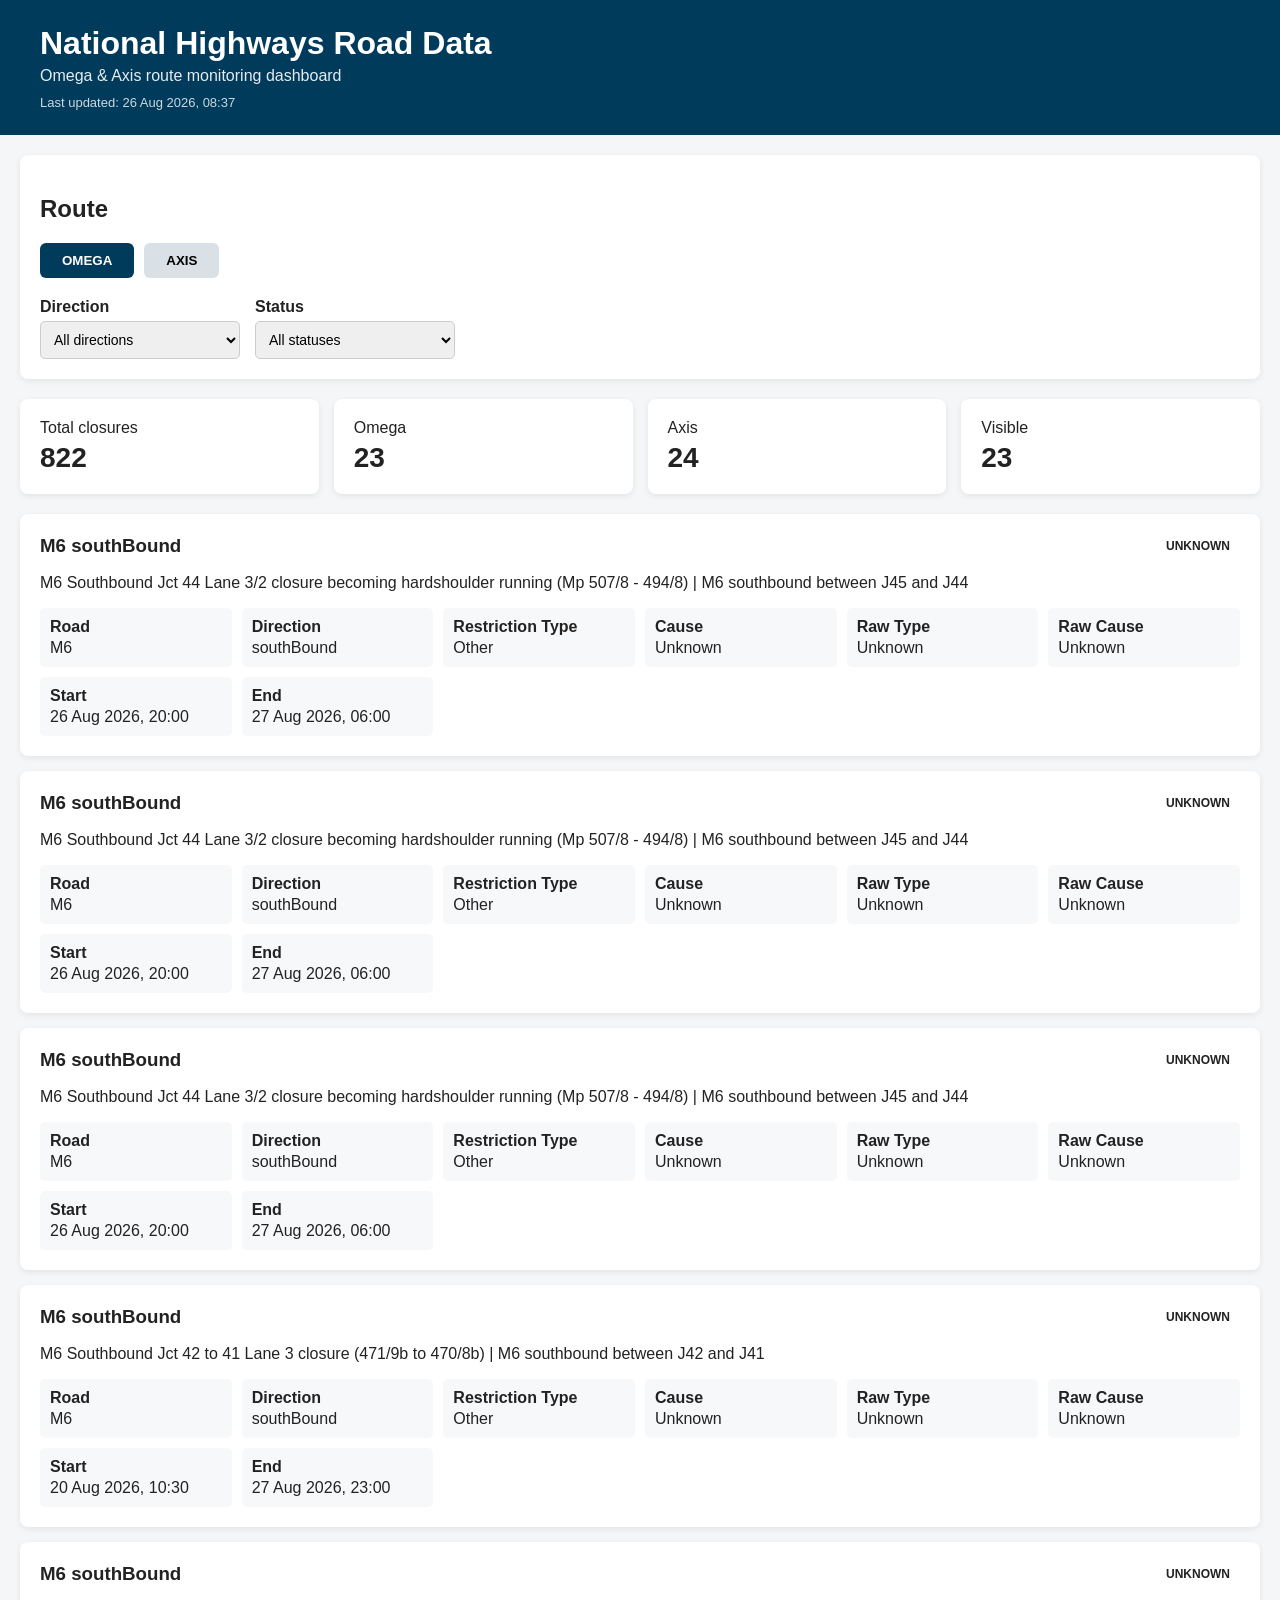
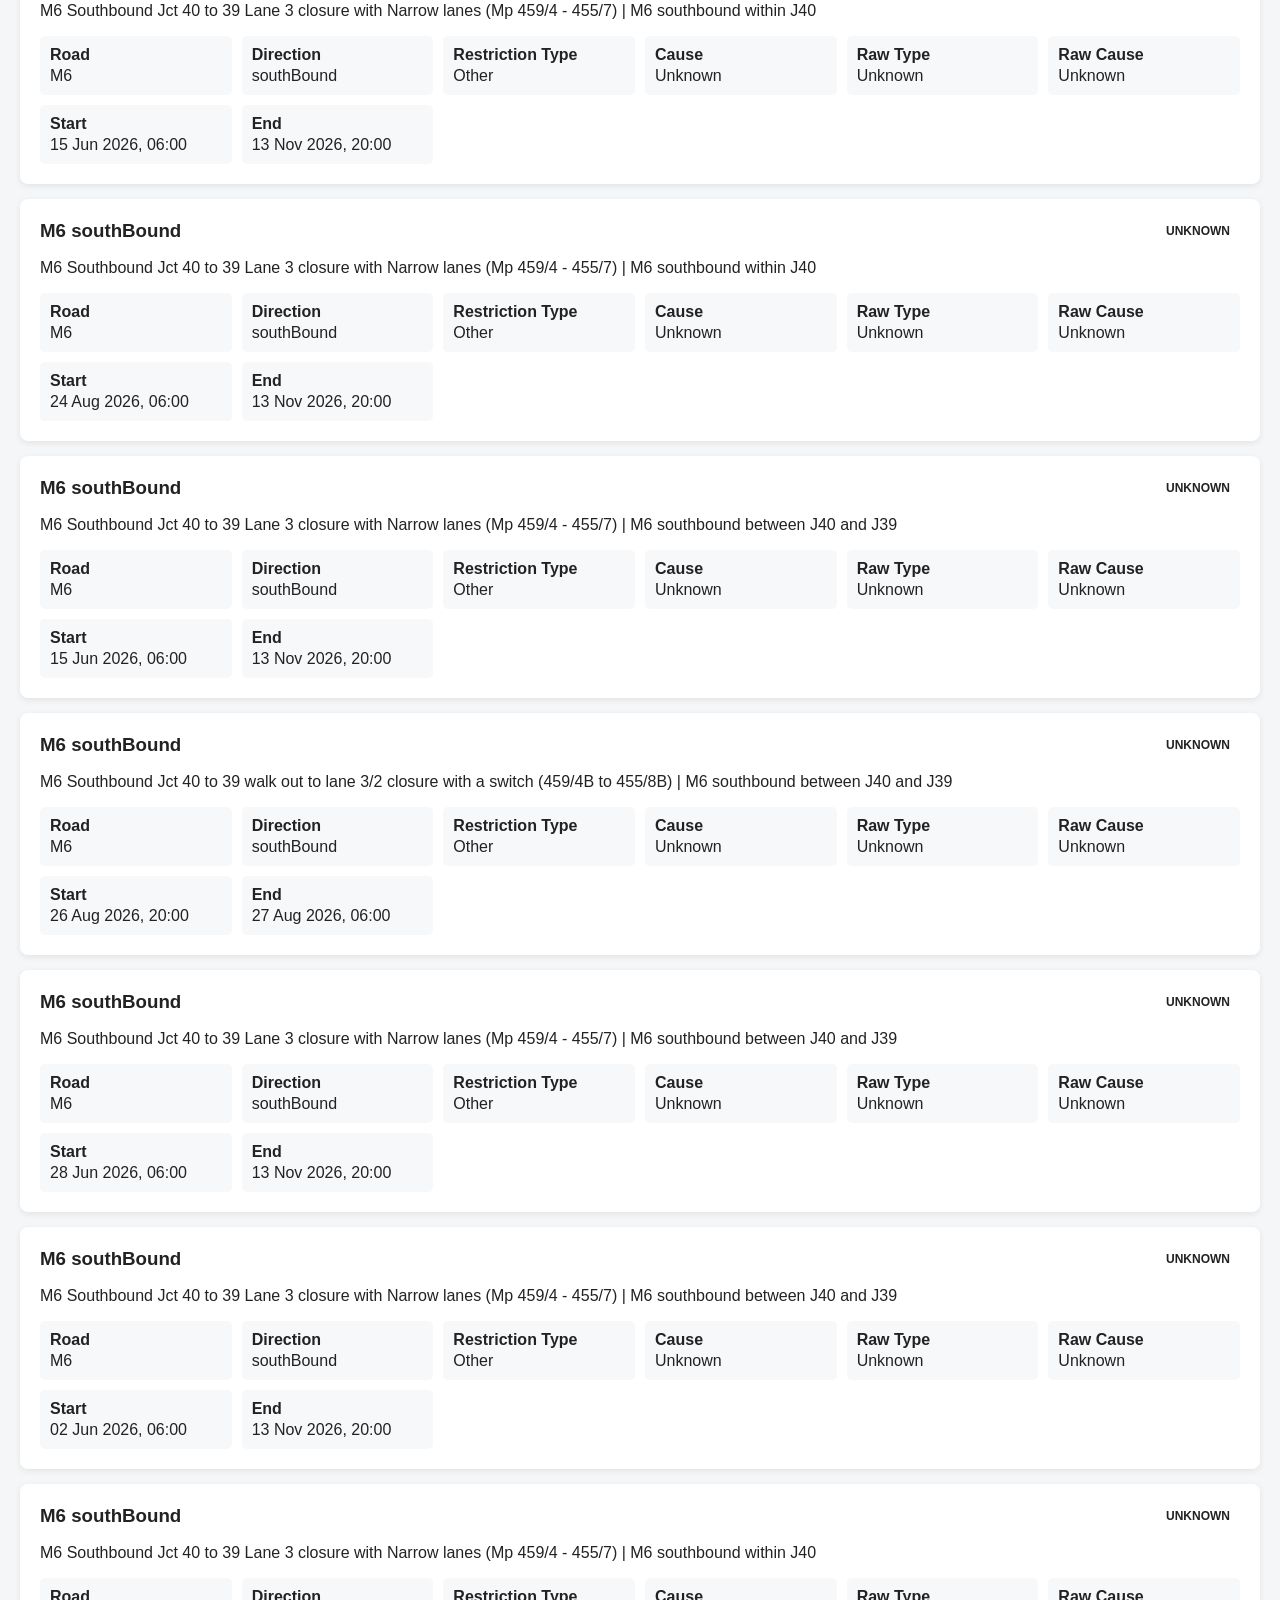
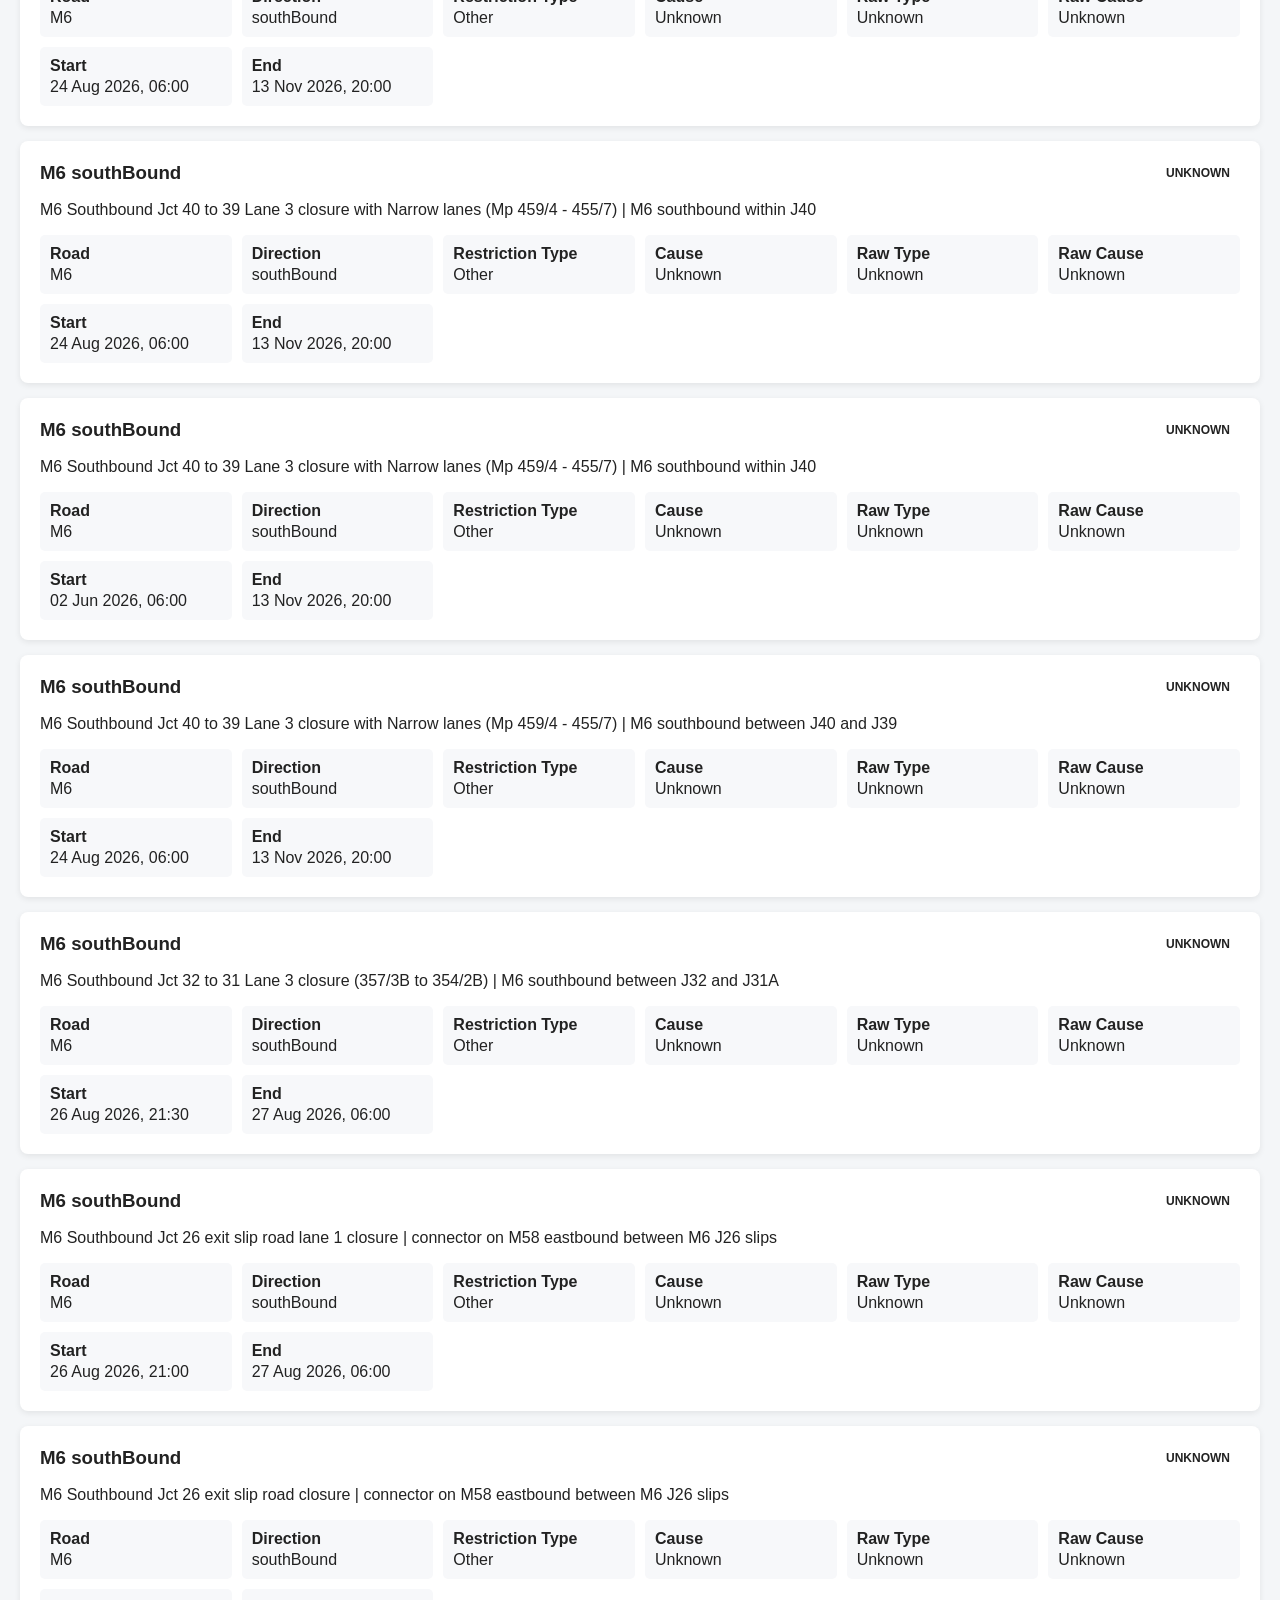
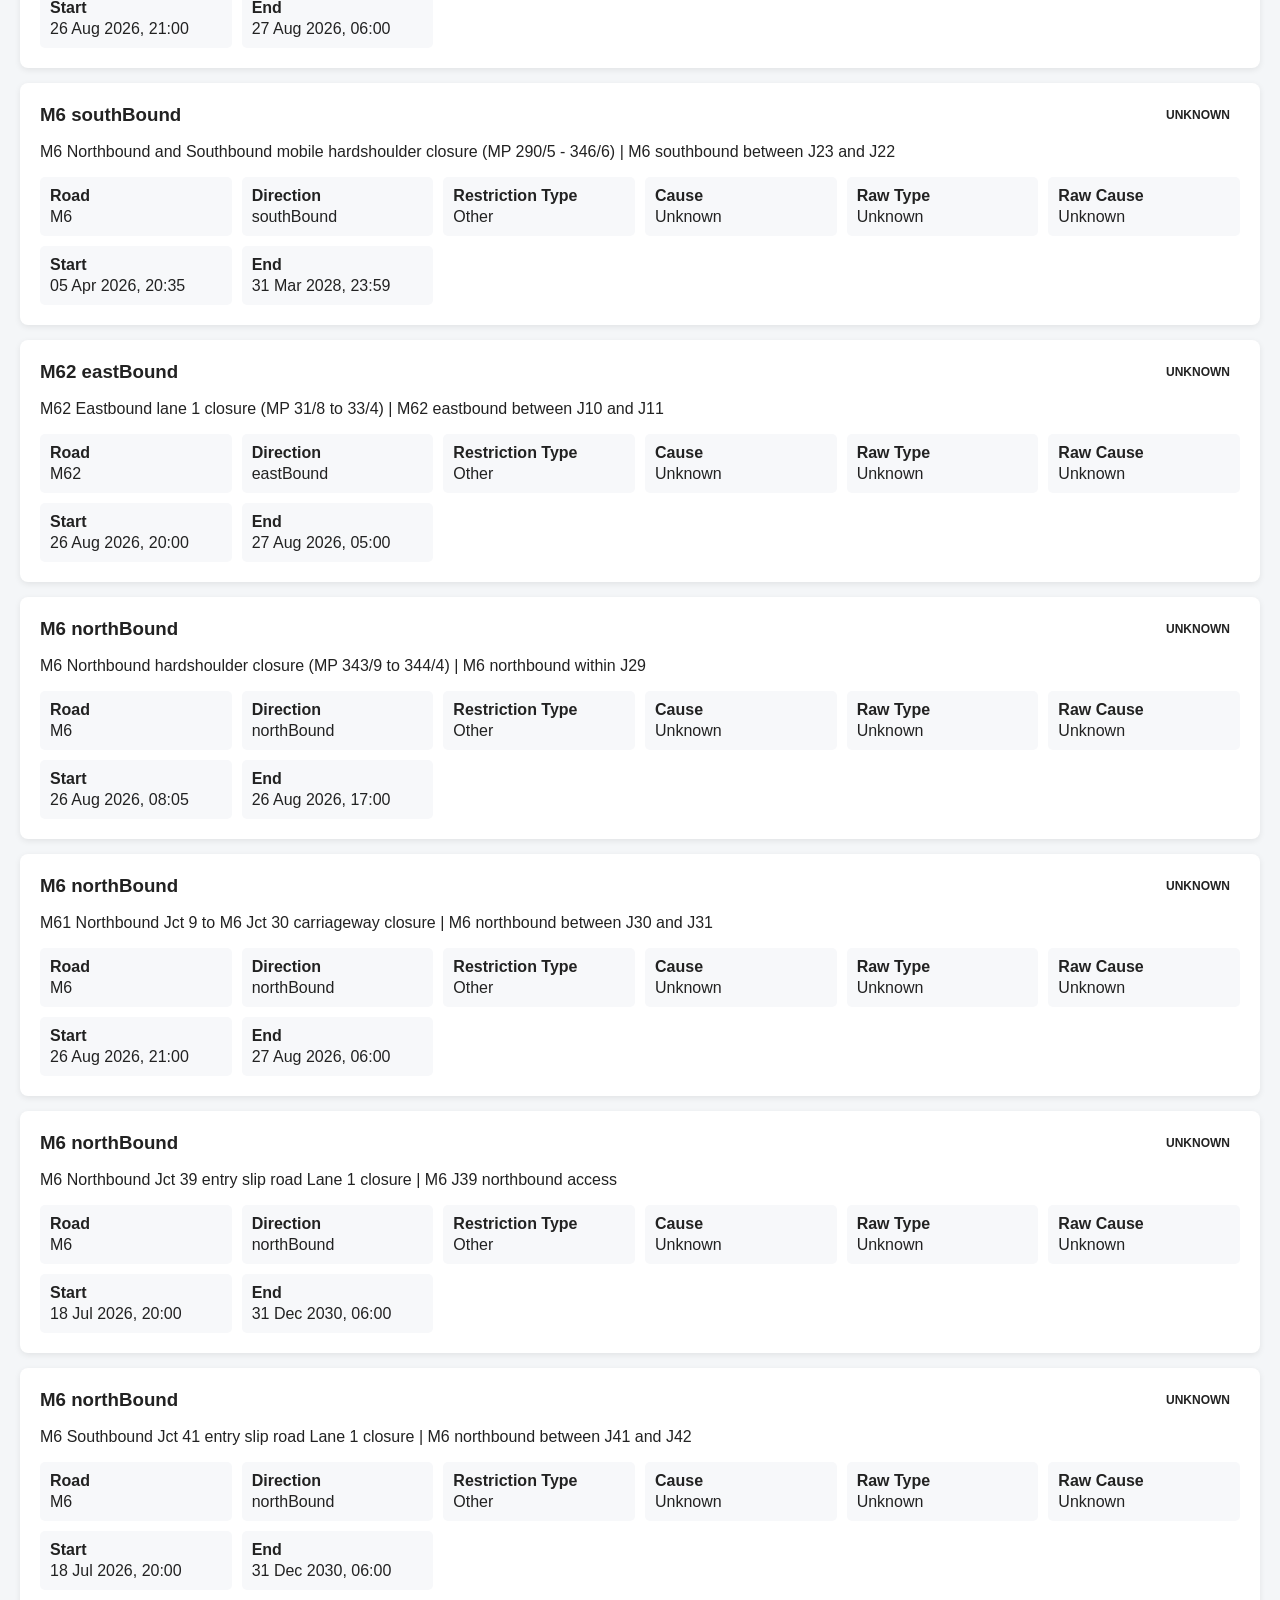
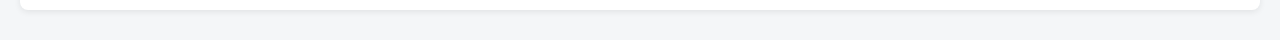
==== site/index.html @ 49525e51 "Update road closure data" ====
<!DOCTYPE html>
<html lang="en">

<head>

<meta charset="UTF-8">

<meta
    name="viewport"
    content="width=device-width, initial-scale=1.0"
>

<title>National Highways Road Data</title>

<style>

* {
    box-sizing: border-box;
}

body {
    font-family: Arial, sans-serif;
    margin: 0;
    background: #f4f6f8;
    color: #222;
}

header {
    background: #003b5c;
    color: white;
    padding: 25px 20px;
}

.container {
    max-width: 1400px;
    margin: auto;
    padding: 0 20px;
}

header h1 {
    margin: 0 0 5px;
}

header p {
    margin: 0;
    opacity: .9;
}

.updated {
    margin-top: 10px;
    font-size: 13px;
    opacity: .8;
}

.filters {
    background: white;
    padding: 20px;
    margin: 20px 0;
    border-radius: 8px;
    box-shadow: 0 2px 6px rgba(0,0,0,.08);
}

.filter-row {
    display: flex;
    flex-wrap: wrap;
    gap: 15px;
}

.filter-group {
    display: flex;
    flex-direction: column;
    min-width: 200px;
}

label {
    font-weight: bold;
    margin-bottom: 5px;
}

select {
    padding: 9px;
    border: 1px solid #ccc;
    border-radius: 5px;
    font-size: 14px;
}

.route-buttons {
    display: flex;
    gap: 10px;
    margin-bottom: 20px;
}

.route-button {
    padding: 10px 22px;
    border: 0;
    border-radius: 6px;
    background: #d9e1e6;
    cursor: pointer;
    font-weight: bold;
}

.route-button.active {
    background: #003b5c;
    color: white;
}

.summary {
    display: grid;
    grid-template-columns:
        repeat(auto-fit, minmax(180px, 1fr));
    gap: 15px;
    margin-bottom: 20px;
}

.summary-card {
    background: white;
    padding: 20px;
    border-radius: 8px;
    box-shadow: 0 2px 6px rgba(0,0,0,.08);
}

.summary-card strong {
    display: block;
    font-size: 28px;
    margin-top: 5px;
}

.closures {
    display: grid;
    gap: 15px;
    padding-bottom: 30px;
}

.closure {
    background: white;
    border-radius: 8px;
    padding: 20px;
    box-shadow: 0 2px 6px rgba(0,0,0,.08);
}

.closure-header {
    display: flex;
    justify-content: space-between;
    gap: 15px;
    align-items: center;
}

.closure-header h3 {
    margin: 0;
}

.status {
    padding: 5px 10px;
    border-radius: 20px;
    font-size: 12px;
    font-weight: bold;
    text-transform: uppercase;
}

.status-active {
    background: #ffdede;
    color: #a00000;
}

.status-planned {
    background: #fff1c7;
    color: #795900;
}

.status-suspended {
    background: #e5e5e5;
    color: #555;
}

.details {
    display: grid;
    grid-template-columns:
        repeat(auto-fit, minmax(180px, 1fr));
    gap: 10px;
    margin-top: 15px;
}

.detail {
    background: #f7f8fa;
    padding: 10px;
    border-radius: 5px;
}

.detail strong {
    display: block;
    margin-bottom: 3px;
}

.empty {
    background: white;
    padding: 30px;
    text-align: center;
    border-radius: 8px;
}

@media (max-width: 600px) {

    .container {
        padding: 0 10px;
    }

    .closure-header {
        flex-direction: column;
        align-items: flex-start;
    }

}

</style>

</head>

<body>

<header>

<div class="container">

<h1>National Highways Road Data</h1>

<p>Omega & Axis route monitoring dashboard</p>

<div class="updated">
Last updated: 26 Aug 2026, 08:37
</div>

</div>

</header>

<main class="container">

<section class="filters">

<h2>Route</h2>

<div class="route-buttons">

<button
    class="route-button active"
    data-route="Omega"
>
    OMEGA
</button>

<button
    class="route-button"
    data-route="Axis"
>
    AXIS
</button>

</div>

<div class="filter-row">

<div class="filter-group">

<label for="direction">
Direction
</label>

<select id="direction">


        <option value="">All directions</option>
        <option value="Northbound">Northbound</option>
        <option value="Southbound">Southbound</option>
    

</select>

</div>

<div class="filter-group">

<label for="status">
Status
</label>

<select id="status">

<option value="">
All statuses
</option>



</select>

</div>

</div>

</section>

<section class="summary">

<div class="summary-card">

Total closures

<strong id="total-count">
0
</strong>

</div>

<div class="summary-card">

Omega

<strong id="omega-count">
23
</strong>

</div>

<div class="summary-card">

Axis

<strong id="axis-count">
24
</strong>

</div>

<div class="summary-card">

Visible

<strong id="visible-count">
0
</strong>

</div>

</section>

<section
    class="closures"
    id="closures"
>


            <article
                class="closure"
                data-index="0"
                data-road="Unknown"
                data-direction=""
                data-status="Unknown"
                data-routes=""
                data-route-sort='{}'
            >

                <div class="closure-header">

                    <h3>Unknown</h3>

                    <span class="status status-Unknown">
                        Unknown
                    </span>

                </div>

                <p>M180 eastbound Jct 2 entry slip road closure</p>

                <div class="details">

                    <div class="detail">
                        <strong>Road</strong>
                        Unknown
                    </div>

                    <div class="detail">
                        <strong>Direction</strong>
                        Unknown
                    </div>

                    <div class="detail">
                        <strong>Restriction Type</strong>
                        Other
                    </div>

                    <div class="detail">
                        <strong>Cause</strong>
                        Unknown
                    </div>

                    <div class="detail">
                        <strong>Raw Type</strong>
                        Unknown
                    </div>

                    <div class="detail">
                        <strong>Raw Cause</strong>
                        Unknown
                    </div>

                    <div class="detail">
                        <strong>Start</strong>
                        26 Aug 2026, 20:00
                    </div>

                    <div class="detail">
                        <strong>End</strong>
                        27 Aug 2026, 06:00
                    </div>

                </div>

            </article>
            
            <article
                class="closure"
                data-index="1"
                data-road="M180"
                data-direction="eastBound"
                data-status="Unknown"
                data-routes=""
                data-route-sort='{}'
            >

                <div class="closure-header">

                    <h3>M180 eastBound</h3>

                    <span class="status status-Unknown">
                        Unknown
                    </span>

                </div>

                <p>M180 eastbound Jct 2 to Jct 3 carriageway closure | M180 eastbound within J2</p>

                <div class="details">

                    <div class="detail">
                        <strong>Road</strong>
                        M180
                    </div>

                    <div class="detail">
                        <strong>Direction</strong>
                        eastBound
                    </div>

                    <div class="detail">
                        <strong>Restriction Type</strong>
                        Other
                    </div>

                    <div class="detail">
                        <strong>Cause</strong>
                        Unknown
                    </div>

                    <div class="detail">
                        <strong>Raw Type</strong>
                        Unknown
                    </div>

                    <div class="detail">
                        <strong>Raw Cause</strong>
                        Unknown
                    </div>

                    <div class="detail">
                        <strong>Start</strong>
                        26 Aug 2026, 20:00
                    </div>

                    <div class="detail">
                        <strong>End</strong>
                        27 Aug 2026, 06:00
                    </div>

                </div>

            </article>
            
            <article
                class="closure"
                data-index="2"
                data-road="Unknown"
                data-direction=""
                data-status="Unknown"
                data-routes=""
                data-route-sort='{}'
            >

                <div class="closure-header">

                    <h3>Unknown</h3>

                    <span class="status status-Unknown">
                        Unknown
                    </span>

                </div>

                <p>M180 eastbound Jct 3 exit slip road closure</p>

                <div class="details">

                    <div class="detail">
                        <strong>Road</strong>
                        Unknown
                    </div>

                    <div class="detail">
                        <strong>Direction</strong>
                        Unknown
                    </div>

                    <div class="detail">
                        <strong>Restriction Type</strong>
                        Other
                    </div>

                    <div class="detail">
                        <strong>Cause</strong>
                        Unknown
                    </div>

                    <div class="detail">
                        <strong>Raw Type</strong>
                        Unknown
                    </div>

                    <div class="detail">
                        <strong>Raw Cause</strong>
                        Unknown
                    </div>

                    <div class="detail">
                        <strong>Start</strong>
                        26 Aug 2026, 20:00
                    </div>

                    <div class="detail">
                        <strong>End</strong>
                        27 Aug 2026, 06:00
                    </div>

                </div>

            </article>
            
            <article
                class="closure"
                data-index="3"
                data-road="M180"
                data-direction="eastBound"
                data-status="Unknown"
                data-routes=""
                data-route-sort='{}'
            >

                <div class="closure-header">

                    <h3>M180 eastBound</h3>

                    <span class="status status-Unknown">
                        Unknown
                    </span>

                </div>

                <p>M180 eastbound Jct 1 to Jct 2 lane 2 and 3 closure (10/2 11/4) | M180 eastbound between J1 and J2</p>

                <div class="details">

                    <div class="detail">
                        <strong>Road</strong>
                        M180
                    </div>

                    <div class="detail">
                        <strong>Direction</strong>
                        eastBound
                    </div>

                    <div class="detail">
                        <strong>Restriction Type</strong>
                        Other
                    </div>

                    <div class="detail">
                        <strong>Cause</strong>
                        Unknown
                    </div>

                    <div class="detail">
                        <strong>Raw Type</strong>
                        Unknown
                    </div>

                    <div class="detail">
                        <strong>Raw Cause</strong>
                        Unknown
                    </div>

                    <div class="detail">
                        <strong>Start</strong>
                        26 Aug 2026, 20:00
                    </div>

                    <div class="detail">
                        <strong>End</strong>
                        27 Aug 2026, 06:00
                    </div>

                </div>

            </article>
            
            <article
                class="closure"
                data-index="4"
                data-road="M180"
                data-direction="eastBound"
                data-status="Unknown"
                data-routes=""
                data-route-sort='{}'
            >

                <div class="closure-header">

                    <h3>M180 eastBound</h3>

                    <span class="status status-Unknown">
                        Unknown
                    </span>

                </div>

                <p>M180 eastbound Jct 2 to Jct 3 lane 1 closure (15/0 - 18/5) | M180 eastbound between J2 and J3</p>

                <div class="details">

                    <div class="detail">
                        <strong>Road</strong>
                        M180
                    </div>

                    <div class="detail">
                        <strong>Direction</strong>
                        eastBound
                    </div>

                    <div class="detail">
                        <strong>Restriction Type</strong>
                        Other
                    </div>

                    <div class="detail">
                        <strong>Cause</strong>
                        Unknown
                    </div>

                    <div class="detail">
                        <strong>Raw Type</strong>
                        Unknown
                    </div>

                    <div class="detail">
                        <strong>Raw Cause</strong>
                        Unknown
                    </div>

                    <div class="detail">
                        <strong>Start</strong>
                        26 Aug 2026, 06:00
                    </div>

                    <div class="detail">
                        <strong>End</strong>
                        26 Aug 2026, 20:00
                    </div>

                </div>

            </article>
            
            <article
                class="closure"
                data-index="5"
                data-road="Unknown"
                data-direction=""
                data-status="Unknown"
                data-routes=""
                data-route-sort='{}'
            >

                <div class="closure-header">

                    <h3>Unknown</h3>

                    <span class="status status-Unknown">
                        Unknown
                    </span>

                </div>

                <p>M180 eastbound Jct 3 exit slip road closure</p>

                <div class="details">

                    <div class="detail">
                        <strong>Road</strong>
                        Unknown
                    </div>

                    <div class="detail">
                        <strong>Direction</strong>
                        Unknown
                    </div>

                    <div class="detail">
                        <strong>Restriction Type</strong>
                        Other
                    </div>

                    <div class="detail">
                        <strong>Cause</strong>
                        Unknown
                    </div>

                    <div class="detail">
                        <strong>Raw Type</strong>
                        Unknown
                    </div>

                    <div class="detail">
                        <strong>Raw Cause</strong>
                        Unknown
                    </div>

                    <div class="detail">
                        <strong>Start</strong>
                        26 Aug 2026, 20:00
                    </div>

                    <div class="detail">
                        <strong>End</strong>
                        27 Aug 2026, 06:00
                    </div>

                </div>

            </article>
            
            <article
                class="closure"
                data-index="6"
                data-road="M180"
                data-direction="eastBound"
                data-status="Unknown"
                data-routes=""
                data-route-sort='{}'
            >

                <div class="closure-header">

                    <h3>M180 eastBound</h3>

                    <span class="status status-Unknown">
                        Unknown
                    </span>

                </div>

                <p>M180 eastbound Jct 1 to Jct 2 lane 2 and 3 closure (10/2 11/4) | M180 eastbound between J1 and J2</p>

                <div class="details">

                    <div class="detail">
                        <strong>Road</strong>
                        M180
                    </div>

                    <div class="detail">
                        <strong>Direction</strong>
                        eastBound
                    </div>

                    <div class="detail">
                        <strong>Restriction Type</strong>
                        Other
                    </div>

                    <div class="detail">
                        <strong>Cause</strong>
                        Unknown
                    </div>

                    <div class="detail">
                        <strong>Raw Type</strong>
                        Unknown
                    </div>

                    <div class="detail">
                        <strong>Raw Cause</strong>
                        Unknown
                    </div>

                    <div class="detail">
                        <strong>Start</strong>
                        26 Aug 2026, 20:00
                    </div>

                    <div class="detail">
                        <strong>End</strong>
                        27 Aug 2026, 06:00
                    </div>

                </div>

            </article>
            
            <article
                class="closure"
                data-index="7"
                data-road="M180"
                data-direction="eastBound"
                data-status="Unknown"
                data-routes=""
                data-route-sort='{}'
            >

                <div class="closure-header">

                    <h3>M180 eastBound</h3>

                    <span class="status status-Unknown">
                        Unknown
                    </span>

                </div>

                <p>M180 eastbound Jct 2 to Jct 3 lane 1 closure (15/0 - 18/5) | M180 eastbound between J2 and J3</p>

                <div class="details">

                    <div class="detail">
                        <strong>Road</strong>
                        M180
                    </div>

                    <div class="detail">
                        <strong>Direction</strong>
                        eastBound
                    </div>

                    <div class="detail">
                        <strong>Restriction Type</strong>
                        Other
                    </div>

                    <div class="detail">
                        <strong>Cause</strong>
                        Unknown
                    </div>

                    <div class="detail">
                        <strong>Raw Type</strong>
                        Unknown
                    </div>

                    <div class="detail">
                        <strong>Raw Cause</strong>
                        Unknown
                    </div>

                    <div class="detail">
                        <strong>Start</strong>
                        26 Aug 2026, 06:00
                    </div>

                    <div class="detail">
                        <strong>End</strong>
                        26 Aug 2026, 20:00
                    </div>

                </div>

            </article>
            
            <article
                class="closure"
                data-index="8"
                data-road="M180"
                data-direction="eastBound"
                data-status="Unknown"
                data-routes=""
                data-route-sort='{}'
            >

                <div class="closure-header">

                    <h3>M180 eastBound</h3>

                    <span class="status status-Unknown">
                        Unknown
                    </span>

                </div>

                <p>M180 eastbound Jct 2 to Jct 3 carriageway closure | M180 eastbound within J2</p>

                <div class="details">

                    <div class="detail">
                        <strong>Road</strong>
                        M180
                    </div>

                    <div class="detail">
                        <strong>Direction</strong>
                        eastBound
                    </div>

                    <div class="detail">
                        <strong>Restriction Type</strong>
                        Other
                    </div>

                    <div class="detail">
                        <strong>Cause</strong>
                        Unknown
                    </div>

                    <div class="detail">
                        <strong>Raw Type</strong>
                        Unknown
                    </div>

                    <div class="detail">
                        <strong>Raw Cause</strong>
                        Unknown
                    </div>

                    <div class="detail">
                        <strong>Start</strong>
                        26 Aug 2026, 20:00
                    </div>

                    <div class="detail">
                        <strong>End</strong>
                        27 Aug 2026, 06:00
                    </div>

                </div>

            </article>
            
            <article
                class="closure"
                data-index="9"
                data-road="M180"
                data-direction="eastBound"
                data-status="Unknown"
                data-routes=""
                data-route-sort='{}'
            >

                <div class="closure-header">

                    <h3>M180 eastBound</h3>

                    <span class="status status-Unknown">
                        Unknown
                    </span>

                </div>

                <p>M180 eastbound Jct 1 to Jct 2 lane 2 and 3 closure (10/2 11/4) | M180 eastbound between J1 and J2</p>

                <div class="details">

                    <div class="detail">
                        <strong>Road</strong>
                        M180
                    </div>

                    <div class="detail">
                        <strong>Direction</strong>
                        eastBound
                    </div>

                    <div class="detail">
                        <strong>Restriction Type</strong>
                        Other
                    </div>

                    <div class="detail">
                        <strong>Cause</strong>
                        Unknown
                    </div>

                    <div class="detail">
                        <strong>Raw Type</strong>
                        Unknown
                    </div>

                    <div class="detail">
                        <strong>Raw Cause</strong>
                        Unknown
                    </div>

                    <div class="detail">
                        <strong>Start</strong>
                        26 Aug 2026, 20:00
                    </div>

                    <div class="detail">
                        <strong>End</strong>
                        27 Aug 2026, 06:00
                    </div>

                </div>

            </article>
            
            <article
                class="closure"
                data-index="10"
                data-road="M180"
                data-direction="eastBound"
                data-status="Unknown"
                data-routes=""
                data-route-sort='{}'
            >

                <div class="closure-header">

                    <h3>M180 eastBound</h3>

                    <span class="status status-Unknown">
                        Unknown
                    </span>

                </div>

                <p>M180 eastbound Jct 1 to Jct 2 lane 2 and 3 closure (10/2 11/4) | M180 eastbound between J1 and J2</p>

                <div class="details">

                    <div class="detail">
                        <strong>Road</strong>
                        M180
                    </div>

                    <div class="detail">
                        <strong>Direction</strong>
                        eastBound
                    </div>

                    <div class="detail">
                        <strong>Restriction Type</strong>
                        Other
                    </div>

                    <div class="detail">
                        <strong>Cause</strong>
                        Unknown
                    </div>

                    <div class="detail">
                        <strong>Raw Type</strong>
                        Unknown
                    </div>

                    <div class="detail">
                        <strong>Raw Cause</strong>
                        Unknown
                    </div>

                    <div class="detail">
                        <strong>Start</strong>
                        26 Aug 2026, 20:00
                    </div>

                    <div class="detail">
                        <strong>End</strong>
                        27 Aug 2026, 06:00
                    </div>

                </div>

            </article>
            
            <article
                class="closure"
                data-index="11"
                data-road="M180"
                data-direction="eastBound"
                data-status="Unknown"
                data-routes=""
                data-route-sort='{}'
            >

                <div class="closure-header">

                    <h3>M180 eastBound</h3>

                    <span class="status status-Unknown">
                        Unknown
                    </span>

                </div>

                <p>M180 eastbound Jct 2 to Jct 3 lane 1 closure (15/0 - 18/5) | M180 eastbound between J2 and J3</p>

                <div class="details">

                    <div class="detail">
                        <strong>Road</strong>
                        M180
                    </div>

                    <div class="detail">
                        <strong>Direction</strong>
                        eastBound
                    </div>

                    <div class="detail">
                        <strong>Restriction Type</strong>
                        Other
                    </div>

                    <div class="detail">
                        <strong>Cause</strong>
                        Unknown
                    </div>

                    <div class="detail">
                        <strong>Raw Type</strong>
                        Unknown
                    </div>

                    <div class="detail">
                        <strong>Raw Cause</strong>
                        Unknown
                    </div>

                    <div class="detail">
                        <strong>Start</strong>
                        26 Aug 2026, 06:00
                    </div>

                    <div class="detail">
                        <strong>End</strong>
                        26 Aug 2026, 20:00
                    </div>

                </div>

            </article>
            
            <article
                class="closure"
                data-index="12"
                data-road="M180"
                data-direction="eastBound"
                data-status="Unknown"
                data-routes=""
                data-route-sort='{}'
            >

                <div class="closure-header">

                    <h3>M180 eastBound</h3>

                    <span class="status status-Unknown">
                        Unknown
                    </span>

                </div>

                <p>M180 eastbound Jct 2 to Jct 3 carriageway closure | M180 eastbound between J1 and J2</p>

                <div class="details">

                    <div class="detail">
                        <strong>Road</strong>
                        M180
                    </div>

                    <div class="detail">
                        <strong>Direction</strong>
                        eastBound
                    </div>

                    <div class="detail">
                        <strong>Restriction Type</strong>
                        Other
                    </div>

                    <div class="detail">
                        <strong>Cause</strong>
                        Unknown
                    </div>

                    <div class="detail">
                        <strong>Raw Type</strong>
                        Unknown
                    </div>

                    <div class="detail">
                        <strong>Raw Cause</strong>
                        Unknown
                    </div>

                    <div class="detail">
                        <strong>Start</strong>
                        26 Aug 2026, 20:00
                    </div>

                    <div class="detail">
                        <strong>End</strong>
                        27 Aug 2026, 06:00
                    </div>

                </div>

            </article>
            
            <article
                class="closure"
                data-index="13"
                data-road="Unknown"
                data-direction=""
                data-status="Unknown"
                data-routes=""
                data-route-sort='{}'
            >

                <div class="closure-header">

                    <h3>Unknown</h3>

                    <span class="status status-Unknown">
                        Unknown
                    </span>

                </div>

                <p>M180 eastbound Jct 2 entry slip road closure</p>

                <div class="details">

                    <div class="detail">
                        <strong>Road</strong>
                        Unknown
                    </div>

                    <div class="detail">
                        <strong>Direction</strong>
                        Unknown
                    </div>

                    <div class="detail">
                        <strong>Restriction Type</strong>
                        Other
                    </div>

                    <div class="detail">
                        <strong>Cause</strong>
                        Unknown
                    </div>

                    <div class="detail">
                        <strong>Raw Type</strong>
                        Unknown
                    </div>

                    <div class="detail">
                        <strong>Raw Cause</strong>
                        Unknown
                    </div>

                    <div class="detail">
                        <strong>Start</strong>
                        26 Aug 2026, 20:00
                    </div>

                    <div class="detail">
                        <strong>End</strong>
                        27 Aug 2026, 06:00
                    </div>

                </div>

            </article>
            
            <article
                class="closure"
                data-index="14"
                data-road="M180"
                data-direction="eastBound"
                data-status="Unknown"
                data-routes=""
                data-route-sort='{}'
            >

                <div class="closure-header">

                    <h3>M180 eastBound</h3>

                    <span class="status status-Unknown">
                        Unknown
                    </span>

                </div>

                <p>M180 eastbound Jct 2 to Jct 3 lane 1 closure (15/0 - 18/5) | M180 eastbound between J2 and J3</p>

                <div class="details">

                    <div class="detail">
                        <strong>Road</strong>
                        M180
                    </div>

                    <div class="detail">
                        <strong>Direction</strong>
                        eastBound
                    </div>

                    <div class="detail">
                        <strong>Restriction Type</strong>
                        Other
                    </div>

                    <div class="detail">
                        <strong>Cause</strong>
                        Unknown
                    </div>

                    <div class="detail">
                        <strong>Raw Type</strong>
                        Unknown
                    </div>

                    <div class="detail">
                        <strong>Raw Cause</strong>
                        Unknown
                    </div>

                    <div class="detail">
                        <strong>Start</strong>
                        26 Aug 2026, 06:00
                    </div>

                    <div class="detail">
                        <strong>End</strong>
                        26 Aug 2026, 20:00
                    </div>

                </div>

            </article>
            
            <article
                class="closure"
                data-index="15"
                data-road="M180"
                data-direction="eastBound"
                data-status="Unknown"
                data-routes=""
                data-route-sort='{}'
            >

                <div class="closure-header">

                    <h3>M180 eastBound</h3>

                    <span class="status status-Unknown">
                        Unknown
                    </span>

                </div>

                <p>M180 eastbound Jct 2 to Jct 3 lane 1 closure (15/0 - 18/5) | M180 eastbound between J2 and J3</p>

                <div class="details">

                    <div class="detail">
                        <strong>Road</strong>
                        M180
                    </div>

                    <div class="detail">
                        <strong>Direction</strong>
                        eastBound
                    </div>

                    <div class="detail">
                        <strong>Restriction Type</strong>
                        Other
                    </div>

                    <div class="detail">
                        <strong>Cause</strong>
                        Unknown
                    </div>

                    <div class="detail">
                        <strong>Raw Type</strong>
                        Unknown
                    </div>

                    <div class="detail">
                        <strong>Raw Cause</strong>
                        Unknown
                    </div>

                    <div class="detail">
                        <strong>Start</strong>
                        27 Aug 2026, 06:00
                    </div>

                    <div class="detail">
                        <strong>End</strong>
                        27 Aug 2026, 20:00
                    </div>

                </div>

            </article>
            
            <article
                class="closure"
                data-index="16"
                data-road="Unknown"
                data-direction=""
                data-status="Unknown"
                data-routes=""
                data-route-sort='{}'
            >

                <div class="closure-header">

                    <h3>Unknown</h3>

                    <span class="status status-Unknown">
                        Unknown
                    </span>

                </div>

                <p>M180 eastbound Jct 3 exit slip road closure</p>

                <div class="details">

                    <div class="detail">
                        <strong>Road</strong>
                        Unknown
                    </div>

                    <div class="detail">
                        <strong>Direction</strong>
                        Unknown
                    </div>

                    <div class="detail">
                        <strong>Restriction Type</strong>
                        Other
                    </div>

                    <div class="detail">
                        <strong>Cause</strong>
                        Unknown
                    </div>

                    <div class="detail">
                        <strong>Raw Type</strong>
                        Unknown
                    </div>

                    <div class="detail">
                        <strong>Raw Cause</strong>
                        Unknown
                    </div>

                    <div class="detail">
                        <strong>Start</strong>
                        26 Aug 2026, 20:00
                    </div>

                    <div class="detail">
                        <strong>End</strong>
                        27 Aug 2026, 06:00
                    </div>

                </div>

            </article>
            
            <article
                class="closure"
                data-index="17"
                data-road="M180"
                data-direction="eastBound"
                data-status="Unknown"
                data-routes=""
                data-route-sort='{}'
            >

                <div class="closure-header">

                    <h3>M180 eastBound</h3>

                    <span class="status status-Unknown">
                        Unknown
                    </span>

                </div>

                <p>M180 eastbound Jct 2 to Jct 3 lane 1 closure (15/0 - 18/5) | M180 eastbound between J2 and J3</p>

                <div class="details">

                    <div class="detail">
                        <strong>Road</strong>
                        M180
                    </div>

                    <div class="detail">
                        <strong>Direction</strong>
                        eastBound
                    </div>

                    <div class="detail">
                        <strong>Restriction Type</strong>
                        Other
                    </div>

                    <div class="detail">
                        <strong>Cause</strong>
                        Unknown
                    </div>

                    <div class="detail">
                        <strong>Raw Type</strong>
                        Unknown
                    </div>

                    <div class="detail">
                        <strong>Raw Cause</strong>
                        Unknown
                    </div>

                    <div class="detail">
                        <strong>Start</strong>
                        27 Aug 2026, 06:00
                    </div>

                    <div class="detail">
                        <strong>End</strong>
                        27 Aug 2026, 20:00
                    </div>

                </div>

            </article>
            
            <article
                class="closure"
                data-index="18"
                data-road="Unknown"
                data-direction=""
                data-status="Unknown"
                data-routes=""
                data-route-sort='{}'
            >

                <div class="closure-header">

                    <h3>Unknown</h3>

                    <span class="status status-Unknown">
                        Unknown
                    </span>

                </div>

                <p>M180 eastbound Jct 3 exit slip road closure</p>

                <div class="details">

                    <div class="detail">
                        <strong>Road</strong>
                        Unknown
                    </div>

                    <div class="detail">
                        <strong>Direction</strong>
                        Unknown
                    </div>

                    <div class="detail">
                        <strong>Restriction Type</strong>
                        Other
                    </div>

                    <div class="detail">
                        <strong>Cause</strong>
                        Unknown
                    </div>

                    <div class="detail">
                        <strong>Raw Type</strong>
                        Unknown
                    </div>

                    <div class="detail">
                        <strong>Raw Cause</strong>
                        Unknown
                    </div>

                    <div class="detail">
                        <strong>Start</strong>
                        26 Aug 2026, 20:00
                    </div>

                    <div class="detail">
                        <strong>End</strong>
                        27 Aug 2026, 06:00
                    </div>

                </div>

            </article>
            
            <article
                class="closure"
                data-index="19"
                data-road="M180"
                data-direction="eastBound"
                data-status="Unknown"
                data-routes=""
                data-route-sort='{}'
            >

                <div class="closure-header">

                    <h3>M180 eastBound</h3>

                    <span class="status status-Unknown">
                        Unknown
                    </span>

                </div>

                <p>M180 eastbound Jct 1 to Jct 2 lane 2 and 3 closure (10/2 11/4) | M180 eastbound between J1 and J2</p>

                <div class="details">

                    <div class="detail">
                        <strong>Road</strong>
                        M180
                    </div>

                    <div class="detail">
                        <strong>Direction</strong>
                        eastBound
                    </div>

                    <div class="detail">
                        <strong>Restriction Type</strong>
                        Other
                    </div>

                    <div class="detail">
                        <strong>Cause</strong>
                        Unknown
                    </div>

                    <div class="detail">
                        <strong>Raw Type</strong>
                        Unknown
                    </div>

                    <div class="detail">
                        <strong>Raw Cause</strong>
                        Unknown
                    </div>

                    <div class="detail">
                        <strong>Start</strong>
                        26 Aug 2026, 20:00
                    </div>

                    <div class="detail">
                        <strong>End</strong>
                        27 Aug 2026, 06:00
                    </div>

                </div>

            </article>
            
            <article
                class="closure"
                data-index="20"
                data-road="M180"
                data-direction="eastBound"
                data-status="Unknown"
                data-routes=""
                data-route-sort='{}'
            >

                <div class="closure-header">

                    <h3>M180 eastBound</h3>

                    <span class="status status-Unknown">
                        Unknown
                    </span>

                </div>

                <p>M180 eastbound Jct 2 to Jct 3 lane 1 closure (15/0 - 18/5) | M180 eastbound between J2 and J3</p>

                <div class="details">

                    <div class="detail">
                        <strong>Road</strong>
                        M180
                    </div>

                    <div class="detail">
                        <strong>Direction</strong>
                        eastBound
                    </div>

                    <div class="detail">
                        <strong>Restriction Type</strong>
                        Other
                    </div>

                    <div class="detail">
                        <strong>Cause</strong>
                        Unknown
                    </div>

                    <div class="detail">
                        <strong>Raw Type</strong>
                        Unknown
                    </div>

                    <div class="detail">
                        <strong>Raw Cause</strong>
                        Unknown
                    </div>

                    <div class="detail">
                        <strong>Start</strong>
                        27 Aug 2026, 06:00
                    </div>

                    <div class="detail">
                        <strong>End</strong>
                        27 Aug 2026, 20:00
                    </div>

                </div>

            </article>
            
            <article
                class="closure"
                data-index="21"
                data-road="M4"
                data-direction="eastBound"
                data-status="Unknown"
                data-routes=""
                data-route-sort='{}'
            >

                <div class="closure-header">

                    <h3>M4 eastBound</h3>

                    <span class="status status-Unknown">
                        Unknown
                    </span>

                </div>

                <p>M4 eastbound lane 1 and 2 closure (47/0 to 44/6) and lane closure on Jct 8/9 exit/entry slip | M4 eastbound between J8 and J7</p>

                <div class="details">

                    <div class="detail">
                        <strong>Road</strong>
                        M4
                    </div>

                    <div class="detail">
                        <strong>Direction</strong>
                        eastBound
                    </div>

                    <div class="detail">
                        <strong>Restriction Type</strong>
                        Other
                    </div>

                    <div class="detail">
                        <strong>Cause</strong>
                        Unknown
                    </div>

                    <div class="detail">
                        <strong>Raw Type</strong>
                        Unknown
                    </div>

                    <div class="detail">
                        <strong>Raw Cause</strong>
                        Unknown
                    </div>

                    <div class="detail">
                        <strong>Start</strong>
                        26 Aug 2026, 20:00
                    </div>

                    <div class="detail">
                        <strong>End</strong>
                        27 Aug 2026, 06:00
                    </div>

                </div>

            </article>
            
            <article
                class="closure"
                data-index="22"
                data-road="A404(M)"
                data-direction="southBound"
                data-status="Unknown"
                data-routes=""
                data-route-sort='{}'
            >

                <div class="closure-header">

                    <h3>A404(M) southBound</h3>

                    <span class="status status-Unknown">
                        Unknown
                    </span>

                </div>

                <p>A404M southbound lane 1 closure from 47/0 to M4 RBT then to A308M northbound 46/0 | A404(M) southbound within J9A</p>

                <div class="details">

                    <div class="detail">
                        <strong>Road</strong>
                        A404(M)
                    </div>

                    <div class="detail">
                        <strong>Direction</strong>
                        southBound
                    </div>

                    <div class="detail">
                        <strong>Restriction Type</strong>
                        Other
                    </div>

                    <div class="detail">
                        <strong>Cause</strong>
                        Unknown
                    </div>

                    <div class="detail">
                        <strong>Raw Type</strong>
                        Unknown
                    </div>

                    <div class="detail">
                        <strong>Raw Cause</strong>
                        Unknown
                    </div>

                    <div class="detail">
                        <strong>Start</strong>
                        26 Aug 2026, 20:00
                    </div>

                    <div class="detail">
                        <strong>End</strong>
                        27 Aug 2026, 06:00
                    </div>

                </div>

            </article>
            
            <article
                class="closure"
                data-index="23"
                data-road="A404(M)"
                data-direction="southBound"
                data-status="Unknown"
                data-routes=""
                data-route-sort='{}'
            >

                <div class="closure-header">

                    <h3>A404(M) southBound</h3>

                    <span class="status status-Unknown">
                        Unknown
                    </span>

                </div>

                <p>A404M southbound lane 2 closure (46/8 to M4 RBT) | A404(M) southbound between J9A and J9</p>

                <div class="details">

                    <div class="detail">
                        <strong>Road</strong>
                        A404(M)
                    </div>

                    <div class="detail">
                        <strong>Direction</strong>
                        southBound
                    </div>

                    <div class="detail">
                        <strong>Restriction Type</strong>
                        Other
                    </div>

                    <div class="detail">
                        <strong>Cause</strong>
                        Unknown
                    </div>

                    <div class="detail">
                        <strong>Raw Type</strong>
                        Unknown
                    </div>

                    <div class="detail">
                        <strong>Raw Cause</strong>
                        Unknown
                    </div>

                    <div class="detail">
                        <strong>Start</strong>
                        26 Aug 2026, 20:00
                    </div>

                    <div class="detail">
                        <strong>End</strong>
                        27 Aug 2026, 06:00
                    </div>

                </div>

            </article>
            
            <article
                class="closure"
                data-index="24"
                data-road="Unknown"
                data-direction=""
                data-status="Unknown"
                data-routes=""
                data-route-sort='{}'
            >

                <div class="closure-header">

                    <h3>Unknown</h3>

                    <span class="status status-Unknown">
                        Unknown
                    </span>

                </div>

                <p>A308M northbound lane 2 closure (M4 RBT to 46/0)</p>

                <div class="details">

                    <div class="detail">
                        <strong>Road</strong>
                        Unknown
                    </div>

                    <div class="detail">
                        <strong>Direction</strong>
                        Unknown
                    </div>

                    <div class="detail">
                        <strong>Restriction Type</strong>
                        Other
                    </div>

                    <div class="detail">
                        <strong>Cause</strong>
                        Unknown
                    </div>

                    <div class="detail">
                        <strong>Raw Type</strong>
                        Unknown
                    </div>

                    <div class="detail">
                        <strong>Raw Cause</strong>
                        Unknown
                    </div>

                    <div class="detail">
                        <strong>Start</strong>
                        26 Aug 2026, 20:00
                    </div>

                    <div class="detail">
                        <strong>End</strong>
                        27 Aug 2026, 06:00
                    </div>

                </div>

            </article>
            
            <article
                class="closure"
                data-index="25"
                data-road="A27"
                data-direction="eastBound"
                data-status="Unknown"
                data-routes=""
                data-route-sort='{}'
            >

                <div class="closure-header">

                    <h3>A27 eastBound</h3>

                    <span class="status status-Unknown">
                        Unknown
                    </span>

                </div>

                <p>A27 eastbound Langstone carriageway closure between the exit and entry slip roads | A27 eastbound within the A3023 junction</p>

                <div class="details">

                    <div class="detail">
                        <strong>Road</strong>
                        A27
                    </div>

                    <div class="detail">
                        <strong>Direction</strong>
                        eastBound
                    </div>

                    <div class="detail">
                        <strong>Restriction Type</strong>
                        Other
                    </div>

                    <div class="detail">
                        <strong>Cause</strong>
                        Unknown
                    </div>

                    <div class="detail">
                        <strong>Raw Type</strong>
                        Unknown
                    </div>

                    <div class="detail">
                        <strong>Raw Cause</strong>
                        Unknown
                    </div>

                    <div class="detail">
                        <strong>Start</strong>
                        26 Aug 2026, 21:00
                    </div>

                    <div class="detail">
                        <strong>End</strong>
                        27 Aug 2026, 06:00
                    </div>

                </div>

            </article>
            
            <article
                class="closure"
                data-index="26"
                data-road="A27"
                data-direction="eastBound"
                data-status="Unknown"
                data-routes=""
                data-route-sort='{}'
            >

                <div class="closure-header">

                    <h3>A27 eastBound</h3>

                    <span class="status status-Unknown">
                        Unknown
                    </span>

                </div>

                <p>A27 eastbound Langstone carriageway closure between the exit and entry slip roads | A27 eastbound between A3(M) and A3023</p>

                <div class="details">

                    <div class="detail">
                        <strong>Road</strong>
                        A27
                    </div>

                    <div class="detail">
                        <strong>Direction</strong>
                        eastBound
                    </div>

                    <div class="detail">
                        <strong>Restriction Type</strong>
                        Other
                    </div>

                    <div class="detail">
                        <strong>Cause</strong>
                        Unknown
                    </div>

                    <div class="detail">
                        <strong>Raw Type</strong>
                        Unknown
                    </div>

                    <div class="detail">
                        <strong>Raw Cause</strong>
                        Unknown
                    </div>

                    <div class="detail">
                        <strong>Start</strong>
                        26 Aug 2026, 21:00
                    </div>

                    <div class="detail">
                        <strong>End</strong>
                        27 Aug 2026, 06:00
                    </div>

                </div>

            </article>
            
            <article
                class="closure"
                data-index="27"
                data-road="A27"
                data-direction="eastBound"
                data-status="Unknown"
                data-routes=""
                data-route-sort='{}'
            >

                <div class="closure-header">

                    <h3>A27 eastBound</h3>

                    <span class="status status-Unknown">
                        Unknown
                    </span>

                </div>

                <p>A27 eastbound Bedhampton to Warblington carriageway closure | A27 eastbound access from A3(M)</p>

                <div class="details">

                    <div class="detail">
                        <strong>Road</strong>
                        A27
                    </div>

                    <div class="detail">
                        <strong>Direction</strong>
                        eastBound
                    </div>

                    <div class="detail">
                        <strong>Restriction Type</strong>
                        Other
                    </div>

                    <div class="detail">
                        <strong>Cause</strong>
                        Unknown
                    </div>

                    <div class="detail">
                        <strong>Raw Type</strong>
                        Unknown
                    </div>

                    <div class="detail">
                        <strong>Raw Cause</strong>
                        Unknown
                    </div>

                    <div class="detail">
                        <strong>Start</strong>
                        26 Aug 2026, 21:00
                    </div>

                    <div class="detail">
                        <strong>End</strong>
                        27 Aug 2026, 06:00
                    </div>

                </div>

            </article>
            
            <article
                class="closure"
                data-index="28"
                data-road="A27"
                data-direction="eastBound"
                data-status="Unknown"
                data-routes=""
                data-route-sort='{}'
            >

                <div class="closure-header">

                    <h3>A27 eastBound</h3>

                    <span class="status status-Unknown">
                        Unknown
                    </span>

                </div>

                <p>A27 eastbound Langstone carriageway closure between the exit and entry slip roads | A27 eastbound between A3023 and A259 near Emsworth</p>

                <div class="details">

                    <div class="detail">
                        <strong>Road</strong>
                        A27
                    </div>

                    <div class="detail">
                        <strong>Direction</strong>
                        eastBound
                    </div>

                    <div class="detail">
                        <strong>Restriction Type</strong>
                        Other
                    </div>

                    <div class="detail">
                        <strong>Cause</strong>
                        Unknown
                    </div>

                    <div class="detail">
                        <strong>Raw Type</strong>
                        Unknown
                    </div>

                    <div class="detail">
                        <strong>Raw Cause</strong>
                        Unknown
                    </div>

                    <div class="detail">
                        <strong>Start</strong>
                        26 Aug 2026, 21:00
                    </div>

                    <div class="detail">
                        <strong>End</strong>
                        27 Aug 2026, 06:00
                    </div>

                </div>

            </article>
            
            <article
                class="closure"
                data-index="29"
                data-road="M62"
                data-direction="eastBound"
                data-status="Unknown"
                data-routes=""
                data-route-sort='{}'
            >

                <div class="closure-header">

                    <h3>M62 eastBound</h3>

                    <span class="status status-Unknown">
                        Unknown
                    </span>

                </div>

                <p>M62 eastbound Jct 35 to M18 southbound Jct 7 carriageway closure | link road from M62 J35 eastbound to M18 J7 southbound</p>

                <div class="details">

                    <div class="detail">
                        <strong>Road</strong>
                        M62
                    </div>

                    <div class="detail">
                        <strong>Direction</strong>
                        eastBound
                    </div>

                    <div class="detail">
                        <strong>Restriction Type</strong>
                        Other
                    </div>

                    <div class="detail">
                        <strong>Cause</strong>
                        Unknown
                    </div>

                    <div class="detail">
                        <strong>Raw Type</strong>
                        Unknown
                    </div>

                    <div class="detail">
                        <strong>Raw Cause</strong>
                        Unknown
                    </div>

                    <div class="detail">
                        <strong>Start</strong>
                        26 Aug 2026, 20:00
                    </div>

                    <div class="detail">
                        <strong>End</strong>
                        27 Aug 2026, 06:00
                    </div>

                </div>

            </article>
            
            <article
                class="closure"
                data-index="30"
                data-road="Unknown"
                data-direction=""
                data-status="Unknown"
                data-routes=""
                data-route-sort='{}'
            >

                <div class="closure-header">

                    <h3>Unknown</h3>

                    <span class="status status-Unknown">
                        Unknown
                    </span>

                </div>

                <p>M18 southbound Jct 6 exit slip road closure</p>

                <div class="details">

                    <div class="detail">
                        <strong>Road</strong>
                        Unknown
                    </div>

                    <div class="detail">
                        <strong>Direction</strong>
                        Unknown
                    </div>

                    <div class="detail">
                        <strong>Restriction Type</strong>
                        Other
                    </div>

                    <div class="detail">
                        <strong>Cause</strong>
                        Unknown
                    </div>

                    <div class="detail">
                        <strong>Raw Type</strong>
                        Unknown
                    </div>

                    <div class="detail">
                        <strong>Raw Cause</strong>
                        Unknown
                    </div>

                    <div class="detail">
                        <strong>Start</strong>
                        26 Aug 2026, 20:00
                    </div>

                    <div class="detail">
                        <strong>End</strong>
                        27 Aug 2026, 06:00
                    </div>

                </div>

            </article>
            
            <article
                class="closure"
                data-index="31"
                data-road="M62"
                data-direction="eastBound"
                data-status="Unknown"
                data-routes=""
                data-route-sort='{}'
            >

                <div class="closure-header">

                    <h3>M62 eastBound</h3>

                    <span class="status status-Unknown">
                        Unknown
                    </span>

                </div>

                <p>M62 eastbound Jct 34 to Jct 35 Lane 1 closure (152/7 153/9) | M62 eastbound between J34 and J35</p>

                <div class="details">

                    <div class="detail">
                        <strong>Road</strong>
                        M62
                    </div>

                    <div class="detail">
                        <strong>Direction</strong>
                        eastBound
                    </div>

                    <div class="detail">
                        <strong>Restriction Type</strong>
                        Other
                    </div>

                    <div class="detail">
                        <strong>Cause</strong>
                        Unknown
                    </div>

                    <div class="detail">
                        <strong>Raw Type</strong>
                        Unknown
                    </div>

                    <div class="detail">
                        <strong>Raw Cause</strong>
                        Unknown
                    </div>

                    <div class="detail">
                        <strong>Start</strong>
                        26 Aug 2026, 20:00
                    </div>

                    <div class="detail">
                        <strong>End</strong>
                        27 Aug 2026, 06:00
                    </div>

                </div>

            </article>
            
            <article
                class="closure"
                data-index="32"
                data-road="M62"
                data-direction="eastBound"
                data-status="Unknown"
                data-routes=""
                data-route-sort='{}'
            >

                <div class="closure-header">

                    <h3>M62 eastBound</h3>

                    <span class="status status-Unknown">
                        Unknown
                    </span>

                </div>

                <p>M62 eastbound Jct 34 to Jct 35 Lane 1 closure (152/7 153/9) | M62 eastbound within J35</p>

                <div class="details">

                    <div class="detail">
                        <strong>Road</strong>
                        M62
                    </div>

                    <div class="detail">
                        <strong>Direction</strong>
                        eastBound
                    </div>

                    <div class="detail">
                        <strong>Restriction Type</strong>
                        Other
                    </div>

                    <div class="detail">
                        <strong>Cause</strong>
                        Unknown
                    </div>

                    <div class="detail">
                        <strong>Raw Type</strong>
                        Unknown
                    </div>

                    <div class="detail">
                        <strong>Raw Cause</strong>
                        Unknown
                    </div>

                    <div class="detail">
                        <strong>Start</strong>
                        26 Aug 2026, 20:00
                    </div>

                    <div class="detail">
                        <strong>End</strong>
                        27 Aug 2026, 06:00
                    </div>

                </div>

            </article>
            
            <article
                class="closure"
                data-index="33"
                data-road="Unknown"
                data-direction=""
                data-status="Unknown"
                data-routes=""
                data-route-sort='{}'
            >

                <div class="closure-header">

                    <h3>Unknown</h3>

                    <span class="status status-Unknown">
                        Unknown
                    </span>

                </div>

                <p>M18 southbound Jct 6 exit slip road closure</p>

                <div class="details">

                    <div class="detail">
                        <strong>Road</strong>
                        Unknown
                    </div>

                    <div class="detail">
                        <strong>Direction</strong>
                        Unknown
                    </div>

                    <div class="detail">
                        <strong>Restriction Type</strong>
                        Other
                    </div>

                    <div class="detail">
                        <strong>Cause</strong>
                        Unknown
                    </div>

                    <div class="detail">
                        <strong>Raw Type</strong>
                        Unknown
                    </div>

                    <div class="detail">
                        <strong>Raw Cause</strong>
                        Unknown
                    </div>

                    <div class="detail">
                        <strong>Start</strong>
                        26 Aug 2026, 20:00
                    </div>

                    <div class="detail">
                        <strong>End</strong>
                        27 Aug 2026, 06:00
                    </div>

                </div>

            </article>
            
            <article
                class="closure"
                data-index="34"
                data-road="M62"
                data-direction="eastBound"
                data-status="Unknown"
                data-routes=""
                data-route-sort='{}'
            >

                <div class="closure-header">

                    <h3>M62 eastBound</h3>

                    <span class="status status-Unknown">
                        Unknown
                    </span>

                </div>

                <p>M62 eastbound Jct 35 to M18 southbound Jct 7 carriageway closure | link road from M62 J35 eastbound to M18 J7 southbound</p>

                <div class="details">

                    <div class="detail">
                        <strong>Road</strong>
                        M62
                    </div>

                    <div class="detail">
                        <strong>Direction</strong>
                        eastBound
                    </div>

                    <div class="detail">
                        <strong>Restriction Type</strong>
                        Other
                    </div>

                    <div class="detail">
                        <strong>Cause</strong>
                        Unknown
                    </div>

                    <div class="detail">
                        <strong>Raw Type</strong>
                        Unknown
                    </div>

                    <div class="detail">
                        <strong>Raw Cause</strong>
                        Unknown
                    </div>

                    <div class="detail">
                        <strong>Start</strong>
                        26 Aug 2026, 20:00
                    </div>

                    <div class="detail">
                        <strong>End</strong>
                        27 Aug 2026, 06:00
                    </div>

                </div>

            </article>
            
            <article
                class="closure"
                data-index="35"
                data-road="M62"
                data-direction="eastBound"
                data-status="Unknown"
                data-routes=""
                data-route-sort='{}'
            >

                <div class="closure-header">

                    <h3>M62 eastBound</h3>

                    <span class="status status-Unknown">
                        Unknown
                    </span>

                </div>

                <p>M62 eastbound Jct 34 to Jct 35 Lane 1 closure (152/7 153/9) | M62 eastbound within J35</p>

                <div class="details">

                    <div class="detail">
                        <strong>Road</strong>
                        M62
                    </div>

                    <div class="detail">
                        <strong>Direction</strong>
                        eastBound
                    </div>

                    <div class="detail">
                        <strong>Restriction Type</strong>
                        Other
                    </div>

                    <div class="detail">
                        <strong>Cause</strong>
                        Unknown
                    </div>

                    <div class="detail">
                        <strong>Raw Type</strong>
                        Unknown
                    </div>

                    <div class="detail">
                        <strong>Raw Cause</strong>
                        Unknown
                    </div>

                    <div class="detail">
                        <strong>Start</strong>
                        26 Aug 2026, 20:00
                    </div>

                    <div class="detail">
                        <strong>End</strong>
                        27 Aug 2026, 06:00
                    </div>

                </div>

            </article>
            
            <article
                class="closure"
                data-index="36"
                data-road="Unknown"
                data-direction=""
                data-status="Unknown"
                data-routes=""
                data-route-sort='{}'
            >

                <div class="closure-header">

                    <h3>Unknown</h3>

                    <span class="status status-Unknown">
                        Unknown
                    </span>

                </div>

                <p>M18 southbound Jct 6 exit slip road closure</p>

                <div class="details">

                    <div class="detail">
                        <strong>Road</strong>
                        Unknown
                    </div>

                    <div class="detail">
                        <strong>Direction</strong>
                        Unknown
                    </div>

                    <div class="detail">
                        <strong>Restriction Type</strong>
                        Other
                    </div>

                    <div class="detail">
                        <strong>Cause</strong>
                        Unknown
                    </div>

                    <div class="detail">
                        <strong>Raw Type</strong>
                        Unknown
                    </div>

                    <div class="detail">
                        <strong>Raw Cause</strong>
                        Unknown
                    </div>

                    <div class="detail">
                        <strong>Start</strong>
                        26 Aug 2026, 20:00
                    </div>

                    <div class="detail">
                        <strong>End</strong>
                        27 Aug 2026, 06:00
                    </div>

                </div>

            </article>
            
            <article
                class="closure"
                data-index="37"
                data-road="M62"
                data-direction="eastBound"
                data-status="Unknown"
                data-routes=""
                data-route-sort='{}'
            >

                <div class="closure-header">

                    <h3>M62 eastBound</h3>

                    <span class="status status-Unknown">
                        Unknown
                    </span>

                </div>

                <p>M62 eastbound Jct 22 to Jct 24 carriageway closure | M62 eastbound within J24</p>

                <div class="details">

                    <div class="detail">
                        <strong>Road</strong>
                        M62
                    </div>

                    <div class="detail">
                        <strong>Direction</strong>
                        eastBound
                    </div>

                    <div class="detail">
                        <strong>Restriction Type</strong>
                        Other
                    </div>

                    <div class="detail">
                        <strong>Cause</strong>
                        Unknown
                    </div>

                    <div class="detail">
                        <strong>Raw Type</strong>
                        Unknown
                    </div>

                    <div class="detail">
                        <strong>Raw Cause</strong>
                        Unknown
                    </div>

                    <div class="detail">
                        <strong>Start</strong>
                        26 Aug 2026, 20:00
                    </div>

                    <div class="detail">
                        <strong>End</strong>
                        27 Aug 2026, 06:00
                    </div>

                </div>

            </article>
            
            <article
                class="closure"
                data-index="38"
                data-road="M62"
                data-direction="eastBound"
                data-status="Unknown"
                data-routes=""
                data-route-sort='{}'
            >

                <div class="closure-header">

                    <h3>M62 eastBound</h3>

                    <span class="status status-Unknown">
                        Unknown
                    </span>

                </div>

                <p>M62 eastbound Jct 23 exit slip road closure | M62 J23 eastbound exit</p>

                <div class="details">

                    <div class="detail">
                        <strong>Road</strong>
                        M62
                    </div>

                    <div class="detail">
                        <strong>Direction</strong>
                        eastBound
                    </div>

                    <div class="detail">
                        <strong>Restriction Type</strong>
                        Other
                    </div>

                    <div class="detail">
                        <strong>Cause</strong>
                        Unknown
                    </div>

                    <div class="detail">
                        <strong>Raw Type</strong>
                        Unknown
                    </div>

                    <div class="detail">
                        <strong>Raw Cause</strong>
                        Unknown
                    </div>

                    <div class="detail">
                        <strong>Start</strong>
                        26 Aug 2026, 20:00
                    </div>

                    <div class="detail">
                        <strong>End</strong>
                        27 Aug 2026, 06:00
                    </div>

                </div>

            </article>
            
            <article
                class="closure"
                data-index="39"
                data-road="Unknown"
                data-direction=""
                data-status="Unknown"
                data-routes=""
                data-route-sort='{}'
            >

                <div class="closure-header">

                    <h3>Unknown</h3>

                    <span class="status status-Unknown">
                        Unknown
                    </span>

                </div>

                <p>M62 westbound Jct 22 exit slip road closure</p>

                <div class="details">

                    <div class="detail">
                        <strong>Road</strong>
                        Unknown
                    </div>

                    <div class="detail">
                        <strong>Direction</strong>
                        Unknown
                    </div>

                    <div class="detail">
                        <strong>Restriction Type</strong>
                        Other
                    </div>

                    <div class="detail">
                        <strong>Cause</strong>
                        Unknown
                    </div>

                    <div class="detail">
                        <strong>Raw Type</strong>
                        Unknown
                    </div>

                    <div class="detail">
                        <strong>Raw Cause</strong>
                        Unknown
                    </div>

                    <div class="detail">
                        <strong>Start</strong>
                        26 Aug 2026, 20:00
                    </div>

                    <div class="detail">
                        <strong>End</strong>
                        27 Aug 2026, 06:00
                    </div>

                </div>

            </article>
            
            <article
                class="closure"
                data-index="40"
                data-road="M62"
                data-direction="eastBound"
                data-status="Unknown"
                data-routes=""
                data-route-sort='{}'
            >

                <div class="closure-header">

                    <h3>M62 eastBound</h3>

                    <span class="status status-Unknown">
                        Unknown
                    </span>

                </div>

                <p>M62 eastbound Jct 22 lane 2, 3 and 4 closure (74/0 75/2) | M62 eastbound between J21 and J22</p>

                <div class="details">

                    <div class="detail">
                        <strong>Road</strong>
                        M62
                    </div>

                    <div class="detail">
                        <strong>Direction</strong>
                        eastBound
                    </div>

                    <div class="detail">
                        <strong>Restriction Type</strong>
                        Other
                    </div>

                    <div class="detail">
                        <strong>Cause</strong>
                        Unknown
                    </div>

                    <div class="detail">
                        <strong>Raw Type</strong>
                        Unknown
                    </div>

                    <div class="detail">
                        <strong>Raw Cause</strong>
                        Unknown
                    </div>

                    <div class="detail">
                        <strong>Start</strong>
                        26 Aug 2026, 20:00
                    </div>

                    <div class="detail">
                        <strong>End</strong>
                        27 Aug 2026, 06:00
                    </div>

                </div>

            </article>
            
            <article
                class="closure"
                data-index="41"
                data-road="M62"
                data-direction="eastBound"
                data-status="Unknown"
                data-routes=""
                data-route-sort='{}'
            >

                <div class="closure-header">

                    <h3>M62 eastBound</h3>

                    <span class="status status-Unknown">
                        Unknown
                    </span>

                </div>

                <p>M62 eastbound Jct 24 exit slip road closure | M62 J24 eastbound exit</p>

                <div class="details">

                    <div class="detail">
                        <strong>Road</strong>
                        M62
                    </div>

                    <div class="detail">
                        <strong>Direction</strong>
                        eastBound
                    </div>

                    <div class="detail">
                        <strong>Restriction Type</strong>
                        Other
                    </div>

                    <div class="detail">
                        <strong>Cause</strong>
                        Unknown
                    </div>

                    <div class="detail">
                        <strong>Raw Type</strong>
                        Unknown
                    </div>

                    <div class="detail">
                        <strong>Raw Cause</strong>
                        Unknown
                    </div>

                    <div class="detail">
                        <strong>Start</strong>
                        26 Aug 2026, 20:00
                    </div>

                    <div class="detail">
                        <strong>End</strong>
                        27 Aug 2026, 06:00
                    </div>

                </div>

            </article>
            
            <article
                class="closure"
                data-index="42"
                data-road="M62"
                data-direction="westBound"
                data-status="Unknown"
                data-routes=""
                data-route-sort='{}'
            >

                <div class="closure-header">

                    <h3>M62 westBound</h3>

                    <span class="status status-Unknown">
                        Unknown
                    </span>

                </div>

                <p>M62 westbound Jct 24 entry slip road closure | M62 J24 westbound access</p>

                <div class="details">

                    <div class="detail">
                        <strong>Road</strong>
                        M62
                    </div>

                    <div class="detail">
                        <strong>Direction</strong>
                        westBound
                    </div>

                    <div class="detail">
                        <strong>Restriction Type</strong>
                        Other
                    </div>

                    <div class="detail">
                        <strong>Cause</strong>
                        Unknown
                    </div>

                    <div class="detail">
                        <strong>Raw Type</strong>
                        Unknown
                    </div>

                    <div class="detail">
                        <strong>Raw Cause</strong>
                        Unknown
                    </div>

                    <div class="detail">
                        <strong>Start</strong>
                        26 Aug 2026, 20:00
                    </div>

                    <div class="detail">
                        <strong>End</strong>
                        27 Aug 2026, 06:00
                    </div>

                </div>

            </article>
            
            <article
                class="closure"
                data-index="43"
                data-road="Unknown"
                data-direction=""
                data-status="Unknown"
                data-routes=""
                data-route-sort='{}'
            >

                <div class="closure-header">

                    <h3>Unknown</h3>

                    <span class="status status-Unknown">
                        Unknown
                    </span>

                </div>

                <p>M62 westbound Jct 23 entry slip road closure</p>

                <div class="details">

                    <div class="detail">
                        <strong>Road</strong>
                        Unknown
                    </div>

                    <div class="detail">
                        <strong>Direction</strong>
                        Unknown
                    </div>

                    <div class="detail">
                        <strong>Restriction Type</strong>
                        Other
                    </div>

                    <div class="detail">
                        <strong>Cause</strong>
                        Unknown
                    </div>

                    <div class="detail">
                        <strong>Raw Type</strong>
                        Unknown
                    </div>

                    <div class="detail">
                        <strong>Raw Cause</strong>
                        Unknown
                    </div>

                    <div class="detail">
                        <strong>Start</strong>
                        26 Aug 2026, 20:00
                    </div>

                    <div class="detail">
                        <strong>End</strong>
                        27 Aug 2026, 06:00
                    </div>

                </div>

            </article>
            
            <article
                class="closure"
                data-index="44"
                data-road="Unknown"
                data-direction=""
                data-status="Unknown"
                data-routes=""
                data-route-sort='{}'
            >

                <div class="closure-header">

                    <h3>Unknown</h3>

                    <span class="status status-Unknown">
                        Unknown
                    </span>

                </div>

                <p>M62 eastbound Jct 22 entry slip road closure</p>

                <div class="details">

                    <div class="detail">
                        <strong>Road</strong>
                        Unknown
                    </div>

                    <div class="detail">
                        <strong>Direction</strong>
                        Unknown
                    </div>

                    <div class="detail">
                        <strong>Restriction Type</strong>
                        Other
                    </div>

                    <div class="detail">
                        <strong>Cause</strong>
                        Unknown
                    </div>

                    <div class="detail">
                        <strong>Raw Type</strong>
                        Unknown
                    </div>

                    <div class="detail">
                        <strong>Raw Cause</strong>
                        Unknown
                    </div>

                    <div class="detail">
                        <strong>Start</strong>
                        26 Aug 2026, 20:00
                    </div>

                    <div class="detail">
                        <strong>End</strong>
                        27 Aug 2026, 06:00
                    </div>

                </div>

            </article>
            
            <article
                class="closure"
                data-index="45"
                data-road="M62"
                data-direction="eastBound"
                data-status="Unknown"
                data-routes=""
                data-route-sort='{}'
            >

                <div class="closure-header">

                    <h3>M62 eastBound</h3>

                    <span class="status status-Unknown">
                        Unknown
                    </span>

                </div>

                <p>M62 eastbound Jct 23 exit slip road closure | M62 J23 eastbound exit</p>

                <div class="details">

                    <div class="detail">
                        <strong>Road</strong>
                        M62
                    </div>

                    <div class="detail">
                        <strong>Direction</strong>
                        eastBound
                    </div>

                    <div class="detail">
                        <strong>Restriction Type</strong>
                        Other
                    </div>

                    <div class="detail">
                        <strong>Cause</strong>
                        Unknown
                    </div>

                    <div class="detail">
                        <strong>Raw Type</strong>
                        Unknown
                    </div>

                    <div class="detail">
                        <strong>Raw Cause</strong>
                        Unknown
                    </div>

                    <div class="detail">
                        <strong>Start</strong>
                        26 Aug 2026, 20:00
                    </div>

                    <div class="detail">
                        <strong>End</strong>
                        27 Aug 2026, 06:00
                    </div>

                </div>

            </article>
            
            <article
                class="closure"
                data-index="46"
                data-road="M62"
                data-direction="westBound"
                data-status="Unknown"
                data-routes=""
                data-route-sort='{}'
            >

                <div class="closure-header">

                    <h3>M62 westBound</h3>

                    <span class="status status-Unknown">
                        Unknown
                    </span>

                </div>

                <p>M62 westbound Jct 24 entry slip road closure | M62 J24 westbound access</p>

                <div class="details">

                    <div class="detail">
                        <strong>Road</strong>
                        M62
                    </div>

                    <div class="detail">
                        <strong>Direction</strong>
                        westBound
                    </div>

                    <div class="detail">
                        <strong>Restriction Type</strong>
                        Other
                    </div>

                    <div class="detail">
                        <strong>Cause</strong>
                        Unknown
                    </div>

                    <div class="detail">
                        <strong>Raw Type</strong>
                        Unknown
                    </div>

                    <div class="detail">
                        <strong>Raw Cause</strong>
                        Unknown
                    </div>

                    <div class="detail">
                        <strong>Start</strong>
                        26 Aug 2026, 20:00
                    </div>

                    <div class="detail">
                        <strong>End</strong>
                        27 Aug 2026, 06:00
                    </div>

                </div>

            </article>
            
            <article
                class="closure"
                data-index="47"
                data-road="M62"
                data-direction="eastBound"
                data-status="Unknown"
                data-routes=""
                data-route-sort='{}'
            >

                <div class="closure-header">

                    <h3>M62 eastBound</h3>

                    <span class="status status-Unknown">
                        Unknown
                    </span>

                </div>

                <p>M62 eastbound Jct 22 lane 2, 3 and 4 closure (74/0 75/2) | M62 eastbound between J21 and J22</p>

                <div class="details">

                    <div class="detail">
                        <strong>Road</strong>
                        M62
                    </div>

                    <div class="detail">
                        <strong>Direction</strong>
                        eastBound
                    </div>

                    <div class="detail">
                        <strong>Restriction Type</strong>
                        Other
                    </div>

                    <div class="detail">
                        <strong>Cause</strong>
                        Unknown
                    </div>

                    <div class="detail">
                        <strong>Raw Type</strong>
                        Unknown
                    </div>

                    <div class="detail">
                        <strong>Raw Cause</strong>
                        Unknown
                    </div>

                    <div class="detail">
                        <strong>Start</strong>
                        26 Aug 2026, 20:00
                    </div>

                    <div class="detail">
                        <strong>End</strong>
                        27 Aug 2026, 06:00
                    </div>

                </div>

            </article>
            
            <article
                class="closure"
                data-index="48"
                data-road="Unknown"
                data-direction=""
                data-status="Unknown"
                data-routes=""
                data-route-sort='{}'
            >

                <div class="closure-header">

                    <h3>Unknown</h3>

                    <span class="status status-Unknown">
                        Unknown
                    </span>

                </div>

                <p>M62 westbound Jct 23 entry slip road closure</p>

                <div class="details">

                    <div class="detail">
                        <strong>Road</strong>
                        Unknown
                    </div>

                    <div class="detail">
                        <strong>Direction</strong>
                        Unknown
                    </div>

                    <div class="detail">
                        <strong>Restriction Type</strong>
                        Other
                    </div>

                    <div class="detail">
                        <strong>Cause</strong>
                        Unknown
                    </div>

                    <div class="detail">
                        <strong>Raw Type</strong>
                        Unknown
                    </div>

                    <div class="detail">
                        <strong>Raw Cause</strong>
                        Unknown
                    </div>

                    <div class="detail">
                        <strong>Start</strong>
                        26 Aug 2026, 20:00
                    </div>

                    <div class="detail">
                        <strong>End</strong>
                        27 Aug 2026, 06:00
                    </div>

                </div>

            </article>
            
            <article
                class="closure"
                data-index="49"
                data-road="M62"
                data-direction="eastBound"
                data-status="Unknown"
                data-routes=""
                data-route-sort='{}'
            >

                <div class="closure-header">

                    <h3>M62 eastBound</h3>

                    <span class="status status-Unknown">
                        Unknown
                    </span>

                </div>

                <p>M62 eastbound Jct 22 to Jct 24 carriageway closure | M62 eastbound within J22</p>

                <div class="details">

                    <div class="detail">
                        <strong>Road</strong>
                        M62
                    </div>

                    <div class="detail">
                        <strong>Direction</strong>
                        eastBound
                    </div>

                    <div class="detail">
                        <strong>Restriction Type</strong>
                        Other
                    </div>

                    <div class="detail">
                        <strong>Cause</strong>
                        Unknown
                    </div>

                    <div class="detail">
                        <strong>Raw Type</strong>
                        Unknown
                    </div>

                    <div class="detail">
                        <strong>Raw Cause</strong>
                        Unknown
                    </div>

                    <div class="detail">
                        <strong>Start</strong>
                        26 Aug 2026, 20:00
                    </div>

                    <div class="detail">
                        <strong>End</strong>
                        27 Aug 2026, 06:00
                    </div>

                </div>

            </article>
            
            <article
                class="closure"
                data-index="50"
                data-road="M62"
                data-direction="eastBound"
                data-status="Unknown"
                data-routes=""
                data-route-sort='{}'
            >

                <div class="closure-header">

                    <h3>M62 eastBound</h3>

                    <span class="status status-Unknown">
                        Unknown
                    </span>

                </div>

                <p>M62 eastbound Jct 24 exit slip road closure | M62 J24 eastbound exit</p>

                <div class="details">

                    <div class="detail">
                        <strong>Road</strong>
                        M62
                    </div>

                    <div class="detail">
                        <strong>Direction</strong>
                        eastBound
                    </div>

                    <div class="detail">
                        <strong>Restriction Type</strong>
                        Other
                    </div>

                    <div class="detail">
                        <strong>Cause</strong>
                        Unknown
                    </div>

                    <div class="detail">
                        <strong>Raw Type</strong>
                        Unknown
                    </div>

                    <div class="detail">
                        <strong>Raw Cause</strong>
                        Unknown
                    </div>

                    <div class="detail">
                        <strong>Start</strong>
                        26 Aug 2026, 20:00
                    </div>

                    <div class="detail">
                        <strong>End</strong>
                        27 Aug 2026, 06:00
                    </div>

                </div>

            </article>
            
            <article
                class="closure"
                data-index="51"
                data-road="Unknown"
                data-direction=""
                data-status="Unknown"
                data-routes=""
                data-route-sort='{}'
            >

                <div class="closure-header">

                    <h3>Unknown</h3>

                    <span class="status status-Unknown">
                        Unknown
                    </span>

                </div>

                <p>M62 westbound Jct 22 exit slip road closure</p>

                <div class="details">

                    <div class="detail">
                        <strong>Road</strong>
                        Unknown
                    </div>

                    <div class="detail">
                        <strong>Direction</strong>
                        Unknown
                    </div>

                    <div class="detail">
                        <strong>Restriction Type</strong>
                        Other
                    </div>

                    <div class="detail">
                        <strong>Cause</strong>
                        Unknown
                    </div>

                    <div class="detail">
                        <strong>Raw Type</strong>
                        Unknown
                    </div>

                    <div class="detail">
                        <strong>Raw Cause</strong>
                        Unknown
                    </div>

                    <div class="detail">
                        <strong>Start</strong>
                        26 Aug 2026, 20:00
                    </div>

                    <div class="detail">
                        <strong>End</strong>
                        27 Aug 2026, 06:00
                    </div>

                </div>

            </article>
            
            <article
                class="closure"
                data-index="52"
                data-road="Unknown"
                data-direction=""
                data-status="Unknown"
                data-routes=""
                data-route-sort='{}'
            >

                <div class="closure-header">

                    <h3>Unknown</h3>

                    <span class="status status-Unknown">
                        Unknown
                    </span>

                </div>

                <p>M62 eastbound Jct 22 entry slip road closure</p>

                <div class="details">

                    <div class="detail">
                        <strong>Road</strong>
                        Unknown
                    </div>

                    <div class="detail">
                        <strong>Direction</strong>
                        Unknown
                    </div>

                    <div class="detail">
                        <strong>Restriction Type</strong>
                        Other
                    </div>

                    <div class="detail">
                        <strong>Cause</strong>
                        Unknown
                    </div>

                    <div class="detail">
                        <strong>Raw Type</strong>
                        Unknown
                    </div>

                    <div class="detail">
                        <strong>Raw Cause</strong>
                        Unknown
                    </div>

                    <div class="detail">
                        <strong>Start</strong>
                        26 Aug 2026, 20:00
                    </div>

                    <div class="detail">
                        <strong>End</strong>
                        27 Aug 2026, 06:00
                    </div>

                </div>

            </article>
            
            <article
                class="closure"
                data-index="53"
                data-road="M62"
                data-direction="eastBound"
                data-status="Unknown"
                data-routes=""
                data-route-sort='{}'
            >

                <div class="closure-header">

                    <h3>M62 eastBound</h3>

                    <span class="status status-Unknown">
                        Unknown
                    </span>

                </div>

                <p>M62 eastbound Jct 24 exit slip road closure | M62 J24 eastbound exit</p>

                <div class="details">

                    <div class="detail">
                        <strong>Road</strong>
                        M62
                    </div>

                    <div class="detail">
                        <strong>Direction</strong>
                        eastBound
                    </div>

                    <div class="detail">
                        <strong>Restriction Type</strong>
                        Other
                    </div>

                    <div class="detail">
                        <strong>Cause</strong>
                        Unknown
                    </div>

                    <div class="detail">
                        <strong>Raw Type</strong>
                        Unknown
                    </div>

                    <div class="detail">
                        <strong>Raw Cause</strong>
                        Unknown
                    </div>

                    <div class="detail">
                        <strong>Start</strong>
                        26 Aug 2026, 20:00
                    </div>

                    <div class="detail">
                        <strong>End</strong>
                        27 Aug 2026, 06:00
                    </div>

                </div>

            </article>
            
            <article
                class="closure"
                data-index="54"
                data-road="Unknown"
                data-direction=""
                data-status="Unknown"
                data-routes=""
                data-route-sort='{}'
            >

                <div class="closure-header">

                    <h3>Unknown</h3>

                    <span class="status status-Unknown">
                        Unknown
                    </span>

                </div>

                <p>M62 westbound Jct 23 entry slip road closure</p>

                <div class="details">

                    <div class="detail">
                        <strong>Road</strong>
                        Unknown
                    </div>

                    <div class="detail">
                        <strong>Direction</strong>
                        Unknown
                    </div>

                    <div class="detail">
                        <strong>Restriction Type</strong>
                        Other
                    </div>

                    <div class="detail">
                        <strong>Cause</strong>
                        Unknown
                    </div>

                    <div class="detail">
                        <strong>Raw Type</strong>
                        Unknown
                    </div>

                    <div class="detail">
                        <strong>Raw Cause</strong>
                        Unknown
                    </div>

                    <div class="detail">
                        <strong>Start</strong>
                        26 Aug 2026, 20:00
                    </div>

                    <div class="detail">
                        <strong>End</strong>
                        27 Aug 2026, 06:00
                    </div>

                </div>

            </article>
            
            <article
                class="closure"
                data-index="55"
                data-road="M62"
                data-direction="eastBound"
                data-status="Unknown"
                data-routes=""
                data-route-sort='{}'
            >

                <div class="closure-header">

                    <h3>M62 eastBound</h3>

                    <span class="status status-Unknown">
                        Unknown
                    </span>

                </div>

                <p>M62 eastbound Jct 22 to Jct 24 carriageway closure | M62 eastbound within J24</p>

                <div class="details">

                    <div class="detail">
                        <strong>Road</strong>
                        M62
                    </div>

                    <div class="detail">
                        <strong>Direction</strong>
                        eastBound
                    </div>

                    <div class="detail">
                        <strong>Restriction Type</strong>
                        Other
                    </div>

                    <div class="detail">
                        <strong>Cause</strong>
                        Unknown
                    </div>

                    <div class="detail">
                        <strong>Raw Type</strong>
                        Unknown
                    </div>

                    <div class="detail">
                        <strong>Raw Cause</strong>
                        Unknown
                    </div>

                    <div class="detail">
                        <strong>Start</strong>
                        26 Aug 2026, 20:00
                    </div>

                    <div class="detail">
                        <strong>End</strong>
                        27 Aug 2026, 06:00
                    </div>

                </div>

            </article>
            
            <article
                class="closure"
                data-index="56"
                data-road="Unknown"
                data-direction=""
                data-status="Unknown"
                data-routes=""
                data-route-sort='{}'
            >

                <div class="closure-header">

                    <h3>Unknown</h3>

                    <span class="status status-Unknown">
                        Unknown
                    </span>

                </div>

                <p>M62 eastbound Jct 22 entry slip road closure</p>

                <div class="details">

                    <div class="detail">
                        <strong>Road</strong>
                        Unknown
                    </div>

                    <div class="detail">
                        <strong>Direction</strong>
                        Unknown
                    </div>

                    <div class="detail">
                        <strong>Restriction Type</strong>
                        Other
                    </div>

                    <div class="detail">
                        <strong>Cause</strong>
                        Unknown
                    </div>

                    <div class="detail">
                        <strong>Raw Type</strong>
                        Unknown
                    </div>

                    <div class="detail">
                        <strong>Raw Cause</strong>
                        Unknown
                    </div>

                    <div class="detail">
                        <strong>Start</strong>
                        26 Aug 2026, 20:00
                    </div>

                    <div class="detail">
                        <strong>End</strong>
                        27 Aug 2026, 06:00
                    </div>

                </div>

            </article>
            
            <article
                class="closure"
                data-index="57"
                data-road="M62"
                data-direction="eastBound"
                data-status="Unknown"
                data-routes=""
                data-route-sort='{}'
            >

                <div class="closure-header">

                    <h3>M62 eastBound</h3>

                    <span class="status status-Unknown">
                        Unknown
                    </span>

                </div>

                <p>M62 eastbound Jct 23 exit slip road closure | M62 J23 eastbound exit</p>

                <div class="details">

                    <div class="detail">
                        <strong>Road</strong>
                        M62
                    </div>

                    <div class="detail">
                        <strong>Direction</strong>
                        eastBound
                    </div>

                    <div class="detail">
                        <strong>Restriction Type</strong>
                        Other
                    </div>

                    <div class="detail">
                        <strong>Cause</strong>
                        Unknown
                    </div>

                    <div class="detail">
                        <strong>Raw Type</strong>
                        Unknown
                    </div>

                    <div class="detail">
                        <strong>Raw Cause</strong>
                        Unknown
                    </div>

                    <div class="detail">
                        <strong>Start</strong>
                        26 Aug 2026, 20:00
                    </div>

                    <div class="detail">
                        <strong>End</strong>
                        27 Aug 2026, 06:00
                    </div>

                </div>

            </article>
            
            <article
                class="closure"
                data-index="58"
                data-road="M62"
                data-direction="westBound"
                data-status="Unknown"
                data-routes=""
                data-route-sort='{}'
            >

                <div class="closure-header">

                    <h3>M62 westBound</h3>

                    <span class="status status-Unknown">
                        Unknown
                    </span>

                </div>

                <p>M62 westbound Jct 24 entry slip road closure | M62 J24 westbound access</p>

                <div class="details">

                    <div class="detail">
                        <strong>Road</strong>
                        M62
                    </div>

                    <div class="detail">
                        <strong>Direction</strong>
                        westBound
                    </div>

                    <div class="detail">
                        <strong>Restriction Type</strong>
                        Other
                    </div>

                    <div class="detail">
                        <strong>Cause</strong>
                        Unknown
                    </div>

                    <div class="detail">
                        <strong>Raw Type</strong>
                        Unknown
                    </div>

                    <div class="detail">
                        <strong>Raw Cause</strong>
                        Unknown
                    </div>

                    <div class="detail">
                        <strong>Start</strong>
                        26 Aug 2026, 20:00
                    </div>

                    <div class="detail">
                        <strong>End</strong>
                        27 Aug 2026, 06:00
                    </div>

                </div>

            </article>
            
            <article
                class="closure"
                data-index="59"
                data-road="A52"
                data-direction="eastBound"
                data-status="Unknown"
                data-routes=""
                data-route-sort='{}'
            >

                <div class="closure-header">

                    <h3>A52 eastBound</h3>

                    <span class="status status-Unknown">
                        Unknown
                    </span>

                </div>

                <p>Lane closure eastbound | A52 eastbound between A6464 and A6514</p>

                <div class="details">

                    <div class="detail">
                        <strong>Road</strong>
                        A52
                    </div>

                    <div class="detail">
                        <strong>Direction</strong>
                        eastBound
                    </div>

                    <div class="detail">
                        <strong>Restriction Type</strong>
                        Other
                    </div>

                    <div class="detail">
                        <strong>Cause</strong>
                        Unknown
                    </div>

                    <div class="detail">
                        <strong>Raw Type</strong>
                        Unknown
                    </div>

                    <div class="detail">
                        <strong>Raw Cause</strong>
                        Unknown
                    </div>

                    <div class="detail">
                        <strong>Start</strong>
                        24 Aug 2026, 00:01
                    </div>

                    <div class="detail">
                        <strong>End</strong>
                        28 Aug 2026, 06:00
                    </div>

                </div>

            </article>
            
            <article
                class="closure"
                data-index="60"
                data-road="M27"
                data-direction="westBound"
                data-status="Unknown"
                data-routes=""
                data-route-sort='{}'
            >

                <div class="closure-header">

                    <h3>M27 westBound</h3>

                    <span class="status status-Unknown">
                        Unknown
                    </span>

                </div>

                <p>M27 westbound Jct 10 exit slip road closure | M27 J10 westbound exit</p>

                <div class="details">

                    <div class="detail">
                        <strong>Road</strong>
                        M27
                    </div>

                    <div class="detail">
                        <strong>Direction</strong>
                        westBound
                    </div>

                    <div class="detail">
                        <strong>Restriction Type</strong>
                        Other
                    </div>

                    <div class="detail">
                        <strong>Cause</strong>
                        Unknown
                    </div>

                    <div class="detail">
                        <strong>Raw Type</strong>
                        Unknown
                    </div>

                    <div class="detail">
                        <strong>Raw Cause</strong>
                        Unknown
                    </div>

                    <div class="detail">
                        <strong>Start</strong>
                        26 Aug 2026, 21:00
                    </div>

                    <div class="detail">
                        <strong>End</strong>
                        27 Aug 2026, 06:00
                    </div>

                </div>

            </article>
            
            <article
                class="closure"
                data-index="61"
                data-road="M27"
                data-direction="westBound"
                data-status="Unknown"
                data-routes=""
                data-route-sort='{}'
            >

                <div class="closure-header">

                    <h3>M27 westBound</h3>

                    <span class="status status-Unknown">
                        Unknown
                    </span>

                </div>

                <p>M27 westbound Jct 10 exit slip road closure | M27 J10 westbound exit</p>

                <div class="details">

                    <div class="detail">
                        <strong>Road</strong>
                        M27
                    </div>

                    <div class="detail">
                        <strong>Direction</strong>
                        westBound
                    </div>

                    <div class="detail">
                        <strong>Restriction Type</strong>
                        Other
                    </div>

                    <div class="detail">
                        <strong>Cause</strong>
                        Unknown
                    </div>

                    <div class="detail">
                        <strong>Raw Type</strong>
                        Unknown
                    </div>

                    <div class="detail">
                        <strong>Raw Cause</strong>
                        Unknown
                    </div>

                    <div class="detail">
                        <strong>Start</strong>
                        26 Aug 2026, 21:00
                    </div>

                    <div class="detail">
                        <strong>End</strong>
                        27 Aug 2026, 06:00
                    </div>

                </div>

            </article>
            
            <article
                class="closure"
                data-index="62"
                data-road="M27"
                data-direction="westBound"
                data-status="Unknown"
                data-routes=""
                data-route-sort='{}'
            >

                <div class="closure-header">

                    <h3>M27 westBound</h3>

                    <span class="status status-Unknown">
                        Unknown
                    </span>

                </div>

                <p>M27 westbound Jct 10 exit slip road closure | M27 J10 westbound exit</p>

                <div class="details">

                    <div class="detail">
                        <strong>Road</strong>
                        M27
                    </div>

                    <div class="detail">
                        <strong>Direction</strong>
                        westBound
                    </div>

                    <div class="detail">
                        <strong>Restriction Type</strong>
                        Other
                    </div>

                    <div class="detail">
                        <strong>Cause</strong>
                        Unknown
                    </div>

                    <div class="detail">
                        <strong>Raw Type</strong>
                        Unknown
                    </div>

                    <div class="detail">
                        <strong>Raw Cause</strong>
                        Unknown
                    </div>

                    <div class="detail">
                        <strong>Start</strong>
                        26 Aug 2026, 21:00
                    </div>

                    <div class="detail">
                        <strong>End</strong>
                        27 Aug 2026, 06:00
                    </div>

                </div>

            </article>
            
            <article
                class="closure"
                data-index="63"
                data-road="M27"
                data-direction="westBound"
                data-status="Unknown"
                data-routes=""
                data-route-sort='{}'
            >

                <div class="closure-header">

                    <h3>M27 westBound</h3>

                    <span class="status status-Unknown">
                        Unknown
                    </span>

                </div>

                <p>M27 westbound Jct 10 exit slip road closure | M27 J10 westbound exit</p>

                <div class="details">

                    <div class="detail">
                        <strong>Road</strong>
                        M27
                    </div>

                    <div class="detail">
                        <strong>Direction</strong>
                        westBound
                    </div>

                    <div class="detail">
                        <strong>Restriction Type</strong>
                        Other
                    </div>

                    <div class="detail">
                        <strong>Cause</strong>
                        Unknown
                    </div>

                    <div class="detail">
                        <strong>Raw Type</strong>
                        Unknown
                    </div>

                    <div class="detail">
                        <strong>Raw Cause</strong>
                        Unknown
                    </div>

                    <div class="detail">
                        <strong>Start</strong>
                        26 Aug 2026, 21:00
                    </div>

                    <div class="detail">
                        <strong>End</strong>
                        27 Aug 2026, 06:00
                    </div>

                </div>

            </article>
            
            <article
                class="closure"
                data-index="64"
                data-road="M25"
                data-direction="clockwise"
                data-status="Unknown"
                data-routes=""
                data-route-sort='{}'
            >

                <div class="closure-header">

                    <h3>M25 clockwise</h3>

                    <span class="status status-Unknown">
                        Unknown
                    </span>

                </div>

                <p>M25 Clockwise Jct 26 to Jct 27 lane 1,2 closure | M25 clockwise between J26 and J27</p>

                <div class="details">

                    <div class="detail">
                        <strong>Road</strong>
                        M25
                    </div>

                    <div class="detail">
                        <strong>Direction</strong>
                        clockwise
                    </div>

                    <div class="detail">
                        <strong>Restriction Type</strong>
                        Other
                    </div>

                    <div class="detail">
                        <strong>Cause</strong>
                        Unknown
                    </div>

                    <div class="detail">
                        <strong>Raw Type</strong>
                        Unknown
                    </div>

                    <div class="detail">
                        <strong>Raw Cause</strong>
                        Unknown
                    </div>

                    <div class="detail">
                        <strong>Start</strong>
                        26 Aug 2026, 22:00
                    </div>

                    <div class="detail">
                        <strong>End</strong>
                        27 Aug 2026, 05:30
                    </div>

                </div>

            </article>
            
            <article
                class="closure"
                data-index="65"
                data-road="M25"
                data-direction="clockwise"
                data-status="Unknown"
                data-routes=""
                data-route-sort='{}'
            >

                <div class="closure-header">

                    <h3>M25 clockwise</h3>

                    <span class="status status-Unknown">
                        Unknown
                    </span>

                </div>

                <p>M25 Clockwise Jct 27 to M11 Jct 6 Link road closure | link road from M25 J27 clockwise to M11 J6</p>

                <div class="details">

                    <div class="detail">
                        <strong>Road</strong>
                        M25
                    </div>

                    <div class="detail">
                        <strong>Direction</strong>
                        clockwise
                    </div>

                    <div class="detail">
                        <strong>Restriction Type</strong>
                        Other
                    </div>

                    <div class="detail">
                        <strong>Cause</strong>
                        Unknown
                    </div>

                    <div class="detail">
                        <strong>Raw Type</strong>
                        Unknown
                    </div>

                    <div class="detail">
                        <strong>Raw Cause</strong>
                        Unknown
                    </div>

                    <div class="detail">
                        <strong>Start</strong>
                        26 Aug 2026, 22:00
                    </div>

                    <div class="detail">
                        <strong>End</strong>
                        27 Aug 2026, 05:30
                    </div>

                </div>

            </article>
            
            <article
                class="closure"
                data-index="66"
                data-road="A31"
                data-direction="eastBound"
                data-status="Unknown"
                data-routes=""
                data-route-sort='{}'
            >

                <div class="closure-header">

                    <h3>A31 eastBound</h3>

                    <span class="status status-Unknown">
                        Unknown
                    </span>

                </div>

                <p>A31 eastbound Poulner Hill to M27 Jct 1 Carriageway Closure | A31 eastbound between A338 near Ringwood (east) and M27</p>

                <div class="details">

                    <div class="detail">
                        <strong>Road</strong>
                        A31
                    </div>

                    <div class="detail">
                        <strong>Direction</strong>
                        eastBound
                    </div>

                    <div class="detail">
                        <strong>Restriction Type</strong>
                        Other
                    </div>

                    <div class="detail">
                        <strong>Cause</strong>
                        Unknown
                    </div>

                    <div class="detail">
                        <strong>Raw Type</strong>
                        Unknown
                    </div>

                    <div class="detail">
                        <strong>Raw Cause</strong>
                        Unknown
                    </div>

                    <div class="detail">
                        <strong>Start</strong>
                        26 Aug 2026, 20:00
                    </div>

                    <div class="detail">
                        <strong>End</strong>
                        27 Aug 2026, 06:00
                    </div>

                </div>

            </article>
            
            <article
                class="closure"
                data-index="67"
                data-road="M25"
                data-direction="clockwise"
                data-status="Unknown"
                data-routes=""
                data-route-sort='{}'
            >

                <div class="closure-header">

                    <h3>M25 clockwise</h3>

                    <span class="status status-Unknown">
                        Unknown
                    </span>

                </div>

                <p>M25 Clockwise Jct 16 to Jct 17 Carriageway closure | M25 clockwise between J16 and J17</p>

                <div class="details">

                    <div class="detail">
                        <strong>Road</strong>
                        M25
                    </div>

                    <div class="detail">
                        <strong>Direction</strong>
                        clockwise
                    </div>

                    <div class="detail">
                        <strong>Restriction Type</strong>
                        Other
                    </div>

                    <div class="detail">
                        <strong>Cause</strong>
                        Unknown
                    </div>

                    <div class="detail">
                        <strong>Raw Type</strong>
                        Unknown
                    </div>

                    <div class="detail">
                        <strong>Raw Cause</strong>
                        Unknown
                    </div>

                    <div class="detail">
                        <strong>Start</strong>
                        26 Aug 2026, 22:00
                    </div>

                    <div class="detail">
                        <strong>End</strong>
                        27 Aug 2026, 05:30
                    </div>

                </div>

            </article>
            
            <article
                class="closure"
                data-index="68"
                data-road="M25"
                data-direction="anticlockwise"
                data-status="Unknown"
                data-routes=""
                data-route-sort='{}'
            >

                <div class="closure-header">

                    <h3>M25 anticlockwise</h3>

                    <span class="status status-Unknown">
                        Unknown
                    </span>

                </div>

                <p>M40 eastbound and westbound to M25 clockwise and anti-clockwise Jct 16 link road closure | M25 anti-clockwise between J16 and J15</p>

                <div class="details">

                    <div class="detail">
                        <strong>Road</strong>
                        M25
                    </div>

                    <div class="detail">
                        <strong>Direction</strong>
                        anticlockwise
                    </div>

                    <div class="detail">
                        <strong>Restriction Type</strong>
                        Other
                    </div>

                    <div class="detail">
                        <strong>Cause</strong>
                        Unknown
                    </div>

                    <div class="detail">
                        <strong>Raw Type</strong>
                        Unknown
                    </div>

                    <div class="detail">
                        <strong>Raw Cause</strong>
                        Unknown
                    </div>

                    <div class="detail">
                        <strong>Start</strong>
                        26 Aug 2026, 22:00
                    </div>

                    <div class="detail">
                        <strong>End</strong>
                        27 Aug 2026, 05:30
                    </div>

                </div>

            </article>
            
            <article
                class="closure"
                data-index="69"
                data-road="M62"
                data-direction="eastBound"
                data-status="Unknown"
                data-routes=""
                data-route-sort='{}'
            >

                <div class="closure-header">

                    <h3>M62 eastBound</h3>

                    <span class="status status-Unknown">
                        Unknown
                    </span>

                </div>

                <p>M62 eastbound hard shoulder running lane 3 closure (MP 65/9 to 67/0) | M62 eastbound between J20 and J21</p>

                <div class="details">

                    <div class="detail">
                        <strong>Road</strong>
                        M62
                    </div>

                    <div class="detail">
                        <strong>Direction</strong>
                        eastBound
                    </div>

                    <div class="detail">
                        <strong>Restriction Type</strong>
                        Other
                    </div>

                    <div class="detail">
                        <strong>Cause</strong>
                        Unknown
                    </div>

                    <div class="detail">
                        <strong>Raw Type</strong>
                        Unknown
                    </div>

                    <div class="detail">
                        <strong>Raw Cause</strong>
                        Unknown
                    </div>

                    <div class="detail">
                        <strong>Start</strong>
                        02 Oct 2025, 06:00
                    </div>

                    <div class="detail">
                        <strong>End</strong>
                        10 Oct 2026, 21:00
                    </div>

                </div>

            </article>
            
            <article
                class="closure"
                data-index="70"
                data-road="A11"
                data-direction="northBound"
                data-status="Unknown"
                data-routes=""
                data-route-sort='{}'
            >

                <div class="closure-header">

                    <h3>A11 northBound</h3>

                    <span class="status status-Unknown">
                        Unknown
                    </span>

                </div>

                <p>A11 northbound Tuttles Lane Interchange to Thickthorn Roundabout static lane 2 closure | A11 northbound between B1135 near Wymondham (north) and A47</p>

                <div class="details">

                    <div class="detail">
                        <strong>Road</strong>
                        A11
                    </div>

                    <div class="detail">
                        <strong>Direction</strong>
                        northBound
                    </div>

                    <div class="detail">
                        <strong>Restriction Type</strong>
                        Other
                    </div>

                    <div class="detail">
                        <strong>Cause</strong>
                        Unknown
                    </div>

                    <div class="detail">
                        <strong>Raw Type</strong>
                        Unknown
                    </div>

                    <div class="detail">
                        <strong>Raw Cause</strong>
                        Unknown
                    </div>

                    <div class="detail">
                        <strong>Start</strong>
                        23 Sep 2025, 04:04
                    </div>

                    <div class="detail">
                        <strong>End</strong>
                        01 Apr 2027, 06:00
                    </div>

                </div>

            </article>
            
            <article
                class="closure"
                data-index="71"
                data-road="A47"
                data-direction="eastBound"
                data-status="Unknown"
                data-routes=""
                data-route-sort='{}'
            >

                <div class="closure-header">

                    <h3>A47 eastBound</h3>

                    <span class="status status-Unknown">
                        Unknown
                    </span>

                </div>

                <p>A47 eastbound Thickthorn Interchange entry slip lane 1 closure | A47 eastbound between A11 and A140</p>

                <div class="details">

                    <div class="detail">
                        <strong>Road</strong>
                        A47
                    </div>

                    <div class="detail">
                        <strong>Direction</strong>
                        eastBound
                    </div>

                    <div class="detail">
                        <strong>Restriction Type</strong>
                        Other
                    </div>

                    <div class="detail">
                        <strong>Cause</strong>
                        Unknown
                    </div>

                    <div class="detail">
                        <strong>Raw Type</strong>
                        Unknown
                    </div>

                    <div class="detail">
                        <strong>Raw Cause</strong>
                        Unknown
                    </div>

                    <div class="detail">
                        <strong>Start</strong>
                        30 Oct 2025, 06:00
                    </div>

                    <div class="detail">
                        <strong>End</strong>
                        01 Apr 2027, 06:00
                    </div>

                </div>

            </article>
            
            <article
                class="closure"
                data-index="72"
                data-road="A47"
                data-direction="eastBound"
                data-status="Unknown"
                data-routes=""
                data-route-sort='{}'
            >

                <div class="closure-header">

                    <h3>A47 eastBound</h3>

                    <span class="status status-Unknown">
                        Unknown
                    </span>

                </div>

                <p>A47 eastbound B1108 to A140 static lane 2 closure | A47 eastbound between A11 and A140</p>

                <div class="details">

                    <div class="detail">
                        <strong>Road</strong>
                        A47
                    </div>

                    <div class="detail">
                        <strong>Direction</strong>
                        eastBound
                    </div>

                    <div class="detail">
                        <strong>Restriction Type</strong>
                        Other
                    </div>

                    <div class="detail">
                        <strong>Cause</strong>
                        Unknown
                    </div>

                    <div class="detail">
                        <strong>Raw Type</strong>
                        Unknown
                    </div>

                    <div class="detail">
                        <strong>Raw Cause</strong>
                        Unknown
                    </div>

                    <div class="detail">
                        <strong>Start</strong>
                        30 Oct 2025, 06:00
                    </div>

                    <div class="detail">
                        <strong>End</strong>
                        01 Apr 2027, 06:00
                    </div>

                </div>

            </article>
            
            <article
                class="closure"
                data-index="73"
                data-road="M56"
                data-direction="eastBound"
                data-status="Unknown"
                data-routes=""
                data-route-sort='{}'
            >

                <div class="closure-header">

                    <h3>M56 eastBound</h3>

                    <span class="status status-Unknown">
                        Unknown
                    </span>

                </div>

                <p>M56 eastbound jct 11 - 9  lanes two and three closure (MP 35/5 - 29/9 | M56 eastbound between J10 and J9</p>

                <div class="details">

                    <div class="detail">
                        <strong>Road</strong>
                        M56
                    </div>

                    <div class="detail">
                        <strong>Direction</strong>
                        eastBound
                    </div>

                    <div class="detail">
                        <strong>Restriction Type</strong>
                        Other
                    </div>

                    <div class="detail">
                        <strong>Cause</strong>
                        Unknown
                    </div>

                    <div class="detail">
                        <strong>Raw Type</strong>
                        Unknown
                    </div>

                    <div class="detail">
                        <strong>Raw Cause</strong>
                        Unknown
                    </div>

                    <div class="detail">
                        <strong>Start</strong>
                        26 Aug 2026, 21:00
                    </div>

                    <div class="detail">
                        <strong>End</strong>
                        27 Aug 2026, 05:00
                    </div>

                </div>

            </article>
            
            <article
                class="closure"
                data-index="74"
                data-road="M40"
                data-direction="northBound"
                data-status="Unknown"
                data-routes=""
                data-route-sort='{}'
            >

                <div class="closure-header">

                    <h3>M40 northBound</h3>

                    <span class="status status-Unknown">
                        Unknown
                    </span>

                </div>

                <p>M40 Northbound, Jct 6 to Jct 9 Carriageway Closure | M40 northbound between J8A and J9</p>

                <div class="details">

                    <div class="detail">
                        <strong>Road</strong>
                        M40
                    </div>

                    <div class="detail">
                        <strong>Direction</strong>
                        northBound
                    </div>

                    <div class="detail">
                        <strong>Restriction Type</strong>
                        Other
                    </div>

                    <div class="detail">
                        <strong>Cause</strong>
                        Unknown
                    </div>

                    <div class="detail">
                        <strong>Raw Type</strong>
                        Unknown
                    </div>

                    <div class="detail">
                        <strong>Raw Cause</strong>
                        Unknown
                    </div>

                    <div class="detail">
                        <strong>Start</strong>
                        26 Aug 2026, 22:15
                    </div>

                    <div class="detail">
                        <strong>End</strong>
                        27 Aug 2026, 06:00
                    </div>

                </div>

            </article>
            
            <article
                class="closure"
                data-index="75"
                data-road="M40"
                data-direction="northBound"
                data-status="Unknown"
                data-routes=""
                data-route-sort='{}'
            >

                <div class="closure-header">

                    <h3>M40 northBound</h3>

                    <span class="status status-Unknown">
                        Unknown
                    </span>

                </div>

                <p>M40 Northbound, Jct 8a Entry Slip road Closure | M40 J8A northbound access</p>

                <div class="details">

                    <div class="detail">
                        <strong>Road</strong>
                        M40
                    </div>

                    <div class="detail">
                        <strong>Direction</strong>
                        northBound
                    </div>

                    <div class="detail">
                        <strong>Restriction Type</strong>
                        Other
                    </div>

                    <div class="detail">
                        <strong>Cause</strong>
                        Unknown
                    </div>

                    <div class="detail">
                        <strong>Raw Type</strong>
                        Unknown
                    </div>

                    <div class="detail">
                        <strong>Raw Cause</strong>
                        Unknown
                    </div>

                    <div class="detail">
                        <strong>Start</strong>
                        26 Aug 2026, 22:15
                    </div>

                    <div class="detail">
                        <strong>End</strong>
                        27 Aug 2026, 06:00
                    </div>

                </div>

            </article>
            
            <article
                class="closure"
                data-index="76"
                data-road="Unknown"
                data-direction=""
                data-status="Unknown"
                data-routes=""
                data-route-sort='{}'
            >

                <div class="closure-header">

                    <h3>Unknown</h3>

                    <span class="status status-Unknown">
                        Unknown
                    </span>

                </div>

                <p>M40 Northbound, Jct 8a Exit slip road Closure</p>

                <div class="details">

                    <div class="detail">
                        <strong>Road</strong>
                        Unknown
                    </div>

                    <div class="detail">
                        <strong>Direction</strong>
                        Unknown
                    </div>

                    <div class="detail">
                        <strong>Restriction Type</strong>
                        Other
                    </div>

                    <div class="detail">
                        <strong>Cause</strong>
                        Unknown
                    </div>

                    <div class="detail">
                        <strong>Raw Type</strong>
                        Unknown
                    </div>

                    <div class="detail">
                        <strong>Raw Cause</strong>
                        Unknown
                    </div>

                    <div class="detail">
                        <strong>Start</strong>
                        26 Aug 2026, 22:15
                    </div>

                    <div class="detail">
                        <strong>End</strong>
                        27 Aug 2026, 06:00
                    </div>

                </div>

            </article>
            
            <article
                class="closure"
                data-index="77"
                data-road="M40"
                data-direction="northBound"
                data-status="Unknown"
                data-routes=""
                data-route-sort='{}'
            >

                <div class="closure-header">

                    <h3>M40 northBound</h3>

                    <span class="status status-Unknown">
                        Unknown
                    </span>

                </div>

                <p>M40 Northbound, Jct 6 to Jct 9 Carriageway Closure | M40 northbound between J8A and J9</p>

                <div class="details">

                    <div class="detail">
                        <strong>Road</strong>
                        M40
                    </div>

                    <div class="detail">
                        <strong>Direction</strong>
                        northBound
                    </div>

                    <div class="detail">
                        <strong>Restriction Type</strong>
                        Other
                    </div>

                    <div class="detail">
                        <strong>Cause</strong>
                        Unknown
                    </div>

                    <div class="detail">
                        <strong>Raw Type</strong>
                        Unknown
                    </div>

                    <div class="detail">
                        <strong>Raw Cause</strong>
                        Unknown
                    </div>

                    <div class="detail">
                        <strong>Start</strong>
                        26 Aug 2026, 22:15
                    </div>

                    <div class="detail">
                        <strong>End</strong>
                        27 Aug 2026, 06:00
                    </div>

                </div>

            </article>
            
            <article
                class="closure"
                data-index="78"
                data-road="M40"
                data-direction="northBound"
                data-status="Unknown"
                data-routes=""
                data-route-sort='{}'
            >

                <div class="closure-header">

                    <h3>M40 northBound</h3>

                    <span class="status status-Unknown">
                        Unknown
                    </span>

                </div>

                <p>M40 Northbound, Jct 7 Entry Slip Road Closure | M40 northbound between J7 and J8</p>

                <div class="details">

                    <div class="detail">
                        <strong>Road</strong>
                        M40
                    </div>

                    <div class="detail">
                        <strong>Direction</strong>
                        northBound
                    </div>

                    <div class="detail">
                        <strong>Restriction Type</strong>
                        Other
                    </div>

                    <div class="detail">
                        <strong>Cause</strong>
                        Unknown
                    </div>

                    <div class="detail">
                        <strong>Raw Type</strong>
                        Unknown
                    </div>

                    <div class="detail">
                        <strong>Raw Cause</strong>
                        Unknown
                    </div>

                    <div class="detail">
                        <strong>Start</strong>
                        26 Aug 2026, 22:15
                    </div>

                    <div class="detail">
                        <strong>End</strong>
                        27 Aug 2026, 06:00
                    </div>

                </div>

            </article>
            
            <article
                class="closure"
                data-index="79"
                data-road="Unknown"
                data-direction=""
                data-status="Unknown"
                data-routes=""
                data-route-sort='{}'
            >

                <div class="closure-header">

                    <h3>Unknown</h3>

                    <span class="status status-Unknown">
                        Unknown
                    </span>

                </div>

                <p>M40 Northbound, Jct 8a Exit slip road Closure</p>

                <div class="details">

                    <div class="detail">
                        <strong>Road</strong>
                        Unknown
                    </div>

                    <div class="detail">
                        <strong>Direction</strong>
                        Unknown
                    </div>

                    <div class="detail">
                        <strong>Restriction Type</strong>
                        Other
                    </div>

                    <div class="detail">
                        <strong>Cause</strong>
                        Unknown
                    </div>

                    <div class="detail">
                        <strong>Raw Type</strong>
                        Unknown
                    </div>

                    <div class="detail">
                        <strong>Raw Cause</strong>
                        Unknown
                    </div>

                    <div class="detail">
                        <strong>Start</strong>
                        26 Aug 2026, 22:15
                    </div>

                    <div class="detail">
                        <strong>End</strong>
                        27 Aug 2026, 06:00
                    </div>

                </div>

            </article>
            
            <article
                class="closure"
                data-index="80"
                data-road="M40"
                data-direction="northBound"
                data-status="Unknown"
                data-routes=""
                data-route-sort='{}'
            >

                <div class="closure-header">

                    <h3>M40 northBound</h3>

                    <span class="status status-Unknown">
                        Unknown
                    </span>

                </div>

                <p>M40 Northbound, Jct 9 Exit Slip Road Closure | M40 northbound between J8A and J9</p>

                <div class="details">

                    <div class="detail">
                        <strong>Road</strong>
                        M40
                    </div>

                    <div class="detail">
                        <strong>Direction</strong>
                        northBound
                    </div>

                    <div class="detail">
                        <strong>Restriction Type</strong>
                        Other
                    </div>

                    <div class="detail">
                        <strong>Cause</strong>
                        Unknown
                    </div>

                    <div class="detail">
                        <strong>Raw Type</strong>
                        Unknown
                    </div>

                    <div class="detail">
                        <strong>Raw Cause</strong>
                        Unknown
                    </div>

                    <div class="detail">
                        <strong>Start</strong>
                        26 Aug 2026, 22:15
                    </div>

                    <div class="detail">
                        <strong>End</strong>
                        27 Aug 2026, 06:00
                    </div>

                </div>

            </article>
            
            <article
                class="closure"
                data-index="81"
                data-road="M40"
                data-direction="northBound"
                data-status="Unknown"
                data-routes=""
                data-route-sort='{}'
            >

                <div class="closure-header">

                    <h3>M40 northBound</h3>

                    <span class="status status-Unknown">
                        Unknown
                    </span>

                </div>

                <p>M40 Northbound, Jct 9 Exit Slip Road Closure | M40 J9 northbound exit</p>

                <div class="details">

                    <div class="detail">
                        <strong>Road</strong>
                        M40
                    </div>

                    <div class="detail">
                        <strong>Direction</strong>
                        northBound
                    </div>

                    <div class="detail">
                        <strong>Restriction Type</strong>
                        Other
                    </div>

                    <div class="detail">
                        <strong>Cause</strong>
                        Unknown
                    </div>

                    <div class="detail">
                        <strong>Raw Type</strong>
                        Unknown
                    </div>

                    <div class="detail">
                        <strong>Raw Cause</strong>
                        Unknown
                    </div>

                    <div class="detail">
                        <strong>Start</strong>
                        26 Aug 2026, 22:15
                    </div>

                    <div class="detail">
                        <strong>End</strong>
                        27 Aug 2026, 06:00
                    </div>

                </div>

            </article>
            
            <article
                class="closure"
                data-index="82"
                data-road="M40"
                data-direction="northBound"
                data-status="Unknown"
                data-routes=""
                data-route-sort='{}'
            >

                <div class="closure-header">

                    <h3>M40 northBound</h3>

                    <span class="status status-Unknown">
                        Unknown
                    </span>

                </div>

                <p>M40 Northbound, Jct 7 Entry Slip Road Closure | M40 northbound between J7 and J8</p>

                <div class="details">

                    <div class="detail">
                        <strong>Road</strong>
                        M40
                    </div>

                    <div class="detail">
                        <strong>Direction</strong>
                        northBound
                    </div>

                    <div class="detail">
                        <strong>Restriction Type</strong>
                        Other
                    </div>

                    <div class="detail">
                        <strong>Cause</strong>
                        Unknown
                    </div>

                    <div class="detail">
                        <strong>Raw Type</strong>
                        Unknown
                    </div>

                    <div class="detail">
                        <strong>Raw Cause</strong>
                        Unknown
                    </div>

                    <div class="detail">
                        <strong>Start</strong>
                        26 Aug 2026, 22:15
                    </div>

                    <div class="detail">
                        <strong>End</strong>
                        27 Aug 2026, 06:00
                    </div>

                </div>

            </article>
            
            <article
                class="closure"
                data-index="83"
                data-road="M40"
                data-direction="northBound"
                data-status="Unknown"
                data-routes=""
                data-route-sort='{}'
            >

                <div class="closure-header">

                    <h3>M40 northBound</h3>

                    <span class="status status-Unknown">
                        Unknown
                    </span>

                </div>

                <p>M40 Northbound, Jct 8a Entry Slip road Closure | M40 J8A northbound access</p>

                <div class="details">

                    <div class="detail">
                        <strong>Road</strong>
                        M40
                    </div>

                    <div class="detail">
                        <strong>Direction</strong>
                        northBound
                    </div>

                    <div class="detail">
                        <strong>Restriction Type</strong>
                        Other
                    </div>

                    <div class="detail">
                        <strong>Cause</strong>
                        Unknown
                    </div>

                    <div class="detail">
                        <strong>Raw Type</strong>
                        Unknown
                    </div>

                    <div class="detail">
                        <strong>Raw Cause</strong>
                        Unknown
                    </div>

                    <div class="detail">
                        <strong>Start</strong>
                        26 Aug 2026, 22:15
                    </div>

                    <div class="detail">
                        <strong>End</strong>
                        27 Aug 2026, 06:00
                    </div>

                </div>

            </article>
            
            <article
                class="closure"
                data-index="84"
                data-road="M40"
                data-direction="northBound"
                data-status="Unknown"
                data-routes=""
                data-route-sort='{}'
            >

                <div class="closure-header">

                    <h3>M40 northBound</h3>

                    <span class="status status-Unknown">
                        Unknown
                    </span>

                </div>

                <p>M40 Northbound, Jct 7 Entry Slip Road Closure | M40 northbound between J7 and J8</p>

                <div class="details">

                    <div class="detail">
                        <strong>Road</strong>
                        M40
                    </div>

                    <div class="detail">
                        <strong>Direction</strong>
                        northBound
                    </div>

                    <div class="detail">
                        <strong>Restriction Type</strong>
                        Other
                    </div>

                    <div class="detail">
                        <strong>Cause</strong>
                        Unknown
                    </div>

                    <div class="detail">
                        <strong>Raw Type</strong>
                        Unknown
                    </div>

                    <div class="detail">
                        <strong>Raw Cause</strong>
                        Unknown
                    </div>

                    <div class="detail">
                        <strong>Start</strong>
                        26 Aug 2026, 22:15
                    </div>

                    <div class="detail">
                        <strong>End</strong>
                        27 Aug 2026, 06:00
                    </div>

                </div>

            </article>
            
            <article
                class="closure"
                data-index="85"
                data-road="Unknown"
                data-direction=""
                data-status="Unknown"
                data-routes=""
                data-route-sort='{}'
            >

                <div class="closure-header">

                    <h3>Unknown</h3>

                    <span class="status status-Unknown">
                        Unknown
                    </span>

                </div>

                <p>M40 Northbound, Jct 8a Exit slip road Closure</p>

                <div class="details">

                    <div class="detail">
                        <strong>Road</strong>
                        Unknown
                    </div>

                    <div class="detail">
                        <strong>Direction</strong>
                        Unknown
                    </div>

                    <div class="detail">
                        <strong>Restriction Type</strong>
                        Other
                    </div>

                    <div class="detail">
                        <strong>Cause</strong>
                        Unknown
                    </div>

                    <div class="detail">
                        <strong>Raw Type</strong>
                        Unknown
                    </div>

                    <div class="detail">
                        <strong>Raw Cause</strong>
                        Unknown
                    </div>

                    <div class="detail">
                        <strong>Start</strong>
                        26 Aug 2026, 22:15
                    </div>

                    <div class="detail">
                        <strong>End</strong>
                        27 Aug 2026, 06:00
                    </div>

                </div>

            </article>
            
            <article
                class="closure"
                data-index="86"
                data-road="M40"
                data-direction="southBound"
                data-status="Unknown"
                data-routes=""
                data-route-sort='{}'
            >

                <div class="closure-header">

                    <h3>M40 southBound</h3>

                    <span class="status status-Unknown">
                        Unknown
                    </span>

                </div>

                <p>M40 Southbound, Jct 9 to Jct 6 lane 3 and 2 closure | M40 southbound within J8A</p>

                <div class="details">

                    <div class="detail">
                        <strong>Road</strong>
                        M40
                    </div>

                    <div class="detail">
                        <strong>Direction</strong>
                        southBound
                    </div>

                    <div class="detail">
                        <strong>Restriction Type</strong>
                        Other
                    </div>

                    <div class="detail">
                        <strong>Cause</strong>
                        Unknown
                    </div>

                    <div class="detail">
                        <strong>Raw Type</strong>
                        Unknown
                    </div>

                    <div class="detail">
                        <strong>Raw Cause</strong>
                        Unknown
                    </div>

                    <div class="detail">
                        <strong>Start</strong>
                        26 Aug 2026, 22:15
                    </div>

                    <div class="detail">
                        <strong>End</strong>
                        27 Aug 2026, 06:00
                    </div>

                </div>

            </article>
            
            <article
                class="closure"
                data-index="87"
                data-road="M40"
                data-direction="southBound"
                data-status="Unknown"
                data-routes=""
                data-route-sort='{}'
            >

                <div class="closure-header">

                    <h3>M40 southBound</h3>

                    <span class="status status-Unknown">
                        Unknown
                    </span>

                </div>

                <p>M40 Southbound, Jct 9 to Jct 6 lane 3 and 2 closure | M40 southbound between J9 and J8A</p>

                <div class="details">

                    <div class="detail">
                        <strong>Road</strong>
                        M40
                    </div>

                    <div class="detail">
                        <strong>Direction</strong>
                        southBound
                    </div>

                    <div class="detail">
                        <strong>Restriction Type</strong>
                        Other
                    </div>

                    <div class="detail">
                        <strong>Cause</strong>
                        Unknown
                    </div>

                    <div class="detail">
                        <strong>Raw Type</strong>
                        Unknown
                    </div>

                    <div class="detail">
                        <strong>Raw Cause</strong>
                        Unknown
                    </div>

                    <div class="detail">
                        <strong>Start</strong>
                        26 Aug 2026, 22:15
                    </div>

                    <div class="detail">
                        <strong>End</strong>
                        27 Aug 2026, 06:00
                    </div>

                </div>

            </article>
            
            <article
                class="closure"
                data-index="88"
                data-road="A19"
                data-direction="eastBound"
                data-status="Unknown"
                data-routes=""
                data-route-sort='{}'
            >

                <div class="closure-header">

                    <h3>A19 eastBound</h3>

                    <span class="status status-Unknown">
                        Unknown
                    </span>

                </div>

                <p>A19 northbound A66 Stockton Road to A1046 Portrack Interchange including exit and entry slip roads carriageway closure | A66 eastbound exit for A19</p>

                <div class="details">

                    <div class="detail">
                        <strong>Road</strong>
                        A19
                    </div>

                    <div class="detail">
                        <strong>Direction</strong>
                        eastBound
                    </div>

                    <div class="detail">
                        <strong>Restriction Type</strong>
                        Other
                    </div>

                    <div class="detail">
                        <strong>Cause</strong>
                        Unknown
                    </div>

                    <div class="detail">
                        <strong>Raw Type</strong>
                        Unknown
                    </div>

                    <div class="detail">
                        <strong>Raw Cause</strong>
                        Unknown
                    </div>

                    <div class="detail">
                        <strong>Start</strong>
                        26 Aug 2026, 20:00
                    </div>

                    <div class="detail">
                        <strong>End</strong>
                        27 Aug 2026, 06:00
                    </div>

                </div>

            </article>
            
            <article
                class="closure"
                data-index="89"
                data-road="Unknown"
                data-direction=""
                data-status="Unknown"
                data-routes=""
                data-route-sort='{}'
            >

                <div class="closure-header">

                    <h3>Unknown</h3>

                    <span class="status status-Unknown">
                        Unknown
                    </span>

                </div>

                <p>A19 southbound A1046 Portrack to A66 Stockton Road Interchange including exit and entry slip roads carriageway closure</p>

                <div class="details">

                    <div class="detail">
                        <strong>Road</strong>
                        Unknown
                    </div>

                    <div class="detail">
                        <strong>Direction</strong>
                        Unknown
                    </div>

                    <div class="detail">
                        <strong>Restriction Type</strong>
                        Other
                    </div>

                    <div class="detail">
                        <strong>Cause</strong>
                        Unknown
                    </div>

                    <div class="detail">
                        <strong>Raw Type</strong>
                        Unknown
                    </div>

                    <div class="detail">
                        <strong>Raw Cause</strong>
                        Unknown
                    </div>

                    <div class="detail">
                        <strong>Start</strong>
                        26 Aug 2026, 20:00
                    </div>

                    <div class="detail">
                        <strong>End</strong>
                        27 Aug 2026, 06:00
                    </div>

                </div>

            </article>
            
            <article
                class="closure"
                data-index="90"
                data-road="Unknown"
                data-direction=""
                data-status="Unknown"
                data-routes=""
                data-route-sort='{}'
            >

                <div class="closure-header">

                    <h3>Unknown</h3>

                    <span class="status status-Unknown">
                        Unknown
                    </span>

                </div>

                <p>A19 southbound A1046 Portrack to A66 Stockton Road Interchange including exit and entry slip roads carriageway closure</p>

                <div class="details">

                    <div class="detail">
                        <strong>Road</strong>
                        Unknown
                    </div>

                    <div class="detail">
                        <strong>Direction</strong>
                        Unknown
                    </div>

                    <div class="detail">
                        <strong>Restriction Type</strong>
                        Other
                    </div>

                    <div class="detail">
                        <strong>Cause</strong>
                        Unknown
                    </div>

                    <div class="detail">
                        <strong>Raw Type</strong>
                        Unknown
                    </div>

                    <div class="detail">
                        <strong>Raw Cause</strong>
                        Unknown
                    </div>

                    <div class="detail">
                        <strong>Start</strong>
                        26 Aug 2026, 20:00
                    </div>

                    <div class="detail">
                        <strong>End</strong>
                        27 Aug 2026, 06:00
                    </div>

                </div>

            </article>
            
            <article
                class="closure"
                data-index="91"
                data-road="A19"
                data-direction="northBound"
                data-status="Unknown"
                data-routes=""
                data-route-sort='{}'
            >

                <div class="closure-header">

                    <h3>A19 northBound</h3>

                    <span class="status status-Unknown">
                        Unknown
                    </span>

                </div>

                <p>A19 northbound A66 Stockton Road to A1046 Portrack Interchange including exit and entry slip roads carriageway closure | A19 northbound access from A66</p>

                <div class="details">

                    <div class="detail">
                        <strong>Road</strong>
                        A19
                    </div>

                    <div class="detail">
                        <strong>Direction</strong>
                        northBound
                    </div>

                    <div class="detail">
                        <strong>Restriction Type</strong>
                        Other
                    </div>

                    <div class="detail">
                        <strong>Cause</strong>
                        Unknown
                    </div>

                    <div class="detail">
                        <strong>Raw Type</strong>
                        Unknown
                    </div>

                    <div class="detail">
                        <strong>Raw Cause</strong>
                        Unknown
                    </div>

                    <div class="detail">
                        <strong>Start</strong>
                        26 Aug 2026, 20:00
                    </div>

                    <div class="detail">
                        <strong>End</strong>
                        27 Aug 2026, 06:00
                    </div>

                </div>

            </article>
            
            <article
                class="closure"
                data-index="92"
                data-road="Unknown"
                data-direction=""
                data-status="Unknown"
                data-routes=""
                data-route-sort='{}'
            >

                <div class="closure-header">

                    <h3>Unknown</h3>

                    <span class="status status-Unknown">
                        Unknown
                    </span>

                </div>

                <p>A19 southbound A1046 Portrack to A66 Stockton Road Interchange including exit and entry slip roads carriageway closure</p>

                <div class="details">

                    <div class="detail">
                        <strong>Road</strong>
                        Unknown
                    </div>

                    <div class="detail">
                        <strong>Direction</strong>
                        Unknown
                    </div>

                    <div class="detail">
                        <strong>Restriction Type</strong>
                        Other
                    </div>

                    <div class="detail">
                        <strong>Cause</strong>
                        Unknown
                    </div>

                    <div class="detail">
                        <strong>Raw Type</strong>
                        Unknown
                    </div>

                    <div class="detail">
                        <strong>Raw Cause</strong>
                        Unknown
                    </div>

                    <div class="detail">
                        <strong>Start</strong>
                        26 Aug 2026, 20:00
                    </div>

                    <div class="detail">
                        <strong>End</strong>
                        27 Aug 2026, 06:00
                    </div>

                </div>

            </article>
            
            <article
                class="closure"
                data-index="93"
                data-road="A19"
                data-direction="northBound"
                data-status="Unknown"
                data-routes=""
                data-route-sort='{}'
            >

                <div class="closure-header">

                    <h3>A19 northBound</h3>

                    <span class="status status-Unknown">
                        Unknown
                    </span>

                </div>

                <p>A19 northbound A66 Stockton Road to A1046 Portrack Interchange including exit and entry slip roads carriageway closure | link road from A66 eastbound exit at A19 to A19 northbound access</p>

                <div class="details">

                    <div class="detail">
                        <strong>Road</strong>
                        A19
                    </div>

                    <div class="detail">
                        <strong>Direction</strong>
                        northBound
                    </div>

                    <div class="detail">
                        <strong>Restriction Type</strong>
                        Other
                    </div>

                    <div class="detail">
                        <strong>Cause</strong>
                        Unknown
                    </div>

                    <div class="detail">
                        <strong>Raw Type</strong>
                        Unknown
                    </div>

                    <div class="detail">
                        <strong>Raw Cause</strong>
                        Unknown
                    </div>

                    <div class="detail">
                        <strong>Start</strong>
                        26 Aug 2026, 20:00
                    </div>

                    <div class="detail">
                        <strong>End</strong>
                        27 Aug 2026, 06:00
                    </div>

                </div>

            </article>
            
            <article
                class="closure"
                data-index="94"
                data-road="A11"
                data-direction="northBound"
                data-status="Unknown"
                data-routes=""
                data-route-sort='{}'
            >

                <div class="closure-header">

                    <h3>A11 northBound</h3>

                    <span class="status status-Unknown">
                        Unknown
                    </span>

                </div>

                <p>A11 southbound Thickthorn Jct to Tuttles Interchange narrow lanes | A11 northbound between B1135 near Wymondham (north) and A47</p>

                <div class="details">

                    <div class="detail">
                        <strong>Road</strong>
                        A11
                    </div>

                    <div class="detail">
                        <strong>Direction</strong>
                        northBound
                    </div>

                    <div class="detail">
                        <strong>Restriction Type</strong>
                        Other
                    </div>

                    <div class="detail">
                        <strong>Cause</strong>
                        Unknown
                    </div>

                    <div class="detail">
                        <strong>Raw Type</strong>
                        Unknown
                    </div>

                    <div class="detail">
                        <strong>Raw Cause</strong>
                        Unknown
                    </div>

                    <div class="detail">
                        <strong>Start</strong>
                        29 Oct 2025, 06:00
                    </div>

                    <div class="detail">
                        <strong>End</strong>
                        01 Apr 2027, 06:00
                    </div>

                </div>

            </article>
            
            <article
                class="closure"
                data-index="95"
                data-road="A11"
                data-direction="northBound"
                data-status="Unknown"
                data-routes=""
                data-route-sort='{}'
            >

                <div class="closure-header">

                    <h3>A11 northBound</h3>

                    <span class="status status-Unknown">
                        Unknown
                    </span>

                </div>

                <p>A11 both directions Thickthorn Jct to Tuttles Interchange narrow lanes | A11 northbound between B1135 near Wymondham (north) and A47</p>

                <div class="details">

                    <div class="detail">
                        <strong>Road</strong>
                        A11
                    </div>

                    <div class="detail">
                        <strong>Direction</strong>
                        northBound
                    </div>

                    <div class="detail">
                        <strong>Restriction Type</strong>
                        Other
                    </div>

                    <div class="detail">
                        <strong>Cause</strong>
                        Unknown
                    </div>

                    <div class="detail">
                        <strong>Raw Type</strong>
                        Unknown
                    </div>

                    <div class="detail">
                        <strong>Raw Cause</strong>
                        Unknown
                    </div>

                    <div class="detail">
                        <strong>Start</strong>
                        29 Oct 2025, 06:00
                    </div>

                    <div class="detail">
                        <strong>End</strong>
                        01 Apr 2027, 06:00
                    </div>

                </div>

            </article>
            
            <article
                class="closure"
                data-index="96"
                data-road="Unknown"
                data-direction=""
                data-status="Unknown"
                data-routes=""
                data-route-sort='{}'
            >

                <div class="closure-header">

                    <h3>Unknown</h3>

                    <span class="status status-Unknown">
                        Unknown
                    </span>

                </div>

                <p>A11 northbound Wymondham to Thickthorn 1 lane contraflow</p>

                <div class="details">

                    <div class="detail">
                        <strong>Road</strong>
                        Unknown
                    </div>

                    <div class="detail">
                        <strong>Direction</strong>
                        Unknown
                    </div>

                    <div class="detail">
                        <strong>Restriction Type</strong>
                        Other
                    </div>

                    <div class="detail">
                        <strong>Cause</strong>
                        Unknown
                    </div>

                    <div class="detail">
                        <strong>Raw Type</strong>
                        Unknown
                    </div>

                    <div class="detail">
                        <strong>Raw Cause</strong>
                        Unknown
                    </div>

                    <div class="detail">
                        <strong>Start</strong>
                        13 Dec 2025, 06:00
                    </div>

                    <div class="detail">
                        <strong>End</strong>
                        01 Apr 2027, 06:00
                    </div>

                </div>

            </article>
            
            <article
                class="closure"
                data-index="97"
                data-road="Unknown"
                data-direction=""
                data-status="Unknown"
                data-routes=""
                data-route-sort='{}'
            >

                <div class="closure-header">

                    <h3>Unknown</h3>

                    <span class="status status-Unknown">
                        Unknown
                    </span>

                </div>

                <p>A428 eastbound Caxton Gibbet roundabout to Cambourne interchange - lane 1 and 2 closure</p>

                <div class="details">

                    <div class="detail">
                        <strong>Road</strong>
                        Unknown
                    </div>

                    <div class="detail">
                        <strong>Direction</strong>
                        Unknown
                    </div>

                    <div class="detail">
                        <strong>Restriction Type</strong>
                        Other
                    </div>

                    <div class="detail">
                        <strong>Cause</strong>
                        Unknown
                    </div>

                    <div class="detail">
                        <strong>Raw Type</strong>
                        Unknown
                    </div>

                    <div class="detail">
                        <strong>Raw Cause</strong>
                        Unknown
                    </div>

                    <div class="detail">
                        <strong>Start</strong>
                        06 Oct 2025, 06:00
                    </div>

                    <div class="detail">
                        <strong>End</strong>
                        31 Aug 2026, 23:59
                    </div>

                </div>

            </article>
            
            <article
                class="closure"
                data-index="98"
                data-road="A428"
                data-direction="clockwise"
                data-status="Unknown"
                data-routes=""
                data-route-sort='{}'
            >

                <div class="closure-header">

                    <h3>A428 clockwise</h3>

                    <span class="status status-Unknown">
                        Unknown
                    </span>

                </div>

                <p>A428 eastbound Caxton Gibbet approach and roundabout - lane 1 closure | roundabout at A428/A1198</p>

                <div class="details">

                    <div class="detail">
                        <strong>Road</strong>
                        A428
                    </div>

                    <div class="detail">
                        <strong>Direction</strong>
                        clockwise
                    </div>

                    <div class="detail">
                        <strong>Restriction Type</strong>
                        Other
                    </div>

                    <div class="detail">
                        <strong>Cause</strong>
                        Unknown
                    </div>

                    <div class="detail">
                        <strong>Raw Type</strong>
                        Unknown
                    </div>

                    <div class="detail">
                        <strong>Raw Cause</strong>
                        Unknown
                    </div>

                    <div class="detail">
                        <strong>Start</strong>
                        06 Oct 2025, 06:00
                    </div>

                    <div class="detail">
                        <strong>End</strong>
                        04 Jan 2027, 06:00
                    </div>

                </div>

            </article>
            
            <article
                class="closure"
                data-index="99"
                data-road="Unknown"
                data-direction=""
                data-status="Unknown"
                data-routes=""
                data-route-sort='{}'
            >

                <div class="closure-header">

                    <h3>Unknown</h3>

                    <span class="status status-Unknown">
                        Unknown
                    </span>

                </div>

                <p>A428 eastbound Caxton Gibbet roundabout to Cambourne interchange - lane 1 and 2 closure</p>

                <div class="details">

                    <div class="detail">
                        <strong>Road</strong>
                        Unknown
                    </div>

                    <div class="detail">
                        <strong>Direction</strong>
                        Unknown
                    </div>

                    <div class="detail">
                        <strong>Restriction Type</strong>
                        Other
                    </div>

                    <div class="detail">
                        <strong>Cause</strong>
                        Unknown
                    </div>

                    <div class="detail">
                        <strong>Raw Type</strong>
                        Unknown
                    </div>

                    <div class="detail">
                        <strong>Raw Cause</strong>
                        Unknown
                    </div>

                    <div class="detail">
                        <strong>Start</strong>
                        06 Oct 2025, 06:00
                    </div>

                    <div class="detail">
                        <strong>End</strong>
                        04 Jan 2027, 06:00
                    </div>

                </div>

            </article>
            
            <article
                class="closure"
                data-index="100"
                data-road="A428"
                data-direction="clockwise"
                data-status="Unknown"
                data-routes=""
                data-route-sort='{}'
            >

                <div class="closure-header">

                    <h3>A428 clockwise</h3>

                    <span class="status status-Unknown">
                        Unknown
                    </span>

                </div>

                <p>A428 eastbound Caxton Gibbet approach and roundabout - lane 1 closure | roundabout at A428/A1198</p>

                <div class="details">

                    <div class="detail">
                        <strong>Road</strong>
                        A428
                    </div>

                    <div class="detail">
                        <strong>Direction</strong>
                        clockwise
                    </div>

                    <div class="detail">
                        <strong>Restriction Type</strong>
                        Other
                    </div>

                    <div class="detail">
                        <strong>Cause</strong>
                        Unknown
                    </div>

                    <div class="detail">
                        <strong>Raw Type</strong>
                        Unknown
                    </div>

                    <div class="detail">
                        <strong>Raw Cause</strong>
                        Unknown
                    </div>

                    <div class="detail">
                        <strong>Start</strong>
                        06 Oct 2025, 06:00
                    </div>

                    <div class="detail">
                        <strong>End</strong>
                        31 Aug 2026, 23:59
                    </div>

                </div>

            </article>
            
            <article
                class="closure"
                data-index="101"
                data-road="Unknown"
                data-direction=""
                data-status="Unknown"
                data-routes=""
                data-route-sort='{}'
            >

                <div class="closure-header">

                    <h3>Unknown</h3>

                    <span class="status status-Unknown">
                        Unknown
                    </span>

                </div>

                <p>Both directions mobile lane closures</p>

                <div class="details">

                    <div class="detail">
                        <strong>Road</strong>
                        Unknown
                    </div>

                    <div class="detail">
                        <strong>Direction</strong>
                        Unknown
                    </div>

                    <div class="detail">
                        <strong>Restriction Type</strong>
                        Other
                    </div>

                    <div class="detail">
                        <strong>Cause</strong>
                        Unknown
                    </div>

                    <div class="detail">
                        <strong>Raw Type</strong>
                        Unknown
                    </div>

                    <div class="detail">
                        <strong>Raw Cause</strong>
                        Unknown
                    </div>

                    <div class="detail">
                        <strong>Start</strong>
                        26 Aug 2026, 06:00
                    </div>

                    <div class="detail">
                        <strong>End</strong>
                        26 Aug 2026, 18:00
                    </div>

                </div>

            </article>
            
            <article
                class="closure"
                data-index="102"
                data-road="Unknown"
                data-direction=""
                data-status="Unknown"
                data-routes=""
                data-route-sort='{}'
            >

                <div class="closure-header">

                    <h3>Unknown</h3>

                    <span class="status status-Unknown">
                        Unknown
                    </span>

                </div>

                <p>Both directions mobile lane closures</p>

                <div class="details">

                    <div class="detail">
                        <strong>Road</strong>
                        Unknown
                    </div>

                    <div class="detail">
                        <strong>Direction</strong>
                        Unknown
                    </div>

                    <div class="detail">
                        <strong>Restriction Type</strong>
                        Other
                    </div>

                    <div class="detail">
                        <strong>Cause</strong>
                        Unknown
                    </div>

                    <div class="detail">
                        <strong>Raw Type</strong>
                        Unknown
                    </div>

                    <div class="detail">
                        <strong>Raw Cause</strong>
                        Unknown
                    </div>

                    <div class="detail">
                        <strong>Start</strong>
                        27 Aug 2026, 06:00
                    </div>

                    <div class="detail">
                        <strong>End</strong>
                        27 Aug 2026, 18:00
                    </div>

                </div>

            </article>
            
            <article
                class="closure"
                data-index="103"
                data-road="Unknown"
                data-direction=""
                data-status="Unknown"
                data-routes=""
                data-route-sort='{}'
            >

                <div class="closure-header">

                    <h3>Unknown</h3>

                    <span class="status status-Unknown">
                        Unknown
                    </span>

                </div>

                <p>M53 Northbound Jct 4 exit slip road closure</p>

                <div class="details">

                    <div class="detail">
                        <strong>Road</strong>
                        Unknown
                    </div>

                    <div class="detail">
                        <strong>Direction</strong>
                        Unknown
                    </div>

                    <div class="detail">
                        <strong>Restriction Type</strong>
                        Other
                    </div>

                    <div class="detail">
                        <strong>Cause</strong>
                        Unknown
                    </div>

                    <div class="detail">
                        <strong>Raw Type</strong>
                        Unknown
                    </div>

                    <div class="detail">
                        <strong>Raw Cause</strong>
                        Unknown
                    </div>

                    <div class="detail">
                        <strong>Start</strong>
                        26 Aug 2026, 20:00
                    </div>

                    <div class="detail">
                        <strong>End</strong>
                        27 Aug 2026, 06:00
                    </div>

                </div>

            </article>
            
            <article
                class="closure"
                data-index="104"
                data-road="Unknown"
                data-direction=""
                data-status="Unknown"
                data-routes=""
                data-route-sort='{}'
            >

                <div class="closure-header">

                    <h3>Unknown</h3>

                    <span class="status status-Unknown">
                        Unknown
                    </span>

                </div>

                <p>M53 Southbound Jct 5 exit slip road closure</p>

                <div class="details">

                    <div class="detail">
                        <strong>Road</strong>
                        Unknown
                    </div>

                    <div class="detail">
                        <strong>Direction</strong>
                        Unknown
                    </div>

                    <div class="detail">
                        <strong>Restriction Type</strong>
                        Other
                    </div>

                    <div class="detail">
                        <strong>Cause</strong>
                        Unknown
                    </div>

                    <div class="detail">
                        <strong>Raw Type</strong>
                        Unknown
                    </div>

                    <div class="detail">
                        <strong>Raw Cause</strong>
                        Unknown
                    </div>

                    <div class="detail">
                        <strong>Start</strong>
                        26 Aug 2026, 20:00
                    </div>

                    <div class="detail">
                        <strong>End</strong>
                        27 Aug 2026, 06:00
                    </div>

                </div>

            </article>
            
            <article
                class="closure"
                data-index="105"
                data-road="Unknown"
                data-direction=""
                data-status="Unknown"
                data-routes=""
                data-route-sort='{}'
            >

                <div class="closure-header">

                    <h3>Unknown</h3>

                    <span class="status status-Unknown">
                        Unknown
                    </span>

                </div>

                <p>M53 Southbound Jct 5 exit slip road closure</p>

                <div class="details">

                    <div class="detail">
                        <strong>Road</strong>
                        Unknown
                    </div>

                    <div class="detail">
                        <strong>Direction</strong>
                        Unknown
                    </div>

                    <div class="detail">
                        <strong>Restriction Type</strong>
                        Other
                    </div>

                    <div class="detail">
                        <strong>Cause</strong>
                        Unknown
                    </div>

                    <div class="detail">
                        <strong>Raw Type</strong>
                        Unknown
                    </div>

                    <div class="detail">
                        <strong>Raw Cause</strong>
                        Unknown
                    </div>

                    <div class="detail">
                        <strong>Start</strong>
                        26 Aug 2026, 20:00
                    </div>

                    <div class="detail">
                        <strong>End</strong>
                        27 Aug 2026, 06:00
                    </div>

                </div>

            </article>
            
            <article
                class="closure"
                data-index="106"
                data-road="Unknown"
                data-direction=""
                data-status="Unknown"
                data-routes=""
                data-route-sort='{}'
            >

                <div class="closure-header">

                    <h3>Unknown</h3>

                    <span class="status status-Unknown">
                        Unknown
                    </span>

                </div>

                <p>M53 Northbound Jct 4 exit slip road closure</p>

                <div class="details">

                    <div class="detail">
                        <strong>Road</strong>
                        Unknown
                    </div>

                    <div class="detail">
                        <strong>Direction</strong>
                        Unknown
                    </div>

                    <div class="detail">
                        <strong>Restriction Type</strong>
                        Other
                    </div>

                    <div class="detail">
                        <strong>Cause</strong>
                        Unknown
                    </div>

                    <div class="detail">
                        <strong>Raw Type</strong>
                        Unknown
                    </div>

                    <div class="detail">
                        <strong>Raw Cause</strong>
                        Unknown
                    </div>

                    <div class="detail">
                        <strong>Start</strong>
                        26 Aug 2026, 20:00
                    </div>

                    <div class="detail">
                        <strong>End</strong>
                        27 Aug 2026, 06:00
                    </div>

                </div>

            </article>
            
            <article
                class="closure"
                data-index="107"
                data-road="Unknown"
                data-direction=""
                data-status="Unknown"
                data-routes=""
                data-route-sort='{}'
            >

                <div class="closure-header">

                    <h3>Unknown</h3>

                    <span class="status status-Unknown">
                        Unknown
                    </span>

                </div>

                <p>M53 Northbound Jct 4 exit slip road closure</p>

                <div class="details">

                    <div class="detail">
                        <strong>Road</strong>
                        Unknown
                    </div>

                    <div class="detail">
                        <strong>Direction</strong>
                        Unknown
                    </div>

                    <div class="detail">
                        <strong>Restriction Type</strong>
                        Other
                    </div>

                    <div class="detail">
                        <strong>Cause</strong>
                        Unknown
                    </div>

                    <div class="detail">
                        <strong>Raw Type</strong>
                        Unknown
                    </div>

                    <div class="detail">
                        <strong>Raw Cause</strong>
                        Unknown
                    </div>

                    <div class="detail">
                        <strong>Start</strong>
                        26 Aug 2026, 20:00
                    </div>

                    <div class="detail">
                        <strong>End</strong>
                        27 Aug 2026, 06:00
                    </div>

                </div>

            </article>
            
            <article
                class="closure"
                data-index="108"
                data-road="Unknown"
                data-direction=""
                data-status="Unknown"
                data-routes=""
                data-route-sort='{}'
            >

                <div class="closure-header">

                    <h3>Unknown</h3>

                    <span class="status status-Unknown">
                        Unknown
                    </span>

                </div>

                <p>M53 Southbound Jct 5 exit slip road closure</p>

                <div class="details">

                    <div class="detail">
                        <strong>Road</strong>
                        Unknown
                    </div>

                    <div class="detail">
                        <strong>Direction</strong>
                        Unknown
                    </div>

                    <div class="detail">
                        <strong>Restriction Type</strong>
                        Other
                    </div>

                    <div class="detail">
                        <strong>Cause</strong>
                        Unknown
                    </div>

                    <div class="detail">
                        <strong>Raw Type</strong>
                        Unknown
                    </div>

                    <div class="detail">
                        <strong>Raw Cause</strong>
                        Unknown
                    </div>

                    <div class="detail">
                        <strong>Start</strong>
                        26 Aug 2026, 20:00
                    </div>

                    <div class="detail">
                        <strong>End</strong>
                        27 Aug 2026, 06:00
                    </div>

                </div>

            </article>
            
            <article
                class="closure"
                data-index="109"
                data-road="Unknown"
                data-direction=""
                data-status="Unknown"
                data-routes=""
                data-route-sort='{}'
            >

                <div class="closure-header">

                    <h3>Unknown</h3>

                    <span class="status status-Unknown">
                        Unknown
                    </span>

                </div>

                <p>M53 Northbound Jct 4 exit slip road closure</p>

                <div class="details">

                    <div class="detail">
                        <strong>Road</strong>
                        Unknown
                    </div>

                    <div class="detail">
                        <strong>Direction</strong>
                        Unknown
                    </div>

                    <div class="detail">
                        <strong>Restriction Type</strong>
                        Other
                    </div>

                    <div class="detail">
                        <strong>Cause</strong>
                        Unknown
                    </div>

                    <div class="detail">
                        <strong>Raw Type</strong>
                        Unknown
                    </div>

                    <div class="detail">
                        <strong>Raw Cause</strong>
                        Unknown
                    </div>

                    <div class="detail">
                        <strong>Start</strong>
                        26 Aug 2026, 20:00
                    </div>

                    <div class="detail">
                        <strong>End</strong>
                        27 Aug 2026, 06:00
                    </div>

                </div>

            </article>
            
            <article
                class="closure"
                data-index="110"
                data-road="A30"
                data-direction="eastBound"
                data-status="Unknown"
                data-routes=""
                data-route-sort='{}'
            >

                <div class="closure-header">

                    <h3>A30 eastBound</h3>

                    <span class="status status-Unknown">
                        Unknown
                    </span>

                </div>

                <p>A30 Both Directions Penzance to Exeter Mobile Lane Closures | A30 eastbound within the A3047 near Redruth (west) junction</p>

                <div class="details">

                    <div class="detail">
                        <strong>Road</strong>
                        A30
                    </div>

                    <div class="detail">
                        <strong>Direction</strong>
                        eastBound
                    </div>

                    <div class="detail">
                        <strong>Restriction Type</strong>
                        Other
                    </div>

                    <div class="detail">
                        <strong>Cause</strong>
                        Unknown
                    </div>

                    <div class="detail">
                        <strong>Raw Type</strong>
                        Unknown
                    </div>

                    <div class="detail">
                        <strong>Raw Cause</strong>
                        Unknown
                    </div>

                    <div class="detail">
                        <strong>Start</strong>
                        27 Aug 2026, 06:00
                    </div>

                    <div class="detail">
                        <strong>End</strong>
                        27 Aug 2026, 18:00
                    </div>

                </div>

            </article>
            
            <article
                class="closure"
                data-index="111"
                data-road="A30"
                data-direction="eastBound"
                data-status="Unknown"
                data-routes=""
                data-route-sort='{}'
            >

                <div class="closure-header">

                    <h3>A30 eastBound</h3>

                    <span class="status status-Unknown">
                        Unknown
                    </span>

                </div>

                <p>A30 Both Directions Penzance to Exeter Mobile Lane Closures | A30 eastbound within the A3047 near Redruth (west) junction</p>

                <div class="details">

                    <div class="detail">
                        <strong>Road</strong>
                        A30
                    </div>

                    <div class="detail">
                        <strong>Direction</strong>
                        eastBound
                    </div>

                    <div class="detail">
                        <strong>Restriction Type</strong>
                        Other
                    </div>

                    <div class="detail">
                        <strong>Cause</strong>
                        Unknown
                    </div>

                    <div class="detail">
                        <strong>Raw Type</strong>
                        Unknown
                    </div>

                    <div class="detail">
                        <strong>Raw Cause</strong>
                        Unknown
                    </div>

                    <div class="detail">
                        <strong>Start</strong>
                        26 Aug 2026, 06:00
                    </div>

                    <div class="detail">
                        <strong>End</strong>
                        26 Aug 2026, 18:00
                    </div>

                </div>

            </article>
            
            <article
                class="closure"
                data-index="112"
                data-road="Unknown"
                data-direction=""
                data-status="Unknown"
                data-routes=""
                data-route-sort='{}'
            >

                <div class="closure-header">

                    <h3>Unknown</h3>

                    <span class="status status-Unknown">
                        Unknown
                    </span>

                </div>

                <p>A12 southbound Jct 25 lane closure (MP 156/2 to 154/8)</p>

                <div class="details">

                    <div class="detail">
                        <strong>Road</strong>
                        Unknown
                    </div>

                    <div class="detail">
                        <strong>Direction</strong>
                        Unknown
                    </div>

                    <div class="detail">
                        <strong>Restriction Type</strong>
                        Other
                    </div>

                    <div class="detail">
                        <strong>Cause</strong>
                        Unknown
                    </div>

                    <div class="detail">
                        <strong>Raw Type</strong>
                        Unknown
                    </div>

                    <div class="detail">
                        <strong>Raw Cause</strong>
                        Unknown
                    </div>

                    <div class="detail">
                        <strong>Start</strong>
                        26 Aug 2026, 21:00
                    </div>

                    <div class="detail">
                        <strong>End</strong>
                        27 Aug 2026, 05:00
                    </div>

                </div>

            </article>
            
            <article
                class="closure"
                data-index="113"
                data-road="Unknown"
                data-direction=""
                data-status="Unknown"
                data-routes=""
                data-route-sort='{}'
            >

                <div class="closure-header">

                    <h3>Unknown</h3>

                    <span class="status status-Unknown">
                        Unknown
                    </span>

                </div>

                <p>A12 southbound Jct 25 lane closure (MP 156/2 to 154/8)</p>

                <div class="details">

                    <div class="detail">
                        <strong>Road</strong>
                        Unknown
                    </div>

                    <div class="detail">
                        <strong>Direction</strong>
                        Unknown
                    </div>

                    <div class="detail">
                        <strong>Restriction Type</strong>
                        Other
                    </div>

                    <div class="detail">
                        <strong>Cause</strong>
                        Unknown
                    </div>

                    <div class="detail">
                        <strong>Raw Type</strong>
                        Unknown
                    </div>

                    <div class="detail">
                        <strong>Raw Cause</strong>
                        Unknown
                    </div>

                    <div class="detail">
                        <strong>Start</strong>
                        26 Aug 2026, 21:00
                    </div>

                    <div class="detail">
                        <strong>End</strong>
                        27 Aug 2026, 05:00
                    </div>

                </div>

            </article>
            
            <article
                class="closure"
                data-index="114"
                data-road="A11"
                data-direction="northBound"
                data-status="Unknown"
                data-routes=""
                data-route-sort='{}'
            >

                <div class="closure-header">

                    <h3>A11 northBound</h3>

                    <span class="status status-Unknown">
                        Unknown
                    </span>

                </div>

                <p>M11 northbound Jct 9 to A11/A505 Jct carriageway closure | A11 northbound between A1301 and A505</p>

                <div class="details">

                    <div class="detail">
                        <strong>Road</strong>
                        A11
                    </div>

                    <div class="detail">
                        <strong>Direction</strong>
                        northBound
                    </div>

                    <div class="detail">
                        <strong>Restriction Type</strong>
                        Other
                    </div>

                    <div class="detail">
                        <strong>Cause</strong>
                        Unknown
                    </div>

                    <div class="detail">
                        <strong>Raw Type</strong>
                        Unknown
                    </div>

                    <div class="detail">
                        <strong>Raw Cause</strong>
                        Unknown
                    </div>

                    <div class="detail">
                        <strong>Start</strong>
                        26 Aug 2026, 21:00
                    </div>

                    <div class="detail">
                        <strong>End</strong>
                        27 Aug 2026, 05:00
                    </div>

                </div>

            </article>
            
            <article
                class="closure"
                data-index="115"
                data-road="A11"
                data-direction="northBound"
                data-status="Unknown"
                data-routes=""
                data-route-sort='{}'
            >

                <div class="closure-header">

                    <h3>A11 northBound</h3>

                    <span class="status status-Unknown">
                        Unknown
                    </span>

                </div>

                <p>M11 northbound Jct 9 to A11/A505 Jct carriageway closure | A11 northbound between A1301 and A505</p>

                <div class="details">

                    <div class="detail">
                        <strong>Road</strong>
                        A11
                    </div>

                    <div class="detail">
                        <strong>Direction</strong>
                        northBound
                    </div>

                    <div class="detail">
                        <strong>Restriction Type</strong>
                        Other
                    </div>

                    <div class="detail">
                        <strong>Cause</strong>
                        Unknown
                    </div>

                    <div class="detail">
                        <strong>Raw Type</strong>
                        Unknown
                    </div>

                    <div class="detail">
                        <strong>Raw Cause</strong>
                        Unknown
                    </div>

                    <div class="detail">
                        <strong>Start</strong>
                        26 Aug 2026, 21:00
                    </div>

                    <div class="detail">
                        <strong>End</strong>
                        27 Aug 2026, 05:00
                    </div>

                </div>

            </article>
            
            <article
                class="closure"
                data-index="116"
                data-road="M53"
                data-direction="southBound"
                data-status="Unknown"
                data-routes=""
                data-route-sort='{}'
            >

                <div class="closure-header">

                    <h3>M53 southBound</h3>

                    <span class="status status-Unknown">
                        Unknown
                    </span>

                </div>

                <p>M53 Southbound Lane 2 closure (MP 27/2 to Carriageway Closure) | M53 southbound within J7</p>

                <div class="details">

                    <div class="detail">
                        <strong>Road</strong>
                        M53
                    </div>

                    <div class="detail">
                        <strong>Direction</strong>
                        southBound
                    </div>

                    <div class="detail">
                        <strong>Restriction Type</strong>
                        Other
                    </div>

                    <div class="detail">
                        <strong>Cause</strong>
                        Unknown
                    </div>

                    <div class="detail">
                        <strong>Raw Type</strong>
                        Unknown
                    </div>

                    <div class="detail">
                        <strong>Raw Cause</strong>
                        Unknown
                    </div>

                    <div class="detail">
                        <strong>Start</strong>
                        26 Aug 2026, 20:00
                    </div>

                    <div class="detail">
                        <strong>End</strong>
                        27 Aug 2026, 06:00
                    </div>

                </div>

            </article>
            
            <article
                class="closure"
                data-index="117"
                data-road="Unknown"
                data-direction=""
                data-status="Unknown"
                data-routes=""
                data-route-sort='{}'
            >

                <div class="closure-header">

                    <h3>Unknown</h3>

                    <span class="status status-Unknown">
                        Unknown
                    </span>

                </div>

                <p>M53 Southbound Jct 8 exit slip road closure</p>

                <div class="details">

                    <div class="detail">
                        <strong>Road</strong>
                        Unknown
                    </div>

                    <div class="detail">
                        <strong>Direction</strong>
                        Unknown
                    </div>

                    <div class="detail">
                        <strong>Restriction Type</strong>
                        Other
                    </div>

                    <div class="detail">
                        <strong>Cause</strong>
                        Unknown
                    </div>

                    <div class="detail">
                        <strong>Raw Type</strong>
                        Unknown
                    </div>

                    <div class="detail">
                        <strong>Raw Cause</strong>
                        Unknown
                    </div>

                    <div class="detail">
                        <strong>Start</strong>
                        26 Aug 2026, 20:00
                    </div>

                    <div class="detail">
                        <strong>End</strong>
                        27 Aug 2026, 06:00
                    </div>

                </div>

            </article>
            
            <article
                class="closure"
                data-index="118"
                data-road="M53"
                data-direction="southBound"
                data-status="Unknown"
                data-routes=""
                data-route-sort='{}'
            >

                <div class="closure-header">

                    <h3>M53 southBound</h3>

                    <span class="status status-Unknown">
                        Unknown
                    </span>

                </div>

                <p>M53 Southbound Jct 9 exit slip road closure | M53 J9 southbound exit</p>

                <div class="details">

                    <div class="detail">
                        <strong>Road</strong>
                        M53
                    </div>

                    <div class="detail">
                        <strong>Direction</strong>
                        southBound
                    </div>

                    <div class="detail">
                        <strong>Restriction Type</strong>
                        Other
                    </div>

                    <div class="detail">
                        <strong>Cause</strong>
                        Unknown
                    </div>

                    <div class="detail">
                        <strong>Raw Type</strong>
                        Unknown
                    </div>

                    <div class="detail">
                        <strong>Raw Cause</strong>
                        Unknown
                    </div>

                    <div class="detail">
                        <strong>Start</strong>
                        26 Aug 2026, 20:00
                    </div>

                    <div class="detail">
                        <strong>End</strong>
                        27 Aug 2026, 06:00
                    </div>

                </div>

            </article>
            
            <article
                class="closure"
                data-index="119"
                data-road="Unknown"
                data-direction=""
                data-status="Unknown"
                data-routes=""
                data-route-sort='{}'
            >

                <div class="closure-header">

                    <h3>Unknown</h3>

                    <span class="status status-Unknown">
                        Unknown
                    </span>

                </div>

                <p>M53 Southbound Jct 7 entry slip road closure</p>

                <div class="details">

                    <div class="detail">
                        <strong>Road</strong>
                        Unknown
                    </div>

                    <div class="detail">
                        <strong>Direction</strong>
                        Unknown
                    </div>

                    <div class="detail">
                        <strong>Restriction Type</strong>
                        Other
                    </div>

                    <div class="detail">
                        <strong>Cause</strong>
                        Unknown
                    </div>

                    <div class="detail">
                        <strong>Raw Type</strong>
                        Unknown
                    </div>

                    <div class="detail">
                        <strong>Raw Cause</strong>
                        Unknown
                    </div>

                    <div class="detail">
                        <strong>Start</strong>
                        26 Aug 2026, 20:00
                    </div>

                    <div class="detail">
                        <strong>End</strong>
                        27 Aug 2026, 06:00
                    </div>

                </div>

            </article>
            
            <article
                class="closure"
                data-index="120"
                data-road="Unknown"
                data-direction=""
                data-status="Unknown"
                data-routes=""
                data-route-sort='{}'
            >

                <div class="closure-header">

                    <h3>Unknown</h3>

                    <span class="status status-Unknown">
                        Unknown
                    </span>

                </div>

                <p>M53 Southbound Jct 8 exit slip road closure</p>

                <div class="details">

                    <div class="detail">
                        <strong>Road</strong>
                        Unknown
                    </div>

                    <div class="detail">
                        <strong>Direction</strong>
                        Unknown
                    </div>

                    <div class="detail">
                        <strong>Restriction Type</strong>
                        Other
                    </div>

                    <div class="detail">
                        <strong>Cause</strong>
                        Unknown
                    </div>

                    <div class="detail">
                        <strong>Raw Type</strong>
                        Unknown
                    </div>

                    <div class="detail">
                        <strong>Raw Cause</strong>
                        Unknown
                    </div>

                    <div class="detail">
                        <strong>Start</strong>
                        26 Aug 2026, 20:00
                    </div>

                    <div class="detail">
                        <strong>End</strong>
                        27 Aug 2026, 06:00
                    </div>

                </div>

            </article>
            
            <article
                class="closure"
                data-index="121"
                data-road="M53"
                data-direction="southBound"
                data-status="Unknown"
                data-routes=""
                data-route-sort='{}'
            >

                <div class="closure-header">

                    <h3>M53 southBound</h3>

                    <span class="status status-Unknown">
                        Unknown
                    </span>

                </div>

                <p>M53 Southbound Lane 2 closure (MP 27/2 to Carriageway Closure) | M53 southbound within J7</p>

                <div class="details">

                    <div class="detail">
                        <strong>Road</strong>
                        M53
                    </div>

                    <div class="detail">
                        <strong>Direction</strong>
                        southBound
                    </div>

                    <div class="detail">
                        <strong>Restriction Type</strong>
                        Other
                    </div>

                    <div class="detail">
                        <strong>Cause</strong>
                        Unknown
                    </div>

                    <div class="detail">
                        <strong>Raw Type</strong>
                        Unknown
                    </div>

                    <div class="detail">
                        <strong>Raw Cause</strong>
                        Unknown
                    </div>

                    <div class="detail">
                        <strong>Start</strong>
                        26 Aug 2026, 20:00
                    </div>

                    <div class="detail">
                        <strong>End</strong>
                        27 Aug 2026, 06:00
                    </div>

                </div>

            </article>
            
            <article
                class="closure"
                data-index="122"
                data-road="M53"
                data-direction="northBound"
                data-status="Unknown"
                data-routes=""
                data-route-sort='{}'
            >

                <div class="closure-header">

                    <h3>M53 northBound</h3>

                    <span class="status status-Unknown">
                        Unknown
                    </span>

                </div>

                <p>M53 Northbound Jct 9 entry slip road closure | M53 J9 northbound access</p>

                <div class="details">

                    <div class="detail">
                        <strong>Road</strong>
                        M53
                    </div>

                    <div class="detail">
                        <strong>Direction</strong>
                        northBound
                    </div>

                    <div class="detail">
                        <strong>Restriction Type</strong>
                        Other
                    </div>

                    <div class="detail">
                        <strong>Cause</strong>
                        Unknown
                    </div>

                    <div class="detail">
                        <strong>Raw Type</strong>
                        Unknown
                    </div>

                    <div class="detail">
                        <strong>Raw Cause</strong>
                        Unknown
                    </div>

                    <div class="detail">
                        <strong>Start</strong>
                        26 Aug 2026, 20:00
                    </div>

                    <div class="detail">
                        <strong>End</strong>
                        27 Aug 2026, 06:00
                    </div>

                </div>

            </article>
            
            <article
                class="closure"
                data-index="123"
                data-road="M53"
                data-direction="southBound"
                data-status="Unknown"
                data-routes=""
                data-route-sort='{}'
            >

                <div class="closure-header">

                    <h3>M53 southBound</h3>

                    <span class="status status-Unknown">
                        Unknown
                    </span>

                </div>

                <p>M53 Southbound Jct 7 to 10 Carriageway Closure | M53 southbound between J7 and J8</p>

                <div class="details">

                    <div class="detail">
                        <strong>Road</strong>
                        M53
                    </div>

                    <div class="detail">
                        <strong>Direction</strong>
                        southBound
                    </div>

                    <div class="detail">
                        <strong>Restriction Type</strong>
                        Other
                    </div>

                    <div class="detail">
                        <strong>Cause</strong>
                        Unknown
                    </div>

                    <div class="detail">
                        <strong>Raw Type</strong>
                        Unknown
                    </div>

                    <div class="detail">
                        <strong>Raw Cause</strong>
                        Unknown
                    </div>

                    <div class="detail">
                        <strong>Start</strong>
                        26 Aug 2026, 20:00
                    </div>

                    <div class="detail">
                        <strong>End</strong>
                        27 Aug 2026, 06:00
                    </div>

                </div>

            </article>
            
            <article
                class="closure"
                data-index="124"
                data-road="M53"
                data-direction="southBound"
                data-status="Unknown"
                data-routes=""
                data-route-sort='{}'
            >

                <div class="closure-header">

                    <h3>M53 southBound</h3>

                    <span class="status status-Unknown">
                        Unknown
                    </span>

                </div>

                <p>M53 Southbound Jct 9 exit slip road closure | M53 J9 southbound exit</p>

                <div class="details">

                    <div class="detail">
                        <strong>Road</strong>
                        M53
                    </div>

                    <div class="detail">
                        <strong>Direction</strong>
                        southBound
                    </div>

                    <div class="detail">
                        <strong>Restriction Type</strong>
                        Other
                    </div>

                    <div class="detail">
                        <strong>Cause</strong>
                        Unknown
                    </div>

                    <div class="detail">
                        <strong>Raw Type</strong>
                        Unknown
                    </div>

                    <div class="detail">
                        <strong>Raw Cause</strong>
                        Unknown
                    </div>

                    <div class="detail">
                        <strong>Start</strong>
                        26 Aug 2026, 20:00
                    </div>

                    <div class="detail">
                        <strong>End</strong>
                        27 Aug 2026, 06:00
                    </div>

                </div>

            </article>
            
            <article
                class="closure"
                data-index="125"
                data-road="M53"
                data-direction="southBound"
                data-status="Unknown"
                data-routes=""
                data-route-sort='{}'
            >

                <div class="closure-header">

                    <h3>M53 southBound</h3>

                    <span class="status status-Unknown">
                        Unknown
                    </span>

                </div>

                <p>M53 Southbound Jct 9 exit slip road closure | M53 J9 southbound exit</p>

                <div class="details">

                    <div class="detail">
                        <strong>Road</strong>
                        M53
                    </div>

                    <div class="detail">
                        <strong>Direction</strong>
                        southBound
                    </div>

                    <div class="detail">
                        <strong>Restriction Type</strong>
                        Other
                    </div>

                    <div class="detail">
                        <strong>Cause</strong>
                        Unknown
                    </div>

                    <div class="detail">
                        <strong>Raw Type</strong>
                        Unknown
                    </div>

                    <div class="detail">
                        <strong>Raw Cause</strong>
                        Unknown
                    </div>

                    <div class="detail">
                        <strong>Start</strong>
                        26 Aug 2026, 20:00
                    </div>

                    <div class="detail">
                        <strong>End</strong>
                        27 Aug 2026, 06:00
                    </div>

                </div>

            </article>
            
            <article
                class="closure"
                data-index="126"
                data-road="Unknown"
                data-direction=""
                data-status="Unknown"
                data-routes=""
                data-route-sort='{}'
            >

                <div class="closure-header">

                    <h3>Unknown</h3>

                    <span class="status status-Unknown">
                        Unknown
                    </span>

                </div>

                <p>M53 Southbound Jct 10 exit slip road closure</p>

                <div class="details">

                    <div class="detail">
                        <strong>Road</strong>
                        Unknown
                    </div>

                    <div class="detail">
                        <strong>Direction</strong>
                        Unknown
                    </div>

                    <div class="detail">
                        <strong>Restriction Type</strong>
                        Other
                    </div>

                    <div class="detail">
                        <strong>Cause</strong>
                        Unknown
                    </div>

                    <div class="detail">
                        <strong>Raw Type</strong>
                        Unknown
                    </div>

                    <div class="detail">
                        <strong>Raw Cause</strong>
                        Unknown
                    </div>

                    <div class="detail">
                        <strong>Start</strong>
                        26 Aug 2026, 20:00
                    </div>

                    <div class="detail">
                        <strong>End</strong>
                        27 Aug 2026, 06:00
                    </div>

                </div>

            </article>
            
            <article
                class="closure"
                data-index="127"
                data-road="M53"
                data-direction="southBound"
                data-status="Unknown"
                data-routes=""
                data-route-sort='{}'
            >

                <div class="closure-header">

                    <h3>M53 southBound</h3>

                    <span class="status status-Unknown">
                        Unknown
                    </span>

                </div>

                <p>M53 Southbound Jct 7 to 10 Carriageway Closure | M53 southbound within J9</p>

                <div class="details">

                    <div class="detail">
                        <strong>Road</strong>
                        M53
                    </div>

                    <div class="detail">
                        <strong>Direction</strong>
                        southBound
                    </div>

                    <div class="detail">
                        <strong>Restriction Type</strong>
                        Other
                    </div>

                    <div class="detail">
                        <strong>Cause</strong>
                        Unknown
                    </div>

                    <div class="detail">
                        <strong>Raw Type</strong>
                        Unknown
                    </div>

                    <div class="detail">
                        <strong>Raw Cause</strong>
                        Unknown
                    </div>

                    <div class="detail">
                        <strong>Start</strong>
                        26 Aug 2026, 20:00
                    </div>

                    <div class="detail">
                        <strong>End</strong>
                        27 Aug 2026, 06:00
                    </div>

                </div>

            </article>
            
            <article
                class="closure"
                data-index="128"
                data-road="M53"
                data-direction="southBound"
                data-status="Unknown"
                data-routes=""
                data-route-sort='{}'
            >

                <div class="closure-header">

                    <h3>M53 southBound</h3>

                    <span class="status status-Unknown">
                        Unknown
                    </span>

                </div>

                <p>M53 Southbound Jct 7 to 10 Carriageway Closure | M53 southbound within J10</p>

                <div class="details">

                    <div class="detail">
                        <strong>Road</strong>
                        M53
                    </div>

                    <div class="detail">
                        <strong>Direction</strong>
                        southBound
                    </div>

                    <div class="detail">
                        <strong>Restriction Type</strong>
                        Other
                    </div>

                    <div class="detail">
                        <strong>Cause</strong>
                        Unknown
                    </div>

                    <div class="detail">
                        <strong>Raw Type</strong>
                        Unknown
                    </div>

                    <div class="detail">
                        <strong>Raw Cause</strong>
                        Unknown
                    </div>

                    <div class="detail">
                        <strong>Start</strong>
                        26 Aug 2026, 20:00
                    </div>

                    <div class="detail">
                        <strong>End</strong>
                        27 Aug 2026, 06:00
                    </div>

                </div>

            </article>
            
            <article
                class="closure"
                data-index="129"
                data-road="Unknown"
                data-direction=""
                data-status="Unknown"
                data-routes=""
                data-route-sort='{}'
            >

                <div class="closure-header">

                    <h3>Unknown</h3>

                    <span class="status status-Unknown">
                        Unknown
                    </span>

                </div>

                <p>M53 Southbound Jct 7 entry slip road closure</p>

                <div class="details">

                    <div class="detail">
                        <strong>Road</strong>
                        Unknown
                    </div>

                    <div class="detail">
                        <strong>Direction</strong>
                        Unknown
                    </div>

                    <div class="detail">
                        <strong>Restriction Type</strong>
                        Other
                    </div>

                    <div class="detail">
                        <strong>Cause</strong>
                        Unknown
                    </div>

                    <div class="detail">
                        <strong>Raw Type</strong>
                        Unknown
                    </div>

                    <div class="detail">
                        <strong>Raw Cause</strong>
                        Unknown
                    </div>

                    <div class="detail">
                        <strong>Start</strong>
                        26 Aug 2026, 20:00
                    </div>

                    <div class="detail">
                        <strong>End</strong>
                        27 Aug 2026, 06:00
                    </div>

                </div>

            </article>
            
            <article
                class="closure"
                data-index="130"
                data-road="Unknown"
                data-direction=""
                data-status="Unknown"
                data-routes=""
                data-route-sort='{}'
            >

                <div class="closure-header">

                    <h3>Unknown</h3>

                    <span class="status status-Unknown">
                        Unknown
                    </span>

                </div>

                <p>M53 Southbound Jct 10 exit slip road closure</p>

                <div class="details">

                    <div class="detail">
                        <strong>Road</strong>
                        Unknown
                    </div>

                    <div class="detail">
                        <strong>Direction</strong>
                        Unknown
                    </div>

                    <div class="detail">
                        <strong>Restriction Type</strong>
                        Other
                    </div>

                    <div class="detail">
                        <strong>Cause</strong>
                        Unknown
                    </div>

                    <div class="detail">
                        <strong>Raw Type</strong>
                        Unknown
                    </div>

                    <div class="detail">
                        <strong>Raw Cause</strong>
                        Unknown
                    </div>

                    <div class="detail">
                        <strong>Start</strong>
                        26 Aug 2026, 20:00
                    </div>

                    <div class="detail">
                        <strong>End</strong>
                        27 Aug 2026, 06:00
                    </div>

                </div>

            </article>
            
            <article
                class="closure"
                data-index="131"
                data-road="M53"
                data-direction="southBound"
                data-status="Unknown"
                data-routes=""
                data-route-sort='{}'
            >

                <div class="closure-header">

                    <h3>M53 southBound</h3>

                    <span class="status status-Unknown">
                        Unknown
                    </span>

                </div>

                <p>M53 Southbound Jct 7 to 10 Carriageway Closure | M53 southbound within J8</p>

                <div class="details">

                    <div class="detail">
                        <strong>Road</strong>
                        M53
                    </div>

                    <div class="detail">
                        <strong>Direction</strong>
                        southBound
                    </div>

                    <div class="detail">
                        <strong>Restriction Type</strong>
                        Other
                    </div>

                    <div class="detail">
                        <strong>Cause</strong>
                        Unknown
                    </div>

                    <div class="detail">
                        <strong>Raw Type</strong>
                        Unknown
                    </div>

                    <div class="detail">
                        <strong>Raw Cause</strong>
                        Unknown
                    </div>

                    <div class="detail">
                        <strong>Start</strong>
                        26 Aug 2026, 20:00
                    </div>

                    <div class="detail">
                        <strong>End</strong>
                        27 Aug 2026, 06:00
                    </div>

                </div>

            </article>
            
            <article
                class="closure"
                data-index="132"
                data-road="Unknown"
                data-direction=""
                data-status="Unknown"
                data-routes=""
                data-route-sort='{}'
            >

                <div class="closure-header">

                    <h3>Unknown</h3>

                    <span class="status status-Unknown">
                        Unknown
                    </span>

                </div>

                <p>M53 Southbound Jct 7 entry slip road closure</p>

                <div class="details">

                    <div class="detail">
                        <strong>Road</strong>
                        Unknown
                    </div>

                    <div class="detail">
                        <strong>Direction</strong>
                        Unknown
                    </div>

                    <div class="detail">
                        <strong>Restriction Type</strong>
                        Other
                    </div>

                    <div class="detail">
                        <strong>Cause</strong>
                        Unknown
                    </div>

                    <div class="detail">
                        <strong>Raw Type</strong>
                        Unknown
                    </div>

                    <div class="detail">
                        <strong>Raw Cause</strong>
                        Unknown
                    </div>

                    <div class="detail">
                        <strong>Start</strong>
                        26 Aug 2026, 20:00
                    </div>

                    <div class="detail">
                        <strong>End</strong>
                        27 Aug 2026, 06:00
                    </div>

                </div>

            </article>
            
            <article
                class="closure"
                data-index="133"
                data-road="M53"
                data-direction="southBound"
                data-status="Unknown"
                data-routes=""
                data-route-sort='{}'
            >

                <div class="closure-header">

                    <h3>M53 southBound</h3>

                    <span class="status status-Unknown">
                        Unknown
                    </span>

                </div>

                <p>M53 Southbound Lane 2 closure (MP 27/2 to Carriageway Closure) | M53 southbound between J6 and J7</p>

                <div class="details">

                    <div class="detail">
                        <strong>Road</strong>
                        M53
                    </div>

                    <div class="detail">
                        <strong>Direction</strong>
                        southBound
                    </div>

                    <div class="detail">
                        <strong>Restriction Type</strong>
                        Other
                    </div>

                    <div class="detail">
                        <strong>Cause</strong>
                        Unknown
                    </div>

                    <div class="detail">
                        <strong>Raw Type</strong>
                        Unknown
                    </div>

                    <div class="detail">
                        <strong>Raw Cause</strong>
                        Unknown
                    </div>

                    <div class="detail">
                        <strong>Start</strong>
                        26 Aug 2026, 20:00
                    </div>

                    <div class="detail">
                        <strong>End</strong>
                        27 Aug 2026, 06:00
                    </div>

                </div>

            </article>
            
            <article
                class="closure"
                data-index="134"
                data-road="Unknown"
                data-direction=""
                data-status="Unknown"
                data-routes=""
                data-route-sort='{}'
            >

                <div class="closure-header">

                    <h3>Unknown</h3>

                    <span class="status status-Unknown">
                        Unknown
                    </span>

                </div>

                <p>M53 Southbound Jct 8 exit slip road closure</p>

                <div class="details">

                    <div class="detail">
                        <strong>Road</strong>
                        Unknown
                    </div>

                    <div class="detail">
                        <strong>Direction</strong>
                        Unknown
                    </div>

                    <div class="detail">
                        <strong>Restriction Type</strong>
                        Other
                    </div>

                    <div class="detail">
                        <strong>Cause</strong>
                        Unknown
                    </div>

                    <div class="detail">
                        <strong>Raw Type</strong>
                        Unknown
                    </div>

                    <div class="detail">
                        <strong>Raw Cause</strong>
                        Unknown
                    </div>

                    <div class="detail">
                        <strong>Start</strong>
                        26 Aug 2026, 20:00
                    </div>

                    <div class="detail">
                        <strong>End</strong>
                        27 Aug 2026, 06:00
                    </div>

                </div>

            </article>
            
            <article
                class="closure"
                data-index="135"
                data-road="M53"
                data-direction="southBound"
                data-status="Unknown"
                data-routes=""
                data-route-sort='{}'
            >

                <div class="closure-header">

                    <h3>M53 southBound</h3>

                    <span class="status status-Unknown">
                        Unknown
                    </span>

                </div>

                <p>M53 Southbound Jct 9 exit slip road closure | M53 J9 southbound exit</p>

                <div class="details">

                    <div class="detail">
                        <strong>Road</strong>
                        M53
                    </div>

                    <div class="detail">
                        <strong>Direction</strong>
                        southBound
                    </div>

                    <div class="detail">
                        <strong>Restriction Type</strong>
                        Other
                    </div>

                    <div class="detail">
                        <strong>Cause</strong>
                        Unknown
                    </div>

                    <div class="detail">
                        <strong>Raw Type</strong>
                        Unknown
                    </div>

                    <div class="detail">
                        <strong>Raw Cause</strong>
                        Unknown
                    </div>

                    <div class="detail">
                        <strong>Start</strong>
                        26 Aug 2026, 20:00
                    </div>

                    <div class="detail">
                        <strong>End</strong>
                        27 Aug 2026, 06:00
                    </div>

                </div>

            </article>
            
            <article
                class="closure"
                data-index="136"
                data-road="M53"
                data-direction="southBound"
                data-status="Unknown"
                data-routes=""
                data-route-sort='{}'
            >

                <div class="closure-header">

                    <h3>M53 southBound</h3>

                    <span class="status status-Unknown">
                        Unknown
                    </span>

                </div>

                <p>M53 Southbound Jct 9 exit slip road closure | M53 J9 southbound exit</p>

                <div class="details">

                    <div class="detail">
                        <strong>Road</strong>
                        M53
                    </div>

                    <div class="detail">
                        <strong>Direction</strong>
                        southBound
                    </div>

                    <div class="detail">
                        <strong>Restriction Type</strong>
                        Other
                    </div>

                    <div class="detail">
                        <strong>Cause</strong>
                        Unknown
                    </div>

                    <div class="detail">
                        <strong>Raw Type</strong>
                        Unknown
                    </div>

                    <div class="detail">
                        <strong>Raw Cause</strong>
                        Unknown
                    </div>

                    <div class="detail">
                        <strong>Start</strong>
                        26 Aug 2026, 20:00
                    </div>

                    <div class="detail">
                        <strong>End</strong>
                        27 Aug 2026, 06:00
                    </div>

                </div>

            </article>
            
            <article
                class="closure"
                data-index="137"
                data-road="M53"
                data-direction="southBound"
                data-status="Unknown"
                data-routes=""
                data-route-sort='{}'
            >

                <div class="closure-header">

                    <h3>M53 southBound</h3>

                    <span class="status status-Unknown">
                        Unknown
                    </span>

                </div>

                <p>M53 Southbound Lane 2 closure (MP 27/2 to Carriageway Closure) | M53 southbound within J7</p>

                <div class="details">

                    <div class="detail">
                        <strong>Road</strong>
                        M53
                    </div>

                    <div class="detail">
                        <strong>Direction</strong>
                        southBound
                    </div>

                    <div class="detail">
                        <strong>Restriction Type</strong>
                        Other
                    </div>

                    <div class="detail">
                        <strong>Cause</strong>
                        Unknown
                    </div>

                    <div class="detail">
                        <strong>Raw Type</strong>
                        Unknown
                    </div>

                    <div class="detail">
                        <strong>Raw Cause</strong>
                        Unknown
                    </div>

                    <div class="detail">
                        <strong>Start</strong>
                        26 Aug 2026, 20:00
                    </div>

                    <div class="detail">
                        <strong>End</strong>
                        27 Aug 2026, 06:00
                    </div>

                </div>

            </article>
            
            <article
                class="closure"
                data-index="138"
                data-road="Unknown"
                data-direction=""
                data-status="Unknown"
                data-routes=""
                data-route-sort='{}'
            >

                <div class="closure-header">

                    <h3>Unknown</h3>

                    <span class="status status-Unknown">
                        Unknown
                    </span>

                </div>

                <p>M53 Southbound Jct 10 exit slip road closure</p>

                <div class="details">

                    <div class="detail">
                        <strong>Road</strong>
                        Unknown
                    </div>

                    <div class="detail">
                        <strong>Direction</strong>
                        Unknown
                    </div>

                    <div class="detail">
                        <strong>Restriction Type</strong>
                        Other
                    </div>

                    <div class="detail">
                        <strong>Cause</strong>
                        Unknown
                    </div>

                    <div class="detail">
                        <strong>Raw Type</strong>
                        Unknown
                    </div>

                    <div class="detail">
                        <strong>Raw Cause</strong>
                        Unknown
                    </div>

                    <div class="detail">
                        <strong>Start</strong>
                        26 Aug 2026, 20:00
                    </div>

                    <div class="detail">
                        <strong>End</strong>
                        27 Aug 2026, 06:00
                    </div>

                </div>

            </article>
            
            <article
                class="closure"
                data-index="139"
                data-road="M1"
                data-direction="northBound"
                data-status="Unknown"
                data-routes=""
                data-route-sort='{}'
            >

                <div class="closure-header">

                    <h3>M1 northBound</h3>

                    <span class="status status-Unknown">
                        Unknown
                    </span>

                </div>

                <p>M1 northbound Jct 48 24/7 Lane 1 closure (319/1 55/0) | M1 northbound between J47 and J48</p>

                <div class="details">

                    <div class="detail">
                        <strong>Road</strong>
                        M1
                    </div>

                    <div class="detail">
                        <strong>Direction</strong>
                        northBound
                    </div>

                    <div class="detail">
                        <strong>Restriction Type</strong>
                        Other
                    </div>

                    <div class="detail">
                        <strong>Cause</strong>
                        Unknown
                    </div>

                    <div class="detail">
                        <strong>Raw Type</strong>
                        Unknown
                    </div>

                    <div class="detail">
                        <strong>Raw Cause</strong>
                        Unknown
                    </div>

                    <div class="detail">
                        <strong>Start</strong>
                        27 Jul 2026, 10:00
                    </div>

                    <div class="detail">
                        <strong>End</strong>
                        30 Sep 2026, 06:00
                    </div>

                </div>

            </article>
            
            <article
                class="closure"
                data-index="140"
                data-road="A1(M)"
                data-direction="northBound"
                data-status="Unknown"
                data-routes=""
                data-route-sort='{}'
            >

                <div class="closure-header">

                    <h3>A1(M) northBound</h3>

                    <span class="status status-Unknown">
                        Unknown
                    </span>

                </div>

                <p>A1m northbound Jct 43 to Jct 44 24/7 Lane 1 closure (54/5 57/5) | A1(M) northbound between J43 and J44</p>

                <div class="details">

                    <div class="detail">
                        <strong>Road</strong>
                        A1(M)
                    </div>

                    <div class="detail">
                        <strong>Direction</strong>
                        northBound
                    </div>

                    <div class="detail">
                        <strong>Restriction Type</strong>
                        Other
                    </div>

                    <div class="detail">
                        <strong>Cause</strong>
                        Unknown
                    </div>

                    <div class="detail">
                        <strong>Raw Type</strong>
                        Unknown
                    </div>

                    <div class="detail">
                        <strong>Raw Cause</strong>
                        Unknown
                    </div>

                    <div class="detail">
                        <strong>Start</strong>
                        27 Jul 2026, 10:00
                    </div>

                    <div class="detail">
                        <strong>End</strong>
                        30 Sep 2026, 06:00
                    </div>

                </div>

            </article>
            
            <article
                class="closure"
                data-index="141"
                data-road="A1(M)"
                data-direction="northBound"
                data-status="Unknown"
                data-routes=""
                data-route-sort='{}'
            >

                <div class="closure-header">

                    <h3>A1(M) northBound</h3>

                    <span class="status status-Unknown">
                        Unknown
                    </span>

                </div>

                <p>A1m northbound Jct 43 to Jct 44 24/7 Lane 1 closure (54/5 57/5) | A1(M) northbound between J42 and J43</p>

                <div class="details">

                    <div class="detail">
                        <strong>Road</strong>
                        A1(M)
                    </div>

                    <div class="detail">
                        <strong>Direction</strong>
                        northBound
                    </div>

                    <div class="detail">
                        <strong>Restriction Type</strong>
                        Other
                    </div>

                    <div class="detail">
                        <strong>Cause</strong>
                        Unknown
                    </div>

                    <div class="detail">
                        <strong>Raw Type</strong>
                        Unknown
                    </div>

                    <div class="detail">
                        <strong>Raw Cause</strong>
                        Unknown
                    </div>

                    <div class="detail">
                        <strong>Start</strong>
                        27 Jul 2026, 10:00
                    </div>

                    <div class="detail">
                        <strong>End</strong>
                        30 Sep 2026, 06:00
                    </div>

                </div>

            </article>
            
            <article
                class="closure"
                data-index="142"
                data-road="A1(M)"
                data-direction="northBound"
                data-status="Unknown"
                data-routes=""
                data-route-sort='{}'
            >

                <div class="closure-header">

                    <h3>A1(M) northBound</h3>

                    <span class="status status-Unknown">
                        Unknown
                    </span>

                </div>

                <p>M1 northbound Jct 48 24/7 Lane 1 closure (319/1 55/0) | A1(M) northbound between J43 and J44</p>

                <div class="details">

                    <div class="detail">
                        <strong>Road</strong>
                        A1(M)
                    </div>

                    <div class="detail">
                        <strong>Direction</strong>
                        northBound
                    </div>

                    <div class="detail">
                        <strong>Restriction Type</strong>
                        Other
                    </div>

                    <div class="detail">
                        <strong>Cause</strong>
                        Unknown
                    </div>

                    <div class="detail">
                        <strong>Raw Type</strong>
                        Unknown
                    </div>

                    <div class="detail">
                        <strong>Raw Cause</strong>
                        Unknown
                    </div>

                    <div class="detail">
                        <strong>Start</strong>
                        27 Jul 2026, 10:00
                    </div>

                    <div class="detail">
                        <strong>End</strong>
                        30 Sep 2026, 06:00
                    </div>

                </div>

            </article>
            
            <article
                class="closure"
                data-index="143"
                data-road="M4"
                data-direction="eastBound"
                data-status="Unknown"
                data-routes=""
                data-route-sort='{}'
            >

                <div class="closure-header">

                    <h3>M4 eastBound</h3>

                    <span class="status status-Unknown">
                        Unknown
                    </span>

                </div>

                <p>M4 jct 19 to 15 Eastbound 181/0b to 124/0b lane 3 closure | M4 eastbound between J17 and J16</p>

                <div class="details">

                    <div class="detail">
                        <strong>Road</strong>
                        M4
                    </div>

                    <div class="detail">
                        <strong>Direction</strong>
                        eastBound
                    </div>

                    <div class="detail">
                        <strong>Restriction Type</strong>
                        Other
                    </div>

                    <div class="detail">
                        <strong>Cause</strong>
                        Unknown
                    </div>

                    <div class="detail">
                        <strong>Raw Type</strong>
                        Unknown
                    </div>

                    <div class="detail">
                        <strong>Raw Cause</strong>
                        Unknown
                    </div>

                    <div class="detail">
                        <strong>Start</strong>
                        26 Aug 2026, 20:00
                    </div>

                    <div class="detail">
                        <strong>End</strong>
                        27 Aug 2026, 06:00
                    </div>

                </div>

            </article>
            
            <article
                class="closure"
                data-index="144"
                data-road="M40"
                data-direction="southBound"
                data-status="Unknown"
                data-routes=""
                data-route-sort='{}'
            >

                <div class="closure-header">

                    <h3>M40 southBound</h3>

                    <span class="status status-Unknown">
                        Unknown
                    </span>

                </div>

                <p>M40 Southbound, Jct 5 lane 1 closure on entry slip road | M40 southbound between J5 and J4</p>

                <div class="details">

                    <div class="detail">
                        <strong>Road</strong>
                        M40
                    </div>

                    <div class="detail">
                        <strong>Direction</strong>
                        southBound
                    </div>

                    <div class="detail">
                        <strong>Restriction Type</strong>
                        Other
                    </div>

                    <div class="detail">
                        <strong>Cause</strong>
                        Unknown
                    </div>

                    <div class="detail">
                        <strong>Raw Type</strong>
                        Unknown
                    </div>

                    <div class="detail">
                        <strong>Raw Cause</strong>
                        Unknown
                    </div>

                    <div class="detail">
                        <strong>Start</strong>
                        26 Aug 2026, 21:00
                    </div>

                    <div class="detail">
                        <strong>End</strong>
                        27 Aug 2026, 06:00
                    </div>

                </div>

            </article>
            
            <article
                class="closure"
                data-index="145"
                data-road="M40"
                data-direction="southBound"
                data-status="Unknown"
                data-routes=""
                data-route-sort='{}'
            >

                <div class="closure-header">

                    <h3>M40 southBound</h3>

                    <span class="status status-Unknown">
                        Unknown
                    </span>

                </div>

                <p>M40 Southbound, Jct 5 lane 1 closure on entry slip road | M40 southbound between J5 and J4</p>

                <div class="details">

                    <div class="detail">
                        <strong>Road</strong>
                        M40
                    </div>

                    <div class="detail">
                        <strong>Direction</strong>
                        southBound
                    </div>

                    <div class="detail">
                        <strong>Restriction Type</strong>
                        Other
                    </div>

                    <div class="detail">
                        <strong>Cause</strong>
                        Unknown
                    </div>

                    <div class="detail">
                        <strong>Raw Type</strong>
                        Unknown
                    </div>

                    <div class="detail">
                        <strong>Raw Cause</strong>
                        Unknown
                    </div>

                    <div class="detail">
                        <strong>Start</strong>
                        26 Aug 2026, 21:00
                    </div>

                    <div class="detail">
                        <strong>End</strong>
                        27 Aug 2026, 06:00
                    </div>

                </div>

            </article>
            
            <article
                class="closure"
                data-index="146"
                data-road="M40"
                data-direction="southBound"
                data-status="Unknown"
                data-routes=""
                data-route-sort='{}'
            >

                <div class="closure-header">

                    <h3>M40 southBound</h3>

                    <span class="status status-Unknown">
                        Unknown
                    </span>

                </div>

                <p>M40 Southbound, Jct 5 lane 1 closure on entry slip road | M40 J5 southbound access</p>

                <div class="details">

                    <div class="detail">
                        <strong>Road</strong>
                        M40
                    </div>

                    <div class="detail">
                        <strong>Direction</strong>
                        southBound
                    </div>

                    <div class="detail">
                        <strong>Restriction Type</strong>
                        Other
                    </div>

                    <div class="detail">
                        <strong>Cause</strong>
                        Unknown
                    </div>

                    <div class="detail">
                        <strong>Raw Type</strong>
                        Unknown
                    </div>

                    <div class="detail">
                        <strong>Raw Cause</strong>
                        Unknown
                    </div>

                    <div class="detail">
                        <strong>Start</strong>
                        26 Aug 2026, 21:00
                    </div>

                    <div class="detail">
                        <strong>End</strong>
                        27 Aug 2026, 06:00
                    </div>

                </div>

            </article>
            
            <article
                class="closure"
                data-index="147"
                data-road="M40"
                data-direction="southBound"
                data-status="Unknown"
                data-routes=""
                data-route-sort='{}'
            >

                <div class="closure-header">

                    <h3>M40 southBound</h3>

                    <span class="status status-Unknown">
                        Unknown
                    </span>

                </div>

                <p>M40 Southbound, Jct 5 lane 1 closure on entry slip road | M40 J5 southbound exit</p>

                <div class="details">

                    <div class="detail">
                        <strong>Road</strong>
                        M40
                    </div>

                    <div class="detail">
                        <strong>Direction</strong>
                        southBound
                    </div>

                    <div class="detail">
                        <strong>Restriction Type</strong>
                        Other
                    </div>

                    <div class="detail">
                        <strong>Cause</strong>
                        Unknown
                    </div>

                    <div class="detail">
                        <strong>Raw Type</strong>
                        Unknown
                    </div>

                    <div class="detail">
                        <strong>Raw Cause</strong>
                        Unknown
                    </div>

                    <div class="detail">
                        <strong>Start</strong>
                        26 Aug 2026, 21:00
                    </div>

                    <div class="detail">
                        <strong>End</strong>
                        27 Aug 2026, 06:00
                    </div>

                </div>

            </article>
            
            <article
                class="closure"
                data-index="148"
                data-road="M40"
                data-direction="southBound"
                data-status="Unknown"
                data-routes=""
                data-route-sort='{}'
            >

                <div class="closure-header">

                    <h3>M40 southBound</h3>

                    <span class="status status-Unknown">
                        Unknown
                    </span>

                </div>

                <p>M40 Southbound, Jct 5 lane 1 closure on entry slip road | M40 J5 southbound access</p>

                <div class="details">

                    <div class="detail">
                        <strong>Road</strong>
                        M40
                    </div>

                    <div class="detail">
                        <strong>Direction</strong>
                        southBound
                    </div>

                    <div class="detail">
                        <strong>Restriction Type</strong>
                        Other
                    </div>

                    <div class="detail">
                        <strong>Cause</strong>
                        Unknown
                    </div>

                    <div class="detail">
                        <strong>Raw Type</strong>
                        Unknown
                    </div>

                    <div class="detail">
                        <strong>Raw Cause</strong>
                        Unknown
                    </div>

                    <div class="detail">
                        <strong>Start</strong>
                        26 Aug 2026, 21:00
                    </div>

                    <div class="detail">
                        <strong>End</strong>
                        27 Aug 2026, 06:00
                    </div>

                </div>

            </article>
            
            <article
                class="closure"
                data-index="149"
                data-road="A500"
                data-direction="southBound"
                data-status="Unknown"
                data-routes=""
                data-route-sort='{}'
            >

                <div class="closure-header">

                    <h3>A500 southBound</h3>

                    <span class="status status-Unknown">
                        Unknown
                    </span>

                </div>

                <p>A500 southbound Porthill to Wolstanton carriageway closure | A500 southbound between A5271 and A527 (south)</p>

                <div class="details">

                    <div class="detail">
                        <strong>Road</strong>
                        A500
                    </div>

                    <div class="detail">
                        <strong>Direction</strong>
                        southBound
                    </div>

                    <div class="detail">
                        <strong>Restriction Type</strong>
                        Other
                    </div>

                    <div class="detail">
                        <strong>Cause</strong>
                        Unknown
                    </div>

                    <div class="detail">
                        <strong>Raw Type</strong>
                        Unknown
                    </div>

                    <div class="detail">
                        <strong>Raw Cause</strong>
                        Unknown
                    </div>

                    <div class="detail">
                        <strong>Start</strong>
                        26 Aug 2026, 21:00
                    </div>

                    <div class="detail">
                        <strong>End</strong>
                        27 Aug 2026, 06:00
                    </div>

                </div>

            </article>
            
            <article
                class="closure"
                data-index="150"
                data-road="A38"
                data-direction="eastBound"
                data-status="Unknown"
                data-routes=""
                data-route-sort='{}'
            >

                <div class="closure-header">

                    <h3>A38 eastBound</h3>

                    <span class="status status-Unknown">
                        Unknown
                    </span>

                </div>

                <p>A38 eastbound Carkeel roundabout to Saltash Tunnel carriageway closed | A38 eastbound between A388 and B3271 near Plymouth (west)</p>

                <div class="details">

                    <div class="detail">
                        <strong>Road</strong>
                        A38
                    </div>

                    <div class="detail">
                        <strong>Direction</strong>
                        eastBound
                    </div>

                    <div class="detail">
                        <strong>Restriction Type</strong>
                        Other
                    </div>

                    <div class="detail">
                        <strong>Cause</strong>
                        Unknown
                    </div>

                    <div class="detail">
                        <strong>Raw Type</strong>
                        Unknown
                    </div>

                    <div class="detail">
                        <strong>Raw Cause</strong>
                        Unknown
                    </div>

                    <div class="detail">
                        <strong>Start</strong>
                        26 Aug 2026, 19:30
                    </div>

                    <div class="detail">
                        <strong>End</strong>
                        27 Aug 2026, 06:00
                    </div>

                </div>

            </article>
            
            <article
                class="closure"
                data-index="151"
                data-road="A38"
                data-direction="clockwise"
                data-status="Unknown"
                data-routes=""
                data-route-sort='{}'
            >

                <div class="closure-header">

                    <h3>A38 clockwise</h3>

                    <span class="status status-Unknown">
                        Unknown
                    </span>

                </div>

                <p>A38 eastbound Carkeel roundabout to Saltash Tunnel carriageway closed | roundabout at A38/A388</p>

                <div class="details">

                    <div class="detail">
                        <strong>Road</strong>
                        A38
                    </div>

                    <div class="detail">
                        <strong>Direction</strong>
                        clockwise
                    </div>

                    <div class="detail">
                        <strong>Restriction Type</strong>
                        Other
                    </div>

                    <div class="detail">
                        <strong>Cause</strong>
                        Unknown
                    </div>

                    <div class="detail">
                        <strong>Raw Type</strong>
                        Unknown
                    </div>

                    <div class="detail">
                        <strong>Raw Cause</strong>
                        Unknown
                    </div>

                    <div class="detail">
                        <strong>Start</strong>
                        26 Aug 2026, 19:30
                    </div>

                    <div class="detail">
                        <strong>End</strong>
                        27 Aug 2026, 06:00
                    </div>

                </div>

            </article>
            
            <article
                class="closure"
                data-index="152"
                data-road="M40"
                data-direction="southBound"
                data-status="Unknown"
                data-routes=""
                data-route-sort='{}'
            >

                <div class="closure-header">

                    <h3>M40 southBound</h3>

                    <span class="status status-Unknown">
                        Unknown
                    </span>

                </div>

                <p>M40 Southbound Jct 12 to Jct 11 lane 3 and lane 2 closures | M40 southbound between J12 and J11</p>

                <div class="details">

                    <div class="detail">
                        <strong>Road</strong>
                        M40
                    </div>

                    <div class="detail">
                        <strong>Direction</strong>
                        southBound
                    </div>

                    <div class="detail">
                        <strong>Restriction Type</strong>
                        Other
                    </div>

                    <div class="detail">
                        <strong>Cause</strong>
                        Unknown
                    </div>

                    <div class="detail">
                        <strong>Raw Type</strong>
                        Unknown
                    </div>

                    <div class="detail">
                        <strong>Raw Cause</strong>
                        Unknown
                    </div>

                    <div class="detail">
                        <strong>Start</strong>
                        26 Aug 2026, 21:00
                    </div>

                    <div class="detail">
                        <strong>End</strong>
                        27 Aug 2026, 06:00
                    </div>

                </div>

            </article>
            
            <article
                class="closure"
                data-index="153"
                data-road="M602"
                data-direction="eastBound"
                data-status="Unknown"
                data-routes=""
                data-route-sort='{}'
            >

                <div class="closure-header">

                    <h3>M602 eastBound</h3>

                    <span class="status status-Unknown">
                        Unknown
                    </span>

                </div>

                <p>Hardshoulder closure Eastbound (MP 1/5 - 1/9) | M602 eastbound between J1 and J2</p>

                <div class="details">

                    <div class="detail">
                        <strong>Road</strong>
                        M602
                    </div>

                    <div class="detail">
                        <strong>Direction</strong>
                        eastBound
                    </div>

                    <div class="detail">
                        <strong>Restriction Type</strong>
                        Other
                    </div>

                    <div class="detail">
                        <strong>Cause</strong>
                        Unknown
                    </div>

                    <div class="detail">
                        <strong>Raw Type</strong>
                        Unknown
                    </div>

                    <div class="detail">
                        <strong>Raw Cause</strong>
                        Unknown
                    </div>

                    <div class="detail">
                        <strong>Start</strong>
                        09 Jan 2025, 10:00
                    </div>

                    <div class="detail">
                        <strong>End</strong>
                        08 Jan 2027, 16:00
                    </div>

                </div>

            </article>
            
            <article
                class="closure"
                data-index="154"
                data-road="A1"
                data-direction="southBound"
                data-status="Unknown"
                data-routes=""
                data-route-sort='{}'
            >

                <div class="closure-header">

                    <h3>A1 southBound</h3>

                    <span class="status status-Unknown">
                        Unknown
                    </span>

                </div>

                <p>A1 southbound Water Newton narrow lanes with speed restrictions (MP 31/1 to 29/0) | A1 southbound between A47 and A605</p>

                <div class="details">

                    <div class="detail">
                        <strong>Road</strong>
                        A1
                    </div>

                    <div class="detail">
                        <strong>Direction</strong>
                        southBound
                    </div>

                    <div class="detail">
                        <strong>Restriction Type</strong>
                        Other
                    </div>

                    <div class="detail">
                        <strong>Cause</strong>
                        Unknown
                    </div>

                    <div class="detail">
                        <strong>Raw Type</strong>
                        Unknown
                    </div>

                    <div class="detail">
                        <strong>Raw Cause</strong>
                        Unknown
                    </div>

                    <div class="detail">
                        <strong>Start</strong>
                        17 Dec 2025, 03:25
                    </div>

                    <div class="detail">
                        <strong>End</strong>
                        31 Mar 2027, 05:00
                    </div>

                </div>

            </article>
            
            <article
                class="closure"
                data-index="155"
                data-road="A1"
                data-direction="southBound"
                data-status="Unknown"
                data-routes=""
                data-route-sort='{}'
            >

                <div class="closure-header">

                    <h3>A1 southBound</h3>

                    <span class="status status-Unknown">
                        Unknown
                    </span>

                </div>

                <p>A1 southbound Stibbington to Water Newton 50mph speed restriction (MP 31/9 to 31/1) | A1 southbound between A47 and A605</p>

                <div class="details">

                    <div class="detail">
                        <strong>Road</strong>
                        A1
                    </div>

                    <div class="detail">
                        <strong>Direction</strong>
                        southBound
                    </div>

                    <div class="detail">
                        <strong>Restriction Type</strong>
                        Other
                    </div>

                    <div class="detail">
                        <strong>Cause</strong>
                        Unknown
                    </div>

                    <div class="detail">
                        <strong>Raw Type</strong>
                        Unknown
                    </div>

                    <div class="detail">
                        <strong>Raw Cause</strong>
                        Unknown
                    </div>

                    <div class="detail">
                        <strong>Start</strong>
                        17 Dec 2025, 03:25
                    </div>

                    <div class="detail">
                        <strong>End</strong>
                        31 Mar 2027, 05:00
                    </div>

                </div>

            </article>
            
            <article
                class="closure"
                data-index="156"
                data-road="M1"
                data-direction="northBound"
                data-status="Unknown"
                data-routes=""
                data-route-sort='{}'
            >

                <div class="closure-header">

                    <h3>M1 northBound</h3>

                    <span class="status status-Unknown">
                        Unknown
                    </span>

                </div>

                <p>M1 northbound Jct 37 to Jct 38 lane 2 and 3 closure (281/0 - 281/6) | M1 northbound between J37 and J38</p>

                <div class="details">

                    <div class="detail">
                        <strong>Road</strong>
                        M1
                    </div>

                    <div class="detail">
                        <strong>Direction</strong>
                        northBound
                    </div>

                    <div class="detail">
                        <strong>Restriction Type</strong>
                        Other
                    </div>

                    <div class="detail">
                        <strong>Cause</strong>
                        Unknown
                    </div>

                    <div class="detail">
                        <strong>Raw Type</strong>
                        Unknown
                    </div>

                    <div class="detail">
                        <strong>Raw Cause</strong>
                        Unknown
                    </div>

                    <div class="detail">
                        <strong>Start</strong>
                        26 Aug 2026, 20:00
                    </div>

                    <div class="detail">
                        <strong>End</strong>
                        27 Aug 2026, 06:00
                    </div>

                </div>

            </article>
            
            <article
                class="closure"
                data-index="157"
                data-road="M1"
                data-direction="northBound"
                data-status="Unknown"
                data-routes=""
                data-route-sort='{}'
            >

                <div class="closure-header">

                    <h3>M1 northBound</h3>

                    <span class="status status-Unknown">
                        Unknown
                    </span>

                </div>

                <p>M1 northbound Jct 37 to Jct 38 lane 2 and 3 closure (281/0 - 281/6) | M1 northbound between J37 and J38</p>

                <div class="details">

                    <div class="detail">
                        <strong>Road</strong>
                        M1
                    </div>

                    <div class="detail">
                        <strong>Direction</strong>
                        northBound
                    </div>

                    <div class="detail">
                        <strong>Restriction Type</strong>
                        Other
                    </div>

                    <div class="detail">
                        <strong>Cause</strong>
                        Unknown
                    </div>

                    <div class="detail">
                        <strong>Raw Type</strong>
                        Unknown
                    </div>

                    <div class="detail">
                        <strong>Raw Cause</strong>
                        Unknown
                    </div>

                    <div class="detail">
                        <strong>Start</strong>
                        26 Aug 2026, 20:00
                    </div>

                    <div class="detail">
                        <strong>End</strong>
                        27 Aug 2026, 06:00
                    </div>

                </div>

            </article>
            
            <article
                class="closure"
                data-index="158"
                data-road="M4"
                data-direction="eastBound"
                data-status="Unknown"
                data-routes=""
                data-route-sort='{}'
            >

                <div class="closure-header">

                    <h3>M4 eastBound</h3>

                    <span class="status status-Unknown">
                        Unknown
                    </span>

                </div>

                <p>M4 eastbound lane 1 closure (123/7 to 119/9) | M4 eastbound within J15</p>

                <div class="details">

                    <div class="detail">
                        <strong>Road</strong>
                        M4
                    </div>

                    <div class="detail">
                        <strong>Direction</strong>
                        eastBound
                    </div>

                    <div class="detail">
                        <strong>Restriction Type</strong>
                        Other
                    </div>

                    <div class="detail">
                        <strong>Cause</strong>
                        Unknown
                    </div>

                    <div class="detail">
                        <strong>Raw Type</strong>
                        Unknown
                    </div>

                    <div class="detail">
                        <strong>Raw Cause</strong>
                        Unknown
                    </div>

                    <div class="detail">
                        <strong>Start</strong>
                        26 Aug 2026, 20:00
                    </div>

                    <div class="detail">
                        <strong>End</strong>
                        27 Aug 2026, 06:00
                    </div>

                </div>

            </article>
            
            <article
                class="closure"
                data-index="159"
                data-road="A30"
                data-direction="eastBound"
                data-status="Unknown"
                data-routes=""
                data-route-sort='{}'
            >

                <div class="closure-header">

                    <h3>A30 eastBound</h3>

                    <span class="status status-Unknown">
                        Unknown
                    </span>

                </div>

                <p>A30 Both Directions Penzance to Exeter Mobile Lane Closures | A30 eastbound between A3047 near Camborne (east) and A3047 near Redruth (west)</p>

                <div class="details">

                    <div class="detail">
                        <strong>Road</strong>
                        A30
                    </div>

                    <div class="detail">
                        <strong>Direction</strong>
                        eastBound
                    </div>

                    <div class="detail">
                        <strong>Restriction Type</strong>
                        Other
                    </div>

                    <div class="detail">
                        <strong>Cause</strong>
                        Unknown
                    </div>

                    <div class="detail">
                        <strong>Raw Type</strong>
                        Unknown
                    </div>

                    <div class="detail">
                        <strong>Raw Cause</strong>
                        Unknown
                    </div>

                    <div class="detail">
                        <strong>Start</strong>
                        26 Aug 2026, 18:00
                    </div>

                    <div class="detail">
                        <strong>End</strong>
                        27 Aug 2026, 06:00
                    </div>

                </div>

            </article>
            
            <article
                class="closure"
                data-index="160"
                data-road="M42"
                data-direction="southBound"
                data-status="Unknown"
                data-routes=""
                data-route-sort='{}'
            >

                <div class="closure-header">

                    <h3>M42 southBound</h3>

                    <span class="status status-Unknown">
                        Unknown
                    </span>

                </div>

                <p>M6 - M42 link road lane closure southbound | link road from M6 J4A southbound to M42 J8 southbound</p>

                <div class="details">

                    <div class="detail">
                        <strong>Road</strong>
                        M42
                    </div>

                    <div class="detail">
                        <strong>Direction</strong>
                        southBound
                    </div>

                    <div class="detail">
                        <strong>Restriction Type</strong>
                        Other
                    </div>

                    <div class="detail">
                        <strong>Cause</strong>
                        Unknown
                    </div>

                    <div class="detail">
                        <strong>Raw Type</strong>
                        Unknown
                    </div>

                    <div class="detail">
                        <strong>Raw Cause</strong>
                        Unknown
                    </div>

                    <div class="detail">
                        <strong>Start</strong>
                        03 Aug 2026, 05:00
                    </div>

                    <div class="detail">
                        <strong>End</strong>
                        07 Sep 2026, 05:00
                    </div>

                </div>

            </article>
            
            <article
                class="closure"
                data-index="161"
                data-road="M6"
                data-direction="southBound"
                data-status="Unknown"
                data-routes=""
                data-route-sort='{}'
            >

                <div class="closure-header">

                    <h3>M6 southBound</h3>

                    <span class="status status-Unknown">
                        Unknown
                    </span>

                </div>

                <p>M6 - M42 link road hardshoulder closure northbound | M6 southbound between J5 and J4A</p>

                <div class="details">

                    <div class="detail">
                        <strong>Road</strong>
                        M6
                    </div>

                    <div class="detail">
                        <strong>Direction</strong>
                        southBound
                    </div>

                    <div class="detail">
                        <strong>Restriction Type</strong>
                        Other
                    </div>

                    <div class="detail">
                        <strong>Cause</strong>
                        Unknown
                    </div>

                    <div class="detail">
                        <strong>Raw Type</strong>
                        Unknown
                    </div>

                    <div class="detail">
                        <strong>Raw Cause</strong>
                        Unknown
                    </div>

                    <div class="detail">
                        <strong>Start</strong>
                        03 Aug 2026, 05:00
                    </div>

                    <div class="detail">
                        <strong>End</strong>
                        07 Sep 2026, 05:00
                    </div>

                </div>

            </article>
            
            <article
                class="closure"
                data-index="162"
                data-road="M6"
                data-direction="southBound"
                data-status="Unknown"
                data-routes=""
                data-route-sort='{}'
            >

                <div class="closure-header">

                    <h3>M6 southBound</h3>

                    <span class="status status-Unknown">
                        Unknown
                    </span>

                </div>

                <p>M6 - M42 link road hardshoulder closure northbound | M6 southbound between J5 and J4A</p>

                <div class="details">

                    <div class="detail">
                        <strong>Road</strong>
                        M6
                    </div>

                    <div class="detail">
                        <strong>Direction</strong>
                        southBound
                    </div>

                    <div class="detail">
                        <strong>Restriction Type</strong>
                        Other
                    </div>

                    <div class="detail">
                        <strong>Cause</strong>
                        Unknown
                    </div>

                    <div class="detail">
                        <strong>Raw Type</strong>
                        Unknown
                    </div>

                    <div class="detail">
                        <strong>Raw Cause</strong>
                        Unknown
                    </div>

                    <div class="detail">
                        <strong>Start</strong>
                        03 Aug 2026, 05:00
                    </div>

                    <div class="detail">
                        <strong>End</strong>
                        07 Sep 2026, 05:00
                    </div>

                </div>

            </article>
            
            <article
                class="closure"
                data-index="163"
                data-road="M42"
                data-direction="northBound"
                data-status="Unknown"
                data-routes=""
                data-route-sort='{}'
            >

                <div class="closure-header">

                    <h3>M42 northBound</h3>

                    <span class="status status-Unknown">
                        Unknown
                    </span>

                </div>

                <p>M6 - M42 link road hardshoulder closure northbound | link road from M6 J4A southbound to M42 J8</p>

                <div class="details">

                    <div class="detail">
                        <strong>Road</strong>
                        M42
                    </div>

                    <div class="detail">
                        <strong>Direction</strong>
                        northBound
                    </div>

                    <div class="detail">
                        <strong>Restriction Type</strong>
                        Other
                    </div>

                    <div class="detail">
                        <strong>Cause</strong>
                        Unknown
                    </div>

                    <div class="detail">
                        <strong>Raw Type</strong>
                        Unknown
                    </div>

                    <div class="detail">
                        <strong>Raw Cause</strong>
                        Unknown
                    </div>

                    <div class="detail">
                        <strong>Start</strong>
                        03 Aug 2026, 05:00
                    </div>

                    <div class="detail">
                        <strong>End</strong>
                        07 Sep 2026, 05:00
                    </div>

                </div>

            </article>
            
            <article
                class="closure"
                data-index="164"
                data-road="A19"
                data-direction="southBound"
                data-status="Unknown"
                data-routes=""
                data-route-sort='{}'
            >

                <div class="closure-header">

                    <h3>A19 southBound</h3>

                    <span class="status status-Unknown">
                        Unknown
                    </span>

                </div>

                <p>A19 southbound Castle Eden to A179 Sheraton Interchange lane 1 closure including slip roads | A19 southbound between A181 and A179</p>

                <div class="details">

                    <div class="detail">
                        <strong>Road</strong>
                        A19
                    </div>

                    <div class="detail">
                        <strong>Direction</strong>
                        southBound
                    </div>

                    <div class="detail">
                        <strong>Restriction Type</strong>
                        Other
                    </div>

                    <div class="detail">
                        <strong>Cause</strong>
                        Unknown
                    </div>

                    <div class="detail">
                        <strong>Raw Type</strong>
                        Unknown
                    </div>

                    <div class="detail">
                        <strong>Raw Cause</strong>
                        Unknown
                    </div>

                    <div class="detail">
                        <strong>Start</strong>
                        26 Aug 2026, 20:00
                    </div>

                    <div class="detail">
                        <strong>End</strong>
                        27 Aug 2026, 06:00
                    </div>

                </div>

            </article>
            
            <article
                class="closure"
                data-index="165"
                data-road="M40"
                data-direction="southBound"
                data-status="Unknown"
                data-routes=""
                data-route-sort='{}'
            >

                <div class="closure-header">

                    <h3>M40 southBound</h3>

                    <span class="status status-Unknown">
                        Unknown
                    </span>

                </div>

                <p>M40 Southbound Jct 5 to Jct 4 lane 3 and 2 closure | M40 southbound within J5</p>

                <div class="details">

                    <div class="detail">
                        <strong>Road</strong>
                        M40
                    </div>

                    <div class="detail">
                        <strong>Direction</strong>
                        southBound
                    </div>

                    <div class="detail">
                        <strong>Restriction Type</strong>
                        Other
                    </div>

                    <div class="detail">
                        <strong>Cause</strong>
                        Unknown
                    </div>

                    <div class="detail">
                        <strong>Raw Type</strong>
                        Unknown
                    </div>

                    <div class="detail">
                        <strong>Raw Cause</strong>
                        Unknown
                    </div>

                    <div class="detail">
                        <strong>Start</strong>
                        26 Aug 2026, 21:00
                    </div>

                    <div class="detail">
                        <strong>End</strong>
                        27 Aug 2026, 06:00
                    </div>

                </div>

            </article>
            
            <article
                class="closure"
                data-index="166"
                data-road="M40"
                data-direction="southBound"
                data-status="Unknown"
                data-routes=""
                data-route-sort='{}'
            >

                <div class="closure-header">

                    <h3>M40 southBound</h3>

                    <span class="status status-Unknown">
                        Unknown
                    </span>

                </div>

                <p>M40 Southbound Jct 5 to Jct 4 lane 3 and 2 closure | M40 southbound between J5 and J4</p>

                <div class="details">

                    <div class="detail">
                        <strong>Road</strong>
                        M40
                    </div>

                    <div class="detail">
                        <strong>Direction</strong>
                        southBound
                    </div>

                    <div class="detail">
                        <strong>Restriction Type</strong>
                        Other
                    </div>

                    <div class="detail">
                        <strong>Cause</strong>
                        Unknown
                    </div>

                    <div class="detail">
                        <strong>Raw Type</strong>
                        Unknown
                    </div>

                    <div class="detail">
                        <strong>Raw Cause</strong>
                        Unknown
                    </div>

                    <div class="detail">
                        <strong>Start</strong>
                        26 Aug 2026, 21:00
                    </div>

                    <div class="detail">
                        <strong>End</strong>
                        27 Aug 2026, 06:00
                    </div>

                </div>

            </article>
            
            <article
                class="closure"
                data-index="167"
                data-road="M40"
                data-direction="southBound"
                data-status="Unknown"
                data-routes=""
                data-route-sort='{}'
            >

                <div class="closure-header">

                    <h3>M40 southBound</h3>

                    <span class="status status-Unknown">
                        Unknown
                    </span>

                </div>

                <p>M40 Southbound Jct 5 to Jct 4 lane 3 and 2 closure | M40 southbound between J5 and J4</p>

                <div class="details">

                    <div class="detail">
                        <strong>Road</strong>
                        M40
                    </div>

                    <div class="detail">
                        <strong>Direction</strong>
                        southBound
                    </div>

                    <div class="detail">
                        <strong>Restriction Type</strong>
                        Other
                    </div>

                    <div class="detail">
                        <strong>Cause</strong>
                        Unknown
                    </div>

                    <div class="detail">
                        <strong>Raw Type</strong>
                        Unknown
                    </div>

                    <div class="detail">
                        <strong>Raw Cause</strong>
                        Unknown
                    </div>

                    <div class="detail">
                        <strong>Start</strong>
                        26 Aug 2026, 21:00
                    </div>

                    <div class="detail">
                        <strong>End</strong>
                        27 Aug 2026, 06:00
                    </div>

                </div>

            </article>
            
            <article
                class="closure"
                data-index="168"
                data-road="M40"
                data-direction="southBound"
                data-status="Unknown"
                data-routes=""
                data-route-sort='{}'
            >

                <div class="closure-header">

                    <h3>M40 southBound</h3>

                    <span class="status status-Unknown">
                        Unknown
                    </span>

                </div>

                <p>M40 Southbound Jct 5 to Jct 4 lane 3 and 2 closure | M40 southbound between J5 and J4</p>

                <div class="details">

                    <div class="detail">
                        <strong>Road</strong>
                        M40
                    </div>

                    <div class="detail">
                        <strong>Direction</strong>
                        southBound
                    </div>

                    <div class="detail">
                        <strong>Restriction Type</strong>
                        Other
                    </div>

                    <div class="detail">
                        <strong>Cause</strong>
                        Unknown
                    </div>

                    <div class="detail">
                        <strong>Raw Type</strong>
                        Unknown
                    </div>

                    <div class="detail">
                        <strong>Raw Cause</strong>
                        Unknown
                    </div>

                    <div class="detail">
                        <strong>Start</strong>
                        26 Aug 2026, 21:00
                    </div>

                    <div class="detail">
                        <strong>End</strong>
                        27 Aug 2026, 06:00
                    </div>

                </div>

            </article>
            
            <article
                class="closure"
                data-index="169"
                data-road="M40"
                data-direction="southBound"
                data-status="Unknown"
                data-routes=""
                data-route-sort='{}'
            >

                <div class="closure-header">

                    <h3>M40 southBound</h3>

                    <span class="status status-Unknown">
                        Unknown
                    </span>

                </div>

                <p>M40 Southbound Jct 5 to Jct 4 lane 3 and 2 closure | M40 southbound between J5 and J4</p>

                <div class="details">

                    <div class="detail">
                        <strong>Road</strong>
                        M40
                    </div>

                    <div class="detail">
                        <strong>Direction</strong>
                        southBound
                    </div>

                    <div class="detail">
                        <strong>Restriction Type</strong>
                        Other
                    </div>

                    <div class="detail">
                        <strong>Cause</strong>
                        Unknown
                    </div>

                    <div class="detail">
                        <strong>Raw Type</strong>
                        Unknown
                    </div>

                    <div class="detail">
                        <strong>Raw Cause</strong>
                        Unknown
                    </div>

                    <div class="detail">
                        <strong>Start</strong>
                        26 Aug 2026, 21:00
                    </div>

                    <div class="detail">
                        <strong>End</strong>
                        27 Aug 2026, 06:00
                    </div>

                </div>

            </article>
            
            <article
                class="closure"
                data-index="170"
                data-road="M1"
                data-direction="northBound"
                data-status="Unknown"
                data-routes=""
                data-route-sort='{}'
            >

                <div class="closure-header">

                    <h3>M1 northBound</h3>

                    <span class="status status-Unknown">
                        Unknown
                    </span>

                </div>

                <p>M1 northbound Jct 10 to Jct 11 hard shoulder closure (MP 49/4 to 49/6) | M1 northbound within J10</p>

                <div class="details">

                    <div class="detail">
                        <strong>Road</strong>
                        M1
                    </div>

                    <div class="detail">
                        <strong>Direction</strong>
                        northBound
                    </div>

                    <div class="detail">
                        <strong>Restriction Type</strong>
                        Other
                    </div>

                    <div class="detail">
                        <strong>Cause</strong>
                        Unknown
                    </div>

                    <div class="detail">
                        <strong>Raw Type</strong>
                        Unknown
                    </div>

                    <div class="detail">
                        <strong>Raw Cause</strong>
                        Unknown
                    </div>

                    <div class="detail">
                        <strong>Start</strong>
                        23 Jul 2026, 02:35
                    </div>

                    <div class="detail">
                        <strong>End</strong>
                        24 Oct 2026, 05:00
                    </div>

                </div>

            </article>
            
            <article
                class="closure"
                data-index="171"
                data-road="M1"
                data-direction="northBound"
                data-status="Unknown"
                data-routes=""
                data-route-sort='{}'
            >

                <div class="closure-header">

                    <h3>M1 northBound</h3>

                    <span class="status status-Unknown">
                        Unknown
                    </span>

                </div>

                <p>M1 northbound Jct 6A to Jct 10 mobile lane closures (MP 33/9 to 48/9) | M1 northbound between J8 and J9</p>

                <div class="details">

                    <div class="detail">
                        <strong>Road</strong>
                        M1
                    </div>

                    <div class="detail">
                        <strong>Direction</strong>
                        northBound
                    </div>

                    <div class="detail">
                        <strong>Restriction Type</strong>
                        Other
                    </div>

                    <div class="detail">
                        <strong>Cause</strong>
                        Unknown
                    </div>

                    <div class="detail">
                        <strong>Raw Type</strong>
                        Unknown
                    </div>

                    <div class="detail">
                        <strong>Raw Cause</strong>
                        Unknown
                    </div>

                    <div class="detail">
                        <strong>Start</strong>
                        26 Aug 2026, 09:30
                    </div>

                    <div class="detail">
                        <strong>End</strong>
                        26 Aug 2026, 15:30
                    </div>

                </div>

            </article>
            
            <article
                class="closure"
                data-index="172"
                data-road="M27"
                data-direction="eastBound"
                data-status="Unknown"
                data-routes=""
                data-route-sort='{}'
            >

                <div class="closure-header">

                    <h3>M27 eastBound</h3>

                    <span class="status status-Unknown">
                        Unknown
                    </span>

                </div>

                <p>M27 eastbound narrow lanes and lane 1 closure (34/7 to 39/7) | M27 eastbound between J9 and J10</p>

                <div class="details">

                    <div class="detail">
                        <strong>Road</strong>
                        M27
                    </div>

                    <div class="detail">
                        <strong>Direction</strong>
                        eastBound
                    </div>

                    <div class="detail">
                        <strong>Restriction Type</strong>
                        Other
                    </div>

                    <div class="detail">
                        <strong>Cause</strong>
                        Unknown
                    </div>

                    <div class="detail">
                        <strong>Raw Type</strong>
                        Unknown
                    </div>

                    <div class="detail">
                        <strong>Raw Cause</strong>
                        Unknown
                    </div>

                    <div class="detail">
                        <strong>Start</strong>
                        01 Apr 2025, 06:18
                    </div>

                    <div class="detail">
                        <strong>End</strong>
                        01 Oct 2026, 06:00
                    </div>

                </div>

            </article>
            
            <article
                class="closure"
                data-index="173"
                data-road="M48"
                data-direction="eastBound"
                data-status="Unknown"
                data-routes=""
                data-route-sort='{}'
            >

                <div class="closure-header">

                    <h3>M48 eastBound</h3>

                    <span class="status status-Unknown">
                        Unknown
                    </span>

                </div>

                <p>M48 eastbound Jct 2 to Jct 1 contraflow 30 mph limit 198/5-194/7 | M48 eastbound between J2 and J1</p>

                <div class="details">

                    <div class="detail">
                        <strong>Road</strong>
                        M48
                    </div>

                    <div class="detail">
                        <strong>Direction</strong>
                        eastBound
                    </div>

                    <div class="detail">
                        <strong>Restriction Type</strong>
                        Other
                    </div>

                    <div class="detail">
                        <strong>Cause</strong>
                        Unknown
                    </div>

                    <div class="detail">
                        <strong>Raw Type</strong>
                        Unknown
                    </div>

                    <div class="detail">
                        <strong>Raw Cause</strong>
                        Unknown
                    </div>

                    <div class="detail">
                        <strong>Start</strong>
                        08 Aug 2026, 20:32
                    </div>

                    <div class="detail">
                        <strong>End</strong>
                        18 Sep 2026, 20:00
                    </div>

                </div>

            </article>
            
            <article
                class="closure"
                data-index="174"
                data-road="M4"
                data-direction="eastBound"
                data-status="Unknown"
                data-routes=""
                data-route-sort='{}'
            >

                <div class="closure-header">

                    <h3>M4 eastBound</h3>

                    <span class="status status-Unknown">
                        Unknown
                    </span>

                </div>

                <p>M4 eastbound lanes 1 and 2 closed | M4 eastbound between J19 and J18</p>

                <div class="details">

                    <div class="detail">
                        <strong>Road</strong>
                        M4
                    </div>

                    <div class="detail">
                        <strong>Direction</strong>
                        eastBound
                    </div>

                    <div class="detail">
                        <strong>Restriction Type</strong>
                        Other
                    </div>

                    <div class="detail">
                        <strong>Cause</strong>
                        Unknown
                    </div>

                    <div class="detail">
                        <strong>Raw Type</strong>
                        Unknown
                    </div>

                    <div class="detail">
                        <strong>Raw Cause</strong>
                        Unknown
                    </div>

                    <div class="detail">
                        <strong>Start</strong>
                        26 Aug 2026, 20:00
                    </div>

                    <div class="detail">
                        <strong>End</strong>
                        27 Aug 2026, 06:00
                    </div>

                </div>

            </article>
            
            <article
                class="closure"
                data-index="175"
                data-road="M20"
                data-direction="eastBound"
                data-status="Unknown"
                data-routes=""
                data-route-sort='{}'
            >

                <div class="closure-header">

                    <h3>M20 eastBound</h3>

                    <span class="status status-Unknown">
                        Unknown
                    </span>

                </div>

                <p>M20 eastbound lane 1 and lane 2 closure ( 48/8A to 52/4A) | M20 eastbound between J3 and J4</p>

                <div class="details">

                    <div class="detail">
                        <strong>Road</strong>
                        M20
                    </div>

                    <div class="detail">
                        <strong>Direction</strong>
                        eastBound
                    </div>

                    <div class="detail">
                        <strong>Restriction Type</strong>
                        Other
                    </div>

                    <div class="detail">
                        <strong>Cause</strong>
                        Unknown
                    </div>

                    <div class="detail">
                        <strong>Raw Type</strong>
                        Unknown
                    </div>

                    <div class="detail">
                        <strong>Raw Cause</strong>
                        Unknown
                    </div>

                    <div class="detail">
                        <strong>Start</strong>
                        26 Aug 2026, 20:00
                    </div>

                    <div class="detail">
                        <strong>End</strong>
                        27 Aug 2026, 04:00
                    </div>

                </div>

            </article>
            
            <article
                class="closure"
                data-index="176"
                data-road="M53"
                data-direction="northBound"
                data-status="Unknown"
                data-routes=""
                data-route-sort='{}'
            >

                <div class="closure-header">

                    <h3>M53 northBound</h3>

                    <span class="status status-Unknown">
                        Unknown
                    </span>

                </div>

                <p>M53 Northbound Jct 4 entry slip road lane closure | M53 J4 northbound access</p>

                <div class="details">

                    <div class="detail">
                        <strong>Road</strong>
                        M53
                    </div>

                    <div class="detail">
                        <strong>Direction</strong>
                        northBound
                    </div>

                    <div class="detail">
                        <strong>Restriction Type</strong>
                        Other
                    </div>

                    <div class="detail">
                        <strong>Cause</strong>
                        Unknown
                    </div>

                    <div class="detail">
                        <strong>Raw Type</strong>
                        Unknown
                    </div>

                    <div class="detail">
                        <strong>Raw Cause</strong>
                        Unknown
                    </div>

                    <div class="detail">
                        <strong>Start</strong>
                        26 Aug 2026, 09:30
                    </div>

                    <div class="detail">
                        <strong>End</strong>
                        26 Aug 2026, 15:30
                    </div>

                </div>

            </article>
            
            <article
                class="closure"
                data-index="177"
                data-road="M53"
                data-direction="northBound"
                data-status="Unknown"
                data-routes=""
                data-route-sort='{}'
            >

                <div class="closure-header">

                    <h3>M53 northBound</h3>

                    <span class="status status-Unknown">
                        Unknown
                    </span>

                </div>

                <p>M53 Northbound Jct 4 exit slip road lane closure | M53 northbound between J5 and J4</p>

                <div class="details">

                    <div class="detail">
                        <strong>Road</strong>
                        M53
                    </div>

                    <div class="detail">
                        <strong>Direction</strong>
                        northBound
                    </div>

                    <div class="detail">
                        <strong>Restriction Type</strong>
                        Other
                    </div>

                    <div class="detail">
                        <strong>Cause</strong>
                        Unknown
                    </div>

                    <div class="detail">
                        <strong>Raw Type</strong>
                        Unknown
                    </div>

                    <div class="detail">
                        <strong>Raw Cause</strong>
                        Unknown
                    </div>

                    <div class="detail">
                        <strong>Start</strong>
                        26 Aug 2026, 09:30
                    </div>

                    <div class="detail">
                        <strong>End</strong>
                        26 Aug 2026, 15:30
                    </div>

                </div>

            </article>
            
            <article
                class="closure"
                data-index="178"
                data-road="A14"
                data-direction="eastBound"
                data-status="Unknown"
                data-routes=""
                data-route-sort='{}'
            >

                <div class="closure-header">

                    <h3>A14 eastBound</h3>

                    <span class="status status-Unknown">
                        Unknown
                    </span>

                </div>

                <p>A14 eastbound Stow Cum Quy lane 2 closure (MP 108/2 to 108/8) | A14 eastbound between J35 and J36</p>

                <div class="details">

                    <div class="detail">
                        <strong>Road</strong>
                        A14
                    </div>

                    <div class="detail">
                        <strong>Direction</strong>
                        eastBound
                    </div>

                    <div class="detail">
                        <strong>Restriction Type</strong>
                        Other
                    </div>

                    <div class="detail">
                        <strong>Cause</strong>
                        Unknown
                    </div>

                    <div class="detail">
                        <strong>Raw Type</strong>
                        Unknown
                    </div>

                    <div class="detail">
                        <strong>Raw Cause</strong>
                        Unknown
                    </div>

                    <div class="detail">
                        <strong>Start</strong>
                        26 Aug 2026, 20:00
                    </div>

                    <div class="detail">
                        <strong>End</strong>
                        27 Aug 2026, 05:00
                    </div>

                </div>

            </article>
            
            <article
                class="closure"
                data-index="179"
                data-road="Unknown"
                data-direction=""
                data-status="Unknown"
                data-routes=""
                data-route-sort='{}'
            >

                <div class="closure-header">

                    <h3>Unknown</h3>

                    <span class="status status-Unknown">
                        Unknown
                    </span>

                </div>

                <p>A14 westbound Stow Cuy Quy lane 2 closure (MP 109/0 to 108/4)</p>

                <div class="details">

                    <div class="detail">
                        <strong>Road</strong>
                        Unknown
                    </div>

                    <div class="detail">
                        <strong>Direction</strong>
                        Unknown
                    </div>

                    <div class="detail">
                        <strong>Restriction Type</strong>
                        Other
                    </div>

                    <div class="detail">
                        <strong>Cause</strong>
                        Unknown
                    </div>

                    <div class="detail">
                        <strong>Raw Type</strong>
                        Unknown
                    </div>

                    <div class="detail">
                        <strong>Raw Cause</strong>
                        Unknown
                    </div>

                    <div class="detail">
                        <strong>Start</strong>
                        26 Aug 2026, 20:00
                    </div>

                    <div class="detail">
                        <strong>End</strong>
                        27 Aug 2026, 05:00
                    </div>

                </div>

            </article>
            
            <article
                class="closure"
                data-index="180"
                data-road="Unknown"
                data-direction=""
                data-status="Unknown"
                data-routes=""
                data-route-sort='{}'
            >

                <div class="closure-header">

                    <h3>Unknown</h3>

                    <span class="status status-Unknown">
                        Unknown
                    </span>

                </div>

                <p>Hard shoulder closure southbound</p>

                <div class="details">

                    <div class="detail">
                        <strong>Road</strong>
                        Unknown
                    </div>

                    <div class="detail">
                        <strong>Direction</strong>
                        Unknown
                    </div>

                    <div class="detail">
                        <strong>Restriction Type</strong>
                        Other
                    </div>

                    <div class="detail">
                        <strong>Cause</strong>
                        Unknown
                    </div>

                    <div class="detail">
                        <strong>Raw Type</strong>
                        Unknown
                    </div>

                    <div class="detail">
                        <strong>Raw Cause</strong>
                        Unknown
                    </div>

                    <div class="detail">
                        <strong>Start</strong>
                        30 Nov 2025, 09:00
                    </div>

                    <div class="detail">
                        <strong>End</strong>
                        30 Nov 2026, 09:00
                    </div>

                </div>

            </article>
            
            <article
                class="closure"
                data-index="181"
                data-road="A38"
                data-direction="northBound"
                data-status="Unknown"
                data-routes=""
                data-route-sort='{}'
            >

                <div class="closure-header">

                    <h3>A38 northBound</h3>

                    <span class="status status-Unknown">
                        Unknown
                    </span>

                </div>

                <p>A38 northbound Cappers Lane to Hilliards Cross carriageway closure | A38 northbound within the A5127/A5192 junction</p>

                <div class="details">

                    <div class="detail">
                        <strong>Road</strong>
                        A38
                    </div>

                    <div class="detail">
                        <strong>Direction</strong>
                        northBound
                    </div>

                    <div class="detail">
                        <strong>Restriction Type</strong>
                        Other
                    </div>

                    <div class="detail">
                        <strong>Cause</strong>
                        Unknown
                    </div>

                    <div class="detail">
                        <strong>Raw Type</strong>
                        Unknown
                    </div>

                    <div class="detail">
                        <strong>Raw Cause</strong>
                        Unknown
                    </div>

                    <div class="detail">
                        <strong>Start</strong>
                        27 Mar 2026, 21:00
                    </div>

                    <div class="detail">
                        <strong>End</strong>
                        01 May 2027, 05:00
                    </div>

                </div>

            </article>
            
            <article
                class="closure"
                data-index="182"
                data-road="A590"
                data-direction="westBound"
                data-status="Unknown"
                data-routes=""
                data-route-sort='{}'
            >

                <div class="closure-header">

                    <h3>A590 westBound</h3>

                    <span class="status status-Unknown">
                        Unknown
                    </span>

                </div>

                <p>A590 Westbound Greenodd Roundabout to Arrad Foot Junction Layby closure | A590 westbound between A5092 and A5087/B5281</p>

                <div class="details">

                    <div class="detail">
                        <strong>Road</strong>
                        A590
                    </div>

                    <div class="detail">
                        <strong>Direction</strong>
                        westBound
                    </div>

                    <div class="detail">
                        <strong>Restriction Type</strong>
                        Other
                    </div>

                    <div class="detail">
                        <strong>Cause</strong>
                        Unknown
                    </div>

                    <div class="detail">
                        <strong>Raw Type</strong>
                        Unknown
                    </div>

                    <div class="detail">
                        <strong>Raw Cause</strong>
                        Unknown
                    </div>

                    <div class="detail">
                        <strong>Start</strong>
                        15 Feb 2026, 20:00
                    </div>

                    <div class="detail">
                        <strong>End</strong>
                        14 Aug 2027, 05:00
                    </div>

                </div>

            </article>
            
            <article
                class="closure"
                data-index="183"
                data-road="M23"
                data-direction="northBound"
                data-status="Unknown"
                data-routes=""
                data-route-sort='{}'
            >

                <div class="closure-header">

                    <h3>M23 northBound</h3>

                    <span class="status status-Unknown">
                        Unknown
                    </span>

                </div>

                <p>M23 northbound Jct 10 lane 1 closure and exit slip road | M23 northbound between J10A and J10</p>

                <div class="details">

                    <div class="detail">
                        <strong>Road</strong>
                        M23
                    </div>

                    <div class="detail">
                        <strong>Direction</strong>
                        northBound
                    </div>

                    <div class="detail">
                        <strong>Restriction Type</strong>
                        Other
                    </div>

                    <div class="detail">
                        <strong>Cause</strong>
                        Unknown
                    </div>

                    <div class="detail">
                        <strong>Raw Type</strong>
                        Unknown
                    </div>

                    <div class="detail">
                        <strong>Raw Cause</strong>
                        Unknown
                    </div>

                    <div class="detail">
                        <strong>Start</strong>
                        27 Feb 2026, 21:00
                    </div>

                    <div class="detail">
                        <strong>End</strong>
                        01 Mar 2027, 06:00
                    </div>

                </div>

            </article>
            
            <article
                class="closure"
                data-index="184"
                data-road="M23"
                data-direction="northBound"
                data-status="Unknown"
                data-routes=""
                data-route-sort='{}'
            >

                <div class="closure-header">

                    <h3>M23 northBound</h3>

                    <span class="status status-Unknown">
                        Unknown
                    </span>

                </div>

                <p>M23 northbound Jct 10 lane 1 closure and exit slip road | M23 northbound between J10A and J10</p>

                <div class="details">

                    <div class="detail">
                        <strong>Road</strong>
                        M23
                    </div>

                    <div class="detail">
                        <strong>Direction</strong>
                        northBound
                    </div>

                    <div class="detail">
                        <strong>Restriction Type</strong>
                        Other
                    </div>

                    <div class="detail">
                        <strong>Cause</strong>
                        Unknown
                    </div>

                    <div class="detail">
                        <strong>Raw Type</strong>
                        Unknown
                    </div>

                    <div class="detail">
                        <strong>Raw Cause</strong>
                        Unknown
                    </div>

                    <div class="detail">
                        <strong>Start</strong>
                        02 Mar 2026, 21:00
                    </div>

                    <div class="detail">
                        <strong>End</strong>
                        26 Feb 2027, 06:00
                    </div>

                </div>

            </article>
            
            <article
                class="closure"
                data-index="185"
                data-road="M23"
                data-direction="northBound"
                data-status="Unknown"
                data-routes=""
                data-route-sort='{}'
            >

                <div class="closure-header">

                    <h3>M23 northBound</h3>

                    <span class="status status-Unknown">
                        Unknown
                    </span>

                </div>

                <p>M23 northbound Jct 10 lane 1 closure and exit slip road | M23 J10 northbound exit</p>

                <div class="details">

                    <div class="detail">
                        <strong>Road</strong>
                        M23
                    </div>

                    <div class="detail">
                        <strong>Direction</strong>
                        northBound
                    </div>

                    <div class="detail">
                        <strong>Restriction Type</strong>
                        Other
                    </div>

                    <div class="detail">
                        <strong>Cause</strong>
                        Unknown
                    </div>

                    <div class="detail">
                        <strong>Raw Type</strong>
                        Unknown
                    </div>

                    <div class="detail">
                        <strong>Raw Cause</strong>
                        Unknown
                    </div>

                    <div class="detail">
                        <strong>Start</strong>
                        03 Mar 2026, 01:40
                    </div>

                    <div class="detail">
                        <strong>End</strong>
                        26 Feb 2027, 06:00
                    </div>

                </div>

            </article>
            
            <article
                class="closure"
                data-index="186"
                data-road="M23"
                data-direction="northBound"
                data-status="Unknown"
                data-routes=""
                data-route-sort='{}'
            >

                <div class="closure-header">

                    <h3>M23 northBound</h3>

                    <span class="status status-Unknown">
                        Unknown
                    </span>

                </div>

                <p>M23 northbound Jct 10 24 hour lane 1 closure on exit slip road | M23 J10 northbound exit</p>

                <div class="details">

                    <div class="detail">
                        <strong>Road</strong>
                        M23
                    </div>

                    <div class="detail">
                        <strong>Direction</strong>
                        northBound
                    </div>

                    <div class="detail">
                        <strong>Restriction Type</strong>
                        Other
                    </div>

                    <div class="detail">
                        <strong>Cause</strong>
                        Unknown
                    </div>

                    <div class="detail">
                        <strong>Raw Type</strong>
                        Unknown
                    </div>

                    <div class="detail">
                        <strong>Raw Cause</strong>
                        Unknown
                    </div>

                    <div class="detail">
                        <strong>Start</strong>
                        27 Feb 2026, 21:00
                    </div>

                    <div class="detail">
                        <strong>End</strong>
                        01 Mar 2027, 06:00
                    </div>

                </div>

            </article>
            
            <article
                class="closure"
                data-index="187"
                data-road="M60"
                data-direction="anticlockwise"
                data-status="Unknown"
                data-routes=""
                data-route-sort='{}'
            >

                <div class="closure-header">

                    <h3>M60 anticlockwise</h3>

                    <span class="status status-Unknown">
                        Unknown
                    </span>

                </div>

                <p>M60 anticlockwise lane 1 closure (MP 5/8 to 4/3) | M60 anti-clockwise between J5 and J4</p>

                <div class="details">

                    <div class="detail">
                        <strong>Road</strong>
                        M60
                    </div>

                    <div class="detail">
                        <strong>Direction</strong>
                        anticlockwise
                    </div>

                    <div class="detail">
                        <strong>Restriction Type</strong>
                        Other
                    </div>

                    <div class="detail">
                        <strong>Cause</strong>
                        Unknown
                    </div>

                    <div class="detail">
                        <strong>Raw Type</strong>
                        Unknown
                    </div>

                    <div class="detail">
                        <strong>Raw Cause</strong>
                        Unknown
                    </div>

                    <div class="detail">
                        <strong>Start</strong>
                        26 Aug 2026, 21:00
                    </div>

                    <div class="detail">
                        <strong>End</strong>
                        27 Aug 2026, 06:00
                    </div>

                </div>

            </article>
            
            <article
                class="closure"
                data-index="188"
                data-road="M60"
                data-direction="anticlockwise"
                data-status="Unknown"
                data-routes=""
                data-route-sort='{}'
            >

                <div class="closure-header">

                    <h3>M60 anticlockwise</h3>

                    <span class="status status-Unknown">
                        Unknown
                    </span>

                </div>

                <p>M60 anticlockwise lane 1 closure (MP 5/8 to 4/3) | M60 anti-clockwise between J5 and J4</p>

                <div class="details">

                    <div class="detail">
                        <strong>Road</strong>
                        M60
                    </div>

                    <div class="detail">
                        <strong>Direction</strong>
                        anticlockwise
                    </div>

                    <div class="detail">
                        <strong>Restriction Type</strong>
                        Other
                    </div>

                    <div class="detail">
                        <strong>Cause</strong>
                        Unknown
                    </div>

                    <div class="detail">
                        <strong>Raw Type</strong>
                        Unknown
                    </div>

                    <div class="detail">
                        <strong>Raw Cause</strong>
                        Unknown
                    </div>

                    <div class="detail">
                        <strong>Start</strong>
                        26 Aug 2026, 21:00
                    </div>

                    <div class="detail">
                        <strong>End</strong>
                        27 Aug 2026, 06:00
                    </div>

                </div>

            </article>
            
            <article
                class="closure"
                data-index="189"
                data-road="M60"
                data-direction="anticlockwise"
                data-status="Unknown"
                data-routes=""
                data-route-sort='{}'
            >

                <div class="closure-header">

                    <h3>M60 anticlockwise</h3>

                    <span class="status status-Unknown">
                        Unknown
                    </span>

                </div>

                <p>M60 anticlockwise lane 1 closure (MP 5/8 to 4/3) | M60 anti-clockwise within J4</p>

                <div class="details">

                    <div class="detail">
                        <strong>Road</strong>
                        M60
                    </div>

                    <div class="detail">
                        <strong>Direction</strong>
                        anticlockwise
                    </div>

                    <div class="detail">
                        <strong>Restriction Type</strong>
                        Other
                    </div>

                    <div class="detail">
                        <strong>Cause</strong>
                        Unknown
                    </div>

                    <div class="detail">
                        <strong>Raw Type</strong>
                        Unknown
                    </div>

                    <div class="detail">
                        <strong>Raw Cause</strong>
                        Unknown
                    </div>

                    <div class="detail">
                        <strong>Start</strong>
                        26 Aug 2026, 21:00
                    </div>

                    <div class="detail">
                        <strong>End</strong>
                        27 Aug 2026, 06:00
                    </div>

                </div>

            </article>
            
            <article
                class="closure"
                data-index="190"
                data-road="Unknown"
                data-direction=""
                data-status="Unknown"
                data-routes=""
                data-route-sort='{}'
            >

                <div class="closure-header">

                    <h3>Unknown</h3>

                    <span class="status status-Unknown">
                        Unknown
                    </span>

                </div>

                <p>A3 northbound Clanfield Right turn divergence closure on exit slip road</p>

                <div class="details">

                    <div class="detail">
                        <strong>Road</strong>
                        Unknown
                    </div>

                    <div class="detail">
                        <strong>Direction</strong>
                        Unknown
                    </div>

                    <div class="detail">
                        <strong>Restriction Type</strong>
                        Other
                    </div>

                    <div class="detail">
                        <strong>Cause</strong>
                        Unknown
                    </div>

                    <div class="detail">
                        <strong>Raw Type</strong>
                        Unknown
                    </div>

                    <div class="detail">
                        <strong>Raw Cause</strong>
                        Unknown
                    </div>

                    <div class="detail">
                        <strong>Start</strong>
                        26 Aug 2026, 21:00
                    </div>

                    <div class="detail">
                        <strong>End</strong>
                        27 Aug 2026, 06:00
                    </div>

                </div>

            </article>
            
            <article
                class="closure"
                data-index="191"
                data-road="A3"
                data-direction="northBound"
                data-status="Unknown"
                data-routes=""
                data-route-sort='{}'
            >

                <div class="closure-header">

                    <h3>A3 northBound</h3>

                    <span class="status status-Unknown">
                        Unknown
                    </span>

                </div>

                <p>A3 Northbound Wisley to Painshill lane 3,2 closure | A3 northbound between M25 and A245</p>

                <div class="details">

                    <div class="detail">
                        <strong>Road</strong>
                        A3
                    </div>

                    <div class="detail">
                        <strong>Direction</strong>
                        northBound
                    </div>

                    <div class="detail">
                        <strong>Restriction Type</strong>
                        Other
                    </div>

                    <div class="detail">
                        <strong>Cause</strong>
                        Unknown
                    </div>

                    <div class="detail">
                        <strong>Raw Type</strong>
                        Unknown
                    </div>

                    <div class="detail">
                        <strong>Raw Cause</strong>
                        Unknown
                    </div>

                    <div class="detail">
                        <strong>Start</strong>
                        26 Aug 2026, 22:00
                    </div>

                    <div class="detail">
                        <strong>End</strong>
                        27 Aug 2026, 05:30
                    </div>

                </div>

            </article>
            
            <article
                class="closure"
                data-index="192"
                data-road="A3"
                data-direction="northBound"
                data-status="Unknown"
                data-routes=""
                data-route-sort='{}'
            >

                <div class="closure-header">

                    <h3>A3 northBound</h3>

                    <span class="status status-Unknown">
                        Unknown
                    </span>

                </div>

                <p>A3 Northbound Wisley carriageway closure between the exit and entry slip road and A3 Northbound Painshill to Esher carriageway closure | A3 northbound within the M25 junction</p>

                <div class="details">

                    <div class="detail">
                        <strong>Road</strong>
                        A3
                    </div>

                    <div class="detail">
                        <strong>Direction</strong>
                        northBound
                    </div>

                    <div class="detail">
                        <strong>Restriction Type</strong>
                        Other
                    </div>

                    <div class="detail">
                        <strong>Cause</strong>
                        Unknown
                    </div>

                    <div class="detail">
                        <strong>Raw Type</strong>
                        Unknown
                    </div>

                    <div class="detail">
                        <strong>Raw Cause</strong>
                        Unknown
                    </div>

                    <div class="detail">
                        <strong>Start</strong>
                        26 Aug 2026, 22:00
                    </div>

                    <div class="detail">
                        <strong>End</strong>
                        27 Aug 2026, 05:30
                    </div>

                </div>

            </article>
            
            <article
                class="closure"
                data-index="193"
                data-road="M2"
                data-direction="eastBound"
                data-status="Unknown"
                data-routes=""
                data-route-sort='{}'
            >

                <div class="closure-header">

                    <h3>M2 eastBound</h3>

                    <span class="status status-Unknown">
                        Unknown
                    </span>

                </div>

                <p>M2 eastbound lane 1 closure (78/2 to 79/4) | M2 eastbound between J5 and J6</p>

                <div class="details">

                    <div class="detail">
                        <strong>Road</strong>
                        M2
                    </div>

                    <div class="detail">
                        <strong>Direction</strong>
                        eastBound
                    </div>

                    <div class="detail">
                        <strong>Restriction Type</strong>
                        Other
                    </div>

                    <div class="detail">
                        <strong>Cause</strong>
                        Unknown
                    </div>

                    <div class="detail">
                        <strong>Raw Type</strong>
                        Unknown
                    </div>

                    <div class="detail">
                        <strong>Raw Cause</strong>
                        Unknown
                    </div>

                    <div class="detail">
                        <strong>Start</strong>
                        26 Aug 2026, 20:00
                    </div>

                    <div class="detail">
                        <strong>End</strong>
                        27 Aug 2026, 06:00
                    </div>

                </div>

            </article>
            
            <article
                class="closure"
                data-index="194"
                data-road="A14"
                data-direction="eastBound"
                data-status="Unknown"
                data-routes=""
                data-route-sort='{}'
            >

                <div class="closure-header">

                    <h3>A14 eastBound</h3>

                    <span class="status status-Unknown">
                        Unknown
                    </span>

                </div>

                <p>A14 eastbound Jct 33 to Jct 34 lane 1 closure | A14 eastbound between J34 and J35</p>

                <div class="details">

                    <div class="detail">
                        <strong>Road</strong>
                        A14
                    </div>

                    <div class="detail">
                        <strong>Direction</strong>
                        eastBound
                    </div>

                    <div class="detail">
                        <strong>Restriction Type</strong>
                        Other
                    </div>

                    <div class="detail">
                        <strong>Cause</strong>
                        Unknown
                    </div>

                    <div class="detail">
                        <strong>Raw Type</strong>
                        Unknown
                    </div>

                    <div class="detail">
                        <strong>Raw Cause</strong>
                        Unknown
                    </div>

                    <div class="detail">
                        <strong>Start</strong>
                        26 Aug 2026, 20:00
                    </div>

                    <div class="detail">
                        <strong>End</strong>
                        27 Aug 2026, 06:00
                    </div>

                </div>

            </article>
            
            <article
                class="closure"
                data-index="195"
                data-road="A14"
                data-direction="eastBound"
                data-status="Unknown"
                data-routes=""
                data-route-sort='{}'
            >

                <div class="closure-header">

                    <h3>A14 eastBound</h3>

                    <span class="status status-Unknown">
                        Unknown
                    </span>

                </div>

                <p>A14 eastbound Jct 33 to Jct 34 lane 1 closure | A14 eastbound within J33</p>

                <div class="details">

                    <div class="detail">
                        <strong>Road</strong>
                        A14
                    </div>

                    <div class="detail">
                        <strong>Direction</strong>
                        eastBound
                    </div>

                    <div class="detail">
                        <strong>Restriction Type</strong>
                        Other
                    </div>

                    <div class="detail">
                        <strong>Cause</strong>
                        Unknown
                    </div>

                    <div class="detail">
                        <strong>Raw Type</strong>
                        Unknown
                    </div>

                    <div class="detail">
                        <strong>Raw Cause</strong>
                        Unknown
                    </div>

                    <div class="detail">
                        <strong>Start</strong>
                        26 Aug 2026, 20:00
                    </div>

                    <div class="detail">
                        <strong>End</strong>
                        27 Aug 2026, 06:00
                    </div>

                </div>

            </article>
            
            <article
                class="closure"
                data-index="196"
                data-road="M42"
                data-direction="southBound"
                data-status="Unknown"
                data-routes=""
                data-route-sort='{}'
            >

                <div class="closure-header">

                    <h3>M42 southBound</h3>

                    <span class="status status-Unknown">
                        Unknown
                    </span>

                </div>

                <p>Lanes closures southbound | M42 southbound between J7 and J6</p>

                <div class="details">

                    <div class="detail">
                        <strong>Road</strong>
                        M42
                    </div>

                    <div class="detail">
                        <strong>Direction</strong>
                        southBound
                    </div>

                    <div class="detail">
                        <strong>Restriction Type</strong>
                        Other
                    </div>

                    <div class="detail">
                        <strong>Cause</strong>
                        Unknown
                    </div>

                    <div class="detail">
                        <strong>Raw Type</strong>
                        Unknown
                    </div>

                    <div class="detail">
                        <strong>Raw Cause</strong>
                        Unknown
                    </div>

                    <div class="detail">
                        <strong>Start</strong>
                        26 Aug 2026, 21:00
                    </div>

                    <div class="detail">
                        <strong>End</strong>
                        27 Aug 2026, 04:00
                    </div>

                </div>

            </article>
            
            <article
                class="closure"
                data-index="197"
                data-road="M42"
                data-direction="northBound"
                data-status="Unknown"
                data-routes=""
                data-route-sort='{}'
            >

                <div class="closure-header">

                    <h3>M42 northBound</h3>

                    <span class="status status-Unknown">
                        Unknown
                    </span>

                </div>

                <p>Lanes closures northbound | M42 northbound within J6</p>

                <div class="details">

                    <div class="detail">
                        <strong>Road</strong>
                        M42
                    </div>

                    <div class="detail">
                        <strong>Direction</strong>
                        northBound
                    </div>

                    <div class="detail">
                        <strong>Restriction Type</strong>
                        Other
                    </div>

                    <div class="detail">
                        <strong>Cause</strong>
                        Unknown
                    </div>

                    <div class="detail">
                        <strong>Raw Type</strong>
                        Unknown
                    </div>

                    <div class="detail">
                        <strong>Raw Cause</strong>
                        Unknown
                    </div>

                    <div class="detail">
                        <strong>Start</strong>
                        26 Aug 2026, 21:00
                    </div>

                    <div class="detail">
                        <strong>End</strong>
                        27 Aug 2026, 04:00
                    </div>

                </div>

            </article>
            
            <article
                class="closure"
                data-index="198"
                data-road="A1(M)"
                data-direction="northBound"
                data-status="Unknown"
                data-routes=""
                data-route-sort='{}'
            >

                <div class="closure-header">

                    <h3>A1(M) northBound</h3>

                    <span class="status status-Unknown">
                        Unknown
                    </span>

                </div>

                <p>A1(M) northbound Jct 8 to Jct 9 hard shoulder closure and lane 1 closure | A1(M) northbound between J9 and J10</p>

                <div class="details">

                    <div class="detail">
                        <strong>Road</strong>
                        A1(M)
                    </div>

                    <div class="detail">
                        <strong>Direction</strong>
                        northBound
                    </div>

                    <div class="detail">
                        <strong>Restriction Type</strong>
                        Other
                    </div>

                    <div class="detail">
                        <strong>Cause</strong>
                        Unknown
                    </div>

                    <div class="detail">
                        <strong>Raw Type</strong>
                        Unknown
                    </div>

                    <div class="detail">
                        <strong>Raw Cause</strong>
                        Unknown
                    </div>

                    <div class="detail">
                        <strong>Start</strong>
                        26 Aug 2026, 21:00
                    </div>

                    <div class="detail">
                        <strong>End</strong>
                        27 Aug 2026, 05:00
                    </div>

                </div>

            </article>
            
            <article
                class="closure"
                data-index="199"
                data-road="A1(M)"
                data-direction="northBound"
                data-status="Unknown"
                data-routes=""
                data-route-sort='{}'
            >

                <div class="closure-header">

                    <h3>A1(M) northBound</h3>

                    <span class="status status-Unknown">
                        Unknown
                    </span>

                </div>

                <p>A1(M) northbound Jct 9 exit slip road closure | A1(M) J9 northbound exit</p>

                <div class="details">

                    <div class="detail">
                        <strong>Road</strong>
                        A1(M)
                    </div>

                    <div class="detail">
                        <strong>Direction</strong>
                        northBound
                    </div>

                    <div class="detail">
                        <strong>Restriction Type</strong>
                        Other
                    </div>

                    <div class="detail">
                        <strong>Cause</strong>
                        Unknown
                    </div>

                    <div class="detail">
                        <strong>Raw Type</strong>
                        Unknown
                    </div>

                    <div class="detail">
                        <strong>Raw Cause</strong>
                        Unknown
                    </div>

                    <div class="detail">
                        <strong>Start</strong>
                        26 Aug 2026, 21:00
                    </div>

                    <div class="detail">
                        <strong>End</strong>
                        27 Aug 2026, 05:00
                    </div>

                </div>

            </article>
            
            <article
                class="closure"
                data-index="200"
                data-road="A1(M)"
                data-direction="northBound"
                data-status="Unknown"
                data-routes=""
                data-route-sort='{}'
            >

                <div class="closure-header">

                    <h3>A1(M) northBound</h3>

                    <span class="status status-Unknown">
                        Unknown
                    </span>

                </div>

                <p>A1(M) northbound Jct 8 to Jct 9 hard shoulder closure and lane 1 closure | A1(M) northbound within J9</p>

                <div class="details">

                    <div class="detail">
                        <strong>Road</strong>
                        A1(M)
                    </div>

                    <div class="detail">
                        <strong>Direction</strong>
                        northBound
                    </div>

                    <div class="detail">
                        <strong>Restriction Type</strong>
                        Other
                    </div>

                    <div class="detail">
                        <strong>Cause</strong>
                        Unknown
                    </div>

                    <div class="detail">
                        <strong>Raw Type</strong>
                        Unknown
                    </div>

                    <div class="detail">
                        <strong>Raw Cause</strong>
                        Unknown
                    </div>

                    <div class="detail">
                        <strong>Start</strong>
                        26 Aug 2026, 21:00
                    </div>

                    <div class="detail">
                        <strong>End</strong>
                        27 Aug 2026, 05:00
                    </div>

                </div>

            </article>
            
            <article
                class="closure"
                data-index="201"
                data-road="A1(M)"
                data-direction="northBound"
                data-status="Unknown"
                data-routes=""
                data-route-sort='{}'
            >

                <div class="closure-header">

                    <h3>A1(M) northBound</h3>

                    <span class="status status-Unknown">
                        Unknown
                    </span>

                </div>

                <p>A1(M) northbound Jct 9 exit slip road closure | A1(M) J9 northbound exit</p>

                <div class="details">

                    <div class="detail">
                        <strong>Road</strong>
                        A1(M)
                    </div>

                    <div class="detail">
                        <strong>Direction</strong>
                        northBound
                    </div>

                    <div class="detail">
                        <strong>Restriction Type</strong>
                        Other
                    </div>

                    <div class="detail">
                        <strong>Cause</strong>
                        Unknown
                    </div>

                    <div class="detail">
                        <strong>Raw Type</strong>
                        Unknown
                    </div>

                    <div class="detail">
                        <strong>Raw Cause</strong>
                        Unknown
                    </div>

                    <div class="detail">
                        <strong>Start</strong>
                        26 Aug 2026, 21:00
                    </div>

                    <div class="detail">
                        <strong>End</strong>
                        27 Aug 2026, 05:00
                    </div>

                </div>

            </article>
            
            <article
                class="closure"
                data-index="202"
                data-road="A5"
                data-direction="southBound"
                data-status="Unknown"
                data-routes=""
                data-route-sort='{}'
            >

                <div class="closure-header">

                    <h3>A5 southBound</h3>

                    <span class="status status-Unknown">
                        Unknown
                    </span>

                </div>

                <p>Lane closure southbound | roundabout at A5/A444</p>

                <div class="details">

                    <div class="detail">
                        <strong>Road</strong>
                        A5
                    </div>

                    <div class="detail">
                        <strong>Direction</strong>
                        southBound
                    </div>

                    <div class="detail">
                        <strong>Restriction Type</strong>
                        Other
                    </div>

                    <div class="detail">
                        <strong>Cause</strong>
                        Unknown
                    </div>

                    <div class="detail">
                        <strong>Raw Type</strong>
                        Unknown
                    </div>

                    <div class="detail">
                        <strong>Raw Cause</strong>
                        Unknown
                    </div>

                    <div class="detail">
                        <strong>Start</strong>
                        26 Aug 2026, 21:00
                    </div>

                    <div class="detail">
                        <strong>End</strong>
                        27 Aug 2026, 05:00
                    </div>

                </div>

            </article>
            
            <article
                class="closure"
                data-index="203"
                data-road="A1"
                data-direction="southBound"
                data-status="Unknown"
                data-routes=""
                data-route-sort='{}'
            >

                <div class="closure-header">

                    <h3>A1 southBound</h3>

                    <span class="status status-Unknown">
                        Unknown
                    </span>

                </div>

                <p>A1 southbound Wansford lane 2 closure | A1 southbound between A47 and A605</p>

                <div class="details">

                    <div class="detail">
                        <strong>Road</strong>
                        A1
                    </div>

                    <div class="detail">
                        <strong>Direction</strong>
                        southBound
                    </div>

                    <div class="detail">
                        <strong>Restriction Type</strong>
                        Other
                    </div>

                    <div class="detail">
                        <strong>Cause</strong>
                        Unknown
                    </div>

                    <div class="detail">
                        <strong>Raw Type</strong>
                        Unknown
                    </div>

                    <div class="detail">
                        <strong>Raw Cause</strong>
                        Unknown
                    </div>

                    <div class="detail">
                        <strong>Start</strong>
                        26 Aug 2026, 20:00
                    </div>

                    <div class="detail">
                        <strong>End</strong>
                        27 Aug 2026, 06:00
                    </div>

                </div>

            </article>
            
            <article
                class="closure"
                data-index="204"
                data-road="A1(M)"
                data-direction="northBound"
                data-status="Unknown"
                data-routes=""
                data-route-sort='{}'
            >

                <div class="closure-header">

                    <h3>A1(M) northBound</h3>

                    <span class="status status-Unknown">
                        Unknown
                    </span>

                </div>

                <p>A1 northbound Jct 17 Stibbington to A47 carriageway closure | A1 northbound access from A1(M)/A605/A1139</p>

                <div class="details">

                    <div class="detail">
                        <strong>Road</strong>
                        A1(M)
                    </div>

                    <div class="detail">
                        <strong>Direction</strong>
                        northBound
                    </div>

                    <div class="detail">
                        <strong>Restriction Type</strong>
                        Other
                    </div>

                    <div class="detail">
                        <strong>Cause</strong>
                        Unknown
                    </div>

                    <div class="detail">
                        <strong>Raw Type</strong>
                        Unknown
                    </div>

                    <div class="detail">
                        <strong>Raw Cause</strong>
                        Unknown
                    </div>

                    <div class="detail">
                        <strong>Start</strong>
                        26 Aug 2026, 21:00
                    </div>

                    <div class="detail">
                        <strong>End</strong>
                        27 Aug 2026, 05:00
                    </div>

                </div>

            </article>
            
            <article
                class="closure"
                data-index="205"
                data-road="A1"
                data-direction="southBound"
                data-status="Unknown"
                data-routes=""
                data-route-sort='{}'
            >

                <div class="closure-header">

                    <h3>A1 southBound</h3>

                    <span class="status status-Unknown">
                        Unknown
                    </span>

                </div>

                <p>A1 southbound Wansford lane 2 closure | A1 southbound between A47 and A605</p>

                <div class="details">

                    <div class="detail">
                        <strong>Road</strong>
                        A1
                    </div>

                    <div class="detail">
                        <strong>Direction</strong>
                        southBound
                    </div>

                    <div class="detail">
                        <strong>Restriction Type</strong>
                        Other
                    </div>

                    <div class="detail">
                        <strong>Cause</strong>
                        Unknown
                    </div>

                    <div class="detail">
                        <strong>Raw Type</strong>
                        Unknown
                    </div>

                    <div class="detail">
                        <strong>Raw Cause</strong>
                        Unknown
                    </div>

                    <div class="detail">
                        <strong>Start</strong>
                        26 Aug 2026, 20:00
                    </div>

                    <div class="detail">
                        <strong>End</strong>
                        27 Aug 2026, 06:00
                    </div>

                </div>

            </article>
            
            <article
                class="closure"
                data-index="206"
                data-road="A1"
                data-direction="southBound"
                data-status="Unknown"
                data-routes=""
                data-route-sort='{}'
            >

                <div class="closure-header">

                    <h3>A1 southBound</h3>

                    <span class="status status-Unknown">
                        Unknown
                    </span>

                </div>

                <p>A1 southbound Wansford lane 2 closure | A1 southbound between B1081 near Stamford (south) and A47</p>

                <div class="details">

                    <div class="detail">
                        <strong>Road</strong>
                        A1
                    </div>

                    <div class="detail">
                        <strong>Direction</strong>
                        southBound
                    </div>

                    <div class="detail">
                        <strong>Restriction Type</strong>
                        Other
                    </div>

                    <div class="detail">
                        <strong>Cause</strong>
                        Unknown
                    </div>

                    <div class="detail">
                        <strong>Raw Type</strong>
                        Unknown
                    </div>

                    <div class="detail">
                        <strong>Raw Cause</strong>
                        Unknown
                    </div>

                    <div class="detail">
                        <strong>Start</strong>
                        26 Aug 2026, 20:00
                    </div>

                    <div class="detail">
                        <strong>End</strong>
                        27 Aug 2026, 06:00
                    </div>

                </div>

            </article>
            
            <article
                class="closure"
                data-index="207"
                data-road="A1(M)"
                data-direction="northBound"
                data-status="Unknown"
                data-routes=""
                data-route-sort='{}'
            >

                <div class="closure-header">

                    <h3>A1(M) northBound</h3>

                    <span class="status status-Unknown">
                        Unknown
                    </span>

                </div>

                <p>A1 northbound Jct 17 Stibbington to A47 carriageway closure | A1 northbound access from A1(M)/A605/A1139</p>

                <div class="details">

                    <div class="detail">
                        <strong>Road</strong>
                        A1(M)
                    </div>

                    <div class="detail">
                        <strong>Direction</strong>
                        northBound
                    </div>

                    <div class="detail">
                        <strong>Restriction Type</strong>
                        Other
                    </div>

                    <div class="detail">
                        <strong>Cause</strong>
                        Unknown
                    </div>

                    <div class="detail">
                        <strong>Raw Type</strong>
                        Unknown
                    </div>

                    <div class="detail">
                        <strong>Raw Cause</strong>
                        Unknown
                    </div>

                    <div class="detail">
                        <strong>Start</strong>
                        26 Aug 2026, 21:00
                    </div>

                    <div class="detail">
                        <strong>End</strong>
                        27 Aug 2026, 05:00
                    </div>

                </div>

            </article>
            
            <article
                class="closure"
                data-index="208"
                data-road="A1(M)"
                data-direction="northBound"
                data-status="Unknown"
                data-routes=""
                data-route-sort='{}'
            >

                <div class="closure-header">

                    <h3>A1(M) northBound</h3>

                    <span class="status status-Unknown">
                        Unknown
                    </span>

                </div>

                <p>A1 northbound Jct 17 Stibbington to A47 carriageway closure | A1 northbound access from A1(M)/A605/A1139</p>

                <div class="details">

                    <div class="detail">
                        <strong>Road</strong>
                        A1(M)
                    </div>

                    <div class="detail">
                        <strong>Direction</strong>
                        northBound
                    </div>

                    <div class="detail">
                        <strong>Restriction Type</strong>
                        Other
                    </div>

                    <div class="detail">
                        <strong>Cause</strong>
                        Unknown
                    </div>

                    <div class="detail">
                        <strong>Raw Type</strong>
                        Unknown
                    </div>

                    <div class="detail">
                        <strong>Raw Cause</strong>
                        Unknown
                    </div>

                    <div class="detail">
                        <strong>Start</strong>
                        26 Aug 2026, 21:00
                    </div>

                    <div class="detail">
                        <strong>End</strong>
                        27 Aug 2026, 05:00
                    </div>

                </div>

            </article>
            
            <article
                class="closure"
                data-index="209"
                data-road="A1(M)"
                data-direction="northBound"
                data-status="Unknown"
                data-routes=""
                data-route-sort='{}'
            >

                <div class="closure-header">

                    <h3>A1(M) northBound</h3>

                    <span class="status status-Unknown">
                        Unknown
                    </span>

                </div>

                <p>A1 northbound Jct 17 Stibbington to A47 carriageway closure | A1 northbound access from A1(M)/A605/A1139</p>

                <div class="details">

                    <div class="detail">
                        <strong>Road</strong>
                        A1(M)
                    </div>

                    <div class="detail">
                        <strong>Direction</strong>
                        northBound
                    </div>

                    <div class="detail">
                        <strong>Restriction Type</strong>
                        Other
                    </div>

                    <div class="detail">
                        <strong>Cause</strong>
                        Unknown
                    </div>

                    <div class="detail">
                        <strong>Raw Type</strong>
                        Unknown
                    </div>

                    <div class="detail">
                        <strong>Raw Cause</strong>
                        Unknown
                    </div>

                    <div class="detail">
                        <strong>Start</strong>
                        26 Aug 2026, 21:00
                    </div>

                    <div class="detail">
                        <strong>End</strong>
                        27 Aug 2026, 05:00
                    </div>

                </div>

            </article>
            
            <article
                class="closure"
                data-index="210"
                data-road="A303"
                data-direction="eastBound"
                data-status="Unknown"
                data-routes=""
                data-route-sort='{}'
            >

                <div class="closure-header">

                    <h3>A303 eastBound</h3>

                    <span class="status status-Unknown">
                        Unknown
                    </span>

                </div>

                <p>A303 eastbound Parkhouse Cross to Thruxton Village carriageway closure | A303 eastbound between A338 and A342</p>

                <div class="details">

                    <div class="detail">
                        <strong>Road</strong>
                        A303
                    </div>

                    <div class="detail">
                        <strong>Direction</strong>
                        eastBound
                    </div>

                    <div class="detail">
                        <strong>Restriction Type</strong>
                        Other
                    </div>

                    <div class="detail">
                        <strong>Cause</strong>
                        Unknown
                    </div>

                    <div class="detail">
                        <strong>Raw Type</strong>
                        Unknown
                    </div>

                    <div class="detail">
                        <strong>Raw Cause</strong>
                        Unknown
                    </div>

                    <div class="detail">
                        <strong>Start</strong>
                        26 Aug 2026, 21:00
                    </div>

                    <div class="detail">
                        <strong>End</strong>
                        27 Aug 2026, 06:00
                    </div>

                </div>

            </article>
            
            <article
                class="closure"
                data-index="211"
                data-road="A1"
                data-direction="northBound"
                data-status="Unknown"
                data-routes=""
                data-route-sort='{}'
            >

                <div class="closure-header">

                    <h3>A1 northBound</h3>

                    <span class="status status-Unknown">
                        Unknown
                    </span>

                </div>

                <p>A1 northbound Little Paxton to Diddington lane 2 closure | A1 northbound between B1041 and B661</p>

                <div class="details">

                    <div class="detail">
                        <strong>Road</strong>
                        A1
                    </div>

                    <div class="detail">
                        <strong>Direction</strong>
                        northBound
                    </div>

                    <div class="detail">
                        <strong>Restriction Type</strong>
                        Other
                    </div>

                    <div class="detail">
                        <strong>Cause</strong>
                        Unknown
                    </div>

                    <div class="detail">
                        <strong>Raw Type</strong>
                        Unknown
                    </div>

                    <div class="detail">
                        <strong>Raw Cause</strong>
                        Unknown
                    </div>

                    <div class="detail">
                        <strong>Start</strong>
                        26 Aug 2026, 21:00
                    </div>

                    <div class="detail">
                        <strong>End</strong>
                        27 Aug 2026, 05:00
                    </div>

                </div>

            </article>
            
            <article
                class="closure"
                data-index="212"
                data-road="M4"
                data-direction="eastBound"
                data-status="Unknown"
                data-routes=""
                data-route-sort='{}'
            >

                <div class="closure-header">

                    <h3>M4 eastBound</h3>

                    <span class="status status-Unknown">
                        Unknown
                    </span>

                </div>

                <p>M4 eastbound Jct 5 entry slip road lane closures | M4 J5 eastbound access</p>

                <div class="details">

                    <div class="detail">
                        <strong>Road</strong>
                        M4
                    </div>

                    <div class="detail">
                        <strong>Direction</strong>
                        eastBound
                    </div>

                    <div class="detail">
                        <strong>Restriction Type</strong>
                        Other
                    </div>

                    <div class="detail">
                        <strong>Cause</strong>
                        Unknown
                    </div>

                    <div class="detail">
                        <strong>Raw Type</strong>
                        Unknown
                    </div>

                    <div class="detail">
                        <strong>Raw Cause</strong>
                        Unknown
                    </div>

                    <div class="detail">
                        <strong>Start</strong>
                        26 Aug 2026, 20:00
                    </div>

                    <div class="detail">
                        <strong>End</strong>
                        27 Aug 2026, 06:00
                    </div>

                </div>

            </article>
            
            <article
                class="closure"
                data-index="213"
                data-road="M20"
                data-direction="eastBound"
                data-status="Unknown"
                data-routes=""
                data-route-sort='{}'
            >

                <div class="closure-header">

                    <h3>M20 eastBound</h3>

                    <span class="status status-Unknown">
                        Unknown
                    </span>

                </div>

                <p>M20 eastbound lane 1 and 2 closure | M20 eastbound between J10A and J11</p>

                <div class="details">

                    <div class="detail">
                        <strong>Road</strong>
                        M20
                    </div>

                    <div class="detail">
                        <strong>Direction</strong>
                        eastBound
                    </div>

                    <div class="detail">
                        <strong>Restriction Type</strong>
                        Other
                    </div>

                    <div class="detail">
                        <strong>Cause</strong>
                        Unknown
                    </div>

                    <div class="detail">
                        <strong>Raw Type</strong>
                        Unknown
                    </div>

                    <div class="detail">
                        <strong>Raw Cause</strong>
                        Unknown
                    </div>

                    <div class="detail">
                        <strong>Start</strong>
                        26 Aug 2026, 20:00
                    </div>

                    <div class="detail">
                        <strong>End</strong>
                        27 Aug 2026, 05:00
                    </div>

                </div>

            </article>
            
            <article
                class="closure"
                data-index="214"
                data-road="Unknown"
                data-direction=""
                data-status="Unknown"
                data-routes=""
                data-route-sort='{}'
            >

                <div class="closure-header">

                    <h3>Unknown</h3>

                    <span class="status status-Unknown">
                        Unknown
                    </span>

                </div>

                <p>A2 eastbound Honeywood Interchange exit slip road closure</p>

                <div class="details">

                    <div class="detail">
                        <strong>Road</strong>
                        Unknown
                    </div>

                    <div class="detail">
                        <strong>Direction</strong>
                        Unknown
                    </div>

                    <div class="detail">
                        <strong>Restriction Type</strong>
                        Other
                    </div>

                    <div class="detail">
                        <strong>Cause</strong>
                        Unknown
                    </div>

                    <div class="detail">
                        <strong>Raw Type</strong>
                        Unknown
                    </div>

                    <div class="detail">
                        <strong>Raw Cause</strong>
                        Unknown
                    </div>

                    <div class="detail">
                        <strong>Start</strong>
                        26 Aug 2026, 21:00
                    </div>

                    <div class="detail">
                        <strong>End</strong>
                        27 Aug 2026, 06:00
                    </div>

                </div>

            </article>
            
            <article
                class="closure"
                data-index="215"
                data-road="Unknown"
                data-direction=""
                data-status="Unknown"
                data-routes=""
                data-route-sort='{}'
            >

                <div class="closure-header">

                    <h3>Unknown</h3>

                    <span class="status status-Unknown">
                        Unknown
                    </span>

                </div>

                <p>M61 Northbound Jct 4 exit slip road closure</p>

                <div class="details">

                    <div class="detail">
                        <strong>Road</strong>
                        Unknown
                    </div>

                    <div class="detail">
                        <strong>Direction</strong>
                        Unknown
                    </div>

                    <div class="detail">
                        <strong>Restriction Type</strong>
                        Other
                    </div>

                    <div class="detail">
                        <strong>Cause</strong>
                        Unknown
                    </div>

                    <div class="detail">
                        <strong>Raw Type</strong>
                        Unknown
                    </div>

                    <div class="detail">
                        <strong>Raw Cause</strong>
                        Unknown
                    </div>

                    <div class="detail">
                        <strong>Start</strong>
                        26 Aug 2026, 21:00
                    </div>

                    <div class="detail">
                        <strong>End</strong>
                        27 Aug 2026, 06:00
                    </div>

                </div>

            </article>
            
            <article
                class="closure"
                data-index="216"
                data-road="Unknown"
                data-direction=""
                data-status="Unknown"
                data-routes=""
                data-route-sort='{}'
            >

                <div class="closure-header">

                    <h3>Unknown</h3>

                    <span class="status status-Unknown">
                        Unknown
                    </span>

                </div>

                <p>M61 northbound jct 5 exit slip road closure</p>

                <div class="details">

                    <div class="detail">
                        <strong>Road</strong>
                        Unknown
                    </div>

                    <div class="detail">
                        <strong>Direction</strong>
                        Unknown
                    </div>

                    <div class="detail">
                        <strong>Restriction Type</strong>
                        Other
                    </div>

                    <div class="detail">
                        <strong>Cause</strong>
                        Unknown
                    </div>

                    <div class="detail">
                        <strong>Raw Type</strong>
                        Unknown
                    </div>

                    <div class="detail">
                        <strong>Raw Cause</strong>
                        Unknown
                    </div>

                    <div class="detail">
                        <strong>Start</strong>
                        26 Aug 2026, 21:00
                    </div>

                    <div class="detail">
                        <strong>End</strong>
                        27 Aug 2026, 06:00
                    </div>

                </div>

            </article>
            
            <article
                class="closure"
                data-index="217"
                data-road="Unknown"
                data-direction=""
                data-status="Unknown"
                data-routes=""
                data-route-sort='{}'
            >

                <div class="closure-header">

                    <h3>Unknown</h3>

                    <span class="status status-Unknown">
                        Unknown
                    </span>

                </div>

                <p>M61 Northbound Jct 4 exit slip road closure</p>

                <div class="details">

                    <div class="detail">
                        <strong>Road</strong>
                        Unknown
                    </div>

                    <div class="detail">
                        <strong>Direction</strong>
                        Unknown
                    </div>

                    <div class="detail">
                        <strong>Restriction Type</strong>
                        Other
                    </div>

                    <div class="detail">
                        <strong>Cause</strong>
                        Unknown
                    </div>

                    <div class="detail">
                        <strong>Raw Type</strong>
                        Unknown
                    </div>

                    <div class="detail">
                        <strong>Raw Cause</strong>
                        Unknown
                    </div>

                    <div class="detail">
                        <strong>Start</strong>
                        26 Aug 2026, 21:00
                    </div>

                    <div class="detail">
                        <strong>End</strong>
                        27 Aug 2026, 06:00
                    </div>

                </div>

            </article>
            
            <article
                class="closure"
                data-index="218"
                data-road="Unknown"
                data-direction=""
                data-status="Unknown"
                data-routes=""
                data-route-sort='{}'
            >

                <div class="closure-header">

                    <h3>Unknown</h3>

                    <span class="status status-Unknown">
                        Unknown
                    </span>

                </div>

                <p>M61 Northbound Jct 4 exit slip road closure</p>

                <div class="details">

                    <div class="detail">
                        <strong>Road</strong>
                        Unknown
                    </div>

                    <div class="detail">
                        <strong>Direction</strong>
                        Unknown
                    </div>

                    <div class="detail">
                        <strong>Restriction Type</strong>
                        Other
                    </div>

                    <div class="detail">
                        <strong>Cause</strong>
                        Unknown
                    </div>

                    <div class="detail">
                        <strong>Raw Type</strong>
                        Unknown
                    </div>

                    <div class="detail">
                        <strong>Raw Cause</strong>
                        Unknown
                    </div>

                    <div class="detail">
                        <strong>Start</strong>
                        26 Aug 2026, 21:00
                    </div>

                    <div class="detail">
                        <strong>End</strong>
                        27 Aug 2026, 06:00
                    </div>

                </div>

            </article>
            
            <article
                class="closure"
                data-index="219"
                data-road="Unknown"
                data-direction=""
                data-status="Unknown"
                data-routes=""
                data-route-sort='{}'
            >

                <div class="closure-header">

                    <h3>Unknown</h3>

                    <span class="status status-Unknown">
                        Unknown
                    </span>

                </div>

                <p>M61 Northbound Jct 4 exit slip road closure</p>

                <div class="details">

                    <div class="detail">
                        <strong>Road</strong>
                        Unknown
                    </div>

                    <div class="detail">
                        <strong>Direction</strong>
                        Unknown
                    </div>

                    <div class="detail">
                        <strong>Restriction Type</strong>
                        Other
                    </div>

                    <div class="detail">
                        <strong>Cause</strong>
                        Unknown
                    </div>

                    <div class="detail">
                        <strong>Raw Type</strong>
                        Unknown
                    </div>

                    <div class="detail">
                        <strong>Raw Cause</strong>
                        Unknown
                    </div>

                    <div class="detail">
                        <strong>Start</strong>
                        26 Aug 2026, 21:00
                    </div>

                    <div class="detail">
                        <strong>End</strong>
                        27 Aug 2026, 06:00
                    </div>

                </div>

            </article>
            
            <article
                class="closure"
                data-index="220"
                data-road="Unknown"
                data-direction=""
                data-status="Unknown"
                data-routes=""
                data-route-sort='{}'
            >

                <div class="closure-header">

                    <h3>Unknown</h3>

                    <span class="status status-Unknown">
                        Unknown
                    </span>

                </div>

                <p>M61 Northbound Jct 4 exit slip road closure</p>

                <div class="details">

                    <div class="detail">
                        <strong>Road</strong>
                        Unknown
                    </div>

                    <div class="detail">
                        <strong>Direction</strong>
                        Unknown
                    </div>

                    <div class="detail">
                        <strong>Restriction Type</strong>
                        Other
                    </div>

                    <div class="detail">
                        <strong>Cause</strong>
                        Unknown
                    </div>

                    <div class="detail">
                        <strong>Raw Type</strong>
                        Unknown
                    </div>

                    <div class="detail">
                        <strong>Raw Cause</strong>
                        Unknown
                    </div>

                    <div class="detail">
                        <strong>Start</strong>
                        26 Aug 2026, 21:00
                    </div>

                    <div class="detail">
                        <strong>End</strong>
                        27 Aug 2026, 06:00
                    </div>

                </div>

            </article>
            
            <article
                class="closure"
                data-index="221"
                data-road="A52"
                data-direction="eastBound"
                data-status="Unknown"
                data-routes=""
                data-route-sort='{}'
            >

                <div class="closure-header">

                    <h3>A52 eastBound</h3>

                    <span class="status status-Unknown">
                        Unknown
                    </span>

                </div>

                <p>Lane closure (including roundabout) eastbound | A52 eastbound between A6007 and B6006</p>

                <div class="details">

                    <div class="detail">
                        <strong>Road</strong>
                        A52
                    </div>

                    <div class="detail">
                        <strong>Direction</strong>
                        eastBound
                    </div>

                    <div class="detail">
                        <strong>Restriction Type</strong>
                        Other
                    </div>

                    <div class="detail">
                        <strong>Cause</strong>
                        Unknown
                    </div>

                    <div class="detail">
                        <strong>Raw Type</strong>
                        Unknown
                    </div>

                    <div class="detail">
                        <strong>Raw Cause</strong>
                        Unknown
                    </div>

                    <div class="detail">
                        <strong>Start</strong>
                        26 Aug 2026, 20:00
                    </div>

                    <div class="detail">
                        <strong>End</strong>
                        27 Aug 2026, 06:00
                    </div>

                </div>

            </article>
            
            <article
                class="closure"
                data-index="222"
                data-road="Unknown"
                data-direction=""
                data-status="Unknown"
                data-routes=""
                data-route-sort='{}'
            >

                <div class="closure-header">

                    <h3>Unknown</h3>

                    <span class="status status-Unknown">
                        Unknown
                    </span>

                </div>

                <p>A174/B1380 Stainton Interchange westbound entry slip road lane 2 closure with switching</p>

                <div class="details">

                    <div class="detail">
                        <strong>Road</strong>
                        Unknown
                    </div>

                    <div class="detail">
                        <strong>Direction</strong>
                        Unknown
                    </div>

                    <div class="detail">
                        <strong>Restriction Type</strong>
                        Other
                    </div>

                    <div class="detail">
                        <strong>Cause</strong>
                        Unknown
                    </div>

                    <div class="detail">
                        <strong>Raw Type</strong>
                        Unknown
                    </div>

                    <div class="detail">
                        <strong>Raw Cause</strong>
                        Unknown
                    </div>

                    <div class="detail">
                        <strong>Start</strong>
                        06 Mar 2024, 23:59
                    </div>

                    <div class="detail">
                        <strong>End</strong>
                        28 Aug 2026, 15:00
                    </div>

                </div>

            </article>
            
            <article
                class="closure"
                data-index="223"
                data-road="Unknown"
                data-direction=""
                data-status="Unknown"
                data-routes=""
                data-route-sort='{}'
            >

                <div class="closure-header">

                    <h3>Unknown</h3>

                    <span class="status status-Unknown">
                        Unknown
                    </span>

                </div>

                <p>Lane 1,2,3 and emergency layby closure southbound</p>

                <div class="details">

                    <div class="detail">
                        <strong>Road</strong>
                        Unknown
                    </div>

                    <div class="detail">
                        <strong>Direction</strong>
                        Unknown
                    </div>

                    <div class="detail">
                        <strong>Restriction Type</strong>
                        Other
                    </div>

                    <div class="detail">
                        <strong>Cause</strong>
                        Unknown
                    </div>

                    <div class="detail">
                        <strong>Raw Type</strong>
                        Unknown
                    </div>

                    <div class="detail">
                        <strong>Raw Cause</strong>
                        Unknown
                    </div>

                    <div class="detail">
                        <strong>Start</strong>
                        26 Aug 2026, 22:00
                    </div>

                    <div class="detail">
                        <strong>End</strong>
                        27 Aug 2026, 06:00
                    </div>

                </div>

            </article>
            
            <article
                class="closure"
                data-index="224"
                data-road="Unknown"
                data-direction=""
                data-status="Unknown"
                data-routes=""
                data-route-sort='{}'
            >

                <div class="closure-header">

                    <h3>Unknown</h3>

                    <span class="status status-Unknown">
                        Unknown
                    </span>

                </div>

                <p>Lane 1,2,3 and emergency layby closure southbound</p>

                <div class="details">

                    <div class="detail">
                        <strong>Road</strong>
                        Unknown
                    </div>

                    <div class="detail">
                        <strong>Direction</strong>
                        Unknown
                    </div>

                    <div class="detail">
                        <strong>Restriction Type</strong>
                        Other
                    </div>

                    <div class="detail">
                        <strong>Cause</strong>
                        Unknown
                    </div>

                    <div class="detail">
                        <strong>Raw Type</strong>
                        Unknown
                    </div>

                    <div class="detail">
                        <strong>Raw Cause</strong>
                        Unknown
                    </div>

                    <div class="detail">
                        <strong>Start</strong>
                        26 Aug 2026, 22:00
                    </div>

                    <div class="detail">
                        <strong>End</strong>
                        27 Aug 2026, 06:00
                    </div>

                </div>

            </article>
            
            <article
                class="closure"
                data-index="225"
                data-road="M6"
                data-direction="southBound"
                data-status="Unknown"
                data-routes=""
                data-route-sort='{}'
            >

                <div class="closure-header">

                    <h3>M6 southBound</h3>

                    <span class="status status-Unknown">
                        Unknown
                    </span>

                </div>

                <p>M6 to M1 link road lane closure southbound | link road from M6 southbound to M1 J19 southbound</p>

                <div class="details">

                    <div class="detail">
                        <strong>Road</strong>
                        M6
                    </div>

                    <div class="detail">
                        <strong>Direction</strong>
                        southBound
                    </div>

                    <div class="detail">
                        <strong>Restriction Type</strong>
                        Other
                    </div>

                    <div class="detail">
                        <strong>Cause</strong>
                        Unknown
                    </div>

                    <div class="detail">
                        <strong>Raw Type</strong>
                        Unknown
                    </div>

                    <div class="detail">
                        <strong>Raw Cause</strong>
                        Unknown
                    </div>

                    <div class="detail">
                        <strong>Start</strong>
                        26 Aug 2026, 06:00
                    </div>

                    <div class="detail">
                        <strong>End</strong>
                        26 Aug 2026, 20:00
                    </div>

                </div>

            </article>
            
            <article
                class="closure"
                data-index="226"
                data-road="M6"
                data-direction="southBound"
                data-status="Unknown"
                data-routes=""
                data-route-sort='{}'
            >

                <div class="closure-header">

                    <h3>M6 southBound</h3>

                    <span class="status status-Unknown">
                        Unknown
                    </span>

                </div>

                <p>M6 to M1 link road lane closure southbound | link road from M6 southbound to M1 J19 southbound</p>

                <div class="details">

                    <div class="detail">
                        <strong>Road</strong>
                        M6
                    </div>

                    <div class="detail">
                        <strong>Direction</strong>
                        southBound
                    </div>

                    <div class="detail">
                        <strong>Restriction Type</strong>
                        Other
                    </div>

                    <div class="detail">
                        <strong>Cause</strong>
                        Unknown
                    </div>

                    <div class="detail">
                        <strong>Raw Type</strong>
                        Unknown
                    </div>

                    <div class="detail">
                        <strong>Raw Cause</strong>
                        Unknown
                    </div>

                    <div class="detail">
                        <strong>Start</strong>
                        26 Aug 2026, 06:00
                    </div>

                    <div class="detail">
                        <strong>End</strong>
                        26 Aug 2026, 20:00
                    </div>

                </div>

            </article>
            
            <article
                class="closure"
                data-index="227"
                data-road="M6"
                data-direction="southBound"
                data-status="Unknown"
                data-routes=""
                data-route-sort='{}'
            >

                <div class="closure-header">

                    <h3>M6 southBound</h3>

                    <span class="status status-Unknown">
                        Unknown
                    </span>

                </div>

                <p>M6 to M1 southbound link road closure | link road from M6 southbound to M1 J19 southbound</p>

                <div class="details">

                    <div class="detail">
                        <strong>Road</strong>
                        M6
                    </div>

                    <div class="detail">
                        <strong>Direction</strong>
                        southBound
                    </div>

                    <div class="detail">
                        <strong>Restriction Type</strong>
                        Other
                    </div>

                    <div class="detail">
                        <strong>Cause</strong>
                        Unknown
                    </div>

                    <div class="detail">
                        <strong>Raw Type</strong>
                        Unknown
                    </div>

                    <div class="detail">
                        <strong>Raw Cause</strong>
                        Unknown
                    </div>

                    <div class="detail">
                        <strong>Start</strong>
                        26 Aug 2026, 20:00
                    </div>

                    <div class="detail">
                        <strong>End</strong>
                        27 Aug 2026, 06:00
                    </div>

                </div>

            </article>
            
            <article
                class="closure"
                data-index="228"
                data-road="M6"
                data-direction="southBound"
                data-status="Unknown"
                data-routes=""
                data-route-sort='{}'
            >

                <div class="closure-header">

                    <h3>M6 southBound</h3>

                    <span class="status status-Unknown">
                        Unknown
                    </span>

                </div>

                <p>M6 to M1 southbound link road closure | link road from M6 southbound to M1 J19 southbound</p>

                <div class="details">

                    <div class="detail">
                        <strong>Road</strong>
                        M6
                    </div>

                    <div class="detail">
                        <strong>Direction</strong>
                        southBound
                    </div>

                    <div class="detail">
                        <strong>Restriction Type</strong>
                        Other
                    </div>

                    <div class="detail">
                        <strong>Cause</strong>
                        Unknown
                    </div>

                    <div class="detail">
                        <strong>Raw Type</strong>
                        Unknown
                    </div>

                    <div class="detail">
                        <strong>Raw Cause</strong>
                        Unknown
                    </div>

                    <div class="detail">
                        <strong>Start</strong>
                        26 Aug 2026, 20:00
                    </div>

                    <div class="detail">
                        <strong>End</strong>
                        27 Aug 2026, 06:00
                    </div>

                </div>

            </article>
            
            <article
                class="closure"
                data-index="229"
                data-road="M6"
                data-direction="southBound"
                data-status="Unknown"
                data-routes=""
                data-route-sort='{}'
            >

                <div class="closure-header">

                    <h3>M6 southBound</h3>

                    <span class="status status-Unknown">
                        Unknown
                    </span>

                </div>

                <p>M6 to M1 link road lane closure southbound | M6 southbound between J1 and M1/A14</p>

                <div class="details">

                    <div class="detail">
                        <strong>Road</strong>
                        M6
                    </div>

                    <div class="detail">
                        <strong>Direction</strong>
                        southBound
                    </div>

                    <div class="detail">
                        <strong>Restriction Type</strong>
                        Other
                    </div>

                    <div class="detail">
                        <strong>Cause</strong>
                        Unknown
                    </div>

                    <div class="detail">
                        <strong>Raw Type</strong>
                        Unknown
                    </div>

                    <div class="detail">
                        <strong>Raw Cause</strong>
                        Unknown
                    </div>

                    <div class="detail">
                        <strong>Start</strong>
                        26 Aug 2026, 06:00
                    </div>

                    <div class="detail">
                        <strong>End</strong>
                        26 Aug 2026, 20:00
                    </div>

                </div>

            </article>
            
            <article
                class="closure"
                data-index="230"
                data-road="M1"
                data-direction="southBound"
                data-status="Unknown"
                data-routes=""
                data-route-sort='{}'
            >

                <div class="closure-header">

                    <h3>M1 southBound</h3>

                    <span class="status status-Unknown">
                        Unknown
                    </span>

                </div>

                <p>M6 to M1 southbound link road closure | M1 southbound between J19 and J18</p>

                <div class="details">

                    <div class="detail">
                        <strong>Road</strong>
                        M1
                    </div>

                    <div class="detail">
                        <strong>Direction</strong>
                        southBound
                    </div>

                    <div class="detail">
                        <strong>Restriction Type</strong>
                        Other
                    </div>

                    <div class="detail">
                        <strong>Cause</strong>
                        Unknown
                    </div>

                    <div class="detail">
                        <strong>Raw Type</strong>
                        Unknown
                    </div>

                    <div class="detail">
                        <strong>Raw Cause</strong>
                        Unknown
                    </div>

                    <div class="detail">
                        <strong>Start</strong>
                        26 Aug 2026, 20:00
                    </div>

                    <div class="detail">
                        <strong>End</strong>
                        27 Aug 2026, 06:00
                    </div>

                </div>

            </article>
            
            <article
                class="closure"
                data-index="231"
                data-road="A38"
                data-direction="clockwise"
                data-status="Unknown"
                data-routes=""
                data-route-sort='{}'
            >

                <div class="closure-header">

                    <h3>A38 clockwise</h3>

                    <span class="status status-Unknown">
                        Unknown
                    </span>

                </div>

                <p>Lane closure including roundabout southbound | roundabout at A38/A5111</p>

                <div class="details">

                    <div class="detail">
                        <strong>Road</strong>
                        A38
                    </div>

                    <div class="detail">
                        <strong>Direction</strong>
                        clockwise
                    </div>

                    <div class="detail">
                        <strong>Restriction Type</strong>
                        Other
                    </div>

                    <div class="detail">
                        <strong>Cause</strong>
                        Unknown
                    </div>

                    <div class="detail">
                        <strong>Raw Type</strong>
                        Unknown
                    </div>

                    <div class="detail">
                        <strong>Raw Cause</strong>
                        Unknown
                    </div>

                    <div class="detail">
                        <strong>Start</strong>
                        26 Aug 2026, 20:00
                    </div>

                    <div class="detail">
                        <strong>End</strong>
                        27 Aug 2026, 06:00
                    </div>

                </div>

            </article>
            
            <article
                class="closure"
                data-index="232"
                data-road="A38"
                data-direction="northBound"
                data-status="Unknown"
                data-routes=""
                data-route-sort='{}'
            >

                <div class="closure-header">

                    <h3>A38 northBound</h3>

                    <span class="status status-Unknown">
                        Unknown
                    </span>

                </div>

                <p>Lane closure northbound (site 3) | A38 northbound between A516 near Derby (south) and A516 near Derby (north)</p>

                <div class="details">

                    <div class="detail">
                        <strong>Road</strong>
                        A38
                    </div>

                    <div class="detail">
                        <strong>Direction</strong>
                        northBound
                    </div>

                    <div class="detail">
                        <strong>Restriction Type</strong>
                        Other
                    </div>

                    <div class="detail">
                        <strong>Cause</strong>
                        Unknown
                    </div>

                    <div class="detail">
                        <strong>Raw Type</strong>
                        Unknown
                    </div>

                    <div class="detail">
                        <strong>Raw Cause</strong>
                        Unknown
                    </div>

                    <div class="detail">
                        <strong>Start</strong>
                        26 Aug 2026, 20:00
                    </div>

                    <div class="detail">
                        <strong>End</strong>
                        27 Aug 2026, 06:00
                    </div>

                </div>

            </article>
            
            <article
                class="closure"
                data-index="233"
                data-road="A38"
                data-direction="southBound"
                data-status="Unknown"
                data-routes=""
                data-route-sort='{}'
            >

                <div class="closure-header">

                    <h3>A38 southBound</h3>

                    <span class="status status-Unknown">
                        Unknown
                    </span>

                </div>

                <p>A516 southbound Royal Derby Hospital entry slip road closure | A38 southbound access from A516 near Derby (north)</p>

                <div class="details">

                    <div class="detail">
                        <strong>Road</strong>
                        A38
                    </div>

                    <div class="detail">
                        <strong>Direction</strong>
                        southBound
                    </div>

                    <div class="detail">
                        <strong>Restriction Type</strong>
                        Other
                    </div>

                    <div class="detail">
                        <strong>Cause</strong>
                        Unknown
                    </div>

                    <div class="detail">
                        <strong>Raw Type</strong>
                        Unknown
                    </div>

                    <div class="detail">
                        <strong>Raw Cause</strong>
                        Unknown
                    </div>

                    <div class="detail">
                        <strong>Start</strong>
                        26 Aug 2026, 20:00
                    </div>

                    <div class="detail">
                        <strong>End</strong>
                        27 Aug 2026, 06:00
                    </div>

                </div>

            </article>
            
            <article
                class="closure"
                data-index="234"
                data-road="Unknown"
                data-direction=""
                data-status="Unknown"
                data-routes=""
                data-route-sort='{}'
            >

                <div class="closure-header">

                    <h3>Unknown</h3>

                    <span class="status status-Unknown">
                        Unknown
                    </span>

                </div>

                <p>A38 southbound Findern exit slip road closure</p>

                <div class="details">

                    <div class="detail">
                        <strong>Road</strong>
                        Unknown
                    </div>

                    <div class="detail">
                        <strong>Direction</strong>
                        Unknown
                    </div>

                    <div class="detail">
                        <strong>Restriction Type</strong>
                        Other
                    </div>

                    <div class="detail">
                        <strong>Cause</strong>
                        Unknown
                    </div>

                    <div class="detail">
                        <strong>Raw Type</strong>
                        Unknown
                    </div>

                    <div class="detail">
                        <strong>Raw Cause</strong>
                        Unknown
                    </div>

                    <div class="detail">
                        <strong>Start</strong>
                        26 Aug 2026, 20:00
                    </div>

                    <div class="detail">
                        <strong>End</strong>
                        27 Aug 2026, 06:00
                    </div>

                </div>

            </article>
            
            <article
                class="closure"
                data-index="235"
                data-road="Unknown"
                data-direction=""
                data-status="Unknown"
                data-routes=""
                data-route-sort='{}'
            >

                <div class="closure-header">

                    <h3>Unknown</h3>

                    <span class="status status-Unknown">
                        Unknown
                    </span>

                </div>

                <p>A38 southbound Findern exit slip road closure</p>

                <div class="details">

                    <div class="detail">
                        <strong>Road</strong>
                        Unknown
                    </div>

                    <div class="detail">
                        <strong>Direction</strong>
                        Unknown
                    </div>

                    <div class="detail">
                        <strong>Restriction Type</strong>
                        Other
                    </div>

                    <div class="detail">
                        <strong>Cause</strong>
                        Unknown
                    </div>

                    <div class="detail">
                        <strong>Raw Type</strong>
                        Unknown
                    </div>

                    <div class="detail">
                        <strong>Raw Cause</strong>
                        Unknown
                    </div>

                    <div class="detail">
                        <strong>Start</strong>
                        26 Aug 2026, 20:00
                    </div>

                    <div class="detail">
                        <strong>End</strong>
                        27 Aug 2026, 06:00
                    </div>

                </div>

            </article>
            
            <article
                class="closure"
                data-index="236"
                data-road="A38"
                data-direction="southBound"
                data-status="Unknown"
                data-routes=""
                data-route-sort='{}'
            >

                <div class="closure-header">

                    <h3>A38 southBound</h3>

                    <span class="status status-Unknown">
                        Unknown
                    </span>

                </div>

                <p>A516 southbound Royal Derby Hospital entry slip road closure | A38 southbound access from A516 near Derby (north)</p>

                <div class="details">

                    <div class="detail">
                        <strong>Road</strong>
                        A38
                    </div>

                    <div class="detail">
                        <strong>Direction</strong>
                        southBound
                    </div>

                    <div class="detail">
                        <strong>Restriction Type</strong>
                        Other
                    </div>

                    <div class="detail">
                        <strong>Cause</strong>
                        Unknown
                    </div>

                    <div class="detail">
                        <strong>Raw Type</strong>
                        Unknown
                    </div>

                    <div class="detail">
                        <strong>Raw Cause</strong>
                        Unknown
                    </div>

                    <div class="detail">
                        <strong>Start</strong>
                        26 Aug 2026, 20:00
                    </div>

                    <div class="detail">
                        <strong>End</strong>
                        27 Aug 2026, 06:00
                    </div>

                </div>

            </article>
            
            <article
                class="closure"
                data-index="237"
                data-road="A38"
                data-direction="clockwise"
                data-status="Unknown"
                data-routes=""
                data-route-sort='{}'
            >

                <div class="closure-header">

                    <h3>A38 clockwise</h3>

                    <span class="status status-Unknown">
                        Unknown
                    </span>

                </div>

                <p>Lane closure including roundabout southbound | roundabout at A38/A5111</p>

                <div class="details">

                    <div class="detail">
                        <strong>Road</strong>
                        A38
                    </div>

                    <div class="detail">
                        <strong>Direction</strong>
                        clockwise
                    </div>

                    <div class="detail">
                        <strong>Restriction Type</strong>
                        Other
                    </div>

                    <div class="detail">
                        <strong>Cause</strong>
                        Unknown
                    </div>

                    <div class="detail">
                        <strong>Raw Type</strong>
                        Unknown
                    </div>

                    <div class="detail">
                        <strong>Raw Cause</strong>
                        Unknown
                    </div>

                    <div class="detail">
                        <strong>Start</strong>
                        26 Aug 2026, 20:00
                    </div>

                    <div class="detail">
                        <strong>End</strong>
                        27 Aug 2026, 06:00
                    </div>

                </div>

            </article>
            
            <article
                class="closure"
                data-index="238"
                data-road="A38"
                data-direction="northBound"
                data-status="Unknown"
                data-routes=""
                data-route-sort='{}'
            >

                <div class="closure-header">

                    <h3>A38 northBound</h3>

                    <span class="status status-Unknown">
                        Unknown
                    </span>

                </div>

                <p>Lane closure northbound (site 3) | A38 northbound between A516 near Derby (north) and A5111</p>

                <div class="details">

                    <div class="detail">
                        <strong>Road</strong>
                        A38
                    </div>

                    <div class="detail">
                        <strong>Direction</strong>
                        northBound
                    </div>

                    <div class="detail">
                        <strong>Restriction Type</strong>
                        Other
                    </div>

                    <div class="detail">
                        <strong>Cause</strong>
                        Unknown
                    </div>

                    <div class="detail">
                        <strong>Raw Type</strong>
                        Unknown
                    </div>

                    <div class="detail">
                        <strong>Raw Cause</strong>
                        Unknown
                    </div>

                    <div class="detail">
                        <strong>Start</strong>
                        26 Aug 2026, 20:00
                    </div>

                    <div class="detail">
                        <strong>End</strong>
                        27 Aug 2026, 06:00
                    </div>

                </div>

            </article>
            
            <article
                class="closure"
                data-index="239"
                data-road="Unknown"
                data-direction=""
                data-status="Unknown"
                data-routes=""
                data-route-sort='{}'
            >

                <div class="closure-header">

                    <h3>Unknown</h3>

                    <span class="status status-Unknown">
                        Unknown
                    </span>

                </div>

                <p>M4 eastbound Jct 19 to Jct 18 hard shoulder  losures</p>

                <div class="details">

                    <div class="detail">
                        <strong>Road</strong>
                        Unknown
                    </div>

                    <div class="detail">
                        <strong>Direction</strong>
                        Unknown
                    </div>

                    <div class="detail">
                        <strong>Restriction Type</strong>
                        Other
                    </div>

                    <div class="detail">
                        <strong>Cause</strong>
                        Unknown
                    </div>

                    <div class="detail">
                        <strong>Raw Type</strong>
                        Unknown
                    </div>

                    <div class="detail">
                        <strong>Raw Cause</strong>
                        Unknown
                    </div>

                    <div class="detail">
                        <strong>Start</strong>
                        27 Aug 2026, 08:00
                    </div>

                    <div class="detail">
                        <strong>End</strong>
                        27 Aug 2026, 16:00
                    </div>

                </div>

            </article>
            
            <article
                class="closure"
                data-index="240"
                data-road="Unknown"
                data-direction=""
                data-status="Unknown"
                data-routes=""
                data-route-sort='{}'
            >

                <div class="closure-header">

                    <h3>Unknown</h3>

                    <span class="status status-Unknown">
                        Unknown
                    </span>

                </div>

                <p>M4 eastbound Jct 19 to Jct 18 hard shoulder  losures</p>

                <div class="details">

                    <div class="detail">
                        <strong>Road</strong>
                        Unknown
                    </div>

                    <div class="detail">
                        <strong>Direction</strong>
                        Unknown
                    </div>

                    <div class="detail">
                        <strong>Restriction Type</strong>
                        Other
                    </div>

                    <div class="detail">
                        <strong>Cause</strong>
                        Unknown
                    </div>

                    <div class="detail">
                        <strong>Raw Type</strong>
                        Unknown
                    </div>

                    <div class="detail">
                        <strong>Raw Cause</strong>
                        Unknown
                    </div>

                    <div class="detail">
                        <strong>Start</strong>
                        26 Aug 2026, 08:00
                    </div>

                    <div class="detail">
                        <strong>End</strong>
                        26 Aug 2026, 16:00
                    </div>

                </div>

            </article>
            
            <article
                class="closure"
                data-index="241"
                data-road="M6"
                data-direction="northBound"
                data-status="Unknown"
                data-routes="Omega:Northbound,Axis:Northbound"
                data-route-sort='{&quot;Omega:Northbound&quot;:1029.0,&quot;Axis:Northbound&quot;:2029.0}'
            >

                <div class="closure-header">

                    <h3>M6 northBound</h3>

                    <span class="status status-Unknown">
                        Unknown
                    </span>

                </div>

                <p>M6 Northbound hardshoulder closure (MP 343/9 to 344/4) | M6 northbound within J29</p>

                <div class="details">

                    <div class="detail">
                        <strong>Road</strong>
                        M6
                    </div>

                    <div class="detail">
                        <strong>Direction</strong>
                        northBound
                    </div>

                    <div class="detail">
                        <strong>Restriction Type</strong>
                        Other
                    </div>

                    <div class="detail">
                        <strong>Cause</strong>
                        Unknown
                    </div>

                    <div class="detail">
                        <strong>Raw Type</strong>
                        Unknown
                    </div>

                    <div class="detail">
                        <strong>Raw Cause</strong>
                        Unknown
                    </div>

                    <div class="detail">
                        <strong>Start</strong>
                        26 Aug 2026, 08:05
                    </div>

                    <div class="detail">
                        <strong>End</strong>
                        26 Aug 2026, 17:00
                    </div>

                </div>

            </article>
            
            <article
                class="closure"
                data-index="242"
                data-road="A64"
                data-direction="westBound"
                data-status="Unknown"
                data-routes=""
                data-route-sort='{}'
            >

                <div class="closure-header">

                    <h3>A64 westBound</h3>

                    <span class="status status-Unknown">
                        Unknown
                    </span>

                </div>

                <p>A64 westbound Hopgrove lane 1 closure (30/9) | A64 westbound between B1248 near Norton-on-Derwent (west) and A1237 near York (north)</p>

                <div class="details">

                    <div class="detail">
                        <strong>Road</strong>
                        A64
                    </div>

                    <div class="detail">
                        <strong>Direction</strong>
                        westBound
                    </div>

                    <div class="detail">
                        <strong>Restriction Type</strong>
                        Other
                    </div>

                    <div class="detail">
                        <strong>Cause</strong>
                        Unknown
                    </div>

                    <div class="detail">
                        <strong>Raw Type</strong>
                        Unknown
                    </div>

                    <div class="detail">
                        <strong>Raw Cause</strong>
                        Unknown
                    </div>

                    <div class="detail">
                        <strong>Start</strong>
                        26 Aug 2026, 20:00
                    </div>

                    <div class="detail">
                        <strong>End</strong>
                        27 Aug 2026, 06:00
                    </div>

                </div>

            </article>
            
            <article
                class="closure"
                data-index="243"
                data-road="M1"
                data-direction="northBound"
                data-status="Unknown"
                data-routes=""
                data-route-sort='{}'
            >

                <div class="closure-header">

                    <h3>M1 northBound</h3>

                    <span class="status status-Unknown">
                        Unknown
                    </span>

                </div>

                <p>Lane 1,2 closure northbound (site 2) | M1 northbound between J28 and J29</p>

                <div class="details">

                    <div class="detail">
                        <strong>Road</strong>
                        M1
                    </div>

                    <div class="detail">
                        <strong>Direction</strong>
                        northBound
                    </div>

                    <div class="detail">
                        <strong>Restriction Type</strong>
                        Other
                    </div>

                    <div class="detail">
                        <strong>Cause</strong>
                        Unknown
                    </div>

                    <div class="detail">
                        <strong>Raw Type</strong>
                        Unknown
                    </div>

                    <div class="detail">
                        <strong>Raw Cause</strong>
                        Unknown
                    </div>

                    <div class="detail">
                        <strong>Start</strong>
                        26 Aug 2026, 20:00
                    </div>

                    <div class="detail">
                        <strong>End</strong>
                        27 Aug 2026, 06:00
                    </div>

                </div>

            </article>
            
            <article
                class="closure"
                data-index="244"
                data-road="M1"
                data-direction="northBound"
                data-status="Unknown"
                data-routes=""
                data-route-sort='{}'
            >

                <div class="closure-header">

                    <h3>M1 northBound</h3>

                    <span class="status status-Unknown">
                        Unknown
                    </span>

                </div>

                <p>Lane 1,2 closure northbound (site 2) | M1 northbound between J28 and J29</p>

                <div class="details">

                    <div class="detail">
                        <strong>Road</strong>
                        M1
                    </div>

                    <div class="detail">
                        <strong>Direction</strong>
                        northBound
                    </div>

                    <div class="detail">
                        <strong>Restriction Type</strong>
                        Other
                    </div>

                    <div class="detail">
                        <strong>Cause</strong>
                        Unknown
                    </div>

                    <div class="detail">
                        <strong>Raw Type</strong>
                        Unknown
                    </div>

                    <div class="detail">
                        <strong>Raw Cause</strong>
                        Unknown
                    </div>

                    <div class="detail">
                        <strong>Start</strong>
                        26 Aug 2026, 20:00
                    </div>

                    <div class="detail">
                        <strong>End</strong>
                        27 Aug 2026, 06:00
                    </div>

                </div>

            </article>
            
            <article
                class="closure"
                data-index="245"
                data-road="M5"
                data-direction="northBound"
                data-status="Unknown"
                data-routes=""
                data-route-sort='{}'
            >

                <div class="closure-header">

                    <h3>M5 northBound</h3>

                    <span class="status status-Unknown">
                        Unknown
                    </span>

                </div>

                <p>Lane 2 and 3 closure northbound | M5 northbound between J8 and J7</p>

                <div class="details">

                    <div class="detail">
                        <strong>Road</strong>
                        M5
                    </div>

                    <div class="detail">
                        <strong>Direction</strong>
                        northBound
                    </div>

                    <div class="detail">
                        <strong>Restriction Type</strong>
                        Other
                    </div>

                    <div class="detail">
                        <strong>Cause</strong>
                        Unknown
                    </div>

                    <div class="detail">
                        <strong>Raw Type</strong>
                        Unknown
                    </div>

                    <div class="detail">
                        <strong>Raw Cause</strong>
                        Unknown
                    </div>

                    <div class="detail">
                        <strong>Start</strong>
                        26 Aug 2026, 21:00
                    </div>

                    <div class="detail">
                        <strong>End</strong>
                        27 Aug 2026, 06:00
                    </div>

                </div>

            </article>
            
            <article
                class="closure"
                data-index="246"
                data-road="A2"
                data-direction="eastBound"
                data-status="Unknown"
                data-routes=""
                data-route-sort='{}'
            >

                <div class="closure-header">

                    <h3>A2 eastBound</h3>

                    <span class="status status-Unknown">
                        Unknown
                    </span>

                </div>

                <p>A2 eastbound hard shoulder closure (39/8A to 40/7A) | A2 eastbound at a minor junction between A227 and M2/A289</p>

                <div class="details">

                    <div class="detail">
                        <strong>Road</strong>
                        A2
                    </div>

                    <div class="detail">
                        <strong>Direction</strong>
                        eastBound
                    </div>

                    <div class="detail">
                        <strong>Restriction Type</strong>
                        Other
                    </div>

                    <div class="detail">
                        <strong>Cause</strong>
                        Unknown
                    </div>

                    <div class="detail">
                        <strong>Raw Type</strong>
                        Unknown
                    </div>

                    <div class="detail">
                        <strong>Raw Cause</strong>
                        Unknown
                    </div>

                    <div class="detail">
                        <strong>Start</strong>
                        03 Jun 2025, 00:00
                    </div>

                    <div class="detail">
                        <strong>End</strong>
                        23 Dec 2026, 06:00
                    </div>

                </div>

            </article>
            
            <article
                class="closure"
                data-index="247"
                data-road="A2"
                data-direction="eastBound"
                data-status="Unknown"
                data-routes=""
                data-route-sort='{}'
            >

                <div class="closure-header">

                    <h3>A2 eastBound</h3>

                    <span class="status status-Unknown">
                        Unknown
                    </span>

                </div>

                <p>A2 eastbound hard shoulder closure (39/8A to 40/7A) | A2 eastbound between A227 and M2/A289</p>

                <div class="details">

                    <div class="detail">
                        <strong>Road</strong>
                        A2
                    </div>

                    <div class="detail">
                        <strong>Direction</strong>
                        eastBound
                    </div>

                    <div class="detail">
                        <strong>Restriction Type</strong>
                        Other
                    </div>

                    <div class="detail">
                        <strong>Cause</strong>
                        Unknown
                    </div>

                    <div class="detail">
                        <strong>Raw Type</strong>
                        Unknown
                    </div>

                    <div class="detail">
                        <strong>Raw Cause</strong>
                        Unknown
                    </div>

                    <div class="detail">
                        <strong>Start</strong>
                        03 Jun 2025, 00:00
                    </div>

                    <div class="detail">
                        <strong>End</strong>
                        23 Dec 2026, 06:00
                    </div>

                </div>

            </article>
            
            <article
                class="closure"
                data-index="248"
                data-road="M58"
                data-direction="eastBound"
                data-status="Unknown"
                data-routes="Axis:Northbound"
                data-route-sort='{&quot;Axis:Northbound&quot;:1500}'
            >

                <div class="closure-header">

                    <h3>M58 eastBound</h3>

                    <span class="status status-Unknown">
                        Unknown
                    </span>

                </div>

                <p>M58 Eastbound Jct 4 to 6 carriageway closure | M58 eastbound between J5 and M6</p>

                <div class="details">

                    <div class="detail">
                        <strong>Road</strong>
                        M58
                    </div>

                    <div class="detail">
                        <strong>Direction</strong>
                        eastBound
                    </div>

                    <div class="detail">
                        <strong>Restriction Type</strong>
                        Other
                    </div>

                    <div class="detail">
                        <strong>Cause</strong>
                        Unknown
                    </div>

                    <div class="detail">
                        <strong>Raw Type</strong>
                        Unknown
                    </div>

                    <div class="detail">
                        <strong>Raw Cause</strong>
                        Unknown
                    </div>

                    <div class="detail">
                        <strong>Start</strong>
                        26 Aug 2026, 21:00
                    </div>

                    <div class="detail">
                        <strong>End</strong>
                        27 Aug 2026, 06:00
                    </div>

                </div>

            </article>
            
            <article
                class="closure"
                data-index="249"
                data-road="Unknown"
                data-direction=""
                data-status="Unknown"
                data-routes=""
                data-route-sort='{}'
            >

                <div class="closure-header">

                    <h3>Unknown</h3>

                    <span class="status status-Unknown">
                        Unknown
                    </span>

                </div>

                <p>M58 eastbound jct 4 entry slip road closure</p>

                <div class="details">

                    <div class="detail">
                        <strong>Road</strong>
                        Unknown
                    </div>

                    <div class="detail">
                        <strong>Direction</strong>
                        Unknown
                    </div>

                    <div class="detail">
                        <strong>Restriction Type</strong>
                        Other
                    </div>

                    <div class="detail">
                        <strong>Cause</strong>
                        Unknown
                    </div>

                    <div class="detail">
                        <strong>Raw Type</strong>
                        Unknown
                    </div>

                    <div class="detail">
                        <strong>Raw Cause</strong>
                        Unknown
                    </div>

                    <div class="detail">
                        <strong>Start</strong>
                        26 Aug 2026, 21:00
                    </div>

                    <div class="detail">
                        <strong>End</strong>
                        27 Aug 2026, 06:00
                    </div>

                </div>

            </article>
            
            <article
                class="closure"
                data-index="250"
                data-road="M6"
                data-direction="southBound"
                data-status="Unknown"
                data-routes="Omega:Southbound,Axis:Southbound"
                data-route-sort='{&quot;Omega:Southbound&quot;:-26.0,&quot;Axis:Southbound&quot;:-26.0}'
            >

                <div class="closure-header">

                    <h3>M6 southBound</h3>

                    <span class="status status-Unknown">
                        Unknown
                    </span>

                </div>

                <p>M6 Southbound Jct 26 exit slip road lane 1 closure | connector on M58 eastbound between M6 J26 slips</p>

                <div class="details">

                    <div class="detail">
                        <strong>Road</strong>
                        M6
                    </div>

                    <div class="detail">
                        <strong>Direction</strong>
                        southBound
                    </div>

                    <div class="detail">
                        <strong>Restriction Type</strong>
                        Other
                    </div>

                    <div class="detail">
                        <strong>Cause</strong>
                        Unknown
                    </div>

                    <div class="detail">
                        <strong>Raw Type</strong>
                        Unknown
                    </div>

                    <div class="detail">
                        <strong>Raw Cause</strong>
                        Unknown
                    </div>

                    <div class="detail">
                        <strong>Start</strong>
                        26 Aug 2026, 21:00
                    </div>

                    <div class="detail">
                        <strong>End</strong>
                        27 Aug 2026, 06:00
                    </div>

                </div>

            </article>
            
            <article
                class="closure"
                data-index="251"
                data-road="Unknown"
                data-direction=""
                data-status="Unknown"
                data-routes=""
                data-route-sort='{}'
            >

                <div class="closure-header">

                    <h3>Unknown</h3>

                    <span class="status status-Unknown">
                        Unknown
                    </span>

                </div>

                <p>M58 Eastbound lane 2 and 3 closure (MP 21/5 to carriageway closure)</p>

                <div class="details">

                    <div class="detail">
                        <strong>Road</strong>
                        Unknown
                    </div>

                    <div class="detail">
                        <strong>Direction</strong>
                        Unknown
                    </div>

                    <div class="detail">
                        <strong>Restriction Type</strong>
                        Other
                    </div>

                    <div class="detail">
                        <strong>Cause</strong>
                        Unknown
                    </div>

                    <div class="detail">
                        <strong>Raw Type</strong>
                        Unknown
                    </div>

                    <div class="detail">
                        <strong>Raw Cause</strong>
                        Unknown
                    </div>

                    <div class="detail">
                        <strong>Start</strong>
                        26 Aug 2026, 21:00
                    </div>

                    <div class="detail">
                        <strong>End</strong>
                        27 Aug 2026, 06:00
                    </div>

                </div>

            </article>
            
            <article
                class="closure"
                data-index="252"
                data-road="Unknown"
                data-direction=""
                data-status="Unknown"
                data-routes=""
                data-route-sort='{}'
            >

                <div class="closure-header">

                    <h3>Unknown</h3>

                    <span class="status status-Unknown">
                        Unknown
                    </span>

                </div>

                <p>A14 westbound Jct 6 exit slip road closure</p>

                <div class="details">

                    <div class="detail">
                        <strong>Road</strong>
                        Unknown
                    </div>

                    <div class="detail">
                        <strong>Direction</strong>
                        Unknown
                    </div>

                    <div class="detail">
                        <strong>Restriction Type</strong>
                        Other
                    </div>

                    <div class="detail">
                        <strong>Cause</strong>
                        Unknown
                    </div>

                    <div class="detail">
                        <strong>Raw Type</strong>
                        Unknown
                    </div>

                    <div class="detail">
                        <strong>Raw Cause</strong>
                        Unknown
                    </div>

                    <div class="detail">
                        <strong>Start</strong>
                        26 Aug 2026, 20:00
                    </div>

                    <div class="detail">
                        <strong>End</strong>
                        27 Aug 2026, 06:00
                    </div>

                </div>

            </article>
            
            <article
                class="closure"
                data-index="253"
                data-road="A14"
                data-direction="westBound"
                data-status="Unknown"
                data-routes=""
                data-route-sort='{}'
            >

                <div class="closure-header">

                    <h3>A14 westBound</h3>

                    <span class="status status-Unknown">
                        Unknown
                    </span>

                </div>

                <p>A14 westbound layby closure | A14 westbound between J6 and J4</p>

                <div class="details">

                    <div class="detail">
                        <strong>Road</strong>
                        A14
                    </div>

                    <div class="detail">
                        <strong>Direction</strong>
                        westBound
                    </div>

                    <div class="detail">
                        <strong>Restriction Type</strong>
                        Other
                    </div>

                    <div class="detail">
                        <strong>Cause</strong>
                        Unknown
                    </div>

                    <div class="detail">
                        <strong>Raw Type</strong>
                        Unknown
                    </div>

                    <div class="detail">
                        <strong>Raw Cause</strong>
                        Unknown
                    </div>

                    <div class="detail">
                        <strong>Start</strong>
                        24 Aug 2026, 13:00
                    </div>

                    <div class="detail">
                        <strong>End</strong>
                        28 Aug 2026, 06:00
                    </div>

                </div>

            </article>
            
            <article
                class="closure"
                data-index="254"
                data-road="Unknown"
                data-direction=""
                data-status="Unknown"
                data-routes=""
                data-route-sort='{}'
            >

                <div class="closure-header">

                    <h3>Unknown</h3>

                    <span class="status status-Unknown">
                        Unknown
                    </span>

                </div>

                <p>A14 westbound Jct 8 entry slip road closure</p>

                <div class="details">

                    <div class="detail">
                        <strong>Road</strong>
                        Unknown
                    </div>

                    <div class="detail">
                        <strong>Direction</strong>
                        Unknown
                    </div>

                    <div class="detail">
                        <strong>Restriction Type</strong>
                        Other
                    </div>

                    <div class="detail">
                        <strong>Cause</strong>
                        Unknown
                    </div>

                    <div class="detail">
                        <strong>Raw Type</strong>
                        Unknown
                    </div>

                    <div class="detail">
                        <strong>Raw Cause</strong>
                        Unknown
                    </div>

                    <div class="detail">
                        <strong>Start</strong>
                        26 Aug 2026, 20:00
                    </div>

                    <div class="detail">
                        <strong>End</strong>
                        27 Aug 2026, 06:00
                    </div>

                </div>

            </article>
            
            <article
                class="closure"
                data-index="255"
                data-road="Unknown"
                data-direction=""
                data-status="Unknown"
                data-routes=""
                data-route-sort='{}'
            >

                <div class="closure-header">

                    <h3>Unknown</h3>

                    <span class="status status-Unknown">
                        Unknown
                    </span>

                </div>

                <p>A14 westbound Jct 6 exit slip road closure</p>

                <div class="details">

                    <div class="detail">
                        <strong>Road</strong>
                        Unknown
                    </div>

                    <div class="detail">
                        <strong>Direction</strong>
                        Unknown
                    </div>

                    <div class="detail">
                        <strong>Restriction Type</strong>
                        Other
                    </div>

                    <div class="detail">
                        <strong>Cause</strong>
                        Unknown
                    </div>

                    <div class="detail">
                        <strong>Raw Type</strong>
                        Unknown
                    </div>

                    <div class="detail">
                        <strong>Raw Cause</strong>
                        Unknown
                    </div>

                    <div class="detail">
                        <strong>Start</strong>
                        26 Aug 2026, 20:00
                    </div>

                    <div class="detail">
                        <strong>End</strong>
                        27 Aug 2026, 06:00
                    </div>

                </div>

            </article>
            
            <article
                class="closure"
                data-index="256"
                data-road="Unknown"
                data-direction=""
                data-status="Unknown"
                data-routes=""
                data-route-sort='{}'
            >

                <div class="closure-header">

                    <h3>Unknown</h3>

                    <span class="status status-Unknown">
                        Unknown
                    </span>

                </div>

                <p>A14 westbound Jct 7 entry slip road closure</p>

                <div class="details">

                    <div class="detail">
                        <strong>Road</strong>
                        Unknown
                    </div>

                    <div class="detail">
                        <strong>Direction</strong>
                        Unknown
                    </div>

                    <div class="detail">
                        <strong>Restriction Type</strong>
                        Other
                    </div>

                    <div class="detail">
                        <strong>Cause</strong>
                        Unknown
                    </div>

                    <div class="detail">
                        <strong>Raw Type</strong>
                        Unknown
                    </div>

                    <div class="detail">
                        <strong>Raw Cause</strong>
                        Unknown
                    </div>

                    <div class="detail">
                        <strong>Start</strong>
                        26 Aug 2026, 20:00
                    </div>

                    <div class="detail">
                        <strong>End</strong>
                        27 Aug 2026, 06:00
                    </div>

                </div>

            </article>
            
            <article
                class="closure"
                data-index="257"
                data-road="A14"
                data-direction="eastBound"
                data-status="Unknown"
                data-routes=""
                data-route-sort='{}'
            >

                <div class="closure-header">

                    <h3>A14 eastBound</h3>

                    <span class="status status-Unknown">
                        Unknown
                    </span>

                </div>

                <p>Lane closure eastbound (site 2) | A14 eastbound between J7 and J8</p>

                <div class="details">

                    <div class="detail">
                        <strong>Road</strong>
                        A14
                    </div>

                    <div class="detail">
                        <strong>Direction</strong>
                        eastBound
                    </div>

                    <div class="detail">
                        <strong>Restriction Type</strong>
                        Other
                    </div>

                    <div class="detail">
                        <strong>Cause</strong>
                        Unknown
                    </div>

                    <div class="detail">
                        <strong>Raw Type</strong>
                        Unknown
                    </div>

                    <div class="detail">
                        <strong>Raw Cause</strong>
                        Unknown
                    </div>

                    <div class="detail">
                        <strong>Start</strong>
                        26 Aug 2026, 20:00
                    </div>

                    <div class="detail">
                        <strong>End</strong>
                        27 Aug 2026, 06:00
                    </div>

                </div>

            </article>
            
            <article
                class="closure"
                data-index="258"
                data-road="Unknown"
                data-direction=""
                data-status="Unknown"
                data-routes=""
                data-route-sort='{}'
            >

                <div class="closure-header">

                    <h3>Unknown</h3>

                    <span class="status status-Unknown">
                        Unknown
                    </span>

                </div>

                <p>M6 Southbound Jct 44 Exit slip road closure</p>

                <div class="details">

                    <div class="detail">
                        <strong>Road</strong>
                        Unknown
                    </div>

                    <div class="detail">
                        <strong>Direction</strong>
                        Unknown
                    </div>

                    <div class="detail">
                        <strong>Restriction Type</strong>
                        Other
                    </div>

                    <div class="detail">
                        <strong>Cause</strong>
                        Unknown
                    </div>

                    <div class="detail">
                        <strong>Raw Type</strong>
                        Unknown
                    </div>

                    <div class="detail">
                        <strong>Raw Cause</strong>
                        Unknown
                    </div>

                    <div class="detail">
                        <strong>Start</strong>
                        26 Aug 2026, 20:00
                    </div>

                    <div class="detail">
                        <strong>End</strong>
                        27 Aug 2026, 05:00
                    </div>

                </div>

            </article>
            
            <article
                class="closure"
                data-index="259"
                data-road="M6"
                data-direction="southBound"
                data-status="Unknown"
                data-routes="Omega:Southbound,Axis:Southbound"
                data-route-sort='{&quot;Omega:Southbound&quot;:-45.0,&quot;Axis:Southbound&quot;:-45.0}'
            >

                <div class="closure-header">

                    <h3>M6 southBound</h3>

                    <span class="status status-Unknown">
                        Unknown
                    </span>

                </div>

                <p>M6 Southbound Jct 44 Lane 3/2 closure becoming hardshoulder running (Mp 507/8 - 494/8) | M6 southbound between J45 and J44</p>

                <div class="details">

                    <div class="detail">
                        <strong>Road</strong>
                        M6
                    </div>

                    <div class="detail">
                        <strong>Direction</strong>
                        southBound
                    </div>

                    <div class="detail">
                        <strong>Restriction Type</strong>
                        Other
                    </div>

                    <div class="detail">
                        <strong>Cause</strong>
                        Unknown
                    </div>

                    <div class="detail">
                        <strong>Raw Type</strong>
                        Unknown
                    </div>

                    <div class="detail">
                        <strong>Raw Cause</strong>
                        Unknown
                    </div>

                    <div class="detail">
                        <strong>Start</strong>
                        26 Aug 2026, 20:00
                    </div>

                    <div class="detail">
                        <strong>End</strong>
                        27 Aug 2026, 06:00
                    </div>

                </div>

            </article>
            
            <article
                class="closure"
                data-index="260"
                data-road="M25"
                data-direction="anticlockwise"
                data-status="Unknown"
                data-routes=""
                data-route-sort='{}'
            >

                <div class="closure-header">

                    <h3>M25 anticlockwise</h3>

                    <span class="status status-Unknown">
                        Unknown
                    </span>

                </div>

                <p>M25 Anti-clockwise Jct 12 to Jct 11 Lane 1,2 closure - Group 1 | M25 anti-clockwise between J12 and J11</p>

                <div class="details">

                    <div class="detail">
                        <strong>Road</strong>
                        M25
                    </div>

                    <div class="detail">
                        <strong>Direction</strong>
                        anticlockwise
                    </div>

                    <div class="detail">
                        <strong>Restriction Type</strong>
                        Other
                    </div>

                    <div class="detail">
                        <strong>Cause</strong>
                        Unknown
                    </div>

                    <div class="detail">
                        <strong>Raw Type</strong>
                        Unknown
                    </div>

                    <div class="detail">
                        <strong>Raw Cause</strong>
                        Unknown
                    </div>

                    <div class="detail">
                        <strong>Start</strong>
                        26 Aug 2026, 22:00
                    </div>

                    <div class="detail">
                        <strong>End</strong>
                        27 Aug 2026, 05:30
                    </div>

                </div>

            </article>
            
            <article
                class="closure"
                data-index="261"
                data-road="M3"
                data-direction="eastBound"
                data-status="Unknown"
                data-routes=""
                data-route-sort='{}'
            >

                <div class="closure-header">

                    <h3>M3 eastBound</h3>

                    <span class="status status-Unknown">
                        Unknown
                    </span>

                </div>

                <p>M3 nothbound lane 3 closure (76/3 to 75/0) | M3 eastbound within J6</p>

                <div class="details">

                    <div class="detail">
                        <strong>Road</strong>
                        M3
                    </div>

                    <div class="detail">
                        <strong>Direction</strong>
                        eastBound
                    </div>

                    <div class="detail">
                        <strong>Restriction Type</strong>
                        Other
                    </div>

                    <div class="detail">
                        <strong>Cause</strong>
                        Unknown
                    </div>

                    <div class="detail">
                        <strong>Raw Type</strong>
                        Unknown
                    </div>

                    <div class="detail">
                        <strong>Raw Cause</strong>
                        Unknown
                    </div>

                    <div class="detail">
                        <strong>Start</strong>
                        26 Aug 2026, 20:00
                    </div>

                    <div class="detail">
                        <strong>End</strong>
                        27 Aug 2026, 06:00
                    </div>

                </div>

            </article>
            
            <article
                class="closure"
                data-index="262"
                data-road="M5"
                data-direction="southBound"
                data-status="Unknown"
                data-routes=""
                data-route-sort='{}'
            >

                <div class="closure-header">

                    <h3>M5 southBound</h3>

                    <span class="status status-Unknown">
                        Unknown
                    </span>

                </div>

                <p>Lane 1 closure southbound | M5 southbound between J4 and J4A</p>

                <div class="details">

                    <div class="detail">
                        <strong>Road</strong>
                        M5
                    </div>

                    <div class="detail">
                        <strong>Direction</strong>
                        southBound
                    </div>

                    <div class="detail">
                        <strong>Restriction Type</strong>
                        Other
                    </div>

                    <div class="detail">
                        <strong>Cause</strong>
                        Unknown
                    </div>

                    <div class="detail">
                        <strong>Raw Type</strong>
                        Unknown
                    </div>

                    <div class="detail">
                        <strong>Raw Cause</strong>
                        Unknown
                    </div>

                    <div class="detail">
                        <strong>Start</strong>
                        26 Aug 2026, 21:00
                    </div>

                    <div class="detail">
                        <strong>End</strong>
                        27 Aug 2026, 06:00
                    </div>

                </div>

            </article>
            
            <article
                class="closure"
                data-index="263"
                data-road="Unknown"
                data-direction=""
                data-status="Unknown"
                data-routes=""
                data-route-sort='{}'
            >

                <div class="closure-header">

                    <h3>Unknown</h3>

                    <span class="status status-Unknown">
                        Unknown
                    </span>

                </div>

                <p>M4 both directions Jct 16 to Jct 15 lane closure</p>

                <div class="details">

                    <div class="detail">
                        <strong>Road</strong>
                        Unknown
                    </div>

                    <div class="detail">
                        <strong>Direction</strong>
                        Unknown
                    </div>

                    <div class="detail">
                        <strong>Restriction Type</strong>
                        Other
                    </div>

                    <div class="detail">
                        <strong>Cause</strong>
                        Unknown
                    </div>

                    <div class="detail">
                        <strong>Raw Type</strong>
                        Unknown
                    </div>

                    <div class="detail">
                        <strong>Raw Cause</strong>
                        Unknown
                    </div>

                    <div class="detail">
                        <strong>Start</strong>
                        26 Aug 2026, 21:00
                    </div>

                    <div class="detail">
                        <strong>End</strong>
                        27 Aug 2026, 06:00
                    </div>

                </div>

            </article>
            
            <article
                class="closure"
                data-index="264"
                data-road="M5"
                data-direction="northBound"
                data-status="Unknown"
                data-routes=""
                data-route-sort='{}'
            >

                <div class="closure-header">

                    <h3>M5 northBound</h3>

                    <span class="status status-Unknown">
                        Unknown
                    </span>

                </div>

                <p>M5 northbound Jct 8 exit slip road closure | M5 J8 northbound exit</p>

                <div class="details">

                    <div class="detail">
                        <strong>Road</strong>
                        M5
                    </div>

                    <div class="detail">
                        <strong>Direction</strong>
                        northBound
                    </div>

                    <div class="detail">
                        <strong>Restriction Type</strong>
                        Other
                    </div>

                    <div class="detail">
                        <strong>Cause</strong>
                        Unknown
                    </div>

                    <div class="detail">
                        <strong>Raw Type</strong>
                        Unknown
                    </div>

                    <div class="detail">
                        <strong>Raw Cause</strong>
                        Unknown
                    </div>

                    <div class="detail">
                        <strong>Start</strong>
                        26 Aug 2026, 21:00
                    </div>

                    <div class="detail">
                        <strong>End</strong>
                        27 Aug 2026, 06:00
                    </div>

                </div>

            </article>
            
            <article
                class="closure"
                data-index="265"
                data-road="M11"
                data-direction="southBound"
                data-status="Unknown"
                data-routes=""
                data-route-sort='{}'
            >

                <div class="closure-header">

                    <h3>M11 southBound</h3>

                    <span class="status status-Unknown">
                        Unknown
                    </span>

                </div>

                <p>M11 southbound Jct 11 hard shoulder closure (MP 83/4 to 81/8) | M11 southbound within J11</p>

                <div class="details">

                    <div class="detail">
                        <strong>Road</strong>
                        M11
                    </div>

                    <div class="detail">
                        <strong>Direction</strong>
                        southBound
                    </div>

                    <div class="detail">
                        <strong>Restriction Type</strong>
                        Other
                    </div>

                    <div class="detail">
                        <strong>Cause</strong>
                        Unknown
                    </div>

                    <div class="detail">
                        <strong>Raw Type</strong>
                        Unknown
                    </div>

                    <div class="detail">
                        <strong>Raw Cause</strong>
                        Unknown
                    </div>

                    <div class="detail">
                        <strong>Start</strong>
                        01 Jun 2026, 21:00
                    </div>

                    <div class="detail">
                        <strong>End</strong>
                        03 Apr 2027, 06:00
                    </div>

                </div>

            </article>
            
            <article
                class="closure"
                data-index="266"
                data-road="M11"
                data-direction="northBound"
                data-status="Unknown"
                data-routes=""
                data-route-sort='{}'
            >

                <div class="closure-header">

                    <h3>M11 northBound</h3>

                    <span class="status status-Unknown">
                        Unknown
                    </span>

                </div>

                <p>M11 northbound Jct 11 hard shoulder closure (MP 80/4 to 83/1) | M11 northbound within J11</p>

                <div class="details">

                    <div class="detail">
                        <strong>Road</strong>
                        M11
                    </div>

                    <div class="detail">
                        <strong>Direction</strong>
                        northBound
                    </div>

                    <div class="detail">
                        <strong>Restriction Type</strong>
                        Other
                    </div>

                    <div class="detail">
                        <strong>Cause</strong>
                        Unknown
                    </div>

                    <div class="detail">
                        <strong>Raw Type</strong>
                        Unknown
                    </div>

                    <div class="detail">
                        <strong>Raw Cause</strong>
                        Unknown
                    </div>

                    <div class="detail">
                        <strong>Start</strong>
                        01 Jun 2026, 21:00
                    </div>

                    <div class="detail">
                        <strong>End</strong>
                        03 Apr 2027, 06:00
                    </div>

                </div>

            </article>
            
            <article
                class="closure"
                data-index="267"
                data-road="A34"
                data-direction="northBound"
                data-status="Unknown"
                data-routes=""
                data-route-sort='{}'
            >

                <div class="closure-header">

                    <h3>A34 northBound</h3>

                    <span class="status status-Unknown">
                        Unknown
                    </span>

                </div>

                <p>A34 northbound Marcham to Abingdon carriageway closure | A34 northbound between A4183 near Kennington (south) and A423/A4183 near Kennington (north)</p>

                <div class="details">

                    <div class="detail">
                        <strong>Road</strong>
                        A34
                    </div>

                    <div class="detail">
                        <strong>Direction</strong>
                        northBound
                    </div>

                    <div class="detail">
                        <strong>Restriction Type</strong>
                        Other
                    </div>

                    <div class="detail">
                        <strong>Cause</strong>
                        Unknown
                    </div>

                    <div class="detail">
                        <strong>Raw Type</strong>
                        Unknown
                    </div>

                    <div class="detail">
                        <strong>Raw Cause</strong>
                        Unknown
                    </div>

                    <div class="detail">
                        <strong>Start</strong>
                        26 Aug 2026, 21:00
                    </div>

                    <div class="detail">
                        <strong>End</strong>
                        27 Aug 2026, 06:00
                    </div>

                </div>

            </article>
            
            <article
                class="closure"
                data-index="268"
                data-road="A34"
                data-direction="northBound"
                data-status="Unknown"
                data-routes=""
                data-route-sort='{}'
            >

                <div class="closure-header">

                    <h3>A34 northBound</h3>

                    <span class="status status-Unknown">
                        Unknown
                    </span>

                </div>

                <p>A34 northbound Marcham to Abingdon carriageway closure | A34 northbound between A415 and A4183 near Kennington (south)</p>

                <div class="details">

                    <div class="detail">
                        <strong>Road</strong>
                        A34
                    </div>

                    <div class="detail">
                        <strong>Direction</strong>
                        northBound
                    </div>

                    <div class="detail">
                        <strong>Restriction Type</strong>
                        Other
                    </div>

                    <div class="detail">
                        <strong>Cause</strong>
                        Unknown
                    </div>

                    <div class="detail">
                        <strong>Raw Type</strong>
                        Unknown
                    </div>

                    <div class="detail">
                        <strong>Raw Cause</strong>
                        Unknown
                    </div>

                    <div class="detail">
                        <strong>Start</strong>
                        26 Aug 2026, 21:00
                    </div>

                    <div class="detail">
                        <strong>End</strong>
                        27 Aug 2026, 06:00
                    </div>

                </div>

            </article>
            
            <article
                class="closure"
                data-index="269"
                data-road="A34"
                data-direction="northBound"
                data-status="Unknown"
                data-routes=""
                data-route-sort='{}'
            >

                <div class="closure-header">

                    <h3>A34 northBound</h3>

                    <span class="status status-Unknown">
                        Unknown
                    </span>

                </div>

                <p>A34 northbound Marcham to Abingdon carriageway closure | A34 northbound access from A415</p>

                <div class="details">

                    <div class="detail">
                        <strong>Road</strong>
                        A34
                    </div>

                    <div class="detail">
                        <strong>Direction</strong>
                        northBound
                    </div>

                    <div class="detail">
                        <strong>Restriction Type</strong>
                        Other
                    </div>

                    <div class="detail">
                        <strong>Cause</strong>
                        Unknown
                    </div>

                    <div class="detail">
                        <strong>Raw Type</strong>
                        Unknown
                    </div>

                    <div class="detail">
                        <strong>Raw Cause</strong>
                        Unknown
                    </div>

                    <div class="detail">
                        <strong>Start</strong>
                        26 Aug 2026, 21:00
                    </div>

                    <div class="detail">
                        <strong>End</strong>
                        27 Aug 2026, 06:00
                    </div>

                </div>

            </article>
            
            <article
                class="closure"
                data-index="270"
                data-road="A34"
                data-direction="northBound"
                data-status="Unknown"
                data-routes=""
                data-route-sort='{}'
            >

                <div class="closure-header">

                    <h3>A34 northBound</h3>

                    <span class="status status-Unknown">
                        Unknown
                    </span>

                </div>

                <p>A34 northbound Marcham to Abingdon carriageway closure | A34 northbound between A415 and A4183 near Kennington (south)</p>

                <div class="details">

                    <div class="detail">
                        <strong>Road</strong>
                        A34
                    </div>

                    <div class="detail">
                        <strong>Direction</strong>
                        northBound
                    </div>

                    <div class="detail">
                        <strong>Restriction Type</strong>
                        Other
                    </div>

                    <div class="detail">
                        <strong>Cause</strong>
                        Unknown
                    </div>

                    <div class="detail">
                        <strong>Raw Type</strong>
                        Unknown
                    </div>

                    <div class="detail">
                        <strong>Raw Cause</strong>
                        Unknown
                    </div>

                    <div class="detail">
                        <strong>Start</strong>
                        26 Aug 2026, 21:00
                    </div>

                    <div class="detail">
                        <strong>End</strong>
                        27 Aug 2026, 06:00
                    </div>

                </div>

            </article>
            
            <article
                class="closure"
                data-index="271"
                data-road="A34"
                data-direction="northBound"
                data-status="Unknown"
                data-routes=""
                data-route-sort='{}'
            >

                <div class="closure-header">

                    <h3>A34 northBound</h3>

                    <span class="status status-Unknown">
                        Unknown
                    </span>

                </div>

                <p>A34 northbound Marcham to Abingdon carriageway closure | A34 northbound between A415 and A4183 near Kennington (south)</p>

                <div class="details">

                    <div class="detail">
                        <strong>Road</strong>
                        A34
                    </div>

                    <div class="detail">
                        <strong>Direction</strong>
                        northBound
                    </div>

                    <div class="detail">
                        <strong>Restriction Type</strong>
                        Other
                    </div>

                    <div class="detail">
                        <strong>Cause</strong>
                        Unknown
                    </div>

                    <div class="detail">
                        <strong>Raw Type</strong>
                        Unknown
                    </div>

                    <div class="detail">
                        <strong>Raw Cause</strong>
                        Unknown
                    </div>

                    <div class="detail">
                        <strong>Start</strong>
                        26 Aug 2026, 21:00
                    </div>

                    <div class="detail">
                        <strong>End</strong>
                        27 Aug 2026, 06:00
                    </div>

                </div>

            </article>
            
            <article
                class="closure"
                data-index="272"
                data-road="A34"
                data-direction="northBound"
                data-status="Unknown"
                data-routes=""
                data-route-sort='{}'
            >

                <div class="closure-header">

                    <h3>A34 northBound</h3>

                    <span class="status status-Unknown">
                        Unknown
                    </span>

                </div>

                <p>A34 northbound Marcham to Abingdon carriageway closure | A34 northbound between A415 and A4183 near Kennington (south)</p>

                <div class="details">

                    <div class="detail">
                        <strong>Road</strong>
                        A34
                    </div>

                    <div class="detail">
                        <strong>Direction</strong>
                        northBound
                    </div>

                    <div class="detail">
                        <strong>Restriction Type</strong>
                        Other
                    </div>

                    <div class="detail">
                        <strong>Cause</strong>
                        Unknown
                    </div>

                    <div class="detail">
                        <strong>Raw Type</strong>
                        Unknown
                    </div>

                    <div class="detail">
                        <strong>Raw Cause</strong>
                        Unknown
                    </div>

                    <div class="detail">
                        <strong>Start</strong>
                        26 Aug 2026, 21:00
                    </div>

                    <div class="detail">
                        <strong>End</strong>
                        27 Aug 2026, 06:00
                    </div>

                </div>

            </article>
            
            <article
                class="closure"
                data-index="273"
                data-road="Unknown"
                data-direction=""
                data-status="Unknown"
                data-routes=""
                data-route-sort='{}'
            >

                <div class="closure-header">

                    <h3>Unknown</h3>

                    <span class="status status-Unknown">
                        Unknown
                    </span>

                </div>

                <p>A47 Eastbound Church Lane static lane 2 closure</p>

                <div class="details">

                    <div class="detail">
                        <strong>Road</strong>
                        Unknown
                    </div>

                    <div class="detail">
                        <strong>Direction</strong>
                        Unknown
                    </div>

                    <div class="detail">
                        <strong>Restriction Type</strong>
                        Other
                    </div>

                    <div class="detail">
                        <strong>Cause</strong>
                        Unknown
                    </div>

                    <div class="detail">
                        <strong>Raw Type</strong>
                        Unknown
                    </div>

                    <div class="detail">
                        <strong>Raw Cause</strong>
                        Unknown
                    </div>

                    <div class="detail">
                        <strong>Start</strong>
                        17 Nov 2025, 06:00
                    </div>

                    <div class="detail">
                        <strong>End</strong>
                        30 Apr 2027, 23:00
                    </div>

                </div>

            </article>
            
            <article
                class="closure"
                data-index="274"
                data-road="Unknown"
                data-direction=""
                data-status="Unknown"
                data-routes=""
                data-route-sort='{}'
            >

                <div class="closure-header">

                    <h3>Unknown</h3>

                    <span class="status status-Unknown">
                        Unknown
                    </span>

                </div>

                <p>A47 westbound Longwater Interchange to Easton Roundabout static lane 2 closure</p>

                <div class="details">

                    <div class="detail">
                        <strong>Road</strong>
                        Unknown
                    </div>

                    <div class="detail">
                        <strong>Direction</strong>
                        Unknown
                    </div>

                    <div class="detail">
                        <strong>Restriction Type</strong>
                        Other
                    </div>

                    <div class="detail">
                        <strong>Cause</strong>
                        Unknown
                    </div>

                    <div class="detail">
                        <strong>Raw Type</strong>
                        Unknown
                    </div>

                    <div class="detail">
                        <strong>Raw Cause</strong>
                        Unknown
                    </div>

                    <div class="detail">
                        <strong>Start</strong>
                        16 Feb 2026, 06:00
                    </div>

                    <div class="detail">
                        <strong>End</strong>
                        31 Aug 2026, 20:00
                    </div>

                </div>

            </article>
            
            <article
                class="closure"
                data-index="275"
                data-road="Unknown"
                data-direction=""
                data-status="Unknown"
                data-routes=""
                data-route-sort='{}'
            >

                <div class="closure-header">

                    <h3>Unknown</h3>

                    <span class="status status-Unknown">
                        Unknown
                    </span>

                </div>

                <p>A47 Eastbound Church Lane static lane 2</p>

                <div class="details">

                    <div class="detail">
                        <strong>Road</strong>
                        Unknown
                    </div>

                    <div class="detail">
                        <strong>Direction</strong>
                        Unknown
                    </div>

                    <div class="detail">
                        <strong>Restriction Type</strong>
                        Other
                    </div>

                    <div class="detail">
                        <strong>Cause</strong>
                        Unknown
                    </div>

                    <div class="detail">
                        <strong>Raw Type</strong>
                        Unknown
                    </div>

                    <div class="detail">
                        <strong>Raw Cause</strong>
                        Unknown
                    </div>

                    <div class="detail">
                        <strong>Start</strong>
                        17 Nov 2025, 06:00
                    </div>

                    <div class="detail">
                        <strong>End</strong>
                        30 Apr 2027, 23:00
                    </div>

                </div>

            </article>
            
            <article
                class="closure"
                data-index="276"
                data-road="Unknown"
                data-direction=""
                data-status="Unknown"
                data-routes=""
                data-route-sort='{}'
            >

                <div class="closure-header">

                    <h3>Unknown</h3>

                    <span class="status status-Unknown">
                        Unknown
                    </span>

                </div>

                <p>A47 Eastbound Church Lane static lane 2 closure</p>

                <div class="details">

                    <div class="detail">
                        <strong>Road</strong>
                        Unknown
                    </div>

                    <div class="detail">
                        <strong>Direction</strong>
                        Unknown
                    </div>

                    <div class="detail">
                        <strong>Restriction Type</strong>
                        Other
                    </div>

                    <div class="detail">
                        <strong>Cause</strong>
                        Unknown
                    </div>

                    <div class="detail">
                        <strong>Raw Type</strong>
                        Unknown
                    </div>

                    <div class="detail">
                        <strong>Raw Cause</strong>
                        Unknown
                    </div>

                    <div class="detail">
                        <strong>Start</strong>
                        17 Nov 2025, 06:00
                    </div>

                    <div class="detail">
                        <strong>End</strong>
                        30 Apr 2027, 23:00
                    </div>

                </div>

            </article>
            
            <article
                class="closure"
                data-index="277"
                data-road="Unknown"
                data-direction=""
                data-status="Unknown"
                data-routes=""
                data-route-sort='{}'
            >

                <div class="closure-header">

                    <h3>Unknown</h3>

                    <span class="status status-Unknown">
                        Unknown
                    </span>

                </div>

                <p>A47 westbound Longwater Interchange to Easton Roundabout static lane 2 closure</p>

                <div class="details">

                    <div class="detail">
                        <strong>Road</strong>
                        Unknown
                    </div>

                    <div class="detail">
                        <strong>Direction</strong>
                        Unknown
                    </div>

                    <div class="detail">
                        <strong>Restriction Type</strong>
                        Other
                    </div>

                    <div class="detail">
                        <strong>Cause</strong>
                        Unknown
                    </div>

                    <div class="detail">
                        <strong>Raw Type</strong>
                        Unknown
                    </div>

                    <div class="detail">
                        <strong>Raw Cause</strong>
                        Unknown
                    </div>

                    <div class="detail">
                        <strong>Start</strong>
                        16 Feb 2026, 06:00
                    </div>

                    <div class="detail">
                        <strong>End</strong>
                        31 Aug 2026, 20:00
                    </div>

                </div>

            </article>
            
            <article
                class="closure"
                data-index="278"
                data-road="Unknown"
                data-direction=""
                data-status="Unknown"
                data-routes=""
                data-route-sort='{}'
            >

                <div class="closure-header">

                    <h3>Unknown</h3>

                    <span class="status status-Unknown">
                        Unknown
                    </span>

                </div>

                <p>A174/A172 Stokesley Road Interchange westbound entry slip road lane 1 closure</p>

                <div class="details">

                    <div class="detail">
                        <strong>Road</strong>
                        Unknown
                    </div>

                    <div class="detail">
                        <strong>Direction</strong>
                        Unknown
                    </div>

                    <div class="detail">
                        <strong>Restriction Type</strong>
                        Other
                    </div>

                    <div class="detail">
                        <strong>Cause</strong>
                        Unknown
                    </div>

                    <div class="detail">
                        <strong>Raw Type</strong>
                        Unknown
                    </div>

                    <div class="detail">
                        <strong>Raw Cause</strong>
                        Unknown
                    </div>

                    <div class="detail">
                        <strong>Start</strong>
                        02 Mar 2026, 23:59
                    </div>

                    <div class="detail">
                        <strong>End</strong>
                        28 Sep 2026, 23:59
                    </div>

                </div>

            </article>
            
            <article
                class="closure"
                data-index="279"
                data-road="A174"
                data-direction="eastBound"
                data-status="Unknown"
                data-routes=""
                data-route-sort='{}'
            >

                <div class="closure-header">

                    <h3>A174 eastBound</h3>

                    <span class="status status-Unknown">
                        Unknown
                    </span>

                </div>

                <p>A174/A172 Stokesley Road Interchange eastbound entry slip road lane 2 closure | A174 eastbound access from A172</p>

                <div class="details">

                    <div class="detail">
                        <strong>Road</strong>
                        A174
                    </div>

                    <div class="detail">
                        <strong>Direction</strong>
                        eastBound
                    </div>

                    <div class="detail">
                        <strong>Restriction Type</strong>
                        Other
                    </div>

                    <div class="detail">
                        <strong>Cause</strong>
                        Unknown
                    </div>

                    <div class="detail">
                        <strong>Raw Type</strong>
                        Unknown
                    </div>

                    <div class="detail">
                        <strong>Raw Cause</strong>
                        Unknown
                    </div>

                    <div class="detail">
                        <strong>Start</strong>
                        02 Mar 2026, 23:59
                    </div>

                    <div class="detail">
                        <strong>End</strong>
                        28 Sep 2026, 23:59
                    </div>

                </div>

            </article>
            
            <article
                class="closure"
                data-index="280"
                data-road="Unknown"
                data-direction=""
                data-status="Unknown"
                data-routes=""
                data-route-sort='{}'
            >

                <div class="closure-header">

                    <h3>Unknown</h3>

                    <span class="status status-Unknown">
                        Unknown
                    </span>

                </div>

                <p>A174/A172 Stokesley Road Interchange westbound entry slip road lane 2 closure</p>

                <div class="details">

                    <div class="detail">
                        <strong>Road</strong>
                        Unknown
                    </div>

                    <div class="detail">
                        <strong>Direction</strong>
                        Unknown
                    </div>

                    <div class="detail">
                        <strong>Restriction Type</strong>
                        Other
                    </div>

                    <div class="detail">
                        <strong>Cause</strong>
                        Unknown
                    </div>

                    <div class="detail">
                        <strong>Raw Type</strong>
                        Unknown
                    </div>

                    <div class="detail">
                        <strong>Raw Cause</strong>
                        Unknown
                    </div>

                    <div class="detail">
                        <strong>Start</strong>
                        02 Mar 2026, 23:59
                    </div>

                    <div class="detail">
                        <strong>End</strong>
                        28 Sep 2026, 23:59
                    </div>

                </div>

            </article>
            
            <article
                class="closure"
                data-index="281"
                data-road="A174"
                data-direction="eastBound"
                data-status="Unknown"
                data-routes=""
                data-route-sort='{}'
            >

                <div class="closure-header">

                    <h3>A174 eastBound</h3>

                    <span class="status status-Unknown">
                        Unknown
                    </span>

                </div>

                <p>A174/A172 Stokesley Road Interchange eastbound entry slip road closure | A174 eastbound access from A172</p>

                <div class="details">

                    <div class="detail">
                        <strong>Road</strong>
                        A174
                    </div>

                    <div class="detail">
                        <strong>Direction</strong>
                        eastBound
                    </div>

                    <div class="detail">
                        <strong>Restriction Type</strong>
                        Other
                    </div>

                    <div class="detail">
                        <strong>Cause</strong>
                        Unknown
                    </div>

                    <div class="detail">
                        <strong>Raw Type</strong>
                        Unknown
                    </div>

                    <div class="detail">
                        <strong>Raw Cause</strong>
                        Unknown
                    </div>

                    <div class="detail">
                        <strong>Start</strong>
                        02 Mar 2026, 23:59
                    </div>

                    <div class="detail">
                        <strong>End</strong>
                        28 Sep 2026, 23:59
                    </div>

                </div>

            </article>
            
            <article
                class="closure"
                data-index="282"
                data-road="A174"
                data-direction="eastBound"
                data-status="Unknown"
                data-routes=""
                data-route-sort='{}'
            >

                <div class="closure-header">

                    <h3>A174 eastBound</h3>

                    <span class="status status-Unknown">
                        Unknown
                    </span>

                </div>

                <p>A174/A172 Stokesley Road Interchange eastbound entry slip road lane 1 closure | A174 eastbound access from A172</p>

                <div class="details">

                    <div class="detail">
                        <strong>Road</strong>
                        A174
                    </div>

                    <div class="detail">
                        <strong>Direction</strong>
                        eastBound
                    </div>

                    <div class="detail">
                        <strong>Restriction Type</strong>
                        Other
                    </div>

                    <div class="detail">
                        <strong>Cause</strong>
                        Unknown
                    </div>

                    <div class="detail">
                        <strong>Raw Type</strong>
                        Unknown
                    </div>

                    <div class="detail">
                        <strong>Raw Cause</strong>
                        Unknown
                    </div>

                    <div class="detail">
                        <strong>Start</strong>
                        02 Mar 2026, 23:59
                    </div>

                    <div class="detail">
                        <strong>End</strong>
                        28 Sep 2026, 23:59
                    </div>

                </div>

            </article>
            
            <article
                class="closure"
                data-index="283"
                data-road="M6"
                data-direction="southBound"
                data-status="Unknown"
                data-routes="Omega:Southbound,Axis:Southbound"
                data-route-sort='{&quot;Omega:Southbound&quot;:-40.0,&quot;Axis:Southbound&quot;:-40.0}'
            >

                <div class="closure-header">

                    <h3>M6 southBound</h3>

                    <span class="status status-Unknown">
                        Unknown
                    </span>

                </div>

                <p>M6 Southbound Jct 40 to 39 Lane 3 closure with Narrow lanes (Mp 459/4 - 455/7) | M6 southbound within J40</p>

                <div class="details">

                    <div class="detail">
                        <strong>Road</strong>
                        M6
                    </div>

                    <div class="detail">
                        <strong>Direction</strong>
                        southBound
                    </div>

                    <div class="detail">
                        <strong>Restriction Type</strong>
                        Other
                    </div>

                    <div class="detail">
                        <strong>Cause</strong>
                        Unknown
                    </div>

                    <div class="detail">
                        <strong>Raw Type</strong>
                        Unknown
                    </div>

                    <div class="detail">
                        <strong>Raw Cause</strong>
                        Unknown
                    </div>

                    <div class="detail">
                        <strong>Start</strong>
                        15 Jun 2026, 06:00
                    </div>

                    <div class="detail">
                        <strong>End</strong>
                        13 Nov 2026, 20:00
                    </div>

                </div>

            </article>
            
            <article
                class="closure"
                data-index="284"
                data-road="M6"
                data-direction="southBound"
                data-status="Unknown"
                data-routes="Omega:Southbound,Axis:Southbound"
                data-route-sort='{&quot;Omega:Southbound&quot;:-40.0,&quot;Axis:Southbound&quot;:-40.0}'
            >

                <div class="closure-header">

                    <h3>M6 southBound</h3>

                    <span class="status status-Unknown">
                        Unknown
                    </span>

                </div>

                <p>M6 Southbound Jct 40 to 39 Lane 3 closure with Narrow lanes (Mp 459/4 - 455/7) | M6 southbound within J40</p>

                <div class="details">

                    <div class="detail">
                        <strong>Road</strong>
                        M6
                    </div>

                    <div class="detail">
                        <strong>Direction</strong>
                        southBound
                    </div>

                    <div class="detail">
                        <strong>Restriction Type</strong>
                        Other
                    </div>

                    <div class="detail">
                        <strong>Cause</strong>
                        Unknown
                    </div>

                    <div class="detail">
                        <strong>Raw Type</strong>
                        Unknown
                    </div>

                    <div class="detail">
                        <strong>Raw Cause</strong>
                        Unknown
                    </div>

                    <div class="detail">
                        <strong>Start</strong>
                        24 Aug 2026, 06:00
                    </div>

                    <div class="detail">
                        <strong>End</strong>
                        13 Nov 2026, 20:00
                    </div>

                </div>

            </article>
            
            <article
                class="closure"
                data-index="285"
                data-road="M6"
                data-direction="southBound"
                data-status="Unknown"
                data-routes="Omega:Southbound,Axis:Southbound"
                data-route-sort='{&quot;Omega:Southbound&quot;:-40.0,&quot;Axis:Southbound&quot;:-40.0}'
            >

                <div class="closure-header">

                    <h3>M6 southBound</h3>

                    <span class="status status-Unknown">
                        Unknown
                    </span>

                </div>

                <p>M6 Southbound Jct 40 to 39 Lane 3 closure with Narrow lanes (Mp 459/4 - 455/7) | M6 southbound between J40 and J39</p>

                <div class="details">

                    <div class="detail">
                        <strong>Road</strong>
                        M6
                    </div>

                    <div class="detail">
                        <strong>Direction</strong>
                        southBound
                    </div>

                    <div class="detail">
                        <strong>Restriction Type</strong>
                        Other
                    </div>

                    <div class="detail">
                        <strong>Cause</strong>
                        Unknown
                    </div>

                    <div class="detail">
                        <strong>Raw Type</strong>
                        Unknown
                    </div>

                    <div class="detail">
                        <strong>Raw Cause</strong>
                        Unknown
                    </div>

                    <div class="detail">
                        <strong>Start</strong>
                        15 Jun 2026, 06:00
                    </div>

                    <div class="detail">
                        <strong>End</strong>
                        13 Nov 2026, 20:00
                    </div>

                </div>

            </article>
            
            <article
                class="closure"
                data-index="286"
                data-road="M6"
                data-direction="southBound"
                data-status="Unknown"
                data-routes="Omega:Southbound,Axis:Southbound"
                data-route-sort='{&quot;Omega:Southbound&quot;:-40.0,&quot;Axis:Southbound&quot;:-40.0}'
            >

                <div class="closure-header">

                    <h3>M6 southBound</h3>

                    <span class="status status-Unknown">
                        Unknown
                    </span>

                </div>

                <p>M6 Southbound Jct 40 to 39 walk out to lane 3/2 closure with a switch (459/4B to 455/8B) | M6 southbound between J40 and J39</p>

                <div class="details">

                    <div class="detail">
                        <strong>Road</strong>
                        M6
                    </div>

                    <div class="detail">
                        <strong>Direction</strong>
                        southBound
                    </div>

                    <div class="detail">
                        <strong>Restriction Type</strong>
                        Other
                    </div>

                    <div class="detail">
                        <strong>Cause</strong>
                        Unknown
                    </div>

                    <div class="detail">
                        <strong>Raw Type</strong>
                        Unknown
                    </div>

                    <div class="detail">
                        <strong>Raw Cause</strong>
                        Unknown
                    </div>

                    <div class="detail">
                        <strong>Start</strong>
                        26 Aug 2026, 20:00
                    </div>

                    <div class="detail">
                        <strong>End</strong>
                        27 Aug 2026, 06:00
                    </div>

                </div>

            </article>
            
            <article
                class="closure"
                data-index="287"
                data-road="M6"
                data-direction="southBound"
                data-status="Unknown"
                data-routes="Omega:Southbound,Axis:Southbound"
                data-route-sort='{&quot;Omega:Southbound&quot;:-40.0,&quot;Axis:Southbound&quot;:-40.0}'
            >

                <div class="closure-header">

                    <h3>M6 southBound</h3>

                    <span class="status status-Unknown">
                        Unknown
                    </span>

                </div>

                <p>M6 Southbound Jct 40 to 39 Lane 3 closure with Narrow lanes (Mp 459/4 - 455/7) | M6 southbound between J40 and J39</p>

                <div class="details">

                    <div class="detail">
                        <strong>Road</strong>
                        M6
                    </div>

                    <div class="detail">
                        <strong>Direction</strong>
                        southBound
                    </div>

                    <div class="detail">
                        <strong>Restriction Type</strong>
                        Other
                    </div>

                    <div class="detail">
                        <strong>Cause</strong>
                        Unknown
                    </div>

                    <div class="detail">
                        <strong>Raw Type</strong>
                        Unknown
                    </div>

                    <div class="detail">
                        <strong>Raw Cause</strong>
                        Unknown
                    </div>

                    <div class="detail">
                        <strong>Start</strong>
                        28 Jun 2026, 06:00
                    </div>

                    <div class="detail">
                        <strong>End</strong>
                        13 Nov 2026, 20:00
                    </div>

                </div>

            </article>
            
            <article
                class="closure"
                data-index="288"
                data-road="M6"
                data-direction="southBound"
                data-status="Unknown"
                data-routes="Omega:Southbound,Axis:Southbound"
                data-route-sort='{&quot;Omega:Southbound&quot;:-40.0,&quot;Axis:Southbound&quot;:-40.0}'
            >

                <div class="closure-header">

                    <h3>M6 southBound</h3>

                    <span class="status status-Unknown">
                        Unknown
                    </span>

                </div>

                <p>M6 Southbound Jct 40 to 39 Lane 3 closure with Narrow lanes (Mp 459/4 - 455/7) | M6 southbound between J40 and J39</p>

                <div class="details">

                    <div class="detail">
                        <strong>Road</strong>
                        M6
                    </div>

                    <div class="detail">
                        <strong>Direction</strong>
                        southBound
                    </div>

                    <div class="detail">
                        <strong>Restriction Type</strong>
                        Other
                    </div>

                    <div class="detail">
                        <strong>Cause</strong>
                        Unknown
                    </div>

                    <div class="detail">
                        <strong>Raw Type</strong>
                        Unknown
                    </div>

                    <div class="detail">
                        <strong>Raw Cause</strong>
                        Unknown
                    </div>

                    <div class="detail">
                        <strong>Start</strong>
                        02 Jun 2026, 06:00
                    </div>

                    <div class="detail">
                        <strong>End</strong>
                        13 Nov 2026, 20:00
                    </div>

                </div>

            </article>
            
            <article
                class="closure"
                data-index="289"
                data-road="A30"
                data-direction="eastBound"
                data-status="Unknown"
                data-routes=""
                data-route-sort='{}'
            >

                <div class="closure-header">

                    <h3>A30 eastBound</h3>

                    <span class="status status-Unknown">
                        Unknown
                    </span>

                </div>

                <p>A30 Daisymount to Turks Head Full Closure | A30 eastbound between B3174/B3180 and B3177</p>

                <div class="details">

                    <div class="detail">
                        <strong>Road</strong>
                        A30
                    </div>

                    <div class="detail">
                        <strong>Direction</strong>
                        eastBound
                    </div>

                    <div class="detail">
                        <strong>Restriction Type</strong>
                        Other
                    </div>

                    <div class="detail">
                        <strong>Cause</strong>
                        Unknown
                    </div>

                    <div class="detail">
                        <strong>Raw Type</strong>
                        Unknown
                    </div>

                    <div class="detail">
                        <strong>Raw Cause</strong>
                        Unknown
                    </div>

                    <div class="detail">
                        <strong>Start</strong>
                        26 Aug 2026, 20:00
                    </div>

                    <div class="detail">
                        <strong>End</strong>
                        27 Aug 2026, 06:00
                    </div>

                </div>

            </article>
            
            <article
                class="closure"
                data-index="290"
                data-road="Unknown"
                data-direction=""
                data-status="Unknown"
                data-routes=""
                data-route-sort='{}'
            >

                <div class="closure-header">

                    <h3>Unknown</h3>

                    <span class="status status-Unknown">
                        Unknown
                    </span>

                </div>

                <p>M56 Westbound Jct 8 entry slip road closure</p>

                <div class="details">

                    <div class="detail">
                        <strong>Road</strong>
                        Unknown
                    </div>

                    <div class="detail">
                        <strong>Direction</strong>
                        Unknown
                    </div>

                    <div class="detail">
                        <strong>Restriction Type</strong>
                        Other
                    </div>

                    <div class="detail">
                        <strong>Cause</strong>
                        Unknown
                    </div>

                    <div class="detail">
                        <strong>Raw Type</strong>
                        Unknown
                    </div>

                    <div class="detail">
                        <strong>Raw Cause</strong>
                        Unknown
                    </div>

                    <div class="detail">
                        <strong>Start</strong>
                        26 Aug 2026, 22:00
                    </div>

                    <div class="detail">
                        <strong>End</strong>
                        27 Aug 2026, 06:00
                    </div>

                </div>

            </article>
            
            <article
                class="closure"
                data-index="291"
                data-road="M1"
                data-direction="southBound"
                data-status="Unknown"
                data-routes=""
                data-route-sort='{}'
            >

                <div class="closure-header">

                    <h3>M1 southBound</h3>

                    <span class="status status-Unknown">
                        Unknown
                    </span>

                </div>

                <p>M1 southbound Jct 42 to M62 westbound Jct 29 Hardshoulder closure (300/6 - 115/7) | M62 fast slip from M1 J42 southbound exit to M62 J29 westbound</p>

                <div class="details">

                    <div class="detail">
                        <strong>Road</strong>
                        M1
                    </div>

                    <div class="detail">
                        <strong>Direction</strong>
                        southBound
                    </div>

                    <div class="detail">
                        <strong>Restriction Type</strong>
                        Other
                    </div>

                    <div class="detail">
                        <strong>Cause</strong>
                        Unknown
                    </div>

                    <div class="detail">
                        <strong>Raw Type</strong>
                        Unknown
                    </div>

                    <div class="detail">
                        <strong>Raw Cause</strong>
                        Unknown
                    </div>

                    <div class="detail">
                        <strong>Start</strong>
                        26 Aug 2026, 20:00
                    </div>

                    <div class="detail">
                        <strong>End</strong>
                        27 Aug 2026, 05:00
                    </div>

                </div>

            </article>
            
            <article
                class="closure"
                data-index="292"
                data-road="Unknown"
                data-direction=""
                data-status="Unknown"
                data-routes=""
                data-route-sort='{}'
            >

                <div class="closure-header">

                    <h3>Unknown</h3>

                    <span class="status status-Unknown">
                        Unknown
                    </span>

                </div>

                <p>M62 westbound Jct 30 to Jct 29 Lane 3 and 4 closure (117/8 - 117/1)</p>

                <div class="details">

                    <div class="detail">
                        <strong>Road</strong>
                        Unknown
                    </div>

                    <div class="detail">
                        <strong>Direction</strong>
                        Unknown
                    </div>

                    <div class="detail">
                        <strong>Restriction Type</strong>
                        Other
                    </div>

                    <div class="detail">
                        <strong>Cause</strong>
                        Unknown
                    </div>

                    <div class="detail">
                        <strong>Raw Type</strong>
                        Unknown
                    </div>

                    <div class="detail">
                        <strong>Raw Cause</strong>
                        Unknown
                    </div>

                    <div class="detail">
                        <strong>Start</strong>
                        26 Aug 2026, 20:00
                    </div>

                    <div class="detail">
                        <strong>End</strong>
                        27 Aug 2026, 05:00
                    </div>

                </div>

            </article>
            
            <article
                class="closure"
                data-index="293"
                data-road="A5"
                data-direction="clockwise"
                data-status="Unknown"
                data-routes=""
                data-route-sort='{}'
            >

                <div class="closure-header">

                    <h3>A5 clockwise</h3>

                    <span class="status status-Unknown">
                        Unknown
                    </span>

                </div>

                <p>Lane closure northbound including roundabout | roundabout at A5/A47 near Hinckley</p>

                <div class="details">

                    <div class="detail">
                        <strong>Road</strong>
                        A5
                    </div>

                    <div class="detail">
                        <strong>Direction</strong>
                        clockwise
                    </div>

                    <div class="detail">
                        <strong>Restriction Type</strong>
                        Other
                    </div>

                    <div class="detail">
                        <strong>Cause</strong>
                        Unknown
                    </div>

                    <div class="detail">
                        <strong>Raw Type</strong>
                        Unknown
                    </div>

                    <div class="detail">
                        <strong>Raw Cause</strong>
                        Unknown
                    </div>

                    <div class="detail">
                        <strong>Start</strong>
                        06 Aug 2026, 05:06
                    </div>

                    <div class="detail">
                        <strong>End</strong>
                        31 Aug 2026, 06:00
                    </div>

                </div>

            </article>
            
            <article
                class="closure"
                data-index="294"
                data-road="Unknown"
                data-direction=""
                data-status="Unknown"
                data-routes=""
                data-route-sort='{}'
            >

                <div class="closure-header">

                    <h3>Unknown</h3>

                    <span class="status status-Unknown">
                        Unknown
                    </span>

                </div>

                <p>M56 Westbound Jct 14 entry slip road closure</p>

                <div class="details">

                    <div class="detail">
                        <strong>Road</strong>
                        Unknown
                    </div>

                    <div class="detail">
                        <strong>Direction</strong>
                        Unknown
                    </div>

                    <div class="detail">
                        <strong>Restriction Type</strong>
                        Other
                    </div>

                    <div class="detail">
                        <strong>Cause</strong>
                        Unknown
                    </div>

                    <div class="detail">
                        <strong>Raw Type</strong>
                        Unknown
                    </div>

                    <div class="detail">
                        <strong>Raw Cause</strong>
                        Unknown
                    </div>

                    <div class="detail">
                        <strong>Start</strong>
                        26 Aug 2026, 21:00
                    </div>

                    <div class="detail">
                        <strong>End</strong>
                        27 Aug 2026, 05:00
                    </div>

                </div>

            </article>
            
            <article
                class="closure"
                data-index="295"
                data-road="M56"
                data-direction="westBound"
                data-status="Unknown"
                data-routes=""
                data-route-sort='{}'
            >

                <div class="closure-header">

                    <h3>M56 westBound</h3>

                    <span class="status status-Unknown">
                        Unknown
                    </span>

                </div>

                <p>M56 Westbound to M53 Southbound link road closure | M56 westbound between J14 and J15</p>

                <div class="details">

                    <div class="detail">
                        <strong>Road</strong>
                        M56
                    </div>

                    <div class="detail">
                        <strong>Direction</strong>
                        westBound
                    </div>

                    <div class="detail">
                        <strong>Restriction Type</strong>
                        Other
                    </div>

                    <div class="detail">
                        <strong>Cause</strong>
                        Unknown
                    </div>

                    <div class="detail">
                        <strong>Raw Type</strong>
                        Unknown
                    </div>

                    <div class="detail">
                        <strong>Raw Cause</strong>
                        Unknown
                    </div>

                    <div class="detail">
                        <strong>Start</strong>
                        26 Aug 2026, 21:00
                    </div>

                    <div class="detail">
                        <strong>End</strong>
                        27 Aug 2026, 06:00
                    </div>

                </div>

            </article>
            
            <article
                class="closure"
                data-index="296"
                data-road="M62"
                data-direction="eastBound"
                data-status="Unknown"
                data-routes=""
                data-route-sort='{}'
            >

                <div class="closure-header">

                    <h3>M62 eastBound</h3>

                    <span class="status status-Unknown">
                        Unknown
                    </span>

                </div>

                <p>M62 Eastbound and Westbound mobile hardshoulder closure (MP 12/0 - 28/2) | M62 eastbound between J6 and J7</p>

                <div class="details">

                    <div class="detail">
                        <strong>Road</strong>
                        M62
                    </div>

                    <div class="detail">
                        <strong>Direction</strong>
                        eastBound
                    </div>

                    <div class="detail">
                        <strong>Restriction Type</strong>
                        Other
                    </div>

                    <div class="detail">
                        <strong>Cause</strong>
                        Unknown
                    </div>

                    <div class="detail">
                        <strong>Raw Type</strong>
                        Unknown
                    </div>

                    <div class="detail">
                        <strong>Raw Cause</strong>
                        Unknown
                    </div>

                    <div class="detail">
                        <strong>Start</strong>
                        01 Apr 2026, 00:01
                    </div>

                    <div class="detail">
                        <strong>End</strong>
                        31 Mar 2028, 23:59
                    </div>

                </div>

            </article>
            
            <article
                class="closure"
                data-index="297"
                data-road="A27"
                data-direction="eastBound"
                data-status="Unknown"
                data-routes=""
                data-route-sort='{}'
            >

                <div class="closure-header">

                    <h3>A27 eastBound</h3>

                    <span class="status status-Unknown">
                        Unknown
                    </span>

                </div>

                <p>A27 eastbound Fishbourne roundabout to Bognor road carriageway closure | A27 eastbound between A286 and B2145</p>

                <div class="details">

                    <div class="detail">
                        <strong>Road</strong>
                        A27
                    </div>

                    <div class="detail">
                        <strong>Direction</strong>
                        eastBound
                    </div>

                    <div class="detail">
                        <strong>Restriction Type</strong>
                        Other
                    </div>

                    <div class="detail">
                        <strong>Cause</strong>
                        Unknown
                    </div>

                    <div class="detail">
                        <strong>Raw Type</strong>
                        Unknown
                    </div>

                    <div class="detail">
                        <strong>Raw Cause</strong>
                        Unknown
                    </div>

                    <div class="detail">
                        <strong>Start</strong>
                        26 Aug 2026, 20:00
                    </div>

                    <div class="detail">
                        <strong>End</strong>
                        27 Aug 2026, 06:00
                    </div>

                </div>

            </article>
            
            <article
                class="closure"
                data-index="298"
                data-road="A184"
                data-direction="westBound"
                data-status="Unknown"
                data-routes=""
                data-route-sort='{}'
            >

                <div class="closure-header">

                    <h3>A184 westBound</h3>

                    <span class="status status-Unknown">
                        Unknown
                    </span>

                </div>

                <p>A184 Whitemare Pool Rounabout westbound approach Lane closure with switching | A184 westbound exit for A194(M)</p>

                <div class="details">

                    <div class="detail">
                        <strong>Road</strong>
                        A184
                    </div>

                    <div class="detail">
                        <strong>Direction</strong>
                        westBound
                    </div>

                    <div class="detail">
                        <strong>Restriction Type</strong>
                        Other
                    </div>

                    <div class="detail">
                        <strong>Cause</strong>
                        Unknown
                    </div>

                    <div class="detail">
                        <strong>Raw Type</strong>
                        Unknown
                    </div>

                    <div class="detail">
                        <strong>Raw Cause</strong>
                        Unknown
                    </div>

                    <div class="detail">
                        <strong>Start</strong>
                        26 Aug 2026, 20:00
                    </div>

                    <div class="detail">
                        <strong>End</strong>
                        27 Aug 2026, 06:00
                    </div>

                </div>

            </article>
            
            <article
                class="closure"
                data-index="299"
                data-road="A194"
                data-direction="clockwise"
                data-status="Unknown"
                data-routes=""
                data-route-sort='{}'
            >

                <div class="closure-header">

                    <h3>A194 clockwise</h3>

                    <span class="status status-Unknown">
                        Unknown
                    </span>

                </div>

                <p>A194M Whitemare Pool Roundabout | roundabout at A194(M) J3/A184</p>

                <div class="details">

                    <div class="detail">
                        <strong>Road</strong>
                        A194
                    </div>

                    <div class="detail">
                        <strong>Direction</strong>
                        clockwise
                    </div>

                    <div class="detail">
                        <strong>Restriction Type</strong>
                        Other
                    </div>

                    <div class="detail">
                        <strong>Cause</strong>
                        Unknown
                    </div>

                    <div class="detail">
                        <strong>Raw Type</strong>
                        Unknown
                    </div>

                    <div class="detail">
                        <strong>Raw Cause</strong>
                        Unknown
                    </div>

                    <div class="detail">
                        <strong>Start</strong>
                        26 Aug 2026, 20:00
                    </div>

                    <div class="detail">
                        <strong>End</strong>
                        27 Aug 2026, 06:00
                    </div>

                </div>

            </article>
            
            <article
                class="closure"
                data-index="300"
                data-road="A3"
                data-direction="northBound"
                data-status="Unknown"
                data-routes=""
                data-route-sort='{}'
            >

                <div class="closure-header">

                    <h3>A3 northBound</h3>

                    <span class="status status-Unknown">
                        Unknown
                    </span>

                </div>

                <p>A3 northbound lane 1 closure (12/3 to 14/5) Hampshire | A3 northbound between A3(M) and B2070</p>

                <div class="details">

                    <div class="detail">
                        <strong>Road</strong>
                        A3
                    </div>

                    <div class="detail">
                        <strong>Direction</strong>
                        northBound
                    </div>

                    <div class="detail">
                        <strong>Restriction Type</strong>
                        Other
                    </div>

                    <div class="detail">
                        <strong>Cause</strong>
                        Unknown
                    </div>

                    <div class="detail">
                        <strong>Raw Type</strong>
                        Unknown
                    </div>

                    <div class="detail">
                        <strong>Raw Cause</strong>
                        Unknown
                    </div>

                    <div class="detail">
                        <strong>Start</strong>
                        26 Aug 2026, 21:00
                    </div>

                    <div class="detail">
                        <strong>End</strong>
                        27 Aug 2026, 06:00
                    </div>

                </div>

            </article>
            
            <article
                class="closure"
                data-index="301"
                data-road="M2"
                data-direction="eastBound"
                data-status="Unknown"
                data-routes=""
                data-route-sort='{}'
            >

                <div class="closure-header">

                    <h3>M2 eastBound</h3>

                    <span class="status status-Unknown">
                        Unknown
                    </span>

                </div>

                <p>M2 eastbound Jct 3 entry slip road closure | M2 J3 eastbound access</p>

                <div class="details">

                    <div class="detail">
                        <strong>Road</strong>
                        M2
                    </div>

                    <div class="detail">
                        <strong>Direction</strong>
                        eastBound
                    </div>

                    <div class="detail">
                        <strong>Restriction Type</strong>
                        Other
                    </div>

                    <div class="detail">
                        <strong>Cause</strong>
                        Unknown
                    </div>

                    <div class="detail">
                        <strong>Raw Type</strong>
                        Unknown
                    </div>

                    <div class="detail">
                        <strong>Raw Cause</strong>
                        Unknown
                    </div>

                    <div class="detail">
                        <strong>Start</strong>
                        26 Aug 2026, 20:00
                    </div>

                    <div class="detail">
                        <strong>End</strong>
                        27 Aug 2026, 06:00
                    </div>

                </div>

            </article>
            
            <article
                class="closure"
                data-index="302"
                data-road="A66"
                data-direction="westBound"
                data-status="Unknown"
                data-routes=""
                data-route-sort='{}'
            >

                <div class="closure-header">

                    <h3>A66 westBound</h3>

                    <span class="status status-Unknown">
                        Unknown
                    </span>

                </div>

                <p>A66 Newsham Grange to Browson Bank eastbound lane 2 closure | A66 westbound between A1(M) and A67 near Bowes</p>

                <div class="details">

                    <div class="detail">
                        <strong>Road</strong>
                        A66
                    </div>

                    <div class="detail">
                        <strong>Direction</strong>
                        westBound
                    </div>

                    <div class="detail">
                        <strong>Restriction Type</strong>
                        Other
                    </div>

                    <div class="detail">
                        <strong>Cause</strong>
                        Unknown
                    </div>

                    <div class="detail">
                        <strong>Raw Type</strong>
                        Unknown
                    </div>

                    <div class="detail">
                        <strong>Raw Cause</strong>
                        Unknown
                    </div>

                    <div class="detail">
                        <strong>Start</strong>
                        26 Aug 2026, 08:00
                    </div>

                    <div class="detail">
                        <strong>End</strong>
                        26 Aug 2026, 16:30
                    </div>

                </div>

            </article>
            
            <article
                class="closure"
                data-index="303"
                data-road="A45"
                data-direction="eastBound"
                data-status="Unknown"
                data-routes=""
                data-route-sort='{}'
            >

                <div class="closure-header">

                    <h3>A45 eastBound</h3>

                    <span class="status status-Unknown">
                        Unknown
                    </span>

                </div>

                <p>Brackmills exit slip road lane closure northbound | A45 eastbound exit at a minor junction between A508 (north)/A5076 and A428/A5095</p>

                <div class="details">

                    <div class="detail">
                        <strong>Road</strong>
                        A45
                    </div>

                    <div class="detail">
                        <strong>Direction</strong>
                        eastBound
                    </div>

                    <div class="detail">
                        <strong>Restriction Type</strong>
                        Other
                    </div>

                    <div class="detail">
                        <strong>Cause</strong>
                        Unknown
                    </div>

                    <div class="detail">
                        <strong>Raw Type</strong>
                        Unknown
                    </div>

                    <div class="detail">
                        <strong>Raw Cause</strong>
                        Unknown
                    </div>

                    <div class="detail">
                        <strong>Start</strong>
                        26 Aug 2026, 20:30
                    </div>

                    <div class="detail">
                        <strong>End</strong>
                        27 Aug 2026, 05:30
                    </div>

                </div>

            </article>
            
            <article
                class="closure"
                data-index="304"
                data-road="M4"
                data-direction="eastBound"
                data-status="Unknown"
                data-routes=""
                data-route-sort='{}'
            >

                <div class="closure-header">

                    <h3>M4 eastBound</h3>

                    <span class="status status-Unknown">
                        Unknown
                    </span>

                </div>

                <p>M4 eastbound Jct 17 exit and entry slip roads lane closures | M4 J17 eastbound exit</p>

                <div class="details">

                    <div class="detail">
                        <strong>Road</strong>
                        M4
                    </div>

                    <div class="detail">
                        <strong>Direction</strong>
                        eastBound
                    </div>

                    <div class="detail">
                        <strong>Restriction Type</strong>
                        Other
                    </div>

                    <div class="detail">
                        <strong>Cause</strong>
                        Unknown
                    </div>

                    <div class="detail">
                        <strong>Raw Type</strong>
                        Unknown
                    </div>

                    <div class="detail">
                        <strong>Raw Cause</strong>
                        Unknown
                    </div>

                    <div class="detail">
                        <strong>Start</strong>
                        26 Aug 2026, 20:00
                    </div>

                    <div class="detail">
                        <strong>End</strong>
                        27 Aug 2026, 06:00
                    </div>

                </div>

            </article>
            
            <article
                class="closure"
                data-index="305"
                data-road="M4"
                data-direction="eastBound"
                data-status="Unknown"
                data-routes=""
                data-route-sort='{}'
            >

                <div class="closure-header">

                    <h3>M4 eastBound</h3>

                    <span class="status status-Unknown">
                        Unknown
                    </span>

                </div>

                <p>M4 eastbound Jct 18 to Jct 17 lane closure 154/2-152/5 | M4 eastbound between J18 and J17</p>

                <div class="details">

                    <div class="detail">
                        <strong>Road</strong>
                        M4
                    </div>

                    <div class="detail">
                        <strong>Direction</strong>
                        eastBound
                    </div>

                    <div class="detail">
                        <strong>Restriction Type</strong>
                        Other
                    </div>

                    <div class="detail">
                        <strong>Cause</strong>
                        Unknown
                    </div>

                    <div class="detail">
                        <strong>Raw Type</strong>
                        Unknown
                    </div>

                    <div class="detail">
                        <strong>Raw Cause</strong>
                        Unknown
                    </div>

                    <div class="detail">
                        <strong>Start</strong>
                        26 Aug 2026, 20:00
                    </div>

                    <div class="detail">
                        <strong>End</strong>
                        27 Aug 2026, 06:00
                    </div>

                </div>

            </article>
            
            <article
                class="closure"
                data-index="306"
                data-road="M4"
                data-direction="westBound"
                data-status="Unknown"
                data-routes=""
                data-route-sort='{}'
            >

                <div class="closure-header">

                    <h3>M4 westBound</h3>

                    <span class="status status-Unknown">
                        Unknown
                    </span>

                </div>

                <p>M4 westbound Jct 17 exit and entry slip roads lane closures | M4 J17 westbound exit</p>

                <div class="details">

                    <div class="detail">
                        <strong>Road</strong>
                        M4
                    </div>

                    <div class="detail">
                        <strong>Direction</strong>
                        westBound
                    </div>

                    <div class="detail">
                        <strong>Restriction Type</strong>
                        Other
                    </div>

                    <div class="detail">
                        <strong>Cause</strong>
                        Unknown
                    </div>

                    <div class="detail">
                        <strong>Raw Type</strong>
                        Unknown
                    </div>

                    <div class="detail">
                        <strong>Raw Cause</strong>
                        Unknown
                    </div>

                    <div class="detail">
                        <strong>Start</strong>
                        26 Aug 2026, 20:00
                    </div>

                    <div class="detail">
                        <strong>End</strong>
                        27 Aug 2026, 06:00
                    </div>

                </div>

            </article>
            
            <article
                class="closure"
                data-index="307"
                data-road="M62"
                data-direction="eastBound"
                data-status="Unknown"
                data-routes=""
                data-route-sort='{}'
            >

                <div class="closure-header">

                    <h3>M62 eastBound</h3>

                    <span class="status status-Unknown">
                        Unknown
                    </span>

                </div>

                <p>M62 eastbound Jct 37 to Jct 38 Lane 2 and 3 closure (170/9 173/4) | M62 eastbound between J37 and J38</p>

                <div class="details">

                    <div class="detail">
                        <strong>Road</strong>
                        M62
                    </div>

                    <div class="detail">
                        <strong>Direction</strong>
                        eastBound
                    </div>

                    <div class="detail">
                        <strong>Restriction Type</strong>
                        Other
                    </div>

                    <div class="detail">
                        <strong>Cause</strong>
                        Unknown
                    </div>

                    <div class="detail">
                        <strong>Raw Type</strong>
                        Unknown
                    </div>

                    <div class="detail">
                        <strong>Raw Cause</strong>
                        Unknown
                    </div>

                    <div class="detail">
                        <strong>Start</strong>
                        26 Aug 2026, 20:00
                    </div>

                    <div class="detail">
                        <strong>End</strong>
                        27 Aug 2026, 06:00
                    </div>

                </div>

            </article>
            
            <article
                class="closure"
                data-index="308"
                data-road="Unknown"
                data-direction=""
                data-status="Unknown"
                data-routes=""
                data-route-sort='{}'
            >

                <div class="closure-header">

                    <h3>Unknown</h3>

                    <span class="status status-Unknown">
                        Unknown
                    </span>

                </div>

                <p>M62 eastbound Jct 37 to Jct 38 Lane 2 and 3 closure (172/9 173/4)</p>

                <div class="details">

                    <div class="detail">
                        <strong>Road</strong>
                        Unknown
                    </div>

                    <div class="detail">
                        <strong>Direction</strong>
                        Unknown
                    </div>

                    <div class="detail">
                        <strong>Restriction Type</strong>
                        Other
                    </div>

                    <div class="detail">
                        <strong>Cause</strong>
                        Unknown
                    </div>

                    <div class="detail">
                        <strong>Raw Type</strong>
                        Unknown
                    </div>

                    <div class="detail">
                        <strong>Raw Cause</strong>
                        Unknown
                    </div>

                    <div class="detail">
                        <strong>Start</strong>
                        26 Aug 2026, 20:00
                    </div>

                    <div class="detail">
                        <strong>End</strong>
                        27 Aug 2026, 06:00
                    </div>

                </div>

            </article>
            
            <article
                class="closure"
                data-index="309"
                data-road="Unknown"
                data-direction=""
                data-status="Unknown"
                data-routes=""
                data-route-sort='{}'
            >

                <div class="closure-header">

                    <h3>Unknown</h3>

                    <span class="status status-Unknown">
                        Unknown
                    </span>

                </div>

                <p>M62 eastbound Jct 37 to Jct 38 Lane 2 and 3 closure (172/9 173/4)</p>

                <div class="details">

                    <div class="detail">
                        <strong>Road</strong>
                        Unknown
                    </div>

                    <div class="detail">
                        <strong>Direction</strong>
                        Unknown
                    </div>

                    <div class="detail">
                        <strong>Restriction Type</strong>
                        Other
                    </div>

                    <div class="detail">
                        <strong>Cause</strong>
                        Unknown
                    </div>

                    <div class="detail">
                        <strong>Raw Type</strong>
                        Unknown
                    </div>

                    <div class="detail">
                        <strong>Raw Cause</strong>
                        Unknown
                    </div>

                    <div class="detail">
                        <strong>Start</strong>
                        26 Aug 2026, 20:00
                    </div>

                    <div class="detail">
                        <strong>End</strong>
                        27 Aug 2026, 06:00
                    </div>

                </div>

            </article>
            
            <article
                class="closure"
                data-index="310"
                data-road="M6"
                data-direction="southBound"
                data-status="Unknown"
                data-routes="Omega:Southbound"
                data-route-sort='{&quot;Omega:Southbound&quot;:-23.0}'
            >

                <div class="closure-header">

                    <h3>M6 southBound</h3>

                    <span class="status status-Unknown">
                        Unknown
                    </span>

                </div>

                <p>M6 Northbound and Southbound mobile hardshoulder closure (MP 290/5 - 346/6) | M6 southbound between J23 and J22</p>

                <div class="details">

                    <div class="detail">
                        <strong>Road</strong>
                        M6
                    </div>

                    <div class="detail">
                        <strong>Direction</strong>
                        southBound
                    </div>

                    <div class="detail">
                        <strong>Restriction Type</strong>
                        Other
                    </div>

                    <div class="detail">
                        <strong>Cause</strong>
                        Unknown
                    </div>

                    <div class="detail">
                        <strong>Raw Type</strong>
                        Unknown
                    </div>

                    <div class="detail">
                        <strong>Raw Cause</strong>
                        Unknown
                    </div>

                    <div class="detail">
                        <strong>Start</strong>
                        05 Apr 2026, 20:35
                    </div>

                    <div class="detail">
                        <strong>End</strong>
                        31 Mar 2028, 23:59
                    </div>

                </div>

            </article>
            
            <article
                class="closure"
                data-index="311"
                data-road="A47"
                data-direction="eastBound"
                data-status="Unknown"
                data-routes=""
                data-route-sort='{}'
            >

                <div class="closure-header">

                    <h3>A47 eastBound</h3>

                    <span class="status status-Unknown">
                        Unknown
                    </span>

                </div>

                <p>A47 eastbound B1108 to A140 contraflow | A47 eastbound between A11 and A140</p>

                <div class="details">

                    <div class="detail">
                        <strong>Road</strong>
                        A47
                    </div>

                    <div class="detail">
                        <strong>Direction</strong>
                        eastBound
                    </div>

                    <div class="detail">
                        <strong>Restriction Type</strong>
                        Other
                    </div>

                    <div class="detail">
                        <strong>Cause</strong>
                        Unknown
                    </div>

                    <div class="detail">
                        <strong>Raw Type</strong>
                        Unknown
                    </div>

                    <div class="detail">
                        <strong>Raw Cause</strong>
                        Unknown
                    </div>

                    <div class="detail">
                        <strong>Start</strong>
                        29 Nov 2025, 06:00
                    </div>

                    <div class="detail">
                        <strong>End</strong>
                        30 Nov 2027, 06:00
                    </div>

                </div>

            </article>
            
            <article
                class="closure"
                data-index="312"
                data-road="M2"
                data-direction="westBound"
                data-status="Unknown"
                data-routes=""
                data-route-sort='{}'
            >

                <div class="closure-header">

                    <h3>M2 westBound</h3>

                    <span class="status status-Unknown">
                        Unknown
                    </span>

                </div>

                <p>M2 westbound Jct 3 exit slip lane 1 and 2 closure | M2 westbound between J4 and J3</p>

                <div class="details">

                    <div class="detail">
                        <strong>Road</strong>
                        M2
                    </div>

                    <div class="detail">
                        <strong>Direction</strong>
                        westBound
                    </div>

                    <div class="detail">
                        <strong>Restriction Type</strong>
                        Other
                    </div>

                    <div class="detail">
                        <strong>Cause</strong>
                        Unknown
                    </div>

                    <div class="detail">
                        <strong>Raw Type</strong>
                        Unknown
                    </div>

                    <div class="detail">
                        <strong>Raw Cause</strong>
                        Unknown
                    </div>

                    <div class="detail">
                        <strong>Start</strong>
                        26 Aug 2026, 20:00
                    </div>

                    <div class="detail">
                        <strong>End</strong>
                        27 Aug 2026, 06:00
                    </div>

                </div>

            </article>
            
            <article
                class="closure"
                data-index="313"
                data-road="M25"
                data-direction="clockwise"
                data-status="Unknown"
                data-routes=""
                data-route-sort='{}'
            >

                <div class="closure-header">

                    <h3>M25 clockwise</h3>

                    <span class="status status-Unknown">
                        Unknown
                    </span>

                </div>

                <p>M25 Clockwise Jct22 to Jct 23 Lane 2,3,4 closure | M25 clockwise between J21A and J22</p>

                <div class="details">

                    <div class="detail">
                        <strong>Road</strong>
                        M25
                    </div>

                    <div class="detail">
                        <strong>Direction</strong>
                        clockwise
                    </div>

                    <div class="detail">
                        <strong>Restriction Type</strong>
                        Other
                    </div>

                    <div class="detail">
                        <strong>Cause</strong>
                        Unknown
                    </div>

                    <div class="detail">
                        <strong>Raw Type</strong>
                        Unknown
                    </div>

                    <div class="detail">
                        <strong>Raw Cause</strong>
                        Unknown
                    </div>

                    <div class="detail">
                        <strong>Start</strong>
                        26 Aug 2026, 22:00
                    </div>

                    <div class="detail">
                        <strong>End</strong>
                        27 Aug 2026, 05:30
                    </div>

                </div>

            </article>
            
            <article
                class="closure"
                data-index="314"
                data-road="M25"
                data-direction="clockwise"
                data-status="Unknown"
                data-routes=""
                data-route-sort='{}'
            >

                <div class="closure-header">

                    <h3>M25 clockwise</h3>

                    <span class="status status-Unknown">
                        Unknown
                    </span>

                </div>

                <p>M25 Clockwise Jct 22 to Jct 23 Carriageway closure | M25 clockwise between J22 and J23</p>

                <div class="details">

                    <div class="detail">
                        <strong>Road</strong>
                        M25
                    </div>

                    <div class="detail">
                        <strong>Direction</strong>
                        clockwise
                    </div>

                    <div class="detail">
                        <strong>Restriction Type</strong>
                        Other
                    </div>

                    <div class="detail">
                        <strong>Cause</strong>
                        Unknown
                    </div>

                    <div class="detail">
                        <strong>Raw Type</strong>
                        Unknown
                    </div>

                    <div class="detail">
                        <strong>Raw Cause</strong>
                        Unknown
                    </div>

                    <div class="detail">
                        <strong>Start</strong>
                        26 Aug 2026, 22:00
                    </div>

                    <div class="detail">
                        <strong>End</strong>
                        27 Aug 2026, 05:30
                    </div>

                </div>

            </article>
            
            <article
                class="closure"
                data-index="315"
                data-road="Unknown"
                data-direction=""
                data-status="Unknown"
                data-routes=""
                data-route-sort='{}'
            >

                <div class="closure-header">

                    <h3>Unknown</h3>

                    <span class="status status-Unknown">
                        Unknown
                    </span>

                </div>

                <p>M56 Eastbound hardshoulder closure (MP 56/3 to 56/0)</p>

                <div class="details">

                    <div class="detail">
                        <strong>Road</strong>
                        Unknown
                    </div>

                    <div class="detail">
                        <strong>Direction</strong>
                        Unknown
                    </div>

                    <div class="detail">
                        <strong>Restriction Type</strong>
                        Other
                    </div>

                    <div class="detail">
                        <strong>Cause</strong>
                        Unknown
                    </div>

                    <div class="detail">
                        <strong>Raw Type</strong>
                        Unknown
                    </div>

                    <div class="detail">
                        <strong>Raw Cause</strong>
                        Unknown
                    </div>

                    <div class="detail">
                        <strong>Start</strong>
                        06 Jan 2026, 10:00
                    </div>

                    <div class="detail">
                        <strong>End</strong>
                        08 Jan 2027, 16:00
                    </div>

                </div>

            </article>
            
            <article
                class="closure"
                data-index="316"
                data-road="M56"
                data-direction="westBound"
                data-status="Unknown"
                data-routes=""
                data-route-sort='{}'
            >

                <div class="closure-header">

                    <h3>M56 westBound</h3>

                    <span class="status status-Unknown">
                        Unknown
                    </span>

                </div>

                <p>M6 southbound Jct 20 link to M56 Westbound closure | link road from M6 J20 southbound to M56 J9 westbound</p>

                <div class="details">

                    <div class="detail">
                        <strong>Road</strong>
                        M56
                    </div>

                    <div class="detail">
                        <strong>Direction</strong>
                        westBound
                    </div>

                    <div class="detail">
                        <strong>Restriction Type</strong>
                        Other
                    </div>

                    <div class="detail">
                        <strong>Cause</strong>
                        Unknown
                    </div>

                    <div class="detail">
                        <strong>Raw Type</strong>
                        Unknown
                    </div>

                    <div class="detail">
                        <strong>Raw Cause</strong>
                        Unknown
                    </div>

                    <div class="detail">
                        <strong>Start</strong>
                        26 Aug 2026, 21:00
                    </div>

                    <div class="detail">
                        <strong>End</strong>
                        27 Aug 2026, 05:00
                    </div>

                </div>

            </article>
            
            <article
                class="closure"
                data-index="317"
                data-road="M6"
                data-direction="southBound"
                data-status="Unknown"
                data-routes=""
                data-route-sort='{}'
            >

                <div class="closure-header">

                    <h3>M6 southBound</h3>

                    <span class="status status-Unknown">
                        Unknown
                    </span>

                </div>

                <p>M6 Southbound Jct 20 entry to M56 links closure | link road from A50 to M56 J9</p>

                <div class="details">

                    <div class="detail">
                        <strong>Road</strong>
                        M6
                    </div>

                    <div class="detail">
                        <strong>Direction</strong>
                        southBound
                    </div>

                    <div class="detail">
                        <strong>Restriction Type</strong>
                        Other
                    </div>

                    <div class="detail">
                        <strong>Cause</strong>
                        Unknown
                    </div>

                    <div class="detail">
                        <strong>Raw Type</strong>
                        Unknown
                    </div>

                    <div class="detail">
                        <strong>Raw Cause</strong>
                        Unknown
                    </div>

                    <div class="detail">
                        <strong>Start</strong>
                        26 Aug 2026, 21:00
                    </div>

                    <div class="detail">
                        <strong>End</strong>
                        27 Aug 2026, 05:00
                    </div>

                </div>

            </article>
            
            <article
                class="closure"
                data-index="318"
                data-road="M56"
                data-direction="westBound"
                data-status="Unknown"
                data-routes=""
                data-route-sort='{}'
            >

                <div class="closure-header">

                    <h3>M56 westBound</h3>

                    <span class="status status-Unknown">
                        Unknown
                    </span>

                </div>

                <p>M6 southbound Jct 20 link to M56 Westbound closure | link road from M6 J20 southbound to M56 J9 westbound</p>

                <div class="details">

                    <div class="detail">
                        <strong>Road</strong>
                        M56
                    </div>

                    <div class="detail">
                        <strong>Direction</strong>
                        westBound
                    </div>

                    <div class="detail">
                        <strong>Restriction Type</strong>
                        Other
                    </div>

                    <div class="detail">
                        <strong>Cause</strong>
                        Unknown
                    </div>

                    <div class="detail">
                        <strong>Raw Type</strong>
                        Unknown
                    </div>

                    <div class="detail">
                        <strong>Raw Cause</strong>
                        Unknown
                    </div>

                    <div class="detail">
                        <strong>Start</strong>
                        26 Aug 2026, 21:00
                    </div>

                    <div class="detail">
                        <strong>End</strong>
                        27 Aug 2026, 05:00
                    </div>

                </div>

            </article>
            
            <article
                class="closure"
                data-index="319"
                data-road="M56"
                data-direction="westBound"
                data-status="Unknown"
                data-routes=""
                data-route-sort='{}'
            >

                <div class="closure-header">

                    <h3>M56 westBound</h3>

                    <span class="status status-Unknown">
                        Unknown
                    </span>

                </div>

                <p>M6 southbound Jct 20 link to M56 Westbound closure | link road from M6 J20 southbound to M56 J9 westbound</p>

                <div class="details">

                    <div class="detail">
                        <strong>Road</strong>
                        M56
                    </div>

                    <div class="detail">
                        <strong>Direction</strong>
                        westBound
                    </div>

                    <div class="detail">
                        <strong>Restriction Type</strong>
                        Other
                    </div>

                    <div class="detail">
                        <strong>Cause</strong>
                        Unknown
                    </div>

                    <div class="detail">
                        <strong>Raw Type</strong>
                        Unknown
                    </div>

                    <div class="detail">
                        <strong>Raw Cause</strong>
                        Unknown
                    </div>

                    <div class="detail">
                        <strong>Start</strong>
                        26 Aug 2026, 21:00
                    </div>

                    <div class="detail">
                        <strong>End</strong>
                        27 Aug 2026, 05:00
                    </div>

                </div>

            </article>
            
            <article
                class="closure"
                data-index="320"
                data-road="M56"
                data-direction="eastBound"
                data-status="Unknown"
                data-routes=""
                data-route-sort='{}'
            >

                <div class="closure-header">

                    <h3>M56 eastBound</h3>

                    <span class="status status-Unknown">
                        Unknown
                    </span>

                </div>

                <p>M6 Southbound Jct 20 entry to M56 links closure | link road from M6 J20A southbound exit to M56 J9 eastbound</p>

                <div class="details">

                    <div class="detail">
                        <strong>Road</strong>
                        M56
                    </div>

                    <div class="detail">
                        <strong>Direction</strong>
                        eastBound
                    </div>

                    <div class="detail">
                        <strong>Restriction Type</strong>
                        Other
                    </div>

                    <div class="detail">
                        <strong>Cause</strong>
                        Unknown
                    </div>

                    <div class="detail">
                        <strong>Raw Type</strong>
                        Unknown
                    </div>

                    <div class="detail">
                        <strong>Raw Cause</strong>
                        Unknown
                    </div>

                    <div class="detail">
                        <strong>Start</strong>
                        26 Aug 2026, 21:00
                    </div>

                    <div class="detail">
                        <strong>End</strong>
                        27 Aug 2026, 05:00
                    </div>

                </div>

            </article>
            
            <article
                class="closure"
                data-index="321"
                data-road="M56"
                data-direction="westBound"
                data-status="Unknown"
                data-routes=""
                data-route-sort='{}'
            >

                <div class="closure-header">

                    <h3>M56 westBound</h3>

                    <span class="status status-Unknown">
                        Unknown
                    </span>

                </div>

                <p>M6 southbound Jct 20 link to M56 Westbound closure | M56 westbound within J9 after M6 J20 southbound access</p>

                <div class="details">

                    <div class="detail">
                        <strong>Road</strong>
                        M56
                    </div>

                    <div class="detail">
                        <strong>Direction</strong>
                        westBound
                    </div>

                    <div class="detail">
                        <strong>Restriction Type</strong>
                        Other
                    </div>

                    <div class="detail">
                        <strong>Cause</strong>
                        Unknown
                    </div>

                    <div class="detail">
                        <strong>Raw Type</strong>
                        Unknown
                    </div>

                    <div class="detail">
                        <strong>Raw Cause</strong>
                        Unknown
                    </div>

                    <div class="detail">
                        <strong>Start</strong>
                        26 Aug 2026, 21:00
                    </div>

                    <div class="detail">
                        <strong>End</strong>
                        27 Aug 2026, 05:00
                    </div>

                </div>

            </article>
            
            <article
                class="closure"
                data-index="322"
                data-road="M56"
                data-direction="eastBound"
                data-status="Unknown"
                data-routes=""
                data-route-sort='{}'
            >

                <div class="closure-header">

                    <h3>M56 eastBound</h3>

                    <span class="status status-Unknown">
                        Unknown
                    </span>

                </div>

                <p>M6 Southbound Jct 20 entry to M56 links closure | link road from M6 J20A southbound exit to M56 J9 eastbound</p>

                <div class="details">

                    <div class="detail">
                        <strong>Road</strong>
                        M56
                    </div>

                    <div class="detail">
                        <strong>Direction</strong>
                        eastBound
                    </div>

                    <div class="detail">
                        <strong>Restriction Type</strong>
                        Other
                    </div>

                    <div class="detail">
                        <strong>Cause</strong>
                        Unknown
                    </div>

                    <div class="detail">
                        <strong>Raw Type</strong>
                        Unknown
                    </div>

                    <div class="detail">
                        <strong>Raw Cause</strong>
                        Unknown
                    </div>

                    <div class="detail">
                        <strong>Start</strong>
                        26 Aug 2026, 21:00
                    </div>

                    <div class="detail">
                        <strong>End</strong>
                        27 Aug 2026, 05:00
                    </div>

                </div>

            </article>
            
            <article
                class="closure"
                data-index="323"
                data-road="M56"
                data-direction="westBound"
                data-status="Unknown"
                data-routes=""
                data-route-sort='{}'
            >

                <div class="closure-header">

                    <h3>M56 westBound</h3>

                    <span class="status status-Unknown">
                        Unknown
                    </span>

                </div>

                <p>M6 southbound Jct 20 link to M56 Westbound closure | M56 westbound within J9 after M6 J20 southbound access</p>

                <div class="details">

                    <div class="detail">
                        <strong>Road</strong>
                        M56
                    </div>

                    <div class="detail">
                        <strong>Direction</strong>
                        westBound
                    </div>

                    <div class="detail">
                        <strong>Restriction Type</strong>
                        Other
                    </div>

                    <div class="detail">
                        <strong>Cause</strong>
                        Unknown
                    </div>

                    <div class="detail">
                        <strong>Raw Type</strong>
                        Unknown
                    </div>

                    <div class="detail">
                        <strong>Raw Cause</strong>
                        Unknown
                    </div>

                    <div class="detail">
                        <strong>Start</strong>
                        26 Aug 2026, 21:00
                    </div>

                    <div class="detail">
                        <strong>End</strong>
                        27 Aug 2026, 05:00
                    </div>

                </div>

            </article>
            
            <article
                class="closure"
                data-index="324"
                data-road="A1(M)"
                data-direction="northBound"
                data-status="Unknown"
                data-routes=""
                data-route-sort='{}'
            >

                <div class="closure-header">

                    <h3>A1(M) northBound</h3>

                    <span class="status status-Unknown">
                        Unknown
                    </span>

                </div>

                <p>A1M Jct 61 Northbound Lane 2 Closure | A1(M) northbound within J61</p>

                <div class="details">

                    <div class="detail">
                        <strong>Road</strong>
                        A1(M)
                    </div>

                    <div class="detail">
                        <strong>Direction</strong>
                        northBound
                    </div>

                    <div class="detail">
                        <strong>Restriction Type</strong>
                        Other
                    </div>

                    <div class="detail">
                        <strong>Cause</strong>
                        Unknown
                    </div>

                    <div class="detail">
                        <strong>Raw Type</strong>
                        Unknown
                    </div>

                    <div class="detail">
                        <strong>Raw Cause</strong>
                        Unknown
                    </div>

                    <div class="detail">
                        <strong>Start</strong>
                        26 Aug 2026, 20:00
                    </div>

                    <div class="detail">
                        <strong>End</strong>
                        27 Aug 2026, 06:00
                    </div>

                </div>

            </article>
            
            <article
                class="closure"
                data-index="325"
                data-road="Unknown"
                data-direction=""
                data-status="Unknown"
                data-routes=""
                data-route-sort='{}'
            >

                <div class="closure-header">

                    <h3>Unknown</h3>

                    <span class="status status-Unknown">
                        Unknown
                    </span>

                </div>

                <p>A4 both directions lane closures</p>

                <div class="details">

                    <div class="detail">
                        <strong>Road</strong>
                        Unknown
                    </div>

                    <div class="detail">
                        <strong>Direction</strong>
                        Unknown
                    </div>

                    <div class="detail">
                        <strong>Restriction Type</strong>
                        Other
                    </div>

                    <div class="detail">
                        <strong>Cause</strong>
                        Unknown
                    </div>

                    <div class="detail">
                        <strong>Raw Type</strong>
                        Unknown
                    </div>

                    <div class="detail">
                        <strong>Raw Cause</strong>
                        Unknown
                    </div>

                    <div class="detail">
                        <strong>Start</strong>
                        27 Jul 2026, 07:00
                    </div>

                    <div class="detail">
                        <strong>End</strong>
                        16 Oct 2026, 18:00
                    </div>

                </div>

            </article>
            
            <article
                class="closure"
                data-index="326"
                data-road="M3"
                data-direction="eastBound"
                data-status="Unknown"
                data-routes=""
                data-route-sort='{}'
            >

                <div class="closure-header">

                    <h3>M3 eastBound</h3>

                    <span class="status status-Unknown">
                        Unknown
                    </span>

                </div>

                <p>M3 northbound lane 1 and 2 closure (40/6 to 35/2) | M3 eastbound between J3 and J2</p>

                <div class="details">

                    <div class="detail">
                        <strong>Road</strong>
                        M3
                    </div>

                    <div class="detail">
                        <strong>Direction</strong>
                        eastBound
                    </div>

                    <div class="detail">
                        <strong>Restriction Type</strong>
                        Other
                    </div>

                    <div class="detail">
                        <strong>Cause</strong>
                        Unknown
                    </div>

                    <div class="detail">
                        <strong>Raw Type</strong>
                        Unknown
                    </div>

                    <div class="detail">
                        <strong>Raw Cause</strong>
                        Unknown
                    </div>

                    <div class="detail">
                        <strong>Start</strong>
                        26 Aug 2026, 20:00
                    </div>

                    <div class="detail">
                        <strong>End</strong>
                        27 Aug 2026, 06:00
                    </div>

                </div>

            </article>
            
            <article
                class="closure"
                data-index="327"
                data-road="M60"
                data-direction="anticlockwise"
                data-status="Unknown"
                data-routes=""
                data-route-sort='{}'
            >

                <div class="closure-header">

                    <h3>M60 anticlockwise</h3>

                    <span class="status status-Unknown">
                        Unknown
                    </span>

                </div>

                <p>M60 anticlockwise jct 7 entry slip road closure | M60 J7 anti-clockwise access</p>

                <div class="details">

                    <div class="detail">
                        <strong>Road</strong>
                        M60
                    </div>

                    <div class="detail">
                        <strong>Direction</strong>
                        anticlockwise
                    </div>

                    <div class="detail">
                        <strong>Restriction Type</strong>
                        Other
                    </div>

                    <div class="detail">
                        <strong>Cause</strong>
                        Unknown
                    </div>

                    <div class="detail">
                        <strong>Raw Type</strong>
                        Unknown
                    </div>

                    <div class="detail">
                        <strong>Raw Cause</strong>
                        Unknown
                    </div>

                    <div class="detail">
                        <strong>Start</strong>
                        26 Aug 2026, 20:00
                    </div>

                    <div class="detail">
                        <strong>End</strong>
                        27 Aug 2026, 06:00
                    </div>

                </div>

            </article>
            
            <article
                class="closure"
                data-index="328"
                data-road="M60"
                data-direction="anticlockwise"
                data-status="Unknown"
                data-routes=""
                data-route-sort='{}'
            >

                <div class="closure-header">

                    <h3>M60 anticlockwise</h3>

                    <span class="status status-Unknown">
                        Unknown
                    </span>

                </div>

                <p>M60 anticlockwise lane 1 closure (MP 12/4 to 12/0) | M60 J7 anti-clockwise exit</p>

                <div class="details">

                    <div class="detail">
                        <strong>Road</strong>
                        M60
                    </div>

                    <div class="detail">
                        <strong>Direction</strong>
                        anticlockwise
                    </div>

                    <div class="detail">
                        <strong>Restriction Type</strong>
                        Other
                    </div>

                    <div class="detail">
                        <strong>Cause</strong>
                        Unknown
                    </div>

                    <div class="detail">
                        <strong>Raw Type</strong>
                        Unknown
                    </div>

                    <div class="detail">
                        <strong>Raw Cause</strong>
                        Unknown
                    </div>

                    <div class="detail">
                        <strong>Start</strong>
                        26 Aug 2026, 20:00
                    </div>

                    <div class="detail">
                        <strong>End</strong>
                        27 Aug 2026, 06:00
                    </div>

                </div>

            </article>
            
            <article
                class="closure"
                data-index="329"
                data-road="M60"
                data-direction="anticlockwise"
                data-status="Unknown"
                data-routes=""
                data-route-sort='{}'
            >

                <div class="closure-header">

                    <h3>M60 anticlockwise</h3>

                    <span class="status status-Unknown">
                        Unknown
                    </span>

                </div>

                <p>M60 anticlockwise jct 7 exit slip road closure | M60 J7 anti-clockwise exit</p>

                <div class="details">

                    <div class="detail">
                        <strong>Road</strong>
                        M60
                    </div>

                    <div class="detail">
                        <strong>Direction</strong>
                        anticlockwise
                    </div>

                    <div class="detail">
                        <strong>Restriction Type</strong>
                        Other
                    </div>

                    <div class="detail">
                        <strong>Cause</strong>
                        Unknown
                    </div>

                    <div class="detail">
                        <strong>Raw Type</strong>
                        Unknown
                    </div>

                    <div class="detail">
                        <strong>Raw Cause</strong>
                        Unknown
                    </div>

                    <div class="detail">
                        <strong>Start</strong>
                        26 Aug 2026, 20:00
                    </div>

                    <div class="detail">
                        <strong>End</strong>
                        27 Aug 2026, 06:00
                    </div>

                </div>

            </article>
            
            <article
                class="closure"
                data-index="330"
                data-road="A34"
                data-direction="southBound"
                data-status="Unknown"
                data-routes=""
                data-route-sort='{}'
            >

                <div class="closure-header">

                    <h3>A34 southBound</h3>

                    <span class="status status-Unknown">
                        Unknown
                    </span>

                </div>

                <p>A34 southbound lane 2 closure (22/1 to 18/8) | A34 southbound between B4640 and A303</p>

                <div class="details">

                    <div class="detail">
                        <strong>Road</strong>
                        A34
                    </div>

                    <div class="detail">
                        <strong>Direction</strong>
                        southBound
                    </div>

                    <div class="detail">
                        <strong>Restriction Type</strong>
                        Other
                    </div>

                    <div class="detail">
                        <strong>Cause</strong>
                        Unknown
                    </div>

                    <div class="detail">
                        <strong>Raw Type</strong>
                        Unknown
                    </div>

                    <div class="detail">
                        <strong>Raw Cause</strong>
                        Unknown
                    </div>

                    <div class="detail">
                        <strong>Start</strong>
                        26 Aug 2026, 20:00
                    </div>

                    <div class="detail">
                        <strong>End</strong>
                        27 Aug 2026, 06:00
                    </div>

                </div>

            </article>
            
            <article
                class="closure"
                data-index="331"
                data-road="M65"
                data-direction="eastBound"
                data-status="Unknown"
                data-routes=""
                data-route-sort='{}'
            >

                <div class="closure-header">

                    <h3>M65 eastBound</h3>

                    <span class="status status-Unknown">
                        Unknown
                    </span>

                </div>

                <p>M65 Eastbound Jct 1 entry slip road lane 2 closure | M65 J1 eastbound access</p>

                <div class="details">

                    <div class="detail">
                        <strong>Road</strong>
                        M65
                    </div>

                    <div class="detail">
                        <strong>Direction</strong>
                        eastBound
                    </div>

                    <div class="detail">
                        <strong>Restriction Type</strong>
                        Other
                    </div>

                    <div class="detail">
                        <strong>Cause</strong>
                        Unknown
                    </div>

                    <div class="detail">
                        <strong>Raw Type</strong>
                        Unknown
                    </div>

                    <div class="detail">
                        <strong>Raw Cause</strong>
                        Unknown
                    </div>

                    <div class="detail">
                        <strong>Start</strong>
                        26 Aug 2026, 21:00
                    </div>

                    <div class="detail">
                        <strong>End</strong>
                        27 Aug 2026, 06:00
                    </div>

                </div>

            </article>
            
            <article
                class="closure"
                data-index="332"
                data-road="M65"
                data-direction="eastBound"
                data-status="Unknown"
                data-routes=""
                data-route-sort='{}'
            >

                <div class="closure-header">

                    <h3>M65 eastBound</h3>

                    <span class="status status-Unknown">
                        Unknown
                    </span>

                </div>

                <p>M65 Eastbound Jct 2 carriageway closure between exit and entry slip roads | M65 eastbound within J2</p>

                <div class="details">

                    <div class="detail">
                        <strong>Road</strong>
                        M65
                    </div>

                    <div class="detail">
                        <strong>Direction</strong>
                        eastBound
                    </div>

                    <div class="detail">
                        <strong>Restriction Type</strong>
                        Other
                    </div>

                    <div class="detail">
                        <strong>Cause</strong>
                        Unknown
                    </div>

                    <div class="detail">
                        <strong>Raw Type</strong>
                        Unknown
                    </div>

                    <div class="detail">
                        <strong>Raw Cause</strong>
                        Unknown
                    </div>

                    <div class="detail">
                        <strong>Start</strong>
                        26 Aug 2026, 21:00
                    </div>

                    <div class="detail">
                        <strong>End</strong>
                        27 Aug 2026, 06:00
                    </div>

                </div>

            </article>
            
            <article
                class="closure"
                data-index="333"
                data-road="M65"
                data-direction="eastBound"
                data-status="Unknown"
                data-routes=""
                data-route-sort='{}'
            >

                <div class="closure-header">

                    <h3>M65 eastBound</h3>

                    <span class="status status-Unknown">
                        Unknown
                    </span>

                </div>

                <p>M65 Eastbound Jct 2 carriageway closure between exit and entry slip roads | M65 eastbound within J2</p>

                <div class="details">

                    <div class="detail">
                        <strong>Road</strong>
                        M65
                    </div>

                    <div class="detail">
                        <strong>Direction</strong>
                        eastBound
                    </div>

                    <div class="detail">
                        <strong>Restriction Type</strong>
                        Other
                    </div>

                    <div class="detail">
                        <strong>Cause</strong>
                        Unknown
                    </div>

                    <div class="detail">
                        <strong>Raw Type</strong>
                        Unknown
                    </div>

                    <div class="detail">
                        <strong>Raw Cause</strong>
                        Unknown
                    </div>

                    <div class="detail">
                        <strong>Start</strong>
                        26 Aug 2026, 21:00
                    </div>

                    <div class="detail">
                        <strong>End</strong>
                        27 Aug 2026, 06:00
                    </div>

                </div>

            </article>
            
            <article
                class="closure"
                data-index="334"
                data-road="M65"
                data-direction="eastBound"
                data-status="Unknown"
                data-routes=""
                data-route-sort='{}'
            >

                <div class="closure-header">

                    <h3>M65 eastBound</h3>

                    <span class="status status-Unknown">
                        Unknown
                    </span>

                </div>

                <p>M65 Eastbound Jct 1 entry slip road lane 2 closure | M65 eastbound between J1 and J2</p>

                <div class="details">

                    <div class="detail">
                        <strong>Road</strong>
                        M65
                    </div>

                    <div class="detail">
                        <strong>Direction</strong>
                        eastBound
                    </div>

                    <div class="detail">
                        <strong>Restriction Type</strong>
                        Other
                    </div>

                    <div class="detail">
                        <strong>Cause</strong>
                        Unknown
                    </div>

                    <div class="detail">
                        <strong>Raw Type</strong>
                        Unknown
                    </div>

                    <div class="detail">
                        <strong>Raw Cause</strong>
                        Unknown
                    </div>

                    <div class="detail">
                        <strong>Start</strong>
                        26 Aug 2026, 21:00
                    </div>

                    <div class="detail">
                        <strong>End</strong>
                        27 Aug 2026, 06:00
                    </div>

                </div>

            </article>
            
            <article
                class="closure"
                data-index="335"
                data-road="M65"
                data-direction="eastBound"
                data-status="Unknown"
                data-routes=""
                data-route-sort='{}'
            >

                <div class="closure-header">

                    <h3>M65 eastBound</h3>

                    <span class="status status-Unknown">
                        Unknown
                    </span>

                </div>

                <p>M65 Eastbound Jct 1 exit slip road closure | M65 J1 eastbound exit</p>

                <div class="details">

                    <div class="detail">
                        <strong>Road</strong>
                        M65
                    </div>

                    <div class="detail">
                        <strong>Direction</strong>
                        eastBound
                    </div>

                    <div class="detail">
                        <strong>Restriction Type</strong>
                        Other
                    </div>

                    <div class="detail">
                        <strong>Cause</strong>
                        Unknown
                    </div>

                    <div class="detail">
                        <strong>Raw Type</strong>
                        Unknown
                    </div>

                    <div class="detail">
                        <strong>Raw Cause</strong>
                        Unknown
                    </div>

                    <div class="detail">
                        <strong>Start</strong>
                        26 Aug 2026, 21:00
                    </div>

                    <div class="detail">
                        <strong>End</strong>
                        27 Aug 2026, 06:00
                    </div>

                </div>

            </article>
            
            <article
                class="closure"
                data-index="336"
                data-road="M65"
                data-direction="eastBound"
                data-status="Unknown"
                data-routes=""
                data-route-sort='{}'
            >

                <div class="closure-header">

                    <h3>M65 eastBound</h3>

                    <span class="status status-Unknown">
                        Unknown
                    </span>

                </div>

                <p>M65 Eastbound lanes 2 and 3 closure (MP 1/5 to 3/1) | M65 eastbound between J1 and J2</p>

                <div class="details">

                    <div class="detail">
                        <strong>Road</strong>
                        M65
                    </div>

                    <div class="detail">
                        <strong>Direction</strong>
                        eastBound
                    </div>

                    <div class="detail">
                        <strong>Restriction Type</strong>
                        Other
                    </div>

                    <div class="detail">
                        <strong>Cause</strong>
                        Unknown
                    </div>

                    <div class="detail">
                        <strong>Raw Type</strong>
                        Unknown
                    </div>

                    <div class="detail">
                        <strong>Raw Cause</strong>
                        Unknown
                    </div>

                    <div class="detail">
                        <strong>Start</strong>
                        26 Aug 2026, 21:00
                    </div>

                    <div class="detail">
                        <strong>End</strong>
                        27 Aug 2026, 06:00
                    </div>

                </div>

            </article>
            
            <article
                class="closure"
                data-index="337"
                data-road="M65"
                data-direction="eastBound"
                data-status="Unknown"
                data-routes=""
                data-route-sort='{}'
            >

                <div class="closure-header">

                    <h3>M65 eastBound</h3>

                    <span class="status status-Unknown">
                        Unknown
                    </span>

                </div>

                <p>M65 Eastbound lanes 2 and 3 closure (MP 1/5 to 3/1) | M65 eastbound between J1 and J2</p>

                <div class="details">

                    <div class="detail">
                        <strong>Road</strong>
                        M65
                    </div>

                    <div class="detail">
                        <strong>Direction</strong>
                        eastBound
                    </div>

                    <div class="detail">
                        <strong>Restriction Type</strong>
                        Other
                    </div>

                    <div class="detail">
                        <strong>Cause</strong>
                        Unknown
                    </div>

                    <div class="detail">
                        <strong>Raw Type</strong>
                        Unknown
                    </div>

                    <div class="detail">
                        <strong>Raw Cause</strong>
                        Unknown
                    </div>

                    <div class="detail">
                        <strong>Start</strong>
                        26 Aug 2026, 21:00
                    </div>

                    <div class="detail">
                        <strong>End</strong>
                        27 Aug 2026, 06:00
                    </div>

                </div>

            </article>
            
            <article
                class="closure"
                data-index="338"
                data-road="M65"
                data-direction="eastBound"
                data-status="Unknown"
                data-routes=""
                data-route-sort='{}'
            >

                <div class="closure-header">

                    <h3>M65 eastBound</h3>

                    <span class="status status-Unknown">
                        Unknown
                    </span>

                </div>

                <p>M65 Eastbound Jct 1 exit slip road closure | M65 J1 eastbound exit</p>

                <div class="details">

                    <div class="detail">
                        <strong>Road</strong>
                        M65
                    </div>

                    <div class="detail">
                        <strong>Direction</strong>
                        eastBound
                    </div>

                    <div class="detail">
                        <strong>Restriction Type</strong>
                        Other
                    </div>

                    <div class="detail">
                        <strong>Cause</strong>
                        Unknown
                    </div>

                    <div class="detail">
                        <strong>Raw Type</strong>
                        Unknown
                    </div>

                    <div class="detail">
                        <strong>Raw Cause</strong>
                        Unknown
                    </div>

                    <div class="detail">
                        <strong>Start</strong>
                        26 Aug 2026, 21:00
                    </div>

                    <div class="detail">
                        <strong>End</strong>
                        27 Aug 2026, 06:00
                    </div>

                </div>

            </article>
            
            <article
                class="closure"
                data-index="339"
                data-road="M65"
                data-direction="eastBound"
                data-status="Unknown"
                data-routes=""
                data-route-sort='{}'
            >

                <div class="closure-header">

                    <h3>M65 eastBound</h3>

                    <span class="status status-Unknown">
                        Unknown
                    </span>

                </div>

                <p>M65 Eastbound Jct 2 carriageway closure between exit and entry slip roads | M65 eastbound between J1 and J2</p>

                <div class="details">

                    <div class="detail">
                        <strong>Road</strong>
                        M65
                    </div>

                    <div class="detail">
                        <strong>Direction</strong>
                        eastBound
                    </div>

                    <div class="detail">
                        <strong>Restriction Type</strong>
                        Other
                    </div>

                    <div class="detail">
                        <strong>Cause</strong>
                        Unknown
                    </div>

                    <div class="detail">
                        <strong>Raw Type</strong>
                        Unknown
                    </div>

                    <div class="detail">
                        <strong>Raw Cause</strong>
                        Unknown
                    </div>

                    <div class="detail">
                        <strong>Start</strong>
                        26 Aug 2026, 21:00
                    </div>

                    <div class="detail">
                        <strong>End</strong>
                        27 Aug 2026, 06:00
                    </div>

                </div>

            </article>
            
            <article
                class="closure"
                data-index="340"
                data-road="M65"
                data-direction="eastBound"
                data-status="Unknown"
                data-routes=""
                data-route-sort='{}'
            >

                <div class="closure-header">

                    <h3>M65 eastBound</h3>

                    <span class="status status-Unknown">
                        Unknown
                    </span>

                </div>

                <p>M65 Eastbound Jct 1 entry slip road lane 2 closure | M65 J1 eastbound access</p>

                <div class="details">

                    <div class="detail">
                        <strong>Road</strong>
                        M65
                    </div>

                    <div class="detail">
                        <strong>Direction</strong>
                        eastBound
                    </div>

                    <div class="detail">
                        <strong>Restriction Type</strong>
                        Other
                    </div>

                    <div class="detail">
                        <strong>Cause</strong>
                        Unknown
                    </div>

                    <div class="detail">
                        <strong>Raw Type</strong>
                        Unknown
                    </div>

                    <div class="detail">
                        <strong>Raw Cause</strong>
                        Unknown
                    </div>

                    <div class="detail">
                        <strong>Start</strong>
                        26 Aug 2026, 21:00
                    </div>

                    <div class="detail">
                        <strong>End</strong>
                        27 Aug 2026, 06:00
                    </div>

                </div>

            </article>
            
            <article
                class="closure"
                data-index="341"
                data-road="M40"
                data-direction="southBound"
                data-status="Unknown"
                data-routes=""
                data-route-sort='{}'
            >

                <div class="closure-header">

                    <h3>M40 southBound</h3>

                    <span class="status status-Unknown">
                        Unknown
                    </span>

                </div>

                <p>Lane 1 and 2 closure southbound | M40 southbound between J16 and J15</p>

                <div class="details">

                    <div class="detail">
                        <strong>Road</strong>
                        M40
                    </div>

                    <div class="detail">
                        <strong>Direction</strong>
                        southBound
                    </div>

                    <div class="detail">
                        <strong>Restriction Type</strong>
                        Other
                    </div>

                    <div class="detail">
                        <strong>Cause</strong>
                        Unknown
                    </div>

                    <div class="detail">
                        <strong>Raw Type</strong>
                        Unknown
                    </div>

                    <div class="detail">
                        <strong>Raw Cause</strong>
                        Unknown
                    </div>

                    <div class="detail">
                        <strong>Start</strong>
                        26 Aug 2026, 21:00
                    </div>

                    <div class="detail">
                        <strong>End</strong>
                        27 Aug 2026, 05:00
                    </div>

                </div>

            </article>
            
            <article
                class="closure"
                data-index="342"
                data-road="A12"
                data-direction="northBound"
                data-status="Unknown"
                data-routes=""
                data-route-sort='{}'
            >

                <div class="closure-header">

                    <h3>A12 northBound</h3>

                    <span class="status status-Unknown">
                        Unknown
                    </span>

                </div>

                <p>A12 northbound Jct 32a to Jct 33 lane 2 closure (MP 179/8 to 183/8) | A12 northbound between B1070 and A14</p>

                <div class="details">

                    <div class="detail">
                        <strong>Road</strong>
                        A12
                    </div>

                    <div class="detail">
                        <strong>Direction</strong>
                        northBound
                    </div>

                    <div class="detail">
                        <strong>Restriction Type</strong>
                        Other
                    </div>

                    <div class="detail">
                        <strong>Cause</strong>
                        Unknown
                    </div>

                    <div class="detail">
                        <strong>Raw Type</strong>
                        Unknown
                    </div>

                    <div class="detail">
                        <strong>Raw Cause</strong>
                        Unknown
                    </div>

                    <div class="detail">
                        <strong>Start</strong>
                        26 Aug 2026, 21:00
                    </div>

                    <div class="detail">
                        <strong>End</strong>
                        27 Aug 2026, 05:00
                    </div>

                </div>

            </article>
            
            <article
                class="closure"
                data-index="343"
                data-road="M62"
                data-direction="eastBound"
                data-status="Unknown"
                data-routes=""
                data-route-sort='{}'
            >

                <div class="closure-header">

                    <h3>M62 eastBound</h3>

                    <span class="status status-Unknown">
                        Unknown
                    </span>

                </div>

                <p>M62 Eastbound lane 1 closure (MP 31/8 to 33/4) | M62 eastbound within J11</p>

                <div class="details">

                    <div class="detail">
                        <strong>Road</strong>
                        M62
                    </div>

                    <div class="detail">
                        <strong>Direction</strong>
                        eastBound
                    </div>

                    <div class="detail">
                        <strong>Restriction Type</strong>
                        Other
                    </div>

                    <div class="detail">
                        <strong>Cause</strong>
                        Unknown
                    </div>

                    <div class="detail">
                        <strong>Raw Type</strong>
                        Unknown
                    </div>

                    <div class="detail">
                        <strong>Raw Cause</strong>
                        Unknown
                    </div>

                    <div class="detail">
                        <strong>Start</strong>
                        26 Aug 2026, 20:00
                    </div>

                    <div class="detail">
                        <strong>End</strong>
                        27 Aug 2026, 05:00
                    </div>

                </div>

            </article>
            
            <article
                class="closure"
                data-index="344"
                data-road="Unknown"
                data-direction=""
                data-status="Unknown"
                data-routes=""
                data-route-sort='{}'
            >

                <div class="closure-header">

                    <h3>Unknown</h3>

                    <span class="status status-Unknown">
                        Unknown
                    </span>

                </div>

                <p>M62 Eastbound Jct 11 exit slip road closure</p>

                <div class="details">

                    <div class="detail">
                        <strong>Road</strong>
                        Unknown
                    </div>

                    <div class="detail">
                        <strong>Direction</strong>
                        Unknown
                    </div>

                    <div class="detail">
                        <strong>Restriction Type</strong>
                        Other
                    </div>

                    <div class="detail">
                        <strong>Cause</strong>
                        Unknown
                    </div>

                    <div class="detail">
                        <strong>Raw Type</strong>
                        Unknown
                    </div>

                    <div class="detail">
                        <strong>Raw Cause</strong>
                        Unknown
                    </div>

                    <div class="detail">
                        <strong>Start</strong>
                        26 Aug 2026, 20:00
                    </div>

                    <div class="detail">
                        <strong>End</strong>
                        27 Aug 2026, 05:00
                    </div>

                </div>

            </article>
            
            <article
                class="closure"
                data-index="345"
                data-road="Unknown"
                data-direction=""
                data-status="Unknown"
                data-routes=""
                data-route-sort='{}'
            >

                <div class="closure-header">

                    <h3>Unknown</h3>

                    <span class="status status-Unknown">
                        Unknown
                    </span>

                </div>

                <p>M62 Westbound Jct 11 exit slip road closure</p>

                <div class="details">

                    <div class="detail">
                        <strong>Road</strong>
                        Unknown
                    </div>

                    <div class="detail">
                        <strong>Direction</strong>
                        Unknown
                    </div>

                    <div class="detail">
                        <strong>Restriction Type</strong>
                        Other
                    </div>

                    <div class="detail">
                        <strong>Cause</strong>
                        Unknown
                    </div>

                    <div class="detail">
                        <strong>Raw Type</strong>
                        Unknown
                    </div>

                    <div class="detail">
                        <strong>Raw Cause</strong>
                        Unknown
                    </div>

                    <div class="detail">
                        <strong>Start</strong>
                        26 Aug 2026, 20:00
                    </div>

                    <div class="detail">
                        <strong>End</strong>
                        27 Aug 2026, 05:00
                    </div>

                </div>

            </article>
            
            <article
                class="closure"
                data-index="346"
                data-road="M62"
                data-direction="eastBound"
                data-status="Unknown"
                data-routes=""
                data-route-sort='{}'
            >

                <div class="closure-header">

                    <h3>M62 eastBound</h3>

                    <span class="status status-Unknown">
                        Unknown
                    </span>

                </div>

                <p>M62 Eastbound lane 1 closure (MP 31/8 to 33/4) | M62 eastbound within J11</p>

                <div class="details">

                    <div class="detail">
                        <strong>Road</strong>
                        M62
                    </div>

                    <div class="detail">
                        <strong>Direction</strong>
                        eastBound
                    </div>

                    <div class="detail">
                        <strong>Restriction Type</strong>
                        Other
                    </div>

                    <div class="detail">
                        <strong>Cause</strong>
                        Unknown
                    </div>

                    <div class="detail">
                        <strong>Raw Type</strong>
                        Unknown
                    </div>

                    <div class="detail">
                        <strong>Raw Cause</strong>
                        Unknown
                    </div>

                    <div class="detail">
                        <strong>Start</strong>
                        26 Aug 2026, 20:00
                    </div>

                    <div class="detail">
                        <strong>End</strong>
                        27 Aug 2026, 05:00
                    </div>

                </div>

            </article>
            
            <article
                class="closure"
                data-index="347"
                data-road="Unknown"
                data-direction=""
                data-status="Unknown"
                data-routes=""
                data-route-sort='{}'
            >

                <div class="closure-header">

                    <h3>Unknown</h3>

                    <span class="status status-Unknown">
                        Unknown
                    </span>

                </div>

                <p>M62 Westbound Jct 11 exit slip road closure</p>

                <div class="details">

                    <div class="detail">
                        <strong>Road</strong>
                        Unknown
                    </div>

                    <div class="detail">
                        <strong>Direction</strong>
                        Unknown
                    </div>

                    <div class="detail">
                        <strong>Restriction Type</strong>
                        Other
                    </div>

                    <div class="detail">
                        <strong>Cause</strong>
                        Unknown
                    </div>

                    <div class="detail">
                        <strong>Raw Type</strong>
                        Unknown
                    </div>

                    <div class="detail">
                        <strong>Raw Cause</strong>
                        Unknown
                    </div>

                    <div class="detail">
                        <strong>Start</strong>
                        26 Aug 2026, 20:00
                    </div>

                    <div class="detail">
                        <strong>End</strong>
                        27 Aug 2026, 05:00
                    </div>

                </div>

            </article>
            
            <article
                class="closure"
                data-index="348"
                data-road="Unknown"
                data-direction=""
                data-status="Unknown"
                data-routes=""
                data-route-sort='{}'
            >

                <div class="closure-header">

                    <h3>Unknown</h3>

                    <span class="status status-Unknown">
                        Unknown
                    </span>

                </div>

                <p>M62 Eastbound Jct 11 exit slip road closure</p>

                <div class="details">

                    <div class="detail">
                        <strong>Road</strong>
                        Unknown
                    </div>

                    <div class="detail">
                        <strong>Direction</strong>
                        Unknown
                    </div>

                    <div class="detail">
                        <strong>Restriction Type</strong>
                        Other
                    </div>

                    <div class="detail">
                        <strong>Cause</strong>
                        Unknown
                    </div>

                    <div class="detail">
                        <strong>Raw Type</strong>
                        Unknown
                    </div>

                    <div class="detail">
                        <strong>Raw Cause</strong>
                        Unknown
                    </div>

                    <div class="detail">
                        <strong>Start</strong>
                        26 Aug 2026, 20:00
                    </div>

                    <div class="detail">
                        <strong>End</strong>
                        27 Aug 2026, 05:00
                    </div>

                </div>

            </article>
            
            <article
                class="closure"
                data-index="349"
                data-road="A21"
                data-direction="clockwise"
                data-status="Unknown"
                data-routes=""
                data-route-sort='{}'
            >

                <div class="closure-header">

                    <h3>A21 clockwise</h3>

                    <span class="status status-Unknown">
                        Unknown
                    </span>

                </div>

                <p>A21 southbound lane 2 closure (59/2A to 59/5A) | roundabout at A21/B2169</p>

                <div class="details">

                    <div class="detail">
                        <strong>Road</strong>
                        A21
                    </div>

                    <div class="detail">
                        <strong>Direction</strong>
                        clockwise
                    </div>

                    <div class="detail">
                        <strong>Restriction Type</strong>
                        Other
                    </div>

                    <div class="detail">
                        <strong>Cause</strong>
                        Unknown
                    </div>

                    <div class="detail">
                        <strong>Raw Type</strong>
                        Unknown
                    </div>

                    <div class="detail">
                        <strong>Raw Cause</strong>
                        Unknown
                    </div>

                    <div class="detail">
                        <strong>Start</strong>
                        26 Aug 2026, 20:00
                    </div>

                    <div class="detail">
                        <strong>End</strong>
                        27 Aug 2026, 04:00
                    </div>

                </div>

            </article>
            
            <article
                class="closure"
                data-index="350"
                data-road="Unknown"
                data-direction=""
                data-status="Unknown"
                data-routes=""
                data-route-sort='{}'
            >

                <div class="closure-header">

                    <h3>Unknown</h3>

                    <span class="status status-Unknown">
                        Unknown
                    </span>

                </div>

                <p>M6 Southbound hardshoulder closure (MP 292/2 to 291/8)</p>

                <div class="details">

                    <div class="detail">
                        <strong>Road</strong>
                        Unknown
                    </div>

                    <div class="detail">
                        <strong>Direction</strong>
                        Unknown
                    </div>

                    <div class="detail">
                        <strong>Restriction Type</strong>
                        Other
                    </div>

                    <div class="detail">
                        <strong>Cause</strong>
                        Unknown
                    </div>

                    <div class="detail">
                        <strong>Raw Type</strong>
                        Unknown
                    </div>

                    <div class="detail">
                        <strong>Raw Cause</strong>
                        Unknown
                    </div>

                    <div class="detail">
                        <strong>Start</strong>
                        27 Aug 2026, 08:00
                    </div>

                    <div class="detail">
                        <strong>End</strong>
                        27 Aug 2026, 17:00
                    </div>

                </div>

            </article>
            
            <article
                class="closure"
                data-index="351"
                data-road="M1"
                data-direction="northBound"
                data-status="Unknown"
                data-routes=""
                data-route-sort='{}'
            >

                <div class="closure-header">

                    <h3>M1 northBound</h3>

                    <span class="status status-Unknown">
                        Unknown
                    </span>

                </div>

                <p>M1 northbound Jct 30 to Jct 31 Lane 1 and 2 closure (239/0 242/1) | M1 northbound within J30</p>

                <div class="details">

                    <div class="detail">
                        <strong>Road</strong>
                        M1
                    </div>

                    <div class="detail">
                        <strong>Direction</strong>
                        northBound
                    </div>

                    <div class="detail">
                        <strong>Restriction Type</strong>
                        Other
                    </div>

                    <div class="detail">
                        <strong>Cause</strong>
                        Unknown
                    </div>

                    <div class="detail">
                        <strong>Raw Type</strong>
                        Unknown
                    </div>

                    <div class="detail">
                        <strong>Raw Cause</strong>
                        Unknown
                    </div>

                    <div class="detail">
                        <strong>Start</strong>
                        26 Aug 2026, 21:00
                    </div>

                    <div class="detail">
                        <strong>End</strong>
                        27 Aug 2026, 06:00
                    </div>

                </div>

            </article>
            
            <article
                class="closure"
                data-index="352"
                data-road="A50"
                data-direction="eastBound"
                data-status="Unknown"
                data-routes=""
                data-route-sort='{}'
            >

                <div class="closure-header">

                    <h3>A50 eastBound</h3>

                    <span class="status status-Unknown">
                        Unknown
                    </span>

                </div>

                <p>Mobile Lane closures Eastbound and Westbound | A50 eastbound within the A38 junction</p>

                <div class="details">

                    <div class="detail">
                        <strong>Road</strong>
                        A50
                    </div>

                    <div class="detail">
                        <strong>Direction</strong>
                        eastBound
                    </div>

                    <div class="detail">
                        <strong>Restriction Type</strong>
                        Other
                    </div>

                    <div class="detail">
                        <strong>Cause</strong>
                        Unknown
                    </div>

                    <div class="detail">
                        <strong>Raw Type</strong>
                        Unknown
                    </div>

                    <div class="detail">
                        <strong>Raw Cause</strong>
                        Unknown
                    </div>

                    <div class="detail">
                        <strong>Start</strong>
                        26 Aug 2026, 19:00
                    </div>

                    <div class="detail">
                        <strong>End</strong>
                        27 Aug 2026, 05:00
                    </div>

                </div>

            </article>
            
            <article
                class="closure"
                data-index="353"
                data-road="A23"
                data-direction="southBound"
                data-status="Unknown"
                data-routes=""
                data-route-sort='{}'
            >

                <div class="closure-header">

                    <h3>A23 southBound</h3>

                    <span class="status status-Unknown">
                        Unknown
                    </span>

                </div>

                <p>A23 southbound lane 2 closure (0/0 to 2/5) | A23 southbound between A273 and A27</p>

                <div class="details">

                    <div class="detail">
                        <strong>Road</strong>
                        A23
                    </div>

                    <div class="detail">
                        <strong>Direction</strong>
                        southBound
                    </div>

                    <div class="detail">
                        <strong>Restriction Type</strong>
                        Other
                    </div>

                    <div class="detail">
                        <strong>Cause</strong>
                        Unknown
                    </div>

                    <div class="detail">
                        <strong>Raw Type</strong>
                        Unknown
                    </div>

                    <div class="detail">
                        <strong>Raw Cause</strong>
                        Unknown
                    </div>

                    <div class="detail">
                        <strong>Start</strong>
                        26 Aug 2026, 21:00
                    </div>

                    <div class="detail">
                        <strong>End</strong>
                        27 Aug 2026, 06:00
                    </div>

                </div>

            </article>
            
            <article
                class="closure"
                data-index="354"
                data-road="A23"
                data-direction="southBound"
                data-status="Unknown"
                data-routes=""
                data-route-sort='{}'
            >

                <div class="closure-header">

                    <h3>A23 southBound</h3>

                    <span class="status status-Unknown">
                        Unknown
                    </span>

                </div>

                <p>A23 southbound lane 2 closure (0/0 to 2/5) | A23 southbound between A273 and A27</p>

                <div class="details">

                    <div class="detail">
                        <strong>Road</strong>
                        A23
                    </div>

                    <div class="detail">
                        <strong>Direction</strong>
                        southBound
                    </div>

                    <div class="detail">
                        <strong>Restriction Type</strong>
                        Other
                    </div>

                    <div class="detail">
                        <strong>Cause</strong>
                        Unknown
                    </div>

                    <div class="detail">
                        <strong>Raw Type</strong>
                        Unknown
                    </div>

                    <div class="detail">
                        <strong>Raw Cause</strong>
                        Unknown
                    </div>

                    <div class="detail">
                        <strong>Start</strong>
                        26 Aug 2026, 21:00
                    </div>

                    <div class="detail">
                        <strong>End</strong>
                        27 Aug 2026, 06:00
                    </div>

                </div>

            </article>
            
            <article
                class="closure"
                data-index="355"
                data-road="Unknown"
                data-direction=""
                data-status="Unknown"
                data-routes=""
                data-route-sort='{}'
            >

                <div class="closure-header">

                    <h3>Unknown</h3>

                    <span class="status status-Unknown">
                        Unknown
                    </span>

                </div>

                <p>M20 eastbound hardshoulder closure</p>

                <div class="details">

                    <div class="detail">
                        <strong>Road</strong>
                        Unknown
                    </div>

                    <div class="detail">
                        <strong>Direction</strong>
                        Unknown
                    </div>

                    <div class="detail">
                        <strong>Restriction Type</strong>
                        Other
                    </div>

                    <div class="detail">
                        <strong>Cause</strong>
                        Unknown
                    </div>

                    <div class="detail">
                        <strong>Raw Type</strong>
                        Unknown
                    </div>

                    <div class="detail">
                        <strong>Raw Cause</strong>
                        Unknown
                    </div>

                    <div class="detail">
                        <strong>Start</strong>
                        25 Aug 2026, 03:07
                    </div>

                    <div class="detail">
                        <strong>End</strong>
                        06 Sep 2026, 05:00
                    </div>

                </div>

            </article>
            
            <article
                class="closure"
                data-index="356"
                data-road="A56"
                data-direction="clockwise"
                data-status="Unknown"
                data-routes=""
                data-route-sort='{}'
            >

                <div class="closure-header">

                    <h3>A56 clockwise</h3>

                    <span class="status status-Unknown">
                        Unknown
                    </span>

                </div>

                <p>A56 Northbound lane 1 closure (MP 7/0 to 13/1) | roundabout at A56/A680</p>

                <div class="details">

                    <div class="detail">
                        <strong>Road</strong>
                        A56
                    </div>

                    <div class="detail">
                        <strong>Direction</strong>
                        clockwise
                    </div>

                    <div class="detail">
                        <strong>Restriction Type</strong>
                        Other
                    </div>

                    <div class="detail">
                        <strong>Cause</strong>
                        Unknown
                    </div>

                    <div class="detail">
                        <strong>Raw Type</strong>
                        Unknown
                    </div>

                    <div class="detail">
                        <strong>Raw Cause</strong>
                        Unknown
                    </div>

                    <div class="detail">
                        <strong>Start</strong>
                        26 Aug 2026, 21:00
                    </div>

                    <div class="detail">
                        <strong>End</strong>
                        27 Aug 2026, 05:00
                    </div>

                </div>

            </article>
            
            <article
                class="closure"
                data-index="357"
                data-road="A56"
                data-direction="clockwise"
                data-status="Unknown"
                data-routes=""
                data-route-sort='{}'
            >

                <div class="closure-header">

                    <h3>A56 clockwise</h3>

                    <span class="status status-Unknown">
                        Unknown
                    </span>

                </div>

                <p>A56 Northbound lane 1 closure (MP 7/6 to 8/4) | roundabout at A56/A680</p>

                <div class="details">

                    <div class="detail">
                        <strong>Road</strong>
                        A56
                    </div>

                    <div class="detail">
                        <strong>Direction</strong>
                        clockwise
                    </div>

                    <div class="detail">
                        <strong>Restriction Type</strong>
                        Other
                    </div>

                    <div class="detail">
                        <strong>Cause</strong>
                        Unknown
                    </div>

                    <div class="detail">
                        <strong>Raw Type</strong>
                        Unknown
                    </div>

                    <div class="detail">
                        <strong>Raw Cause</strong>
                        Unknown
                    </div>

                    <div class="detail">
                        <strong>Start</strong>
                        26 Aug 2026, 21:00
                    </div>

                    <div class="detail">
                        <strong>End</strong>
                        27 Aug 2026, 05:00
                    </div>

                </div>

            </article>
            
            <article
                class="closure"
                data-index="358"
                data-road="Unknown"
                data-direction=""
                data-status="Unknown"
                data-routes=""
                data-route-sort='{}'
            >

                <div class="closure-header">

                    <h3>Unknown</h3>

                    <span class="status status-Unknown">
                        Unknown
                    </span>

                </div>

                <p>A66 Yarm Road eastbound entry slip road closure</p>

                <div class="details">

                    <div class="detail">
                        <strong>Road</strong>
                        Unknown
                    </div>

                    <div class="detail">
                        <strong>Direction</strong>
                        Unknown
                    </div>

                    <div class="detail">
                        <strong>Restriction Type</strong>
                        Other
                    </div>

                    <div class="detail">
                        <strong>Cause</strong>
                        Unknown
                    </div>

                    <div class="detail">
                        <strong>Raw Type</strong>
                        Unknown
                    </div>

                    <div class="detail">
                        <strong>Raw Cause</strong>
                        Unknown
                    </div>

                    <div class="detail">
                        <strong>Start</strong>
                        26 Aug 2026, 20:00
                    </div>

                    <div class="detail">
                        <strong>End</strong>
                        27 Aug 2026, 06:00
                    </div>

                </div>

            </article>
            
            <article
                class="closure"
                data-index="359"
                data-road="A66"
                data-direction="eastBound"
                data-status="Unknown"
                data-routes=""
                data-route-sort='{}'
            >

                <div class="closure-header">

                    <h3>A66 eastBound</h3>

                    <span class="status status-Unknown">
                        Unknown
                    </span>

                </div>

                <p>A66 Boathouse eastbound exit slip road closure | A66 eastbound exit for A135 near Stockton (east)</p>

                <div class="details">

                    <div class="detail">
                        <strong>Road</strong>
                        A66
                    </div>

                    <div class="detail">
                        <strong>Direction</strong>
                        eastBound
                    </div>

                    <div class="detail">
                        <strong>Restriction Type</strong>
                        Other
                    </div>

                    <div class="detail">
                        <strong>Cause</strong>
                        Unknown
                    </div>

                    <div class="detail">
                        <strong>Raw Type</strong>
                        Unknown
                    </div>

                    <div class="detail">
                        <strong>Raw Cause</strong>
                        Unknown
                    </div>

                    <div class="detail">
                        <strong>Start</strong>
                        26 Aug 2026, 20:00
                    </div>

                    <div class="detail">
                        <strong>End</strong>
                        27 Aug 2026, 06:00
                    </div>

                </div>

            </article>
            
            <article
                class="closure"
                data-index="360"
                data-road="A66"
                data-direction="eastBound"
                data-status="Unknown"
                data-routes=""
                data-route-sort='{}'
            >

                <div class="closure-header">

                    <h3>A66 eastBound</h3>

                    <span class="status status-Unknown">
                        Unknown
                    </span>

                </div>

                <p>A66 Elton eastbound lane 2 closure | A66 eastbound between A1150 and A135</p>

                <div class="details">

                    <div class="detail">
                        <strong>Road</strong>
                        A66
                    </div>

                    <div class="detail">
                        <strong>Direction</strong>
                        eastBound
                    </div>

                    <div class="detail">
                        <strong>Restriction Type</strong>
                        Other
                    </div>

                    <div class="detail">
                        <strong>Cause</strong>
                        Unknown
                    </div>

                    <div class="detail">
                        <strong>Raw Type</strong>
                        Unknown
                    </div>

                    <div class="detail">
                        <strong>Raw Cause</strong>
                        Unknown
                    </div>

                    <div class="detail">
                        <strong>Start</strong>
                        26 Aug 2026, 20:00
                    </div>

                    <div class="detail">
                        <strong>End</strong>
                        27 Aug 2026, 06:00
                    </div>

                </div>

            </article>
            
            <article
                class="closure"
                data-index="361"
                data-road="Unknown"
                data-direction=""
                data-status="Unknown"
                data-routes=""
                data-route-sort='{}'
            >

                <div class="closure-header">

                    <h3>Unknown</h3>

                    <span class="status status-Unknown">
                        Unknown
                    </span>

                </div>

                <p>A66 Yarm Road eastbound exit slip road closure</p>

                <div class="details">

                    <div class="detail">
                        <strong>Road</strong>
                        Unknown
                    </div>

                    <div class="detail">
                        <strong>Direction</strong>
                        Unknown
                    </div>

                    <div class="detail">
                        <strong>Restriction Type</strong>
                        Other
                    </div>

                    <div class="detail">
                        <strong>Cause</strong>
                        Unknown
                    </div>

                    <div class="detail">
                        <strong>Raw Type</strong>
                        Unknown
                    </div>

                    <div class="detail">
                        <strong>Raw Cause</strong>
                        Unknown
                    </div>

                    <div class="detail">
                        <strong>Start</strong>
                        26 Aug 2026, 20:00
                    </div>

                    <div class="detail">
                        <strong>End</strong>
                        27 Aug 2026, 06:00
                    </div>

                </div>

            </article>
            
            <article
                class="closure"
                data-index="362"
                data-road="A31"
                data-direction="eastBound"
                data-status="Unknown"
                data-routes=""
                data-route-sort='{}'
            >

                <div class="closure-header">

                    <h3>A31 eastBound</h3>

                    <span class="status status-Unknown">
                        Unknown
                    </span>

                </div>

                <p>A31 eastbound lane 2 closure (26/8 to 24/4) | A31 eastbound between B3073 near Wimborne Minster (east) and B3072</p>

                <div class="details">

                    <div class="detail">
                        <strong>Road</strong>
                        A31
                    </div>

                    <div class="detail">
                        <strong>Direction</strong>
                        eastBound
                    </div>

                    <div class="detail">
                        <strong>Restriction Type</strong>
                        Other
                    </div>

                    <div class="detail">
                        <strong>Cause</strong>
                        Unknown
                    </div>

                    <div class="detail">
                        <strong>Raw Type</strong>
                        Unknown
                    </div>

                    <div class="detail">
                        <strong>Raw Cause</strong>
                        Unknown
                    </div>

                    <div class="detail">
                        <strong>Start</strong>
                        26 Aug 2026, 20:00
                    </div>

                    <div class="detail">
                        <strong>End</strong>
                        27 Aug 2026, 06:00
                    </div>

                </div>

            </article>
            
            <article
                class="closure"
                data-index="363"
                data-road="A31"
                data-direction="eastBound"
                data-status="Unknown"
                data-routes=""
                data-route-sort='{}'
            >

                <div class="closure-header">

                    <h3>A31 eastBound</h3>

                    <span class="status status-Unknown">
                        Unknown
                    </span>

                </div>

                <p>A31 eastbound lane 2 closure (26/8 to 24/4) | A31 eastbound between B3072 and A348</p>

                <div class="details">

                    <div class="detail">
                        <strong>Road</strong>
                        A31
                    </div>

                    <div class="detail">
                        <strong>Direction</strong>
                        eastBound
                    </div>

                    <div class="detail">
                        <strong>Restriction Type</strong>
                        Other
                    </div>

                    <div class="detail">
                        <strong>Cause</strong>
                        Unknown
                    </div>

                    <div class="detail">
                        <strong>Raw Type</strong>
                        Unknown
                    </div>

                    <div class="detail">
                        <strong>Raw Cause</strong>
                        Unknown
                    </div>

                    <div class="detail">
                        <strong>Start</strong>
                        26 Aug 2026, 20:00
                    </div>

                    <div class="detail">
                        <strong>End</strong>
                        27 Aug 2026, 06:00
                    </div>

                </div>

            </article>
            
            <article
                class="closure"
                data-index="364"
                data-road="A66"
                data-direction="eastBound"
                data-status="Unknown"
                data-routes=""
                data-route-sort='{}'
            >

                <div class="closure-header">

                    <h3>A66 eastBound</h3>

                    <span class="status status-Unknown">
                        Unknown
                    </span>

                </div>

                <p>A66 Eastbound Brough to Stainmore Cafe Lane 1 closure | A66 eastbound between A685 and A67 near Bowes</p>

                <div class="details">

                    <div class="detail">
                        <strong>Road</strong>
                        A66
                    </div>

                    <div class="detail">
                        <strong>Direction</strong>
                        eastBound
                    </div>

                    <div class="detail">
                        <strong>Restriction Type</strong>
                        Other
                    </div>

                    <div class="detail">
                        <strong>Cause</strong>
                        Unknown
                    </div>

                    <div class="detail">
                        <strong>Raw Type</strong>
                        Unknown
                    </div>

                    <div class="detail">
                        <strong>Raw Cause</strong>
                        Unknown
                    </div>

                    <div class="detail">
                        <strong>Start</strong>
                        27 Aug 2026, 06:00
                    </div>

                    <div class="detail">
                        <strong>End</strong>
                        27 Aug 2026, 19:00
                    </div>

                </div>

            </article>
            
            <article
                class="closure"
                data-index="365"
                data-road="Unknown"
                data-direction=""
                data-status="Unknown"
                data-routes=""
                data-route-sort='{}'
            >

                <div class="closure-header">

                    <h3>Unknown</h3>

                    <span class="status status-Unknown">
                        Unknown
                    </span>

                </div>

                <p>M4 both directions Jct 15 to 22 - mobile lane closure</p>

                <div class="details">

                    <div class="detail">
                        <strong>Road</strong>
                        Unknown
                    </div>

                    <div class="detail">
                        <strong>Direction</strong>
                        Unknown
                    </div>

                    <div class="detail">
                        <strong>Restriction Type</strong>
                        Other
                    </div>

                    <div class="detail">
                        <strong>Cause</strong>
                        Unknown
                    </div>

                    <div class="detail">
                        <strong>Raw Type</strong>
                        Unknown
                    </div>

                    <div class="detail">
                        <strong>Raw Cause</strong>
                        Unknown
                    </div>

                    <div class="detail">
                        <strong>Start</strong>
                        26 Aug 2026, 20:00
                    </div>

                    <div class="detail">
                        <strong>End</strong>
                        27 Aug 2026, 06:00
                    </div>

                </div>

            </article>
            
            <article
                class="closure"
                data-index="366"
                data-road="M1"
                data-direction="northBound"
                data-status="Unknown"
                data-routes=""
                data-route-sort='{}'
            >

                <div class="closure-header">

                    <h3>M1 northBound</h3>

                    <span class="status status-Unknown">
                        Unknown
                    </span>

                </div>

                <p>M1 northbound Jct 33 entry slip road closure | M1 J33 northbound access</p>

                <div class="details">

                    <div class="detail">
                        <strong>Road</strong>
                        M1
                    </div>

                    <div class="detail">
                        <strong>Direction</strong>
                        northBound
                    </div>

                    <div class="detail">
                        <strong>Restriction Type</strong>
                        Other
                    </div>

                    <div class="detail">
                        <strong>Cause</strong>
                        Unknown
                    </div>

                    <div class="detail">
                        <strong>Raw Type</strong>
                        Unknown
                    </div>

                    <div class="detail">
                        <strong>Raw Cause</strong>
                        Unknown
                    </div>

                    <div class="detail">
                        <strong>Start</strong>
                        26 Aug 2026, 20:00
                    </div>

                    <div class="detail">
                        <strong>End</strong>
                        27 Aug 2026, 06:00
                    </div>

                </div>

            </article>
            
            <article
                class="closure"
                data-index="367"
                data-road="Unknown"
                data-direction=""
                data-status="Unknown"
                data-routes=""
                data-route-sort='{}'
            >

                <div class="closure-header">

                    <h3>Unknown</h3>

                    <span class="status status-Unknown">
                        Unknown
                    </span>

                </div>

                <p>M1 northbound Jct 34 exit slip road closure</p>

                <div class="details">

                    <div class="detail">
                        <strong>Road</strong>
                        Unknown
                    </div>

                    <div class="detail">
                        <strong>Direction</strong>
                        Unknown
                    </div>

                    <div class="detail">
                        <strong>Restriction Type</strong>
                        Other
                    </div>

                    <div class="detail">
                        <strong>Cause</strong>
                        Unknown
                    </div>

                    <div class="detail">
                        <strong>Raw Type</strong>
                        Unknown
                    </div>

                    <div class="detail">
                        <strong>Raw Cause</strong>
                        Unknown
                    </div>

                    <div class="detail">
                        <strong>Start</strong>
                        26 Aug 2026, 20:00
                    </div>

                    <div class="detail">
                        <strong>End</strong>
                        27 Aug 2026, 06:00
                    </div>

                </div>

            </article>
            
            <article
                class="closure"
                data-index="368"
                data-road="Unknown"
                data-direction=""
                data-status="Unknown"
                data-routes=""
                data-route-sort='{}'
            >

                <div class="closure-header">

                    <h3>Unknown</h3>

                    <span class="status status-Unknown">
                        Unknown
                    </span>

                </div>

                <p>A35 Sea Road South 2 way traffic lights</p>

                <div class="details">

                    <div class="detail">
                        <strong>Road</strong>
                        Unknown
                    </div>

                    <div class="detail">
                        <strong>Direction</strong>
                        Unknown
                    </div>

                    <div class="detail">
                        <strong>Restriction Type</strong>
                        Other
                    </div>

                    <div class="detail">
                        <strong>Cause</strong>
                        Unknown
                    </div>

                    <div class="detail">
                        <strong>Raw Type</strong>
                        Unknown
                    </div>

                    <div class="detail">
                        <strong>Raw Cause</strong>
                        Unknown
                    </div>

                    <div class="detail">
                        <strong>Start</strong>
                        26 Aug 2026, 07:00
                    </div>

                    <div class="detail">
                        <strong>End</strong>
                        26 Aug 2026, 17:00
                    </div>

                </div>

            </article>
            
            <article
                class="closure"
                data-index="369"
                data-road="Unknown"
                data-direction=""
                data-status="Unknown"
                data-routes=""
                data-route-sort='{}'
            >

                <div class="closure-header">

                    <h3>Unknown</h3>

                    <span class="status status-Unknown">
                        Unknown
                    </span>

                </div>

                <p>A35 Sea Road South 2 way traffic lights</p>

                <div class="details">

                    <div class="detail">
                        <strong>Road</strong>
                        Unknown
                    </div>

                    <div class="detail">
                        <strong>Direction</strong>
                        Unknown
                    </div>

                    <div class="detail">
                        <strong>Restriction Type</strong>
                        Other
                    </div>

                    <div class="detail">
                        <strong>Cause</strong>
                        Unknown
                    </div>

                    <div class="detail">
                        <strong>Raw Type</strong>
                        Unknown
                    </div>

                    <div class="detail">
                        <strong>Raw Cause</strong>
                        Unknown
                    </div>

                    <div class="detail">
                        <strong>Start</strong>
                        27 Aug 2026, 07:00
                    </div>

                    <div class="detail">
                        <strong>End</strong>
                        27 Aug 2026, 17:00
                    </div>

                </div>

            </article>
            
            <article
                class="closure"
                data-index="370"
                data-road="Unknown"
                data-direction=""
                data-status="Unknown"
                data-routes=""
                data-route-sort='{}'
            >

                <div class="closure-header">

                    <h3>Unknown</h3>

                    <span class="status status-Unknown">
                        Unknown
                    </span>

                </div>

                <p>A35 Sea Road South 2 way traffic lights</p>

                <div class="details">

                    <div class="detail">
                        <strong>Road</strong>
                        Unknown
                    </div>

                    <div class="detail">
                        <strong>Direction</strong>
                        Unknown
                    </div>

                    <div class="detail">
                        <strong>Restriction Type</strong>
                        Other
                    </div>

                    <div class="detail">
                        <strong>Cause</strong>
                        Unknown
                    </div>

                    <div class="detail">
                        <strong>Raw Type</strong>
                        Unknown
                    </div>

                    <div class="detail">
                        <strong>Raw Cause</strong>
                        Unknown
                    </div>

                    <div class="detail">
                        <strong>Start</strong>
                        26 Aug 2026, 07:00
                    </div>

                    <div class="detail">
                        <strong>End</strong>
                        26 Aug 2026, 17:00
                    </div>

                </div>

            </article>
            
            <article
                class="closure"
                data-index="371"
                data-road="Unknown"
                data-direction=""
                data-status="Unknown"
                data-routes=""
                data-route-sort='{}'
            >

                <div class="closure-header">

                    <h3>Unknown</h3>

                    <span class="status status-Unknown">
                        Unknown
                    </span>

                </div>

                <p>A35 Sea Road South 2 way traffic lights</p>

                <div class="details">

                    <div class="detail">
                        <strong>Road</strong>
                        Unknown
                    </div>

                    <div class="detail">
                        <strong>Direction</strong>
                        Unknown
                    </div>

                    <div class="detail">
                        <strong>Restriction Type</strong>
                        Other
                    </div>

                    <div class="detail">
                        <strong>Cause</strong>
                        Unknown
                    </div>

                    <div class="detail">
                        <strong>Raw Type</strong>
                        Unknown
                    </div>

                    <div class="detail">
                        <strong>Raw Cause</strong>
                        Unknown
                    </div>

                    <div class="detail">
                        <strong>Start</strong>
                        26 Aug 2026, 07:00
                    </div>

                    <div class="detail">
                        <strong>End</strong>
                        26 Aug 2026, 17:00
                    </div>

                </div>

            </article>
            
            <article
                class="closure"
                data-index="372"
                data-road="A11"
                data-direction="northBound"
                data-status="Unknown"
                data-routes=""
                data-route-sort='{}'
            >

                <div class="closure-header">

                    <h3>A11 northBound</h3>

                    <span class="status status-Unknown">
                        Unknown
                    </span>

                </div>

                <p>A11 northbound London Road Roundabout to Mundford Road Roundabout lane 2 closure | A11 northbound between A134 near Thetford (west) and A134/A1066</p>

                <div class="details">

                    <div class="detail">
                        <strong>Road</strong>
                        A11
                    </div>

                    <div class="detail">
                        <strong>Direction</strong>
                        northBound
                    </div>

                    <div class="detail">
                        <strong>Restriction Type</strong>
                        Other
                    </div>

                    <div class="detail">
                        <strong>Cause</strong>
                        Unknown
                    </div>

                    <div class="detail">
                        <strong>Raw Type</strong>
                        Unknown
                    </div>

                    <div class="detail">
                        <strong>Raw Cause</strong>
                        Unknown
                    </div>

                    <div class="detail">
                        <strong>Start</strong>
                        26 Aug 2026, 20:00
                    </div>

                    <div class="detail">
                        <strong>End</strong>
                        27 Aug 2026, 05:00
                    </div>

                </div>

            </article>
            
            <article
                class="closure"
                data-index="373"
                data-road="M60"
                data-direction="clockwise"
                data-status="Unknown"
                data-routes=""
                data-route-sort='{}'
            >

                <div class="closure-header">

                    <h3>M60 clockwise</h3>

                    <span class="status status-Unknown">
                        Unknown
                    </span>

                </div>

                <p>M60 Clockwise lanes 1 and 2 closure (45/5 to 47/6) | M60 clockwise between J23 and J24</p>

                <div class="details">

                    <div class="detail">
                        <strong>Road</strong>
                        M60
                    </div>

                    <div class="detail">
                        <strong>Direction</strong>
                        clockwise
                    </div>

                    <div class="detail">
                        <strong>Restriction Type</strong>
                        Other
                    </div>

                    <div class="detail">
                        <strong>Cause</strong>
                        Unknown
                    </div>

                    <div class="detail">
                        <strong>Raw Type</strong>
                        Unknown
                    </div>

                    <div class="detail">
                        <strong>Raw Cause</strong>
                        Unknown
                    </div>

                    <div class="detail">
                        <strong>Start</strong>
                        26 Aug 2026, 21:00
                    </div>

                    <div class="detail">
                        <strong>End</strong>
                        27 Aug 2026, 06:00
                    </div>

                </div>

            </article>
            
            <article
                class="closure"
                data-index="374"
                data-road="M60"
                data-direction="clockwise"
                data-status="Unknown"
                data-routes=""
                data-route-sort='{}'
            >

                <div class="closure-header">

                    <h3>M60 clockwise</h3>

                    <span class="status status-Unknown">
                        Unknown
                    </span>

                </div>

                <p>M60 Clockwise lanes 1 and 2 closure (45/5 to 47/6) | M60 clockwise between J22 and J23</p>

                <div class="details">

                    <div class="detail">
                        <strong>Road</strong>
                        M60
                    </div>

                    <div class="detail">
                        <strong>Direction</strong>
                        clockwise
                    </div>

                    <div class="detail">
                        <strong>Restriction Type</strong>
                        Other
                    </div>

                    <div class="detail">
                        <strong>Cause</strong>
                        Unknown
                    </div>

                    <div class="detail">
                        <strong>Raw Type</strong>
                        Unknown
                    </div>

                    <div class="detail">
                        <strong>Raw Cause</strong>
                        Unknown
                    </div>

                    <div class="detail">
                        <strong>Start</strong>
                        26 Aug 2026, 21:00
                    </div>

                    <div class="detail">
                        <strong>End</strong>
                        27 Aug 2026, 06:00
                    </div>

                </div>

            </article>
            
            <article
                class="closure"
                data-index="375"
                data-road="M60"
                data-direction="clockwise"
                data-status="Unknown"
                data-routes=""
                data-route-sort='{}'
            >

                <div class="closure-header">

                    <h3>M60 clockwise</h3>

                    <span class="status status-Unknown">
                        Unknown
                    </span>

                </div>

                <p>M60 Clockwise lanes 1 and 2 closure (45/5 to 47/6) | M60 clockwise within J23</p>

                <div class="details">

                    <div class="detail">
                        <strong>Road</strong>
                        M60
                    </div>

                    <div class="detail">
                        <strong>Direction</strong>
                        clockwise
                    </div>

                    <div class="detail">
                        <strong>Restriction Type</strong>
                        Other
                    </div>

                    <div class="detail">
                        <strong>Cause</strong>
                        Unknown
                    </div>

                    <div class="detail">
                        <strong>Raw Type</strong>
                        Unknown
                    </div>

                    <div class="detail">
                        <strong>Raw Cause</strong>
                        Unknown
                    </div>

                    <div class="detail">
                        <strong>Start</strong>
                        26 Aug 2026, 21:00
                    </div>

                    <div class="detail">
                        <strong>End</strong>
                        27 Aug 2026, 06:00
                    </div>

                </div>

            </article>
            
            <article
                class="closure"
                data-index="376"
                data-road="M60"
                data-direction="clockwise"
                data-status="Unknown"
                data-routes=""
                data-route-sort='{}'
            >

                <div class="closure-header">

                    <h3>M60 clockwise</h3>

                    <span class="status status-Unknown">
                        Unknown
                    </span>

                </div>

                <p>M60 Clockwise lanes 1 and 2 closure (45/5 to 47/6) | M60 clockwise within J23</p>

                <div class="details">

                    <div class="detail">
                        <strong>Road</strong>
                        M60
                    </div>

                    <div class="detail">
                        <strong>Direction</strong>
                        clockwise
                    </div>

                    <div class="detail">
                        <strong>Restriction Type</strong>
                        Other
                    </div>

                    <div class="detail">
                        <strong>Cause</strong>
                        Unknown
                    </div>

                    <div class="detail">
                        <strong>Raw Type</strong>
                        Unknown
                    </div>

                    <div class="detail">
                        <strong>Raw Cause</strong>
                        Unknown
                    </div>

                    <div class="detail">
                        <strong>Start</strong>
                        26 Aug 2026, 21:00
                    </div>

                    <div class="detail">
                        <strong>End</strong>
                        27 Aug 2026, 06:00
                    </div>

                </div>

            </article>
            
            <article
                class="closure"
                data-index="377"
                data-road="Unknown"
                data-direction=""
                data-status="Unknown"
                data-routes=""
                data-route-sort='{}'
            >

                <div class="closure-header">

                    <h3>Unknown</h3>

                    <span class="status status-Unknown">
                        Unknown
                    </span>

                </div>

                <p>A1 Stannington Interchange northbound exit slip road closure</p>

                <div class="details">

                    <div class="detail">
                        <strong>Road</strong>
                        Unknown
                    </div>

                    <div class="detail">
                        <strong>Direction</strong>
                        Unknown
                    </div>

                    <div class="detail">
                        <strong>Restriction Type</strong>
                        Other
                    </div>

                    <div class="detail">
                        <strong>Cause</strong>
                        Unknown
                    </div>

                    <div class="detail">
                        <strong>Raw Type</strong>
                        Unknown
                    </div>

                    <div class="detail">
                        <strong>Raw Cause</strong>
                        Unknown
                    </div>

                    <div class="detail">
                        <strong>Start</strong>
                        26 Aug 2026, 20:00
                    </div>

                    <div class="detail">
                        <strong>End</strong>
                        27 Aug 2026, 06:00
                    </div>

                </div>

            </article>
            
            <article
                class="closure"
                data-index="378"
                data-road="M40"
                data-direction="southBound"
                data-status="Unknown"
                data-routes=""
                data-route-sort='{}'
            >

                <div class="closure-header">

                    <h3>M40 southBound</h3>

                    <span class="status status-Unknown">
                        Unknown
                    </span>

                </div>

                <p>M40 Southbound, Jct 12 to Jct 10, lane 1 and 2 closure. | M40 southbound between J12 and J11</p>

                <div class="details">

                    <div class="detail">
                        <strong>Road</strong>
                        M40
                    </div>

                    <div class="detail">
                        <strong>Direction</strong>
                        southBound
                    </div>

                    <div class="detail">
                        <strong>Restriction Type</strong>
                        Other
                    </div>

                    <div class="detail">
                        <strong>Cause</strong>
                        Unknown
                    </div>

                    <div class="detail">
                        <strong>Raw Type</strong>
                        Unknown
                    </div>

                    <div class="detail">
                        <strong>Raw Cause</strong>
                        Unknown
                    </div>

                    <div class="detail">
                        <strong>Start</strong>
                        26 Aug 2026, 20:00
                    </div>

                    <div class="detail">
                        <strong>End</strong>
                        27 Aug 2026, 06:00
                    </div>

                </div>

            </article>
            
            <article
                class="closure"
                data-index="379"
                data-road="M11"
                data-direction="northBound"
                data-status="Unknown"
                data-routes=""
                data-route-sort='{}'
            >

                <div class="closure-header">

                    <h3>M11 northBound</h3>

                    <span class="status status-Unknown">
                        Unknown
                    </span>

                </div>

                <p>M11 both directions Jct 6 to Jct 9 - mobile lane closures | M11 northbound between J7A and J8</p>

                <div class="details">

                    <div class="detail">
                        <strong>Road</strong>
                        M11
                    </div>

                    <div class="detail">
                        <strong>Direction</strong>
                        northBound
                    </div>

                    <div class="detail">
                        <strong>Restriction Type</strong>
                        Other
                    </div>

                    <div class="detail">
                        <strong>Cause</strong>
                        Unknown
                    </div>

                    <div class="detail">
                        <strong>Raw Type</strong>
                        Unknown
                    </div>

                    <div class="detail">
                        <strong>Raw Cause</strong>
                        Unknown
                    </div>

                    <div class="detail">
                        <strong>Start</strong>
                        26 Aug 2026, 21:00
                    </div>

                    <div class="detail">
                        <strong>End</strong>
                        27 Aug 2026, 05:00
                    </div>

                </div>

            </article>
            
            <article
                class="closure"
                data-index="380"
                data-road="Unknown"
                data-direction=""
                data-status="Unknown"
                data-routes=""
                data-route-sort='{}'
            >

                <div class="closure-header">

                    <h3>Unknown</h3>

                    <span class="status status-Unknown">
                        Unknown
                    </span>

                </div>

                <p>A1 southbound Brampton Hut exit slip road closure</p>

                <div class="details">

                    <div class="detail">
                        <strong>Road</strong>
                        Unknown
                    </div>

                    <div class="detail">
                        <strong>Direction</strong>
                        Unknown
                    </div>

                    <div class="detail">
                        <strong>Restriction Type</strong>
                        Other
                    </div>

                    <div class="detail">
                        <strong>Cause</strong>
                        Unknown
                    </div>

                    <div class="detail">
                        <strong>Raw Type</strong>
                        Unknown
                    </div>

                    <div class="detail">
                        <strong>Raw Cause</strong>
                        Unknown
                    </div>

                    <div class="detail">
                        <strong>Start</strong>
                        26 Aug 2026, 20:00
                    </div>

                    <div class="detail">
                        <strong>End</strong>
                        27 Aug 2026, 06:00
                    </div>

                </div>

            </article>
            
            <article
                class="closure"
                data-index="381"
                data-road="Unknown"
                data-direction=""
                data-status="Unknown"
                data-routes=""
                data-route-sort='{}'
            >

                <div class="closure-header">

                    <h3>Unknown</h3>

                    <span class="status status-Unknown">
                        Unknown
                    </span>

                </div>

                <p>A414 both directions Approaches to Park Street Roundabout - lane 1 closure</p>

                <div class="details">

                    <div class="detail">
                        <strong>Road</strong>
                        Unknown
                    </div>

                    <div class="detail">
                        <strong>Direction</strong>
                        Unknown
                    </div>

                    <div class="detail">
                        <strong>Restriction Type</strong>
                        Other
                    </div>

                    <div class="detail">
                        <strong>Cause</strong>
                        Unknown
                    </div>

                    <div class="detail">
                        <strong>Raw Type</strong>
                        Unknown
                    </div>

                    <div class="detail">
                        <strong>Raw Cause</strong>
                        Unknown
                    </div>

                    <div class="detail">
                        <strong>Start</strong>
                        26 Aug 2026, 20:00
                    </div>

                    <div class="detail">
                        <strong>End</strong>
                        27 Aug 2026, 06:00
                    </div>

                </div>

            </article>
            
            <article
                class="closure"
                data-index="382"
                data-road="Unknown"
                data-direction=""
                data-status="Unknown"
                data-routes=""
                data-route-sort='{}'
            >

                <div class="closure-header">

                    <h3>Unknown</h3>

                    <span class="status status-Unknown">
                        Unknown
                    </span>

                </div>

                <p>A414 both directions Approaches to Park Street Roundabout - lane 1 closure</p>

                <div class="details">

                    <div class="detail">
                        <strong>Road</strong>
                        Unknown
                    </div>

                    <div class="detail">
                        <strong>Direction</strong>
                        Unknown
                    </div>

                    <div class="detail">
                        <strong>Restriction Type</strong>
                        Other
                    </div>

                    <div class="detail">
                        <strong>Cause</strong>
                        Unknown
                    </div>

                    <div class="detail">
                        <strong>Raw Type</strong>
                        Unknown
                    </div>

                    <div class="detail">
                        <strong>Raw Cause</strong>
                        Unknown
                    </div>

                    <div class="detail">
                        <strong>Start</strong>
                        26 Aug 2026, 20:00
                    </div>

                    <div class="detail">
                        <strong>End</strong>
                        27 Aug 2026, 06:00
                    </div>

                </div>

            </article>
            
            <article
                class="closure"
                data-index="383"
                data-road="A47"
                data-direction="eastBound"
                data-status="Unknown"
                data-routes=""
                data-route-sort='{}'
            >

                <div class="closure-header">

                    <h3>A47 eastBound</h3>

                    <span class="status status-Unknown">
                        Unknown
                    </span>

                </div>

                <p>A47 southbound Pasteur Road Roundabout to Harfrey&#x27;s Roundabout lane 2 closure | A47 eastbound between A1243 and A143</p>

                <div class="details">

                    <div class="detail">
                        <strong>Road</strong>
                        A47
                    </div>

                    <div class="detail">
                        <strong>Direction</strong>
                        eastBound
                    </div>

                    <div class="detail">
                        <strong>Restriction Type</strong>
                        Other
                    </div>

                    <div class="detail">
                        <strong>Cause</strong>
                        Unknown
                    </div>

                    <div class="detail">
                        <strong>Raw Type</strong>
                        Unknown
                    </div>

                    <div class="detail">
                        <strong>Raw Cause</strong>
                        Unknown
                    </div>

                    <div class="detail">
                        <strong>Start</strong>
                        26 Aug 2026, 20:00
                    </div>

                    <div class="detail">
                        <strong>End</strong>
                        27 Aug 2026, 06:00
                    </div>

                </div>

            </article>
            
            <article
                class="closure"
                data-index="384"
                data-road="A47"
                data-direction="westBound"
                data-status="Unknown"
                data-routes=""
                data-route-sort='{}'
            >

                <div class="closure-header">

                    <h3>A47 westBound</h3>

                    <span class="status status-Unknown">
                        Unknown
                    </span>

                </div>

                <p>A47 northbound Harfrey&#x27;s Roundabout to Pasteur Road Roundabout lane 2 closure | A47 westbound between B1370 and A143</p>

                <div class="details">

                    <div class="detail">
                        <strong>Road</strong>
                        A47
                    </div>

                    <div class="detail">
                        <strong>Direction</strong>
                        westBound
                    </div>

                    <div class="detail">
                        <strong>Restriction Type</strong>
                        Other
                    </div>

                    <div class="detail">
                        <strong>Cause</strong>
                        Unknown
                    </div>

                    <div class="detail">
                        <strong>Raw Type</strong>
                        Unknown
                    </div>

                    <div class="detail">
                        <strong>Raw Cause</strong>
                        Unknown
                    </div>

                    <div class="detail">
                        <strong>Start</strong>
                        26 Aug 2026, 20:00
                    </div>

                    <div class="detail">
                        <strong>End</strong>
                        27 Aug 2026, 06:00
                    </div>

                </div>

            </article>
            
            <article
                class="closure"
                data-index="385"
                data-road="M65"
                data-direction="eastBound"
                data-status="Unknown"
                data-routes=""
                data-route-sort='{}'
            >

                <div class="closure-header">

                    <h3>M65 eastBound</h3>

                    <span class="status status-Unknown">
                        Unknown
                    </span>

                </div>

                <p>M65 Eastbound Jct 2 exit slip road lane 1 closure | M65 J2 eastbound exit</p>

                <div class="details">

                    <div class="detail">
                        <strong>Road</strong>
                        M65
                    </div>

                    <div class="detail">
                        <strong>Direction</strong>
                        eastBound
                    </div>

                    <div class="detail">
                        <strong>Restriction Type</strong>
                        Other
                    </div>

                    <div class="detail">
                        <strong>Cause</strong>
                        Unknown
                    </div>

                    <div class="detail">
                        <strong>Raw Type</strong>
                        Unknown
                    </div>

                    <div class="detail">
                        <strong>Raw Cause</strong>
                        Unknown
                    </div>

                    <div class="detail">
                        <strong>Start</strong>
                        26 Aug 2026, 21:00
                    </div>

                    <div class="detail">
                        <strong>End</strong>
                        27 Aug 2026, 06:00
                    </div>

                </div>

            </article>
            
            <article
                class="closure"
                data-index="386"
                data-road="M4"
                data-direction="eastBound"
                data-status="Unknown"
                data-routes=""
                data-route-sort='{}'
            >

                <div class="closure-header">

                    <h3>M4 eastBound</h3>

                    <span class="status status-Unknown">
                        Unknown
                    </span>

                </div>

                <p>M4 eastbound Jct 12 exit slip lane 1 closure | M4 J12 eastbound exit</p>

                <div class="details">

                    <div class="detail">
                        <strong>Road</strong>
                        M4
                    </div>

                    <div class="detail">
                        <strong>Direction</strong>
                        eastBound
                    </div>

                    <div class="detail">
                        <strong>Restriction Type</strong>
                        Other
                    </div>

                    <div class="detail">
                        <strong>Cause</strong>
                        Unknown
                    </div>

                    <div class="detail">
                        <strong>Raw Type</strong>
                        Unknown
                    </div>

                    <div class="detail">
                        <strong>Raw Cause</strong>
                        Unknown
                    </div>

                    <div class="detail">
                        <strong>Start</strong>
                        26 Aug 2026, 20:00
                    </div>

                    <div class="detail">
                        <strong>End</strong>
                        27 Aug 2026, 06:00
                    </div>

                </div>

            </article>
            
            <article
                class="closure"
                data-index="387"
                data-road="Unknown"
                data-direction=""
                data-status="Unknown"
                data-routes=""
                data-route-sort='{}'
            >

                <div class="closure-header">

                    <h3>Unknown</h3>

                    <span class="status status-Unknown">
                        Unknown
                    </span>

                </div>

                <p>A1M Jct 51 Int. northbound entry slip road closure</p>

                <div class="details">

                    <div class="detail">
                        <strong>Road</strong>
                        Unknown
                    </div>

                    <div class="detail">
                        <strong>Direction</strong>
                        Unknown
                    </div>

                    <div class="detail">
                        <strong>Restriction Type</strong>
                        Other
                    </div>

                    <div class="detail">
                        <strong>Cause</strong>
                        Unknown
                    </div>

                    <div class="detail">
                        <strong>Raw Type</strong>
                        Unknown
                    </div>

                    <div class="detail">
                        <strong>Raw Cause</strong>
                        Unknown
                    </div>

                    <div class="detail">
                        <strong>Start</strong>
                        26 Aug 2026, 20:00
                    </div>

                    <div class="detail">
                        <strong>End</strong>
                        27 Aug 2026, 06:00
                    </div>

                </div>

            </article>
            
            <article
                class="closure"
                data-index="388"
                data-road="A1(M)"
                data-direction="northBound"
                data-status="Unknown"
                data-routes=""
                data-route-sort='{}'
            >

                <div class="closure-header">

                    <h3>A1(M) northBound</h3>

                    <span class="status status-Unknown">
                        Unknown
                    </span>

                </div>

                <p>A1M Jct 51 Int. northbound exit slip road closure | A1(M) J51 northbound exit</p>

                <div class="details">

                    <div class="detail">
                        <strong>Road</strong>
                        A1(M)
                    </div>

                    <div class="detail">
                        <strong>Direction</strong>
                        northBound
                    </div>

                    <div class="detail">
                        <strong>Restriction Type</strong>
                        Other
                    </div>

                    <div class="detail">
                        <strong>Cause</strong>
                        Unknown
                    </div>

                    <div class="detail">
                        <strong>Raw Type</strong>
                        Unknown
                    </div>

                    <div class="detail">
                        <strong>Raw Cause</strong>
                        Unknown
                    </div>

                    <div class="detail">
                        <strong>Start</strong>
                        26 Aug 2026, 20:00
                    </div>

                    <div class="detail">
                        <strong>End</strong>
                        27 Aug 2026, 06:00
                    </div>

                </div>

            </article>
            
            <article
                class="closure"
                data-index="389"
                data-road="A21"
                data-direction="southBound"
                data-status="Unknown"
                data-routes=""
                data-route-sort='{}'
            >

                <div class="closure-header">

                    <h3>A21 southBound</h3>

                    <span class="status status-Unknown">
                        Unknown
                    </span>

                </div>

                <p>A21 both directions Johns Cross roundabout to Northbridge Street roundabout carriageway closure | A21 southbound between A265 and A2100 near Battle (north)</p>

                <div class="details">

                    <div class="detail">
                        <strong>Road</strong>
                        A21
                    </div>

                    <div class="detail">
                        <strong>Direction</strong>
                        southBound
                    </div>

                    <div class="detail">
                        <strong>Restriction Type</strong>
                        Other
                    </div>

                    <div class="detail">
                        <strong>Cause</strong>
                        Unknown
                    </div>

                    <div class="detail">
                        <strong>Raw Type</strong>
                        Unknown
                    </div>

                    <div class="detail">
                        <strong>Raw Cause</strong>
                        Unknown
                    </div>

                    <div class="detail">
                        <strong>Start</strong>
                        26 Aug 2026, 20:00
                    </div>

                    <div class="detail">
                        <strong>End</strong>
                        27 Aug 2026, 06:00
                    </div>

                </div>

            </article>
            
            <article
                class="closure"
                data-index="390"
                data-road="Unknown"
                data-direction=""
                data-status="Unknown"
                data-routes=""
                data-route-sort='{}'
            >

                <div class="closure-header">

                    <h3>Unknown</h3>

                    <span class="status status-Unknown">
                        Unknown
                    </span>

                </div>

                <p>Whole network mobile lane closure</p>

                <div class="details">

                    <div class="detail">
                        <strong>Road</strong>
                        Unknown
                    </div>

                    <div class="detail">
                        <strong>Direction</strong>
                        Unknown
                    </div>

                    <div class="detail">
                        <strong>Restriction Type</strong>
                        Other
                    </div>

                    <div class="detail">
                        <strong>Cause</strong>
                        Unknown
                    </div>

                    <div class="detail">
                        <strong>Raw Type</strong>
                        Unknown
                    </div>

                    <div class="detail">
                        <strong>Raw Cause</strong>
                        Unknown
                    </div>

                    <div class="detail">
                        <strong>Start</strong>
                        26 Aug 2026, 20:30
                    </div>

                    <div class="detail">
                        <strong>End</strong>
                        27 Aug 2026, 06:00
                    </div>

                </div>

            </article>
            
            <article
                class="closure"
                data-index="391"
                data-road="M1"
                data-direction="northBound"
                data-status="Unknown"
                data-routes=""
                data-route-sort='{}'
            >

                <div class="closure-header">

                    <h3>M1 northBound</h3>

                    <span class="status status-Unknown">
                        Unknown
                    </span>

                </div>

                <p>M1 Northbound lane 3 closure | M1 northbound between J1 and J2</p>

                <div class="details">

                    <div class="detail">
                        <strong>Road</strong>
                        M1
                    </div>

                    <div class="detail">
                        <strong>Direction</strong>
                        northBound
                    </div>

                    <div class="detail">
                        <strong>Restriction Type</strong>
                        Other
                    </div>

                    <div class="detail">
                        <strong>Cause</strong>
                        Unknown
                    </div>

                    <div class="detail">
                        <strong>Raw Type</strong>
                        Unknown
                    </div>

                    <div class="detail">
                        <strong>Raw Cause</strong>
                        Unknown
                    </div>

                    <div class="detail">
                        <strong>Start</strong>
                        26 Aug 2026, 22:00
                    </div>

                    <div class="detail">
                        <strong>End</strong>
                        27 Aug 2026, 05:30
                    </div>

                </div>

            </article>
            
            <article
                class="closure"
                data-index="392"
                data-road="A35"
                data-direction="eastBound"
                data-status="Unknown"
                data-routes=""
                data-route-sort='{}'
            >

                <div class="closure-header">

                    <h3>A35 eastBound</h3>

                    <span class="status status-Unknown">
                        Unknown
                    </span>

                </div>

                <p>A35 Miles Cross Narrow Lanes for rdabt construction | A35 eastbound between A3052 and B3157</p>

                <div class="details">

                    <div class="detail">
                        <strong>Road</strong>
                        A35
                    </div>

                    <div class="detail">
                        <strong>Direction</strong>
                        eastBound
                    </div>

                    <div class="detail">
                        <strong>Restriction Type</strong>
                        Other
                    </div>

                    <div class="detail">
                        <strong>Cause</strong>
                        Unknown
                    </div>

                    <div class="detail">
                        <strong>Raw Type</strong>
                        Unknown
                    </div>

                    <div class="detail">
                        <strong>Raw Cause</strong>
                        Unknown
                    </div>

                    <div class="detail">
                        <strong>Start</strong>
                        12 Jun 2026, 07:00
                    </div>

                    <div class="detail">
                        <strong>End</strong>
                        31 Jan 2027, 17:00
                    </div>

                </div>

            </article>
            
            <article
                class="closure"
                data-index="393"
                data-road="M6"
                data-direction="northBound"
                data-status="Unknown"
                data-routes="Omega:Northbound,Axis:Northbound"
                data-route-sort='{&quot;Omega:Northbound&quot;:1041.0,&quot;Axis:Northbound&quot;:2041.0}'
            >

                <div class="closure-header">

                    <h3>M6 northBound</h3>

                    <span class="status status-Unknown">
                        Unknown
                    </span>

                </div>

                <p>M6 Southbound Jct 41 entry slip road Lane 1 closure | M6 northbound between J41 and J42</p>

                <div class="details">

                    <div class="detail">
                        <strong>Road</strong>
                        M6
                    </div>

                    <div class="detail">
                        <strong>Direction</strong>
                        northBound
                    </div>

                    <div class="detail">
                        <strong>Restriction Type</strong>
                        Other
                    </div>

                    <div class="detail">
                        <strong>Cause</strong>
                        Unknown
                    </div>

                    <div class="detail">
                        <strong>Raw Type</strong>
                        Unknown
                    </div>

                    <div class="detail">
                        <strong>Raw Cause</strong>
                        Unknown
                    </div>

                    <div class="detail">
                        <strong>Start</strong>
                        18 Jul 2026, 20:00
                    </div>

                    <div class="detail">
                        <strong>End</strong>
                        31 Dec 2030, 06:00
                    </div>

                </div>

            </article>
            
            <article
                class="closure"
                data-index="394"
                data-road="M25"
                data-direction="anticlockwise"
                data-status="Unknown"
                data-routes=""
                data-route-sort='{}'
            >

                <div class="closure-header">

                    <h3>M25 anticlockwise</h3>

                    <span class="status status-Unknown">
                        Unknown
                    </span>

                </div>

                <p>M25 Anti-clockwise Jct 30 to Jct 29 Hard shoulder closure | M25 anti-clockwise between J30 and J29</p>

                <div class="details">

                    <div class="detail">
                        <strong>Road</strong>
                        M25
                    </div>

                    <div class="detail">
                        <strong>Direction</strong>
                        anticlockwise
                    </div>

                    <div class="detail">
                        <strong>Restriction Type</strong>
                        Other
                    </div>

                    <div class="detail">
                        <strong>Cause</strong>
                        Unknown
                    </div>

                    <div class="detail">
                        <strong>Raw Type</strong>
                        Unknown
                    </div>

                    <div class="detail">
                        <strong>Raw Cause</strong>
                        Unknown
                    </div>

                    <div class="detail">
                        <strong>Start</strong>
                        03 Aug 2026, 08:00
                    </div>

                    <div class="detail">
                        <strong>End</strong>
                        31 Mar 2027, 23:59
                    </div>

                </div>

            </article>
            
            <article
                class="closure"
                data-index="395"
                data-road="Unknown"
                data-direction=""
                data-status="Unknown"
                data-routes=""
                data-route-sort='{}'
            >

                <div class="closure-header">

                    <h3>Unknown</h3>

                    <span class="status status-Unknown">
                        Unknown
                    </span>

                </div>

                <p>A66 Eastbound Flusco to Stainton Layby closure</p>

                <div class="details">

                    <div class="detail">
                        <strong>Road</strong>
                        Unknown
                    </div>

                    <div class="detail">
                        <strong>Direction</strong>
                        Unknown
                    </div>

                    <div class="detail">
                        <strong>Restriction Type</strong>
                        Other
                    </div>

                    <div class="detail">
                        <strong>Cause</strong>
                        Unknown
                    </div>

                    <div class="detail">
                        <strong>Raw Type</strong>
                        Unknown
                    </div>

                    <div class="detail">
                        <strong>Raw Cause</strong>
                        Unknown
                    </div>

                    <div class="detail">
                        <strong>Start</strong>
                        18 Jul 2026, 20:00
                    </div>

                    <div class="detail">
                        <strong>End</strong>
                        31 Dec 2030, 06:00
                    </div>

                </div>

            </article>
            
            <article
                class="closure"
                data-index="396"
                data-road="M6"
                data-direction="northBound"
                data-status="Unknown"
                data-routes="Omega:Northbound,Axis:Northbound"
                data-route-sort='{&quot;Omega:Northbound&quot;:1039.0,&quot;Axis:Northbound&quot;:2039.0}'
            >

                <div class="closure-header">

                    <h3>M6 northBound</h3>

                    <span class="status status-Unknown">
                        Unknown
                    </span>

                </div>

                <p>M6 Northbound Jct 39 entry slip road Lane 1 closure | M6 J39 northbound access</p>

                <div class="details">

                    <div class="detail">
                        <strong>Road</strong>
                        M6
                    </div>

                    <div class="detail">
                        <strong>Direction</strong>
                        northBound
                    </div>

                    <div class="detail">
                        <strong>Restriction Type</strong>
                        Other
                    </div>

                    <div class="detail">
                        <strong>Cause</strong>
                        Unknown
                    </div>

                    <div class="detail">
                        <strong>Raw Type</strong>
                        Unknown
                    </div>

                    <div class="detail">
                        <strong>Raw Cause</strong>
                        Unknown
                    </div>

                    <div class="detail">
                        <strong>Start</strong>
                        18 Jul 2026, 20:00
                    </div>

                    <div class="detail">
                        <strong>End</strong>
                        31 Dec 2030, 06:00
                    </div>

                </div>

            </article>
            
            <article
                class="closure"
                data-index="397"
                data-road="M5"
                data-direction="northBound"
                data-status="Unknown"
                data-routes=""
                data-route-sort='{}'
            >

                <div class="closure-header">

                    <h3>M5 northBound</h3>

                    <span class="status status-Unknown">
                        Unknown
                    </span>

                </div>

                <p>Lanes 2 and 3 closure northbound | M5 northbound within J4A</p>

                <div class="details">

                    <div class="detail">
                        <strong>Road</strong>
                        M5
                    </div>

                    <div class="detail">
                        <strong>Direction</strong>
                        northBound
                    </div>

                    <div class="detail">
                        <strong>Restriction Type</strong>
                        Other
                    </div>

                    <div class="detail">
                        <strong>Cause</strong>
                        Unknown
                    </div>

                    <div class="detail">
                        <strong>Raw Type</strong>
                        Unknown
                    </div>

                    <div class="detail">
                        <strong>Raw Cause</strong>
                        Unknown
                    </div>

                    <div class="detail">
                        <strong>Start</strong>
                        26 Aug 2026, 21:00
                    </div>

                    <div class="detail">
                        <strong>End</strong>
                        27 Aug 2026, 06:00
                    </div>

                </div>

            </article>
            
            <article
                class="closure"
                data-index="398"
                data-road="M5"
                data-direction="northBound"
                data-status="Unknown"
                data-routes=""
                data-route-sort='{}'
            >

                <div class="closure-header">

                    <h3>M5 northBound</h3>

                    <span class="status status-Unknown">
                        Unknown
                    </span>

                </div>

                <p>Lanes 2 and 3 closure northbound | M5 northbound between J4A and J4</p>

                <div class="details">

                    <div class="detail">
                        <strong>Road</strong>
                        M5
                    </div>

                    <div class="detail">
                        <strong>Direction</strong>
                        northBound
                    </div>

                    <div class="detail">
                        <strong>Restriction Type</strong>
                        Other
                    </div>

                    <div class="detail">
                        <strong>Cause</strong>
                        Unknown
                    </div>

                    <div class="detail">
                        <strong>Raw Type</strong>
                        Unknown
                    </div>

                    <div class="detail">
                        <strong>Raw Cause</strong>
                        Unknown
                    </div>

                    <div class="detail">
                        <strong>Start</strong>
                        26 Aug 2026, 21:00
                    </div>

                    <div class="detail">
                        <strong>End</strong>
                        27 Aug 2026, 06:00
                    </div>

                </div>

            </article>
            
            <article
                class="closure"
                data-index="399"
                data-road="M5"
                data-direction="northBound"
                data-status="Unknown"
                data-routes=""
                data-route-sort='{}'
            >

                <div class="closure-header">

                    <h3>M5 northBound</h3>

                    <span class="status status-Unknown">
                        Unknown
                    </span>

                </div>

                <p>Lanes 2 and 3 closure northbound | M5 northbound between J4A and J4</p>

                <div class="details">

                    <div class="detail">
                        <strong>Road</strong>
                        M5
                    </div>

                    <div class="detail">
                        <strong>Direction</strong>
                        northBound
                    </div>

                    <div class="detail">
                        <strong>Restriction Type</strong>
                        Other
                    </div>

                    <div class="detail">
                        <strong>Cause</strong>
                        Unknown
                    </div>

                    <div class="detail">
                        <strong>Raw Type</strong>
                        Unknown
                    </div>

                    <div class="detail">
                        <strong>Raw Cause</strong>
                        Unknown
                    </div>

                    <div class="detail">
                        <strong>Start</strong>
                        26 Aug 2026, 21:00
                    </div>

                    <div class="detail">
                        <strong>End</strong>
                        27 Aug 2026, 06:00
                    </div>

                </div>

            </article>
            
            <article
                class="closure"
                data-index="400"
                data-road="A50"
                data-direction="eastBound"
                data-status="Unknown"
                data-routes=""
                data-route-sort='{}'
            >

                <div class="closure-header">

                    <h3>A50 eastBound</h3>

                    <span class="status status-Unknown">
                        Unknown
                    </span>

                </div>

                <p>Eastbound Catchems to Tean | A50 eastbound within the A521 near Cheadle (west) junction</p>

                <div class="details">

                    <div class="detail">
                        <strong>Road</strong>
                        A50
                    </div>

                    <div class="detail">
                        <strong>Direction</strong>
                        eastBound
                    </div>

                    <div class="detail">
                        <strong>Restriction Type</strong>
                        Other
                    </div>

                    <div class="detail">
                        <strong>Cause</strong>
                        Unknown
                    </div>

                    <div class="detail">
                        <strong>Raw Type</strong>
                        Unknown
                    </div>

                    <div class="detail">
                        <strong>Raw Cause</strong>
                        Unknown
                    </div>

                    <div class="detail">
                        <strong>Start</strong>
                        26 Aug 2026, 20:00
                    </div>

                    <div class="detail">
                        <strong>End</strong>
                        27 Aug 2026, 05:00
                    </div>

                </div>

            </article>
            
            <article
                class="closure"
                data-index="401"
                data-road="A45"
                data-direction="clockwise"
                data-status="Unknown"
                data-routes=""
                data-route-sort='{}'
            >

                <div class="closure-header">

                    <h3>A45 clockwise</h3>

                    <span class="status status-Unknown">
                        Unknown
                    </span>

                </div>

                <p>Bridge closed | roundabout at A45/M42 J6</p>

                <div class="details">

                    <div class="detail">
                        <strong>Road</strong>
                        A45
                    </div>

                    <div class="detail">
                        <strong>Direction</strong>
                        clockwise
                    </div>

                    <div class="detail">
                        <strong>Restriction Type</strong>
                        Other
                    </div>

                    <div class="detail">
                        <strong>Cause</strong>
                        Unknown
                    </div>

                    <div class="detail">
                        <strong>Raw Type</strong>
                        Unknown
                    </div>

                    <div class="detail">
                        <strong>Raw Cause</strong>
                        Unknown
                    </div>

                    <div class="detail">
                        <strong>Start</strong>
                        12 May 2026, 21:00
                    </div>

                    <div class="detail">
                        <strong>End</strong>
                        31 Mar 2027, 00:00
                    </div>

                </div>

            </article>
            
            <article
                class="closure"
                data-index="402"
                data-road="A45"
                data-direction="clockwise"
                data-status="Unknown"
                data-routes=""
                data-route-sort='{}'
            >

                <div class="closure-header">

                    <h3>A45 clockwise</h3>

                    <span class="status status-Unknown">
                        Unknown
                    </span>

                </div>

                <p>7.5t weight restriction | roundabout at A45/M42 J6</p>

                <div class="details">

                    <div class="detail">
                        <strong>Road</strong>
                        A45
                    </div>

                    <div class="detail">
                        <strong>Direction</strong>
                        clockwise
                    </div>

                    <div class="detail">
                        <strong>Restriction Type</strong>
                        Other
                    </div>

                    <div class="detail">
                        <strong>Cause</strong>
                        Unknown
                    </div>

                    <div class="detail">
                        <strong>Raw Type</strong>
                        Unknown
                    </div>

                    <div class="detail">
                        <strong>Raw Cause</strong>
                        Unknown
                    </div>

                    <div class="detail">
                        <strong>Start</strong>
                        12 May 2026, 21:00
                    </div>

                    <div class="detail">
                        <strong>End</strong>
                        31 Mar 2027, 00:00
                    </div>

                </div>

            </article>
            
            <article
                class="closure"
                data-index="403"
                data-road="M62"
                data-direction="eastBound"
                data-status="Unknown"
                data-routes=""
                data-route-sort='{}'
            >

                <div class="closure-header">

                    <h3>M62 eastBound</h3>

                    <span class="status status-Unknown">
                        Unknown
                    </span>

                </div>

                <p>M62 eastbound Jct 22 to Jct 24 Lane 2 and 3 closure (84/7 89/9) | M62 eastbound between J22 and J23</p>

                <div class="details">

                    <div class="detail">
                        <strong>Road</strong>
                        M62
                    </div>

                    <div class="detail">
                        <strong>Direction</strong>
                        eastBound
                    </div>

                    <div class="detail">
                        <strong>Restriction Type</strong>
                        Other
                    </div>

                    <div class="detail">
                        <strong>Cause</strong>
                        Unknown
                    </div>

                    <div class="detail">
                        <strong>Raw Type</strong>
                        Unknown
                    </div>

                    <div class="detail">
                        <strong>Raw Cause</strong>
                        Unknown
                    </div>

                    <div class="detail">
                        <strong>Start</strong>
                        26 Aug 2026, 20:00
                    </div>

                    <div class="detail">
                        <strong>End</strong>
                        27 Aug 2026, 06:00
                    </div>

                </div>

            </article>
            
            <article
                class="closure"
                data-index="404"
                data-road="M1"
                data-direction="southBound"
                data-status="Unknown"
                data-routes=""
                data-route-sort='{}'
            >

                <div class="closure-header">

                    <h3>M1 southBound</h3>

                    <span class="status status-Unknown">
                        Unknown
                    </span>

                </div>

                <p>M1 southbound Jct 28 exit slip road closure | M1 J28 southbound exit</p>

                <div class="details">

                    <div class="detail">
                        <strong>Road</strong>
                        M1
                    </div>

                    <div class="detail">
                        <strong>Direction</strong>
                        southBound
                    </div>

                    <div class="detail">
                        <strong>Restriction Type</strong>
                        Other
                    </div>

                    <div class="detail">
                        <strong>Cause</strong>
                        Unknown
                    </div>

                    <div class="detail">
                        <strong>Raw Type</strong>
                        Unknown
                    </div>

                    <div class="detail">
                        <strong>Raw Cause</strong>
                        Unknown
                    </div>

                    <div class="detail">
                        <strong>Start</strong>
                        26 Aug 2026, 20:00
                    </div>

                    <div class="detail">
                        <strong>End</strong>
                        27 Aug 2026, 06:00
                    </div>

                </div>

            </article>
            
            <article
                class="closure"
                data-index="405"
                data-road="M1"
                data-direction="southBound"
                data-status="Unknown"
                data-routes=""
                data-route-sort='{}'
            >

                <div class="closure-header">

                    <h3>M1 southBound</h3>

                    <span class="status status-Unknown">
                        Unknown
                    </span>

                </div>

                <p>Lane 1,2,3 closure southbound | M1 southbound between J29 and J28</p>

                <div class="details">

                    <div class="detail">
                        <strong>Road</strong>
                        M1
                    </div>

                    <div class="detail">
                        <strong>Direction</strong>
                        southBound
                    </div>

                    <div class="detail">
                        <strong>Restriction Type</strong>
                        Other
                    </div>

                    <div class="detail">
                        <strong>Cause</strong>
                        Unknown
                    </div>

                    <div class="detail">
                        <strong>Raw Type</strong>
                        Unknown
                    </div>

                    <div class="detail">
                        <strong>Raw Cause</strong>
                        Unknown
                    </div>

                    <div class="detail">
                        <strong>Start</strong>
                        26 Aug 2026, 20:00
                    </div>

                    <div class="detail">
                        <strong>End</strong>
                        27 Aug 2026, 06:00
                    </div>

                </div>

            </article>
            
            <article
                class="closure"
                data-index="406"
                data-road="M1"
                data-direction="southBound"
                data-status="Unknown"
                data-routes=""
                data-route-sort='{}'
            >

                <div class="closure-header">

                    <h3>M1 southBound</h3>

                    <span class="status status-Unknown">
                        Unknown
                    </span>

                </div>

                <p>M1 southbound Jct 28 entry slip road closure | M1 J28 southbound access</p>

                <div class="details">

                    <div class="detail">
                        <strong>Road</strong>
                        M1
                    </div>

                    <div class="detail">
                        <strong>Direction</strong>
                        southBound
                    </div>

                    <div class="detail">
                        <strong>Restriction Type</strong>
                        Other
                    </div>

                    <div class="detail">
                        <strong>Cause</strong>
                        Unknown
                    </div>

                    <div class="detail">
                        <strong>Raw Type</strong>
                        Unknown
                    </div>

                    <div class="detail">
                        <strong>Raw Cause</strong>
                        Unknown
                    </div>

                    <div class="detail">
                        <strong>Start</strong>
                        26 Aug 2026, 20:00
                    </div>

                    <div class="detail">
                        <strong>End</strong>
                        27 Aug 2026, 06:00
                    </div>

                </div>

            </article>
            
            <article
                class="closure"
                data-index="407"
                data-road="Unknown"
                data-direction=""
                data-status="Unknown"
                data-routes=""
                data-route-sort='{}'
            >

                <div class="closure-header">

                    <h3>Unknown</h3>

                    <span class="status status-Unknown">
                        Unknown
                    </span>

                </div>

                <p>A1(M) southbound Jct 36 entry slip road closure</p>

                <div class="details">

                    <div class="detail">
                        <strong>Road</strong>
                        Unknown
                    </div>

                    <div class="detail">
                        <strong>Direction</strong>
                        Unknown
                    </div>

                    <div class="detail">
                        <strong>Restriction Type</strong>
                        Other
                    </div>

                    <div class="detail">
                        <strong>Cause</strong>
                        Unknown
                    </div>

                    <div class="detail">
                        <strong>Raw Type</strong>
                        Unknown
                    </div>

                    <div class="detail">
                        <strong>Raw Cause</strong>
                        Unknown
                    </div>

                    <div class="detail">
                        <strong>Start</strong>
                        26 Aug 2026, 21:00
                    </div>

                    <div class="detail">
                        <strong>End</strong>
                        27 Aug 2026, 05:00
                    </div>

                </div>

            </article>
            
            <article
                class="closure"
                data-index="408"
                data-road="A45"
                data-direction="eastBound"
                data-status="Unknown"
                data-routes=""
                data-route-sort='{}'
            >

                <div class="closure-header">

                    <h3>A45 eastBound</h3>

                    <span class="status status-Unknown">
                        Unknown
                    </span>

                </div>

                <p>Lane closure northbound | A45 eastbound between A509 (south) and A5001 (west)</p>

                <div class="details">

                    <div class="detail">
                        <strong>Road</strong>
                        A45
                    </div>

                    <div class="detail">
                        <strong>Direction</strong>
                        eastBound
                    </div>

                    <div class="detail">
                        <strong>Restriction Type</strong>
                        Other
                    </div>

                    <div class="detail">
                        <strong>Cause</strong>
                        Unknown
                    </div>

                    <div class="detail">
                        <strong>Raw Type</strong>
                        Unknown
                    </div>

                    <div class="detail">
                        <strong>Raw Cause</strong>
                        Unknown
                    </div>

                    <div class="detail">
                        <strong>Start</strong>
                        26 Aug 2026, 20:00
                    </div>

                    <div class="detail">
                        <strong>End</strong>
                        27 Aug 2026, 06:00
                    </div>

                </div>

            </article>
            
            <article
                class="closure"
                data-index="409"
                data-road="Unknown"
                data-direction=""
                data-status="Unknown"
                data-routes=""
                data-route-sort='{}'
            >

                <div class="closure-header">

                    <h3>Unknown</h3>

                    <span class="status status-Unknown">
                        Unknown
                    </span>

                </div>

                <p>A45 northbound Knuston exit slip road closure</p>

                <div class="details">

                    <div class="detail">
                        <strong>Road</strong>
                        Unknown
                    </div>

                    <div class="detail">
                        <strong>Direction</strong>
                        Unknown
                    </div>

                    <div class="detail">
                        <strong>Restriction Type</strong>
                        Other
                    </div>

                    <div class="detail">
                        <strong>Cause</strong>
                        Unknown
                    </div>

                    <div class="detail">
                        <strong>Raw Type</strong>
                        Unknown
                    </div>

                    <div class="detail">
                        <strong>Raw Cause</strong>
                        Unknown
                    </div>

                    <div class="detail">
                        <strong>Start</strong>
                        26 Aug 2026, 20:00
                    </div>

                    <div class="detail">
                        <strong>End</strong>
                        27 Aug 2026, 06:00
                    </div>

                </div>

            </article>
            
            <article
                class="closure"
                data-index="410"
                data-road="Unknown"
                data-direction=""
                data-status="Unknown"
                data-routes=""
                data-route-sort='{}'
            >

                <div class="closure-header">

                    <h3>Unknown</h3>

                    <span class="status status-Unknown">
                        Unknown
                    </span>

                </div>

                <p>A45 northbound Wellingborough entry slip road closure</p>

                <div class="details">

                    <div class="detail">
                        <strong>Road</strong>
                        Unknown
                    </div>

                    <div class="detail">
                        <strong>Direction</strong>
                        Unknown
                    </div>

                    <div class="detail">
                        <strong>Restriction Type</strong>
                        Other
                    </div>

                    <div class="detail">
                        <strong>Cause</strong>
                        Unknown
                    </div>

                    <div class="detail">
                        <strong>Raw Type</strong>
                        Unknown
                    </div>

                    <div class="detail">
                        <strong>Raw Cause</strong>
                        Unknown
                    </div>

                    <div class="detail">
                        <strong>Start</strong>
                        26 Aug 2026, 20:00
                    </div>

                    <div class="detail">
                        <strong>End</strong>
                        27 Aug 2026, 06:00
                    </div>

                </div>

            </article>
            
            <article
                class="closure"
                data-index="411"
                data-road="Unknown"
                data-direction=""
                data-status="Unknown"
                data-routes=""
                data-route-sort='{}'
            >

                <div class="closure-header">

                    <h3>Unknown</h3>

                    <span class="status status-Unknown">
                        Unknown
                    </span>

                </div>

                <p>A11 northbound Balsham entry slip road closure</p>

                <div class="details">

                    <div class="detail">
                        <strong>Road</strong>
                        Unknown
                    </div>

                    <div class="detail">
                        <strong>Direction</strong>
                        Unknown
                    </div>

                    <div class="detail">
                        <strong>Restriction Type</strong>
                        Other
                    </div>

                    <div class="detail">
                        <strong>Cause</strong>
                        Unknown
                    </div>

                    <div class="detail">
                        <strong>Raw Type</strong>
                        Unknown
                    </div>

                    <div class="detail">
                        <strong>Raw Cause</strong>
                        Unknown
                    </div>

                    <div class="detail">
                        <strong>Start</strong>
                        26 Aug 2026, 21:00
                    </div>

                    <div class="detail">
                        <strong>End</strong>
                        27 Aug 2026, 05:00
                    </div>

                </div>

            </article>
            
            <article
                class="closure"
                data-index="412"
                data-road="Unknown"
                data-direction=""
                data-status="Unknown"
                data-routes=""
                data-route-sort='{}'
            >

                <div class="closure-header">

                    <h3>Unknown</h3>

                    <span class="status status-Unknown">
                        Unknown
                    </span>

                </div>

                <p>A11 northbound Balsham exit slip road closure</p>

                <div class="details">

                    <div class="detail">
                        <strong>Road</strong>
                        Unknown
                    </div>

                    <div class="detail">
                        <strong>Direction</strong>
                        Unknown
                    </div>

                    <div class="detail">
                        <strong>Restriction Type</strong>
                        Other
                    </div>

                    <div class="detail">
                        <strong>Cause</strong>
                        Unknown
                    </div>

                    <div class="detail">
                        <strong>Raw Type</strong>
                        Unknown
                    </div>

                    <div class="detail">
                        <strong>Raw Cause</strong>
                        Unknown
                    </div>

                    <div class="detail">
                        <strong>Start</strong>
                        26 Aug 2026, 21:00
                    </div>

                    <div class="detail">
                        <strong>End</strong>
                        27 Aug 2026, 05:00
                    </div>

                </div>

            </article>
            
            <article
                class="closure"
                data-index="413"
                data-road="A11"
                data-direction="northBound"
                data-status="Unknown"
                data-routes=""
                data-route-sort='{}'
            >

                <div class="closure-header">

                    <h3>A11 northBound</h3>

                    <span class="status status-Unknown">
                        Unknown
                    </span>

                </div>

                <p>A11 northbound Balsham lane 1 closure | A11 northbound at a minor junction between A1307 and A1304</p>

                <div class="details">

                    <div class="detail">
                        <strong>Road</strong>
                        A11
                    </div>

                    <div class="detail">
                        <strong>Direction</strong>
                        northBound
                    </div>

                    <div class="detail">
                        <strong>Restriction Type</strong>
                        Other
                    </div>

                    <div class="detail">
                        <strong>Cause</strong>
                        Unknown
                    </div>

                    <div class="detail">
                        <strong>Raw Type</strong>
                        Unknown
                    </div>

                    <div class="detail">
                        <strong>Raw Cause</strong>
                        Unknown
                    </div>

                    <div class="detail">
                        <strong>Start</strong>
                        26 Aug 2026, 21:00
                    </div>

                    <div class="detail">
                        <strong>End</strong>
                        27 Aug 2026, 05:00
                    </div>

                </div>

            </article>
            
            <article
                class="closure"
                data-index="414"
                data-road="M5"
                data-direction="northBound"
                data-status="Unknown"
                data-routes=""
                data-route-sort='{}'
            >

                <div class="closure-header">

                    <h3>M5 northBound</h3>

                    <span class="status status-Unknown">
                        Unknown
                    </span>

                </div>

                <p>M5 Northbound Jct 20 to 19 lane 3, 2 leading to 4 closure | M5 northbound between J20 and J19</p>

                <div class="details">

                    <div class="detail">
                        <strong>Road</strong>
                        M5
                    </div>

                    <div class="detail">
                        <strong>Direction</strong>
                        northBound
                    </div>

                    <div class="detail">
                        <strong>Restriction Type</strong>
                        Other
                    </div>

                    <div class="detail">
                        <strong>Cause</strong>
                        Unknown
                    </div>

                    <div class="detail">
                        <strong>Raw Type</strong>
                        Unknown
                    </div>

                    <div class="detail">
                        <strong>Raw Cause</strong>
                        Unknown
                    </div>

                    <div class="detail">
                        <strong>Start</strong>
                        26 Aug 2026, 22:00
                    </div>

                    <div class="detail">
                        <strong>End</strong>
                        27 Aug 2026, 06:00
                    </div>

                </div>

            </article>
            
            <article
                class="closure"
                data-index="415"
                data-road="M5"
                data-direction="northBound"
                data-status="Unknown"
                data-routes=""
                data-route-sort='{}'
            >

                <div class="closure-header">

                    <h3>M5 northBound</h3>

                    <span class="status status-Unknown">
                        Unknown
                    </span>

                </div>

                <p>M5 Northbound Jct 20 to 19 lane 3, 2 leading to 4 closure | M5 northbound between J20 and J19</p>

                <div class="details">

                    <div class="detail">
                        <strong>Road</strong>
                        M5
                    </div>

                    <div class="detail">
                        <strong>Direction</strong>
                        northBound
                    </div>

                    <div class="detail">
                        <strong>Restriction Type</strong>
                        Other
                    </div>

                    <div class="detail">
                        <strong>Cause</strong>
                        Unknown
                    </div>

                    <div class="detail">
                        <strong>Raw Type</strong>
                        Unknown
                    </div>

                    <div class="detail">
                        <strong>Raw Cause</strong>
                        Unknown
                    </div>

                    <div class="detail">
                        <strong>Start</strong>
                        26 Aug 2026, 22:00
                    </div>

                    <div class="detail">
                        <strong>End</strong>
                        27 Aug 2026, 06:00
                    </div>

                </div>

            </article>
            
            <article
                class="closure"
                data-index="416"
                data-road="A585"
                data-direction="southBound"
                data-status="Unknown"
                data-routes=""
                data-route-sort='{}'
            >

                <div class="closure-header">

                    <h3>A585 southBound</h3>

                    <span class="status status-Unknown">
                        Unknown
                    </span>

                </div>

                <p>A585 Northbound and Southbound Lane 2 closure with splitter Poulton, Skippool Bridge Skippool | A585 southbound between A586 near Hardhorn an A586 near Great Eccleston</p>

                <div class="details">

                    <div class="detail">
                        <strong>Road</strong>
                        A585
                    </div>

                    <div class="detail">
                        <strong>Direction</strong>
                        southBound
                    </div>

                    <div class="detail">
                        <strong>Restriction Type</strong>
                        Other
                    </div>

                    <div class="detail">
                        <strong>Cause</strong>
                        Unknown
                    </div>

                    <div class="detail">
                        <strong>Raw Type</strong>
                        Unknown
                    </div>

                    <div class="detail">
                        <strong>Raw Cause</strong>
                        Unknown
                    </div>

                    <div class="detail">
                        <strong>Start</strong>
                        26 Aug 2026, 09:30
                    </div>

                    <div class="detail">
                        <strong>End</strong>
                        26 Aug 2026, 17:00
                    </div>

                </div>

            </article>
            
            <article
                class="closure"
                data-index="417"
                data-road="M6"
                data-direction="southBound"
                data-status="Unknown"
                data-routes="Omega:Southbound,Axis:Southbound"
                data-route-sort='{&quot;Omega:Southbound&quot;:-42.0,&quot;Axis:Southbound&quot;:-42.0}'
            >

                <div class="closure-header">

                    <h3>M6 southBound</h3>

                    <span class="status status-Unknown">
                        Unknown
                    </span>

                </div>

                <p>M6 Southbound Jct 42 to 41 Lane 3 closure (471/9b to 470/8b) | M6 southbound between J42 and J41</p>

                <div class="details">

                    <div class="detail">
                        <strong>Road</strong>
                        M6
                    </div>

                    <div class="detail">
                        <strong>Direction</strong>
                        southBound
                    </div>

                    <div class="detail">
                        <strong>Restriction Type</strong>
                        Other
                    </div>

                    <div class="detail">
                        <strong>Cause</strong>
                        Unknown
                    </div>

                    <div class="detail">
                        <strong>Raw Type</strong>
                        Unknown
                    </div>

                    <div class="detail">
                        <strong>Raw Cause</strong>
                        Unknown
                    </div>

                    <div class="detail">
                        <strong>Start</strong>
                        20 Aug 2026, 10:30
                    </div>

                    <div class="detail">
                        <strong>End</strong>
                        27 Aug 2026, 23:00
                    </div>

                </div>

            </article>
            
            <article
                class="closure"
                data-index="418"
                data-road="M5"
                data-direction="northBound"
                data-status="Unknown"
                data-routes=""
                data-route-sort='{}'
            >

                <div class="closure-header">

                    <h3>M5 northBound</h3>

                    <span class="status status-Unknown">
                        Unknown
                    </span>

                </div>

                <p>M5 Both Directions Jct 9 to Jct 15 mobile lane closures | M5 northbound between J15 and J14</p>

                <div class="details">

                    <div class="detail">
                        <strong>Road</strong>
                        M5
                    </div>

                    <div class="detail">
                        <strong>Direction</strong>
                        northBound
                    </div>

                    <div class="detail">
                        <strong>Restriction Type</strong>
                        Other
                    </div>

                    <div class="detail">
                        <strong>Cause</strong>
                        Unknown
                    </div>

                    <div class="detail">
                        <strong>Raw Type</strong>
                        Unknown
                    </div>

                    <div class="detail">
                        <strong>Raw Cause</strong>
                        Unknown
                    </div>

                    <div class="detail">
                        <strong>Start</strong>
                        26 Aug 2026, 20:00
                    </div>

                    <div class="detail">
                        <strong>End</strong>
                        27 Aug 2026, 06:00
                    </div>

                </div>

            </article>
            
            <article
                class="closure"
                data-index="419"
                data-road="M5"
                data-direction="northBound"
                data-status="Unknown"
                data-routes=""
                data-route-sort='{}'
            >

                <div class="closure-header">

                    <h3>M5 northBound</h3>

                    <span class="status status-Unknown">
                        Unknown
                    </span>

                </div>

                <p>M5 Both Directions Jct 9 to Jct 15 mobile lane closures | M5 northbound within J15</p>

                <div class="details">

                    <div class="detail">
                        <strong>Road</strong>
                        M5
                    </div>

                    <div class="detail">
                        <strong>Direction</strong>
                        northBound
                    </div>

                    <div class="detail">
                        <strong>Restriction Type</strong>
                        Other
                    </div>

                    <div class="detail">
                        <strong>Cause</strong>
                        Unknown
                    </div>

                    <div class="detail">
                        <strong>Raw Type</strong>
                        Unknown
                    </div>

                    <div class="detail">
                        <strong>Raw Cause</strong>
                        Unknown
                    </div>

                    <div class="detail">
                        <strong>Start</strong>
                        26 Aug 2026, 20:00
                    </div>

                    <div class="detail">
                        <strong>End</strong>
                        27 Aug 2026, 06:00
                    </div>

                </div>

            </article>
            
            <article
                class="closure"
                data-index="420"
                data-road="M5"
                data-direction="northBound"
                data-status="Unknown"
                data-routes=""
                data-route-sort='{}'
            >

                <div class="closure-header">

                    <h3>M5 northBound</h3>

                    <span class="status status-Unknown">
                        Unknown
                    </span>

                </div>

                <p>M5 Both Directions Jct 9 to Jct 20 mobile lane closures | M5 northbound between J15 and J14</p>

                <div class="details">

                    <div class="detail">
                        <strong>Road</strong>
                        M5
                    </div>

                    <div class="detail">
                        <strong>Direction</strong>
                        northBound
                    </div>

                    <div class="detail">
                        <strong>Restriction Type</strong>
                        Other
                    </div>

                    <div class="detail">
                        <strong>Cause</strong>
                        Unknown
                    </div>

                    <div class="detail">
                        <strong>Raw Type</strong>
                        Unknown
                    </div>

                    <div class="detail">
                        <strong>Raw Cause</strong>
                        Unknown
                    </div>

                    <div class="detail">
                        <strong>Start</strong>
                        26 Aug 2026, 20:00
                    </div>

                    <div class="detail">
                        <strong>End</strong>
                        27 Aug 2026, 06:00
                    </div>

                </div>

            </article>
            
            <article
                class="closure"
                data-index="421"
                data-road="A303"
                data-direction="eastBound"
                data-status="Unknown"
                data-routes=""
                data-route-sort='{}'
            >

                <div class="closure-header">

                    <h3>A303 eastBound</h3>

                    <span class="status status-Unknown">
                        Unknown
                    </span>

                </div>

                <p>A303 both directions Devonshire House to Horton Cross carriageway closure | A303 eastbound at a minor junction between A30/A35 and A358</p>

                <div class="details">

                    <div class="detail">
                        <strong>Road</strong>
                        A303
                    </div>

                    <div class="detail">
                        <strong>Direction</strong>
                        eastBound
                    </div>

                    <div class="detail">
                        <strong>Restriction Type</strong>
                        Other
                    </div>

                    <div class="detail">
                        <strong>Cause</strong>
                        Unknown
                    </div>

                    <div class="detail">
                        <strong>Raw Type</strong>
                        Unknown
                    </div>

                    <div class="detail">
                        <strong>Raw Cause</strong>
                        Unknown
                    </div>

                    <div class="detail">
                        <strong>Start</strong>
                        26 Aug 2026, 20:00
                    </div>

                    <div class="detail">
                        <strong>End</strong>
                        27 Aug 2026, 06:00
                    </div>

                </div>

            </article>
            
            <article
                class="closure"
                data-index="422"
                data-road="A69"
                data-direction="westBound"
                data-status="Unknown"
                data-routes=""
                data-route-sort='{}'
            >

                <div class="closure-header">

                    <h3>A69 westBound</h3>

                    <span class="status status-Unknown">
                        Unknown
                    </span>

                </div>

                <p>A69 Bridge End westbound entry slip - hard shoulder closure | A69 westbound access from A6079 near Hexham (north)</p>

                <div class="details">

                    <div class="detail">
                        <strong>Road</strong>
                        A69
                    </div>

                    <div class="detail">
                        <strong>Direction</strong>
                        westBound
                    </div>

                    <div class="detail">
                        <strong>Restriction Type</strong>
                        Other
                    </div>

                    <div class="detail">
                        <strong>Cause</strong>
                        Unknown
                    </div>

                    <div class="detail">
                        <strong>Raw Type</strong>
                        Unknown
                    </div>

                    <div class="detail">
                        <strong>Raw Cause</strong>
                        Unknown
                    </div>

                    <div class="detail">
                        <strong>Start</strong>
                        26 Aug 2026, 09:00
                    </div>

                    <div class="detail">
                        <strong>End</strong>
                        26 Aug 2026, 16:00
                    </div>

                </div>

            </article>
            
            <article
                class="closure"
                data-index="423"
                data-road="A46"
                data-direction="northBound"
                data-status="Unknown"
                data-routes=""
                data-route-sort='{}'
            >

                <div class="closure-header">

                    <h3>A46 northBound</h3>

                    <span class="status status-Unknown">
                        Unknown
                    </span>

                </div>

                <p>A46 both directions Beckford to Ashton Under Hill carriageway closure | A46 northbound between A435 near Bishop&#x27;s Cleeve and A4184</p>

                <div class="details">

                    <div class="detail">
                        <strong>Road</strong>
                        A46
                    </div>

                    <div class="detail">
                        <strong>Direction</strong>
                        northBound
                    </div>

                    <div class="detail">
                        <strong>Restriction Type</strong>
                        Other
                    </div>

                    <div class="detail">
                        <strong>Cause</strong>
                        Unknown
                    </div>

                    <div class="detail">
                        <strong>Raw Type</strong>
                        Unknown
                    </div>

                    <div class="detail">
                        <strong>Raw Cause</strong>
                        Unknown
                    </div>

                    <div class="detail">
                        <strong>Start</strong>
                        26 Aug 2026, 21:00
                    </div>

                    <div class="detail">
                        <strong>End</strong>
                        27 Aug 2026, 06:00
                    </div>

                </div>

            </article>
            
            <article
                class="closure"
                data-index="424"
                data-road="A303"
                data-direction="westBound"
                data-status="Unknown"
                data-routes=""
                data-route-sort='{}'
            >

                <div class="closure-header">

                    <h3>A303 westBound</h3>

                    <span class="status status-Unknown">
                        Unknown
                    </span>

                </div>

                <p>A303 eastbound Willoughby Hedge to A350 Jct lane 2 closure | A303 westbound between A350 and B3095</p>

                <div class="details">

                    <div class="detail">
                        <strong>Road</strong>
                        A303
                    </div>

                    <div class="detail">
                        <strong>Direction</strong>
                        westBound
                    </div>

                    <div class="detail">
                        <strong>Restriction Type</strong>
                        Other
                    </div>

                    <div class="detail">
                        <strong>Cause</strong>
                        Unknown
                    </div>

                    <div class="detail">
                        <strong>Raw Type</strong>
                        Unknown
                    </div>

                    <div class="detail">
                        <strong>Raw Cause</strong>
                        Unknown
                    </div>

                    <div class="detail">
                        <strong>Start</strong>
                        26 Aug 2026, 20:00
                    </div>

                    <div class="detail">
                        <strong>End</strong>
                        27 Aug 2026, 06:00
                    </div>

                </div>

            </article>
            
            <article
                class="closure"
                data-index="425"
                data-road="A303"
                data-direction="eastBound"
                data-status="Unknown"
                data-routes=""
                data-route-sort='{}'
            >

                <div class="closure-header">

                    <h3>A303 eastBound</h3>

                    <span class="status status-Unknown">
                        Unknown
                    </span>

                </div>

                <p>A303 both directions A350 Jct to Deptford carriageway closure | A303 eastbound between A350 and A36</p>

                <div class="details">

                    <div class="detail">
                        <strong>Road</strong>
                        A303
                    </div>

                    <div class="detail">
                        <strong>Direction</strong>
                        eastBound
                    </div>

                    <div class="detail">
                        <strong>Restriction Type</strong>
                        Other
                    </div>

                    <div class="detail">
                        <strong>Cause</strong>
                        Unknown
                    </div>

                    <div class="detail">
                        <strong>Raw Type</strong>
                        Unknown
                    </div>

                    <div class="detail">
                        <strong>Raw Cause</strong>
                        Unknown
                    </div>

                    <div class="detail">
                        <strong>Start</strong>
                        26 Aug 2026, 21:00
                    </div>

                    <div class="detail">
                        <strong>End</strong>
                        27 Aug 2026, 06:00
                    </div>

                </div>

            </article>
            
            <article
                class="closure"
                data-index="426"
                data-road="M621"
                data-direction="eastBound"
                data-status="Unknown"
                data-routes=""
                data-route-sort='{}'
            >

                <div class="closure-header">

                    <h3>M621 eastBound</h3>

                    <span class="status status-Unknown">
                        Unknown
                    </span>

                </div>

                <p>M621 clockwise Jct 27 exit slip road closure | link road from M62 J27 eastbound exit to A650</p>

                <div class="details">

                    <div class="detail">
                        <strong>Road</strong>
                        M621
                    </div>

                    <div class="detail">
                        <strong>Direction</strong>
                        eastBound
                    </div>

                    <div class="detail">
                        <strong>Restriction Type</strong>
                        Other
                    </div>

                    <div class="detail">
                        <strong>Cause</strong>
                        Unknown
                    </div>

                    <div class="detail">
                        <strong>Raw Type</strong>
                        Unknown
                    </div>

                    <div class="detail">
                        <strong>Raw Cause</strong>
                        Unknown
                    </div>

                    <div class="detail">
                        <strong>Start</strong>
                        26 Aug 2026, 20:00
                    </div>

                    <div class="detail">
                        <strong>End</strong>
                        27 Aug 2026, 06:00
                    </div>

                </div>

            </article>
            
            <article
                class="closure"
                data-index="427"
                data-road="M62"
                data-direction="eastBound"
                data-status="Unknown"
                data-routes=""
                data-route-sort='{}'
            >

                <div class="closure-header">

                    <h3>M62 eastBound</h3>

                    <span class="status status-Unknown">
                        Unknown
                    </span>

                </div>

                <p>M62 eastbound Jct 27 entry slip road closure | M62 J27 eastbound access</p>

                <div class="details">

                    <div class="detail">
                        <strong>Road</strong>
                        M62
                    </div>

                    <div class="detail">
                        <strong>Direction</strong>
                        eastBound
                    </div>

                    <div class="detail">
                        <strong>Restriction Type</strong>
                        Other
                    </div>

                    <div class="detail">
                        <strong>Cause</strong>
                        Unknown
                    </div>

                    <div class="detail">
                        <strong>Raw Type</strong>
                        Unknown
                    </div>

                    <div class="detail">
                        <strong>Raw Cause</strong>
                        Unknown
                    </div>

                    <div class="detail">
                        <strong>Start</strong>
                        26 Aug 2026, 20:00
                    </div>

                    <div class="detail">
                        <strong>End</strong>
                        27 Aug 2026, 06:00
                    </div>

                </div>

            </article>
            
            <article
                class="closure"
                data-index="428"
                data-road="A52"
                data-direction="eastBound"
                data-status="Unknown"
                data-routes=""
                data-route-sort='{}'
            >

                <div class="closure-header">

                    <h3>A52 eastBound</h3>

                    <span class="status status-Unknown">
                        Unknown
                    </span>

                </div>

                <p>A52 (M1 Jct 25) eastbound exit slip road lane closure | A52 eastbound between A5111 and M1</p>

                <div class="details">

                    <div class="detail">
                        <strong>Road</strong>
                        A52
                    </div>

                    <div class="detail">
                        <strong>Direction</strong>
                        eastBound
                    </div>

                    <div class="detail">
                        <strong>Restriction Type</strong>
                        Other
                    </div>

                    <div class="detail">
                        <strong>Cause</strong>
                        Unknown
                    </div>

                    <div class="detail">
                        <strong>Raw Type</strong>
                        Unknown
                    </div>

                    <div class="detail">
                        <strong>Raw Cause</strong>
                        Unknown
                    </div>

                    <div class="detail">
                        <strong>Start</strong>
                        26 Aug 2026, 20:00
                    </div>

                    <div class="detail">
                        <strong>End</strong>
                        27 Aug 2026, 06:00
                    </div>

                </div>

            </article>
            
            <article
                class="closure"
                data-index="429"
                data-road="A52"
                data-direction="eastBound"
                data-status="Unknown"
                data-routes=""
                data-route-sort='{}'
            >

                <div class="closure-header">

                    <h3>A52 eastBound</h3>

                    <span class="status status-Unknown">
                        Unknown
                    </span>

                </div>

                <p>A52 (M1 Jct 25) eastbound exit slip road lane closure | A52 eastbound between A5111 and M1</p>

                <div class="details">

                    <div class="detail">
                        <strong>Road</strong>
                        A52
                    </div>

                    <div class="detail">
                        <strong>Direction</strong>
                        eastBound
                    </div>

                    <div class="detail">
                        <strong>Restriction Type</strong>
                        Other
                    </div>

                    <div class="detail">
                        <strong>Cause</strong>
                        Unknown
                    </div>

                    <div class="detail">
                        <strong>Raw Type</strong>
                        Unknown
                    </div>

                    <div class="detail">
                        <strong>Raw Cause</strong>
                        Unknown
                    </div>

                    <div class="detail">
                        <strong>Start</strong>
                        26 Aug 2026, 20:00
                    </div>

                    <div class="detail">
                        <strong>End</strong>
                        27 Aug 2026, 06:00
                    </div>

                </div>

            </article>
            
            <article
                class="closure"
                data-index="430"
                data-road="Unknown"
                data-direction=""
                data-status="Unknown"
                data-routes=""
                data-route-sort='{}'
            >

                <div class="closure-header">

                    <h3>Unknown</h3>

                    <span class="status status-Unknown">
                        Unknown
                    </span>

                </div>

                <p>M1 northbound Jct 25 entry slip road closure</p>

                <div class="details">

                    <div class="detail">
                        <strong>Road</strong>
                        Unknown
                    </div>

                    <div class="detail">
                        <strong>Direction</strong>
                        Unknown
                    </div>

                    <div class="detail">
                        <strong>Restriction Type</strong>
                        Other
                    </div>

                    <div class="detail">
                        <strong>Cause</strong>
                        Unknown
                    </div>

                    <div class="detail">
                        <strong>Raw Type</strong>
                        Unknown
                    </div>

                    <div class="detail">
                        <strong>Raw Cause</strong>
                        Unknown
                    </div>

                    <div class="detail">
                        <strong>Start</strong>
                        26 Aug 2026, 20:00
                    </div>

                    <div class="detail">
                        <strong>End</strong>
                        27 Aug 2026, 06:00
                    </div>

                </div>

            </article>
            
            <article
                class="closure"
                data-index="431"
                data-road="Unknown"
                data-direction=""
                data-status="Unknown"
                data-routes=""
                data-route-sort='{}'
            >

                <div class="closure-header">

                    <h3>Unknown</h3>

                    <span class="status status-Unknown">
                        Unknown
                    </span>

                </div>

                <p>M1 northbound Jct 25 entry slip road closure</p>

                <div class="details">

                    <div class="detail">
                        <strong>Road</strong>
                        Unknown
                    </div>

                    <div class="detail">
                        <strong>Direction</strong>
                        Unknown
                    </div>

                    <div class="detail">
                        <strong>Restriction Type</strong>
                        Other
                    </div>

                    <div class="detail">
                        <strong>Cause</strong>
                        Unknown
                    </div>

                    <div class="detail">
                        <strong>Raw Type</strong>
                        Unknown
                    </div>

                    <div class="detail">
                        <strong>Raw Cause</strong>
                        Unknown
                    </div>

                    <div class="detail">
                        <strong>Start</strong>
                        26 Aug 2026, 20:00
                    </div>

                    <div class="detail">
                        <strong>End</strong>
                        27 Aug 2026, 06:00
                    </div>

                </div>

            </article>
            
            <article
                class="closure"
                data-index="432"
                data-road="A14"
                data-direction="westBound"
                data-status="Unknown"
                data-routes=""
                data-route-sort='{}'
            >

                <div class="closure-header">

                    <h3>A14 westBound</h3>

                    <span class="status status-Unknown">
                        Unknown
                    </span>

                </div>

                <p>A14 westbound Jct 53 exit slip road closure | A14 J53 westbound exit</p>

                <div class="details">

                    <div class="detail">
                        <strong>Road</strong>
                        A14
                    </div>

                    <div class="detail">
                        <strong>Direction</strong>
                        westBound
                    </div>

                    <div class="detail">
                        <strong>Restriction Type</strong>
                        Other
                    </div>

                    <div class="detail">
                        <strong>Cause</strong>
                        Unknown
                    </div>

                    <div class="detail">
                        <strong>Raw Type</strong>
                        Unknown
                    </div>

                    <div class="detail">
                        <strong>Raw Cause</strong>
                        Unknown
                    </div>

                    <div class="detail">
                        <strong>Start</strong>
                        26 Aug 2026, 20:00
                    </div>

                    <div class="detail">
                        <strong>End</strong>
                        27 Aug 2026, 06:00
                    </div>

                </div>

            </article>
            
            <article
                class="closure"
                data-index="433"
                data-road="A14"
                data-direction="westBound"
                data-status="Unknown"
                data-routes=""
                data-route-sort='{}'
            >

                <div class="closure-header">

                    <h3>A14 westBound</h3>

                    <span class="status status-Unknown">
                        Unknown
                    </span>

                </div>

                <p>A14 westbound Jct 53 entry slip road closure | A14 J53 westbound access</p>

                <div class="details">

                    <div class="detail">
                        <strong>Road</strong>
                        A14
                    </div>

                    <div class="detail">
                        <strong>Direction</strong>
                        westBound
                    </div>

                    <div class="detail">
                        <strong>Restriction Type</strong>
                        Other
                    </div>

                    <div class="detail">
                        <strong>Cause</strong>
                        Unknown
                    </div>

                    <div class="detail">
                        <strong>Raw Type</strong>
                        Unknown
                    </div>

                    <div class="detail">
                        <strong>Raw Cause</strong>
                        Unknown
                    </div>

                    <div class="detail">
                        <strong>Start</strong>
                        26 Aug 2026, 20:00
                    </div>

                    <div class="detail">
                        <strong>End</strong>
                        27 Aug 2026, 06:00
                    </div>

                </div>

            </article>
            
            <article
                class="closure"
                data-index="434"
                data-road="A14"
                data-direction="westBound"
                data-status="Unknown"
                data-routes=""
                data-route-sort='{}'
            >

                <div class="closure-header">

                    <h3>A14 westBound</h3>

                    <span class="status status-Unknown">
                        Unknown
                    </span>

                </div>

                <p>A14 westbound Jct 53 lane 1 closure | A14 westbound between J54 and J53</p>

                <div class="details">

                    <div class="detail">
                        <strong>Road</strong>
                        A14
                    </div>

                    <div class="detail">
                        <strong>Direction</strong>
                        westBound
                    </div>

                    <div class="detail">
                        <strong>Restriction Type</strong>
                        Other
                    </div>

                    <div class="detail">
                        <strong>Cause</strong>
                        Unknown
                    </div>

                    <div class="detail">
                        <strong>Raw Type</strong>
                        Unknown
                    </div>

                    <div class="detail">
                        <strong>Raw Cause</strong>
                        Unknown
                    </div>

                    <div class="detail">
                        <strong>Start</strong>
                        26 Aug 2026, 20:00
                    </div>

                    <div class="detail">
                        <strong>End</strong>
                        27 Aug 2026, 06:00
                    </div>

                </div>

            </article>
            
            <article
                class="closure"
                data-index="435"
                data-road="A550"
                data-direction="northBound"
                data-status="Unknown"
                data-routes=""
                data-route-sort='{}'
            >

                <div class="closure-header">

                    <h3>A550 northBound</h3>

                    <span class="status status-Unknown">
                        Unknown
                    </span>

                </div>

                <p>2 way signals North &amp; Southbound at gable end of Abbots Grange | A550 northbound between A540 and B5463</p>

                <div class="details">

                    <div class="detail">
                        <strong>Road</strong>
                        A550
                    </div>

                    <div class="detail">
                        <strong>Direction</strong>
                        northBound
                    </div>

                    <div class="detail">
                        <strong>Restriction Type</strong>
                        Other
                    </div>

                    <div class="detail">
                        <strong>Cause</strong>
                        Unknown
                    </div>

                    <div class="detail">
                        <strong>Raw Type</strong>
                        Unknown
                    </div>

                    <div class="detail">
                        <strong>Raw Cause</strong>
                        Unknown
                    </div>

                    <div class="detail">
                        <strong>Start</strong>
                        26 Aug 2026, 09:30
                    </div>

                    <div class="detail">
                        <strong>End</strong>
                        26 Aug 2026, 15:30
                    </div>

                </div>

            </article>
            
            <article
                class="closure"
                data-index="436"
                data-road="A282"
                data-direction="clockwise"
                data-status="Unknown"
                data-routes=""
                data-route-sort='{}'
            >

                <div class="closure-header">

                    <h3>A282 clockwise</h3>

                    <span class="status status-Unknown">
                        Unknown
                    </span>

                </div>

                <p>A282 Jct 1B Roundabout lane closure | roundabout at A282/A296/A225</p>

                <div class="details">

                    <div class="detail">
                        <strong>Road</strong>
                        A282
                    </div>

                    <div class="detail">
                        <strong>Direction</strong>
                        clockwise
                    </div>

                    <div class="detail">
                        <strong>Restriction Type</strong>
                        Other
                    </div>

                    <div class="detail">
                        <strong>Cause</strong>
                        Unknown
                    </div>

                    <div class="detail">
                        <strong>Raw Type</strong>
                        Unknown
                    </div>

                    <div class="detail">
                        <strong>Raw Cause</strong>
                        Unknown
                    </div>

                    <div class="detail">
                        <strong>Start</strong>
                        26 Aug 2026, 22:00
                    </div>

                    <div class="detail">
                        <strong>End</strong>
                        27 Aug 2026, 05:30
                    </div>

                </div>

            </article>
            
            <article
                class="closure"
                data-index="437"
                data-road="A282"
                data-direction="clockwise"
                data-status="Unknown"
                data-routes=""
                data-route-sort='{}'
            >

                <div class="closure-header">

                    <h3>A282 clockwise</h3>

                    <span class="status status-Unknown">
                        Unknown
                    </span>

                </div>

                <p>A282 Jct 1B Roundabout lane closure | roundabout at A282/A296/A225</p>

                <div class="details">

                    <div class="detail">
                        <strong>Road</strong>
                        A282
                    </div>

                    <div class="detail">
                        <strong>Direction</strong>
                        clockwise
                    </div>

                    <div class="detail">
                        <strong>Restriction Type</strong>
                        Other
                    </div>

                    <div class="detail">
                        <strong>Cause</strong>
                        Unknown
                    </div>

                    <div class="detail">
                        <strong>Raw Type</strong>
                        Unknown
                    </div>

                    <div class="detail">
                        <strong>Raw Cause</strong>
                        Unknown
                    </div>

                    <div class="detail">
                        <strong>Start</strong>
                        26 Aug 2026, 22:00
                    </div>

                    <div class="detail">
                        <strong>End</strong>
                        27 Aug 2026, 05:30
                    </div>

                </div>

            </article>
            
            <article
                class="closure"
                data-index="438"
                data-road="Unknown"
                data-direction=""
                data-status="Unknown"
                data-routes=""
                data-route-sort='{}'
            >

                <div class="closure-header">

                    <h3>Unknown</h3>

                    <span class="status status-Unknown">
                        Unknown
                    </span>

                </div>

                <p>A63 westbound Brighton street exit slip road closure</p>

                <div class="details">

                    <div class="detail">
                        <strong>Road</strong>
                        Unknown
                    </div>

                    <div class="detail">
                        <strong>Direction</strong>
                        Unknown
                    </div>

                    <div class="detail">
                        <strong>Restriction Type</strong>
                        Other
                    </div>

                    <div class="detail">
                        <strong>Cause</strong>
                        Unknown
                    </div>

                    <div class="detail">
                        <strong>Raw Type</strong>
                        Unknown
                    </div>

                    <div class="detail">
                        <strong>Raw Cause</strong>
                        Unknown
                    </div>

                    <div class="detail">
                        <strong>Start</strong>
                        26 Aug 2026, 20:00
                    </div>

                    <div class="detail">
                        <strong>End</strong>
                        27 Aug 2026, 05:00
                    </div>

                </div>

            </article>
            
            <article
                class="closure"
                data-index="439"
                data-road="M60"
                data-direction="anticlockwise"
                data-status="Unknown"
                data-routes=""
                data-route-sort='{}'
            >

                <div class="closure-header">

                    <h3>M60 anticlockwise</h3>

                    <span class="status status-Unknown">
                        Unknown
                    </span>

                </div>

                <p>M60 Anticlockwise Jct 25 entry slip road hardshoulder closure | M60 J25 anti-clockwise access</p>

                <div class="details">

                    <div class="detail">
                        <strong>Road</strong>
                        M60
                    </div>

                    <div class="detail">
                        <strong>Direction</strong>
                        anticlockwise
                    </div>

                    <div class="detail">
                        <strong>Restriction Type</strong>
                        Other
                    </div>

                    <div class="detail">
                        <strong>Cause</strong>
                        Unknown
                    </div>

                    <div class="detail">
                        <strong>Raw Type</strong>
                        Unknown
                    </div>

                    <div class="detail">
                        <strong>Raw Cause</strong>
                        Unknown
                    </div>

                    <div class="detail">
                        <strong>Start</strong>
                        24 Jun 2026, 05:00
                    </div>

                    <div class="detail">
                        <strong>End</strong>
                        05 Dec 2026, 05:00
                    </div>

                </div>

            </article>
            
            <article
                class="closure"
                data-index="440"
                data-road="Unknown"
                data-direction=""
                data-status="Unknown"
                data-routes=""
                data-route-sort='{}'
            >

                <div class="closure-header">

                    <h3>Unknown</h3>

                    <span class="status status-Unknown">
                        Unknown
                    </span>

                </div>

                <p>A64 eastbound Headley Bar lane 2 closure (1/6 2/4)</p>

                <div class="details">

                    <div class="detail">
                        <strong>Road</strong>
                        Unknown
                    </div>

                    <div class="detail">
                        <strong>Direction</strong>
                        Unknown
                    </div>

                    <div class="detail">
                        <strong>Restriction Type</strong>
                        Other
                    </div>

                    <div class="detail">
                        <strong>Cause</strong>
                        Unknown
                    </div>

                    <div class="detail">
                        <strong>Raw Type</strong>
                        Unknown
                    </div>

                    <div class="detail">
                        <strong>Raw Cause</strong>
                        Unknown
                    </div>

                    <div class="detail">
                        <strong>Start</strong>
                        26 Aug 2026, 20:00
                    </div>

                    <div class="detail">
                        <strong>End</strong>
                        27 Aug 2026, 06:00
                    </div>

                </div>

            </article>
            
            <article
                class="closure"
                data-index="441"
                data-road="A23"
                data-direction="northBound"
                data-status="Unknown"
                data-routes=""
                data-route-sort='{}'
            >

                <div class="closure-header">

                    <h3>A23 northBound</h3>

                    <span class="status status-Unknown">
                        Unknown
                    </span>

                </div>

                <p>A23 northbound lane 1 closure ( 10/2A to 13/3A) | A23 northbound between B2117 and B2118</p>

                <div class="details">

                    <div class="detail">
                        <strong>Road</strong>
                        A23
                    </div>

                    <div class="detail">
                        <strong>Direction</strong>
                        northBound
                    </div>

                    <div class="detail">
                        <strong>Restriction Type</strong>
                        Other
                    </div>

                    <div class="detail">
                        <strong>Cause</strong>
                        Unknown
                    </div>

                    <div class="detail">
                        <strong>Raw Type</strong>
                        Unknown
                    </div>

                    <div class="detail">
                        <strong>Raw Cause</strong>
                        Unknown
                    </div>

                    <div class="detail">
                        <strong>Start</strong>
                        26 Aug 2026, 20:00
                    </div>

                    <div class="detail">
                        <strong>End</strong>
                        27 Aug 2026, 06:00
                    </div>

                </div>

            </article>
            
            <article
                class="closure"
                data-index="442"
                data-road="A1"
                data-direction="southBound"
                data-status="Unknown"
                data-routes=""
                data-route-sort='{}'
            >

                <div class="closure-header">

                    <h3>A1 southBound</h3>

                    <span class="status status-Unknown">
                        Unknown
                    </span>

                </div>

                <p>A1 southbound Biggleswade south junction lane closures | A1 southbound between A6001 near Biggleswade (south) and A1(M)/A507</p>

                <div class="details">

                    <div class="detail">
                        <strong>Road</strong>
                        A1
                    </div>

                    <div class="detail">
                        <strong>Direction</strong>
                        southBound
                    </div>

                    <div class="detail">
                        <strong>Restriction Type</strong>
                        Other
                    </div>

                    <div class="detail">
                        <strong>Cause</strong>
                        Unknown
                    </div>

                    <div class="detail">
                        <strong>Raw Type</strong>
                        Unknown
                    </div>

                    <div class="detail">
                        <strong>Raw Cause</strong>
                        Unknown
                    </div>

                    <div class="detail">
                        <strong>Start</strong>
                        26 Aug 2026, 21:00
                    </div>

                    <div class="detail">
                        <strong>End</strong>
                        27 Aug 2026, 05:00
                    </div>

                </div>

            </article>
            
            <article
                class="closure"
                data-index="443"
                data-road="M56"
                data-direction="westBound"
                data-status="Unknown"
                data-routes=""
                data-route-sort='{}'
            >

                <div class="closure-header">

                    <h3>M56 westBound</h3>

                    <span class="status status-Unknown">
                        Unknown
                    </span>

                </div>

                <p>M56 Westbound Jct 3A entry slip road Lane 1 closure | M56 J3A westbound access</p>

                <div class="details">

                    <div class="detail">
                        <strong>Road</strong>
                        M56
                    </div>

                    <div class="detail">
                        <strong>Direction</strong>
                        westBound
                    </div>

                    <div class="detail">
                        <strong>Restriction Type</strong>
                        Other
                    </div>

                    <div class="detail">
                        <strong>Cause</strong>
                        Unknown
                    </div>

                    <div class="detail">
                        <strong>Raw Type</strong>
                        Unknown
                    </div>

                    <div class="detail">
                        <strong>Raw Cause</strong>
                        Unknown
                    </div>

                    <div class="detail">
                        <strong>Start</strong>
                        26 Aug 2026, 21:00
                    </div>

                    <div class="detail">
                        <strong>End</strong>
                        27 Aug 2026, 06:00
                    </div>

                </div>

            </article>
            
            <article
                class="closure"
                data-index="444"
                data-road="M56"
                data-direction="westBound"
                data-status="Unknown"
                data-routes=""
                data-route-sort='{}'
            >

                <div class="closure-header">

                    <h3>M56 westBound</h3>

                    <span class="status status-Unknown">
                        Unknown
                    </span>

                </div>

                <p>M56 Westbound Jct 3A entry slip road Lane 1 closure | M56 westbound between J3A and J3</p>

                <div class="details">

                    <div class="detail">
                        <strong>Road</strong>
                        M56
                    </div>

                    <div class="detail">
                        <strong>Direction</strong>
                        westBound
                    </div>

                    <div class="detail">
                        <strong>Restriction Type</strong>
                        Other
                    </div>

                    <div class="detail">
                        <strong>Cause</strong>
                        Unknown
                    </div>

                    <div class="detail">
                        <strong>Raw Type</strong>
                        Unknown
                    </div>

                    <div class="detail">
                        <strong>Raw Cause</strong>
                        Unknown
                    </div>

                    <div class="detail">
                        <strong>Start</strong>
                        26 Aug 2026, 21:00
                    </div>

                    <div class="detail">
                        <strong>End</strong>
                        27 Aug 2026, 06:00
                    </div>

                </div>

            </article>
            
            <article
                class="closure"
                data-index="445"
                data-road="Unknown"
                data-direction=""
                data-status="Unknown"
                data-routes=""
                data-route-sort='{}'
            >

                <div class="closure-header">

                    <h3>Unknown</h3>

                    <span class="status status-Unknown">
                        Unknown
                    </span>

                </div>

                <p>M65 Westbound Jct 5 exit slip road closure</p>

                <div class="details">

                    <div class="detail">
                        <strong>Road</strong>
                        Unknown
                    </div>

                    <div class="detail">
                        <strong>Direction</strong>
                        Unknown
                    </div>

                    <div class="detail">
                        <strong>Restriction Type</strong>
                        Other
                    </div>

                    <div class="detail">
                        <strong>Cause</strong>
                        Unknown
                    </div>

                    <div class="detail">
                        <strong>Raw Type</strong>
                        Unknown
                    </div>

                    <div class="detail">
                        <strong>Raw Cause</strong>
                        Unknown
                    </div>

                    <div class="detail">
                        <strong>Start</strong>
                        26 Aug 2026, 21:00
                    </div>

                    <div class="detail">
                        <strong>End</strong>
                        27 Aug 2026, 06:00
                    </div>

                </div>

            </article>
            
            <article
                class="closure"
                data-index="446"
                data-road="A47"
                data-direction="eastBound"
                data-status="Unknown"
                data-routes=""
                data-route-sort='{}'
            >

                <div class="closure-header">

                    <h3>A47 eastBound</h3>

                    <span class="status status-Unknown">
                        Unknown
                    </span>

                </div>

                <p>A47 both directions A16 roundabout to White Post roundabout carriageway closure | A47 eastbound between A16 and A1139</p>

                <div class="details">

                    <div class="detail">
                        <strong>Road</strong>
                        A47
                    </div>

                    <div class="detail">
                        <strong>Direction</strong>
                        eastBound
                    </div>

                    <div class="detail">
                        <strong>Restriction Type</strong>
                        Other
                    </div>

                    <div class="detail">
                        <strong>Cause</strong>
                        Unknown
                    </div>

                    <div class="detail">
                        <strong>Raw Type</strong>
                        Unknown
                    </div>

                    <div class="detail">
                        <strong>Raw Cause</strong>
                        Unknown
                    </div>

                    <div class="detail">
                        <strong>Start</strong>
                        26 Aug 2026, 20:00
                    </div>

                    <div class="detail">
                        <strong>End</strong>
                        27 Aug 2026, 06:00
                    </div>

                </div>

            </article>
            
            <article
                class="closure"
                data-index="447"
                data-road="A47"
                data-direction="eastBound"
                data-status="Unknown"
                data-routes=""
                data-route-sort='{}'
            >

                <div class="closure-header">

                    <h3>A47 eastBound</h3>

                    <span class="status status-Unknown">
                        Unknown
                    </span>

                </div>

                <p>A47 eastbound Jct 20 Dogsthorpe to A16 roundabout carriageway closure | A47 eastbound between A15 near Peterborough (east) and A16</p>

                <div class="details">

                    <div class="detail">
                        <strong>Road</strong>
                        A47
                    </div>

                    <div class="detail">
                        <strong>Direction</strong>
                        eastBound
                    </div>

                    <div class="detail">
                        <strong>Restriction Type</strong>
                        Other
                    </div>

                    <div class="detail">
                        <strong>Cause</strong>
                        Unknown
                    </div>

                    <div class="detail">
                        <strong>Raw Type</strong>
                        Unknown
                    </div>

                    <div class="detail">
                        <strong>Raw Cause</strong>
                        Unknown
                    </div>

                    <div class="detail">
                        <strong>Start</strong>
                        26 Aug 2026, 20:00
                    </div>

                    <div class="detail">
                        <strong>End</strong>
                        27 Aug 2026, 06:00
                    </div>

                </div>

            </article>
            
            <article
                class="closure"
                data-index="448"
                data-road="A47"
                data-direction="eastBound"
                data-status="Unknown"
                data-routes=""
                data-route-sort='{}'
            >

                <div class="closure-header">

                    <h3>A47 eastBound</h3>

                    <span class="status status-Unknown">
                        Unknown
                    </span>

                </div>

                <p>A47 eastbound Littlewood roundabout to Welland road roundabout carriageway closure | A47 eastbound between A16 and A1139</p>

                <div class="details">

                    <div class="detail">
                        <strong>Road</strong>
                        A47
                    </div>

                    <div class="detail">
                        <strong>Direction</strong>
                        eastBound
                    </div>

                    <div class="detail">
                        <strong>Restriction Type</strong>
                        Other
                    </div>

                    <div class="detail">
                        <strong>Cause</strong>
                        Unknown
                    </div>

                    <div class="detail">
                        <strong>Raw Type</strong>
                        Unknown
                    </div>

                    <div class="detail">
                        <strong>Raw Cause</strong>
                        Unknown
                    </div>

                    <div class="detail">
                        <strong>Start</strong>
                        26 Aug 2026, 20:00
                    </div>

                    <div class="detail">
                        <strong>End</strong>
                        27 Aug 2026, 06:00
                    </div>

                </div>

            </article>
            
            <article
                class="closure"
                data-index="449"
                data-road="M5"
                data-direction="northBound"
                data-status="Unknown"
                data-routes=""
                data-route-sort='{}'
            >

                <div class="closure-header">

                    <h3>M5 northBound</h3>

                    <span class="status status-Unknown">
                        Unknown
                    </span>

                </div>

                <p>M5 northbound Jct 5 entry slip road closure | M5 J5 northbound access</p>

                <div class="details">

                    <div class="detail">
                        <strong>Road</strong>
                        M5
                    </div>

                    <div class="detail">
                        <strong>Direction</strong>
                        northBound
                    </div>

                    <div class="detail">
                        <strong>Restriction Type</strong>
                        Other
                    </div>

                    <div class="detail">
                        <strong>Cause</strong>
                        Unknown
                    </div>

                    <div class="detail">
                        <strong>Raw Type</strong>
                        Unknown
                    </div>

                    <div class="detail">
                        <strong>Raw Cause</strong>
                        Unknown
                    </div>

                    <div class="detail">
                        <strong>Start</strong>
                        26 Aug 2026, 21:00
                    </div>

                    <div class="detail">
                        <strong>End</strong>
                        27 Aug 2026, 06:00
                    </div>

                </div>

            </article>
            
            <article
                class="closure"
                data-index="450"
                data-road="M5"
                data-direction="northBound"
                data-status="Unknown"
                data-routes=""
                data-route-sort='{}'
            >

                <div class="closure-header">

                    <h3>M5 northBound</h3>

                    <span class="status status-Unknown">
                        Unknown
                    </span>

                </div>

                <p>Lanes closure northbound | M5 northbound within J5</p>

                <div class="details">

                    <div class="detail">
                        <strong>Road</strong>
                        M5
                    </div>

                    <div class="detail">
                        <strong>Direction</strong>
                        northBound
                    </div>

                    <div class="detail">
                        <strong>Restriction Type</strong>
                        Other
                    </div>

                    <div class="detail">
                        <strong>Cause</strong>
                        Unknown
                    </div>

                    <div class="detail">
                        <strong>Raw Type</strong>
                        Unknown
                    </div>

                    <div class="detail">
                        <strong>Raw Cause</strong>
                        Unknown
                    </div>

                    <div class="detail">
                        <strong>Start</strong>
                        26 Aug 2026, 21:00
                    </div>

                    <div class="detail">
                        <strong>End</strong>
                        27 Aug 2026, 06:00
                    </div>

                </div>

            </article>
            
            <article
                class="closure"
                data-index="451"
                data-road="A27"
                data-direction="eastBound"
                data-status="Unknown"
                data-routes=""
                data-route-sort='{}'
            >

                <div class="closure-header">

                    <h3>A27 eastBound</h3>

                    <span class="status status-Unknown">
                        Unknown
                    </span>

                </div>

                <p>A27 eastbound Ashcombe roundabout to Southerham roundabout carriageway closure | A27 eastbound between A277 and A26</p>

                <div class="details">

                    <div class="detail">
                        <strong>Road</strong>
                        A27
                    </div>

                    <div class="detail">
                        <strong>Direction</strong>
                        eastBound
                    </div>

                    <div class="detail">
                        <strong>Restriction Type</strong>
                        Other
                    </div>

                    <div class="detail">
                        <strong>Cause</strong>
                        Unknown
                    </div>

                    <div class="detail">
                        <strong>Raw Type</strong>
                        Unknown
                    </div>

                    <div class="detail">
                        <strong>Raw Cause</strong>
                        Unknown
                    </div>

                    <div class="detail">
                        <strong>Start</strong>
                        26 Aug 2026, 20:00
                    </div>

                    <div class="detail">
                        <strong>End</strong>
                        27 Aug 2026, 06:00
                    </div>

                </div>

            </article>
            
            <article
                class="closure"
                data-index="452"
                data-road="A27"
                data-direction="eastBound"
                data-status="Unknown"
                data-routes=""
                data-route-sort='{}'
            >

                <div class="closure-header">

                    <h3>A27 eastBound</h3>

                    <span class="status status-Unknown">
                        Unknown
                    </span>

                </div>

                <p>A27 eastbound lane 2 lane 3 closure including ring management (Ashcombe roundabout) | A27 eastbound between B2123 and A277</p>

                <div class="details">

                    <div class="detail">
                        <strong>Road</strong>
                        A27
                    </div>

                    <div class="detail">
                        <strong>Direction</strong>
                        eastBound
                    </div>

                    <div class="detail">
                        <strong>Restriction Type</strong>
                        Other
                    </div>

                    <div class="detail">
                        <strong>Cause</strong>
                        Unknown
                    </div>

                    <div class="detail">
                        <strong>Raw Type</strong>
                        Unknown
                    </div>

                    <div class="detail">
                        <strong>Raw Cause</strong>
                        Unknown
                    </div>

                    <div class="detail">
                        <strong>Start</strong>
                        26 Aug 2026, 20:00
                    </div>

                    <div class="detail">
                        <strong>End</strong>
                        27 Aug 2026, 06:00
                    </div>

                </div>

            </article>
            
            <article
                class="closure"
                data-index="453"
                data-road="A249"
                data-direction="northBound"
                data-status="Unknown"
                data-routes=""
                data-route-sort='{}'
            >

                <div class="closure-header">

                    <h3>A249 northBound</h3>

                    <span class="status status-Unknown">
                        Unknown
                    </span>

                </div>

                <p>Lane 2 closure Northbound and southbound Grovehurst to Sheppey Crossing | A249 northbound between B2005 and A250 near Queenborough</p>

                <div class="details">

                    <div class="detail">
                        <strong>Road</strong>
                        A249
                    </div>

                    <div class="detail">
                        <strong>Direction</strong>
                        northBound
                    </div>

                    <div class="detail">
                        <strong>Restriction Type</strong>
                        Other
                    </div>

                    <div class="detail">
                        <strong>Cause</strong>
                        Unknown
                    </div>

                    <div class="detail">
                        <strong>Raw Type</strong>
                        Unknown
                    </div>

                    <div class="detail">
                        <strong>Raw Cause</strong>
                        Unknown
                    </div>

                    <div class="detail">
                        <strong>Start</strong>
                        26 Aug 2026, 21:00
                    </div>

                    <div class="detail">
                        <strong>End</strong>
                        27 Aug 2026, 06:00
                    </div>

                </div>

            </article>
            
            <article
                class="closure"
                data-index="454"
                data-road="M4"
                data-direction="eastBound"
                data-status="Unknown"
                data-routes=""
                data-route-sort='{}'
            >

                <div class="closure-header">

                    <h3>M4 eastBound</h3>

                    <span class="status status-Unknown">
                        Unknown
                    </span>

                </div>

                <p>M4 Eastbound Jct 17 to 16 lane 1 closure | M4 eastbound between J17 and J16</p>

                <div class="details">

                    <div class="detail">
                        <strong>Road</strong>
                        M4
                    </div>

                    <div class="detail">
                        <strong>Direction</strong>
                        eastBound
                    </div>

                    <div class="detail">
                        <strong>Restriction Type</strong>
                        Other
                    </div>

                    <div class="detail">
                        <strong>Cause</strong>
                        Unknown
                    </div>

                    <div class="detail">
                        <strong>Raw Type</strong>
                        Unknown
                    </div>

                    <div class="detail">
                        <strong>Raw Cause</strong>
                        Unknown
                    </div>

                    <div class="detail">
                        <strong>Start</strong>
                        26 Aug 2026, 21:00
                    </div>

                    <div class="detail">
                        <strong>End</strong>
                        27 Aug 2026, 06:00
                    </div>

                </div>

            </article>
            
            <article
                class="closure"
                data-index="455"
                data-road="A40"
                data-direction="clockwise"
                data-status="Unknown"
                data-routes=""
                data-route-sort='{}'
            >

                <div class="closure-header">

                    <h3>A40 clockwise</h3>

                    <span class="status status-Unknown">
                        Unknown
                    </span>

                </div>

                <p>A40 both directions Jct 11 M5 to Longford Rbt Mobile Lane Closure | roundabout at A40/A38</p>

                <div class="details">

                    <div class="detail">
                        <strong>Road</strong>
                        A40
                    </div>

                    <div class="detail">
                        <strong>Direction</strong>
                        clockwise
                    </div>

                    <div class="detail">
                        <strong>Restriction Type</strong>
                        Other
                    </div>

                    <div class="detail">
                        <strong>Cause</strong>
                        Unknown
                    </div>

                    <div class="detail">
                        <strong>Raw Type</strong>
                        Unknown
                    </div>

                    <div class="detail">
                        <strong>Raw Cause</strong>
                        Unknown
                    </div>

                    <div class="detail">
                        <strong>Start</strong>
                        26 Aug 2026, 21:00
                    </div>

                    <div class="detail">
                        <strong>End</strong>
                        27 Aug 2026, 06:00
                    </div>

                </div>

            </article>
            
            <article
                class="closure"
                data-index="456"
                data-road="M40"
                data-direction="southBound"
                data-status="Unknown"
                data-routes=""
                data-route-sort='{}'
            >

                <div class="closure-header">

                    <h3>M40 southBound</h3>

                    <span class="status status-Unknown">
                        Unknown
                    </span>

                </div>

                <p>M40 Southbound Jct 11 to Jct 10 hard shoulder closure | M40 southbound between J11 and J10</p>

                <div class="details">

                    <div class="detail">
                        <strong>Road</strong>
                        M40
                    </div>

                    <div class="detail">
                        <strong>Direction</strong>
                        southBound
                    </div>

                    <div class="detail">
                        <strong>Restriction Type</strong>
                        Other
                    </div>

                    <div class="detail">
                        <strong>Cause</strong>
                        Unknown
                    </div>

                    <div class="detail">
                        <strong>Raw Type</strong>
                        Unknown
                    </div>

                    <div class="detail">
                        <strong>Raw Cause</strong>
                        Unknown
                    </div>

                    <div class="detail">
                        <strong>Start</strong>
                        26 Aug 2026, 08:00
                    </div>

                    <div class="detail">
                        <strong>End</strong>
                        26 Aug 2026, 17:00
                    </div>

                </div>

            </article>
            
            <article
                class="closure"
                data-index="457"
                data-road="M40"
                data-direction="southBound"
                data-status="Unknown"
                data-routes=""
                data-route-sort='{}'
            >

                <div class="closure-header">

                    <h3>M40 southBound</h3>

                    <span class="status status-Unknown">
                        Unknown
                    </span>

                </div>

                <p>M40 Southbound Jct 13 to Jct 12 hard shoulder closure | M40 southbound between J13 and J12</p>

                <div class="details">

                    <div class="detail">
                        <strong>Road</strong>
                        M40
                    </div>

                    <div class="detail">
                        <strong>Direction</strong>
                        southBound
                    </div>

                    <div class="detail">
                        <strong>Restriction Type</strong>
                        Other
                    </div>

                    <div class="detail">
                        <strong>Cause</strong>
                        Unknown
                    </div>

                    <div class="detail">
                        <strong>Raw Type</strong>
                        Unknown
                    </div>

                    <div class="detail">
                        <strong>Raw Cause</strong>
                        Unknown
                    </div>

                    <div class="detail">
                        <strong>Start</strong>
                        27 Aug 2026, 07:00
                    </div>

                    <div class="detail">
                        <strong>End</strong>
                        28 Aug 2026, 23:59
                    </div>

                </div>

            </article>
            
            <article
                class="closure"
                data-index="458"
                data-road="Unknown"
                data-direction=""
                data-status="Unknown"
                data-routes=""
                data-route-sort='{}'
            >

                <div class="closure-header">

                    <h3>Unknown</h3>

                    <span class="status status-Unknown">
                        Unknown
                    </span>

                </div>

                <p>M56 Westbound Jct 12 exit slip road closure</p>

                <div class="details">

                    <div class="detail">
                        <strong>Road</strong>
                        Unknown
                    </div>

                    <div class="detail">
                        <strong>Direction</strong>
                        Unknown
                    </div>

                    <div class="detail">
                        <strong>Restriction Type</strong>
                        Other
                    </div>

                    <div class="detail">
                        <strong>Cause</strong>
                        Unknown
                    </div>

                    <div class="detail">
                        <strong>Raw Type</strong>
                        Unknown
                    </div>

                    <div class="detail">
                        <strong>Raw Cause</strong>
                        Unknown
                    </div>

                    <div class="detail">
                        <strong>Start</strong>
                        26 Aug 2026, 21:00
                    </div>

                    <div class="detail">
                        <strong>End</strong>
                        27 Aug 2026, 06:00
                    </div>

                </div>

            </article>
            
            <article
                class="closure"
                data-index="459"
                data-road="A1(M)"
                data-direction="northBound"
                data-status="Unknown"
                data-routes=""
                data-route-sort='{}'
            >

                <div class="closure-header">

                    <h3>A1(M) northBound</h3>

                    <span class="status status-Unknown">
                        Unknown
                    </span>

                </div>

                <p>A1M Jct 62 to Jct 63 Northbound Lane 2 Closure | A1(M) northbound between J62 and J63</p>

                <div class="details">

                    <div class="detail">
                        <strong>Road</strong>
                        A1(M)
                    </div>

                    <div class="detail">
                        <strong>Direction</strong>
                        northBound
                    </div>

                    <div class="detail">
                        <strong>Restriction Type</strong>
                        Other
                    </div>

                    <div class="detail">
                        <strong>Cause</strong>
                        Unknown
                    </div>

                    <div class="detail">
                        <strong>Raw Type</strong>
                        Unknown
                    </div>

                    <div class="detail">
                        <strong>Raw Cause</strong>
                        Unknown
                    </div>

                    <div class="detail">
                        <strong>Start</strong>
                        26 Aug 2026, 20:00
                    </div>

                    <div class="detail">
                        <strong>End</strong>
                        27 Aug 2026, 06:00
                    </div>

                </div>

            </article>
            
            <article
                class="closure"
                data-index="460"
                data-road="M5"
                data-direction="southBound"
                data-status="Unknown"
                data-routes=""
                data-route-sort='{}'
            >

                <div class="closure-header">

                    <h3>M5 southBound</h3>

                    <span class="status status-Unknown">
                        Unknown
                    </span>

                </div>

                <p>M5 southbound Jct 20 to Jct 21 single lane running (160/4 to 167/4) | M5 southbound between J21 and J22</p>

                <div class="details">

                    <div class="detail">
                        <strong>Road</strong>
                        M5
                    </div>

                    <div class="detail">
                        <strong>Direction</strong>
                        southBound
                    </div>

                    <div class="detail">
                        <strong>Restriction Type</strong>
                        Other
                    </div>

                    <div class="detail">
                        <strong>Cause</strong>
                        Unknown
                    </div>

                    <div class="detail">
                        <strong>Raw Type</strong>
                        Unknown
                    </div>

                    <div class="detail">
                        <strong>Raw Cause</strong>
                        Unknown
                    </div>

                    <div class="detail">
                        <strong>Start</strong>
                        26 Aug 2026, 21:00
                    </div>

                    <div class="detail">
                        <strong>End</strong>
                        27 Aug 2026, 06:00
                    </div>

                </div>

            </article>
            
            <article
                class="closure"
                data-index="461"
                data-road="M5"
                data-direction="northBound"
                data-status="Unknown"
                data-routes=""
                data-route-sort='{}'
            >

                <div class="closure-header">

                    <h3>M5 northBound</h3>

                    <span class="status status-Unknown">
                        Unknown
                    </span>

                </div>

                <p>M5 northbound Jct 22 to  Jct 21 single lane running  (167/4 to 161/4) | M5 northbound between J21 and J20</p>

                <div class="details">

                    <div class="detail">
                        <strong>Road</strong>
                        M5
                    </div>

                    <div class="detail">
                        <strong>Direction</strong>
                        northBound
                    </div>

                    <div class="detail">
                        <strong>Restriction Type</strong>
                        Other
                    </div>

                    <div class="detail">
                        <strong>Cause</strong>
                        Unknown
                    </div>

                    <div class="detail">
                        <strong>Raw Type</strong>
                        Unknown
                    </div>

                    <div class="detail">
                        <strong>Raw Cause</strong>
                        Unknown
                    </div>

                    <div class="detail">
                        <strong>Start</strong>
                        26 Aug 2026, 21:00
                    </div>

                    <div class="detail">
                        <strong>End</strong>
                        27 Aug 2026, 06:00
                    </div>

                </div>

            </article>
            
            <article
                class="closure"
                data-index="462"
                data-road="Unknown"
                data-direction=""
                data-status="Unknown"
                data-routes=""
                data-route-sort='{}'
            >

                <div class="closure-header">

                    <h3>Unknown</h3>

                    <span class="status status-Unknown">
                        Unknown
                    </span>

                </div>

                <p>A2 westbound Marling Cross exit slip road closure</p>

                <div class="details">

                    <div class="detail">
                        <strong>Road</strong>
                        Unknown
                    </div>

                    <div class="detail">
                        <strong>Direction</strong>
                        Unknown
                    </div>

                    <div class="detail">
                        <strong>Restriction Type</strong>
                        Other
                    </div>

                    <div class="detail">
                        <strong>Cause</strong>
                        Unknown
                    </div>

                    <div class="detail">
                        <strong>Raw Type</strong>
                        Unknown
                    </div>

                    <div class="detail">
                        <strong>Raw Cause</strong>
                        Unknown
                    </div>

                    <div class="detail">
                        <strong>Start</strong>
                        26 Aug 2026, 20:00
                    </div>

                    <div class="detail">
                        <strong>End</strong>
                        27 Aug 2026, 06:00
                    </div>

                </div>

            </article>
            
            <article
                class="closure"
                data-index="463"
                data-road="Unknown"
                data-direction=""
                data-status="Unknown"
                data-routes=""
                data-route-sort='{}'
            >

                <div class="closure-header">

                    <h3>Unknown</h3>

                    <span class="status status-Unknown">
                        Unknown
                    </span>

                </div>

                <p>A2 westbound Marling Cross exit slip road closure</p>

                <div class="details">

                    <div class="detail">
                        <strong>Road</strong>
                        Unknown
                    </div>

                    <div class="detail">
                        <strong>Direction</strong>
                        Unknown
                    </div>

                    <div class="detail">
                        <strong>Restriction Type</strong>
                        Other
                    </div>

                    <div class="detail">
                        <strong>Cause</strong>
                        Unknown
                    </div>

                    <div class="detail">
                        <strong>Raw Type</strong>
                        Unknown
                    </div>

                    <div class="detail">
                        <strong>Raw Cause</strong>
                        Unknown
                    </div>

                    <div class="detail">
                        <strong>Start</strong>
                        26 Aug 2026, 20:00
                    </div>

                    <div class="detail">
                        <strong>End</strong>
                        27 Aug 2026, 06:00
                    </div>

                </div>

            </article>
            
            <article
                class="closure"
                data-index="464"
                data-road="Unknown"
                data-direction=""
                data-status="Unknown"
                data-routes=""
                data-route-sort='{}'
            >

                <div class="closure-header">

                    <h3>Unknown</h3>

                    <span class="status status-Unknown">
                        Unknown
                    </span>

                </div>

                <p>M25 Clockwise Jct 23 to Jct 24 Hard Shoulder Closure</p>

                <div class="details">

                    <div class="detail">
                        <strong>Road</strong>
                        Unknown
                    </div>

                    <div class="detail">
                        <strong>Direction</strong>
                        Unknown
                    </div>

                    <div class="detail">
                        <strong>Restriction Type</strong>
                        Other
                    </div>

                    <div class="detail">
                        <strong>Cause</strong>
                        Unknown
                    </div>

                    <div class="detail">
                        <strong>Raw Type</strong>
                        Unknown
                    </div>

                    <div class="detail">
                        <strong>Raw Cause</strong>
                        Unknown
                    </div>

                    <div class="detail">
                        <strong>Start</strong>
                        26 Aug 2026, 09:30
                    </div>

                    <div class="detail">
                        <strong>End</strong>
                        26 Aug 2026, 16:00
                    </div>

                </div>

            </article>
            
            <article
                class="closure"
                data-index="465"
                data-road="Unknown"
                data-direction=""
                data-status="Unknown"
                data-routes=""
                data-route-sort='{}'
            >

                <div class="closure-header">

                    <h3>Unknown</h3>

                    <span class="status status-Unknown">
                        Unknown
                    </span>

                </div>

                <p>M57 northbound jct 4 exit slip road closure</p>

                <div class="details">

                    <div class="detail">
                        <strong>Road</strong>
                        Unknown
                    </div>

                    <div class="detail">
                        <strong>Direction</strong>
                        Unknown
                    </div>

                    <div class="detail">
                        <strong>Restriction Type</strong>
                        Other
                    </div>

                    <div class="detail">
                        <strong>Cause</strong>
                        Unknown
                    </div>

                    <div class="detail">
                        <strong>Raw Type</strong>
                        Unknown
                    </div>

                    <div class="detail">
                        <strong>Raw Cause</strong>
                        Unknown
                    </div>

                    <div class="detail">
                        <strong>Start</strong>
                        26 Aug 2026, 20:00
                    </div>

                    <div class="detail">
                        <strong>End</strong>
                        27 Aug 2026, 06:00
                    </div>

                </div>

            </article>
            
            <article
                class="closure"
                data-index="466"
                data-road="A38"
                data-direction="westBound"
                data-status="Unknown"
                data-routes=""
                data-route-sort='{}'
            >

                <div class="closure-header">

                    <h3>A38 westBound</h3>

                    <span class="status status-Unknown">
                        Unknown
                    </span>

                </div>

                <p>A38 westbound Saltash Tunnel to Carkeel Roundabout carriageway closed | A38 westbound between B3271 near Plymouth (east) and B3271 near Plymouth (west)</p>

                <div class="details">

                    <div class="detail">
                        <strong>Road</strong>
                        A38
                    </div>

                    <div class="detail">
                        <strong>Direction</strong>
                        westBound
                    </div>

                    <div class="detail">
                        <strong>Restriction Type</strong>
                        Other
                    </div>

                    <div class="detail">
                        <strong>Cause</strong>
                        Unknown
                    </div>

                    <div class="detail">
                        <strong>Raw Type</strong>
                        Unknown
                    </div>

                    <div class="detail">
                        <strong>Raw Cause</strong>
                        Unknown
                    </div>

                    <div class="detail">
                        <strong>Start</strong>
                        26 Aug 2026, 19:30
                    </div>

                    <div class="detail">
                        <strong>End</strong>
                        27 Aug 2026, 06:00
                    </div>

                </div>

            </article>
            
            <article
                class="closure"
                data-index="467"
                data-road="A13"
                data-direction="eastBound"
                data-status="Unknown"
                data-routes=""
                data-route-sort='{}'
            >

                <div class="closure-header">

                    <h3>A13 eastBound</h3>

                    <span class="status status-Unknown">
                        Unknown
                    </span>

                </div>

                <p>A13 Eastbound Stifford Interchange to Baker Street lane 1 closure | A13 eastbound within the A1089 junction</p>

                <div class="details">

                    <div class="detail">
                        <strong>Road</strong>
                        A13
                    </div>

                    <div class="detail">
                        <strong>Direction</strong>
                        eastBound
                    </div>

                    <div class="detail">
                        <strong>Restriction Type</strong>
                        Other
                    </div>

                    <div class="detail">
                        <strong>Cause</strong>
                        Unknown
                    </div>

                    <div class="detail">
                        <strong>Raw Type</strong>
                        Unknown
                    </div>

                    <div class="detail">
                        <strong>Raw Cause</strong>
                        Unknown
                    </div>

                    <div class="detail">
                        <strong>Start</strong>
                        26 Aug 2026, 20:00
                    </div>

                    <div class="detail">
                        <strong>End</strong>
                        27 Aug 2026, 04:00
                    </div>

                </div>

            </article>
            
            <article
                class="closure"
                data-index="468"
                data-road="A1089"
                data-direction="southBound"
                data-status="Unknown"
                data-routes=""
                data-route-sort='{}'
            >

                <div class="closure-header">

                    <h3>A1089 southBound</h3>

                    <span class="status status-Unknown">
                        Unknown
                    </span>

                </div>

                <p>A1089 Southbound Baker Street to Asda Roundabout carriageway closure | A1089 southbound between A13 and A126 near Tilbury (north)</p>

                <div class="details">

                    <div class="detail">
                        <strong>Road</strong>
                        A1089
                    </div>

                    <div class="detail">
                        <strong>Direction</strong>
                        southBound
                    </div>

                    <div class="detail">
                        <strong>Restriction Type</strong>
                        Other
                    </div>

                    <div class="detail">
                        <strong>Cause</strong>
                        Unknown
                    </div>

                    <div class="detail">
                        <strong>Raw Type</strong>
                        Unknown
                    </div>

                    <div class="detail">
                        <strong>Raw Cause</strong>
                        Unknown
                    </div>

                    <div class="detail">
                        <strong>Start</strong>
                        26 Aug 2026, 20:00
                    </div>

                    <div class="detail">
                        <strong>End</strong>
                        27 Aug 2026, 04:00
                    </div>

                </div>

            </article>
            
            <article
                class="closure"
                data-index="469"
                data-road="A3"
                data-direction="northBound"
                data-status="Unknown"
                data-routes=""
                data-route-sort='{}'
            >

                <div class="closure-header">

                    <h3>A3 northBound</h3>

                    <span class="status status-Unknown">
                        Unknown
                    </span>

                </div>

                <p>A3 northbound lane 2 closure ( 23/8 to 27/2) | A3 northbound at a minor junction between A272 near Petersfield (north) and B3006</p>

                <div class="details">

                    <div class="detail">
                        <strong>Road</strong>
                        A3
                    </div>

                    <div class="detail">
                        <strong>Direction</strong>
                        northBound
                    </div>

                    <div class="detail">
                        <strong>Restriction Type</strong>
                        Other
                    </div>

                    <div class="detail">
                        <strong>Cause</strong>
                        Unknown
                    </div>

                    <div class="detail">
                        <strong>Raw Type</strong>
                        Unknown
                    </div>

                    <div class="detail">
                        <strong>Raw Cause</strong>
                        Unknown
                    </div>

                    <div class="detail">
                        <strong>Start</strong>
                        26 Aug 2026, 20:00
                    </div>

                    <div class="detail">
                        <strong>End</strong>
                        27 Aug 2026, 06:00
                    </div>

                </div>

            </article>
            
            <article
                class="closure"
                data-index="470"
                data-road="A3"
                data-direction="clockwise"
                data-status="Unknown"
                data-routes=""
                data-route-sort='{}'
            >

                <div class="closure-header">

                    <h3>A3 clockwise</h3>

                    <span class="status status-Unknown">
                        Unknown
                    </span>

                </div>

                <p>A3 southbound lane 2 closure (27/7 to 25/0) | roundabout at A3/B3006</p>

                <div class="details">

                    <div class="detail">
                        <strong>Road</strong>
                        A3
                    </div>

                    <div class="detail">
                        <strong>Direction</strong>
                        clockwise
                    </div>

                    <div class="detail">
                        <strong>Restriction Type</strong>
                        Other
                    </div>

                    <div class="detail">
                        <strong>Cause</strong>
                        Unknown
                    </div>

                    <div class="detail">
                        <strong>Raw Type</strong>
                        Unknown
                    </div>

                    <div class="detail">
                        <strong>Raw Cause</strong>
                        Unknown
                    </div>

                    <div class="detail">
                        <strong>Start</strong>
                        26 Aug 2026, 20:00
                    </div>

                    <div class="detail">
                        <strong>End</strong>
                        27 Aug 2026, 06:00
                    </div>

                </div>

            </article>
            
            <article
                class="closure"
                data-index="471"
                data-road="A2"
                data-direction="eastBound"
                data-status="Unknown"
                data-routes=""
                data-route-sort='{}'
            >

                <div class="closure-header">

                    <h3>A2 eastBound</h3>

                    <span class="status status-Unknown">
                        Unknown
                    </span>

                </div>

                <p>A2 eastbound lane 1 and lane 2 closure ( 41/0A to 43/4A) | A2 eastbound between A227 and M2/A289</p>

                <div class="details">

                    <div class="detail">
                        <strong>Road</strong>
                        A2
                    </div>

                    <div class="detail">
                        <strong>Direction</strong>
                        eastBound
                    </div>

                    <div class="detail">
                        <strong>Restriction Type</strong>
                        Other
                    </div>

                    <div class="detail">
                        <strong>Cause</strong>
                        Unknown
                    </div>

                    <div class="detail">
                        <strong>Raw Type</strong>
                        Unknown
                    </div>

                    <div class="detail">
                        <strong>Raw Cause</strong>
                        Unknown
                    </div>

                    <div class="detail">
                        <strong>Start</strong>
                        26 Aug 2026, 20:00
                    </div>

                    <div class="detail">
                        <strong>End</strong>
                        27 Aug 2026, 04:00
                    </div>

                </div>

            </article>
            
            <article
                class="closure"
                data-index="472"
                data-road="M3"
                data-direction="eastBound"
                data-status="Unknown"
                data-routes=""
                data-route-sort='{}'
            >

                <div class="closure-header">

                    <h3>M3 eastBound</h3>

                    <span class="status status-Unknown">
                        Unknown
                    </span>

                </div>

                <p>M3 northbound lane 3 and 4 closure (50/0 to 46/3) | M3 eastbound between J4 and J3</p>

                <div class="details">

                    <div class="detail">
                        <strong>Road</strong>
                        M3
                    </div>

                    <div class="detail">
                        <strong>Direction</strong>
                        eastBound
                    </div>

                    <div class="detail">
                        <strong>Restriction Type</strong>
                        Other
                    </div>

                    <div class="detail">
                        <strong>Cause</strong>
                        Unknown
                    </div>

                    <div class="detail">
                        <strong>Raw Type</strong>
                        Unknown
                    </div>

                    <div class="detail">
                        <strong>Raw Cause</strong>
                        Unknown
                    </div>

                    <div class="detail">
                        <strong>Start</strong>
                        26 Aug 2026, 20:00
                    </div>

                    <div class="detail">
                        <strong>End</strong>
                        27 Aug 2026, 06:00
                    </div>

                </div>

            </article>
            
            <article
                class="closure"
                data-index="473"
                data-road="A3"
                data-direction="northBound"
                data-status="Unknown"
                data-routes=""
                data-route-sort='{}'
            >

                <div class="closure-header">

                    <h3>A3 northBound</h3>

                    <span class="status status-Unknown">
                        Unknown
                    </span>

                </div>

                <p>A3 northbound Longmoor between exit and entry slip road carriageway closure | A3 northbound between A325 and B2131</p>

                <div class="details">

                    <div class="detail">
                        <strong>Road</strong>
                        A3
                    </div>

                    <div class="detail">
                        <strong>Direction</strong>
                        northBound
                    </div>

                    <div class="detail">
                        <strong>Restriction Type</strong>
                        Other
                    </div>

                    <div class="detail">
                        <strong>Cause</strong>
                        Unknown
                    </div>

                    <div class="detail">
                        <strong>Raw Type</strong>
                        Unknown
                    </div>

                    <div class="detail">
                        <strong>Raw Cause</strong>
                        Unknown
                    </div>

                    <div class="detail">
                        <strong>Start</strong>
                        26 Aug 2026, 21:00
                    </div>

                    <div class="detail">
                        <strong>End</strong>
                        27 Aug 2026, 06:00
                    </div>

                </div>

            </article>
            
            <article
                class="closure"
                data-index="474"
                data-road="Unknown"
                data-direction=""
                data-status="Unknown"
                data-routes=""
                data-route-sort='{}'
            >

                <div class="closure-header">

                    <h3>Unknown</h3>

                    <span class="status status-Unknown">
                        Unknown
                    </span>

                </div>

                <p>M62 Eastbound Jct 7 exit slip road  closure</p>

                <div class="details">

                    <div class="detail">
                        <strong>Road</strong>
                        Unknown
                    </div>

                    <div class="detail">
                        <strong>Direction</strong>
                        Unknown
                    </div>

                    <div class="detail">
                        <strong>Restriction Type</strong>
                        Other
                    </div>

                    <div class="detail">
                        <strong>Cause</strong>
                        Unknown
                    </div>

                    <div class="detail">
                        <strong>Raw Type</strong>
                        Unknown
                    </div>

                    <div class="detail">
                        <strong>Raw Cause</strong>
                        Unknown
                    </div>

                    <div class="detail">
                        <strong>Start</strong>
                        26 Aug 2026, 21:00
                    </div>

                    <div class="detail">
                        <strong>End</strong>
                        27 Aug 2026, 05:00
                    </div>

                </div>

            </article>
            
            <article
                class="closure"
                data-index="475"
                data-road="M4"
                data-direction="eastBound"
                data-status="Unknown"
                data-routes=""
                data-route-sort='{}'
            >

                <div class="closure-header">

                    <h3>M4 eastBound</h3>

                    <span class="status status-Unknown">
                        Unknown
                    </span>

                </div>

                <p>M4 eastbound hard shoulder closure ( 82/6 to 80/3) | M4 eastbound between J13 and J12</p>

                <div class="details">

                    <div class="detail">
                        <strong>Road</strong>
                        M4
                    </div>

                    <div class="detail">
                        <strong>Direction</strong>
                        eastBound
                    </div>

                    <div class="detail">
                        <strong>Restriction Type</strong>
                        Other
                    </div>

                    <div class="detail">
                        <strong>Cause</strong>
                        Unknown
                    </div>

                    <div class="detail">
                        <strong>Raw Type</strong>
                        Unknown
                    </div>

                    <div class="detail">
                        <strong>Raw Cause</strong>
                        Unknown
                    </div>

                    <div class="detail">
                        <strong>Start</strong>
                        26 Aug 2026, 09:00
                    </div>

                    <div class="detail">
                        <strong>End</strong>
                        26 Aug 2026, 16:00
                    </div>

                </div>

            </article>
            
            <article
                class="closure"
                data-index="476"
                data-road="Unknown"
                data-direction=""
                data-status="Unknown"
                data-routes=""
                data-route-sort='{}'
            >

                <div class="closure-header">

                    <h3>Unknown</h3>

                    <span class="status status-Unknown">
                        Unknown
                    </span>

                </div>

                <p>M65 Eastbound Jct 8 exit slip road closure</p>

                <div class="details">

                    <div class="detail">
                        <strong>Road</strong>
                        Unknown
                    </div>

                    <div class="detail">
                        <strong>Direction</strong>
                        Unknown
                    </div>

                    <div class="detail">
                        <strong>Restriction Type</strong>
                        Other
                    </div>

                    <div class="detail">
                        <strong>Cause</strong>
                        Unknown
                    </div>

                    <div class="detail">
                        <strong>Raw Type</strong>
                        Unknown
                    </div>

                    <div class="detail">
                        <strong>Raw Cause</strong>
                        Unknown
                    </div>

                    <div class="detail">
                        <strong>Start</strong>
                        26 Aug 2026, 21:00
                    </div>

                    <div class="detail">
                        <strong>End</strong>
                        27 Aug 2026, 06:00
                    </div>

                </div>

            </article>
            
            <article
                class="closure"
                data-index="477"
                data-road="Unknown"
                data-direction=""
                data-status="Unknown"
                data-routes=""
                data-route-sort='{}'
            >

                <div class="closure-header">

                    <h3>Unknown</h3>

                    <span class="status status-Unknown">
                        Unknown
                    </span>

                </div>

                <p>M65 Eastbound Jct 8 entry slip road closure</p>

                <div class="details">

                    <div class="detail">
                        <strong>Road</strong>
                        Unknown
                    </div>

                    <div class="detail">
                        <strong>Direction</strong>
                        Unknown
                    </div>

                    <div class="detail">
                        <strong>Restriction Type</strong>
                        Other
                    </div>

                    <div class="detail">
                        <strong>Cause</strong>
                        Unknown
                    </div>

                    <div class="detail">
                        <strong>Raw Type</strong>
                        Unknown
                    </div>

                    <div class="detail">
                        <strong>Raw Cause</strong>
                        Unknown
                    </div>

                    <div class="detail">
                        <strong>Start</strong>
                        26 Aug 2026, 21:00
                    </div>

                    <div class="detail">
                        <strong>End</strong>
                        27 Aug 2026, 06:00
                    </div>

                </div>

            </article>
            
            <article
                class="closure"
                data-index="478"
                data-road="M65"
                data-direction="eastBound"
                data-status="Unknown"
                data-routes=""
                data-route-sort='{}'
            >

                <div class="closure-header">

                    <h3>M65 eastBound</h3>

                    <span class="status status-Unknown">
                        Unknown
                    </span>

                </div>

                <p>M65 Eastbound Jct 9 exit slip lane 1 closure | M65 J9 eastbound exit</p>

                <div class="details">

                    <div class="detail">
                        <strong>Road</strong>
                        M65
                    </div>

                    <div class="detail">
                        <strong>Direction</strong>
                        eastBound
                    </div>

                    <div class="detail">
                        <strong>Restriction Type</strong>
                        Other
                    </div>

                    <div class="detail">
                        <strong>Cause</strong>
                        Unknown
                    </div>

                    <div class="detail">
                        <strong>Raw Type</strong>
                        Unknown
                    </div>

                    <div class="detail">
                        <strong>Raw Cause</strong>
                        Unknown
                    </div>

                    <div class="detail">
                        <strong>Start</strong>
                        26 Aug 2026, 21:00
                    </div>

                    <div class="detail">
                        <strong>End</strong>
                        27 Aug 2026, 06:00
                    </div>

                </div>

            </article>
            
            <article
                class="closure"
                data-index="479"
                data-road="M1"
                data-direction="northBound"
                data-status="Unknown"
                data-routes=""
                data-route-sort='{}'
            >

                <div class="closure-header">

                    <h3>M1 northBound</h3>

                    <span class="status status-Unknown">
                        Unknown
                    </span>

                </div>

                <p>Lane 1,2,3 closure northbound | M1 northbound between J28 and J29</p>

                <div class="details">

                    <div class="detail">
                        <strong>Road</strong>
                        M1
                    </div>

                    <div class="detail">
                        <strong>Direction</strong>
                        northBound
                    </div>

                    <div class="detail">
                        <strong>Restriction Type</strong>
                        Other
                    </div>

                    <div class="detail">
                        <strong>Cause</strong>
                        Unknown
                    </div>

                    <div class="detail">
                        <strong>Raw Type</strong>
                        Unknown
                    </div>

                    <div class="detail">
                        <strong>Raw Cause</strong>
                        Unknown
                    </div>

                    <div class="detail">
                        <strong>Start</strong>
                        26 Aug 2026, 22:00
                    </div>

                    <div class="detail">
                        <strong>End</strong>
                        27 Aug 2026, 06:00
                    </div>

                </div>

            </article>
            
            <article
                class="closure"
                data-index="480"
                data-road="Unknown"
                data-direction=""
                data-status="Unknown"
                data-routes=""
                data-route-sort='{}'
            >

                <div class="closure-header">

                    <h3>Unknown</h3>

                    <span class="status status-Unknown">
                        Unknown
                    </span>

                </div>

                <p>Both directions mobile lane closures</p>

                <div class="details">

                    <div class="detail">
                        <strong>Road</strong>
                        Unknown
                    </div>

                    <div class="detail">
                        <strong>Direction</strong>
                        Unknown
                    </div>

                    <div class="detail">
                        <strong>Restriction Type</strong>
                        Other
                    </div>

                    <div class="detail">
                        <strong>Cause</strong>
                        Unknown
                    </div>

                    <div class="detail">
                        <strong>Raw Type</strong>
                        Unknown
                    </div>

                    <div class="detail">
                        <strong>Raw Cause</strong>
                        Unknown
                    </div>

                    <div class="detail">
                        <strong>Start</strong>
                        26 Aug 2026, 18:00
                    </div>

                    <div class="detail">
                        <strong>End</strong>
                        27 Aug 2026, 06:00
                    </div>

                </div>

            </article>
            
            <article
                class="closure"
                data-index="481"
                data-road="A45"
                data-direction="clockwise"
                data-status="Unknown"
                data-routes=""
                data-route-sort='{}'
            >

                <div class="closure-header">

                    <h3>A45 clockwise</h3>

                    <span class="status status-Unknown">
                        Unknown
                    </span>

                </div>

                <p>lane closure | roundabout at A45/M42 J6</p>

                <div class="details">

                    <div class="detail">
                        <strong>Road</strong>
                        A45
                    </div>

                    <div class="detail">
                        <strong>Direction</strong>
                        clockwise
                    </div>

                    <div class="detail">
                        <strong>Restriction Type</strong>
                        Other
                    </div>

                    <div class="detail">
                        <strong>Cause</strong>
                        Unknown
                    </div>

                    <div class="detail">
                        <strong>Raw Type</strong>
                        Unknown
                    </div>

                    <div class="detail">
                        <strong>Raw Cause</strong>
                        Unknown
                    </div>

                    <div class="detail">
                        <strong>Start</strong>
                        12 May 2026, 21:00
                    </div>

                    <div class="detail">
                        <strong>End</strong>
                        17 Nov 2026, 06:00
                    </div>

                </div>

            </article>
            
            <article
                class="closure"
                data-index="482"
                data-road="M11"
                data-direction="northBound"
                data-status="Unknown"
                data-routes=""
                data-route-sort='{}'
            >

                <div class="closure-header">

                    <h3>M11 northBound</h3>

                    <span class="status status-Unknown">
                        Unknown
                    </span>

                </div>

                <p>M11 northbound Jct 8 to Jct 9 mobile lane closures (MP 65/0 to 76/0) | M11 northbound between J8a and J9</p>

                <div class="details">

                    <div class="detail">
                        <strong>Road</strong>
                        M11
                    </div>

                    <div class="detail">
                        <strong>Direction</strong>
                        northBound
                    </div>

                    <div class="detail">
                        <strong>Restriction Type</strong>
                        Other
                    </div>

                    <div class="detail">
                        <strong>Cause</strong>
                        Unknown
                    </div>

                    <div class="detail">
                        <strong>Raw Type</strong>
                        Unknown
                    </div>

                    <div class="detail">
                        <strong>Raw Cause</strong>
                        Unknown
                    </div>

                    <div class="detail">
                        <strong>Start</strong>
                        26 Aug 2026, 09:30
                    </div>

                    <div class="detail">
                        <strong>End</strong>
                        26 Aug 2026, 15:30
                    </div>

                </div>

            </article>
            
            <article
                class="closure"
                data-index="483"
                data-road="M5"
                data-direction="northBound"
                data-status="Unknown"
                data-routes=""
                data-route-sort='{}'
            >

                <div class="closure-header">

                    <h3>M5 northBound</h3>

                    <span class="status status-Unknown">
                        Unknown
                    </span>

                </div>

                <p>M5 northbound Jct 24 to Jct 23 - lane 1 &amp; 2 closure | M5 northbound between J24 and J23</p>

                <div class="details">

                    <div class="detail">
                        <strong>Road</strong>
                        M5
                    </div>

                    <div class="detail">
                        <strong>Direction</strong>
                        northBound
                    </div>

                    <div class="detail">
                        <strong>Restriction Type</strong>
                        Other
                    </div>

                    <div class="detail">
                        <strong>Cause</strong>
                        Unknown
                    </div>

                    <div class="detail">
                        <strong>Raw Type</strong>
                        Unknown
                    </div>

                    <div class="detail">
                        <strong>Raw Cause</strong>
                        Unknown
                    </div>

                    <div class="detail">
                        <strong>Start</strong>
                        26 Aug 2026, 21:00
                    </div>

                    <div class="detail">
                        <strong>End</strong>
                        27 Aug 2026, 06:00
                    </div>

                </div>

            </article>
            
            <article
                class="closure"
                data-index="484"
                data-road="Unknown"
                data-direction=""
                data-status="Unknown"
                data-routes=""
                data-route-sort='{}'
            >

                <div class="closure-header">

                    <h3>Unknown</h3>

                    <span class="status status-Unknown">
                        Unknown
                    </span>

                </div>

                <p>Hardshoulder closure</p>

                <div class="details">

                    <div class="detail">
                        <strong>Road</strong>
                        Unknown
                    </div>

                    <div class="detail">
                        <strong>Direction</strong>
                        Unknown
                    </div>

                    <div class="detail">
                        <strong>Restriction Type</strong>
                        Other
                    </div>

                    <div class="detail">
                        <strong>Cause</strong>
                        Unknown
                    </div>

                    <div class="detail">
                        <strong>Raw Type</strong>
                        Unknown
                    </div>

                    <div class="detail">
                        <strong>Raw Cause</strong>
                        Unknown
                    </div>

                    <div class="detail">
                        <strong>Start</strong>
                        27 Apr 2021, 23:59
                    </div>

                    <div class="detail">
                        <strong>End</strong>
                        30 Jul 2027, 18:00
                    </div>

                </div>

            </article>
            
            <article
                class="closure"
                data-index="485"
                data-road="M6"
                data-direction="southBound"
                data-status="Unknown"
                data-routes="Omega:Southbound,Axis:Southbound"
                data-route-sort='{&quot;Omega:Southbound&quot;:-32.0,&quot;Axis:Southbound&quot;:-32.0}'
            >

                <div class="closure-header">

                    <h3>M6 southBound</h3>

                    <span class="status status-Unknown">
                        Unknown
                    </span>

                </div>

                <p>M6 Southbound Jct 32 to 31 Lane 3 closure (357/3B to 354/2B) | M6 southbound between J32 and J31A</p>

                <div class="details">

                    <div class="detail">
                        <strong>Road</strong>
                        M6
                    </div>

                    <div class="detail">
                        <strong>Direction</strong>
                        southBound
                    </div>

                    <div class="detail">
                        <strong>Restriction Type</strong>
                        Other
                    </div>

                    <div class="detail">
                        <strong>Cause</strong>
                        Unknown
                    </div>

                    <div class="detail">
                        <strong>Raw Type</strong>
                        Unknown
                    </div>

                    <div class="detail">
                        <strong>Raw Cause</strong>
                        Unknown
                    </div>

                    <div class="detail">
                        <strong>Start</strong>
                        26 Aug 2026, 21:30
                    </div>

                    <div class="detail">
                        <strong>End</strong>
                        27 Aug 2026, 06:00
                    </div>

                </div>

            </article>
            
            <article
                class="closure"
                data-index="486"
                data-road="A1"
                data-direction="southBound"
                data-status="Unknown"
                data-routes=""
                data-route-sort='{}'
            >

                <div class="closure-header">

                    <h3>A1 southBound</h3>

                    <span class="status status-Unknown">
                        Unknown
                    </span>

                </div>

                <p>A1 southbound layby closure | A1 southbound access between B6326 and B1174 near Grantham (north)</p>

                <div class="details">

                    <div class="detail">
                        <strong>Road</strong>
                        A1
                    </div>

                    <div class="detail">
                        <strong>Direction</strong>
                        southBound
                    </div>

                    <div class="detail">
                        <strong>Restriction Type</strong>
                        Other
                    </div>

                    <div class="detail">
                        <strong>Cause</strong>
                        Unknown
                    </div>

                    <div class="detail">
                        <strong>Raw Type</strong>
                        Unknown
                    </div>

                    <div class="detail">
                        <strong>Raw Cause</strong>
                        Unknown
                    </div>

                    <div class="detail">
                        <strong>Start</strong>
                        26 Aug 2026, 20:00
                    </div>

                    <div class="detail">
                        <strong>End</strong>
                        27 Aug 2026, 06:00
                    </div>

                </div>

            </article>
            
            <article
                class="closure"
                data-index="487"
                data-road="Unknown"
                data-direction=""
                data-status="Unknown"
                data-routes=""
                data-route-sort='{}'
            >

                <div class="closure-header">

                    <h3>Unknown</h3>

                    <span class="status status-Unknown">
                        Unknown
                    </span>

                </div>

                <p>A1 southbound Gonerby Moor exit slip road closure</p>

                <div class="details">

                    <div class="detail">
                        <strong>Road</strong>
                        Unknown
                    </div>

                    <div class="detail">
                        <strong>Direction</strong>
                        Unknown
                    </div>

                    <div class="detail">
                        <strong>Restriction Type</strong>
                        Other
                    </div>

                    <div class="detail">
                        <strong>Cause</strong>
                        Unknown
                    </div>

                    <div class="detail">
                        <strong>Raw Type</strong>
                        Unknown
                    </div>

                    <div class="detail">
                        <strong>Raw Cause</strong>
                        Unknown
                    </div>

                    <div class="detail">
                        <strong>Start</strong>
                        26 Aug 2026, 20:00
                    </div>

                    <div class="detail">
                        <strong>End</strong>
                        27 Aug 2026, 06:00
                    </div>

                </div>

            </article>
            
            <article
                class="closure"
                data-index="488"
                data-road="Unknown"
                data-direction=""
                data-status="Unknown"
                data-routes=""
                data-route-sort='{}'
            >

                <div class="closure-header">

                    <h3>Unknown</h3>

                    <span class="status status-Unknown">
                        Unknown
                    </span>

                </div>

                <p>M4 eastbound Jct 16 to Jct 15 - hard shoulder only</p>

                <div class="details">

                    <div class="detail">
                        <strong>Road</strong>
                        Unknown
                    </div>

                    <div class="detail">
                        <strong>Direction</strong>
                        Unknown
                    </div>

                    <div class="detail">
                        <strong>Restriction Type</strong>
                        Other
                    </div>

                    <div class="detail">
                        <strong>Cause</strong>
                        Unknown
                    </div>

                    <div class="detail">
                        <strong>Raw Type</strong>
                        Unknown
                    </div>

                    <div class="detail">
                        <strong>Raw Cause</strong>
                        Unknown
                    </div>

                    <div class="detail">
                        <strong>Start</strong>
                        26 Aug 2026, 08:00
                    </div>

                    <div class="detail">
                        <strong>End</strong>
                        26 Aug 2026, 17:00
                    </div>

                </div>

            </article>
            
            <article
                class="closure"
                data-index="489"
                data-road="M606"
                data-direction="northBound"
                data-status="Unknown"
                data-routes=""
                data-route-sort='{}'
            >

                <div class="closure-header">

                    <h3>M606 northBound</h3>

                    <span class="status status-Unknown">
                        Unknown
                    </span>

                </div>

                <p>M606 northbound Jct 26 Lane 2 closure (0/4 1/7) | link road from M62 J26 eastbound exit to M606 J1 northbound</p>

                <div class="details">

                    <div class="detail">
                        <strong>Road</strong>
                        M606
                    </div>

                    <div class="detail">
                        <strong>Direction</strong>
                        northBound
                    </div>

                    <div class="detail">
                        <strong>Restriction Type</strong>
                        Other
                    </div>

                    <div class="detail">
                        <strong>Cause</strong>
                        Unknown
                    </div>

                    <div class="detail">
                        <strong>Raw Type</strong>
                        Unknown
                    </div>

                    <div class="detail">
                        <strong>Raw Cause</strong>
                        Unknown
                    </div>

                    <div class="detail">
                        <strong>Start</strong>
                        26 Aug 2026, 20:00
                    </div>

                    <div class="detail">
                        <strong>End</strong>
                        27 Aug 2026, 06:00
                    </div>

                </div>

            </article>
            
            <article
                class="closure"
                data-index="490"
                data-road="A5758"
                data-direction="westBound"
                data-status="Unknown"
                data-routes=""
                data-route-sort='{}'
            >

                <div class="closure-header">

                    <h3>A5758 westBound</h3>

                    <span class="status status-Unknown">
                        Unknown
                    </span>

                </div>

                <p>A5036 Through Switch Island lane 4 closure | link road from M57 J7 northbound to A5036 southbound</p>

                <div class="details">

                    <div class="detail">
                        <strong>Road</strong>
                        A5758
                    </div>

                    <div class="detail">
                        <strong>Direction</strong>
                        westBound
                    </div>

                    <div class="detail">
                        <strong>Restriction Type</strong>
                        Other
                    </div>

                    <div class="detail">
                        <strong>Cause</strong>
                        Unknown
                    </div>

                    <div class="detail">
                        <strong>Raw Type</strong>
                        Unknown
                    </div>

                    <div class="detail">
                        <strong>Raw Cause</strong>
                        Unknown
                    </div>

                    <div class="detail">
                        <strong>Start</strong>
                        26 Aug 2026, 20:00
                    </div>

                    <div class="detail">
                        <strong>End</strong>
                        27 Aug 2026, 05:00
                    </div>

                </div>

            </article>
            
            <article
                class="closure"
                data-index="491"
                data-road="A19"
                data-direction="southBound"
                data-status="Unknown"
                data-routes=""
                data-route-sort='{}'
            >

                <div class="closure-header">

                    <h3>A19 southBound</h3>

                    <span class="status status-Unknown">
                        Unknown
                    </span>

                </div>

                <p>A19/A690 Herrington Interchange southbound lane 1 closure | A19 southbound between A183 and A690</p>

                <div class="details">

                    <div class="detail">
                        <strong>Road</strong>
                        A19
                    </div>

                    <div class="detail">
                        <strong>Direction</strong>
                        southBound
                    </div>

                    <div class="detail">
                        <strong>Restriction Type</strong>
                        Other
                    </div>

                    <div class="detail">
                        <strong>Cause</strong>
                        Unknown
                    </div>

                    <div class="detail">
                        <strong>Raw Type</strong>
                        Unknown
                    </div>

                    <div class="detail">
                        <strong>Raw Cause</strong>
                        Unknown
                    </div>

                    <div class="detail">
                        <strong>Start</strong>
                        26 Aug 2026, 20:00
                    </div>

                    <div class="detail">
                        <strong>End</strong>
                        27 Aug 2026, 06:00
                    </div>

                </div>

            </article>
            
            <article
                class="closure"
                data-index="492"
                data-road="Unknown"
                data-direction=""
                data-status="Unknown"
                data-routes=""
                data-route-sort='{}'
            >

                <div class="closure-header">

                    <h3>Unknown</h3>

                    <span class="status status-Unknown">
                        Unknown
                    </span>

                </div>

                <p>Mobile lane closure southbound</p>

                <div class="details">

                    <div class="detail">
                        <strong>Road</strong>
                        Unknown
                    </div>

                    <div class="detail">
                        <strong>Direction</strong>
                        Unknown
                    </div>

                    <div class="detail">
                        <strong>Restriction Type</strong>
                        Other
                    </div>

                    <div class="detail">
                        <strong>Cause</strong>
                        Unknown
                    </div>

                    <div class="detail">
                        <strong>Raw Type</strong>
                        Unknown
                    </div>

                    <div class="detail">
                        <strong>Raw Cause</strong>
                        Unknown
                    </div>

                    <div class="detail">
                        <strong>Start</strong>
                        26 Aug 2026, 09:00
                    </div>

                    <div class="detail">
                        <strong>End</strong>
                        26 Aug 2026, 17:00
                    </div>

                </div>

            </article>
            
            <article
                class="closure"
                data-index="493"
                data-road="Unknown"
                data-direction=""
                data-status="Unknown"
                data-routes=""
                data-route-sort='{}'
            >

                <div class="closure-header">

                    <h3>Unknown</h3>

                    <span class="status status-Unknown">
                        Unknown
                    </span>

                </div>

                <p>A56 Southbound Bent Gate exit slip road closure</p>

                <div class="details">

                    <div class="detail">
                        <strong>Road</strong>
                        Unknown
                    </div>

                    <div class="detail">
                        <strong>Direction</strong>
                        Unknown
                    </div>

                    <div class="detail">
                        <strong>Restriction Type</strong>
                        Other
                    </div>

                    <div class="detail">
                        <strong>Cause</strong>
                        Unknown
                    </div>

                    <div class="detail">
                        <strong>Raw Type</strong>
                        Unknown
                    </div>

                    <div class="detail">
                        <strong>Raw Cause</strong>
                        Unknown
                    </div>

                    <div class="detail">
                        <strong>Start</strong>
                        27 Jul 2026, 04:52
                    </div>

                    <div class="detail">
                        <strong>End</strong>
                        01 Sep 2026, 05:00
                    </div>

                </div>

            </article>
            
            <article
                class="closure"
                data-index="494"
                data-road="Unknown"
                data-direction=""
                data-status="Unknown"
                data-routes=""
                data-route-sort='{}'
            >

                <div class="closure-header">

                    <h3>Unknown</h3>

                    <span class="status status-Unknown">
                        Unknown
                    </span>

                </div>

                <p>A56 Southbound Bent Gate exit slip road closure</p>

                <div class="details">

                    <div class="detail">
                        <strong>Road</strong>
                        Unknown
                    </div>

                    <div class="detail">
                        <strong>Direction</strong>
                        Unknown
                    </div>

                    <div class="detail">
                        <strong>Restriction Type</strong>
                        Other
                    </div>

                    <div class="detail">
                        <strong>Cause</strong>
                        Unknown
                    </div>

                    <div class="detail">
                        <strong>Raw Type</strong>
                        Unknown
                    </div>

                    <div class="detail">
                        <strong>Raw Cause</strong>
                        Unknown
                    </div>

                    <div class="detail">
                        <strong>Start</strong>
                        27 Jul 2026, 04:52
                    </div>

                    <div class="detail">
                        <strong>End</strong>
                        31 Aug 2026, 00:00
                    </div>

                </div>

            </article>
            
            <article
                class="closure"
                data-index="495"
                data-road="M11"
                data-direction="northBound"
                data-status="Unknown"
                data-routes=""
                data-route-sort='{}'
            >

                <div class="closure-header">

                    <h3>M11 northBound</h3>

                    <span class="status status-Unknown">
                        Unknown
                    </span>

                </div>

                <p>M11 northbound Jct 6 to Jct 7 lane 3 closure (MP 28/7 to 29/7) | M11 northbound between J6 and J7</p>

                <div class="details">

                    <div class="detail">
                        <strong>Road</strong>
                        M11
                    </div>

                    <div class="detail">
                        <strong>Direction</strong>
                        northBound
                    </div>

                    <div class="detail">
                        <strong>Restriction Type</strong>
                        Other
                    </div>

                    <div class="detail">
                        <strong>Cause</strong>
                        Unknown
                    </div>

                    <div class="detail">
                        <strong>Raw Type</strong>
                        Unknown
                    </div>

                    <div class="detail">
                        <strong>Raw Cause</strong>
                        Unknown
                    </div>

                    <div class="detail">
                        <strong>Start</strong>
                        26 Aug 2026, 21:00
                    </div>

                    <div class="detail">
                        <strong>End</strong>
                        27 Aug 2026, 05:00
                    </div>

                </div>

            </article>
            
            <article
                class="closure"
                data-index="496"
                data-road="Unknown"
                data-direction=""
                data-status="Unknown"
                data-routes=""
                data-route-sort='{}'
            >

                <div class="closure-header">

                    <h3>Unknown</h3>

                    <span class="status status-Unknown">
                        Unknown
                    </span>

                </div>

                <p>M11 northbound Jct 7 lane 1 closure</p>

                <div class="details">

                    <div class="detail">
                        <strong>Road</strong>
                        Unknown
                    </div>

                    <div class="detail">
                        <strong>Direction</strong>
                        Unknown
                    </div>

                    <div class="detail">
                        <strong>Restriction Type</strong>
                        Other
                    </div>

                    <div class="detail">
                        <strong>Cause</strong>
                        Unknown
                    </div>

                    <div class="detail">
                        <strong>Raw Type</strong>
                        Unknown
                    </div>

                    <div class="detail">
                        <strong>Raw Cause</strong>
                        Unknown
                    </div>

                    <div class="detail">
                        <strong>Start</strong>
                        26 Aug 2026, 21:00
                    </div>

                    <div class="detail">
                        <strong>End</strong>
                        27 Aug 2026, 05:00
                    </div>

                </div>

            </article>
            
            <article
                class="closure"
                data-index="497"
                data-road="A57"
                data-direction="eastBound"
                data-status="Unknown"
                data-routes=""
                data-route-sort='{}'
            >

                <div class="closure-header">

                    <h3>A57 eastBound</h3>

                    <span class="status status-Unknown">
                        Unknown
                    </span>

                </div>

                <p>M67 eastbound Back Moor to Gunn Inn - lane 1 closure for construction - bypass/new on behalf of National Highways | A57 eastbound between B6174 and A6018</p>

                <div class="details">

                    <div class="detail">
                        <strong>Road</strong>
                        A57
                    </div>

                    <div class="detail">
                        <strong>Direction</strong>
                        eastBound
                    </div>

                    <div class="detail">
                        <strong>Restriction Type</strong>
                        Other
                    </div>

                    <div class="detail">
                        <strong>Cause</strong>
                        Unknown
                    </div>

                    <div class="detail">
                        <strong>Raw Type</strong>
                        Unknown
                    </div>

                    <div class="detail">
                        <strong>Raw Cause</strong>
                        Unknown
                    </div>

                    <div class="detail">
                        <strong>Start</strong>
                        19 Jan 2025, 19:54
                    </div>

                    <div class="detail">
                        <strong>End</strong>
                        31 Dec 2027, 06:00
                    </div>

                </div>

            </article>
            
            <article
                class="closure"
                data-index="498"
                data-road="A57"
                data-direction="eastBound"
                data-status="Unknown"
                data-routes=""
                data-route-sort='{}'
            >

                <div class="closure-header">

                    <h3>A57 eastBound</h3>

                    <span class="status status-Unknown">
                        Unknown
                    </span>

                </div>

                <p>A57 westbound Back Moor to Gunn Inn  lane 1 closure | A57 eastbound between B6174 and A6018</p>

                <div class="details">

                    <div class="detail">
                        <strong>Road</strong>
                        A57
                    </div>

                    <div class="detail">
                        <strong>Direction</strong>
                        eastBound
                    </div>

                    <div class="detail">
                        <strong>Restriction Type</strong>
                        Other
                    </div>

                    <div class="detail">
                        <strong>Cause</strong>
                        Unknown
                    </div>

                    <div class="detail">
                        <strong>Raw Type</strong>
                        Unknown
                    </div>

                    <div class="detail">
                        <strong>Raw Cause</strong>
                        Unknown
                    </div>

                    <div class="detail">
                        <strong>Start</strong>
                        19 Jan 2025, 19:54
                    </div>

                    <div class="detail">
                        <strong>End</strong>
                        31 Dec 2027, 06:00
                    </div>

                </div>

            </article>
            
            <article
                class="closure"
                data-index="499"
                data-road="M54"
                data-direction="eastBound"
                data-status="Unknown"
                data-routes=""
                data-route-sort='{}'
            >

                <div class="closure-header">

                    <h3>M54 eastBound</h3>

                    <span class="status status-Unknown">
                        Unknown
                    </span>

                </div>

                <p>Mobile lane closures eastbound | M54 eastbound within J3</p>

                <div class="details">

                    <div class="detail">
                        <strong>Road</strong>
                        M54
                    </div>

                    <div class="detail">
                        <strong>Direction</strong>
                        eastBound
                    </div>

                    <div class="detail">
                        <strong>Restriction Type</strong>
                        Other
                    </div>

                    <div class="detail">
                        <strong>Cause</strong>
                        Unknown
                    </div>

                    <div class="detail">
                        <strong>Raw Type</strong>
                        Unknown
                    </div>

                    <div class="detail">
                        <strong>Raw Cause</strong>
                        Unknown
                    </div>

                    <div class="detail">
                        <strong>Start</strong>
                        26 Aug 2026, 09:00
                    </div>

                    <div class="detail">
                        <strong>End</strong>
                        26 Aug 2026, 17:30
                    </div>

                </div>

            </article>
            
            <article
                class="closure"
                data-index="500"
                data-road="A1"
                data-direction="southBound"
                data-status="Unknown"
                data-routes=""
                data-route-sort='{}'
            >

                <div class="closure-header">

                    <h3>A1 southBound</h3>

                    <span class="status status-Unknown">
                        Unknown
                    </span>

                </div>

                <p>A1 southbound Wansford lane 2 closure | A1 southbound between A47 and A605</p>

                <div class="details">

                    <div class="detail">
                        <strong>Road</strong>
                        A1
                    </div>

                    <div class="detail">
                        <strong>Direction</strong>
                        southBound
                    </div>

                    <div class="detail">
                        <strong>Restriction Type</strong>
                        Other
                    </div>

                    <div class="detail">
                        <strong>Cause</strong>
                        Unknown
                    </div>

                    <div class="detail">
                        <strong>Raw Type</strong>
                        Unknown
                    </div>

                    <div class="detail">
                        <strong>Raw Cause</strong>
                        Unknown
                    </div>

                    <div class="detail">
                        <strong>Start</strong>
                        26 Aug 2026, 20:00
                    </div>

                    <div class="detail">
                        <strong>End</strong>
                        27 Aug 2026, 06:00
                    </div>

                </div>

            </article>
            
            <article
                class="closure"
                data-index="501"
                data-road="A1(M)"
                data-direction="northBound"
                data-status="Unknown"
                data-routes=""
                data-route-sort='{}'
            >

                <div class="closure-header">

                    <h3>A1(M) northBound</h3>

                    <span class="status status-Unknown">
                        Unknown
                    </span>

                </div>

                <p>A1 northbound Jct 17 Stibbington to A47 carriageway closure | A1 northbound access from A1(M)/A605/A1139</p>

                <div class="details">

                    <div class="detail">
                        <strong>Road</strong>
                        A1(M)
                    </div>

                    <div class="detail">
                        <strong>Direction</strong>
                        northBound
                    </div>

                    <div class="detail">
                        <strong>Restriction Type</strong>
                        Other
                    </div>

                    <div class="detail">
                        <strong>Cause</strong>
                        Unknown
                    </div>

                    <div class="detail">
                        <strong>Raw Type</strong>
                        Unknown
                    </div>

                    <div class="detail">
                        <strong>Raw Cause</strong>
                        Unknown
                    </div>

                    <div class="detail">
                        <strong>Start</strong>
                        26 Aug 2026, 21:00
                    </div>

                    <div class="detail">
                        <strong>End</strong>
                        27 Aug 2026, 05:00
                    </div>

                </div>

            </article>
            
            <article
                class="closure"
                data-index="502"
                data-road="M62"
                data-direction="eastBound"
                data-status="Unknown"
                data-routes=""
                data-route-sort='{}'
            >

                <div class="closure-header">

                    <h3>M62 eastBound</h3>

                    <span class="status status-Unknown">
                        Unknown
                    </span>

                </div>

                <p>M62 eastbound Jct 31 to Jct 38 hard shoulder IPV ( 124/4-177/3) | M62 eastbound between J34 and J35</p>

                <div class="details">

                    <div class="detail">
                        <strong>Road</strong>
                        M62
                    </div>

                    <div class="detail">
                        <strong>Direction</strong>
                        eastBound
                    </div>

                    <div class="detail">
                        <strong>Restriction Type</strong>
                        Other
                    </div>

                    <div class="detail">
                        <strong>Cause</strong>
                        Unknown
                    </div>

                    <div class="detail">
                        <strong>Raw Type</strong>
                        Unknown
                    </div>

                    <div class="detail">
                        <strong>Raw Cause</strong>
                        Unknown
                    </div>

                    <div class="detail">
                        <strong>Start</strong>
                        26 Aug 2026, 09:30
                    </div>

                    <div class="detail">
                        <strong>End</strong>
                        26 Aug 2026, 15:30
                    </div>

                </div>

            </article>
            
            <article
                class="closure"
                data-index="503"
                data-road="M180"
                data-direction="eastBound"
                data-status="Unknown"
                data-routes=""
                data-route-sort='{}'
            >

                <div class="closure-header">

                    <h3>M180 eastBound</h3>

                    <span class="status status-Unknown">
                        Unknown
                    </span>

                </div>

                <p>M180 eastbound Jct 2 to Jct 3 carriageway closure | M180 eastbound between J2 and J3</p>

                <div class="details">

                    <div class="detail">
                        <strong>Road</strong>
                        M180
                    </div>

                    <div class="detail">
                        <strong>Direction</strong>
                        eastBound
                    </div>

                    <div class="detail">
                        <strong>Restriction Type</strong>
                        Other
                    </div>

                    <div class="detail">
                        <strong>Cause</strong>
                        Unknown
                    </div>

                    <div class="detail">
                        <strong>Raw Type</strong>
                        Unknown
                    </div>

                    <div class="detail">
                        <strong>Raw Cause</strong>
                        Unknown
                    </div>

                    <div class="detail">
                        <strong>Start</strong>
                        26 Aug 2026, 20:00
                    </div>

                    <div class="detail">
                        <strong>End</strong>
                        27 Aug 2026, 06:00
                    </div>

                </div>

            </article>
            
            <article
                class="closure"
                data-index="504"
                data-road="Unknown"
                data-direction=""
                data-status="Unknown"
                data-routes=""
                data-route-sort='{}'
            >

                <div class="closure-header">

                    <h3>Unknown</h3>

                    <span class="status status-Unknown">
                        Unknown
                    </span>

                </div>

                <p>M180 eastbound Jct 2 entry slip road closure</p>

                <div class="details">

                    <div class="detail">
                        <strong>Road</strong>
                        Unknown
                    </div>

                    <div class="detail">
                        <strong>Direction</strong>
                        Unknown
                    </div>

                    <div class="detail">
                        <strong>Restriction Type</strong>
                        Other
                    </div>

                    <div class="detail">
                        <strong>Cause</strong>
                        Unknown
                    </div>

                    <div class="detail">
                        <strong>Raw Type</strong>
                        Unknown
                    </div>

                    <div class="detail">
                        <strong>Raw Cause</strong>
                        Unknown
                    </div>

                    <div class="detail">
                        <strong>Start</strong>
                        26 Aug 2026, 20:00
                    </div>

                    <div class="detail">
                        <strong>End</strong>
                        27 Aug 2026, 06:00
                    </div>

                </div>

            </article>
            
            <article
                class="closure"
                data-index="505"
                data-road="M180"
                data-direction="eastBound"
                data-status="Unknown"
                data-routes=""
                data-route-sort='{}'
            >

                <div class="closure-header">

                    <h3>M180 eastBound</h3>

                    <span class="status status-Unknown">
                        Unknown
                    </span>

                </div>

                <p>M180 eastbound Jct 2 to Jct 3 lane 1 closure (15/0 - 18/5) | M180 eastbound between J2 and J3</p>

                <div class="details">

                    <div class="detail">
                        <strong>Road</strong>
                        M180
                    </div>

                    <div class="detail">
                        <strong>Direction</strong>
                        eastBound
                    </div>

                    <div class="detail">
                        <strong>Restriction Type</strong>
                        Other
                    </div>

                    <div class="detail">
                        <strong>Cause</strong>
                        Unknown
                    </div>

                    <div class="detail">
                        <strong>Raw Type</strong>
                        Unknown
                    </div>

                    <div class="detail">
                        <strong>Raw Cause</strong>
                        Unknown
                    </div>

                    <div class="detail">
                        <strong>Start</strong>
                        26 Aug 2026, 06:00
                    </div>

                    <div class="detail">
                        <strong>End</strong>
                        26 Aug 2026, 20:00
                    </div>

                </div>

            </article>
            
            <article
                class="closure"
                data-index="506"
                data-road="M180"
                data-direction="eastBound"
                data-status="Unknown"
                data-routes=""
                data-route-sort='{}'
            >

                <div class="closure-header">

                    <h3>M180 eastBound</h3>

                    <span class="status status-Unknown">
                        Unknown
                    </span>

                </div>

                <p>M180 eastbound Jct 2 to Jct 3 carriageway closure | M180 eastbound between J2 and J3</p>

                <div class="details">

                    <div class="detail">
                        <strong>Road</strong>
                        M180
                    </div>

                    <div class="detail">
                        <strong>Direction</strong>
                        eastBound
                    </div>

                    <div class="detail">
                        <strong>Restriction Type</strong>
                        Other
                    </div>

                    <div class="detail">
                        <strong>Cause</strong>
                        Unknown
                    </div>

                    <div class="detail">
                        <strong>Raw Type</strong>
                        Unknown
                    </div>

                    <div class="detail">
                        <strong>Raw Cause</strong>
                        Unknown
                    </div>

                    <div class="detail">
                        <strong>Start</strong>
                        26 Aug 2026, 20:00
                    </div>

                    <div class="detail">
                        <strong>End</strong>
                        27 Aug 2026, 06:00
                    </div>

                </div>

            </article>
            
            <article
                class="closure"
                data-index="507"
                data-road="Unknown"
                data-direction=""
                data-status="Unknown"
                data-routes=""
                data-route-sort='{}'
            >

                <div class="closure-header">

                    <h3>Unknown</h3>

                    <span class="status status-Unknown">
                        Unknown
                    </span>

                </div>

                <p>M180 eastbound Jct 3 exit slip road closure</p>

                <div class="details">

                    <div class="detail">
                        <strong>Road</strong>
                        Unknown
                    </div>

                    <div class="detail">
                        <strong>Direction</strong>
                        Unknown
                    </div>

                    <div class="detail">
                        <strong>Restriction Type</strong>
                        Other
                    </div>

                    <div class="detail">
                        <strong>Cause</strong>
                        Unknown
                    </div>

                    <div class="detail">
                        <strong>Raw Type</strong>
                        Unknown
                    </div>

                    <div class="detail">
                        <strong>Raw Cause</strong>
                        Unknown
                    </div>

                    <div class="detail">
                        <strong>Start</strong>
                        26 Aug 2026, 20:00
                    </div>

                    <div class="detail">
                        <strong>End</strong>
                        27 Aug 2026, 06:00
                    </div>

                </div>

            </article>
            
            <article
                class="closure"
                data-index="508"
                data-road="Unknown"
                data-direction=""
                data-status="Unknown"
                data-routes=""
                data-route-sort='{}'
            >

                <div class="closure-header">

                    <h3>Unknown</h3>

                    <span class="status status-Unknown">
                        Unknown
                    </span>

                </div>

                <p>M180 eastbound Jct 2 entry slip road closure</p>

                <div class="details">

                    <div class="detail">
                        <strong>Road</strong>
                        Unknown
                    </div>

                    <div class="detail">
                        <strong>Direction</strong>
                        Unknown
                    </div>

                    <div class="detail">
                        <strong>Restriction Type</strong>
                        Other
                    </div>

                    <div class="detail">
                        <strong>Cause</strong>
                        Unknown
                    </div>

                    <div class="detail">
                        <strong>Raw Type</strong>
                        Unknown
                    </div>

                    <div class="detail">
                        <strong>Raw Cause</strong>
                        Unknown
                    </div>

                    <div class="detail">
                        <strong>Start</strong>
                        26 Aug 2026, 20:00
                    </div>

                    <div class="detail">
                        <strong>End</strong>
                        27 Aug 2026, 06:00
                    </div>

                </div>

            </article>
            
            <article
                class="closure"
                data-index="509"
                data-road="Unknown"
                data-direction=""
                data-status="Unknown"
                data-routes=""
                data-route-sort='{}'
            >

                <div class="closure-header">

                    <h3>Unknown</h3>

                    <span class="status status-Unknown">
                        Unknown
                    </span>

                </div>

                <p>M180 eastbound Jct 2 entry slip road closure</p>

                <div class="details">

                    <div class="detail">
                        <strong>Road</strong>
                        Unknown
                    </div>

                    <div class="detail">
                        <strong>Direction</strong>
                        Unknown
                    </div>

                    <div class="detail">
                        <strong>Restriction Type</strong>
                        Other
                    </div>

                    <div class="detail">
                        <strong>Cause</strong>
                        Unknown
                    </div>

                    <div class="detail">
                        <strong>Raw Type</strong>
                        Unknown
                    </div>

                    <div class="detail">
                        <strong>Raw Cause</strong>
                        Unknown
                    </div>

                    <div class="detail">
                        <strong>Start</strong>
                        26 Aug 2026, 20:00
                    </div>

                    <div class="detail">
                        <strong>End</strong>
                        27 Aug 2026, 06:00
                    </div>

                </div>

            </article>
            
            <article
                class="closure"
                data-index="510"
                data-road="A14"
                data-direction="westBound"
                data-status="Unknown"
                data-routes=""
                data-route-sort='{}'
            >

                <div class="closure-header">

                    <h3>A14 westBound</h3>

                    <span class="status status-Unknown">
                        Unknown
                    </span>

                </div>

                <p>Lane 2,3 closure westbound | A14 westbound between J9 and J8</p>

                <div class="details">

                    <div class="detail">
                        <strong>Road</strong>
                        A14
                    </div>

                    <div class="detail">
                        <strong>Direction</strong>
                        westBound
                    </div>

                    <div class="detail">
                        <strong>Restriction Type</strong>
                        Other
                    </div>

                    <div class="detail">
                        <strong>Cause</strong>
                        Unknown
                    </div>

                    <div class="detail">
                        <strong>Raw Type</strong>
                        Unknown
                    </div>

                    <div class="detail">
                        <strong>Raw Cause</strong>
                        Unknown
                    </div>

                    <div class="detail">
                        <strong>Start</strong>
                        26 Aug 2026, 20:00
                    </div>

                    <div class="detail">
                        <strong>End</strong>
                        27 Aug 2026, 06:00
                    </div>

                </div>

            </article>
            
            <article
                class="closure"
                data-index="511"
                data-road="Unknown"
                data-direction=""
                data-status="Unknown"
                data-routes=""
                data-route-sort='{}'
            >

                <div class="closure-header">

                    <h3>Unknown</h3>

                    <span class="status status-Unknown">
                        Unknown
                    </span>

                </div>

                <p>A14 westbound Jct 7 exit slip road closure</p>

                <div class="details">

                    <div class="detail">
                        <strong>Road</strong>
                        Unknown
                    </div>

                    <div class="detail">
                        <strong>Direction</strong>
                        Unknown
                    </div>

                    <div class="detail">
                        <strong>Restriction Type</strong>
                        Other
                    </div>

                    <div class="detail">
                        <strong>Cause</strong>
                        Unknown
                    </div>

                    <div class="detail">
                        <strong>Raw Type</strong>
                        Unknown
                    </div>

                    <div class="detail">
                        <strong>Raw Cause</strong>
                        Unknown
                    </div>

                    <div class="detail">
                        <strong>Start</strong>
                        26 Aug 2026, 20:00
                    </div>

                    <div class="detail">
                        <strong>End</strong>
                        27 Aug 2026, 06:00
                    </div>

                </div>

            </article>
            
            <article
                class="closure"
                data-index="512"
                data-road="A14"
                data-direction="westBound"
                data-status="Unknown"
                data-routes=""
                data-route-sort='{}'
            >

                <div class="closure-header">

                    <h3>A14 westBound</h3>

                    <span class="status status-Unknown">
                        Unknown
                    </span>

                </div>

                <p>Lane 2,3 closure westbound | A14 westbound between J9 and J8</p>

                <div class="details">

                    <div class="detail">
                        <strong>Road</strong>
                        A14
                    </div>

                    <div class="detail">
                        <strong>Direction</strong>
                        westBound
                    </div>

                    <div class="detail">
                        <strong>Restriction Type</strong>
                        Other
                    </div>

                    <div class="detail">
                        <strong>Cause</strong>
                        Unknown
                    </div>

                    <div class="detail">
                        <strong>Raw Type</strong>
                        Unknown
                    </div>

                    <div class="detail">
                        <strong>Raw Cause</strong>
                        Unknown
                    </div>

                    <div class="detail">
                        <strong>Start</strong>
                        26 Aug 2026, 20:00
                    </div>

                    <div class="detail">
                        <strong>End</strong>
                        27 Aug 2026, 06:00
                    </div>

                </div>

            </article>
            
            <article
                class="closure"
                data-index="513"
                data-road="A14"
                data-direction="eastBound"
                data-status="Unknown"
                data-routes=""
                data-route-sort='{}'
            >

                <div class="closure-header">

                    <h3>A14 eastBound</h3>

                    <span class="status status-Unknown">
                        Unknown
                    </span>

                </div>

                <p>Lane closure eastbound (site 2) | A14 eastbound within J6</p>

                <div class="details">

                    <div class="detail">
                        <strong>Road</strong>
                        A14
                    </div>

                    <div class="detail">
                        <strong>Direction</strong>
                        eastBound
                    </div>

                    <div class="detail">
                        <strong>Restriction Type</strong>
                        Other
                    </div>

                    <div class="detail">
                        <strong>Cause</strong>
                        Unknown
                    </div>

                    <div class="detail">
                        <strong>Raw Type</strong>
                        Unknown
                    </div>

                    <div class="detail">
                        <strong>Raw Cause</strong>
                        Unknown
                    </div>

                    <div class="detail">
                        <strong>Start</strong>
                        26 Aug 2026, 20:00
                    </div>

                    <div class="detail">
                        <strong>End</strong>
                        27 Aug 2026, 06:00
                    </div>

                </div>

            </article>
            
            <article
                class="closure"
                data-index="514"
                data-road="Unknown"
                data-direction=""
                data-status="Unknown"
                data-routes=""
                data-route-sort='{}'
            >

                <div class="closure-header">

                    <h3>Unknown</h3>

                    <span class="status status-Unknown">
                        Unknown
                    </span>

                </div>

                <p>A14 westbound Jct 7 exit slip road closure</p>

                <div class="details">

                    <div class="detail">
                        <strong>Road</strong>
                        Unknown
                    </div>

                    <div class="detail">
                        <strong>Direction</strong>
                        Unknown
                    </div>

                    <div class="detail">
                        <strong>Restriction Type</strong>
                        Other
                    </div>

                    <div class="detail">
                        <strong>Cause</strong>
                        Unknown
                    </div>

                    <div class="detail">
                        <strong>Raw Type</strong>
                        Unknown
                    </div>

                    <div class="detail">
                        <strong>Raw Cause</strong>
                        Unknown
                    </div>

                    <div class="detail">
                        <strong>Start</strong>
                        26 Aug 2026, 20:00
                    </div>

                    <div class="detail">
                        <strong>End</strong>
                        27 Aug 2026, 06:00
                    </div>

                </div>

            </article>
            
            <article
                class="closure"
                data-index="515"
                data-road="Unknown"
                data-direction=""
                data-status="Unknown"
                data-routes=""
                data-route-sort='{}'
            >

                <div class="closure-header">

                    <h3>Unknown</h3>

                    <span class="status status-Unknown">
                        Unknown
                    </span>

                </div>

                <p>A14 westbound Jct 7 entry slip road closure</p>

                <div class="details">

                    <div class="detail">
                        <strong>Road</strong>
                        Unknown
                    </div>

                    <div class="detail">
                        <strong>Direction</strong>
                        Unknown
                    </div>

                    <div class="detail">
                        <strong>Restriction Type</strong>
                        Other
                    </div>

                    <div class="detail">
                        <strong>Cause</strong>
                        Unknown
                    </div>

                    <div class="detail">
                        <strong>Raw Type</strong>
                        Unknown
                    </div>

                    <div class="detail">
                        <strong>Raw Cause</strong>
                        Unknown
                    </div>

                    <div class="detail">
                        <strong>Start</strong>
                        26 Aug 2026, 20:00
                    </div>

                    <div class="detail">
                        <strong>End</strong>
                        27 Aug 2026, 06:00
                    </div>

                </div>

            </article>
            
            <article
                class="closure"
                data-index="516"
                data-road="Unknown"
                data-direction=""
                data-status="Unknown"
                data-routes=""
                data-route-sort='{}'
            >

                <div class="closure-header">

                    <h3>Unknown</h3>

                    <span class="status status-Unknown">
                        Unknown
                    </span>

                </div>

                <p>A14 westbound Jct 8 entry slip road closure</p>

                <div class="details">

                    <div class="detail">
                        <strong>Road</strong>
                        Unknown
                    </div>

                    <div class="detail">
                        <strong>Direction</strong>
                        Unknown
                    </div>

                    <div class="detail">
                        <strong>Restriction Type</strong>
                        Other
                    </div>

                    <div class="detail">
                        <strong>Cause</strong>
                        Unknown
                    </div>

                    <div class="detail">
                        <strong>Raw Type</strong>
                        Unknown
                    </div>

                    <div class="detail">
                        <strong>Raw Cause</strong>
                        Unknown
                    </div>

                    <div class="detail">
                        <strong>Start</strong>
                        26 Aug 2026, 20:00
                    </div>

                    <div class="detail">
                        <strong>End</strong>
                        27 Aug 2026, 06:00
                    </div>

                </div>

            </article>
            
            <article
                class="closure"
                data-index="517"
                data-road="A14"
                data-direction="westBound"
                data-status="Unknown"
                data-routes=""
                data-route-sort='{}'
            >

                <div class="closure-header">

                    <h3>A14 westBound</h3>

                    <span class="status status-Unknown">
                        Unknown
                    </span>

                </div>

                <p>Lane 2,3 closure westbound | A14 westbound between J9 and J8</p>

                <div class="details">

                    <div class="detail">
                        <strong>Road</strong>
                        A14
                    </div>

                    <div class="detail">
                        <strong>Direction</strong>
                        westBound
                    </div>

                    <div class="detail">
                        <strong>Restriction Type</strong>
                        Other
                    </div>

                    <div class="detail">
                        <strong>Cause</strong>
                        Unknown
                    </div>

                    <div class="detail">
                        <strong>Raw Type</strong>
                        Unknown
                    </div>

                    <div class="detail">
                        <strong>Raw Cause</strong>
                        Unknown
                    </div>

                    <div class="detail">
                        <strong>Start</strong>
                        26 Aug 2026, 20:00
                    </div>

                    <div class="detail">
                        <strong>End</strong>
                        27 Aug 2026, 06:00
                    </div>

                </div>

            </article>
            
            <article
                class="closure"
                data-index="518"
                data-road="Unknown"
                data-direction=""
                data-status="Unknown"
                data-routes=""
                data-route-sort='{}'
            >

                <div class="closure-header">

                    <h3>Unknown</h3>

                    <span class="status status-Unknown">
                        Unknown
                    </span>

                </div>

                <p>A14 westbound Jct 8 entry slip road closure</p>

                <div class="details">

                    <div class="detail">
                        <strong>Road</strong>
                        Unknown
                    </div>

                    <div class="detail">
                        <strong>Direction</strong>
                        Unknown
                    </div>

                    <div class="detail">
                        <strong>Restriction Type</strong>
                        Other
                    </div>

                    <div class="detail">
                        <strong>Cause</strong>
                        Unknown
                    </div>

                    <div class="detail">
                        <strong>Raw Type</strong>
                        Unknown
                    </div>

                    <div class="detail">
                        <strong>Raw Cause</strong>
                        Unknown
                    </div>

                    <div class="detail">
                        <strong>Start</strong>
                        26 Aug 2026, 20:00
                    </div>

                    <div class="detail">
                        <strong>End</strong>
                        27 Aug 2026, 06:00
                    </div>

                </div>

            </article>
            
            <article
                class="closure"
                data-index="519"
                data-road="Unknown"
                data-direction=""
                data-status="Unknown"
                data-routes=""
                data-route-sort='{}'
            >

                <div class="closure-header">

                    <h3>Unknown</h3>

                    <span class="status status-Unknown">
                        Unknown
                    </span>

                </div>

                <p>A14 westbound Jct 7 entry slip road closure</p>

                <div class="details">

                    <div class="detail">
                        <strong>Road</strong>
                        Unknown
                    </div>

                    <div class="detail">
                        <strong>Direction</strong>
                        Unknown
                    </div>

                    <div class="detail">
                        <strong>Restriction Type</strong>
                        Other
                    </div>

                    <div class="detail">
                        <strong>Cause</strong>
                        Unknown
                    </div>

                    <div class="detail">
                        <strong>Raw Type</strong>
                        Unknown
                    </div>

                    <div class="detail">
                        <strong>Raw Cause</strong>
                        Unknown
                    </div>

                    <div class="detail">
                        <strong>Start</strong>
                        26 Aug 2026, 20:00
                    </div>

                    <div class="detail">
                        <strong>End</strong>
                        27 Aug 2026, 06:00
                    </div>

                </div>

            </article>
            
            <article
                class="closure"
                data-index="520"
                data-road="Unknown"
                data-direction=""
                data-status="Unknown"
                data-routes=""
                data-route-sort='{}'
            >

                <div class="closure-header">

                    <h3>Unknown</h3>

                    <span class="status status-Unknown">
                        Unknown
                    </span>

                </div>

                <p>A14 westbound Jct 6 exit slip road closure</p>

                <div class="details">

                    <div class="detail">
                        <strong>Road</strong>
                        Unknown
                    </div>

                    <div class="detail">
                        <strong>Direction</strong>
                        Unknown
                    </div>

                    <div class="detail">
                        <strong>Restriction Type</strong>
                        Other
                    </div>

                    <div class="detail">
                        <strong>Cause</strong>
                        Unknown
                    </div>

                    <div class="detail">
                        <strong>Raw Type</strong>
                        Unknown
                    </div>

                    <div class="detail">
                        <strong>Raw Cause</strong>
                        Unknown
                    </div>

                    <div class="detail">
                        <strong>Start</strong>
                        26 Aug 2026, 20:00
                    </div>

                    <div class="detail">
                        <strong>End</strong>
                        27 Aug 2026, 06:00
                    </div>

                </div>

            </article>
            
            <article
                class="closure"
                data-index="521"
                data-road="A14"
                data-direction="eastBound"
                data-status="Unknown"
                data-routes=""
                data-route-sort='{}'
            >

                <div class="closure-header">

                    <h3>A14 eastBound</h3>

                    <span class="status status-Unknown">
                        Unknown
                    </span>

                </div>

                <p>Lane closure eastbound (site 2) | A14 eastbound within J7</p>

                <div class="details">

                    <div class="detail">
                        <strong>Road</strong>
                        A14
                    </div>

                    <div class="detail">
                        <strong>Direction</strong>
                        eastBound
                    </div>

                    <div class="detail">
                        <strong>Restriction Type</strong>
                        Other
                    </div>

                    <div class="detail">
                        <strong>Cause</strong>
                        Unknown
                    </div>

                    <div class="detail">
                        <strong>Raw Type</strong>
                        Unknown
                    </div>

                    <div class="detail">
                        <strong>Raw Cause</strong>
                        Unknown
                    </div>

                    <div class="detail">
                        <strong>Start</strong>
                        26 Aug 2026, 20:00
                    </div>

                    <div class="detail">
                        <strong>End</strong>
                        27 Aug 2026, 06:00
                    </div>

                </div>

            </article>
            
            <article
                class="closure"
                data-index="522"
                data-road="A14"
                data-direction="westBound"
                data-status="Unknown"
                data-routes=""
                data-route-sort='{}'
            >

                <div class="closure-header">

                    <h3>A14 westBound</h3>

                    <span class="status status-Unknown">
                        Unknown
                    </span>

                </div>

                <p>A14 westbound layby closure | A14 westbound between J6 and J4</p>

                <div class="details">

                    <div class="detail">
                        <strong>Road</strong>
                        A14
                    </div>

                    <div class="detail">
                        <strong>Direction</strong>
                        westBound
                    </div>

                    <div class="detail">
                        <strong>Restriction Type</strong>
                        Other
                    </div>

                    <div class="detail">
                        <strong>Cause</strong>
                        Unknown
                    </div>

                    <div class="detail">
                        <strong>Raw Type</strong>
                        Unknown
                    </div>

                    <div class="detail">
                        <strong>Raw Cause</strong>
                        Unknown
                    </div>

                    <div class="detail">
                        <strong>Start</strong>
                        24 Aug 2026, 13:00
                    </div>

                    <div class="detail">
                        <strong>End</strong>
                        28 Aug 2026, 06:00
                    </div>

                </div>

            </article>
            
            <article
                class="closure"
                data-index="523"
                data-road="Unknown"
                data-direction=""
                data-status="Unknown"
                data-routes=""
                data-route-sort='{}'
            >

                <div class="closure-header">

                    <h3>Unknown</h3>

                    <span class="status status-Unknown">
                        Unknown
                    </span>

                </div>

                <p>A14 westbound Jct 7 exit slip road closure</p>

                <div class="details">

                    <div class="detail">
                        <strong>Road</strong>
                        Unknown
                    </div>

                    <div class="detail">
                        <strong>Direction</strong>
                        Unknown
                    </div>

                    <div class="detail">
                        <strong>Restriction Type</strong>
                        Other
                    </div>

                    <div class="detail">
                        <strong>Cause</strong>
                        Unknown
                    </div>

                    <div class="detail">
                        <strong>Raw Type</strong>
                        Unknown
                    </div>

                    <div class="detail">
                        <strong>Raw Cause</strong>
                        Unknown
                    </div>

                    <div class="detail">
                        <strong>Start</strong>
                        26 Aug 2026, 20:00
                    </div>

                    <div class="detail">
                        <strong>End</strong>
                        27 Aug 2026, 06:00
                    </div>

                </div>

            </article>
            
            <article
                class="closure"
                data-index="524"
                data-road="M58"
                data-direction="eastBound"
                data-status="Unknown"
                data-routes="Axis:Northbound"
                data-route-sort='{&quot;Axis:Northbound&quot;:1500}'
            >

                <div class="closure-header">

                    <h3>M58 eastBound</h3>

                    <span class="status status-Unknown">
                        Unknown
                    </span>

                </div>

                <p>M58 Eastbound Jct 5 entry slip road closures | link road from A577 southbound to M58 J5 eastbound</p>

                <div class="details">

                    <div class="detail">
                        <strong>Road</strong>
                        M58
                    </div>

                    <div class="detail">
                        <strong>Direction</strong>
                        eastBound
                    </div>

                    <div class="detail">
                        <strong>Restriction Type</strong>
                        Other
                    </div>

                    <div class="detail">
                        <strong>Cause</strong>
                        Unknown
                    </div>

                    <div class="detail">
                        <strong>Raw Type</strong>
                        Unknown
                    </div>

                    <div class="detail">
                        <strong>Raw Cause</strong>
                        Unknown
                    </div>

                    <div class="detail">
                        <strong>Start</strong>
                        26 Aug 2026, 21:00
                    </div>

                    <div class="detail">
                        <strong>End</strong>
                        27 Aug 2026, 06:00
                    </div>

                </div>

            </article>
            
            <article
                class="closure"
                data-index="525"
                data-road="M6"
                data-direction="southBound"
                data-status="Unknown"
                data-routes="Omega:Southbound,Axis:Southbound"
                data-route-sort='{&quot;Omega:Southbound&quot;:-26.0,&quot;Axis:Southbound&quot;:-26.0}'
            >

                <div class="closure-header">

                    <h3>M6 southBound</h3>

                    <span class="status status-Unknown">
                        Unknown
                    </span>

                </div>

                <p>M6 Southbound Jct 26 exit slip road closure | connector on M58 eastbound between M6 J26 slips</p>

                <div class="details">

                    <div class="detail">
                        <strong>Road</strong>
                        M6
                    </div>

                    <div class="detail">
                        <strong>Direction</strong>
                        southBound
                    </div>

                    <div class="detail">
                        <strong>Restriction Type</strong>
                        Other
                    </div>

                    <div class="detail">
                        <strong>Cause</strong>
                        Unknown
                    </div>

                    <div class="detail">
                        <strong>Raw Type</strong>
                        Unknown
                    </div>

                    <div class="detail">
                        <strong>Raw Cause</strong>
                        Unknown
                    </div>

                    <div class="detail">
                        <strong>Start</strong>
                        26 Aug 2026, 21:00
                    </div>

                    <div class="detail">
                        <strong>End</strong>
                        27 Aug 2026, 06:00
                    </div>

                </div>

            </article>
            
            <article
                class="closure"
                data-index="526"
                data-road="A35"
                data-direction="eastBound"
                data-status="Unknown"
                data-routes=""
                data-route-sort='{}'
            >

                <div class="closure-header">

                    <h3>A35 eastBound</h3>

                    <span class="status status-Unknown">
                        Unknown
                    </span>

                </div>

                <p>A35 Musbury Road Axminster 2 way traffic lights | A35 eastbound between A375 and A358</p>

                <div class="details">

                    <div class="detail">
                        <strong>Road</strong>
                        A35
                    </div>

                    <div class="detail">
                        <strong>Direction</strong>
                        eastBound
                    </div>

                    <div class="detail">
                        <strong>Restriction Type</strong>
                        Other
                    </div>

                    <div class="detail">
                        <strong>Cause</strong>
                        Unknown
                    </div>

                    <div class="detail">
                        <strong>Raw Type</strong>
                        Unknown
                    </div>

                    <div class="detail">
                        <strong>Raw Cause</strong>
                        Unknown
                    </div>

                    <div class="detail">
                        <strong>Start</strong>
                        26 Aug 2026, 09:00
                    </div>

                    <div class="detail">
                        <strong>End</strong>
                        26 Aug 2026, 17:00
                    </div>

                </div>

            </article>
            
            <article
                class="closure"
                data-index="527"
                data-road="M25"
                data-direction="clockwise"
                data-status="Unknown"
                data-routes=""
                data-route-sort='{}'
            >

                <div class="closure-header">

                    <h3>M25 clockwise</h3>

                    <span class="status status-Unknown">
                        Unknown
                    </span>

                </div>

                <p>M25 Clockwise Jct 16 to Jct 17 Carriageway closure | M25 clockwise between J16 and J17</p>

                <div class="details">

                    <div class="detail">
                        <strong>Road</strong>
                        M25
                    </div>

                    <div class="detail">
                        <strong>Direction</strong>
                        clockwise
                    </div>

                    <div class="detail">
                        <strong>Restriction Type</strong>
                        Other
                    </div>

                    <div class="detail">
                        <strong>Cause</strong>
                        Unknown
                    </div>

                    <div class="detail">
                        <strong>Raw Type</strong>
                        Unknown
                    </div>

                    <div class="detail">
                        <strong>Raw Cause</strong>
                        Unknown
                    </div>

                    <div class="detail">
                        <strong>Start</strong>
                        26 Aug 2026, 22:00
                    </div>

                    <div class="detail">
                        <strong>End</strong>
                        27 Aug 2026, 05:30
                    </div>

                </div>

            </article>
            
            <article
                class="closure"
                data-index="528"
                data-road="M25"
                data-direction="clockwise"
                data-status="Unknown"
                data-routes=""
                data-route-sort='{}'
            >

                <div class="closure-header">

                    <h3>M25 clockwise</h3>

                    <span class="status status-Unknown">
                        Unknown
                    </span>

                </div>

                <p>M40 eastbound and westbound to M25 clockwise and anti-clockwise Jct 16 link road closure | M25 clockwise between J16 and J17</p>

                <div class="details">

                    <div class="detail">
                        <strong>Road</strong>
                        M25
                    </div>

                    <div class="detail">
                        <strong>Direction</strong>
                        clockwise
                    </div>

                    <div class="detail">
                        <strong>Restriction Type</strong>
                        Other
                    </div>

                    <div class="detail">
                        <strong>Cause</strong>
                        Unknown
                    </div>

                    <div class="detail">
                        <strong>Raw Type</strong>
                        Unknown
                    </div>

                    <div class="detail">
                        <strong>Raw Cause</strong>
                        Unknown
                    </div>

                    <div class="detail">
                        <strong>Start</strong>
                        26 Aug 2026, 22:00
                    </div>

                    <div class="detail">
                        <strong>End</strong>
                        27 Aug 2026, 05:30
                    </div>

                </div>

            </article>
            
            <article
                class="closure"
                data-index="529"
                data-road="M6"
                data-direction="northBound"
                data-status="Unknown"
                data-routes=""
                data-route-sort='{}'
            >

                <div class="closure-header">

                    <h3>M6 northBound</h3>

                    <span class="status status-Unknown">
                        Unknown
                    </span>

                </div>

                <p>M6 northbound J16 to J17 - lane closure for structure - maintenance on behalf of National Highways | M6 northbound at the Sandbach services between J16 and J17</p>

                <div class="details">

                    <div class="detail">
                        <strong>Road</strong>
                        M6
                    </div>

                    <div class="detail">
                        <strong>Direction</strong>
                        northBound
                    </div>

                    <div class="detail">
                        <strong>Restriction Type</strong>
                        Other
                    </div>

                    <div class="detail">
                        <strong>Cause</strong>
                        Unknown
                    </div>

                    <div class="detail">
                        <strong>Raw Type</strong>
                        Unknown
                    </div>

                    <div class="detail">
                        <strong>Raw Cause</strong>
                        Unknown
                    </div>

                    <div class="detail">
                        <strong>Start</strong>
                        01 Jun 2026, 20:00
                    </div>

                    <div class="detail">
                        <strong>End</strong>
                        30 Sep 2026, 05:00
                    </div>

                </div>

            </article>
            
            <article
                class="closure"
                data-index="530"
                data-road="M53"
                data-direction="southBound"
                data-status="Unknown"
                data-routes=""
                data-route-sort='{}'
            >

                <div class="closure-header">

                    <h3>M53 southBound</h3>

                    <span class="status status-Unknown">
                        Unknown
                    </span>

                </div>

                <p>M53 Southbound Lane 2 closure (MP 27/2 to Carriageway Closure) | M53 southbound within J7</p>

                <div class="details">

                    <div class="detail">
                        <strong>Road</strong>
                        M53
                    </div>

                    <div class="detail">
                        <strong>Direction</strong>
                        southBound
                    </div>

                    <div class="detail">
                        <strong>Restriction Type</strong>
                        Other
                    </div>

                    <div class="detail">
                        <strong>Cause</strong>
                        Unknown
                    </div>

                    <div class="detail">
                        <strong>Raw Type</strong>
                        Unknown
                    </div>

                    <div class="detail">
                        <strong>Raw Cause</strong>
                        Unknown
                    </div>

                    <div class="detail">
                        <strong>Start</strong>
                        26 Aug 2026, 20:00
                    </div>

                    <div class="detail">
                        <strong>End</strong>
                        27 Aug 2026, 06:00
                    </div>

                </div>

            </article>
            
            <article
                class="closure"
                data-index="531"
                data-road="M53"
                data-direction="southBound"
                data-status="Unknown"
                data-routes=""
                data-route-sort='{}'
            >

                <div class="closure-header">

                    <h3>M53 southBound</h3>

                    <span class="status status-Unknown">
                        Unknown
                    </span>

                </div>

                <p>M53 Southbound Jct 8 exit slip road closure | M53 J8 southbound exit</p>

                <div class="details">

                    <div class="detail">
                        <strong>Road</strong>
                        M53
                    </div>

                    <div class="detail">
                        <strong>Direction</strong>
                        southBound
                    </div>

                    <div class="detail">
                        <strong>Restriction Type</strong>
                        Other
                    </div>

                    <div class="detail">
                        <strong>Cause</strong>
                        Unknown
                    </div>

                    <div class="detail">
                        <strong>Raw Type</strong>
                        Unknown
                    </div>

                    <div class="detail">
                        <strong>Raw Cause</strong>
                        Unknown
                    </div>

                    <div class="detail">
                        <strong>Start</strong>
                        26 Aug 2026, 20:00
                    </div>

                    <div class="detail">
                        <strong>End</strong>
                        27 Aug 2026, 06:00
                    </div>

                </div>

            </article>
            
            <article
                class="closure"
                data-index="532"
                data-road="M53"
                data-direction="northBound"
                data-status="Unknown"
                data-routes=""
                data-route-sort='{}'
            >

                <div class="closure-header">

                    <h3>M53 northBound</h3>

                    <span class="status status-Unknown">
                        Unknown
                    </span>

                </div>

                <p>M53 Northbound Jct 9 entry slip road closure | M53 J9 northbound access</p>

                <div class="details">

                    <div class="detail">
                        <strong>Road</strong>
                        M53
                    </div>

                    <div class="detail">
                        <strong>Direction</strong>
                        northBound
                    </div>

                    <div class="detail">
                        <strong>Restriction Type</strong>
                        Other
                    </div>

                    <div class="detail">
                        <strong>Cause</strong>
                        Unknown
                    </div>

                    <div class="detail">
                        <strong>Raw Type</strong>
                        Unknown
                    </div>

                    <div class="detail">
                        <strong>Raw Cause</strong>
                        Unknown
                    </div>

                    <div class="detail">
                        <strong>Start</strong>
                        26 Aug 2026, 20:00
                    </div>

                    <div class="detail">
                        <strong>End</strong>
                        27 Aug 2026, 06:00
                    </div>

                </div>

            </article>
            
            <article
                class="closure"
                data-index="533"
                data-road="Unknown"
                data-direction=""
                data-status="Unknown"
                data-routes=""
                data-route-sort='{}'
            >

                <div class="closure-header">

                    <h3>Unknown</h3>

                    <span class="status status-Unknown">
                        Unknown
                    </span>

                </div>

                <p>M53 Southbound Jct 7 entry slip road closure</p>

                <div class="details">

                    <div class="detail">
                        <strong>Road</strong>
                        Unknown
                    </div>

                    <div class="detail">
                        <strong>Direction</strong>
                        Unknown
                    </div>

                    <div class="detail">
                        <strong>Restriction Type</strong>
                        Other
                    </div>

                    <div class="detail">
                        <strong>Cause</strong>
                        Unknown
                    </div>

                    <div class="detail">
                        <strong>Raw Type</strong>
                        Unknown
                    </div>

                    <div class="detail">
                        <strong>Raw Cause</strong>
                        Unknown
                    </div>

                    <div class="detail">
                        <strong>Start</strong>
                        26 Aug 2026, 20:00
                    </div>

                    <div class="detail">
                        <strong>End</strong>
                        27 Aug 2026, 06:00
                    </div>

                </div>

            </article>
            
            <article
                class="closure"
                data-index="534"
                data-road="Unknown"
                data-direction=""
                data-status="Unknown"
                data-routes=""
                data-route-sort='{}'
            >

                <div class="closure-header">

                    <h3>Unknown</h3>

                    <span class="status status-Unknown">
                        Unknown
                    </span>

                </div>

                <p>M53 Southbound Jct 8 exit slip road closure</p>

                <div class="details">

                    <div class="detail">
                        <strong>Road</strong>
                        Unknown
                    </div>

                    <div class="detail">
                        <strong>Direction</strong>
                        Unknown
                    </div>

                    <div class="detail">
                        <strong>Restriction Type</strong>
                        Other
                    </div>

                    <div class="detail">
                        <strong>Cause</strong>
                        Unknown
                    </div>

                    <div class="detail">
                        <strong>Raw Type</strong>
                        Unknown
                    </div>

                    <div class="detail">
                        <strong>Raw Cause</strong>
                        Unknown
                    </div>

                    <div class="detail">
                        <strong>Start</strong>
                        26 Aug 2026, 20:00
                    </div>

                    <div class="detail">
                        <strong>End</strong>
                        27 Aug 2026, 06:00
                    </div>

                </div>

            </article>
            
            <article
                class="closure"
                data-index="535"
                data-road="M53"
                data-direction="southBound"
                data-status="Unknown"
                data-routes=""
                data-route-sort='{}'
            >

                <div class="closure-header">

                    <h3>M53 southBound</h3>

                    <span class="status status-Unknown">
                        Unknown
                    </span>

                </div>

                <p>M53 Southbound Jct 7 entry slip road closure | M53 southbound between J7 and J8</p>

                <div class="details">

                    <div class="detail">
                        <strong>Road</strong>
                        M53
                    </div>

                    <div class="detail">
                        <strong>Direction</strong>
                        southBound
                    </div>

                    <div class="detail">
                        <strong>Restriction Type</strong>
                        Other
                    </div>

                    <div class="detail">
                        <strong>Cause</strong>
                        Unknown
                    </div>

                    <div class="detail">
                        <strong>Raw Type</strong>
                        Unknown
                    </div>

                    <div class="detail">
                        <strong>Raw Cause</strong>
                        Unknown
                    </div>

                    <div class="detail">
                        <strong>Start</strong>
                        26 Aug 2026, 20:00
                    </div>

                    <div class="detail">
                        <strong>End</strong>
                        27 Aug 2026, 06:00
                    </div>

                </div>

            </article>
            
            <article
                class="closure"
                data-index="536"
                data-road="M53"
                data-direction="southBound"
                data-status="Unknown"
                data-routes=""
                data-route-sort='{}'
            >

                <div class="closure-header">

                    <h3>M53 southBound</h3>

                    <span class="status status-Unknown">
                        Unknown
                    </span>

                </div>

                <p>M53 Southbound Jct 7 to 10 Carriageway Closure | M53 southbound between J8 and J9</p>

                <div class="details">

                    <div class="detail">
                        <strong>Road</strong>
                        M53
                    </div>

                    <div class="detail">
                        <strong>Direction</strong>
                        southBound
                    </div>

                    <div class="detail">
                        <strong>Restriction Type</strong>
                        Other
                    </div>

                    <div class="detail">
                        <strong>Cause</strong>
                        Unknown
                    </div>

                    <div class="detail">
                        <strong>Raw Type</strong>
                        Unknown
                    </div>

                    <div class="detail">
                        <strong>Raw Cause</strong>
                        Unknown
                    </div>

                    <div class="detail">
                        <strong>Start</strong>
                        26 Aug 2026, 20:00
                    </div>

                    <div class="detail">
                        <strong>End</strong>
                        27 Aug 2026, 06:00
                    </div>

                </div>

            </article>
            
            <article
                class="closure"
                data-index="537"
                data-road="M53"
                data-direction="southBound"
                data-status="Unknown"
                data-routes=""
                data-route-sort='{}'
            >

                <div class="closure-header">

                    <h3>M53 southBound</h3>

                    <span class="status status-Unknown">
                        Unknown
                    </span>

                </div>

                <p>M53 Southbound Jct 10 exit slip road closure | M53 J10 southbound exit</p>

                <div class="details">

                    <div class="detail">
                        <strong>Road</strong>
                        M53
                    </div>

                    <div class="detail">
                        <strong>Direction</strong>
                        southBound
                    </div>

                    <div class="detail">
                        <strong>Restriction Type</strong>
                        Other
                    </div>

                    <div class="detail">
                        <strong>Cause</strong>
                        Unknown
                    </div>

                    <div class="detail">
                        <strong>Raw Type</strong>
                        Unknown
                    </div>

                    <div class="detail">
                        <strong>Raw Cause</strong>
                        Unknown
                    </div>

                    <div class="detail">
                        <strong>Start</strong>
                        26 Aug 2026, 20:00
                    </div>

                    <div class="detail">
                        <strong>End</strong>
                        27 Aug 2026, 06:00
                    </div>

                </div>

            </article>
            
            <article
                class="closure"
                data-index="538"
                data-road="Unknown"
                data-direction=""
                data-status="Unknown"
                data-routes=""
                data-route-sort='{}'
            >

                <div class="closure-header">

                    <h3>Unknown</h3>

                    <span class="status status-Unknown">
                        Unknown
                    </span>

                </div>

                <p>M53 Southbound Jct 10 exit slip road closure</p>

                <div class="details">

                    <div class="detail">
                        <strong>Road</strong>
                        Unknown
                    </div>

                    <div class="detail">
                        <strong>Direction</strong>
                        Unknown
                    </div>

                    <div class="detail">
                        <strong>Restriction Type</strong>
                        Other
                    </div>

                    <div class="detail">
                        <strong>Cause</strong>
                        Unknown
                    </div>

                    <div class="detail">
                        <strong>Raw Type</strong>
                        Unknown
                    </div>

                    <div class="detail">
                        <strong>Raw Cause</strong>
                        Unknown
                    </div>

                    <div class="detail">
                        <strong>Start</strong>
                        26 Aug 2026, 20:00
                    </div>

                    <div class="detail">
                        <strong>End</strong>
                        27 Aug 2026, 06:00
                    </div>

                </div>

            </article>
            
            <article
                class="closure"
                data-index="539"
                data-road="M40"
                data-direction="northBound"
                data-status="Unknown"
                data-routes=""
                data-route-sort='{}'
            >

                <div class="closure-header">

                    <h3>M40 northBound</h3>

                    <span class="status status-Unknown">
                        Unknown
                    </span>

                </div>

                <p>M40 Northbound, Jct 6 to Jct 9 Carriageway Closure | M40 northbound within J8A</p>

                <div class="details">

                    <div class="detail">
                        <strong>Road</strong>
                        M40
                    </div>

                    <div class="detail">
                        <strong>Direction</strong>
                        northBound
                    </div>

                    <div class="detail">
                        <strong>Restriction Type</strong>
                        Other
                    </div>

                    <div class="detail">
                        <strong>Cause</strong>
                        Unknown
                    </div>

                    <div class="detail">
                        <strong>Raw Type</strong>
                        Unknown
                    </div>

                    <div class="detail">
                        <strong>Raw Cause</strong>
                        Unknown
                    </div>

                    <div class="detail">
                        <strong>Start</strong>
                        26 Aug 2026, 22:15
                    </div>

                    <div class="detail">
                        <strong>End</strong>
                        27 Aug 2026, 06:00
                    </div>

                </div>

            </article>
            
            <article
                class="closure"
                data-index="540"
                data-road="M40"
                data-direction="northBound"
                data-status="Unknown"
                data-routes=""
                data-route-sort='{}'
            >

                <div class="closure-header">

                    <h3>M40 northBound</h3>

                    <span class="status status-Unknown">
                        Unknown
                    </span>

                </div>

                <p>M40 Northbound, Jct 9 Exit Slip Road Closure | M40 northbound between J8A and J9</p>

                <div class="details">

                    <div class="detail">
                        <strong>Road</strong>
                        M40
                    </div>

                    <div class="detail">
                        <strong>Direction</strong>
                        northBound
                    </div>

                    <div class="detail">
                        <strong>Restriction Type</strong>
                        Other
                    </div>

                    <div class="detail">
                        <strong>Cause</strong>
                        Unknown
                    </div>

                    <div class="detail">
                        <strong>Raw Type</strong>
                        Unknown
                    </div>

                    <div class="detail">
                        <strong>Raw Cause</strong>
                        Unknown
                    </div>

                    <div class="detail">
                        <strong>Start</strong>
                        26 Aug 2026, 22:15
                    </div>

                    <div class="detail">
                        <strong>End</strong>
                        27 Aug 2026, 06:00
                    </div>

                </div>

            </article>
            
            <article
                class="closure"
                data-index="541"
                data-road="M40"
                data-direction="northBound"
                data-status="Unknown"
                data-routes=""
                data-route-sort='{}'
            >

                <div class="closure-header">

                    <h3>M40 northBound</h3>

                    <span class="status status-Unknown">
                        Unknown
                    </span>

                </div>

                <p>M40 Northbound, Jct 8a Entry Slip road Closure | M40 J8A northbound access</p>

                <div class="details">

                    <div class="detail">
                        <strong>Road</strong>
                        M40
                    </div>

                    <div class="detail">
                        <strong>Direction</strong>
                        northBound
                    </div>

                    <div class="detail">
                        <strong>Restriction Type</strong>
                        Other
                    </div>

                    <div class="detail">
                        <strong>Cause</strong>
                        Unknown
                    </div>

                    <div class="detail">
                        <strong>Raw Type</strong>
                        Unknown
                    </div>

                    <div class="detail">
                        <strong>Raw Cause</strong>
                        Unknown
                    </div>

                    <div class="detail">
                        <strong>Start</strong>
                        26 Aug 2026, 22:15
                    </div>

                    <div class="detail">
                        <strong>End</strong>
                        27 Aug 2026, 06:00
                    </div>

                </div>

            </article>
            
            <article
                class="closure"
                data-index="542"
                data-road="M65"
                data-direction="eastBound"
                data-status="Unknown"
                data-routes=""
                data-route-sort='{}'
            >

                <div class="closure-header">

                    <h3>M65 eastBound</h3>

                    <span class="status status-Unknown">
                        Unknown
                    </span>

                </div>

                <p>M65 East and Westbound Jct 5 slips and approach roads - 24 hr narrow lanes, speed restrictions and carriageway closures | M65 eastbound between J5 and J6</p>

                <div class="details">

                    <div class="detail">
                        <strong>Road</strong>
                        M65
                    </div>

                    <div class="detail">
                        <strong>Direction</strong>
                        eastBound
                    </div>

                    <div class="detail">
                        <strong>Restriction Type</strong>
                        Other
                    </div>

                    <div class="detail">
                        <strong>Cause</strong>
                        Unknown
                    </div>

                    <div class="detail">
                        <strong>Raw Type</strong>
                        Unknown
                    </div>

                    <div class="detail">
                        <strong>Raw Cause</strong>
                        Unknown
                    </div>

                    <div class="detail">
                        <strong>Start</strong>
                        12 Jan 2026, 09:00
                    </div>

                    <div class="detail">
                        <strong>End</strong>
                        03 Sep 2027, 23:00
                    </div>

                </div>

            </article>
            
            <article
                class="closure"
                data-index="543"
                data-road="M40"
                data-direction="southBound"
                data-status="Unknown"
                data-routes=""
                data-route-sort='{}'
            >

                <div class="closure-header">

                    <h3>M40 southBound</h3>

                    <span class="status status-Unknown">
                        Unknown
                    </span>

                </div>

                <p>M40 Southbound, Jct 9 to Jct 6 lane 3 and 2 closure | M40 southbound between J10 and J9</p>

                <div class="details">

                    <div class="detail">
                        <strong>Road</strong>
                        M40
                    </div>

                    <div class="detail">
                        <strong>Direction</strong>
                        southBound
                    </div>

                    <div class="detail">
                        <strong>Restriction Type</strong>
                        Other
                    </div>

                    <div class="detail">
                        <strong>Cause</strong>
                        Unknown
                    </div>

                    <div class="detail">
                        <strong>Raw Type</strong>
                        Unknown
                    </div>

                    <div class="detail">
                        <strong>Raw Cause</strong>
                        Unknown
                    </div>

                    <div class="detail">
                        <strong>Start</strong>
                        26 Aug 2026, 22:15
                    </div>

                    <div class="detail">
                        <strong>End</strong>
                        27 Aug 2026, 06:00
                    </div>

                </div>

            </article>
            
            <article
                class="closure"
                data-index="544"
                data-road="M40"
                data-direction="southBound"
                data-status="Unknown"
                data-routes=""
                data-route-sort='{}'
            >

                <div class="closure-header">

                    <h3>M40 southBound</h3>

                    <span class="status status-Unknown">
                        Unknown
                    </span>

                </div>

                <p>M40 Southbound, Jct 9 to Jct 6 lane 3 closure | M40 southbound between J7 and J6</p>

                <div class="details">

                    <div class="detail">
                        <strong>Road</strong>
                        M40
                    </div>

                    <div class="detail">
                        <strong>Direction</strong>
                        southBound
                    </div>

                    <div class="detail">
                        <strong>Restriction Type</strong>
                        Other
                    </div>

                    <div class="detail">
                        <strong>Cause</strong>
                        Unknown
                    </div>

                    <div class="detail">
                        <strong>Raw Type</strong>
                        Unknown
                    </div>

                    <div class="detail">
                        <strong>Raw Cause</strong>
                        Unknown
                    </div>

                    <div class="detail">
                        <strong>Start</strong>
                        26 Aug 2026, 22:15
                    </div>

                    <div class="detail">
                        <strong>End</strong>
                        27 Aug 2026, 06:00
                    </div>

                </div>

            </article>
            
            <article
                class="closure"
                data-index="545"
                data-road="M23"
                data-direction="northBound"
                data-status="Unknown"
                data-routes=""
                data-route-sort='{}'
            >

                <div class="closure-header">

                    <h3>M23 northBound</h3>

                    <span class="status status-Unknown">
                        Unknown
                    </span>

                </div>

                <p>M23 northbound lane 3 closure (52/3 to 50/1) | M23 northbound between J11 and J10A</p>

                <div class="details">

                    <div class="detail">
                        <strong>Road</strong>
                        M23
                    </div>

                    <div class="detail">
                        <strong>Direction</strong>
                        northBound
                    </div>

                    <div class="detail">
                        <strong>Restriction Type</strong>
                        Other
                    </div>

                    <div class="detail">
                        <strong>Cause</strong>
                        Unknown
                    </div>

                    <div class="detail">
                        <strong>Raw Type</strong>
                        Unknown
                    </div>

                    <div class="detail">
                        <strong>Raw Cause</strong>
                        Unknown
                    </div>

                    <div class="detail">
                        <strong>Start</strong>
                        26 Aug 2026, 20:00
                    </div>

                    <div class="detail">
                        <strong>End</strong>
                        27 Aug 2026, 06:00
                    </div>

                </div>

            </article>
            
            <article
                class="closure"
                data-index="546"
                data-road="A3"
                data-direction="southBound"
                data-status="Unknown"
                data-routes=""
                data-route-sort='{}'
            >

                <div class="closure-header">

                    <h3>A3 southBound</h3>

                    <span class="status status-Unknown">
                        Unknown
                    </span>

                </div>

                <p>A3 southbound Charlton Exit slip road closure | A3 southbound exit at a minor junction between B2070 and A3(M)</p>

                <div class="details">

                    <div class="detail">
                        <strong>Road</strong>
                        A3
                    </div>

                    <div class="detail">
                        <strong>Direction</strong>
                        southBound
                    </div>

                    <div class="detail">
                        <strong>Restriction Type</strong>
                        Other
                    </div>

                    <div class="detail">
                        <strong>Cause</strong>
                        Unknown
                    </div>

                    <div class="detail">
                        <strong>Raw Type</strong>
                        Unknown
                    </div>

                    <div class="detail">
                        <strong>Raw Cause</strong>
                        Unknown
                    </div>

                    <div class="detail">
                        <strong>Start</strong>
                        26 Aug 2026, 21:00
                    </div>

                    <div class="detail">
                        <strong>End</strong>
                        27 Aug 2026, 06:00
                    </div>

                </div>

            </article>
            
            <article
                class="closure"
                data-index="547"
                data-road="Unknown"
                data-direction=""
                data-status="Unknown"
                data-routes=""
                data-route-sort='{}'
            >

                <div class="closure-header">

                    <h3>Unknown</h3>

                    <span class="status status-Unknown">
                        Unknown
                    </span>

                </div>

                <p>A12 northbound Heybridge entry slip road - carriageway closure</p>

                <div class="details">

                    <div class="detail">
                        <strong>Road</strong>
                        Unknown
                    </div>

                    <div class="detail">
                        <strong>Direction</strong>
                        Unknown
                    </div>

                    <div class="detail">
                        <strong>Restriction Type</strong>
                        Other
                    </div>

                    <div class="detail">
                        <strong>Cause</strong>
                        Unknown
                    </div>

                    <div class="detail">
                        <strong>Raw Type</strong>
                        Unknown
                    </div>

                    <div class="detail">
                        <strong>Raw Cause</strong>
                        Unknown
                    </div>

                    <div class="detail">
                        <strong>Start</strong>
                        26 Aug 2026, 21:00
                    </div>

                    <div class="detail">
                        <strong>End</strong>
                        27 Aug 2026, 05:00
                    </div>

                </div>

            </article>
            
            <article
                class="closure"
                data-index="548"
                data-road="A34"
                data-direction="northBound"
                data-status="Unknown"
                data-routes=""
                data-route-sort='{}'
            >

                <div class="closure-header">

                    <h3>A34 northBound</h3>

                    <span class="status status-Unknown">
                        Unknown
                    </span>

                </div>

                <p>A34 northbound Marcham to Abingdon carriageway closure | A34 northbound between A4183 near Kennington (south) and A423/A4183 near Kennington (north)</p>

                <div class="details">

                    <div class="detail">
                        <strong>Road</strong>
                        A34
                    </div>

                    <div class="detail">
                        <strong>Direction</strong>
                        northBound
                    </div>

                    <div class="detail">
                        <strong>Restriction Type</strong>
                        Other
                    </div>

                    <div class="detail">
                        <strong>Cause</strong>
                        Unknown
                    </div>

                    <div class="detail">
                        <strong>Raw Type</strong>
                        Unknown
                    </div>

                    <div class="detail">
                        <strong>Raw Cause</strong>
                        Unknown
                    </div>

                    <div class="detail">
                        <strong>Start</strong>
                        26 Aug 2026, 21:00
                    </div>

                    <div class="detail">
                        <strong>End</strong>
                        27 Aug 2026, 06:00
                    </div>

                </div>

            </article>
            
            <article
                class="closure"
                data-index="549"
                data-road="A34"
                data-direction="northBound"
                data-status="Unknown"
                data-routes=""
                data-route-sort='{}'
            >

                <div class="closure-header">

                    <h3>A34 northBound</h3>

                    <span class="status status-Unknown">
                        Unknown
                    </span>

                </div>

                <p>A34 northbound Marcham to Abingdon carriageway closure | A34 northbound within the A415 junction</p>

                <div class="details">

                    <div class="detail">
                        <strong>Road</strong>
                        A34
                    </div>

                    <div class="detail">
                        <strong>Direction</strong>
                        northBound
                    </div>

                    <div class="detail">
                        <strong>Restriction Type</strong>
                        Other
                    </div>

                    <div class="detail">
                        <strong>Cause</strong>
                        Unknown
                    </div>

                    <div class="detail">
                        <strong>Raw Type</strong>
                        Unknown
                    </div>

                    <div class="detail">
                        <strong>Raw Cause</strong>
                        Unknown
                    </div>

                    <div class="detail">
                        <strong>Start</strong>
                        26 Aug 2026, 21:00
                    </div>

                    <div class="detail">
                        <strong>End</strong>
                        27 Aug 2026, 06:00
                    </div>

                </div>

            </article>
            
            <article
                class="closure"
                data-index="550"
                data-road="A1(M)"
                data-direction="northBound"
                data-status="Unknown"
                data-routes=""
                data-route-sort='{}'
            >

                <div class="closure-header">

                    <h3>A1(M) northBound</h3>

                    <span class="status status-Unknown">
                        Unknown
                    </span>

                </div>

                <p>A1(M) northbound Jct 9 exit slip road closure | A1(M) J9 northbound exit</p>

                <div class="details">

                    <div class="detail">
                        <strong>Road</strong>
                        A1(M)
                    </div>

                    <div class="detail">
                        <strong>Direction</strong>
                        northBound
                    </div>

                    <div class="detail">
                        <strong>Restriction Type</strong>
                        Other
                    </div>

                    <div class="detail">
                        <strong>Cause</strong>
                        Unknown
                    </div>

                    <div class="detail">
                        <strong>Raw Type</strong>
                        Unknown
                    </div>

                    <div class="detail">
                        <strong>Raw Cause</strong>
                        Unknown
                    </div>

                    <div class="detail">
                        <strong>Start</strong>
                        26 Aug 2026, 21:00
                    </div>

                    <div class="detail">
                        <strong>End</strong>
                        27 Aug 2026, 05:00
                    </div>

                </div>

            </article>
            
            <article
                class="closure"
                data-index="551"
                data-road="A1(M)"
                data-direction="northBound"
                data-status="Unknown"
                data-routes=""
                data-route-sort='{}'
            >

                <div class="closure-header">

                    <h3>A1(M) northBound</h3>

                    <span class="status status-Unknown">
                        Unknown
                    </span>

                </div>

                <p>A1(M) northbound Jct 8 to Jct 9 hard shoulder closure and lane 1 closure | A1(M) northbound between J9 and J10</p>

                <div class="details">

                    <div class="detail">
                        <strong>Road</strong>
                        A1(M)
                    </div>

                    <div class="detail">
                        <strong>Direction</strong>
                        northBound
                    </div>

                    <div class="detail">
                        <strong>Restriction Type</strong>
                        Other
                    </div>

                    <div class="detail">
                        <strong>Cause</strong>
                        Unknown
                    </div>

                    <div class="detail">
                        <strong>Raw Type</strong>
                        Unknown
                    </div>

                    <div class="detail">
                        <strong>Raw Cause</strong>
                        Unknown
                    </div>

                    <div class="detail">
                        <strong>Start</strong>
                        26 Aug 2026, 21:00
                    </div>

                    <div class="detail">
                        <strong>End</strong>
                        27 Aug 2026, 05:00
                    </div>

                </div>

            </article>
            
            <article
                class="closure"
                data-index="552"
                data-road="M65"
                data-direction="eastBound"
                data-status="Unknown"
                data-routes=""
                data-route-sort='{}'
            >

                <div class="closure-header">

                    <h3>M65 eastBound</h3>

                    <span class="status status-Unknown">
                        Unknown
                    </span>

                </div>

                <p>M65 Eastbound Jct 1 exit slip road closure | M65 J1 eastbound exit</p>

                <div class="details">

                    <div class="detail">
                        <strong>Road</strong>
                        M65
                    </div>

                    <div class="detail">
                        <strong>Direction</strong>
                        eastBound
                    </div>

                    <div class="detail">
                        <strong>Restriction Type</strong>
                        Other
                    </div>

                    <div class="detail">
                        <strong>Cause</strong>
                        Unknown
                    </div>

                    <div class="detail">
                        <strong>Raw Type</strong>
                        Unknown
                    </div>

                    <div class="detail">
                        <strong>Raw Cause</strong>
                        Unknown
                    </div>

                    <div class="detail">
                        <strong>Start</strong>
                        26 Aug 2026, 21:00
                    </div>

                    <div class="detail">
                        <strong>End</strong>
                        27 Aug 2026, 06:00
                    </div>

                </div>

            </article>
            
            <article
                class="closure"
                data-index="553"
                data-road="M65"
                data-direction="eastBound"
                data-status="Unknown"
                data-routes=""
                data-route-sort='{}'
            >

                <div class="closure-header">

                    <h3>M65 eastBound</h3>

                    <span class="status status-Unknown">
                        Unknown
                    </span>

                </div>

                <p>M65 Eastbound lanes 2 and 3 closure (MP 1/5 to 3/1) | M65 eastbound between J1 and J2</p>

                <div class="details">

                    <div class="detail">
                        <strong>Road</strong>
                        M65
                    </div>

                    <div class="detail">
                        <strong>Direction</strong>
                        eastBound
                    </div>

                    <div class="detail">
                        <strong>Restriction Type</strong>
                        Other
                    </div>

                    <div class="detail">
                        <strong>Cause</strong>
                        Unknown
                    </div>

                    <div class="detail">
                        <strong>Raw Type</strong>
                        Unknown
                    </div>

                    <div class="detail">
                        <strong>Raw Cause</strong>
                        Unknown
                    </div>

                    <div class="detail">
                        <strong>Start</strong>
                        26 Aug 2026, 21:00
                    </div>

                    <div class="detail">
                        <strong>End</strong>
                        27 Aug 2026, 06:00
                    </div>

                </div>

            </article>
            
            <article
                class="closure"
                data-index="554"
                data-road="M48"
                data-direction="eastBound"
                data-status="Unknown"
                data-routes=""
                data-route-sort='{}'
            >

                <div class="closure-header">

                    <h3>M48 eastBound</h3>

                    <span class="status status-Unknown">
                        Unknown
                    </span>

                </div>

                <p>M48 eastbound Jct 2 to Jct 1 contraflow 198/5-194/7 | M48 eastbound between J2 and J1</p>

                <div class="details">

                    <div class="detail">
                        <strong>Road</strong>
                        M48
                    </div>

                    <div class="detail">
                        <strong>Direction</strong>
                        eastBound
                    </div>

                    <div class="detail">
                        <strong>Restriction Type</strong>
                        Other
                    </div>

                    <div class="detail">
                        <strong>Cause</strong>
                        Unknown
                    </div>

                    <div class="detail">
                        <strong>Raw Type</strong>
                        Unknown
                    </div>

                    <div class="detail">
                        <strong>Raw Cause</strong>
                        Unknown
                    </div>

                    <div class="detail">
                        <strong>Start</strong>
                        08 Aug 2026, 20:00
                    </div>

                    <div class="detail">
                        <strong>End</strong>
                        18 Sep 2026, 20:00
                    </div>

                </div>

            </article>
            
            <article
                class="closure"
                data-index="555"
                data-road="M54"
                data-direction="eastBound"
                data-status="Unknown"
                data-routes=""
                data-route-sort='{}'
            >

                <div class="closure-header">

                    <h3>M54 eastBound</h3>

                    <span class="status status-Unknown">
                        Unknown
                    </span>

                </div>

                <p>Mobile lane closures eastbound | M54 eastbound within J3</p>

                <div class="details">

                    <div class="detail">
                        <strong>Road</strong>
                        M54
                    </div>

                    <div class="detail">
                        <strong>Direction</strong>
                        eastBound
                    </div>

                    <div class="detail">
                        <strong>Restriction Type</strong>
                        Other
                    </div>

                    <div class="detail">
                        <strong>Cause</strong>
                        Unknown
                    </div>

                    <div class="detail">
                        <strong>Raw Type</strong>
                        Unknown
                    </div>

                    <div class="detail">
                        <strong>Raw Cause</strong>
                        Unknown
                    </div>

                    <div class="detail">
                        <strong>Start</strong>
                        26 Aug 2026, 09:00
                    </div>

                    <div class="detail">
                        <strong>End</strong>
                        26 Aug 2026, 17:30
                    </div>

                </div>

            </article>
            
            <article
                class="closure"
                data-index="556"
                data-road="M4"
                data-direction="eastBound"
                data-status="Unknown"
                data-routes=""
                data-route-sort='{}'
            >

                <div class="closure-header">

                    <h3>M4 eastBound</h3>

                    <span class="status status-Unknown">
                        Unknown
                    </span>

                </div>

                <p>M4 eastbound lanes 1 and 2 closed | M4 eastbound between J19 and J18</p>

                <div class="details">

                    <div class="detail">
                        <strong>Road</strong>
                        M4
                    </div>

                    <div class="detail">
                        <strong>Direction</strong>
                        eastBound
                    </div>

                    <div class="detail">
                        <strong>Restriction Type</strong>
                        Other
                    </div>

                    <div class="detail">
                        <strong>Cause</strong>
                        Unknown
                    </div>

                    <div class="detail">
                        <strong>Raw Type</strong>
                        Unknown
                    </div>

                    <div class="detail">
                        <strong>Raw Cause</strong>
                        Unknown
                    </div>

                    <div class="detail">
                        <strong>Start</strong>
                        26 Aug 2026, 20:00
                    </div>

                    <div class="detail">
                        <strong>End</strong>
                        27 Aug 2026, 06:00
                    </div>

                </div>

            </article>
            
            <article
                class="closure"
                data-index="557"
                data-road="A1(M)"
                data-direction="southBound"
                data-status="Unknown"
                data-routes=""
                data-route-sort='{}'
            >

                <div class="closure-header">

                    <h3>A1(M) southBound</h3>

                    <span class="status status-Unknown">
                        Unknown
                    </span>

                </div>

                <p>A1M Jct 63 to Jct 62 Southbound Lane 1 Closure (2) | A1(M) southbound between J63 and J62</p>

                <div class="details">

                    <div class="detail">
                        <strong>Road</strong>
                        A1(M)
                    </div>

                    <div class="detail">
                        <strong>Direction</strong>
                        southBound
                    </div>

                    <div class="detail">
                        <strong>Restriction Type</strong>
                        Other
                    </div>

                    <div class="detail">
                        <strong>Cause</strong>
                        Unknown
                    </div>

                    <div class="detail">
                        <strong>Raw Type</strong>
                        Unknown
                    </div>

                    <div class="detail">
                        <strong>Raw Cause</strong>
                        Unknown
                    </div>

                    <div class="detail">
                        <strong>Start</strong>
                        26 Aug 2026, 20:00
                    </div>

                    <div class="detail">
                        <strong>End</strong>
                        27 Aug 2026, 06:00
                    </div>

                </div>

            </article>
            
            <article
                class="closure"
                data-index="558"
                data-road="A1(M)"
                data-direction="southBound"
                data-status="Unknown"
                data-routes=""
                data-route-sort='{}'
            >

                <div class="closure-header">

                    <h3>A1(M) southBound</h3>

                    <span class="status status-Unknown">
                        Unknown
                    </span>

                </div>

                <p>A1M Jct 63 to Jct 62 Southbound Lane 1 Closure (2) | A1(M) southbound between J63 and J62</p>

                <div class="details">

                    <div class="detail">
                        <strong>Road</strong>
                        A1(M)
                    </div>

                    <div class="detail">
                        <strong>Direction</strong>
                        southBound
                    </div>

                    <div class="detail">
                        <strong>Restriction Type</strong>
                        Other
                    </div>

                    <div class="detail">
                        <strong>Cause</strong>
                        Unknown
                    </div>

                    <div class="detail">
                        <strong>Raw Type</strong>
                        Unknown
                    </div>

                    <div class="detail">
                        <strong>Raw Cause</strong>
                        Unknown
                    </div>

                    <div class="detail">
                        <strong>Start</strong>
                        26 Aug 2026, 20:00
                    </div>

                    <div class="detail">
                        <strong>End</strong>
                        27 Aug 2026, 06:00
                    </div>

                </div>

            </article>
            
            <article
                class="closure"
                data-index="559"
                data-road="Unknown"
                data-direction=""
                data-status="Unknown"
                data-routes=""
                data-route-sort='{}'
            >

                <div class="closure-header">

                    <h3>Unknown</h3>

                    <span class="status status-Unknown">
                        Unknown
                    </span>

                </div>

                <p>M61 Northbound Jct 4 exit slip road closure</p>

                <div class="details">

                    <div class="detail">
                        <strong>Road</strong>
                        Unknown
                    </div>

                    <div class="detail">
                        <strong>Direction</strong>
                        Unknown
                    </div>

                    <div class="detail">
                        <strong>Restriction Type</strong>
                        Other
                    </div>

                    <div class="detail">
                        <strong>Cause</strong>
                        Unknown
                    </div>

                    <div class="detail">
                        <strong>Raw Type</strong>
                        Unknown
                    </div>

                    <div class="detail">
                        <strong>Raw Cause</strong>
                        Unknown
                    </div>

                    <div class="detail">
                        <strong>Start</strong>
                        26 Aug 2026, 21:00
                    </div>

                    <div class="detail">
                        <strong>End</strong>
                        27 Aug 2026, 06:00
                    </div>

                </div>

            </article>
            
            <article
                class="closure"
                data-index="560"
                data-road="Unknown"
                data-direction=""
                data-status="Unknown"
                data-routes=""
                data-route-sort='{}'
            >

                <div class="closure-header">

                    <h3>Unknown</h3>

                    <span class="status status-Unknown">
                        Unknown
                    </span>

                </div>

                <p>M61 Northbound Jct 4 exit slip road closure</p>

                <div class="details">

                    <div class="detail">
                        <strong>Road</strong>
                        Unknown
                    </div>

                    <div class="detail">
                        <strong>Direction</strong>
                        Unknown
                    </div>

                    <div class="detail">
                        <strong>Restriction Type</strong>
                        Other
                    </div>

                    <div class="detail">
                        <strong>Cause</strong>
                        Unknown
                    </div>

                    <div class="detail">
                        <strong>Raw Type</strong>
                        Unknown
                    </div>

                    <div class="detail">
                        <strong>Raw Cause</strong>
                        Unknown
                    </div>

                    <div class="detail">
                        <strong>Start</strong>
                        26 Aug 2026, 21:00
                    </div>

                    <div class="detail">
                        <strong>End</strong>
                        27 Aug 2026, 06:00
                    </div>

                </div>

            </article>
            
            <article
                class="closure"
                data-index="561"
                data-road="Unknown"
                data-direction=""
                data-status="Unknown"
                data-routes=""
                data-route-sort='{}'
            >

                <div class="closure-header">

                    <h3>Unknown</h3>

                    <span class="status status-Unknown">
                        Unknown
                    </span>

                </div>

                <p>M61 northbound jct 4 entry slip road closure</p>

                <div class="details">

                    <div class="detail">
                        <strong>Road</strong>
                        Unknown
                    </div>

                    <div class="detail">
                        <strong>Direction</strong>
                        Unknown
                    </div>

                    <div class="detail">
                        <strong>Restriction Type</strong>
                        Other
                    </div>

                    <div class="detail">
                        <strong>Cause</strong>
                        Unknown
                    </div>

                    <div class="detail">
                        <strong>Raw Type</strong>
                        Unknown
                    </div>

                    <div class="detail">
                        <strong>Raw Cause</strong>
                        Unknown
                    </div>

                    <div class="detail">
                        <strong>Start</strong>
                        26 Aug 2026, 21:00
                    </div>

                    <div class="detail">
                        <strong>End</strong>
                        27 Aug 2026, 06:00
                    </div>

                </div>

            </article>
            
            <article
                class="closure"
                data-index="562"
                data-road="M6"
                data-direction="southBound"
                data-status="Unknown"
                data-routes=""
                data-route-sort='{}'
            >

                <div class="closure-header">

                    <h3>M6 southBound</h3>

                    <span class="status status-Unknown">
                        Unknown
                    </span>

                </div>

                <p>M6 both directions J18 to J16 - narrow lanes for structure - maintenance on behalf of National Highways | M6 southbound between J18 and J17</p>

                <div class="details">

                    <div class="detail">
                        <strong>Road</strong>
                        M6
                    </div>

                    <div class="detail">
                        <strong>Direction</strong>
                        southBound
                    </div>

                    <div class="detail">
                        <strong>Restriction Type</strong>
                        Other
                    </div>

                    <div class="detail">
                        <strong>Cause</strong>
                        Unknown
                    </div>

                    <div class="detail">
                        <strong>Raw Type</strong>
                        Unknown
                    </div>

                    <div class="detail">
                        <strong>Raw Cause</strong>
                        Unknown
                    </div>

                    <div class="detail">
                        <strong>Start</strong>
                        01 May 2026, 20:00
                    </div>

                    <div class="detail">
                        <strong>End</strong>
                        29 Apr 2028, 06:00
                    </div>

                </div>

            </article>
            
            <article
                class="closure"
                data-index="563"
                data-road="M6"
                data-direction="northBound"
                data-status="Unknown"
                data-routes=""
                data-route-sort='{}'
            >

                <div class="closure-header">

                    <h3>M6 northBound</h3>

                    <span class="status status-Unknown">
                        Unknown
                    </span>

                </div>

                <p>M6 both directions J18 to J16 - narrow lanes for structure - maintenance on behalf of National Highways | M6 northbound between J16 and J17</p>

                <div class="details">

                    <div class="detail">
                        <strong>Road</strong>
                        M6
                    </div>

                    <div class="detail">
                        <strong>Direction</strong>
                        northBound
                    </div>

                    <div class="detail">
                        <strong>Restriction Type</strong>
                        Other
                    </div>

                    <div class="detail">
                        <strong>Cause</strong>
                        Unknown
                    </div>

                    <div class="detail">
                        <strong>Raw Type</strong>
                        Unknown
                    </div>

                    <div class="detail">
                        <strong>Raw Cause</strong>
                        Unknown
                    </div>

                    <div class="detail">
                        <strong>Start</strong>
                        01 May 2026, 20:00
                    </div>

                    <div class="detail">
                        <strong>End</strong>
                        29 Apr 2028, 06:00
                    </div>

                </div>

            </article>
            
            <article
                class="closure"
                data-index="564"
                data-road="A282"
                data-direction="clockwise"
                data-status="Unknown"
                data-routes=""
                data-route-sort='{}'
            >

                <div class="closure-header">

                    <h3>A282 clockwise</h3>

                    <span class="status status-Unknown">
                        Unknown
                    </span>

                </div>

                <p>A282 Jct 1B Roundabout lane closure | roundabout at A282/A296/A225</p>

                <div class="details">

                    <div class="detail">
                        <strong>Road</strong>
                        A282
                    </div>

                    <div class="detail">
                        <strong>Direction</strong>
                        clockwise
                    </div>

                    <div class="detail">
                        <strong>Restriction Type</strong>
                        Other
                    </div>

                    <div class="detail">
                        <strong>Cause</strong>
                        Unknown
                    </div>

                    <div class="detail">
                        <strong>Raw Type</strong>
                        Unknown
                    </div>

                    <div class="detail">
                        <strong>Raw Cause</strong>
                        Unknown
                    </div>

                    <div class="detail">
                        <strong>Start</strong>
                        26 Aug 2026, 22:00
                    </div>

                    <div class="detail">
                        <strong>End</strong>
                        27 Aug 2026, 05:30
                    </div>

                </div>

            </article>
            
            <article
                class="closure"
                data-index="565"
                data-road="A421"
                data-direction="eastBound"
                data-status="Unknown"
                data-routes=""
                data-route-sort='{}'
            >

                <div class="closure-header">

                    <h3>A421 eastBound</h3>

                    <span class="status status-Unknown">
                        Unknown
                    </span>

                </div>

                <p>A421 eastbound Renhold to Black Cat roundabout (MP 27/0 - 27/5)- lane 2 closure | A421 northbound between A4280 and A1</p>

                <div class="details">

                    <div class="detail">
                        <strong>Road</strong>
                        A421
                    </div>

                    <div class="detail">
                        <strong>Direction</strong>
                        eastBound
                    </div>

                    <div class="detail">
                        <strong>Restriction Type</strong>
                        Other
                    </div>

                    <div class="detail">
                        <strong>Cause</strong>
                        Unknown
                    </div>

                    <div class="detail">
                        <strong>Raw Type</strong>
                        Unknown
                    </div>

                    <div class="detail">
                        <strong>Raw Cause</strong>
                        Unknown
                    </div>

                    <div class="detail">
                        <strong>Start</strong>
                        18 Aug 2025, 05:00
                    </div>

                    <div class="detail">
                        <strong>End</strong>
                        31 Mar 2027, 23:59
                    </div>

                </div>

            </article>
            
            <article
                class="closure"
                data-index="566"
                data-road="M66"
                data-direction="southBound"
                data-status="Unknown"
                data-routes=""
                data-route-sort='{}'
            >

                <div class="closure-header">

                    <h3>M66 southBound</h3>

                    <span class="status status-Unknown">
                        Unknown
                    </span>

                </div>

                <p>M66 Mobile hardshoulder closure North &amp; Southbound | M66 southbound between J3 and M60/M62</p>

                <div class="details">

                    <div class="detail">
                        <strong>Road</strong>
                        M66
                    </div>

                    <div class="detail">
                        <strong>Direction</strong>
                        southBound
                    </div>

                    <div class="detail">
                        <strong>Restriction Type</strong>
                        Other
                    </div>

                    <div class="detail">
                        <strong>Cause</strong>
                        Unknown
                    </div>

                    <div class="detail">
                        <strong>Raw Type</strong>
                        Unknown
                    </div>

                    <div class="detail">
                        <strong>Raw Cause</strong>
                        Unknown
                    </div>

                    <div class="detail">
                        <strong>Start</strong>
                        07 Apr 2026, 00:01
                    </div>

                    <div class="detail">
                        <strong>End</strong>
                        01 Apr 2027, 23:59
                    </div>

                </div>

            </article>
            
            <article
                class="closure"
                data-index="567"
                data-road="Unknown"
                data-direction=""
                data-status="Unknown"
                data-routes=""
                data-route-sort='{}'
            >

                <div class="closure-header">

                    <h3>Unknown</h3>

                    <span class="status status-Unknown">
                        Unknown
                    </span>

                </div>

                <p>M65 Westbound Jct 5 entry slip road closure</p>

                <div class="details">

                    <div class="detail">
                        <strong>Road</strong>
                        Unknown
                    </div>

                    <div class="detail">
                        <strong>Direction</strong>
                        Unknown
                    </div>

                    <div class="detail">
                        <strong>Restriction Type</strong>
                        Other
                    </div>

                    <div class="detail">
                        <strong>Cause</strong>
                        Unknown
                    </div>

                    <div class="detail">
                        <strong>Raw Type</strong>
                        Unknown
                    </div>

                    <div class="detail">
                        <strong>Raw Cause</strong>
                        Unknown
                    </div>

                    <div class="detail">
                        <strong>Start</strong>
                        26 Aug 2026, 21:00
                    </div>

                    <div class="detail">
                        <strong>End</strong>
                        27 Aug 2026, 06:00
                    </div>

                </div>

            </article>
            
            <article
                class="closure"
                data-index="568"
                data-road="A27"
                data-direction="eastBound"
                data-status="Unknown"
                data-routes=""
                data-route-sort='{}'
            >

                <div class="closure-header">

                    <h3>A27 eastBound</h3>

                    <span class="status status-Unknown">
                        Unknown
                    </span>

                </div>

                <p>A27 eastbound Langstone carriageway closure between the exit and entry slip roads | A27 eastbound between A3023 and A259 near Emsworth</p>

                <div class="details">

                    <div class="detail">
                        <strong>Road</strong>
                        A27
                    </div>

                    <div class="detail">
                        <strong>Direction</strong>
                        eastBound
                    </div>

                    <div class="detail">
                        <strong>Restriction Type</strong>
                        Other
                    </div>

                    <div class="detail">
                        <strong>Cause</strong>
                        Unknown
                    </div>

                    <div class="detail">
                        <strong>Raw Type</strong>
                        Unknown
                    </div>

                    <div class="detail">
                        <strong>Raw Cause</strong>
                        Unknown
                    </div>

                    <div class="detail">
                        <strong>Start</strong>
                        26 Aug 2026, 21:00
                    </div>

                    <div class="detail">
                        <strong>End</strong>
                        27 Aug 2026, 06:00
                    </div>

                </div>

            </article>
            
            <article
                class="closure"
                data-index="569"
                data-road="A27"
                data-direction="eastBound"
                data-status="Unknown"
                data-routes=""
                data-route-sort='{}'
            >

                <div class="closure-header">

                    <h3>A27 eastBound</h3>

                    <span class="status status-Unknown">
                        Unknown
                    </span>

                </div>

                <p>A27 eastbound Langstone carriageway closure between the exit and entry slip roads | A27 eastbound within the A3023 junction</p>

                <div class="details">

                    <div class="detail">
                        <strong>Road</strong>
                        A27
                    </div>

                    <div class="detail">
                        <strong>Direction</strong>
                        eastBound
                    </div>

                    <div class="detail">
                        <strong>Restriction Type</strong>
                        Other
                    </div>

                    <div class="detail">
                        <strong>Cause</strong>
                        Unknown
                    </div>

                    <div class="detail">
                        <strong>Raw Type</strong>
                        Unknown
                    </div>

                    <div class="detail">
                        <strong>Raw Cause</strong>
                        Unknown
                    </div>

                    <div class="detail">
                        <strong>Start</strong>
                        26 Aug 2026, 21:00
                    </div>

                    <div class="detail">
                        <strong>End</strong>
                        27 Aug 2026, 06:00
                    </div>

                </div>

            </article>
            
            <article
                class="closure"
                data-index="570"
                data-road="M6"
                data-direction="southBound"
                data-status="Unknown"
                data-routes=""
                data-route-sort='{}'
            >

                <div class="closure-header">

                    <h3>M6 southBound</h3>

                    <span class="status status-Unknown">
                        Unknown
                    </span>

                </div>

                <p>M6 Southbound Jct 20 entry to M56 links closure | link road from M6 J20A southbound exit/A50 to M56 J9</p>

                <div class="details">

                    <div class="detail">
                        <strong>Road</strong>
                        M6
                    </div>

                    <div class="detail">
                        <strong>Direction</strong>
                        southBound
                    </div>

                    <div class="detail">
                        <strong>Restriction Type</strong>
                        Other
                    </div>

                    <div class="detail">
                        <strong>Cause</strong>
                        Unknown
                    </div>

                    <div class="detail">
                        <strong>Raw Type</strong>
                        Unknown
                    </div>

                    <div class="detail">
                        <strong>Raw Cause</strong>
                        Unknown
                    </div>

                    <div class="detail">
                        <strong>Start</strong>
                        26 Aug 2026, 21:00
                    </div>

                    <div class="detail">
                        <strong>End</strong>
                        27 Aug 2026, 05:00
                    </div>

                </div>

            </article>
            
            <article
                class="closure"
                data-index="571"
                data-road="M56"
                data-direction="westBound"
                data-status="Unknown"
                data-routes=""
                data-route-sort='{}'
            >

                <div class="closure-header">

                    <h3>M56 westBound</h3>

                    <span class="status status-Unknown">
                        Unknown
                    </span>

                </div>

                <p>M6 southbound Jct 20 link to M56 Westbound closure | M56 westbound within J9 after M6 J20 southbound access</p>

                <div class="details">

                    <div class="detail">
                        <strong>Road</strong>
                        M56
                    </div>

                    <div class="detail">
                        <strong>Direction</strong>
                        westBound
                    </div>

                    <div class="detail">
                        <strong>Restriction Type</strong>
                        Other
                    </div>

                    <div class="detail">
                        <strong>Cause</strong>
                        Unknown
                    </div>

                    <div class="detail">
                        <strong>Raw Type</strong>
                        Unknown
                    </div>

                    <div class="detail">
                        <strong>Raw Cause</strong>
                        Unknown
                    </div>

                    <div class="detail">
                        <strong>Start</strong>
                        26 Aug 2026, 21:00
                    </div>

                    <div class="detail">
                        <strong>End</strong>
                        27 Aug 2026, 05:00
                    </div>

                </div>

            </article>
            
            <article
                class="closure"
                data-index="572"
                data-road="M6"
                data-direction="southBound"
                data-status="Unknown"
                data-routes=""
                data-route-sort='{}'
            >

                <div class="closure-header">

                    <h3>M6 southBound</h3>

                    <span class="status status-Unknown">
                        Unknown
                    </span>

                </div>

                <p>M6 Southbound Jct 20 entry to M56 links closure | link road from A50 to M56 J9</p>

                <div class="details">

                    <div class="detail">
                        <strong>Road</strong>
                        M6
                    </div>

                    <div class="detail">
                        <strong>Direction</strong>
                        southBound
                    </div>

                    <div class="detail">
                        <strong>Restriction Type</strong>
                        Other
                    </div>

                    <div class="detail">
                        <strong>Cause</strong>
                        Unknown
                    </div>

                    <div class="detail">
                        <strong>Raw Type</strong>
                        Unknown
                    </div>

                    <div class="detail">
                        <strong>Raw Cause</strong>
                        Unknown
                    </div>

                    <div class="detail">
                        <strong>Start</strong>
                        26 Aug 2026, 21:00
                    </div>

                    <div class="detail">
                        <strong>End</strong>
                        27 Aug 2026, 05:00
                    </div>

                </div>

            </article>
            
            <article
                class="closure"
                data-index="573"
                data-road="M56"
                data-direction="westBound"
                data-status="Unknown"
                data-routes=""
                data-route-sort='{}'
            >

                <div class="closure-header">

                    <h3>M56 westBound</h3>

                    <span class="status status-Unknown">
                        Unknown
                    </span>

                </div>

                <p>M6 southbound Jct 20 link to M56 Westbound closure | M56 westbound within J9 after M6 J20 southbound access</p>

                <div class="details">

                    <div class="detail">
                        <strong>Road</strong>
                        M56
                    </div>

                    <div class="detail">
                        <strong>Direction</strong>
                        westBound
                    </div>

                    <div class="detail">
                        <strong>Restriction Type</strong>
                        Other
                    </div>

                    <div class="detail">
                        <strong>Cause</strong>
                        Unknown
                    </div>

                    <div class="detail">
                        <strong>Raw Type</strong>
                        Unknown
                    </div>

                    <div class="detail">
                        <strong>Raw Cause</strong>
                        Unknown
                    </div>

                    <div class="detail">
                        <strong>Start</strong>
                        26 Aug 2026, 21:00
                    </div>

                    <div class="detail">
                        <strong>End</strong>
                        27 Aug 2026, 05:00
                    </div>

                </div>

            </article>
            
            <article
                class="closure"
                data-index="574"
                data-road="M56"
                data-direction="westBound"
                data-status="Unknown"
                data-routes=""
                data-route-sort='{}'
            >

                <div class="closure-header">

                    <h3>M56 westBound</h3>

                    <span class="status status-Unknown">
                        Unknown
                    </span>

                </div>

                <p>M6 southbound Jct 20 link to M56 Westbound closure | link road from M6 J20 southbound to M56 J9 westbound</p>

                <div class="details">

                    <div class="detail">
                        <strong>Road</strong>
                        M56
                    </div>

                    <div class="detail">
                        <strong>Direction</strong>
                        westBound
                    </div>

                    <div class="detail">
                        <strong>Restriction Type</strong>
                        Other
                    </div>

                    <div class="detail">
                        <strong>Cause</strong>
                        Unknown
                    </div>

                    <div class="detail">
                        <strong>Raw Type</strong>
                        Unknown
                    </div>

                    <div class="detail">
                        <strong>Raw Cause</strong>
                        Unknown
                    </div>

                    <div class="detail">
                        <strong>Start</strong>
                        26 Aug 2026, 21:00
                    </div>

                    <div class="detail">
                        <strong>End</strong>
                        27 Aug 2026, 05:00
                    </div>

                </div>

            </article>
            
            <article
                class="closure"
                data-index="575"
                data-road="M65"
                data-direction="westBound"
                data-status="Unknown"
                data-routes=""
                data-route-sort='{}'
            >

                <div class="closure-header">

                    <h3>M65 westBound</h3>

                    <span class="status status-Unknown">
                        Unknown
                    </span>

                </div>

                <p>M65 Westbound Jct 5 exit slip road lane closure | M65 J5 westbound exit</p>

                <div class="details">

                    <div class="detail">
                        <strong>Road</strong>
                        M65
                    </div>

                    <div class="detail">
                        <strong>Direction</strong>
                        westBound
                    </div>

                    <div class="detail">
                        <strong>Restriction Type</strong>
                        Other
                    </div>

                    <div class="detail">
                        <strong>Cause</strong>
                        Unknown
                    </div>

                    <div class="detail">
                        <strong>Raw Type</strong>
                        Unknown
                    </div>

                    <div class="detail">
                        <strong>Raw Cause</strong>
                        Unknown
                    </div>

                    <div class="detail">
                        <strong>Start</strong>
                        26 Aug 2026, 09:30
                    </div>

                    <div class="detail">
                        <strong>End</strong>
                        26 Aug 2026, 15:30
                    </div>

                </div>

            </article>
            
            <article
                class="closure"
                data-index="576"
                data-road="M65"
                data-direction="eastBound"
                data-status="Unknown"
                data-routes=""
                data-route-sort='{}'
            >

                <div class="closure-header">

                    <h3>M65 eastBound</h3>

                    <span class="status status-Unknown">
                        Unknown
                    </span>

                </div>

                <p>M65 Eastbound Jct 5 exit slip road lane closure | M65 eastbound between J4 and J5</p>

                <div class="details">

                    <div class="detail">
                        <strong>Road</strong>
                        M65
                    </div>

                    <div class="detail">
                        <strong>Direction</strong>
                        eastBound
                    </div>

                    <div class="detail">
                        <strong>Restriction Type</strong>
                        Other
                    </div>

                    <div class="detail">
                        <strong>Cause</strong>
                        Unknown
                    </div>

                    <div class="detail">
                        <strong>Raw Type</strong>
                        Unknown
                    </div>

                    <div class="detail">
                        <strong>Raw Cause</strong>
                        Unknown
                    </div>

                    <div class="detail">
                        <strong>Start</strong>
                        26 Aug 2026, 09:30
                    </div>

                    <div class="detail">
                        <strong>End</strong>
                        26 Aug 2026, 15:30
                    </div>

                </div>

            </article>
            
            <article
                class="closure"
                data-index="577"
                data-road="M40"
                data-direction="southBound"
                data-status="Unknown"
                data-routes=""
                data-route-sort='{}'
            >

                <div class="closure-header">

                    <h3>M40 southBound</h3>

                    <span class="status status-Unknown">
                        Unknown
                    </span>

                </div>

                <p>M40 Southbound Jct 5 to Jct 4 lane 3 and 2 closure | M40 southbound between J5 and J4</p>

                <div class="details">

                    <div class="detail">
                        <strong>Road</strong>
                        M40
                    </div>

                    <div class="detail">
                        <strong>Direction</strong>
                        southBound
                    </div>

                    <div class="detail">
                        <strong>Restriction Type</strong>
                        Other
                    </div>

                    <div class="detail">
                        <strong>Cause</strong>
                        Unknown
                    </div>

                    <div class="detail">
                        <strong>Raw Type</strong>
                        Unknown
                    </div>

                    <div class="detail">
                        <strong>Raw Cause</strong>
                        Unknown
                    </div>

                    <div class="detail">
                        <strong>Start</strong>
                        26 Aug 2026, 21:00
                    </div>

                    <div class="detail">
                        <strong>End</strong>
                        27 Aug 2026, 06:00
                    </div>

                </div>

            </article>
            
            <article
                class="closure"
                data-index="578"
                data-road="M40"
                data-direction="southBound"
                data-status="Unknown"
                data-routes=""
                data-route-sort='{}'
            >

                <div class="closure-header">

                    <h3>M40 southBound</h3>

                    <span class="status status-Unknown">
                        Unknown
                    </span>

                </div>

                <p>M40 Southbound Jct 5 to Jct 4 lane 3 and 2 closure | M40 southbound between J5 and J4</p>

                <div class="details">

                    <div class="detail">
                        <strong>Road</strong>
                        M40
                    </div>

                    <div class="detail">
                        <strong>Direction</strong>
                        southBound
                    </div>

                    <div class="detail">
                        <strong>Restriction Type</strong>
                        Other
                    </div>

                    <div class="detail">
                        <strong>Cause</strong>
                        Unknown
                    </div>

                    <div class="detail">
                        <strong>Raw Type</strong>
                        Unknown
                    </div>

                    <div class="detail">
                        <strong>Raw Cause</strong>
                        Unknown
                    </div>

                    <div class="detail">
                        <strong>Start</strong>
                        26 Aug 2026, 21:00
                    </div>

                    <div class="detail">
                        <strong>End</strong>
                        27 Aug 2026, 06:00
                    </div>

                </div>

            </article>
            
            <article
                class="closure"
                data-index="579"
                data-road="A30"
                data-direction="westBound"
                data-status="Unknown"
                data-routes=""
                data-route-sort='{}'
            >

                <div class="closure-header">

                    <h3>A30 westBound</h3>

                    <span class="status status-Unknown">
                        Unknown
                    </span>

                </div>

                <p>A30 westbound entry slip from A38 carriageway closure | A30 westbound between A38 and A391 near Bodmin (west)</p>

                <div class="details">

                    <div class="detail">
                        <strong>Road</strong>
                        A30
                    </div>

                    <div class="detail">
                        <strong>Direction</strong>
                        westBound
                    </div>

                    <div class="detail">
                        <strong>Restriction Type</strong>
                        Other
                    </div>

                    <div class="detail">
                        <strong>Cause</strong>
                        Unknown
                    </div>

                    <div class="detail">
                        <strong>Raw Type</strong>
                        Unknown
                    </div>

                    <div class="detail">
                        <strong>Raw Cause</strong>
                        Unknown
                    </div>

                    <div class="detail">
                        <strong>Start</strong>
                        26 Aug 2026, 20:00
                    </div>

                    <div class="detail">
                        <strong>End</strong>
                        27 Aug 2026, 06:00
                    </div>

                </div>

            </article>
            
            <article
                class="closure"
                data-index="580"
                data-road="A282"
                data-direction="clockwise"
                data-status="Unknown"
                data-routes=""
                data-route-sort='{}'
            >

                <div class="closure-header">

                    <h3>A282 clockwise</h3>

                    <span class="status status-Unknown">
                        Unknown
                    </span>

                </div>

                <p>A282 Northbound Dartford Crossing West Tunnel closure | roundabout at A282/A206 (north)</p>

                <div class="details">

                    <div class="detail">
                        <strong>Road</strong>
                        A282
                    </div>

                    <div class="detail">
                        <strong>Direction</strong>
                        clockwise
                    </div>

                    <div class="detail">
                        <strong>Restriction Type</strong>
                        Other
                    </div>

                    <div class="detail">
                        <strong>Cause</strong>
                        Unknown
                    </div>

                    <div class="detail">
                        <strong>Raw Type</strong>
                        Unknown
                    </div>

                    <div class="detail">
                        <strong>Raw Cause</strong>
                        Unknown
                    </div>

                    <div class="detail">
                        <strong>Start</strong>
                        26 Aug 2026, 21:00
                    </div>

                    <div class="detail">
                        <strong>End</strong>
                        27 Aug 2026, 05:30
                    </div>

                </div>

            </article>
            
            <article
                class="closure"
                data-index="581"
                data-road="A1"
                data-direction="southBound"
                data-status="Unknown"
                data-routes=""
                data-route-sort='{}'
            >

                <div class="closure-header">

                    <h3>A1 southBound</h3>

                    <span class="status status-Unknown">
                        Unknown
                    </span>

                </div>

                <p>A1 southbound Wentbridge to Barnsdale Bar  Lane 1 closure (292/2 - 289/8) | A1 southbound between B6474 and A639</p>

                <div class="details">

                    <div class="detail">
                        <strong>Road</strong>
                        A1
                    </div>

                    <div class="detail">
                        <strong>Direction</strong>
                        southBound
                    </div>

                    <div class="detail">
                        <strong>Restriction Type</strong>
                        Other
                    </div>

                    <div class="detail">
                        <strong>Cause</strong>
                        Unknown
                    </div>

                    <div class="detail">
                        <strong>Raw Type</strong>
                        Unknown
                    </div>

                    <div class="detail">
                        <strong>Raw Cause</strong>
                        Unknown
                    </div>

                    <div class="detail">
                        <strong>Start</strong>
                        26 Aug 2026, 20:00
                    </div>

                    <div class="detail">
                        <strong>End</strong>
                        27 Aug 2026, 06:00
                    </div>

                </div>

            </article>
            
            <article
                class="closure"
                data-index="582"
                data-road="A194"
                data-direction="clockwise"
                data-status="Unknown"
                data-routes=""
                data-route-sort='{}'
            >

                <div class="closure-header">

                    <h3>A194 clockwise</h3>

                    <span class="status status-Unknown">
                        Unknown
                    </span>

                </div>

                <p>A194M Whitemare Pool Roundabout | roundabout at A194(M) J3/A184</p>

                <div class="details">

                    <div class="detail">
                        <strong>Road</strong>
                        A194
                    </div>

                    <div class="detail">
                        <strong>Direction</strong>
                        clockwise
                    </div>

                    <div class="detail">
                        <strong>Restriction Type</strong>
                        Other
                    </div>

                    <div class="detail">
                        <strong>Cause</strong>
                        Unknown
                    </div>

                    <div class="detail">
                        <strong>Raw Type</strong>
                        Unknown
                    </div>

                    <div class="detail">
                        <strong>Raw Cause</strong>
                        Unknown
                    </div>

                    <div class="detail">
                        <strong>Start</strong>
                        26 Aug 2026, 20:00
                    </div>

                    <div class="detail">
                        <strong>End</strong>
                        27 Aug 2026, 06:00
                    </div>

                </div>

            </article>
            
            <article
                class="closure"
                data-index="583"
                data-road="A184"
                data-direction="westBound"
                data-status="Unknown"
                data-routes=""
                data-route-sort='{}'
            >

                <div class="closure-header">

                    <h3>A184 westBound</h3>

                    <span class="status status-Unknown">
                        Unknown
                    </span>

                </div>

                <p>A184 Whitemare Pool Rounabout westbound approach Lane closure with switching | A184 westbound exit for A194(M)</p>

                <div class="details">

                    <div class="detail">
                        <strong>Road</strong>
                        A184
                    </div>

                    <div class="detail">
                        <strong>Direction</strong>
                        westBound
                    </div>

                    <div class="detail">
                        <strong>Restriction Type</strong>
                        Other
                    </div>

                    <div class="detail">
                        <strong>Cause</strong>
                        Unknown
                    </div>

                    <div class="detail">
                        <strong>Raw Type</strong>
                        Unknown
                    </div>

                    <div class="detail">
                        <strong>Raw Cause</strong>
                        Unknown
                    </div>

                    <div class="detail">
                        <strong>Start</strong>
                        26 Aug 2026, 20:00
                    </div>

                    <div class="detail">
                        <strong>End</strong>
                        27 Aug 2026, 06:00
                    </div>

                </div>

            </article>
            
            <article
                class="closure"
                data-index="584"
                data-road="M1"
                data-direction="northBound"
                data-status="Unknown"
                data-routes=""
                data-route-sort='{}'
            >

                <div class="closure-header">

                    <h3>M1 northBound</h3>

                    <span class="status status-Unknown">
                        Unknown
                    </span>

                </div>

                <p>Lane 1,2 closure northbound (site 2) | M1 northbound between J28 and J29</p>

                <div class="details">

                    <div class="detail">
                        <strong>Road</strong>
                        M1
                    </div>

                    <div class="detail">
                        <strong>Direction</strong>
                        northBound
                    </div>

                    <div class="detail">
                        <strong>Restriction Type</strong>
                        Other
                    </div>

                    <div class="detail">
                        <strong>Cause</strong>
                        Unknown
                    </div>

                    <div class="detail">
                        <strong>Raw Type</strong>
                        Unknown
                    </div>

                    <div class="detail">
                        <strong>Raw Cause</strong>
                        Unknown
                    </div>

                    <div class="detail">
                        <strong>Start</strong>
                        26 Aug 2026, 20:00
                    </div>

                    <div class="detail">
                        <strong>End</strong>
                        27 Aug 2026, 06:00
                    </div>

                </div>

            </article>
            
            <article
                class="closure"
                data-index="585"
                data-road="M1"
                data-direction="northBound"
                data-status="Unknown"
                data-routes=""
                data-route-sort='{}'
            >

                <div class="closure-header">

                    <h3>M1 northBound</h3>

                    <span class="status status-Unknown">
                        Unknown
                    </span>

                </div>

                <p>Lane 1,2 closure northbound (site 2) | M1 northbound between J28 and J29</p>

                <div class="details">

                    <div class="detail">
                        <strong>Road</strong>
                        M1
                    </div>

                    <div class="detail">
                        <strong>Direction</strong>
                        northBound
                    </div>

                    <div class="detail">
                        <strong>Restriction Type</strong>
                        Other
                    </div>

                    <div class="detail">
                        <strong>Cause</strong>
                        Unknown
                    </div>

                    <div class="detail">
                        <strong>Raw Type</strong>
                        Unknown
                    </div>

                    <div class="detail">
                        <strong>Raw Cause</strong>
                        Unknown
                    </div>

                    <div class="detail">
                        <strong>Start</strong>
                        26 Aug 2026, 20:00
                    </div>

                    <div class="detail">
                        <strong>End</strong>
                        27 Aug 2026, 06:00
                    </div>

                </div>

            </article>
            
            <article
                class="closure"
                data-index="586"
                data-road="M1"
                data-direction="northBound"
                data-status="Unknown"
                data-routes=""
                data-route-sort='{}'
            >

                <div class="closure-header">

                    <h3>M1 northBound</h3>

                    <span class="status status-Unknown">
                        Unknown
                    </span>

                </div>

                <p>Lane 1,2 closure northbound (site 2) | M1 northbound between J28 and J29</p>

                <div class="details">

                    <div class="detail">
                        <strong>Road</strong>
                        M1
                    </div>

                    <div class="detail">
                        <strong>Direction</strong>
                        northBound
                    </div>

                    <div class="detail">
                        <strong>Restriction Type</strong>
                        Other
                    </div>

                    <div class="detail">
                        <strong>Cause</strong>
                        Unknown
                    </div>

                    <div class="detail">
                        <strong>Raw Type</strong>
                        Unknown
                    </div>

                    <div class="detail">
                        <strong>Raw Cause</strong>
                        Unknown
                    </div>

                    <div class="detail">
                        <strong>Start</strong>
                        26 Aug 2026, 20:00
                    </div>

                    <div class="detail">
                        <strong>End</strong>
                        27 Aug 2026, 06:00
                    </div>

                </div>

            </article>
            
            <article
                class="closure"
                data-index="587"
                data-road="Unknown"
                data-direction=""
                data-status="Unknown"
                data-routes=""
                data-route-sort='{}'
            >

                <div class="closure-header">

                    <h3>Unknown</h3>

                    <span class="status status-Unknown">
                        Unknown
                    </span>

                </div>

                <p>M56 Westbound Jct 12 exit slip road closure</p>

                <div class="details">

                    <div class="detail">
                        <strong>Road</strong>
                        Unknown
                    </div>

                    <div class="detail">
                        <strong>Direction</strong>
                        Unknown
                    </div>

                    <div class="detail">
                        <strong>Restriction Type</strong>
                        Other
                    </div>

                    <div class="detail">
                        <strong>Cause</strong>
                        Unknown
                    </div>

                    <div class="detail">
                        <strong>Raw Type</strong>
                        Unknown
                    </div>

                    <div class="detail">
                        <strong>Raw Cause</strong>
                        Unknown
                    </div>

                    <div class="detail">
                        <strong>Start</strong>
                        26 Aug 2026, 21:00
                    </div>

                    <div class="detail">
                        <strong>End</strong>
                        27 Aug 2026, 06:00
                    </div>

                </div>

            </article>
            
            <article
                class="closure"
                data-index="588"
                data-road="Unknown"
                data-direction=""
                data-status="Unknown"
                data-routes=""
                data-route-sort='{}'
            >

                <div class="closure-header">

                    <h3>Unknown</h3>

                    <span class="status status-Unknown">
                        Unknown
                    </span>

                </div>

                <p>M56 Westbound Jct 12 exit slip road closure</p>

                <div class="details">

                    <div class="detail">
                        <strong>Road</strong>
                        Unknown
                    </div>

                    <div class="detail">
                        <strong>Direction</strong>
                        Unknown
                    </div>

                    <div class="detail">
                        <strong>Restriction Type</strong>
                        Other
                    </div>

                    <div class="detail">
                        <strong>Cause</strong>
                        Unknown
                    </div>

                    <div class="detail">
                        <strong>Raw Type</strong>
                        Unknown
                    </div>

                    <div class="detail">
                        <strong>Raw Cause</strong>
                        Unknown
                    </div>

                    <div class="detail">
                        <strong>Start</strong>
                        26 Aug 2026, 21:00
                    </div>

                    <div class="detail">
                        <strong>End</strong>
                        27 Aug 2026, 06:00
                    </div>

                </div>

            </article>
            
            <article
                class="closure"
                data-index="589"
                data-road="M62"
                data-direction="eastBound"
                data-status="Unknown"
                data-routes=""
                data-route-sort='{}'
            >

                <div class="closure-header">

                    <h3>M62 eastBound</h3>

                    <span class="status status-Unknown">
                        Unknown
                    </span>

                </div>

                <p>M62 eastbound Jct 35 to M18 southbound Jct 7 carriageway closure | link road from M62 J35 eastbound to M18 J7 southbound</p>

                <div class="details">

                    <div class="detail">
                        <strong>Road</strong>
                        M62
                    </div>

                    <div class="detail">
                        <strong>Direction</strong>
                        eastBound
                    </div>

                    <div class="detail">
                        <strong>Restriction Type</strong>
                        Other
                    </div>

                    <div class="detail">
                        <strong>Cause</strong>
                        Unknown
                    </div>

                    <div class="detail">
                        <strong>Raw Type</strong>
                        Unknown
                    </div>

                    <div class="detail">
                        <strong>Raw Cause</strong>
                        Unknown
                    </div>

                    <div class="detail">
                        <strong>Start</strong>
                        26 Aug 2026, 20:00
                    </div>

                    <div class="detail">
                        <strong>End</strong>
                        27 Aug 2026, 06:00
                    </div>

                </div>

            </article>
            
            <article
                class="closure"
                data-index="590"
                data-road="Unknown"
                data-direction=""
                data-status="Unknown"
                data-routes=""
                data-route-sort='{}'
            >

                <div class="closure-header">

                    <h3>Unknown</h3>

                    <span class="status status-Unknown">
                        Unknown
                    </span>

                </div>

                <p>A1 both directions Buckden to Alconbury mobile lane closure</p>

                <div class="details">

                    <div class="detail">
                        <strong>Road</strong>
                        Unknown
                    </div>

                    <div class="detail">
                        <strong>Direction</strong>
                        Unknown
                    </div>

                    <div class="detail">
                        <strong>Restriction Type</strong>
                        Other
                    </div>

                    <div class="detail">
                        <strong>Cause</strong>
                        Unknown
                    </div>

                    <div class="detail">
                        <strong>Raw Type</strong>
                        Unknown
                    </div>

                    <div class="detail">
                        <strong>Raw Cause</strong>
                        Unknown
                    </div>

                    <div class="detail">
                        <strong>Start</strong>
                        26 Aug 2026, 21:00
                    </div>

                    <div class="detail">
                        <strong>End</strong>
                        27 Aug 2026, 05:00
                    </div>

                </div>

            </article>
            
            <article
                class="closure"
                data-index="591"
                data-road="A56"
                data-direction="clockwise"
                data-status="Unknown"
                data-routes=""
                data-route-sort='{}'
            >

                <div class="closure-header">

                    <h3>A56 clockwise</h3>

                    <span class="status status-Unknown">
                        Unknown
                    </span>

                </div>

                <p>A56 Northbound lane 1 closure (MP 7/0 to 10/1) | roundabout at A56/A680</p>

                <div class="details">

                    <div class="detail">
                        <strong>Road</strong>
                        A56
                    </div>

                    <div class="detail">
                        <strong>Direction</strong>
                        clockwise
                    </div>

                    <div class="detail">
                        <strong>Restriction Type</strong>
                        Other
                    </div>

                    <div class="detail">
                        <strong>Cause</strong>
                        Unknown
                    </div>

                    <div class="detail">
                        <strong>Raw Type</strong>
                        Unknown
                    </div>

                    <div class="detail">
                        <strong>Raw Cause</strong>
                        Unknown
                    </div>

                    <div class="detail">
                        <strong>Start</strong>
                        26 Aug 2026, 21:00
                    </div>

                    <div class="detail">
                        <strong>End</strong>
                        27 Aug 2026, 05:00
                    </div>

                </div>

            </article>
            
            <article
                class="closure"
                data-index="592"
                data-road="A56"
                data-direction="clockwise"
                data-status="Unknown"
                data-routes=""
                data-route-sort='{}'
            >

                <div class="closure-header">

                    <h3>A56 clockwise</h3>

                    <span class="status status-Unknown">
                        Unknown
                    </span>

                </div>

                <p>A56 Northbound lane 1 closure (MP 7/6 to 8/4) | roundabout at A56/A680</p>

                <div class="details">

                    <div class="detail">
                        <strong>Road</strong>
                        A56
                    </div>

                    <div class="detail">
                        <strong>Direction</strong>
                        clockwise
                    </div>

                    <div class="detail">
                        <strong>Restriction Type</strong>
                        Other
                    </div>

                    <div class="detail">
                        <strong>Cause</strong>
                        Unknown
                    </div>

                    <div class="detail">
                        <strong>Raw Type</strong>
                        Unknown
                    </div>

                    <div class="detail">
                        <strong>Raw Cause</strong>
                        Unknown
                    </div>

                    <div class="detail">
                        <strong>Start</strong>
                        26 Aug 2026, 21:00
                    </div>

                    <div class="detail">
                        <strong>End</strong>
                        27 Aug 2026, 05:00
                    </div>

                </div>

            </article>
            
            <article
                class="closure"
                data-index="593"
                data-road="M11"
                data-direction="northBound"
                data-status="Unknown"
                data-routes=""
                data-route-sort='{}'
            >

                <div class="closure-header">

                    <h3>M11 northBound</h3>

                    <span class="status status-Unknown">
                        Unknown
                    </span>

                </div>

                <p>M11 northbound Jct 6 to Jct 7 mobile hard shoulder closure and lane 2 and 3 closure | M11 northbound between J6 and J7</p>

                <div class="details">

                    <div class="detail">
                        <strong>Road</strong>
                        M11
                    </div>

                    <div class="detail">
                        <strong>Direction</strong>
                        northBound
                    </div>

                    <div class="detail">
                        <strong>Restriction Type</strong>
                        Other
                    </div>

                    <div class="detail">
                        <strong>Cause</strong>
                        Unknown
                    </div>

                    <div class="detail">
                        <strong>Raw Type</strong>
                        Unknown
                    </div>

                    <div class="detail">
                        <strong>Raw Cause</strong>
                        Unknown
                    </div>

                    <div class="detail">
                        <strong>Start</strong>
                        26 Aug 2026, 21:00
                    </div>

                    <div class="detail">
                        <strong>End</strong>
                        27 Aug 2026, 05:00
                    </div>

                </div>

            </article>
            
            <article
                class="closure"
                data-index="594"
                data-road="M11"
                data-direction="northBound"
                data-status="Unknown"
                data-routes=""
                data-route-sort='{}'
            >

                <div class="closure-header">

                    <h3>M11 northBound</h3>

                    <span class="status status-Unknown">
                        Unknown
                    </span>

                </div>

                <p>M11 northbound Jct 7 to Jct 8 mobile hard shoulder closure and lane 2 and 3 closure | M11 northbound between J7A and J8</p>

                <div class="details">

                    <div class="detail">
                        <strong>Road</strong>
                        M11
                    </div>

                    <div class="detail">
                        <strong>Direction</strong>
                        northBound
                    </div>

                    <div class="detail">
                        <strong>Restriction Type</strong>
                        Other
                    </div>

                    <div class="detail">
                        <strong>Cause</strong>
                        Unknown
                    </div>

                    <div class="detail">
                        <strong>Raw Type</strong>
                        Unknown
                    </div>

                    <div class="detail">
                        <strong>Raw Cause</strong>
                        Unknown
                    </div>

                    <div class="detail">
                        <strong>Start</strong>
                        26 Aug 2026, 21:00
                    </div>

                    <div class="detail">
                        <strong>End</strong>
                        27 Aug 2026, 05:00
                    </div>

                </div>

            </article>
            
            <article
                class="closure"
                data-index="595"
                data-road="M11"
                data-direction="northBound"
                data-status="Unknown"
                data-routes=""
                data-route-sort='{}'
            >

                <div class="closure-header">

                    <h3>M11 northBound</h3>

                    <span class="status status-Unknown">
                        Unknown
                    </span>

                </div>

                <p>M11 northbound Jct 8 to Jct 9 mobile hard shoulder closure and lane 2 and 3 closure | M11 northbound between J8a and J9</p>

                <div class="details">

                    <div class="detail">
                        <strong>Road</strong>
                        M11
                    </div>

                    <div class="detail">
                        <strong>Direction</strong>
                        northBound
                    </div>

                    <div class="detail">
                        <strong>Restriction Type</strong>
                        Other
                    </div>

                    <div class="detail">
                        <strong>Cause</strong>
                        Unknown
                    </div>

                    <div class="detail">
                        <strong>Raw Type</strong>
                        Unknown
                    </div>

                    <div class="detail">
                        <strong>Raw Cause</strong>
                        Unknown
                    </div>

                    <div class="detail">
                        <strong>Start</strong>
                        26 Aug 2026, 21:00
                    </div>

                    <div class="detail">
                        <strong>End</strong>
                        27 Aug 2026, 05:00
                    </div>

                </div>

            </article>
            
            <article
                class="closure"
                data-index="596"
                data-road="M45"
                data-direction="eastBound"
                data-status="Unknown"
                data-routes=""
                data-route-sort='{}'
            >

                <div class="closure-header">

                    <h3>M45 eastBound</h3>

                    <span class="status status-Unknown">
                        Unknown
                    </span>

                </div>

                <p>Hard shoulder and lane closure eastbound | M45 eastbound between A45 near Rugby (west) and A45 near Rugby (east)</p>

                <div class="details">

                    <div class="detail">
                        <strong>Road</strong>
                        M45
                    </div>

                    <div class="detail">
                        <strong>Direction</strong>
                        eastBound
                    </div>

                    <div class="detail">
                        <strong>Restriction Type</strong>
                        Other
                    </div>

                    <div class="detail">
                        <strong>Cause</strong>
                        Unknown
                    </div>

                    <div class="detail">
                        <strong>Raw Type</strong>
                        Unknown
                    </div>

                    <div class="detail">
                        <strong>Raw Cause</strong>
                        Unknown
                    </div>

                    <div class="detail">
                        <strong>Start</strong>
                        19 Jul 2026, 02:00
                    </div>

                    <div class="detail">
                        <strong>End</strong>
                        04 Sep 2026, 20:00
                    </div>

                </div>

            </article>
            
            <article
                class="closure"
                data-index="597"
                data-road="M4"
                data-direction="eastBound"
                data-status="Unknown"
                data-routes=""
                data-route-sort='{}'
            >

                <div class="closure-header">

                    <h3>M4 eastBound</h3>

                    <span class="status status-Unknown">
                        Unknown
                    </span>

                </div>

                <p>M4 eastbound Jct 12 exit slip lane 1 closure | M4 J12 eastbound exit</p>

                <div class="details">

                    <div class="detail">
                        <strong>Road</strong>
                        M4
                    </div>

                    <div class="detail">
                        <strong>Direction</strong>
                        eastBound
                    </div>

                    <div class="detail">
                        <strong>Restriction Type</strong>
                        Other
                    </div>

                    <div class="detail">
                        <strong>Cause</strong>
                        Unknown
                    </div>

                    <div class="detail">
                        <strong>Raw Type</strong>
                        Unknown
                    </div>

                    <div class="detail">
                        <strong>Raw Cause</strong>
                        Unknown
                    </div>

                    <div class="detail">
                        <strong>Start</strong>
                        26 Aug 2026, 20:00
                    </div>

                    <div class="detail">
                        <strong>End</strong>
                        27 Aug 2026, 06:00
                    </div>

                </div>

            </article>
            
            <article
                class="closure"
                data-index="598"
                data-road="M4"
                data-direction="eastBound"
                data-status="Unknown"
                data-routes=""
                data-route-sort='{}'
            >

                <div class="closure-header">

                    <h3>M4 eastBound</h3>

                    <span class="status status-Unknown">
                        Unknown
                    </span>

                </div>

                <p>M4 eastbound Jct 12 exit slip lane 1 closure | M4 J12 eastbound exit</p>

                <div class="details">

                    <div class="detail">
                        <strong>Road</strong>
                        M4
                    </div>

                    <div class="detail">
                        <strong>Direction</strong>
                        eastBound
                    </div>

                    <div class="detail">
                        <strong>Restriction Type</strong>
                        Other
                    </div>

                    <div class="detail">
                        <strong>Cause</strong>
                        Unknown
                    </div>

                    <div class="detail">
                        <strong>Raw Type</strong>
                        Unknown
                    </div>

                    <div class="detail">
                        <strong>Raw Cause</strong>
                        Unknown
                    </div>

                    <div class="detail">
                        <strong>Start</strong>
                        26 Aug 2026, 20:00
                    </div>

                    <div class="detail">
                        <strong>End</strong>
                        27 Aug 2026, 06:00
                    </div>

                </div>

            </article>
            
            <article
                class="closure"
                data-index="599"
                data-road="A3"
                data-direction="northBound"
                data-status="Unknown"
                data-routes=""
                data-route-sort='{}'
            >

                <div class="closure-header">

                    <h3>A3 northBound</h3>

                    <span class="status status-Unknown">
                        Unknown
                    </span>

                </div>

                <p>A3 northbound lane 2 into 3 closure (25/5 to 24/3) | A3 northbound between A322 and A320</p>

                <div class="details">

                    <div class="detail">
                        <strong>Road</strong>
                        A3
                    </div>

                    <div class="detail">
                        <strong>Direction</strong>
                        northBound
                    </div>

                    <div class="detail">
                        <strong>Restriction Type</strong>
                        Other
                    </div>

                    <div class="detail">
                        <strong>Cause</strong>
                        Unknown
                    </div>

                    <div class="detail">
                        <strong>Raw Type</strong>
                        Unknown
                    </div>

                    <div class="detail">
                        <strong>Raw Cause</strong>
                        Unknown
                    </div>

                    <div class="detail">
                        <strong>Start</strong>
                        26 Aug 2026, 20:00
                    </div>

                    <div class="detail">
                        <strong>End</strong>
                        27 Aug 2026, 06:00
                    </div>

                </div>

            </article>
            
            <article
                class="closure"
                data-index="600"
                data-road="M25"
                data-direction="clockwise"
                data-status="Unknown"
                data-routes=""
                data-route-sort='{}'
            >

                <div class="closure-header">

                    <h3>M25 clockwise</h3>

                    <span class="status status-Unknown">
                        Unknown
                    </span>

                </div>

                <p>M25 Clockwise Jct 5 to Jct 6 lane 1,2 closure | M25 clockwise between J5 and J6</p>

                <div class="details">

                    <div class="detail">
                        <strong>Road</strong>
                        M25
                    </div>

                    <div class="detail">
                        <strong>Direction</strong>
                        clockwise
                    </div>

                    <div class="detail">
                        <strong>Restriction Type</strong>
                        Other
                    </div>

                    <div class="detail">
                        <strong>Cause</strong>
                        Unknown
                    </div>

                    <div class="detail">
                        <strong>Raw Type</strong>
                        Unknown
                    </div>

                    <div class="detail">
                        <strong>Raw Cause</strong>
                        Unknown
                    </div>

                    <div class="detail">
                        <strong>Start</strong>
                        26 Aug 2026, 22:00
                    </div>

                    <div class="detail">
                        <strong>End</strong>
                        27 Aug 2026, 05:30
                    </div>

                </div>

            </article>
            
            <article
                class="closure"
                data-index="601"
                data-road="A40"
                data-direction="eastBound"
                data-status="Unknown"
                data-routes=""
                data-route-sort='{}'
            >

                <div class="closure-header">

                    <h3>A40 eastBound</h3>

                    <span class="status status-Unknown">
                        Unknown
                    </span>

                </div>

                <p>contra flow westbound with eastbound closed from Horseshoe Drive | A40 eastbound between A48 and A417 near Gloucester (west)</p>

                <div class="details">

                    <div class="detail">
                        <strong>Road</strong>
                        A40
                    </div>

                    <div class="detail">
                        <strong>Direction</strong>
                        eastBound
                    </div>

                    <div class="detail">
                        <strong>Restriction Type</strong>
                        Other
                    </div>

                    <div class="detail">
                        <strong>Cause</strong>
                        Unknown
                    </div>

                    <div class="detail">
                        <strong>Raw Type</strong>
                        Unknown
                    </div>

                    <div class="detail">
                        <strong>Raw Cause</strong>
                        Unknown
                    </div>

                    <div class="detail">
                        <strong>Start</strong>
                        28 Jul 2026, 03:40
                    </div>

                    <div class="detail">
                        <strong>End</strong>
                        04 Jan 2027, 21:00
                    </div>

                </div>

            </article>
            
            <article
                class="closure"
                data-index="602"
                data-road="A27"
                data-direction="clockwise"
                data-status="Unknown"
                data-routes=""
                data-route-sort='{}'
            >

                <div class="closure-header">

                    <h3>A27 clockwise</h3>

                    <span class="status status-Unknown">
                        Unknown
                    </span>

                </div>

                <p>A27 eastbound Fishbourne roundabout to Portfield roundabout carriageway closure | roundabout at A27/A285 near Chichester (west)</p>

                <div class="details">

                    <div class="detail">
                        <strong>Road</strong>
                        A27
                    </div>

                    <div class="detail">
                        <strong>Direction</strong>
                        clockwise
                    </div>

                    <div class="detail">
                        <strong>Restriction Type</strong>
                        Other
                    </div>

                    <div class="detail">
                        <strong>Cause</strong>
                        Unknown
                    </div>

                    <div class="detail">
                        <strong>Raw Type</strong>
                        Unknown
                    </div>

                    <div class="detail">
                        <strong>Raw Cause</strong>
                        Unknown
                    </div>

                    <div class="detail">
                        <strong>Start</strong>
                        26 Aug 2026, 20:00
                    </div>

                    <div class="detail">
                        <strong>End</strong>
                        27 Aug 2026, 06:00
                    </div>

                </div>

            </article>
            
            <article
                class="closure"
                data-index="603"
                data-road="M11"
                data-direction="southBound"
                data-status="Unknown"
                data-routes=""
                data-route-sort='{}'
            >

                <div class="closure-header">

                    <h3>M11 southBound</h3>

                    <span class="status status-Unknown">
                        Unknown
                    </span>

                </div>

                <p>M11 southbound Jct 9 to Jct 7 mobile lane closures (MP 54/9 to 34/1) | M11 southbound within J8</p>

                <div class="details">

                    <div class="detail">
                        <strong>Road</strong>
                        M11
                    </div>

                    <div class="detail">
                        <strong>Direction</strong>
                        southBound
                    </div>

                    <div class="detail">
                        <strong>Restriction Type</strong>
                        Other
                    </div>

                    <div class="detail">
                        <strong>Cause</strong>
                        Unknown
                    </div>

                    <div class="detail">
                        <strong>Raw Type</strong>
                        Unknown
                    </div>

                    <div class="detail">
                        <strong>Raw Cause</strong>
                        Unknown
                    </div>

                    <div class="detail">
                        <strong>Start</strong>
                        26 Aug 2026, 09:30
                    </div>

                    <div class="detail">
                        <strong>End</strong>
                        26 Aug 2026, 15:30
                    </div>

                </div>

            </article>
            
            <article
                class="closure"
                data-index="604"
                data-road="M11"
                data-direction="southBound"
                data-status="Unknown"
                data-routes=""
                data-route-sort='{}'
            >

                <div class="closure-header">

                    <h3>M11 southBound</h3>

                    <span class="status status-Unknown">
                        Unknown
                    </span>

                </div>

                <p>M11 southbound Jct 7A to Jct 6 mobile lane closures (MP 34/1 to 24/6) | M11 southbound between J7 and J6</p>

                <div class="details">

                    <div class="detail">
                        <strong>Road</strong>
                        M11
                    </div>

                    <div class="detail">
                        <strong>Direction</strong>
                        southBound
                    </div>

                    <div class="detail">
                        <strong>Restriction Type</strong>
                        Other
                    </div>

                    <div class="detail">
                        <strong>Cause</strong>
                        Unknown
                    </div>

                    <div class="detail">
                        <strong>Raw Type</strong>
                        Unknown
                    </div>

                    <div class="detail">
                        <strong>Raw Cause</strong>
                        Unknown
                    </div>

                    <div class="detail">
                        <strong>Start</strong>
                        26 Aug 2026, 09:30
                    </div>

                    <div class="detail">
                        <strong>End</strong>
                        26 Aug 2026, 15:30
                    </div>

                </div>

            </article>
            
            <article
                class="closure"
                data-index="605"
                data-road="A14"
                data-direction="eastBound"
                data-status="Unknown"
                data-routes=""
                data-route-sort='{}'
            >

                <div class="closure-header">

                    <h3>A14 eastBound</h3>

                    <span class="status status-Unknown">
                        Unknown
                    </span>

                </div>

                <p>A14 eastbound approach to Jct 47 lane closure (MP 156/2 to 158/1) | A14 eastbound between J46 and J47</p>

                <div class="details">

                    <div class="detail">
                        <strong>Road</strong>
                        A14
                    </div>

                    <div class="detail">
                        <strong>Direction</strong>
                        eastBound
                    </div>

                    <div class="detail">
                        <strong>Restriction Type</strong>
                        Other
                    </div>

                    <div class="detail">
                        <strong>Cause</strong>
                        Unknown
                    </div>

                    <div class="detail">
                        <strong>Raw Type</strong>
                        Unknown
                    </div>

                    <div class="detail">
                        <strong>Raw Cause</strong>
                        Unknown
                    </div>

                    <div class="detail">
                        <strong>Start</strong>
                        26 Aug 2026, 20:00
                    </div>

                    <div class="detail">
                        <strong>End</strong>
                        27 Aug 2026, 06:00
                    </div>

                </div>

            </article>
            
            <article
                class="closure"
                data-index="606"
                data-road="Unknown"
                data-direction=""
                data-status="Unknown"
                data-routes=""
                data-route-sort='{}'
            >

                <div class="closure-header">

                    <h3>Unknown</h3>

                    <span class="status status-Unknown">
                        Unknown
                    </span>

                </div>

                <p>A14 eastbound Jct 47 exit slip road closure</p>

                <div class="details">

                    <div class="detail">
                        <strong>Road</strong>
                        Unknown
                    </div>

                    <div class="detail">
                        <strong>Direction</strong>
                        Unknown
                    </div>

                    <div class="detail">
                        <strong>Restriction Type</strong>
                        Other
                    </div>

                    <div class="detail">
                        <strong>Cause</strong>
                        Unknown
                    </div>

                    <div class="detail">
                        <strong>Raw Type</strong>
                        Unknown
                    </div>

                    <div class="detail">
                        <strong>Raw Cause</strong>
                        Unknown
                    </div>

                    <div class="detail">
                        <strong>Start</strong>
                        26 Aug 2026, 20:00
                    </div>

                    <div class="detail">
                        <strong>End</strong>
                        27 Aug 2026, 06:00
                    </div>

                </div>

            </article>
            
            <article
                class="closure"
                data-index="607"
                data-road="Unknown"
                data-direction=""
                data-status="Unknown"
                data-routes=""
                data-route-sort='{}'
            >

                <div class="closure-header">

                    <h3>Unknown</h3>

                    <span class="status status-Unknown">
                        Unknown
                    </span>

                </div>

                <p>A14 westbound Jct 47 entry slip road closure</p>

                <div class="details">

                    <div class="detail">
                        <strong>Road</strong>
                        Unknown
                    </div>

                    <div class="detail">
                        <strong>Direction</strong>
                        Unknown
                    </div>

                    <div class="detail">
                        <strong>Restriction Type</strong>
                        Other
                    </div>

                    <div class="detail">
                        <strong>Cause</strong>
                        Unknown
                    </div>

                    <div class="detail">
                        <strong>Raw Type</strong>
                        Unknown
                    </div>

                    <div class="detail">
                        <strong>Raw Cause</strong>
                        Unknown
                    </div>

                    <div class="detail">
                        <strong>Start</strong>
                        26 Aug 2026, 20:00
                    </div>

                    <div class="detail">
                        <strong>End</strong>
                        27 Aug 2026, 06:00
                    </div>

                </div>

            </article>
            
            <article
                class="closure"
                data-index="608"
                data-road="M62"
                data-direction="eastBound"
                data-status="Unknown"
                data-routes=""
                data-route-sort='{}'
            >

                <div class="closure-header">

                    <h3>M62 eastBound</h3>

                    <span class="status status-Unknown">
                        Unknown
                    </span>

                </div>

                <p>M62 eastbound Jct 37 to Jct 38 Lane 2 and 3 closure (174/9 177/4) | M62 eastbound between J37 and J38</p>

                <div class="details">

                    <div class="detail">
                        <strong>Road</strong>
                        M62
                    </div>

                    <div class="detail">
                        <strong>Direction</strong>
                        eastBound
                    </div>

                    <div class="detail">
                        <strong>Restriction Type</strong>
                        Other
                    </div>

                    <div class="detail">
                        <strong>Cause</strong>
                        Unknown
                    </div>

                    <div class="detail">
                        <strong>Raw Type</strong>
                        Unknown
                    </div>

                    <div class="detail">
                        <strong>Raw Cause</strong>
                        Unknown
                    </div>

                    <div class="detail">
                        <strong>Start</strong>
                        26 Aug 2026, 20:00
                    </div>

                    <div class="detail">
                        <strong>End</strong>
                        27 Aug 2026, 06:00
                    </div>

                </div>

            </article>
            
            <article
                class="closure"
                data-index="609"
                data-road="M62"
                data-direction="eastBound"
                data-status="Unknown"
                data-routes=""
                data-route-sort='{}'
            >

                <div class="closure-header">

                    <h3>M62 eastBound</h3>

                    <span class="status status-Unknown">
                        Unknown
                    </span>

                </div>

                <p>M62 eastbound Jct 37 to Jct 38 Lane 2 and 3 closure (170/9 173/4) | M62 eastbound between J37 and J38</p>

                <div class="details">

                    <div class="detail">
                        <strong>Road</strong>
                        M62
                    </div>

                    <div class="detail">
                        <strong>Direction</strong>
                        eastBound
                    </div>

                    <div class="detail">
                        <strong>Restriction Type</strong>
                        Other
                    </div>

                    <div class="detail">
                        <strong>Cause</strong>
                        Unknown
                    </div>

                    <div class="detail">
                        <strong>Raw Type</strong>
                        Unknown
                    </div>

                    <div class="detail">
                        <strong>Raw Cause</strong>
                        Unknown
                    </div>

                    <div class="detail">
                        <strong>Start</strong>
                        26 Aug 2026, 20:00
                    </div>

                    <div class="detail">
                        <strong>End</strong>
                        27 Aug 2026, 06:00
                    </div>

                </div>

            </article>
            
            <article
                class="closure"
                data-index="610"
                data-road="M62"
                data-direction="eastBound"
                data-status="Unknown"
                data-routes=""
                data-route-sort='{}'
            >

                <div class="closure-header">

                    <h3>M62 eastBound</h3>

                    <span class="status status-Unknown">
                        Unknown
                    </span>

                </div>

                <p>M62 eastbound Jct 37 to Jct 38 Lane 2 and 3 closure (170/9 173/4) | M62 eastbound between J37 and J38</p>

                <div class="details">

                    <div class="detail">
                        <strong>Road</strong>
                        M62
                    </div>

                    <div class="detail">
                        <strong>Direction</strong>
                        eastBound
                    </div>

                    <div class="detail">
                        <strong>Restriction Type</strong>
                        Other
                    </div>

                    <div class="detail">
                        <strong>Cause</strong>
                        Unknown
                    </div>

                    <div class="detail">
                        <strong>Raw Type</strong>
                        Unknown
                    </div>

                    <div class="detail">
                        <strong>Raw Cause</strong>
                        Unknown
                    </div>

                    <div class="detail">
                        <strong>Start</strong>
                        26 Aug 2026, 20:00
                    </div>

                    <div class="detail">
                        <strong>End</strong>
                        27 Aug 2026, 06:00
                    </div>

                </div>

            </article>
            
            <article
                class="closure"
                data-index="611"
                data-road="M6"
                data-direction="southBound"
                data-status="Unknown"
                data-routes="Omega:Southbound,Axis:Southbound"
                data-route-sort='{&quot;Omega:Southbound&quot;:-40.0,&quot;Axis:Southbound&quot;:-40.0}'
            >

                <div class="closure-header">

                    <h3>M6 southBound</h3>

                    <span class="status status-Unknown">
                        Unknown
                    </span>

                </div>

                <p>M6 Southbound Jct 40 to 39 Lane 3 closure with Narrow lanes (Mp 459/4 - 455/7) | M6 southbound within J40</p>

                <div class="details">

                    <div class="detail">
                        <strong>Road</strong>
                        M6
                    </div>

                    <div class="detail">
                        <strong>Direction</strong>
                        southBound
                    </div>

                    <div class="detail">
                        <strong>Restriction Type</strong>
                        Other
                    </div>

                    <div class="detail">
                        <strong>Cause</strong>
                        Unknown
                    </div>

                    <div class="detail">
                        <strong>Raw Type</strong>
                        Unknown
                    </div>

                    <div class="detail">
                        <strong>Raw Cause</strong>
                        Unknown
                    </div>

                    <div class="detail">
                        <strong>Start</strong>
                        24 Aug 2026, 06:00
                    </div>

                    <div class="detail">
                        <strong>End</strong>
                        13 Nov 2026, 20:00
                    </div>

                </div>

            </article>
            
            <article
                class="closure"
                data-index="612"
                data-road="M6"
                data-direction="southBound"
                data-status="Unknown"
                data-routes="Omega:Southbound,Axis:Southbound"
                data-route-sort='{&quot;Omega:Southbound&quot;:-40.0,&quot;Axis:Southbound&quot;:-40.0}'
            >

                <div class="closure-header">

                    <h3>M6 southBound</h3>

                    <span class="status status-Unknown">
                        Unknown
                    </span>

                </div>

                <p>M6 Southbound Jct 40 to 39 Lane 3 closure with Narrow lanes (Mp 459/4 - 455/7) | M6 southbound within J40</p>

                <div class="details">

                    <div class="detail">
                        <strong>Road</strong>
                        M6
                    </div>

                    <div class="detail">
                        <strong>Direction</strong>
                        southBound
                    </div>

                    <div class="detail">
                        <strong>Restriction Type</strong>
                        Other
                    </div>

                    <div class="detail">
                        <strong>Cause</strong>
                        Unknown
                    </div>

                    <div class="detail">
                        <strong>Raw Type</strong>
                        Unknown
                    </div>

                    <div class="detail">
                        <strong>Raw Cause</strong>
                        Unknown
                    </div>

                    <div class="detail">
                        <strong>Start</strong>
                        24 Aug 2026, 06:00
                    </div>

                    <div class="detail">
                        <strong>End</strong>
                        13 Nov 2026, 20:00
                    </div>

                </div>

            </article>
            
            <article
                class="closure"
                data-index="613"
                data-road="M6"
                data-direction="southBound"
                data-status="Unknown"
                data-routes="Omega:Southbound,Axis:Southbound"
                data-route-sort='{&quot;Omega:Southbound&quot;:-40.0,&quot;Axis:Southbound&quot;:-40.0}'
            >

                <div class="closure-header">

                    <h3>M6 southBound</h3>

                    <span class="status status-Unknown">
                        Unknown
                    </span>

                </div>

                <p>M6 Southbound Jct 40 to 39 Lane 3 closure with Narrow lanes (Mp 459/4 - 455/7) | M6 southbound within J40</p>

                <div class="details">

                    <div class="detail">
                        <strong>Road</strong>
                        M6
                    </div>

                    <div class="detail">
                        <strong>Direction</strong>
                        southBound
                    </div>

                    <div class="detail">
                        <strong>Restriction Type</strong>
                        Other
                    </div>

                    <div class="detail">
                        <strong>Cause</strong>
                        Unknown
                    </div>

                    <div class="detail">
                        <strong>Raw Type</strong>
                        Unknown
                    </div>

                    <div class="detail">
                        <strong>Raw Cause</strong>
                        Unknown
                    </div>

                    <div class="detail">
                        <strong>Start</strong>
                        02 Jun 2026, 06:00
                    </div>

                    <div class="detail">
                        <strong>End</strong>
                        13 Nov 2026, 20:00
                    </div>

                </div>

            </article>
            
            <article
                class="closure"
                data-index="614"
                data-road="M6"
                data-direction="southBound"
                data-status="Unknown"
                data-routes="Omega:Southbound,Axis:Southbound"
                data-route-sort='{&quot;Omega:Southbound&quot;:-40.0,&quot;Axis:Southbound&quot;:-40.0}'
            >

                <div class="closure-header">

                    <h3>M6 southBound</h3>

                    <span class="status status-Unknown">
                        Unknown
                    </span>

                </div>

                <p>M6 Southbound Jct 40 to 39 Lane 3 closure with Narrow lanes (Mp 459/4 - 455/7) | M6 southbound between J40 and J39</p>

                <div class="details">

                    <div class="detail">
                        <strong>Road</strong>
                        M6
                    </div>

                    <div class="detail">
                        <strong>Direction</strong>
                        southBound
                    </div>

                    <div class="detail">
                        <strong>Restriction Type</strong>
                        Other
                    </div>

                    <div class="detail">
                        <strong>Cause</strong>
                        Unknown
                    </div>

                    <div class="detail">
                        <strong>Raw Type</strong>
                        Unknown
                    </div>

                    <div class="detail">
                        <strong>Raw Cause</strong>
                        Unknown
                    </div>

                    <div class="detail">
                        <strong>Start</strong>
                        24 Aug 2026, 06:00
                    </div>

                    <div class="detail">
                        <strong>End</strong>
                        13 Nov 2026, 20:00
                    </div>

                </div>

            </article>
            
            <article
                class="closure"
                data-index="615"
                data-road="Unknown"
                data-direction=""
                data-status="Unknown"
                data-routes=""
                data-route-sort='{}'
            >

                <div class="closure-header">

                    <h3>Unknown</h3>

                    <span class="status status-Unknown">
                        Unknown
                    </span>

                </div>

                <p>A12 southbound Jct 25 lane closure (MP 156/2 to 154/8)</p>

                <div class="details">

                    <div class="detail">
                        <strong>Road</strong>
                        Unknown
                    </div>

                    <div class="detail">
                        <strong>Direction</strong>
                        Unknown
                    </div>

                    <div class="detail">
                        <strong>Restriction Type</strong>
                        Other
                    </div>

                    <div class="detail">
                        <strong>Cause</strong>
                        Unknown
                    </div>

                    <div class="detail">
                        <strong>Raw Type</strong>
                        Unknown
                    </div>

                    <div class="detail">
                        <strong>Raw Cause</strong>
                        Unknown
                    </div>

                    <div class="detail">
                        <strong>Start</strong>
                        26 Aug 2026, 21:00
                    </div>

                    <div class="detail">
                        <strong>End</strong>
                        27 Aug 2026, 05:00
                    </div>

                </div>

            </article>
            
            <article
                class="closure"
                data-index="616"
                data-road="Unknown"
                data-direction=""
                data-status="Unknown"
                data-routes=""
                data-route-sort='{}'
            >

                <div class="closure-header">

                    <h3>Unknown</h3>

                    <span class="status status-Unknown">
                        Unknown
                    </span>

                </div>

                <p>A12 southbound Jct 25 lane closure (MP 156/2 to 154/8)</p>

                <div class="details">

                    <div class="detail">
                        <strong>Road</strong>
                        Unknown
                    </div>

                    <div class="detail">
                        <strong>Direction</strong>
                        Unknown
                    </div>

                    <div class="detail">
                        <strong>Restriction Type</strong>
                        Other
                    </div>

                    <div class="detail">
                        <strong>Cause</strong>
                        Unknown
                    </div>

                    <div class="detail">
                        <strong>Raw Type</strong>
                        Unknown
                    </div>

                    <div class="detail">
                        <strong>Raw Cause</strong>
                        Unknown
                    </div>

                    <div class="detail">
                        <strong>Start</strong>
                        26 Aug 2026, 21:00
                    </div>

                    <div class="detail">
                        <strong>End</strong>
                        27 Aug 2026, 05:00
                    </div>

                </div>

            </article>
            
            <article
                class="closure"
                data-index="617"
                data-road="Unknown"
                data-direction=""
                data-status="Unknown"
                data-routes=""
                data-route-sort='{}'
            >

                <div class="closure-header">

                    <h3>Unknown</h3>

                    <span class="status status-Unknown">
                        Unknown
                    </span>

                </div>

                <p>A12 southbound Jct 25 lane closure (MP 156/2 to 154/8)</p>

                <div class="details">

                    <div class="detail">
                        <strong>Road</strong>
                        Unknown
                    </div>

                    <div class="detail">
                        <strong>Direction</strong>
                        Unknown
                    </div>

                    <div class="detail">
                        <strong>Restriction Type</strong>
                        Other
                    </div>

                    <div class="detail">
                        <strong>Cause</strong>
                        Unknown
                    </div>

                    <div class="detail">
                        <strong>Raw Type</strong>
                        Unknown
                    </div>

                    <div class="detail">
                        <strong>Raw Cause</strong>
                        Unknown
                    </div>

                    <div class="detail">
                        <strong>Start</strong>
                        26 Aug 2026, 21:00
                    </div>

                    <div class="detail">
                        <strong>End</strong>
                        27 Aug 2026, 05:00
                    </div>

                </div>

            </article>
            
            <article
                class="closure"
                data-index="618"
                data-road="A14"
                data-direction="eastBound"
                data-status="Unknown"
                data-routes=""
                data-route-sort='{}'
            >

                <div class="closure-header">

                    <h3>A14 eastBound</h3>

                    <span class="status status-Unknown">
                        Unknown
                    </span>

                </div>

                <p>A14 eastbound Jct 55 exit slip lane 1 closure | A14 eastbound between J54 and J55</p>

                <div class="details">

                    <div class="detail">
                        <strong>Road</strong>
                        A14
                    </div>

                    <div class="detail">
                        <strong>Direction</strong>
                        eastBound
                    </div>

                    <div class="detail">
                        <strong>Restriction Type</strong>
                        Other
                    </div>

                    <div class="detail">
                        <strong>Cause</strong>
                        Unknown
                    </div>

                    <div class="detail">
                        <strong>Raw Type</strong>
                        Unknown
                    </div>

                    <div class="detail">
                        <strong>Raw Cause</strong>
                        Unknown
                    </div>

                    <div class="detail">
                        <strong>Start</strong>
                        26 Aug 2026, 21:00
                    </div>

                    <div class="detail">
                        <strong>End</strong>
                        27 Aug 2026, 05:00
                    </div>

                </div>

            </article>
            
            <article
                class="closure"
                data-index="619"
                data-road="Unknown"
                data-direction=""
                data-status="Unknown"
                data-routes=""
                data-route-sort='{}'
            >

                <div class="closure-header">

                    <h3>Unknown</h3>

                    <span class="status status-Unknown">
                        Unknown
                    </span>

                </div>

                <p>A1 southbound Barrowby exit slip road closure</p>

                <div class="details">

                    <div class="detail">
                        <strong>Road</strong>
                        Unknown
                    </div>

                    <div class="detail">
                        <strong>Direction</strong>
                        Unknown
                    </div>

                    <div class="detail">
                        <strong>Restriction Type</strong>
                        Other
                    </div>

                    <div class="detail">
                        <strong>Cause</strong>
                        Unknown
                    </div>

                    <div class="detail">
                        <strong>Raw Type</strong>
                        Unknown
                    </div>

                    <div class="detail">
                        <strong>Raw Cause</strong>
                        Unknown
                    </div>

                    <div class="detail">
                        <strong>Start</strong>
                        26 Aug 2026, 20:00
                    </div>

                    <div class="detail">
                        <strong>End</strong>
                        27 Aug 2026, 06:00
                    </div>

                </div>

            </article>
            
            <article
                class="closure"
                data-index="620"
                data-road="A1"
                data-direction="northBound"
                data-status="Unknown"
                data-routes=""
                data-route-sort='{}'
            >

                <div class="closure-header">

                    <h3>A1 northBound</h3>

                    <span class="status status-Unknown">
                        Unknown
                    </span>

                </div>

                <p>A1 southbound Balderton to Barrowby carriageway closure | A1 northbound between A52 and B1174 near Grantham (north)</p>

                <div class="details">

                    <div class="detail">
                        <strong>Road</strong>
                        A1
                    </div>

                    <div class="detail">
                        <strong>Direction</strong>
                        northBound
                    </div>

                    <div class="detail">
                        <strong>Restriction Type</strong>
                        Other
                    </div>

                    <div class="detail">
                        <strong>Cause</strong>
                        Unknown
                    </div>

                    <div class="detail">
                        <strong>Raw Type</strong>
                        Unknown
                    </div>

                    <div class="detail">
                        <strong>Raw Cause</strong>
                        Unknown
                    </div>

                    <div class="detail">
                        <strong>Start</strong>
                        26 Aug 2026, 20:00
                    </div>

                    <div class="detail">
                        <strong>End</strong>
                        27 Aug 2026, 06:00
                    </div>

                </div>

            </article>
            
            <article
                class="closure"
                data-index="621"
                data-road="Unknown"
                data-direction=""
                data-status="Unknown"
                data-routes=""
                data-route-sort='{}'
            >

                <div class="closure-header">

                    <h3>Unknown</h3>

                    <span class="status status-Unknown">
                        Unknown
                    </span>

                </div>

                <p>Lane closure southbound</p>

                <div class="details">

                    <div class="detail">
                        <strong>Road</strong>
                        Unknown
                    </div>

                    <div class="detail">
                        <strong>Direction</strong>
                        Unknown
                    </div>

                    <div class="detail">
                        <strong>Restriction Type</strong>
                        Other
                    </div>

                    <div class="detail">
                        <strong>Cause</strong>
                        Unknown
                    </div>

                    <div class="detail">
                        <strong>Raw Type</strong>
                        Unknown
                    </div>

                    <div class="detail">
                        <strong>Raw Cause</strong>
                        Unknown
                    </div>

                    <div class="detail">
                        <strong>Start</strong>
                        26 Aug 2026, 20:00
                    </div>

                    <div class="detail">
                        <strong>End</strong>
                        27 Aug 2026, 06:00
                    </div>

                </div>

            </article>
            
            <article
                class="closure"
                data-index="622"
                data-road="Unknown"
                data-direction=""
                data-status="Unknown"
                data-routes=""
                data-route-sort='{}'
            >

                <div class="closure-header">

                    <h3>Unknown</h3>

                    <span class="status status-Unknown">
                        Unknown
                    </span>

                </div>

                <p>A1 southbound Long Bennington entry slip road closure</p>

                <div class="details">

                    <div class="detail">
                        <strong>Road</strong>
                        Unknown
                    </div>

                    <div class="detail">
                        <strong>Direction</strong>
                        Unknown
                    </div>

                    <div class="detail">
                        <strong>Restriction Type</strong>
                        Other
                    </div>

                    <div class="detail">
                        <strong>Cause</strong>
                        Unknown
                    </div>

                    <div class="detail">
                        <strong>Raw Type</strong>
                        Unknown
                    </div>

                    <div class="detail">
                        <strong>Raw Cause</strong>
                        Unknown
                    </div>

                    <div class="detail">
                        <strong>Start</strong>
                        26 Aug 2026, 20:00
                    </div>

                    <div class="detail">
                        <strong>End</strong>
                        27 Aug 2026, 06:00
                    </div>

                </div>

            </article>
            
            <article
                class="closure"
                data-index="623"
                data-road="M40"
                data-direction="northBound"
                data-status="Unknown"
                data-routes=""
                data-route-sort='{}'
            >

                <div class="closure-header">

                    <h3>M40 northBound</h3>

                    <span class="status status-Unknown">
                        Unknown
                    </span>

                </div>

                <p>M40 northbound, Jct 11 entry slip road, lane 1 closure | M40 J11 northbound access</p>

                <div class="details">

                    <div class="detail">
                        <strong>Road</strong>
                        M40
                    </div>

                    <div class="detail">
                        <strong>Direction</strong>
                        northBound
                    </div>

                    <div class="detail">
                        <strong>Restriction Type</strong>
                        Other
                    </div>

                    <div class="detail">
                        <strong>Cause</strong>
                        Unknown
                    </div>

                    <div class="detail">
                        <strong>Raw Type</strong>
                        Unknown
                    </div>

                    <div class="detail">
                        <strong>Raw Cause</strong>
                        Unknown
                    </div>

                    <div class="detail">
                        <strong>Start</strong>
                        26 Aug 2026, 20:00
                    </div>

                    <div class="detail">
                        <strong>End</strong>
                        27 Aug 2026, 06:00
                    </div>

                </div>

            </article>
            
            <article
                class="closure"
                data-index="624"
                data-road="M40"
                data-direction="northBound"
                data-status="Unknown"
                data-routes=""
                data-route-sort='{}'
            >

                <div class="closure-header">

                    <h3>M40 northBound</h3>

                    <span class="status status-Unknown">
                        Unknown
                    </span>

                </div>

                <p>M40 northbound, Jct 11 entry slip road, lane 1 closure | M40 northbound between J11 and J12</p>

                <div class="details">

                    <div class="detail">
                        <strong>Road</strong>
                        M40
                    </div>

                    <div class="detail">
                        <strong>Direction</strong>
                        northBound
                    </div>

                    <div class="detail">
                        <strong>Restriction Type</strong>
                        Other
                    </div>

                    <div class="detail">
                        <strong>Cause</strong>
                        Unknown
                    </div>

                    <div class="detail">
                        <strong>Raw Type</strong>
                        Unknown
                    </div>

                    <div class="detail">
                        <strong>Raw Cause</strong>
                        Unknown
                    </div>

                    <div class="detail">
                        <strong>Start</strong>
                        26 Aug 2026, 20:00
                    </div>

                    <div class="detail">
                        <strong>End</strong>
                        27 Aug 2026, 06:00
                    </div>

                </div>

            </article>
            
            <article
                class="closure"
                data-index="625"
                data-road="A417"
                data-direction="northBound"
                data-status="Unknown"
                data-routes=""
                data-route-sort='{}'
            >

                <div class="closure-header">

                    <h3>A417 northBound</h3>

                    <span class="status status-Unknown">
                        Unknown
                    </span>

                </div>

                <p>A417 northbound from Burford Road to Air Balloon Roundabout Carriageway Closure | A417 northbound between A419/A429 and A436</p>

                <div class="details">

                    <div class="detail">
                        <strong>Road</strong>
                        A417
                    </div>

                    <div class="detail">
                        <strong>Direction</strong>
                        northBound
                    </div>

                    <div class="detail">
                        <strong>Restriction Type</strong>
                        Other
                    </div>

                    <div class="detail">
                        <strong>Cause</strong>
                        Unknown
                    </div>

                    <div class="detail">
                        <strong>Raw Type</strong>
                        Unknown
                    </div>

                    <div class="detail">
                        <strong>Raw Cause</strong>
                        Unknown
                    </div>

                    <div class="detail">
                        <strong>Start</strong>
                        26 Aug 2026, 21:00
                    </div>

                    <div class="detail">
                        <strong>End</strong>
                        27 Aug 2026, 06:00
                    </div>

                </div>

            </article>
            
            <article
                class="closure"
                data-index="626"
                data-road="M6"
                data-direction="southBound"
                data-status="Unknown"
                data-routes="Omega:Southbound,Axis:Southbound"
                data-route-sort='{&quot;Omega:Southbound&quot;:-45.0,&quot;Axis:Southbound&quot;:-45.0}'
            >

                <div class="closure-header">

                    <h3>M6 southBound</h3>

                    <span class="status status-Unknown">
                        Unknown
                    </span>

                </div>

                <p>M6 Southbound Jct 44 Lane 3/2 closure becoming hardshoulder running (Mp 507/8 - 494/8) | M6 southbound between J45 and J44</p>

                <div class="details">

                    <div class="detail">
                        <strong>Road</strong>
                        M6
                    </div>

                    <div class="detail">
                        <strong>Direction</strong>
                        southBound
                    </div>

                    <div class="detail">
                        <strong>Restriction Type</strong>
                        Other
                    </div>

                    <div class="detail">
                        <strong>Cause</strong>
                        Unknown
                    </div>

                    <div class="detail">
                        <strong>Raw Type</strong>
                        Unknown
                    </div>

                    <div class="detail">
                        <strong>Raw Cause</strong>
                        Unknown
                    </div>

                    <div class="detail">
                        <strong>Start</strong>
                        26 Aug 2026, 20:00
                    </div>

                    <div class="detail">
                        <strong>End</strong>
                        27 Aug 2026, 06:00
                    </div>

                </div>

            </article>
            
            <article
                class="closure"
                data-index="627"
                data-road="M6"
                data-direction="southBound"
                data-status="Unknown"
                data-routes="Omega:Southbound,Axis:Southbound"
                data-route-sort='{&quot;Omega:Southbound&quot;:-45.0,&quot;Axis:Southbound&quot;:-45.0}'
            >

                <div class="closure-header">

                    <h3>M6 southBound</h3>

                    <span class="status status-Unknown">
                        Unknown
                    </span>

                </div>

                <p>M6 Southbound Jct 44 Lane 3/2 closure becoming hardshoulder running (Mp 507/8 - 494/8) | M6 southbound between J45 and J44</p>

                <div class="details">

                    <div class="detail">
                        <strong>Road</strong>
                        M6
                    </div>

                    <div class="detail">
                        <strong>Direction</strong>
                        southBound
                    </div>

                    <div class="detail">
                        <strong>Restriction Type</strong>
                        Other
                    </div>

                    <div class="detail">
                        <strong>Cause</strong>
                        Unknown
                    </div>

                    <div class="detail">
                        <strong>Raw Type</strong>
                        Unknown
                    </div>

                    <div class="detail">
                        <strong>Raw Cause</strong>
                        Unknown
                    </div>

                    <div class="detail">
                        <strong>Start</strong>
                        26 Aug 2026, 20:00
                    </div>

                    <div class="detail">
                        <strong>End</strong>
                        27 Aug 2026, 06:00
                    </div>

                </div>

            </article>
            
            <article
                class="closure"
                data-index="628"
                data-road="Unknown"
                data-direction=""
                data-status="Unknown"
                data-routes=""
                data-route-sort='{}'
            >

                <div class="closure-header">

                    <h3>Unknown</h3>

                    <span class="status status-Unknown">
                        Unknown
                    </span>

                </div>

                <p>M62 Westbound Jct 9 exit slip road closure</p>

                <div class="details">

                    <div class="detail">
                        <strong>Road</strong>
                        Unknown
                    </div>

                    <div class="detail">
                        <strong>Direction</strong>
                        Unknown
                    </div>

                    <div class="detail">
                        <strong>Restriction Type</strong>
                        Other
                    </div>

                    <div class="detail">
                        <strong>Cause</strong>
                        Unknown
                    </div>

                    <div class="detail">
                        <strong>Raw Type</strong>
                        Unknown
                    </div>

                    <div class="detail">
                        <strong>Raw Cause</strong>
                        Unknown
                    </div>

                    <div class="detail">
                        <strong>Start</strong>
                        26 Aug 2026, 21:00
                    </div>

                    <div class="detail">
                        <strong>End</strong>
                        27 Aug 2026, 05:00
                    </div>

                </div>

            </article>
            
            <article
                class="closure"
                data-index="629"
                data-road="M62"
                data-direction="eastBound"
                data-status="Unknown"
                data-routes=""
                data-route-sort='{}'
            >

                <div class="closure-header">

                    <h3>M62 eastBound</h3>

                    <span class="status status-Unknown">
                        Unknown
                    </span>

                </div>

                <p>M62 Eastbound Jct 22 exit slip road lane 1 closure with switching | M62 J22 eastbound exit</p>

                <div class="details">

                    <div class="detail">
                        <strong>Road</strong>
                        M62
                    </div>

                    <div class="detail">
                        <strong>Direction</strong>
                        eastBound
                    </div>

                    <div class="detail">
                        <strong>Restriction Type</strong>
                        Other
                    </div>

                    <div class="detail">
                        <strong>Cause</strong>
                        Unknown
                    </div>

                    <div class="detail">
                        <strong>Raw Type</strong>
                        Unknown
                    </div>

                    <div class="detail">
                        <strong>Raw Cause</strong>
                        Unknown
                    </div>

                    <div class="detail">
                        <strong>Start</strong>
                        26 Aug 2026, 09:30
                    </div>

                    <div class="detail">
                        <strong>End</strong>
                        26 Aug 2026, 15:30
                    </div>

                </div>

            </article>
            
            <article
                class="closure"
                data-index="630"
                data-road="M62"
                data-direction="westBound"
                data-status="Unknown"
                data-routes=""
                data-route-sort='{}'
            >

                <div class="closure-header">

                    <h3>M62 westBound</h3>

                    <span class="status status-Unknown">
                        Unknown
                    </span>

                </div>

                <p>M62 Westbound Jct 22 entry slip road lane 1 closure with switching | M62 westbound between J22 and J21</p>

                <div class="details">

                    <div class="detail">
                        <strong>Road</strong>
                        M62
                    </div>

                    <div class="detail">
                        <strong>Direction</strong>
                        westBound
                    </div>

                    <div class="detail">
                        <strong>Restriction Type</strong>
                        Other
                    </div>

                    <div class="detail">
                        <strong>Cause</strong>
                        Unknown
                    </div>

                    <div class="detail">
                        <strong>Raw Type</strong>
                        Unknown
                    </div>

                    <div class="detail">
                        <strong>Raw Cause</strong>
                        Unknown
                    </div>

                    <div class="detail">
                        <strong>Start</strong>
                        26 Aug 2026, 09:30
                    </div>

                    <div class="detail">
                        <strong>End</strong>
                        26 Aug 2026, 15:30
                    </div>

                </div>

            </article>
            
            <article
                class="closure"
                data-index="631"
                data-road="A14"
                data-direction="westBound"
                data-status="Unknown"
                data-routes=""
                data-route-sort='{}'
            >

                <div class="closure-header">

                    <h3>A14 westBound</h3>

                    <span class="status status-Unknown">
                        Unknown
                    </span>

                </div>

                <p>A14 both directions Brampton to Thrapston mobile lane closures | A14 westbound between J16 and J13</p>

                <div class="details">

                    <div class="detail">
                        <strong>Road</strong>
                        A14
                    </div>

                    <div class="detail">
                        <strong>Direction</strong>
                        westBound
                    </div>

                    <div class="detail">
                        <strong>Restriction Type</strong>
                        Other
                    </div>

                    <div class="detail">
                        <strong>Cause</strong>
                        Unknown
                    </div>

                    <div class="detail">
                        <strong>Raw Type</strong>
                        Unknown
                    </div>

                    <div class="detail">
                        <strong>Raw Cause</strong>
                        Unknown
                    </div>

                    <div class="detail">
                        <strong>Start</strong>
                        26 Aug 2026, 20:00
                    </div>

                    <div class="detail">
                        <strong>End</strong>
                        27 Aug 2026, 05:00
                    </div>

                </div>

            </article>
            
            <article
                class="closure"
                data-index="632"
                data-road="A174"
                data-direction="eastBound"
                data-status="Unknown"
                data-routes=""
                data-route-sort='{}'
            >

                <div class="closure-header">

                    <h3>A174 eastBound</h3>

                    <span class="status status-Unknown">
                        Unknown
                    </span>

                </div>

                <p>A174/A172 Stokesley Road Interchange eastbound entry slip road closure | A174 eastbound access from A172</p>

                <div class="details">

                    <div class="detail">
                        <strong>Road</strong>
                        A174
                    </div>

                    <div class="detail">
                        <strong>Direction</strong>
                        eastBound
                    </div>

                    <div class="detail">
                        <strong>Restriction Type</strong>
                        Other
                    </div>

                    <div class="detail">
                        <strong>Cause</strong>
                        Unknown
                    </div>

                    <div class="detail">
                        <strong>Raw Type</strong>
                        Unknown
                    </div>

                    <div class="detail">
                        <strong>Raw Cause</strong>
                        Unknown
                    </div>

                    <div class="detail">
                        <strong>Start</strong>
                        02 Mar 2026, 23:59
                    </div>

                    <div class="detail">
                        <strong>End</strong>
                        28 Sep 2026, 23:59
                    </div>

                </div>

            </article>
            
            <article
                class="closure"
                data-index="633"
                data-road="M42"
                data-direction="northBound"
                data-status="Unknown"
                data-routes=""
                data-route-sort='{}'
            >

                <div class="closure-header">

                    <h3>M42 northBound</h3>

                    <span class="status status-Unknown">
                        Unknown
                    </span>

                </div>

                <p>Lane 1 closure northbound (closing ERA) | M42 northbound between J3A and J4</p>

                <div class="details">

                    <div class="detail">
                        <strong>Road</strong>
                        M42
                    </div>

                    <div class="detail">
                        <strong>Direction</strong>
                        northBound
                    </div>

                    <div class="detail">
                        <strong>Restriction Type</strong>
                        Other
                    </div>

                    <div class="detail">
                        <strong>Cause</strong>
                        Unknown
                    </div>

                    <div class="detail">
                        <strong>Raw Type</strong>
                        Unknown
                    </div>

                    <div class="detail">
                        <strong>Raw Cause</strong>
                        Unknown
                    </div>

                    <div class="detail">
                        <strong>Start</strong>
                        14 Jul 2026, 02:30
                    </div>

                    <div class="detail">
                        <strong>End</strong>
                        31 Dec 2026, 06:00
                    </div>

                </div>

            </article>
            
            <article
                class="closure"
                data-index="634"
                data-road="M32"
                data-direction="northBound"
                data-status="Unknown"
                data-routes=""
                data-route-sort='{}'
            >

                <div class="closure-header">

                    <h3>M32 northBound</h3>

                    <span class="status status-Unknown">
                        Unknown
                    </span>

                </div>

                <p>M32 northbound lane 1/2 closure or 3/2 closure | M32 northbound between J3 and J2</p>

                <div class="details">

                    <div class="detail">
                        <strong>Road</strong>
                        M32
                    </div>

                    <div class="detail">
                        <strong>Direction</strong>
                        northBound
                    </div>

                    <div class="detail">
                        <strong>Restriction Type</strong>
                        Other
                    </div>

                    <div class="detail">
                        <strong>Cause</strong>
                        Unknown
                    </div>

                    <div class="detail">
                        <strong>Raw Type</strong>
                        Unknown
                    </div>

                    <div class="detail">
                        <strong>Raw Cause</strong>
                        Unknown
                    </div>

                    <div class="detail">
                        <strong>Start</strong>
                        26 Aug 2026, 20:30
                    </div>

                    <div class="detail">
                        <strong>End</strong>
                        27 Aug 2026, 06:00
                    </div>

                </div>

            </article>
            
            <article
                class="closure"
                data-index="635"
                data-road="Unknown"
                data-direction=""
                data-status="Unknown"
                data-routes=""
                data-route-sort='{}'
            >

                <div class="closure-header">

                    <h3>Unknown</h3>

                    <span class="status status-Unknown">
                        Unknown
                    </span>

                </div>

                <p>Hardshoulder closure</p>

                <div class="details">

                    <div class="detail">
                        <strong>Road</strong>
                        Unknown
                    </div>

                    <div class="detail">
                        <strong>Direction</strong>
                        Unknown
                    </div>

                    <div class="detail">
                        <strong>Restriction Type</strong>
                        Other
                    </div>

                    <div class="detail">
                        <strong>Cause</strong>
                        Unknown
                    </div>

                    <div class="detail">
                        <strong>Raw Type</strong>
                        Unknown
                    </div>

                    <div class="detail">
                        <strong>Raw Cause</strong>
                        Unknown
                    </div>

                    <div class="detail">
                        <strong>Start</strong>
                        31 Dec 2024, 06:00
                    </div>

                    <div class="detail">
                        <strong>End</strong>
                        29 Aug 2026, 06:00
                    </div>

                </div>

            </article>
            
            <article
                class="closure"
                data-index="636"
                data-road="A417"
                data-direction="southBound"
                data-status="Unknown"
                data-routes=""
                data-route-sort='{}'
            >

                <div class="closure-header">

                    <h3>A417 southBound</h3>

                    <span class="status status-Unknown">
                        Unknown
                    </span>

                </div>

                <p>A417 southbound from Air Balloon Roundabout to Elkstone Carriageway Closure | A417 southbound between A436 and A419/A429</p>

                <div class="details">

                    <div class="detail">
                        <strong>Road</strong>
                        A417
                    </div>

                    <div class="detail">
                        <strong>Direction</strong>
                        southBound
                    </div>

                    <div class="detail">
                        <strong>Restriction Type</strong>
                        Other
                    </div>

                    <div class="detail">
                        <strong>Cause</strong>
                        Unknown
                    </div>

                    <div class="detail">
                        <strong>Raw Type</strong>
                        Unknown
                    </div>

                    <div class="detail">
                        <strong>Raw Cause</strong>
                        Unknown
                    </div>

                    <div class="detail">
                        <strong>Start</strong>
                        26 Aug 2026, 21:00
                    </div>

                    <div class="detail">
                        <strong>End</strong>
                        27 Aug 2026, 06:00
                    </div>

                </div>

            </article>
            
            <article
                class="closure"
                data-index="637"
                data-road="A27"
                data-direction="eastBound"
                data-status="Unknown"
                data-routes=""
                data-route-sort='{}'
            >

                <div class="closure-header">

                    <h3>A27 eastBound</h3>

                    <span class="status status-Unknown">
                        Unknown
                    </span>

                </div>

                <p>A27 eastbound Portfield  to Fontwell West carriageway closure | A27 eastbound between A285 near Chichester (east) and A29 near Bognor Regis (west)</p>

                <div class="details">

                    <div class="detail">
                        <strong>Road</strong>
                        A27
                    </div>

                    <div class="detail">
                        <strong>Direction</strong>
                        eastBound
                    </div>

                    <div class="detail">
                        <strong>Restriction Type</strong>
                        Other
                    </div>

                    <div class="detail">
                        <strong>Cause</strong>
                        Unknown
                    </div>

                    <div class="detail">
                        <strong>Raw Type</strong>
                        Unknown
                    </div>

                    <div class="detail">
                        <strong>Raw Cause</strong>
                        Unknown
                    </div>

                    <div class="detail">
                        <strong>Start</strong>
                        26 Aug 2026, 20:00
                    </div>

                    <div class="detail">
                        <strong>End</strong>
                        27 Aug 2026, 06:00
                    </div>

                </div>

            </article>
            
            <article
                class="closure"
                data-index="638"
                data-road="M60"
                data-direction="clockwise"
                data-status="Unknown"
                data-routes=""
                data-route-sort='{}'
            >

                <div class="closure-header">

                    <h3>M60 clockwise</h3>

                    <span class="status status-Unknown">
                        Unknown
                    </span>

                </div>

                <p>M60 Clockwise lanes 1 and 2 closure (45/5 to 47/6) | M60 clockwise between J22 and J23</p>

                <div class="details">

                    <div class="detail">
                        <strong>Road</strong>
                        M60
                    </div>

                    <div class="detail">
                        <strong>Direction</strong>
                        clockwise
                    </div>

                    <div class="detail">
                        <strong>Restriction Type</strong>
                        Other
                    </div>

                    <div class="detail">
                        <strong>Cause</strong>
                        Unknown
                    </div>

                    <div class="detail">
                        <strong>Raw Type</strong>
                        Unknown
                    </div>

                    <div class="detail">
                        <strong>Raw Cause</strong>
                        Unknown
                    </div>

                    <div class="detail">
                        <strong>Start</strong>
                        26 Aug 2026, 21:00
                    </div>

                    <div class="detail">
                        <strong>End</strong>
                        27 Aug 2026, 06:00
                    </div>

                </div>

            </article>
            
            <article
                class="closure"
                data-index="639"
                data-road="M65"
                data-direction="eastBound"
                data-status="Unknown"
                data-routes=""
                data-route-sort='{}'
            >

                <div class="closure-header">

                    <h3>M65 eastBound</h3>

                    <span class="status status-Unknown">
                        Unknown
                    </span>

                </div>

                <p>M65 Eastbound lane 1 closure (MP 26/5 to 29/8) | M65 eastbound between J7 and J8</p>

                <div class="details">

                    <div class="detail">
                        <strong>Road</strong>
                        M65
                    </div>

                    <div class="detail">
                        <strong>Direction</strong>
                        eastBound
                    </div>

                    <div class="detail">
                        <strong>Restriction Type</strong>
                        Other
                    </div>

                    <div class="detail">
                        <strong>Cause</strong>
                        Unknown
                    </div>

                    <div class="detail">
                        <strong>Raw Type</strong>
                        Unknown
                    </div>

                    <div class="detail">
                        <strong>Raw Cause</strong>
                        Unknown
                    </div>

                    <div class="detail">
                        <strong>Start</strong>
                        26 Aug 2026, 21:00
                    </div>

                    <div class="detail">
                        <strong>End</strong>
                        27 Aug 2026, 06:00
                    </div>

                </div>

            </article>
            
            <article
                class="closure"
                data-index="640"
                data-road="A3"
                data-direction="northBound"
                data-status="Unknown"
                data-routes=""
                data-route-sort='{}'
            >

                <div class="closure-header">

                    <h3>A3 northBound</h3>

                    <span class="status status-Unknown">
                        Unknown
                    </span>

                </div>

                <p>A3 northbound Hazel Grove to Thursley carriageway closure | A3 northbound between A333 and A283 near Milford (north)</p>

                <div class="details">

                    <div class="detail">
                        <strong>Road</strong>
                        A3
                    </div>

                    <div class="detail">
                        <strong>Direction</strong>
                        northBound
                    </div>

                    <div class="detail">
                        <strong>Restriction Type</strong>
                        Other
                    </div>

                    <div class="detail">
                        <strong>Cause</strong>
                        Unknown
                    </div>

                    <div class="detail">
                        <strong>Raw Type</strong>
                        Unknown
                    </div>

                    <div class="detail">
                        <strong>Raw Cause</strong>
                        Unknown
                    </div>

                    <div class="detail">
                        <strong>Start</strong>
                        26 Aug 2026, 21:00
                    </div>

                    <div class="detail">
                        <strong>End</strong>
                        27 Aug 2026, 06:00
                    </div>

                </div>

            </article>
            
            <article
                class="closure"
                data-index="641"
                data-road="A3"
                data-direction="northBound"
                data-status="Unknown"
                data-routes=""
                data-route-sort='{}'
            >

                <div class="closure-header">

                    <h3>A3 northBound</h3>

                    <span class="status status-Unknown">
                        Unknown
                    </span>

                </div>

                <p>A3 northbound Longmoor between exit and entry slip road carriageway closure | A3 northbound between A325 and B2131</p>

                <div class="details">

                    <div class="detail">
                        <strong>Road</strong>
                        A3
                    </div>

                    <div class="detail">
                        <strong>Direction</strong>
                        northBound
                    </div>

                    <div class="detail">
                        <strong>Restriction Type</strong>
                        Other
                    </div>

                    <div class="detail">
                        <strong>Cause</strong>
                        Unknown
                    </div>

                    <div class="detail">
                        <strong>Raw Type</strong>
                        Unknown
                    </div>

                    <div class="detail">
                        <strong>Raw Cause</strong>
                        Unknown
                    </div>

                    <div class="detail">
                        <strong>Start</strong>
                        26 Aug 2026, 21:00
                    </div>

                    <div class="detail">
                        <strong>End</strong>
                        27 Aug 2026, 06:00
                    </div>

                </div>

            </article>
            
            <article
                class="closure"
                data-index="642"
                data-road="A3"
                data-direction="northBound"
                data-status="Unknown"
                data-routes=""
                data-route-sort='{}'
            >

                <div class="closure-header">

                    <h3>A3 northBound</h3>

                    <span class="status status-Unknown">
                        Unknown
                    </span>

                </div>

                <p>A3 northbound Hazel Grove to Thursley carriageway closure | A3 northbound between A333 and A283 near Milford (north)</p>

                <div class="details">

                    <div class="detail">
                        <strong>Road</strong>
                        A3
                    </div>

                    <div class="detail">
                        <strong>Direction</strong>
                        northBound
                    </div>

                    <div class="detail">
                        <strong>Restriction Type</strong>
                        Other
                    </div>

                    <div class="detail">
                        <strong>Cause</strong>
                        Unknown
                    </div>

                    <div class="detail">
                        <strong>Raw Type</strong>
                        Unknown
                    </div>

                    <div class="detail">
                        <strong>Raw Cause</strong>
                        Unknown
                    </div>

                    <div class="detail">
                        <strong>Start</strong>
                        26 Aug 2026, 21:00
                    </div>

                    <div class="detail">
                        <strong>End</strong>
                        27 Aug 2026, 06:00
                    </div>

                </div>

            </article>
            
            <article
                class="closure"
                data-index="643"
                data-road="A500"
                data-direction="southBound"
                data-status="Unknown"
                data-routes=""
                data-route-sort='{}'
            >

                <div class="closure-header">

                    <h3>A500 southBound</h3>

                    <span class="status status-Unknown">
                        Unknown
                    </span>

                </div>

                <p>A500 both directions Campbell Road over bridge carriageway closure | connector at A50/A500/A5006</p>

                <div class="details">

                    <div class="detail">
                        <strong>Road</strong>
                        A500
                    </div>

                    <div class="detail">
                        <strong>Direction</strong>
                        southBound
                    </div>

                    <div class="detail">
                        <strong>Restriction Type</strong>
                        Other
                    </div>

                    <div class="detail">
                        <strong>Cause</strong>
                        Unknown
                    </div>

                    <div class="detail">
                        <strong>Raw Type</strong>
                        Unknown
                    </div>

                    <div class="detail">
                        <strong>Raw Cause</strong>
                        Unknown
                    </div>

                    <div class="detail">
                        <strong>Start</strong>
                        27 Jul 2026, 20:00
                    </div>

                    <div class="detail">
                        <strong>End</strong>
                        16 Jan 2027, 06:00
                    </div>

                </div>

            </article>
            
            <article
                class="closure"
                data-index="644"
                data-road="Unknown"
                data-direction=""
                data-status="Unknown"
                data-routes=""
                data-route-sort='{}'
            >

                <div class="closure-header">

                    <h3>Unknown</h3>

                    <span class="status status-Unknown">
                        Unknown
                    </span>

                </div>

                <p>A35 Stinsford Channel Lane closure</p>

                <div class="details">

                    <div class="detail">
                        <strong>Road</strong>
                        Unknown
                    </div>

                    <div class="detail">
                        <strong>Direction</strong>
                        Unknown
                    </div>

                    <div class="detail">
                        <strong>Restriction Type</strong>
                        Other
                    </div>

                    <div class="detail">
                        <strong>Cause</strong>
                        Unknown
                    </div>

                    <div class="detail">
                        <strong>Raw Type</strong>
                        Unknown
                    </div>

                    <div class="detail">
                        <strong>Raw Cause</strong>
                        Unknown
                    </div>

                    <div class="detail">
                        <strong>Start</strong>
                        27 Aug 2026, 07:00
                    </div>

                    <div class="detail">
                        <strong>End</strong>
                        27 Aug 2026, 17:00
                    </div>

                </div>

            </article>
            
            <article
                class="closure"
                data-index="645"
                data-road="Unknown"
                data-direction=""
                data-status="Unknown"
                data-routes=""
                data-route-sort='{}'
            >

                <div class="closure-header">

                    <h3>Unknown</h3>

                    <span class="status status-Unknown">
                        Unknown
                    </span>

                </div>

                <p>A35 Stinsford Channel Lane closure</p>

                <div class="details">

                    <div class="detail">
                        <strong>Road</strong>
                        Unknown
                    </div>

                    <div class="detail">
                        <strong>Direction</strong>
                        Unknown
                    </div>

                    <div class="detail">
                        <strong>Restriction Type</strong>
                        Other
                    </div>

                    <div class="detail">
                        <strong>Cause</strong>
                        Unknown
                    </div>

                    <div class="detail">
                        <strong>Raw Type</strong>
                        Unknown
                    </div>

                    <div class="detail">
                        <strong>Raw Cause</strong>
                        Unknown
                    </div>

                    <div class="detail">
                        <strong>Start</strong>
                        26 Aug 2026, 07:00
                    </div>

                    <div class="detail">
                        <strong>End</strong>
                        26 Aug 2026, 17:00
                    </div>

                </div>

            </article>
            
            <article
                class="closure"
                data-index="646"
                data-road="A19"
                data-direction="northBound"
                data-status="Unknown"
                data-routes=""
                data-route-sort='{}'
            >

                <div class="closure-header">

                    <h3>A19 northBound</h3>

                    <span class="status status-Unknown">
                        Unknown
                    </span>

                </div>

                <p>A19 northbound A66 Stockton Road to A1046 Portrack Interchange including exit and entry slip roads carriageway closure | link road from A66 eastbound exit at A19 to A19 northbound access</p>

                <div class="details">

                    <div class="detail">
                        <strong>Road</strong>
                        A19
                    </div>

                    <div class="detail">
                        <strong>Direction</strong>
                        northBound
                    </div>

                    <div class="detail">
                        <strong>Restriction Type</strong>
                        Other
                    </div>

                    <div class="detail">
                        <strong>Cause</strong>
                        Unknown
                    </div>

                    <div class="detail">
                        <strong>Raw Type</strong>
                        Unknown
                    </div>

                    <div class="detail">
                        <strong>Raw Cause</strong>
                        Unknown
                    </div>

                    <div class="detail">
                        <strong>Start</strong>
                        26 Aug 2026, 20:00
                    </div>

                    <div class="detail">
                        <strong>End</strong>
                        27 Aug 2026, 06:00
                    </div>

                </div>

            </article>
            
            <article
                class="closure"
                data-index="647"
                data-road="Unknown"
                data-direction=""
                data-status="Unknown"
                data-routes=""
                data-route-sort='{}'
            >

                <div class="closure-header">

                    <h3>Unknown</h3>

                    <span class="status status-Unknown">
                        Unknown
                    </span>

                </div>

                <p>A19 southbound A1046 Portrack to A66 Stockton Road Interchange including exit and entry slip roads carriageway closure</p>

                <div class="details">

                    <div class="detail">
                        <strong>Road</strong>
                        Unknown
                    </div>

                    <div class="detail">
                        <strong>Direction</strong>
                        Unknown
                    </div>

                    <div class="detail">
                        <strong>Restriction Type</strong>
                        Other
                    </div>

                    <div class="detail">
                        <strong>Cause</strong>
                        Unknown
                    </div>

                    <div class="detail">
                        <strong>Raw Type</strong>
                        Unknown
                    </div>

                    <div class="detail">
                        <strong>Raw Cause</strong>
                        Unknown
                    </div>

                    <div class="detail">
                        <strong>Start</strong>
                        26 Aug 2026, 20:00
                    </div>

                    <div class="detail">
                        <strong>End</strong>
                        27 Aug 2026, 06:00
                    </div>

                </div>

            </article>
            
            <article
                class="closure"
                data-index="648"
                data-road="A303"
                data-direction="eastBound"
                data-status="Unknown"
                data-routes=""
                data-route-sort='{}'
            >

                <div class="closure-header">

                    <h3>A303 eastBound</h3>

                    <span class="status status-Unknown">
                        Unknown
                    </span>

                </div>

                <p>A303 both directions A350 Jct to Deptford carriageway closure | A303 eastbound between A350 and A36</p>

                <div class="details">

                    <div class="detail">
                        <strong>Road</strong>
                        A303
                    </div>

                    <div class="detail">
                        <strong>Direction</strong>
                        eastBound
                    </div>

                    <div class="detail">
                        <strong>Restriction Type</strong>
                        Other
                    </div>

                    <div class="detail">
                        <strong>Cause</strong>
                        Unknown
                    </div>

                    <div class="detail">
                        <strong>Raw Type</strong>
                        Unknown
                    </div>

                    <div class="detail">
                        <strong>Raw Cause</strong>
                        Unknown
                    </div>

                    <div class="detail">
                        <strong>Start</strong>
                        26 Aug 2026, 21:00
                    </div>

                    <div class="detail">
                        <strong>End</strong>
                        27 Aug 2026, 06:00
                    </div>

                </div>

            </article>
            
            <article
                class="closure"
                data-index="649"
                data-road="A303"
                data-direction="westBound"
                data-status="Unknown"
                data-routes=""
                data-route-sort='{}'
            >

                <div class="closure-header">

                    <h3>A303 westBound</h3>

                    <span class="status status-Unknown">
                        Unknown
                    </span>

                </div>

                <p>A303 eastbound Willoughby Hedge to A350 Jct lane 2 closure | A303 westbound between A350 and B3095</p>

                <div class="details">

                    <div class="detail">
                        <strong>Road</strong>
                        A303
                    </div>

                    <div class="detail">
                        <strong>Direction</strong>
                        westBound
                    </div>

                    <div class="detail">
                        <strong>Restriction Type</strong>
                        Other
                    </div>

                    <div class="detail">
                        <strong>Cause</strong>
                        Unknown
                    </div>

                    <div class="detail">
                        <strong>Raw Type</strong>
                        Unknown
                    </div>

                    <div class="detail">
                        <strong>Raw Cause</strong>
                        Unknown
                    </div>

                    <div class="detail">
                        <strong>Start</strong>
                        26 Aug 2026, 20:00
                    </div>

                    <div class="detail">
                        <strong>End</strong>
                        27 Aug 2026, 06:00
                    </div>

                </div>

            </article>
            
            <article
                class="closure"
                data-index="650"
                data-road="M5"
                data-direction="northBound"
                data-status="Unknown"
                data-routes=""
                data-route-sort='{}'
            >

                <div class="closure-header">

                    <h3>M5 northBound</h3>

                    <span class="status status-Unknown">
                        Unknown
                    </span>

                </div>

                <p>M5 Northbound Jct 31 to 30 - 24hr hardshoulder closure 261/4b - 259/4b | M5 northbound between J31 and J30</p>

                <div class="details">

                    <div class="detail">
                        <strong>Road</strong>
                        M5
                    </div>

                    <div class="detail">
                        <strong>Direction</strong>
                        northBound
                    </div>

                    <div class="detail">
                        <strong>Restriction Type</strong>
                        Other
                    </div>

                    <div class="detail">
                        <strong>Cause</strong>
                        Unknown
                    </div>

                    <div class="detail">
                        <strong>Raw Type</strong>
                        Unknown
                    </div>

                    <div class="detail">
                        <strong>Raw Cause</strong>
                        Unknown
                    </div>

                    <div class="detail">
                        <strong>Start</strong>
                        21 Aug 2026, 05:40
                    </div>

                    <div class="detail">
                        <strong>End</strong>
                        13 Sep 2026, 20:00
                    </div>

                </div>

            </article>
            
            <article
                class="closure"
                data-index="651"
                data-road="M56"
                data-direction="westBound"
                data-status="Unknown"
                data-routes=""
                data-route-sort='{}'
            >

                <div class="closure-header">

                    <h3>M56 westBound</h3>

                    <span class="status status-Unknown">
                        Unknown
                    </span>

                </div>

                <p>M56 Westbound to M6 Northbound link road closure | M56 westbound between J8 and J9</p>

                <div class="details">

                    <div class="detail">
                        <strong>Road</strong>
                        M56
                    </div>

                    <div class="detail">
                        <strong>Direction</strong>
                        westBound
                    </div>

                    <div class="detail">
                        <strong>Restriction Type</strong>
                        Other
                    </div>

                    <div class="detail">
                        <strong>Cause</strong>
                        Unknown
                    </div>

                    <div class="detail">
                        <strong>Raw Type</strong>
                        Unknown
                    </div>

                    <div class="detail">
                        <strong>Raw Cause</strong>
                        Unknown
                    </div>

                    <div class="detail">
                        <strong>Start</strong>
                        26 Aug 2026, 22:00
                    </div>

                    <div class="detail">
                        <strong>End</strong>
                        27 Aug 2026, 06:00
                    </div>

                </div>

            </article>
            
            <article
                class="closure"
                data-index="652"
                data-road="A556"
                data-direction="southBound"
                data-status="Unknown"
                data-routes=""
                data-route-sort='{}'
            >

                <div class="closure-header">

                    <h3>A556 southBound</h3>

                    <span class="status status-Unknown">
                        Unknown
                    </span>

                </div>

                <p>A556 Southbound Little Bowdon Island to Jct 8 entry slip road lane 1 closure | A556 southbound within the M56/A56 junction</p>

                <div class="details">

                    <div class="detail">
                        <strong>Road</strong>
                        A556
                    </div>

                    <div class="detail">
                        <strong>Direction</strong>
                        southBound
                    </div>

                    <div class="detail">
                        <strong>Restriction Type</strong>
                        Other
                    </div>

                    <div class="detail">
                        <strong>Cause</strong>
                        Unknown
                    </div>

                    <div class="detail">
                        <strong>Raw Type</strong>
                        Unknown
                    </div>

                    <div class="detail">
                        <strong>Raw Cause</strong>
                        Unknown
                    </div>

                    <div class="detail">
                        <strong>Start</strong>
                        26 Aug 2026, 21:00
                    </div>

                    <div class="detail">
                        <strong>End</strong>
                        27 Aug 2026, 06:00
                    </div>

                </div>

            </article>
            
            <article
                class="closure"
                data-index="653"
                data-road="A45"
                data-direction="clockwise"
                data-status="Unknown"
                data-routes=""
                data-route-sort='{}'
            >

                <div class="closure-header">

                    <h3>A45 clockwise</h3>

                    <span class="status status-Unknown">
                        Unknown
                    </span>

                </div>

                <p>A45 clockwise M42 Jct 6 (Bickenhill Interchange) partial roundabout closure (from the M42 northbound entry slip to the M42 southbound exit slip) | roundabout at A45/M42 J6</p>

                <div class="details">

                    <div class="detail">
                        <strong>Road</strong>
                        A45
                    </div>

                    <div class="detail">
                        <strong>Direction</strong>
                        clockwise
                    </div>

                    <div class="detail">
                        <strong>Restriction Type</strong>
                        Other
                    </div>

                    <div class="detail">
                        <strong>Cause</strong>
                        Unknown
                    </div>

                    <div class="detail">
                        <strong>Raw Type</strong>
                        Unknown
                    </div>

                    <div class="detail">
                        <strong>Raw Cause</strong>
                        Unknown
                    </div>

                    <div class="detail">
                        <strong>Start</strong>
                        14 Jul 2026, 15:00
                    </div>

                    <div class="detail">
                        <strong>End</strong>
                        31 Dec 2026, 21:00
                    </div>

                </div>

            </article>
            
            <article
                class="closure"
                data-index="654"
                data-road="A47"
                data-direction="eastBound"
                data-status="Unknown"
                data-routes=""
                data-route-sort='{}'
            >

                <div class="closure-header">

                    <h3>A47 eastBound</h3>

                    <span class="status status-Unknown">
                        Unknown
                    </span>

                </div>

                <p>A47 both directions A16 roundabout to White Post roundabout carriageway closure | A47 eastbound between A16 and A1139</p>

                <div class="details">

                    <div class="detail">
                        <strong>Road</strong>
                        A47
                    </div>

                    <div class="detail">
                        <strong>Direction</strong>
                        eastBound
                    </div>

                    <div class="detail">
                        <strong>Restriction Type</strong>
                        Other
                    </div>

                    <div class="detail">
                        <strong>Cause</strong>
                        Unknown
                    </div>

                    <div class="detail">
                        <strong>Raw Type</strong>
                        Unknown
                    </div>

                    <div class="detail">
                        <strong>Raw Cause</strong>
                        Unknown
                    </div>

                    <div class="detail">
                        <strong>Start</strong>
                        26 Aug 2026, 20:00
                    </div>

                    <div class="detail">
                        <strong>End</strong>
                        27 Aug 2026, 06:00
                    </div>

                </div>

            </article>
            
            <article
                class="closure"
                data-index="655"
                data-road="Unknown"
                data-direction=""
                data-status="Unknown"
                data-routes=""
                data-route-sort='{}'
            >

                <div class="closure-header">

                    <h3>Unknown</h3>

                    <span class="status status-Unknown">
                        Unknown
                    </span>

                </div>

                <p>M5 northbound Jct 17 entry slip road closed</p>

                <div class="details">

                    <div class="detail">
                        <strong>Road</strong>
                        Unknown
                    </div>

                    <div class="detail">
                        <strong>Direction</strong>
                        Unknown
                    </div>

                    <div class="detail">
                        <strong>Restriction Type</strong>
                        Other
                    </div>

                    <div class="detail">
                        <strong>Cause</strong>
                        Unknown
                    </div>

                    <div class="detail">
                        <strong>Raw Type</strong>
                        Unknown
                    </div>

                    <div class="detail">
                        <strong>Raw Cause</strong>
                        Unknown
                    </div>

                    <div class="detail">
                        <strong>Start</strong>
                        26 Aug 2026, 20:00
                    </div>

                    <div class="detail">
                        <strong>End</strong>
                        27 Aug 2026, 05:00
                    </div>

                </div>

            </article>
            
            <article
                class="closure"
                data-index="656"
                data-road="M606"
                data-direction="northBound"
                data-status="Unknown"
                data-routes=""
                data-route-sort='{}'
            >

                <div class="closure-header">

                    <h3>M606 northBound</h3>

                    <span class="status status-Unknown">
                        Unknown
                    </span>

                </div>

                <p>M606 northbound Jct 26 Lane 2 closure (0/4 1/7) | M606 northbound between J1 and J2</p>

                <div class="details">

                    <div class="detail">
                        <strong>Road</strong>
                        M606
                    </div>

                    <div class="detail">
                        <strong>Direction</strong>
                        northBound
                    </div>

                    <div class="detail">
                        <strong>Restriction Type</strong>
                        Other
                    </div>

                    <div class="detail">
                        <strong>Cause</strong>
                        Unknown
                    </div>

                    <div class="detail">
                        <strong>Raw Type</strong>
                        Unknown
                    </div>

                    <div class="detail">
                        <strong>Raw Cause</strong>
                        Unknown
                    </div>

                    <div class="detail">
                        <strong>Start</strong>
                        26 Aug 2026, 20:00
                    </div>

                    <div class="detail">
                        <strong>End</strong>
                        27 Aug 2026, 06:00
                    </div>

                </div>

            </article>
            
            <article
                class="closure"
                data-index="657"
                data-road="M606"
                data-direction="southBound"
                data-status="Unknown"
                data-routes=""
                data-route-sort='{}'
            >

                <div class="closure-header">

                    <h3>M606 southBound</h3>

                    <span class="status status-Unknown">
                        Unknown
                    </span>

                </div>

                <p>M606 southbound Jct 3 to Jct 26 Lane 2 closure (3/9 0/8) | M606 southbound within J2</p>

                <div class="details">

                    <div class="detail">
                        <strong>Road</strong>
                        M606
                    </div>

                    <div class="detail">
                        <strong>Direction</strong>
                        southBound
                    </div>

                    <div class="detail">
                        <strong>Restriction Type</strong>
                        Other
                    </div>

                    <div class="detail">
                        <strong>Cause</strong>
                        Unknown
                    </div>

                    <div class="detail">
                        <strong>Raw Type</strong>
                        Unknown
                    </div>

                    <div class="detail">
                        <strong>Raw Cause</strong>
                        Unknown
                    </div>

                    <div class="detail">
                        <strong>Start</strong>
                        26 Aug 2026, 20:00
                    </div>

                    <div class="detail">
                        <strong>End</strong>
                        27 Aug 2026, 06:00
                    </div>

                </div>

            </article>
            
            <article
                class="closure"
                data-index="658"
                data-road="Unknown"
                data-direction=""
                data-status="Unknown"
                data-routes=""
                data-route-sort='{}'
            >

                <div class="closure-header">

                    <h3>Unknown</h3>

                    <span class="status status-Unknown">
                        Unknown
                    </span>

                </div>

                <p>M606 southbound Jct 2 exit slip road closure</p>

                <div class="details">

                    <div class="detail">
                        <strong>Road</strong>
                        Unknown
                    </div>

                    <div class="detail">
                        <strong>Direction</strong>
                        Unknown
                    </div>

                    <div class="detail">
                        <strong>Restriction Type</strong>
                        Other
                    </div>

                    <div class="detail">
                        <strong>Cause</strong>
                        Unknown
                    </div>

                    <div class="detail">
                        <strong>Raw Type</strong>
                        Unknown
                    </div>

                    <div class="detail">
                        <strong>Raw Cause</strong>
                        Unknown
                    </div>

                    <div class="detail">
                        <strong>Start</strong>
                        26 Aug 2026, 20:00
                    </div>

                    <div class="detail">
                        <strong>End</strong>
                        27 Aug 2026, 06:00
                    </div>

                </div>

            </article>
            
            <article
                class="closure"
                data-index="659"
                data-road="M606"
                data-direction="southBound"
                data-status="Unknown"
                data-routes=""
                data-route-sort='{}'
            >

                <div class="closure-header">

                    <h3>M606 southBound</h3>

                    <span class="status status-Unknown">
                        Unknown
                    </span>

                </div>

                <p>M606 southbound Jct 26 to M62 eastbound Jct 26, link road closure | M606 J1 southbound exit</p>

                <div class="details">

                    <div class="detail">
                        <strong>Road</strong>
                        M606
                    </div>

                    <div class="detail">
                        <strong>Direction</strong>
                        southBound
                    </div>

                    <div class="detail">
                        <strong>Restriction Type</strong>
                        Other
                    </div>

                    <div class="detail">
                        <strong>Cause</strong>
                        Unknown
                    </div>

                    <div class="detail">
                        <strong>Raw Type</strong>
                        Unknown
                    </div>

                    <div class="detail">
                        <strong>Raw Cause</strong>
                        Unknown
                    </div>

                    <div class="detail">
                        <strong>Start</strong>
                        26 Aug 2026, 20:00
                    </div>

                    <div class="detail">
                        <strong>End</strong>
                        27 Aug 2026, 06:00
                    </div>

                </div>

            </article>
            
            <article
                class="closure"
                data-index="660"
                data-road="M606"
                data-direction="southBound"
                data-status="Unknown"
                data-routes=""
                data-route-sort='{}'
            >

                <div class="closure-header">

                    <h3>M606 southBound</h3>

                    <span class="status status-Unknown">
                        Unknown
                    </span>

                </div>

                <p>M606 southbound Jct 26 exit slip road closure | M606 J1 southbound exit</p>

                <div class="details">

                    <div class="detail">
                        <strong>Road</strong>
                        M606
                    </div>

                    <div class="detail">
                        <strong>Direction</strong>
                        southBound
                    </div>

                    <div class="detail">
                        <strong>Restriction Type</strong>
                        Other
                    </div>

                    <div class="detail">
                        <strong>Cause</strong>
                        Unknown
                    </div>

                    <div class="detail">
                        <strong>Raw Type</strong>
                        Unknown
                    </div>

                    <div class="detail">
                        <strong>Raw Cause</strong>
                        Unknown
                    </div>

                    <div class="detail">
                        <strong>Start</strong>
                        26 Aug 2026, 20:00
                    </div>

                    <div class="detail">
                        <strong>End</strong>
                        27 Aug 2026, 06:00
                    </div>

                </div>

            </article>
            
            <article
                class="closure"
                data-index="661"
                data-road="M606"
                data-direction="southBound"
                data-status="Unknown"
                data-routes=""
                data-route-sort='{}'
            >

                <div class="closure-header">

                    <h3>M606 southBound</h3>

                    <span class="status status-Unknown">
                        Unknown
                    </span>

                </div>

                <p>M606 southbound Jct 2 entry slip road closure | M606 J2 southbound exit</p>

                <div class="details">

                    <div class="detail">
                        <strong>Road</strong>
                        M606
                    </div>

                    <div class="detail">
                        <strong>Direction</strong>
                        southBound
                    </div>

                    <div class="detail">
                        <strong>Restriction Type</strong>
                        Other
                    </div>

                    <div class="detail">
                        <strong>Cause</strong>
                        Unknown
                    </div>

                    <div class="detail">
                        <strong>Raw Type</strong>
                        Unknown
                    </div>

                    <div class="detail">
                        <strong>Raw Cause</strong>
                        Unknown
                    </div>

                    <div class="detail">
                        <strong>Start</strong>
                        26 Aug 2026, 20:00
                    </div>

                    <div class="detail">
                        <strong>End</strong>
                        27 Aug 2026, 06:00
                    </div>

                </div>

            </article>
            
            <article
                class="closure"
                data-index="662"
                data-road="M606"
                data-direction="southBound"
                data-status="Unknown"
                data-routes=""
                data-route-sort='{}'
            >

                <div class="closure-header">

                    <h3>M606 southBound</h3>

                    <span class="status status-Unknown">
                        Unknown
                    </span>

                </div>

                <p>M606 southbound Jct 3 Lane 2 and 3 closure (4/6 3/9) | M606 southbound within J3</p>

                <div class="details">

                    <div class="detail">
                        <strong>Road</strong>
                        M606
                    </div>

                    <div class="detail">
                        <strong>Direction</strong>
                        southBound
                    </div>

                    <div class="detail">
                        <strong>Restriction Type</strong>
                        Other
                    </div>

                    <div class="detail">
                        <strong>Cause</strong>
                        Unknown
                    </div>

                    <div class="detail">
                        <strong>Raw Type</strong>
                        Unknown
                    </div>

                    <div class="detail">
                        <strong>Raw Cause</strong>
                        Unknown
                    </div>

                    <div class="detail">
                        <strong>Start</strong>
                        26 Aug 2026, 20:00
                    </div>

                    <div class="detail">
                        <strong>End</strong>
                        27 Aug 2026, 06:00
                    </div>

                </div>

            </article>
            
            <article
                class="closure"
                data-index="663"
                data-road="A36"
                data-direction="southBound"
                data-status="Unknown"
                data-routes=""
                data-route-sort='{}'
            >

                <div class="closure-header">

                    <h3>A36 southBound</h3>

                    <span class="status status-Unknown">
                        Unknown
                    </span>

                </div>

                <p>A36 both directions Wilton roundabout to St Paul&#x27;s roundabout carriageway closure | A36 southbound between A3094 and A360</p>

                <div class="details">

                    <div class="detail">
                        <strong>Road</strong>
                        A36
                    </div>

                    <div class="detail">
                        <strong>Direction</strong>
                        southBound
                    </div>

                    <div class="detail">
                        <strong>Restriction Type</strong>
                        Other
                    </div>

                    <div class="detail">
                        <strong>Cause</strong>
                        Unknown
                    </div>

                    <div class="detail">
                        <strong>Raw Type</strong>
                        Unknown
                    </div>

                    <div class="detail">
                        <strong>Raw Cause</strong>
                        Unknown
                    </div>

                    <div class="detail">
                        <strong>Start</strong>
                        26 Aug 2026, 20:00
                    </div>

                    <div class="detail">
                        <strong>End</strong>
                        27 Aug 2026, 06:00
                    </div>

                </div>

            </article>
            
            <article
                class="closure"
                data-index="664"
                data-road="M62"
                data-direction="eastBound"
                data-status="Unknown"
                data-routes="Omega:Northbound"
                data-route-sort='{&quot;Omega:Northbound&quot;:10.0}'
            >

                <div class="closure-header">

                    <h3>M62 eastBound</h3>

                    <span class="status status-Unknown">
                        Unknown
                    </span>

                </div>

                <p>M62 Eastbound lane 1 closure (MP 31/8 to 33/4) | M62 eastbound between J10 and J11</p>

                <div class="details">

                    <div class="detail">
                        <strong>Road</strong>
                        M62
                    </div>

                    <div class="detail">
                        <strong>Direction</strong>
                        eastBound
                    </div>

                    <div class="detail">
                        <strong>Restriction Type</strong>
                        Other
                    </div>

                    <div class="detail">
                        <strong>Cause</strong>
                        Unknown
                    </div>

                    <div class="detail">
                        <strong>Raw Type</strong>
                        Unknown
                    </div>

                    <div class="detail">
                        <strong>Raw Cause</strong>
                        Unknown
                    </div>

                    <div class="detail">
                        <strong>Start</strong>
                        26 Aug 2026, 20:00
                    </div>

                    <div class="detail">
                        <strong>End</strong>
                        27 Aug 2026, 05:00
                    </div>

                </div>

            </article>
            
            <article
                class="closure"
                data-index="665"
                data-road="Unknown"
                data-direction=""
                data-status="Unknown"
                data-routes=""
                data-route-sort='{}'
            >

                <div class="closure-header">

                    <h3>Unknown</h3>

                    <span class="status status-Unknown">
                        Unknown
                    </span>

                </div>

                <p>M62 Eastbound Jct 11 exit slip road closure</p>

                <div class="details">

                    <div class="detail">
                        <strong>Road</strong>
                        Unknown
                    </div>

                    <div class="detail">
                        <strong>Direction</strong>
                        Unknown
                    </div>

                    <div class="detail">
                        <strong>Restriction Type</strong>
                        Other
                    </div>

                    <div class="detail">
                        <strong>Cause</strong>
                        Unknown
                    </div>

                    <div class="detail">
                        <strong>Raw Type</strong>
                        Unknown
                    </div>

                    <div class="detail">
                        <strong>Raw Cause</strong>
                        Unknown
                    </div>

                    <div class="detail">
                        <strong>Start</strong>
                        26 Aug 2026, 20:00
                    </div>

                    <div class="detail">
                        <strong>End</strong>
                        27 Aug 2026, 05:00
                    </div>

                </div>

            </article>
            
            <article
                class="closure"
                data-index="666"
                data-road="M62"
                data-direction="eastBound"
                data-status="Unknown"
                data-routes=""
                data-route-sort='{}'
            >

                <div class="closure-header">

                    <h3>M62 eastBound</h3>

                    <span class="status status-Unknown">
                        Unknown
                    </span>

                </div>

                <p>M62 Eastbound lane 1 closure (MP 31/8 to 33/4) | M62 eastbound within J11</p>

                <div class="details">

                    <div class="detail">
                        <strong>Road</strong>
                        M62
                    </div>

                    <div class="detail">
                        <strong>Direction</strong>
                        eastBound
                    </div>

                    <div class="detail">
                        <strong>Restriction Type</strong>
                        Other
                    </div>

                    <div class="detail">
                        <strong>Cause</strong>
                        Unknown
                    </div>

                    <div class="detail">
                        <strong>Raw Type</strong>
                        Unknown
                    </div>

                    <div class="detail">
                        <strong>Raw Cause</strong>
                        Unknown
                    </div>

                    <div class="detail">
                        <strong>Start</strong>
                        26 Aug 2026, 20:00
                    </div>

                    <div class="detail">
                        <strong>End</strong>
                        27 Aug 2026, 05:00
                    </div>

                </div>

            </article>
            
            <article
                class="closure"
                data-index="667"
                data-road="Unknown"
                data-direction=""
                data-status="Unknown"
                data-routes=""
                data-route-sort='{}'
            >

                <div class="closure-header">

                    <h3>Unknown</h3>

                    <span class="status status-Unknown">
                        Unknown
                    </span>

                </div>

                <p>M62 Eastbound Jct 11 exit slip road closure</p>

                <div class="details">

                    <div class="detail">
                        <strong>Road</strong>
                        Unknown
                    </div>

                    <div class="detail">
                        <strong>Direction</strong>
                        Unknown
                    </div>

                    <div class="detail">
                        <strong>Restriction Type</strong>
                        Other
                    </div>

                    <div class="detail">
                        <strong>Cause</strong>
                        Unknown
                    </div>

                    <div class="detail">
                        <strong>Raw Type</strong>
                        Unknown
                    </div>

                    <div class="detail">
                        <strong>Raw Cause</strong>
                        Unknown
                    </div>

                    <div class="detail">
                        <strong>Start</strong>
                        26 Aug 2026, 20:00
                    </div>

                    <div class="detail">
                        <strong>End</strong>
                        27 Aug 2026, 05:00
                    </div>

                </div>

            </article>
            
            <article
                class="closure"
                data-index="668"
                data-road="Unknown"
                data-direction=""
                data-status="Unknown"
                data-routes=""
                data-route-sort='{}'
            >

                <div class="closure-header">

                    <h3>Unknown</h3>

                    <span class="status status-Unknown">
                        Unknown
                    </span>

                </div>

                <p>M62 Westbound Jct 11 exit slip road closure</p>

                <div class="details">

                    <div class="detail">
                        <strong>Road</strong>
                        Unknown
                    </div>

                    <div class="detail">
                        <strong>Direction</strong>
                        Unknown
                    </div>

                    <div class="detail">
                        <strong>Restriction Type</strong>
                        Other
                    </div>

                    <div class="detail">
                        <strong>Cause</strong>
                        Unknown
                    </div>

                    <div class="detail">
                        <strong>Raw Type</strong>
                        Unknown
                    </div>

                    <div class="detail">
                        <strong>Raw Cause</strong>
                        Unknown
                    </div>

                    <div class="detail">
                        <strong>Start</strong>
                        26 Aug 2026, 20:00
                    </div>

                    <div class="detail">
                        <strong>End</strong>
                        27 Aug 2026, 05:00
                    </div>

                </div>

            </article>
            
            <article
                class="closure"
                data-index="669"
                data-road="Unknown"
                data-direction=""
                data-status="Unknown"
                data-routes=""
                data-route-sort='{}'
            >

                <div class="closure-header">

                    <h3>Unknown</h3>

                    <span class="status status-Unknown">
                        Unknown
                    </span>

                </div>

                <p>M62 Westbound Jct 11 exit slip road closure</p>

                <div class="details">

                    <div class="detail">
                        <strong>Road</strong>
                        Unknown
                    </div>

                    <div class="detail">
                        <strong>Direction</strong>
                        Unknown
                    </div>

                    <div class="detail">
                        <strong>Restriction Type</strong>
                        Other
                    </div>

                    <div class="detail">
                        <strong>Cause</strong>
                        Unknown
                    </div>

                    <div class="detail">
                        <strong>Raw Type</strong>
                        Unknown
                    </div>

                    <div class="detail">
                        <strong>Raw Cause</strong>
                        Unknown
                    </div>

                    <div class="detail">
                        <strong>Start</strong>
                        26 Aug 2026, 20:00
                    </div>

                    <div class="detail">
                        <strong>End</strong>
                        27 Aug 2026, 05:00
                    </div>

                </div>

            </article>
            
            <article
                class="closure"
                data-index="670"
                data-road="Unknown"
                data-direction=""
                data-status="Unknown"
                data-routes=""
                data-route-sort='{}'
            >

                <div class="closure-header">

                    <h3>Unknown</h3>

                    <span class="status status-Unknown">
                        Unknown
                    </span>

                </div>

                <p>M67 Eastbound Lane 1 closure (MP 1/4 to 2/4)</p>

                <div class="details">

                    <div class="detail">
                        <strong>Road</strong>
                        Unknown
                    </div>

                    <div class="detail">
                        <strong>Direction</strong>
                        Unknown
                    </div>

                    <div class="detail">
                        <strong>Restriction Type</strong>
                        Other
                    </div>

                    <div class="detail">
                        <strong>Cause</strong>
                        Unknown
                    </div>

                    <div class="detail">
                        <strong>Raw Type</strong>
                        Unknown
                    </div>

                    <div class="detail">
                        <strong>Raw Cause</strong>
                        Unknown
                    </div>

                    <div class="detail">
                        <strong>Start</strong>
                        19 Jul 2026, 05:00
                    </div>

                    <div class="detail">
                        <strong>End</strong>
                        31 Oct 2026, 05:00
                    </div>

                </div>

            </article>
            
            <article
                class="closure"
                data-index="671"
                data-road="M67"
                data-direction="eastBound"
                data-status="Unknown"
                data-routes=""
                data-route-sort='{}'
            >

                <div class="closure-header">

                    <h3>M67 eastBound</h3>

                    <span class="status status-Unknown">
                        Unknown
                    </span>

                </div>

                <p>M67 Eastbound Lane 1 closure (MP 1/4 to 2/4) | M67 eastbound between J1A and J2</p>

                <div class="details">

                    <div class="detail">
                        <strong>Road</strong>
                        M67
                    </div>

                    <div class="detail">
                        <strong>Direction</strong>
                        eastBound
                    </div>

                    <div class="detail">
                        <strong>Restriction Type</strong>
                        Other
                    </div>

                    <div class="detail">
                        <strong>Cause</strong>
                        Unknown
                    </div>

                    <div class="detail">
                        <strong>Raw Type</strong>
                        Unknown
                    </div>

                    <div class="detail">
                        <strong>Raw Cause</strong>
                        Unknown
                    </div>

                    <div class="detail">
                        <strong>Start</strong>
                        30 Jun 2026, 05:00
                    </div>

                    <div class="detail">
                        <strong>End</strong>
                        29 Sep 2026, 21:00
                    </div>

                </div>

            </article>
            
            <article
                class="closure"
                data-index="672"
                data-road="M67"
                data-direction="eastBound"
                data-status="Unknown"
                data-routes=""
                data-route-sort='{}'
            >

                <div class="closure-header">

                    <h3>M67 eastBound</h3>

                    <span class="status status-Unknown">
                        Unknown
                    </span>

                </div>

                <p>M67 Eastbound Lane 1 closure (MP 1/4 to 2/4) | M67 eastbound between J1 and J1A</p>

                <div class="details">

                    <div class="detail">
                        <strong>Road</strong>
                        M67
                    </div>

                    <div class="detail">
                        <strong>Direction</strong>
                        eastBound
                    </div>

                    <div class="detail">
                        <strong>Restriction Type</strong>
                        Other
                    </div>

                    <div class="detail">
                        <strong>Cause</strong>
                        Unknown
                    </div>

                    <div class="detail">
                        <strong>Raw Type</strong>
                        Unknown
                    </div>

                    <div class="detail">
                        <strong>Raw Cause</strong>
                        Unknown
                    </div>

                    <div class="detail">
                        <strong>Start</strong>
                        19 Jul 2026, 05:00
                    </div>

                    <div class="detail">
                        <strong>End</strong>
                        29 Sep 2026, 21:00
                    </div>

                </div>

            </article>
            
            <article
                class="closure"
                data-index="673"
                data-road="M42"
                data-direction="southBound"
                data-status="Unknown"
                data-routes=""
                data-route-sort='{}'
            >

                <div class="closure-header">

                    <h3>M42 southBound</h3>

                    <span class="status status-Unknown">
                        Unknown
                    </span>

                </div>

                <p>M6 - M42 link road lane closure southbound | link road from M6 J4A southbound to M42 J8 southbound</p>

                <div class="details">

                    <div class="detail">
                        <strong>Road</strong>
                        M42
                    </div>

                    <div class="detail">
                        <strong>Direction</strong>
                        southBound
                    </div>

                    <div class="detail">
                        <strong>Restriction Type</strong>
                        Other
                    </div>

                    <div class="detail">
                        <strong>Cause</strong>
                        Unknown
                    </div>

                    <div class="detail">
                        <strong>Raw Type</strong>
                        Unknown
                    </div>

                    <div class="detail">
                        <strong>Raw Cause</strong>
                        Unknown
                    </div>

                    <div class="detail">
                        <strong>Start</strong>
                        03 Aug 2026, 05:00
                    </div>

                    <div class="detail">
                        <strong>End</strong>
                        07 Sep 2026, 05:00
                    </div>

                </div>

            </article>
            
            <article
                class="closure"
                data-index="674"
                data-road="M42"
                data-direction="southBound"
                data-status="Unknown"
                data-routes=""
                data-route-sort='{}'
            >

                <div class="closure-header">

                    <h3>M42 southBound</h3>

                    <span class="status status-Unknown">
                        Unknown
                    </span>

                </div>

                <p>M6 - M42 link road lane closure southbound | M42 southbound between J7A and J7</p>

                <div class="details">

                    <div class="detail">
                        <strong>Road</strong>
                        M42
                    </div>

                    <div class="detail">
                        <strong>Direction</strong>
                        southBound
                    </div>

                    <div class="detail">
                        <strong>Restriction Type</strong>
                        Other
                    </div>

                    <div class="detail">
                        <strong>Cause</strong>
                        Unknown
                    </div>

                    <div class="detail">
                        <strong>Raw Type</strong>
                        Unknown
                    </div>

                    <div class="detail">
                        <strong>Raw Cause</strong>
                        Unknown
                    </div>

                    <div class="detail">
                        <strong>Start</strong>
                        03 Aug 2026, 05:00
                    </div>

                    <div class="detail">
                        <strong>End</strong>
                        07 Sep 2026, 05:00
                    </div>

                </div>

            </article>
            
            <article
                class="closure"
                data-index="675"
                data-road="Unknown"
                data-direction=""
                data-status="Unknown"
                data-routes=""
                data-route-sort='{}'
            >

                <div class="closure-header">

                    <h3>Unknown</h3>

                    <span class="status status-Unknown">
                        Unknown
                    </span>

                </div>

                <p>A11 southbound Mundford Road Roundabout to London Road Roundabout lane 2 closure</p>

                <div class="details">

                    <div class="detail">
                        <strong>Road</strong>
                        Unknown
                    </div>

                    <div class="detail">
                        <strong>Direction</strong>
                        Unknown
                    </div>

                    <div class="detail">
                        <strong>Restriction Type</strong>
                        Other
                    </div>

                    <div class="detail">
                        <strong>Cause</strong>
                        Unknown
                    </div>

                    <div class="detail">
                        <strong>Raw Type</strong>
                        Unknown
                    </div>

                    <div class="detail">
                        <strong>Raw Cause</strong>
                        Unknown
                    </div>

                    <div class="detail">
                        <strong>Start</strong>
                        26 Aug 2026, 20:00
                    </div>

                    <div class="detail">
                        <strong>End</strong>
                        27 Aug 2026, 05:00
                    </div>

                </div>

            </article>
            
            <article
                class="closure"
                data-index="676"
                data-road="A38"
                data-direction="westBound"
                data-status="Unknown"
                data-routes=""
                data-route-sort='{}'
            >

                <div class="closure-header">

                    <h3>A38 westBound</h3>

                    <span class="status status-Unknown">
                        Unknown
                    </span>

                </div>

                <p>A38 westbound Saltash Tunnel to Carkeel Roundabout carriageway closed | A38 westbound between B3271 near Plymouth (east) and B3271 near Plymouth (west)</p>

                <div class="details">

                    <div class="detail">
                        <strong>Road</strong>
                        A38
                    </div>

                    <div class="detail">
                        <strong>Direction</strong>
                        westBound
                    </div>

                    <div class="detail">
                        <strong>Restriction Type</strong>
                        Other
                    </div>

                    <div class="detail">
                        <strong>Cause</strong>
                        Unknown
                    </div>

                    <div class="detail">
                        <strong>Raw Type</strong>
                        Unknown
                    </div>

                    <div class="detail">
                        <strong>Raw Cause</strong>
                        Unknown
                    </div>

                    <div class="detail">
                        <strong>Start</strong>
                        26 Aug 2026, 19:30
                    </div>

                    <div class="detail">
                        <strong>End</strong>
                        27 Aug 2026, 06:00
                    </div>

                </div>

            </article>
            
            <article
                class="closure"
                data-index="677"
                data-road="M4"
                data-direction="eastBound"
                data-status="Unknown"
                data-routes=""
                data-route-sort='{}'
            >

                <div class="closure-header">

                    <h3>M4 eastBound</h3>

                    <span class="status status-Unknown">
                        Unknown
                    </span>

                </div>

                <p>M4 Eastbound hard shoulder closure | M4 eastbound between J18 and J17</p>

                <div class="details">

                    <div class="detail">
                        <strong>Road</strong>
                        M4
                    </div>

                    <div class="detail">
                        <strong>Direction</strong>
                        eastBound
                    </div>

                    <div class="detail">
                        <strong>Restriction Type</strong>
                        Other
                    </div>

                    <div class="detail">
                        <strong>Cause</strong>
                        Unknown
                    </div>

                    <div class="detail">
                        <strong>Raw Type</strong>
                        Unknown
                    </div>

                    <div class="detail">
                        <strong>Raw Cause</strong>
                        Unknown
                    </div>

                    <div class="detail">
                        <strong>Start</strong>
                        27 Aug 2026, 08:00
                    </div>

                    <div class="detail">
                        <strong>End</strong>
                        27 Aug 2026, 17:00
                    </div>

                </div>

            </article>
            
            <article
                class="closure"
                data-index="678"
                data-road="M42"
                data-direction="northBound"
                data-status="Unknown"
                data-routes=""
                data-route-sort='{}'
            >

                <div class="closure-header">

                    <h3>M42 northBound</h3>

                    <span class="status status-Unknown">
                        Unknown
                    </span>

                </div>

                <p>Hard shoulder and lane 1 closure northbound (MP 24/5 to 25/3) | M42 northbound between J4 and J5</p>

                <div class="details">

                    <div class="detail">
                        <strong>Road</strong>
                        M42
                    </div>

                    <div class="detail">
                        <strong>Direction</strong>
                        northBound
                    </div>

                    <div class="detail">
                        <strong>Restriction Type</strong>
                        Other
                    </div>

                    <div class="detail">
                        <strong>Cause</strong>
                        Unknown
                    </div>

                    <div class="detail">
                        <strong>Raw Type</strong>
                        Unknown
                    </div>

                    <div class="detail">
                        <strong>Raw Cause</strong>
                        Unknown
                    </div>

                    <div class="detail">
                        <strong>Start</strong>
                        26 Aug 2026, 21:00
                    </div>

                    <div class="detail">
                        <strong>End</strong>
                        27 Aug 2026, 06:00
                    </div>

                </div>

            </article>
            
            <article
                class="closure"
                data-index="679"
                data-road="A5758"
                data-direction="westBound"
                data-status="Unknown"
                data-routes=""
                data-route-sort='{}'
            >

                <div class="closure-header">

                    <h3>A5758 westBound</h3>

                    <span class="status status-Unknown">
                        Unknown
                    </span>

                </div>

                <p>A5036 Through Switch Island lane 4 closure | link road from M57 J7 northbound to A5036 southbound</p>

                <div class="details">

                    <div class="detail">
                        <strong>Road</strong>
                        A5758
                    </div>

                    <div class="detail">
                        <strong>Direction</strong>
                        westBound
                    </div>

                    <div class="detail">
                        <strong>Restriction Type</strong>
                        Other
                    </div>

                    <div class="detail">
                        <strong>Cause</strong>
                        Unknown
                    </div>

                    <div class="detail">
                        <strong>Raw Type</strong>
                        Unknown
                    </div>

                    <div class="detail">
                        <strong>Raw Cause</strong>
                        Unknown
                    </div>

                    <div class="detail">
                        <strong>Start</strong>
                        26 Aug 2026, 20:00
                    </div>

                    <div class="detail">
                        <strong>End</strong>
                        27 Aug 2026, 05:00
                    </div>

                </div>

            </article>
            
            <article
                class="closure"
                data-index="680"
                data-road="M57"
                data-direction="northBound"
                data-status="Unknown"
                data-routes=""
                data-route-sort='{}'
            >

                <div class="closure-header">

                    <h3>M57 northBound</h3>

                    <span class="status status-Unknown">
                        Unknown
                    </span>

                </div>

                <p>A5036 Through Switch Island lane 4 closure | connector at M57 J7/M58/A5036 northbound</p>

                <div class="details">

                    <div class="detail">
                        <strong>Road</strong>
                        M57
                    </div>

                    <div class="detail">
                        <strong>Direction</strong>
                        northBound
                    </div>

                    <div class="detail">
                        <strong>Restriction Type</strong>
                        Other
                    </div>

                    <div class="detail">
                        <strong>Cause</strong>
                        Unknown
                    </div>

                    <div class="detail">
                        <strong>Raw Type</strong>
                        Unknown
                    </div>

                    <div class="detail">
                        <strong>Raw Cause</strong>
                        Unknown
                    </div>

                    <div class="detail">
                        <strong>Start</strong>
                        26 Aug 2026, 20:00
                    </div>

                    <div class="detail">
                        <strong>End</strong>
                        27 Aug 2026, 05:00
                    </div>

                </div>

            </article>
            
            <article
                class="closure"
                data-index="681"
                data-road="A14"
                data-direction="eastBound"
                data-status="Unknown"
                data-routes=""
                data-route-sort='{}'
            >

                <div class="closure-header">

                    <h3>A14 eastBound</h3>

                    <span class="status status-Unknown">
                        Unknown
                    </span>

                </div>

                <p>A14 eastbound Jct 43 to Jct 44 lane 1 closure (MP 145/2 to 146/5) | A14 eastbound between J43 and J44</p>

                <div class="details">

                    <div class="detail">
                        <strong>Road</strong>
                        A14
                    </div>

                    <div class="detail">
                        <strong>Direction</strong>
                        eastBound
                    </div>

                    <div class="detail">
                        <strong>Restriction Type</strong>
                        Other
                    </div>

                    <div class="detail">
                        <strong>Cause</strong>
                        Unknown
                    </div>

                    <div class="detail">
                        <strong>Raw Type</strong>
                        Unknown
                    </div>

                    <div class="detail">
                        <strong>Raw Cause</strong>
                        Unknown
                    </div>

                    <div class="detail">
                        <strong>Start</strong>
                        26 Aug 2026, 20:00
                    </div>

                    <div class="detail">
                        <strong>End</strong>
                        27 Aug 2026, 06:00
                    </div>

                </div>

            </article>
            
            <article
                class="closure"
                data-index="682"
                data-road="A14"
                data-direction="eastBound"
                data-status="Unknown"
                data-routes=""
                data-route-sort='{}'
            >

                <div class="closure-header">

                    <h3>A14 eastBound</h3>

                    <span class="status status-Unknown">
                        Unknown
                    </span>

                </div>

                <p>A14 eastbound Jct 44 exit slip road lane 2 closure | A14 J44 eastbound exit</p>

                <div class="details">

                    <div class="detail">
                        <strong>Road</strong>
                        A14
                    </div>

                    <div class="detail">
                        <strong>Direction</strong>
                        eastBound
                    </div>

                    <div class="detail">
                        <strong>Restriction Type</strong>
                        Other
                    </div>

                    <div class="detail">
                        <strong>Cause</strong>
                        Unknown
                    </div>

                    <div class="detail">
                        <strong>Raw Type</strong>
                        Unknown
                    </div>

                    <div class="detail">
                        <strong>Raw Cause</strong>
                        Unknown
                    </div>

                    <div class="detail">
                        <strong>Start</strong>
                        26 Aug 2026, 20:00
                    </div>

                    <div class="detail">
                        <strong>End</strong>
                        27 Aug 2026, 06:00
                    </div>

                </div>

            </article>
            
            <article
                class="closure"
                data-index="683"
                data-road="A1(M)"
                data-direction="northBound"
                data-status="Unknown"
                data-routes=""
                data-route-sort='{}'
            >

                <div class="closure-header">

                    <h3>A1(M) northBound</h3>

                    <span class="status status-Unknown">
                        Unknown
                    </span>

                </div>

                <p>A1M Jct 61 to Jct 63 Northbound Carriageway Closure (C) | A1(M) northbound between J62 and J63</p>

                <div class="details">

                    <div class="detail">
                        <strong>Road</strong>
                        A1(M)
                    </div>

                    <div class="detail">
                        <strong>Direction</strong>
                        northBound
                    </div>

                    <div class="detail">
                        <strong>Restriction Type</strong>
                        Other
                    </div>

                    <div class="detail">
                        <strong>Cause</strong>
                        Unknown
                    </div>

                    <div class="detail">
                        <strong>Raw Type</strong>
                        Unknown
                    </div>

                    <div class="detail">
                        <strong>Raw Cause</strong>
                        Unknown
                    </div>

                    <div class="detail">
                        <strong>Start</strong>
                        26 Aug 2026, 20:00
                    </div>

                    <div class="detail">
                        <strong>End</strong>
                        27 Aug 2026, 06:00
                    </div>

                </div>

            </article>
            
            <article
                class="closure"
                data-index="684"
                data-road="Unknown"
                data-direction=""
                data-status="Unknown"
                data-routes=""
                data-route-sort='{}'
            >

                <div class="closure-header">

                    <h3>Unknown</h3>

                    <span class="status status-Unknown">
                        Unknown
                    </span>

                </div>

                <p>A1M Jct 61 Northbound Entry Slip Road Closure</p>

                <div class="details">

                    <div class="detail">
                        <strong>Road</strong>
                        Unknown
                    </div>

                    <div class="detail">
                        <strong>Direction</strong>
                        Unknown
                    </div>

                    <div class="detail">
                        <strong>Restriction Type</strong>
                        Other
                    </div>

                    <div class="detail">
                        <strong>Cause</strong>
                        Unknown
                    </div>

                    <div class="detail">
                        <strong>Raw Type</strong>
                        Unknown
                    </div>

                    <div class="detail">
                        <strong>Raw Cause</strong>
                        Unknown
                    </div>

                    <div class="detail">
                        <strong>Start</strong>
                        26 Aug 2026, 20:00
                    </div>

                    <div class="detail">
                        <strong>End</strong>
                        27 Aug 2026, 06:00
                    </div>

                </div>

            </article>
            
            <article
                class="closure"
                data-index="685"
                data-road="Unknown"
                data-direction=""
                data-status="Unknown"
                data-routes=""
                data-route-sort='{}'
            >

                <div class="closure-header">

                    <h3>Unknown</h3>

                    <span class="status status-Unknown">
                        Unknown
                    </span>

                </div>

                <p>A1M Jct 62 Northbound Exit Slip Road Closure</p>

                <div class="details">

                    <div class="detail">
                        <strong>Road</strong>
                        Unknown
                    </div>

                    <div class="detail">
                        <strong>Direction</strong>
                        Unknown
                    </div>

                    <div class="detail">
                        <strong>Restriction Type</strong>
                        Other
                    </div>

                    <div class="detail">
                        <strong>Cause</strong>
                        Unknown
                    </div>

                    <div class="detail">
                        <strong>Raw Type</strong>
                        Unknown
                    </div>

                    <div class="detail">
                        <strong>Raw Cause</strong>
                        Unknown
                    </div>

                    <div class="detail">
                        <strong>Start</strong>
                        26 Aug 2026, 20:00
                    </div>

                    <div class="detail">
                        <strong>End</strong>
                        27 Aug 2026, 06:00
                    </div>

                </div>

            </article>
            
            <article
                class="closure"
                data-index="686"
                data-road="Unknown"
                data-direction=""
                data-status="Unknown"
                data-routes=""
                data-route-sort='{}'
            >

                <div class="closure-header">

                    <h3>Unknown</h3>

                    <span class="status status-Unknown">
                        Unknown
                    </span>

                </div>

                <p>A1M Jct 62 Northbound Entry Slip Road Closure (C)</p>

                <div class="details">

                    <div class="detail">
                        <strong>Road</strong>
                        Unknown
                    </div>

                    <div class="detail">
                        <strong>Direction</strong>
                        Unknown
                    </div>

                    <div class="detail">
                        <strong>Restriction Type</strong>
                        Other
                    </div>

                    <div class="detail">
                        <strong>Cause</strong>
                        Unknown
                    </div>

                    <div class="detail">
                        <strong>Raw Type</strong>
                        Unknown
                    </div>

                    <div class="detail">
                        <strong>Raw Cause</strong>
                        Unknown
                    </div>

                    <div class="detail">
                        <strong>Start</strong>
                        26 Aug 2026, 20:00
                    </div>

                    <div class="detail">
                        <strong>End</strong>
                        27 Aug 2026, 06:00
                    </div>

                </div>

            </article>
            
            <article
                class="closure"
                data-index="687"
                data-road="Unknown"
                data-direction=""
                data-status="Unknown"
                data-routes=""
                data-route-sort='{}'
            >

                <div class="closure-header">

                    <h3>Unknown</h3>

                    <span class="status status-Unknown">
                        Unknown
                    </span>

                </div>

                <p>A1M Jct 62 Northbound Exit Slip Road Closure</p>

                <div class="details">

                    <div class="detail">
                        <strong>Road</strong>
                        Unknown
                    </div>

                    <div class="detail">
                        <strong>Direction</strong>
                        Unknown
                    </div>

                    <div class="detail">
                        <strong>Restriction Type</strong>
                        Other
                    </div>

                    <div class="detail">
                        <strong>Cause</strong>
                        Unknown
                    </div>

                    <div class="detail">
                        <strong>Raw Type</strong>
                        Unknown
                    </div>

                    <div class="detail">
                        <strong>Raw Cause</strong>
                        Unknown
                    </div>

                    <div class="detail">
                        <strong>Start</strong>
                        26 Aug 2026, 20:00
                    </div>

                    <div class="detail">
                        <strong>End</strong>
                        27 Aug 2026, 06:00
                    </div>

                </div>

            </article>
            
            <article
                class="closure"
                data-index="688"
                data-road="A1(M)"
                data-direction="northBound"
                data-status="Unknown"
                data-routes=""
                data-route-sort='{}'
            >

                <div class="closure-header">

                    <h3>A1(M) northBound</h3>

                    <span class="status status-Unknown">
                        Unknown
                    </span>

                </div>

                <p>A1M Jct 61 to Jct 63 Northbound Carriageway Closure (C) | A1(M) northbound within J62</p>

                <div class="details">

                    <div class="detail">
                        <strong>Road</strong>
                        A1(M)
                    </div>

                    <div class="detail">
                        <strong>Direction</strong>
                        northBound
                    </div>

                    <div class="detail">
                        <strong>Restriction Type</strong>
                        Other
                    </div>

                    <div class="detail">
                        <strong>Cause</strong>
                        Unknown
                    </div>

                    <div class="detail">
                        <strong>Raw Type</strong>
                        Unknown
                    </div>

                    <div class="detail">
                        <strong>Raw Cause</strong>
                        Unknown
                    </div>

                    <div class="detail">
                        <strong>Start</strong>
                        26 Aug 2026, 20:00
                    </div>

                    <div class="detail">
                        <strong>End</strong>
                        27 Aug 2026, 06:00
                    </div>

                </div>

            </article>
            
            <article
                class="closure"
                data-index="689"
                data-road="Unknown"
                data-direction=""
                data-status="Unknown"
                data-routes=""
                data-route-sort='{}'
            >

                <div class="closure-header">

                    <h3>Unknown</h3>

                    <span class="status status-Unknown">
                        Unknown
                    </span>

                </div>

                <p>A1M Jct 62 Northbound Entry Slip Road Closure (C)</p>

                <div class="details">

                    <div class="detail">
                        <strong>Road</strong>
                        Unknown
                    </div>

                    <div class="detail">
                        <strong>Direction</strong>
                        Unknown
                    </div>

                    <div class="detail">
                        <strong>Restriction Type</strong>
                        Other
                    </div>

                    <div class="detail">
                        <strong>Cause</strong>
                        Unknown
                    </div>

                    <div class="detail">
                        <strong>Raw Type</strong>
                        Unknown
                    </div>

                    <div class="detail">
                        <strong>Raw Cause</strong>
                        Unknown
                    </div>

                    <div class="detail">
                        <strong>Start</strong>
                        26 Aug 2026, 20:00
                    </div>

                    <div class="detail">
                        <strong>End</strong>
                        27 Aug 2026, 06:00
                    </div>

                </div>

            </article>
            
            <article
                class="closure"
                data-index="690"
                data-road="Unknown"
                data-direction=""
                data-status="Unknown"
                data-routes=""
                data-route-sort='{}'
            >

                <div class="closure-header">

                    <h3>Unknown</h3>

                    <span class="status status-Unknown">
                        Unknown
                    </span>

                </div>

                <p>A1M Jct 61 Northbound Entry Slip Road Closure</p>

                <div class="details">

                    <div class="detail">
                        <strong>Road</strong>
                        Unknown
                    </div>

                    <div class="detail">
                        <strong>Direction</strong>
                        Unknown
                    </div>

                    <div class="detail">
                        <strong>Restriction Type</strong>
                        Other
                    </div>

                    <div class="detail">
                        <strong>Cause</strong>
                        Unknown
                    </div>

                    <div class="detail">
                        <strong>Raw Type</strong>
                        Unknown
                    </div>

                    <div class="detail">
                        <strong>Raw Cause</strong>
                        Unknown
                    </div>

                    <div class="detail">
                        <strong>Start</strong>
                        26 Aug 2026, 20:00
                    </div>

                    <div class="detail">
                        <strong>End</strong>
                        27 Aug 2026, 06:00
                    </div>

                </div>

            </article>
            
            <article
                class="closure"
                data-index="691"
                data-road="A585"
                data-direction="southBound"
                data-status="Unknown"
                data-routes=""
                data-route-sort='{}'
            >

                <div class="closure-header">

                    <h3>A585 southBound</h3>

                    <span class="status status-Unknown">
                        Unknown
                    </span>

                </div>

                <p>A585 Northbound and Southbound Lane 1 closure with splitter Poulton, Skippool Bridge Skippool | A585 southbound between between A588 South and A586 near Hardhorn</p>

                <div class="details">

                    <div class="detail">
                        <strong>Road</strong>
                        A585
                    </div>

                    <div class="detail">
                        <strong>Direction</strong>
                        southBound
                    </div>

                    <div class="detail">
                        <strong>Restriction Type</strong>
                        Other
                    </div>

                    <div class="detail">
                        <strong>Cause</strong>
                        Unknown
                    </div>

                    <div class="detail">
                        <strong>Raw Type</strong>
                        Unknown
                    </div>

                    <div class="detail">
                        <strong>Raw Cause</strong>
                        Unknown
                    </div>

                    <div class="detail">
                        <strong>Start</strong>
                        27 Aug 2026, 07:00
                    </div>

                    <div class="detail">
                        <strong>End</strong>
                        27 Aug 2026, 17:00
                    </div>

                </div>

            </article>
            
            <article
                class="closure"
                data-index="692"
                data-road="A585"
                data-direction="southBound"
                data-status="Unknown"
                data-routes=""
                data-route-sort='{}'
            >

                <div class="closure-header">

                    <h3>A585 southBound</h3>

                    <span class="status status-Unknown">
                        Unknown
                    </span>

                </div>

                <p>A585 Northbound and Southbound Lane 2 closure with splitter Poulton, Skippool Bridge Skippool | A585 southbound between between A588 South and A586 near Hardhorn</p>

                <div class="details">

                    <div class="detail">
                        <strong>Road</strong>
                        A585
                    </div>

                    <div class="detail">
                        <strong>Direction</strong>
                        southBound
                    </div>

                    <div class="detail">
                        <strong>Restriction Type</strong>
                        Other
                    </div>

                    <div class="detail">
                        <strong>Cause</strong>
                        Unknown
                    </div>

                    <div class="detail">
                        <strong>Raw Type</strong>
                        Unknown
                    </div>

                    <div class="detail">
                        <strong>Raw Cause</strong>
                        Unknown
                    </div>

                    <div class="detail">
                        <strong>Start</strong>
                        26 Aug 2026, 07:55
                    </div>

                    <div class="detail">
                        <strong>End</strong>
                        26 Aug 2026, 17:00
                    </div>

                </div>

            </article>
            
            <article
                class="closure"
                data-index="693"
                data-road="Unknown"
                data-direction=""
                data-status="Unknown"
                data-routes=""
                data-route-sort='{}'
            >

                <div class="closure-header">

                    <h3>Unknown</h3>

                    <span class="status status-Unknown">
                        Unknown
                    </span>

                </div>

                <p>M62 westbound Jct 22 exit slip road closure</p>

                <div class="details">

                    <div class="detail">
                        <strong>Road</strong>
                        Unknown
                    </div>

                    <div class="detail">
                        <strong>Direction</strong>
                        Unknown
                    </div>

                    <div class="detail">
                        <strong>Restriction Type</strong>
                        Other
                    </div>

                    <div class="detail">
                        <strong>Cause</strong>
                        Unknown
                    </div>

                    <div class="detail">
                        <strong>Raw Type</strong>
                        Unknown
                    </div>

                    <div class="detail">
                        <strong>Raw Cause</strong>
                        Unknown
                    </div>

                    <div class="detail">
                        <strong>Start</strong>
                        26 Aug 2026, 20:00
                    </div>

                    <div class="detail">
                        <strong>End</strong>
                        27 Aug 2026, 06:00
                    </div>

                </div>

            </article>
            
            <article
                class="closure"
                data-index="694"
                data-road="M62"
                data-direction="eastBound"
                data-status="Unknown"
                data-routes=""
                data-route-sort='{}'
            >

                <div class="closure-header">

                    <h3>M62 eastBound</h3>

                    <span class="status status-Unknown">
                        Unknown
                    </span>

                </div>

                <p>M62 eastbound Jct 22 lane 2, 3 and 4 closure (74/0 75/2) | M62 eastbound between J21 and J22</p>

                <div class="details">

                    <div class="detail">
                        <strong>Road</strong>
                        M62
                    </div>

                    <div class="detail">
                        <strong>Direction</strong>
                        eastBound
                    </div>

                    <div class="detail">
                        <strong>Restriction Type</strong>
                        Other
                    </div>

                    <div class="detail">
                        <strong>Cause</strong>
                        Unknown
                    </div>

                    <div class="detail">
                        <strong>Raw Type</strong>
                        Unknown
                    </div>

                    <div class="detail">
                        <strong>Raw Cause</strong>
                        Unknown
                    </div>

                    <div class="detail">
                        <strong>Start</strong>
                        26 Aug 2026, 20:00
                    </div>

                    <div class="detail">
                        <strong>End</strong>
                        27 Aug 2026, 06:00
                    </div>

                </div>

            </article>
            
            <article
                class="closure"
                data-index="695"
                data-road="M62"
                data-direction="eastBound"
                data-status="Unknown"
                data-routes=""
                data-route-sort='{}'
            >

                <div class="closure-header">

                    <h3>M62 eastBound</h3>

                    <span class="status status-Unknown">
                        Unknown
                    </span>

                </div>

                <p>M62 eastbound Jct 24 exit slip road closure | M62 J24 eastbound exit</p>

                <div class="details">

                    <div class="detail">
                        <strong>Road</strong>
                        M62
                    </div>

                    <div class="detail">
                        <strong>Direction</strong>
                        eastBound
                    </div>

                    <div class="detail">
                        <strong>Restriction Type</strong>
                        Other
                    </div>

                    <div class="detail">
                        <strong>Cause</strong>
                        Unknown
                    </div>

                    <div class="detail">
                        <strong>Raw Type</strong>
                        Unknown
                    </div>

                    <div class="detail">
                        <strong>Raw Cause</strong>
                        Unknown
                    </div>

                    <div class="detail">
                        <strong>Start</strong>
                        26 Aug 2026, 20:00
                    </div>

                    <div class="detail">
                        <strong>End</strong>
                        27 Aug 2026, 06:00
                    </div>

                </div>

            </article>
            
            <article
                class="closure"
                data-index="696"
                data-road="Unknown"
                data-direction=""
                data-status="Unknown"
                data-routes=""
                data-route-sort='{}'
            >

                <div class="closure-header">

                    <h3>Unknown</h3>

                    <span class="status status-Unknown">
                        Unknown
                    </span>

                </div>

                <p>M62 westbound Jct 23 entry slip road closure</p>

                <div class="details">

                    <div class="detail">
                        <strong>Road</strong>
                        Unknown
                    </div>

                    <div class="detail">
                        <strong>Direction</strong>
                        Unknown
                    </div>

                    <div class="detail">
                        <strong>Restriction Type</strong>
                        Other
                    </div>

                    <div class="detail">
                        <strong>Cause</strong>
                        Unknown
                    </div>

                    <div class="detail">
                        <strong>Raw Type</strong>
                        Unknown
                    </div>

                    <div class="detail">
                        <strong>Raw Cause</strong>
                        Unknown
                    </div>

                    <div class="detail">
                        <strong>Start</strong>
                        26 Aug 2026, 20:00
                    </div>

                    <div class="detail">
                        <strong>End</strong>
                        27 Aug 2026, 06:00
                    </div>

                </div>

            </article>
            
            <article
                class="closure"
                data-index="697"
                data-road="Unknown"
                data-direction=""
                data-status="Unknown"
                data-routes=""
                data-route-sort='{}'
            >

                <div class="closure-header">

                    <h3>Unknown</h3>

                    <span class="status status-Unknown">
                        Unknown
                    </span>

                </div>

                <p>M62 westbound Jct 22 exit slip road closure</p>

                <div class="details">

                    <div class="detail">
                        <strong>Road</strong>
                        Unknown
                    </div>

                    <div class="detail">
                        <strong>Direction</strong>
                        Unknown
                    </div>

                    <div class="detail">
                        <strong>Restriction Type</strong>
                        Other
                    </div>

                    <div class="detail">
                        <strong>Cause</strong>
                        Unknown
                    </div>

                    <div class="detail">
                        <strong>Raw Type</strong>
                        Unknown
                    </div>

                    <div class="detail">
                        <strong>Raw Cause</strong>
                        Unknown
                    </div>

                    <div class="detail">
                        <strong>Start</strong>
                        26 Aug 2026, 20:00
                    </div>

                    <div class="detail">
                        <strong>End</strong>
                        27 Aug 2026, 06:00
                    </div>

                </div>

            </article>
            
            <article
                class="closure"
                data-index="698"
                data-road="M62"
                data-direction="eastBound"
                data-status="Unknown"
                data-routes=""
                data-route-sort='{}'
            >

                <div class="closure-header">

                    <h3>M62 eastBound</h3>

                    <span class="status status-Unknown">
                        Unknown
                    </span>

                </div>

                <p>M62 eastbound Jct 23 exit slip road closure | M62 J23 eastbound exit</p>

                <div class="details">

                    <div class="detail">
                        <strong>Road</strong>
                        M62
                    </div>

                    <div class="detail">
                        <strong>Direction</strong>
                        eastBound
                    </div>

                    <div class="detail">
                        <strong>Restriction Type</strong>
                        Other
                    </div>

                    <div class="detail">
                        <strong>Cause</strong>
                        Unknown
                    </div>

                    <div class="detail">
                        <strong>Raw Type</strong>
                        Unknown
                    </div>

                    <div class="detail">
                        <strong>Raw Cause</strong>
                        Unknown
                    </div>

                    <div class="detail">
                        <strong>Start</strong>
                        26 Aug 2026, 20:00
                    </div>

                    <div class="detail">
                        <strong>End</strong>
                        27 Aug 2026, 06:00
                    </div>

                </div>

            </article>
            
            <article
                class="closure"
                data-index="699"
                data-road="M62"
                data-direction="westBound"
                data-status="Unknown"
                data-routes=""
                data-route-sort='{}'
            >

                <div class="closure-header">

                    <h3>M62 westBound</h3>

                    <span class="status status-Unknown">
                        Unknown
                    </span>

                </div>

                <p>M62 westbound Jct 24 entry slip road closure | M62 J24 westbound access</p>

                <div class="details">

                    <div class="detail">
                        <strong>Road</strong>
                        M62
                    </div>

                    <div class="detail">
                        <strong>Direction</strong>
                        westBound
                    </div>

                    <div class="detail">
                        <strong>Restriction Type</strong>
                        Other
                    </div>

                    <div class="detail">
                        <strong>Cause</strong>
                        Unknown
                    </div>

                    <div class="detail">
                        <strong>Raw Type</strong>
                        Unknown
                    </div>

                    <div class="detail">
                        <strong>Raw Cause</strong>
                        Unknown
                    </div>

                    <div class="detail">
                        <strong>Start</strong>
                        26 Aug 2026, 20:00
                    </div>

                    <div class="detail">
                        <strong>End</strong>
                        27 Aug 2026, 06:00
                    </div>

                </div>

            </article>
            
            <article
                class="closure"
                data-index="700"
                data-road="M62"
                data-direction="eastBound"
                data-status="Unknown"
                data-routes=""
                data-route-sort='{}'
            >

                <div class="closure-header">

                    <h3>M62 eastBound</h3>

                    <span class="status status-Unknown">
                        Unknown
                    </span>

                </div>

                <p>M62 eastbound Jct 22 lane 2, 3 and 4 closure (74/0 75/2) | M62 eastbound between J21 and J22</p>

                <div class="details">

                    <div class="detail">
                        <strong>Road</strong>
                        M62
                    </div>

                    <div class="detail">
                        <strong>Direction</strong>
                        eastBound
                    </div>

                    <div class="detail">
                        <strong>Restriction Type</strong>
                        Other
                    </div>

                    <div class="detail">
                        <strong>Cause</strong>
                        Unknown
                    </div>

                    <div class="detail">
                        <strong>Raw Type</strong>
                        Unknown
                    </div>

                    <div class="detail">
                        <strong>Raw Cause</strong>
                        Unknown
                    </div>

                    <div class="detail">
                        <strong>Start</strong>
                        26 Aug 2026, 20:00
                    </div>

                    <div class="detail">
                        <strong>End</strong>
                        27 Aug 2026, 06:00
                    </div>

                </div>

            </article>
            
            <article
                class="closure"
                data-index="701"
                data-road="M62"
                data-direction="eastBound"
                data-status="Unknown"
                data-routes=""
                data-route-sort='{}'
            >

                <div class="closure-header">

                    <h3>M62 eastBound</h3>

                    <span class="status status-Unknown">
                        Unknown
                    </span>

                </div>

                <p>M62 eastbound Jct 22 to Jct 24 carriageway closure | M62 eastbound between J22 and J23</p>

                <div class="details">

                    <div class="detail">
                        <strong>Road</strong>
                        M62
                    </div>

                    <div class="detail">
                        <strong>Direction</strong>
                        eastBound
                    </div>

                    <div class="detail">
                        <strong>Restriction Type</strong>
                        Other
                    </div>

                    <div class="detail">
                        <strong>Cause</strong>
                        Unknown
                    </div>

                    <div class="detail">
                        <strong>Raw Type</strong>
                        Unknown
                    </div>

                    <div class="detail">
                        <strong>Raw Cause</strong>
                        Unknown
                    </div>

                    <div class="detail">
                        <strong>Start</strong>
                        26 Aug 2026, 20:00
                    </div>

                    <div class="detail">
                        <strong>End</strong>
                        27 Aug 2026, 06:00
                    </div>

                </div>

            </article>
            
            <article
                class="closure"
                data-index="702"
                data-road="Unknown"
                data-direction=""
                data-status="Unknown"
                data-routes=""
                data-route-sort='{}'
            >

                <div class="closure-header">

                    <h3>Unknown</h3>

                    <span class="status status-Unknown">
                        Unknown
                    </span>

                </div>

                <p>M62 eastbound Jct 22 entry slip road closure</p>

                <div class="details">

                    <div class="detail">
                        <strong>Road</strong>
                        Unknown
                    </div>

                    <div class="detail">
                        <strong>Direction</strong>
                        Unknown
                    </div>

                    <div class="detail">
                        <strong>Restriction Type</strong>
                        Other
                    </div>

                    <div class="detail">
                        <strong>Cause</strong>
                        Unknown
                    </div>

                    <div class="detail">
                        <strong>Raw Type</strong>
                        Unknown
                    </div>

                    <div class="detail">
                        <strong>Raw Cause</strong>
                        Unknown
                    </div>

                    <div class="detail">
                        <strong>Start</strong>
                        26 Aug 2026, 20:00
                    </div>

                    <div class="detail">
                        <strong>End</strong>
                        27 Aug 2026, 06:00
                    </div>

                </div>

            </article>
            
            <article
                class="closure"
                data-index="703"
                data-road="M25"
                data-direction="anticlockwise"
                data-status="Unknown"
                data-routes=""
                data-route-sort='{}'
            >

                <div class="closure-header">

                    <h3>M25 anticlockwise</h3>

                    <span class="status status-Unknown">
                        Unknown
                    </span>

                </div>

                <p>M25 Anti-clockwise Jct 4 to Jct 3 lane 1,2 closure | M25 anti-clockwise between J4 and J3</p>

                <div class="details">

                    <div class="detail">
                        <strong>Road</strong>
                        M25
                    </div>

                    <div class="detail">
                        <strong>Direction</strong>
                        anticlockwise
                    </div>

                    <div class="detail">
                        <strong>Restriction Type</strong>
                        Other
                    </div>

                    <div class="detail">
                        <strong>Cause</strong>
                        Unknown
                    </div>

                    <div class="detail">
                        <strong>Raw Type</strong>
                        Unknown
                    </div>

                    <div class="detail">
                        <strong>Raw Cause</strong>
                        Unknown
                    </div>

                    <div class="detail">
                        <strong>Start</strong>
                        26 Aug 2026, 22:00
                    </div>

                    <div class="detail">
                        <strong>End</strong>
                        27 Aug 2026, 05:30
                    </div>

                </div>

            </article>
            
            <article
                class="closure"
                data-index="704"
                data-road="Unknown"
                data-direction=""
                data-status="Unknown"
                data-routes=""
                data-route-sort='{}'
            >

                <div class="closure-header">

                    <h3>Unknown</h3>

                    <span class="status status-Unknown">
                        Unknown
                    </span>

                </div>

                <p>M56 Westbound Jct 14 entry slip road closure</p>

                <div class="details">

                    <div class="detail">
                        <strong>Road</strong>
                        Unknown
                    </div>

                    <div class="detail">
                        <strong>Direction</strong>
                        Unknown
                    </div>

                    <div class="detail">
                        <strong>Restriction Type</strong>
                        Other
                    </div>

                    <div class="detail">
                        <strong>Cause</strong>
                        Unknown
                    </div>

                    <div class="detail">
                        <strong>Raw Type</strong>
                        Unknown
                    </div>

                    <div class="detail">
                        <strong>Raw Cause</strong>
                        Unknown
                    </div>

                    <div class="detail">
                        <strong>Start</strong>
                        26 Aug 2026, 21:00
                    </div>

                    <div class="detail">
                        <strong>End</strong>
                        27 Aug 2026, 05:00
                    </div>

                </div>

            </article>
            
            <article
                class="closure"
                data-index="705"
                data-road="Unknown"
                data-direction=""
                data-status="Unknown"
                data-routes=""
                data-route-sort='{}'
            >

                <div class="closure-header">

                    <h3>Unknown</h3>

                    <span class="status status-Unknown">
                        Unknown
                    </span>

                </div>

                <p>M56 Westbound Jct 14 entry slip road closure</p>

                <div class="details">

                    <div class="detail">
                        <strong>Road</strong>
                        Unknown
                    </div>

                    <div class="detail">
                        <strong>Direction</strong>
                        Unknown
                    </div>

                    <div class="detail">
                        <strong>Restriction Type</strong>
                        Other
                    </div>

                    <div class="detail">
                        <strong>Cause</strong>
                        Unknown
                    </div>

                    <div class="detail">
                        <strong>Raw Type</strong>
                        Unknown
                    </div>

                    <div class="detail">
                        <strong>Raw Cause</strong>
                        Unknown
                    </div>

                    <div class="detail">
                        <strong>Start</strong>
                        26 Aug 2026, 21:00
                    </div>

                    <div class="detail">
                        <strong>End</strong>
                        27 Aug 2026, 05:00
                    </div>

                </div>

            </article>
            
            <article
                class="closure"
                data-index="706"
                data-road="M20"
                data-direction="eastBound"
                data-status="Unknown"
                data-routes=""
                data-route-sort='{}'
            >

                <div class="closure-header">

                    <h3>M20 eastBound</h3>

                    <span class="status status-Unknown">
                        Unknown
                    </span>

                </div>

                <p>M20 Eastbound Jct 1 to Jct 2 lane 3 2 closure | M20 eastbound between J1 and J2</p>

                <div class="details">

                    <div class="detail">
                        <strong>Road</strong>
                        M20
                    </div>

                    <div class="detail">
                        <strong>Direction</strong>
                        eastBound
                    </div>

                    <div class="detail">
                        <strong>Restriction Type</strong>
                        Other
                    </div>

                    <div class="detail">
                        <strong>Cause</strong>
                        Unknown
                    </div>

                    <div class="detail">
                        <strong>Raw Type</strong>
                        Unknown
                    </div>

                    <div class="detail">
                        <strong>Raw Cause</strong>
                        Unknown
                    </div>

                    <div class="detail">
                        <strong>Start</strong>
                        26 Aug 2026, 22:00
                    </div>

                    <div class="detail">
                        <strong>End</strong>
                        27 Aug 2026, 05:30
                    </div>

                </div>

            </article>
            
            <article
                class="closure"
                data-index="707"
                data-road="Unknown"
                data-direction=""
                data-status="Unknown"
                data-routes=""
                data-route-sort='{}'
            >

                <div class="closure-header">

                    <h3>Unknown</h3>

                    <span class="status status-Unknown">
                        Unknown
                    </span>

                </div>

                <p>A35 Sea Road South 2 way traffic lights</p>

                <div class="details">

                    <div class="detail">
                        <strong>Road</strong>
                        Unknown
                    </div>

                    <div class="detail">
                        <strong>Direction</strong>
                        Unknown
                    </div>

                    <div class="detail">
                        <strong>Restriction Type</strong>
                        Other
                    </div>

                    <div class="detail">
                        <strong>Cause</strong>
                        Unknown
                    </div>

                    <div class="detail">
                        <strong>Raw Type</strong>
                        Unknown
                    </div>

                    <div class="detail">
                        <strong>Raw Cause</strong>
                        Unknown
                    </div>

                    <div class="detail">
                        <strong>Start</strong>
                        27 Aug 2026, 07:00
                    </div>

                    <div class="detail">
                        <strong>End</strong>
                        27 Aug 2026, 17:00
                    </div>

                </div>

            </article>
            
            <article
                class="closure"
                data-index="708"
                data-road="Unknown"
                data-direction=""
                data-status="Unknown"
                data-routes=""
                data-route-sort='{}'
            >

                <div class="closure-header">

                    <h3>Unknown</h3>

                    <span class="status status-Unknown">
                        Unknown
                    </span>

                </div>

                <p>A35 Sea Road South 2 way traffic lights</p>

                <div class="details">

                    <div class="detail">
                        <strong>Road</strong>
                        Unknown
                    </div>

                    <div class="detail">
                        <strong>Direction</strong>
                        Unknown
                    </div>

                    <div class="detail">
                        <strong>Restriction Type</strong>
                        Other
                    </div>

                    <div class="detail">
                        <strong>Cause</strong>
                        Unknown
                    </div>

                    <div class="detail">
                        <strong>Raw Type</strong>
                        Unknown
                    </div>

                    <div class="detail">
                        <strong>Raw Cause</strong>
                        Unknown
                    </div>

                    <div class="detail">
                        <strong>Start</strong>
                        27 Aug 2026, 07:00
                    </div>

                    <div class="detail">
                        <strong>End</strong>
                        27 Aug 2026, 17:00
                    </div>

                </div>

            </article>
            
            <article
                class="closure"
                data-index="709"
                data-road="Unknown"
                data-direction=""
                data-status="Unknown"
                data-routes=""
                data-route-sort='{}'
            >

                <div class="closure-header">

                    <h3>Unknown</h3>

                    <span class="status status-Unknown">
                        Unknown
                    </span>

                </div>

                <p>M53 Northbound Jct 4 exit slip road closure</p>

                <div class="details">

                    <div class="detail">
                        <strong>Road</strong>
                        Unknown
                    </div>

                    <div class="detail">
                        <strong>Direction</strong>
                        Unknown
                    </div>

                    <div class="detail">
                        <strong>Restriction Type</strong>
                        Other
                    </div>

                    <div class="detail">
                        <strong>Cause</strong>
                        Unknown
                    </div>

                    <div class="detail">
                        <strong>Raw Type</strong>
                        Unknown
                    </div>

                    <div class="detail">
                        <strong>Raw Cause</strong>
                        Unknown
                    </div>

                    <div class="detail">
                        <strong>Start</strong>
                        26 Aug 2026, 20:00
                    </div>

                    <div class="detail">
                        <strong>End</strong>
                        27 Aug 2026, 06:00
                    </div>

                </div>

            </article>
            
            <article
                class="closure"
                data-index="710"
                data-road="Unknown"
                data-direction=""
                data-status="Unknown"
                data-routes=""
                data-route-sort='{}'
            >

                <div class="closure-header">

                    <h3>Unknown</h3>

                    <span class="status status-Unknown">
                        Unknown
                    </span>

                </div>

                <p>M53 Southbound Jct 5 exit slip road closure</p>

                <div class="details">

                    <div class="detail">
                        <strong>Road</strong>
                        Unknown
                    </div>

                    <div class="detail">
                        <strong>Direction</strong>
                        Unknown
                    </div>

                    <div class="detail">
                        <strong>Restriction Type</strong>
                        Other
                    </div>

                    <div class="detail">
                        <strong>Cause</strong>
                        Unknown
                    </div>

                    <div class="detail">
                        <strong>Raw Type</strong>
                        Unknown
                    </div>

                    <div class="detail">
                        <strong>Raw Cause</strong>
                        Unknown
                    </div>

                    <div class="detail">
                        <strong>Start</strong>
                        26 Aug 2026, 20:00
                    </div>

                    <div class="detail">
                        <strong>End</strong>
                        27 Aug 2026, 06:00
                    </div>

                </div>

            </article>
            
            <article
                class="closure"
                data-index="711"
                data-road="Unknown"
                data-direction=""
                data-status="Unknown"
                data-routes=""
                data-route-sort='{}'
            >

                <div class="closure-header">

                    <h3>Unknown</h3>

                    <span class="status status-Unknown">
                        Unknown
                    </span>

                </div>

                <p>M53 Northbound Jct 4 exit slip road closure</p>

                <div class="details">

                    <div class="detail">
                        <strong>Road</strong>
                        Unknown
                    </div>

                    <div class="detail">
                        <strong>Direction</strong>
                        Unknown
                    </div>

                    <div class="detail">
                        <strong>Restriction Type</strong>
                        Other
                    </div>

                    <div class="detail">
                        <strong>Cause</strong>
                        Unknown
                    </div>

                    <div class="detail">
                        <strong>Raw Type</strong>
                        Unknown
                    </div>

                    <div class="detail">
                        <strong>Raw Cause</strong>
                        Unknown
                    </div>

                    <div class="detail">
                        <strong>Start</strong>
                        26 Aug 2026, 20:00
                    </div>

                    <div class="detail">
                        <strong>End</strong>
                        27 Aug 2026, 06:00
                    </div>

                </div>

            </article>
            
            <article
                class="closure"
                data-index="712"
                data-road="Unknown"
                data-direction=""
                data-status="Unknown"
                data-routes=""
                data-route-sort='{}'
            >

                <div class="closure-header">

                    <h3>Unknown</h3>

                    <span class="status status-Unknown">
                        Unknown
                    </span>

                </div>

                <p>M53 Southbound Jct 5 exit slip road closure</p>

                <div class="details">

                    <div class="detail">
                        <strong>Road</strong>
                        Unknown
                    </div>

                    <div class="detail">
                        <strong>Direction</strong>
                        Unknown
                    </div>

                    <div class="detail">
                        <strong>Restriction Type</strong>
                        Other
                    </div>

                    <div class="detail">
                        <strong>Cause</strong>
                        Unknown
                    </div>

                    <div class="detail">
                        <strong>Raw Type</strong>
                        Unknown
                    </div>

                    <div class="detail">
                        <strong>Raw Cause</strong>
                        Unknown
                    </div>

                    <div class="detail">
                        <strong>Start</strong>
                        26 Aug 2026, 20:00
                    </div>

                    <div class="detail">
                        <strong>End</strong>
                        27 Aug 2026, 06:00
                    </div>

                </div>

            </article>
            
            <article
                class="closure"
                data-index="713"
                data-road="Unknown"
                data-direction=""
                data-status="Unknown"
                data-routes=""
                data-route-sort='{}'
            >

                <div class="closure-header">

                    <h3>Unknown</h3>

                    <span class="status status-Unknown">
                        Unknown
                    </span>

                </div>

                <p>M53 Northbound Jct 4 exit slip road closure</p>

                <div class="details">

                    <div class="detail">
                        <strong>Road</strong>
                        Unknown
                    </div>

                    <div class="detail">
                        <strong>Direction</strong>
                        Unknown
                    </div>

                    <div class="detail">
                        <strong>Restriction Type</strong>
                        Other
                    </div>

                    <div class="detail">
                        <strong>Cause</strong>
                        Unknown
                    </div>

                    <div class="detail">
                        <strong>Raw Type</strong>
                        Unknown
                    </div>

                    <div class="detail">
                        <strong>Raw Cause</strong>
                        Unknown
                    </div>

                    <div class="detail">
                        <strong>Start</strong>
                        26 Aug 2026, 20:00
                    </div>

                    <div class="detail">
                        <strong>End</strong>
                        27 Aug 2026, 06:00
                    </div>

                </div>

            </article>
            
            <article
                class="closure"
                data-index="714"
                data-road="Unknown"
                data-direction=""
                data-status="Unknown"
                data-routes=""
                data-route-sort='{}'
            >

                <div class="closure-header">

                    <h3>Unknown</h3>

                    <span class="status status-Unknown">
                        Unknown
                    </span>

                </div>

                <p>M53 Southbound Jct 5 exit slip road closure</p>

                <div class="details">

                    <div class="detail">
                        <strong>Road</strong>
                        Unknown
                    </div>

                    <div class="detail">
                        <strong>Direction</strong>
                        Unknown
                    </div>

                    <div class="detail">
                        <strong>Restriction Type</strong>
                        Other
                    </div>

                    <div class="detail">
                        <strong>Cause</strong>
                        Unknown
                    </div>

                    <div class="detail">
                        <strong>Raw Type</strong>
                        Unknown
                    </div>

                    <div class="detail">
                        <strong>Raw Cause</strong>
                        Unknown
                    </div>

                    <div class="detail">
                        <strong>Start</strong>
                        26 Aug 2026, 20:00
                    </div>

                    <div class="detail">
                        <strong>End</strong>
                        27 Aug 2026, 06:00
                    </div>

                </div>

            </article>
            
            <article
                class="closure"
                data-index="715"
                data-road="Unknown"
                data-direction=""
                data-status="Unknown"
                data-routes=""
                data-route-sort='{}'
            >

                <div class="closure-header">

                    <h3>Unknown</h3>

                    <span class="status status-Unknown">
                        Unknown
                    </span>

                </div>

                <p>M53 Southbound Jct 5 exit slip road closure</p>

                <div class="details">

                    <div class="detail">
                        <strong>Road</strong>
                        Unknown
                    </div>

                    <div class="detail">
                        <strong>Direction</strong>
                        Unknown
                    </div>

                    <div class="detail">
                        <strong>Restriction Type</strong>
                        Other
                    </div>

                    <div class="detail">
                        <strong>Cause</strong>
                        Unknown
                    </div>

                    <div class="detail">
                        <strong>Raw Type</strong>
                        Unknown
                    </div>

                    <div class="detail">
                        <strong>Raw Cause</strong>
                        Unknown
                    </div>

                    <div class="detail">
                        <strong>Start</strong>
                        26 Aug 2026, 20:00
                    </div>

                    <div class="detail">
                        <strong>End</strong>
                        27 Aug 2026, 06:00
                    </div>

                </div>

            </article>
            
            <article
                class="closure"
                data-index="716"
                data-road="A14"
                data-direction="eastBound"
                data-status="Unknown"
                data-routes=""
                data-route-sort='{}'
            >

                <div class="closure-header">

                    <h3>A14 eastBound</h3>

                    <span class="status status-Unknown">
                        Unknown
                    </span>

                </div>

                <p>A14 eastbound Jct 33 to Jct 34 lane 1 closure | A14 eastbound within J33</p>

                <div class="details">

                    <div class="detail">
                        <strong>Road</strong>
                        A14
                    </div>

                    <div class="detail">
                        <strong>Direction</strong>
                        eastBound
                    </div>

                    <div class="detail">
                        <strong>Restriction Type</strong>
                        Other
                    </div>

                    <div class="detail">
                        <strong>Cause</strong>
                        Unknown
                    </div>

                    <div class="detail">
                        <strong>Raw Type</strong>
                        Unknown
                    </div>

                    <div class="detail">
                        <strong>Raw Cause</strong>
                        Unknown
                    </div>

                    <div class="detail">
                        <strong>Start</strong>
                        26 Aug 2026, 20:00
                    </div>

                    <div class="detail">
                        <strong>End</strong>
                        27 Aug 2026, 06:00
                    </div>

                </div>

            </article>
            
            <article
                class="closure"
                data-index="717"
                data-road="A14"
                data-direction="eastBound"
                data-status="Unknown"
                data-routes=""
                data-route-sort='{}'
            >

                <div class="closure-header">

                    <h3>A14 eastBound</h3>

                    <span class="status status-Unknown">
                        Unknown
                    </span>

                </div>

                <p>A14 eastbound Jct 33 to Jct 34 lane 1 closure | A14 eastbound within J33</p>

                <div class="details">

                    <div class="detail">
                        <strong>Road</strong>
                        A14
                    </div>

                    <div class="detail">
                        <strong>Direction</strong>
                        eastBound
                    </div>

                    <div class="detail">
                        <strong>Restriction Type</strong>
                        Other
                    </div>

                    <div class="detail">
                        <strong>Cause</strong>
                        Unknown
                    </div>

                    <div class="detail">
                        <strong>Raw Type</strong>
                        Unknown
                    </div>

                    <div class="detail">
                        <strong>Raw Cause</strong>
                        Unknown
                    </div>

                    <div class="detail">
                        <strong>Start</strong>
                        26 Aug 2026, 20:00
                    </div>

                    <div class="detail">
                        <strong>End</strong>
                        27 Aug 2026, 06:00
                    </div>

                </div>

            </article>
            
            <article
                class="closure"
                data-index="718"
                data-road="A14"
                data-direction="eastBound"
                data-status="Unknown"
                data-routes=""
                data-route-sort='{}'
            >

                <div class="closure-header">

                    <h3>A14 eastBound</h3>

                    <span class="status status-Unknown">
                        Unknown
                    </span>

                </div>

                <p>A14 eastbound Jct 33 to Jct 34 lane 1 closure | A14 eastbound within J33</p>

                <div class="details">

                    <div class="detail">
                        <strong>Road</strong>
                        A14
                    </div>

                    <div class="detail">
                        <strong>Direction</strong>
                        eastBound
                    </div>

                    <div class="detail">
                        <strong>Restriction Type</strong>
                        Other
                    </div>

                    <div class="detail">
                        <strong>Cause</strong>
                        Unknown
                    </div>

                    <div class="detail">
                        <strong>Raw Type</strong>
                        Unknown
                    </div>

                    <div class="detail">
                        <strong>Raw Cause</strong>
                        Unknown
                    </div>

                    <div class="detail">
                        <strong>Start</strong>
                        26 Aug 2026, 20:00
                    </div>

                    <div class="detail">
                        <strong>End</strong>
                        27 Aug 2026, 06:00
                    </div>

                </div>

            </article>
            
            <article
                class="closure"
                data-index="719"
                data-road="A14"
                data-direction="eastBound"
                data-status="Unknown"
                data-routes=""
                data-route-sort='{}'
            >

                <div class="closure-header">

                    <h3>A14 eastBound</h3>

                    <span class="status status-Unknown">
                        Unknown
                    </span>

                </div>

                <p>A14 eastbound Jct 33 to Jct 34 lane 1 closure | A14 eastbound within J33</p>

                <div class="details">

                    <div class="detail">
                        <strong>Road</strong>
                        A14
                    </div>

                    <div class="detail">
                        <strong>Direction</strong>
                        eastBound
                    </div>

                    <div class="detail">
                        <strong>Restriction Type</strong>
                        Other
                    </div>

                    <div class="detail">
                        <strong>Cause</strong>
                        Unknown
                    </div>

                    <div class="detail">
                        <strong>Raw Type</strong>
                        Unknown
                    </div>

                    <div class="detail">
                        <strong>Raw Cause</strong>
                        Unknown
                    </div>

                    <div class="detail">
                        <strong>Start</strong>
                        26 Aug 2026, 20:00
                    </div>

                    <div class="detail">
                        <strong>End</strong>
                        27 Aug 2026, 06:00
                    </div>

                </div>

            </article>
            
            <article
                class="closure"
                data-index="720"
                data-road="Unknown"
                data-direction=""
                data-status="Unknown"
                data-routes=""
                data-route-sort='{}'
            >

                <div class="closure-header">

                    <h3>Unknown</h3>

                    <span class="status status-Unknown">
                        Unknown
                    </span>

                </div>

                <p>A1M Jct 59 Southbound Exit Slip Road Lane 2 Closure</p>

                <div class="details">

                    <div class="detail">
                        <strong>Road</strong>
                        Unknown
                    </div>

                    <div class="detail">
                        <strong>Direction</strong>
                        Unknown
                    </div>

                    <div class="detail">
                        <strong>Restriction Type</strong>
                        Other
                    </div>

                    <div class="detail">
                        <strong>Cause</strong>
                        Unknown
                    </div>

                    <div class="detail">
                        <strong>Raw Type</strong>
                        Unknown
                    </div>

                    <div class="detail">
                        <strong>Raw Cause</strong>
                        Unknown
                    </div>

                    <div class="detail">
                        <strong>Start</strong>
                        26 Aug 2026, 20:00
                    </div>

                    <div class="detail">
                        <strong>End</strong>
                        27 Aug 2026, 02:00
                    </div>

                </div>

            </article>
            
            <article
                class="closure"
                data-index="721"
                data-road="Unknown"
                data-direction=""
                data-status="Unknown"
                data-routes=""
                data-route-sort='{}'
            >

                <div class="closure-header">

                    <h3>Unknown</h3>

                    <span class="status status-Unknown">
                        Unknown
                    </span>

                </div>

                <p>A1M Jct 60 Southbound Exit Slip Road Lane 2 Closure</p>

                <div class="details">

                    <div class="detail">
                        <strong>Road</strong>
                        Unknown
                    </div>

                    <div class="detail">
                        <strong>Direction</strong>
                        Unknown
                    </div>

                    <div class="detail">
                        <strong>Restriction Type</strong>
                        Other
                    </div>

                    <div class="detail">
                        <strong>Cause</strong>
                        Unknown
                    </div>

                    <div class="detail">
                        <strong>Raw Type</strong>
                        Unknown
                    </div>

                    <div class="detail">
                        <strong>Raw Cause</strong>
                        Unknown
                    </div>

                    <div class="detail">
                        <strong>Start</strong>
                        26 Aug 2026, 20:00
                    </div>

                    <div class="detail">
                        <strong>End</strong>
                        27 Aug 2026, 02:00
                    </div>

                </div>

            </article>
            
            <article
                class="closure"
                data-index="722"
                data-road="A167"
                data-direction="clockwise"
                data-status="Unknown"
                data-routes=""
                data-route-sort='{}'
            >

                <div class="closure-header">

                    <h3>A167 clockwise</h3>

                    <span class="status status-Unknown">
                        Unknown
                    </span>

                </div>

                <p>A1M Jct 59 Northbound Exit Slip Road Lane 2 Closure | roundabout at A1(M) J59/A167</p>

                <div class="details">

                    <div class="detail">
                        <strong>Road</strong>
                        A167
                    </div>

                    <div class="detail">
                        <strong>Direction</strong>
                        clockwise
                    </div>

                    <div class="detail">
                        <strong>Restriction Type</strong>
                        Other
                    </div>

                    <div class="detail">
                        <strong>Cause</strong>
                        Unknown
                    </div>

                    <div class="detail">
                        <strong>Raw Type</strong>
                        Unknown
                    </div>

                    <div class="detail">
                        <strong>Raw Cause</strong>
                        Unknown
                    </div>

                    <div class="detail">
                        <strong>Start</strong>
                        26 Aug 2026, 20:00
                    </div>

                    <div class="detail">
                        <strong>End</strong>
                        27 Aug 2026, 02:00
                    </div>

                </div>

            </article>
            
            <article
                class="closure"
                data-index="723"
                data-road="Unknown"
                data-direction=""
                data-status="Unknown"
                data-routes=""
                data-route-sort='{}'
            >

                <div class="closure-header">

                    <h3>Unknown</h3>

                    <span class="status status-Unknown">
                        Unknown
                    </span>

                </div>

                <p>A1M Jct 60 Northbound Exit Slip Road Lane 2 Closure</p>

                <div class="details">

                    <div class="detail">
                        <strong>Road</strong>
                        Unknown
                    </div>

                    <div class="detail">
                        <strong>Direction</strong>
                        Unknown
                    </div>

                    <div class="detail">
                        <strong>Restriction Type</strong>
                        Other
                    </div>

                    <div class="detail">
                        <strong>Cause</strong>
                        Unknown
                    </div>

                    <div class="detail">
                        <strong>Raw Type</strong>
                        Unknown
                    </div>

                    <div class="detail">
                        <strong>Raw Cause</strong>
                        Unknown
                    </div>

                    <div class="detail">
                        <strong>Start</strong>
                        26 Aug 2026, 20:00
                    </div>

                    <div class="detail">
                        <strong>End</strong>
                        27 Aug 2026, 02:00
                    </div>

                </div>

            </article>
            
            <article
                class="closure"
                data-index="724"
                data-road="M61"
                data-direction="northBound"
                data-status="Unknown"
                data-routes=""
                data-route-sort='{}'
            >

                <div class="closure-header">

                    <h3>M61 northBound</h3>

                    <span class="status status-Unknown">
                        Unknown
                    </span>

                </div>

                <p>M61 Northbound Jct 9 to M6 Jct 30 carriageway closure | M61 northbound between J9 and M6</p>

                <div class="details">

                    <div class="detail">
                        <strong>Road</strong>
                        M61
                    </div>

                    <div class="detail">
                        <strong>Direction</strong>
                        northBound
                    </div>

                    <div class="detail">
                        <strong>Restriction Type</strong>
                        Other
                    </div>

                    <div class="detail">
                        <strong>Cause</strong>
                        Unknown
                    </div>

                    <div class="detail">
                        <strong>Raw Type</strong>
                        Unknown
                    </div>

                    <div class="detail">
                        <strong>Raw Cause</strong>
                        Unknown
                    </div>

                    <div class="detail">
                        <strong>Start</strong>
                        26 Aug 2026, 21:00
                    </div>

                    <div class="detail">
                        <strong>End</strong>
                        27 Aug 2026, 06:00
                    </div>

                </div>

            </article>
            
            <article
                class="closure"
                data-index="725"
                data-road="M6"
                data-direction="northBound"
                data-status="Unknown"
                data-routes="Omega:Northbound,Axis:Northbound"
                data-route-sort='{&quot;Omega:Northbound&quot;:1030.0,&quot;Axis:Northbound&quot;:2030.0}'
            >

                <div class="closure-header">

                    <h3>M6 northBound</h3>

                    <span class="status status-Unknown">
                        Unknown
                    </span>

                </div>

                <p>M61 Northbound Jct 9 to M6 Jct 30 carriageway closure | M6 northbound between J30 and J31</p>

                <div class="details">

                    <div class="detail">
                        <strong>Road</strong>
                        M6
                    </div>

                    <div class="detail">
                        <strong>Direction</strong>
                        northBound
                    </div>

                    <div class="detail">
                        <strong>Restriction Type</strong>
                        Other
                    </div>

                    <div class="detail">
                        <strong>Cause</strong>
                        Unknown
                    </div>

                    <div class="detail">
                        <strong>Raw Type</strong>
                        Unknown
                    </div>

                    <div class="detail">
                        <strong>Raw Cause</strong>
                        Unknown
                    </div>

                    <div class="detail">
                        <strong>Start</strong>
                        26 Aug 2026, 21:00
                    </div>

                    <div class="detail">
                        <strong>End</strong>
                        27 Aug 2026, 06:00
                    </div>

                </div>

            </article>
            
            <article
                class="closure"
                data-index="726"
                data-road="Unknown"
                data-direction=""
                data-status="Unknown"
                data-routes=""
                data-route-sort='{}'
            >

                <div class="closure-header">

                    <h3>Unknown</h3>

                    <span class="status status-Unknown">
                        Unknown
                    </span>

                </div>

                <p>A1 northbound Wansford entry slip road closure</p>

                <div class="details">

                    <div class="detail">
                        <strong>Road</strong>
                        Unknown
                    </div>

                    <div class="detail">
                        <strong>Direction</strong>
                        Unknown
                    </div>

                    <div class="detail">
                        <strong>Restriction Type</strong>
                        Other
                    </div>

                    <div class="detail">
                        <strong>Cause</strong>
                        Unknown
                    </div>

                    <div class="detail">
                        <strong>Raw Type</strong>
                        Unknown
                    </div>

                    <div class="detail">
                        <strong>Raw Cause</strong>
                        Unknown
                    </div>

                    <div class="detail">
                        <strong>Start</strong>
                        26 Aug 2026, 20:00
                    </div>

                    <div class="detail">
                        <strong>End</strong>
                        27 Aug 2026, 06:00
                    </div>

                </div>

            </article>
            
            <article
                class="closure"
                data-index="727"
                data-road="A50"
                data-direction="eastBound"
                data-status="Unknown"
                data-routes=""
                data-route-sort='{}'
            >

                <div class="closure-header">

                    <h3>A50 eastBound</h3>

                    <span class="status status-Unknown">
                        Unknown
                    </span>

                </div>

                <p>Eastbound Catchems to Tean | A50 eastbound access from B5029</p>

                <div class="details">

                    <div class="detail">
                        <strong>Road</strong>
                        A50
                    </div>

                    <div class="detail">
                        <strong>Direction</strong>
                        eastBound
                    </div>

                    <div class="detail">
                        <strong>Restriction Type</strong>
                        Other
                    </div>

                    <div class="detail">
                        <strong>Cause</strong>
                        Unknown
                    </div>

                    <div class="detail">
                        <strong>Raw Type</strong>
                        Unknown
                    </div>

                    <div class="detail">
                        <strong>Raw Cause</strong>
                        Unknown
                    </div>

                    <div class="detail">
                        <strong>Start</strong>
                        26 Aug 2026, 20:00
                    </div>

                    <div class="detail">
                        <strong>End</strong>
                        27 Aug 2026, 05:00
                    </div>

                </div>

            </article>
            
            <article
                class="closure"
                data-index="728"
                data-road="A50"
                data-direction="eastBound"
                data-status="Unknown"
                data-routes=""
                data-route-sort='{}'
            >

                <div class="closure-header">

                    <h3>A50 eastBound</h3>

                    <span class="status status-Unknown">
                        Unknown
                    </span>

                </div>

                <p>Eastbound Tean to A522 | A50 eastbound between A521 near Blythe Bridge (east) and A522</p>

                <div class="details">

                    <div class="detail">
                        <strong>Road</strong>
                        A50
                    </div>

                    <div class="detail">
                        <strong>Direction</strong>
                        eastBound
                    </div>

                    <div class="detail">
                        <strong>Restriction Type</strong>
                        Other
                    </div>

                    <div class="detail">
                        <strong>Cause</strong>
                        Unknown
                    </div>

                    <div class="detail">
                        <strong>Raw Type</strong>
                        Unknown
                    </div>

                    <div class="detail">
                        <strong>Raw Cause</strong>
                        Unknown
                    </div>

                    <div class="detail">
                        <strong>Start</strong>
                        26 Aug 2026, 20:00
                    </div>

                    <div class="detail">
                        <strong>End</strong>
                        27 Aug 2026, 05:00
                    </div>

                </div>

            </article>
            
            <article
                class="closure"
                data-index="729"
                data-road="M6"
                data-direction="southBound"
                data-status="Unknown"
                data-routes=""
                data-route-sort='{}'
            >

                <div class="closure-header">

                    <h3>M6 southBound</h3>

                    <span class="status status-Unknown">
                        Unknown
                    </span>

                </div>

                <p>Lanes 1 and 2 closure southbound | M6 southbound between J13 and J12</p>

                <div class="details">

                    <div class="detail">
                        <strong>Road</strong>
                        M6
                    </div>

                    <div class="detail">
                        <strong>Direction</strong>
                        southBound
                    </div>

                    <div class="detail">
                        <strong>Restriction Type</strong>
                        Other
                    </div>

                    <div class="detail">
                        <strong>Cause</strong>
                        Unknown
                    </div>

                    <div class="detail">
                        <strong>Raw Type</strong>
                        Unknown
                    </div>

                    <div class="detail">
                        <strong>Raw Cause</strong>
                        Unknown
                    </div>

                    <div class="detail">
                        <strong>Start</strong>
                        26 Aug 2026, 21:00
                    </div>

                    <div class="detail">
                        <strong>End</strong>
                        27 Aug 2026, 06:00
                    </div>

                </div>

            </article>
            
            <article
                class="closure"
                data-index="730"
                data-road="A11"
                data-direction="eastBound"
                data-status="Unknown"
                data-routes=""
                data-route-sort='{}'
            >

                <div class="closure-header">

                    <h3>A11 eastBound</h3>

                    <span class="status status-Unknown">
                        Unknown
                    </span>

                </div>

                <p>A11 northbound Tuttles Lane lane 2 closure | connector at A11/B1135 near Wymondham (north)</p>

                <div class="details">

                    <div class="detail">
                        <strong>Road</strong>
                        A11
                    </div>

                    <div class="detail">
                        <strong>Direction</strong>
                        eastBound
                    </div>

                    <div class="detail">
                        <strong>Restriction Type</strong>
                        Other
                    </div>

                    <div class="detail">
                        <strong>Cause</strong>
                        Unknown
                    </div>

                    <div class="detail">
                        <strong>Raw Type</strong>
                        Unknown
                    </div>

                    <div class="detail">
                        <strong>Raw Cause</strong>
                        Unknown
                    </div>

                    <div class="detail">
                        <strong>Start</strong>
                        26 Aug 2026, 20:00
                    </div>

                    <div class="detail">
                        <strong>End</strong>
                        27 Aug 2026, 05:00
                    </div>

                </div>

            </article>
            
            <article
                class="closure"
                data-index="731"
                data-road="A120"
                data-direction="eastBound"
                data-status="Unknown"
                data-routes=""
                data-route-sort='{}'
            >

                <div class="closure-header">

                    <h3>A120 eastBound</h3>

                    <span class="status status-Unknown">
                        Unknown
                    </span>

                </div>

                <p>A120 eastbound Galleys Corner entry slip road lane closure | A120 eastbound access at a minor junction between A131 (south) and B1018</p>

                <div class="details">

                    <div class="detail">
                        <strong>Road</strong>
                        A120
                    </div>

                    <div class="detail">
                        <strong>Direction</strong>
                        eastBound
                    </div>

                    <div class="detail">
                        <strong>Restriction Type</strong>
                        Other
                    </div>

                    <div class="detail">
                        <strong>Cause</strong>
                        Unknown
                    </div>

                    <div class="detail">
                        <strong>Raw Type</strong>
                        Unknown
                    </div>

                    <div class="detail">
                        <strong>Raw Cause</strong>
                        Unknown
                    </div>

                    <div class="detail">
                        <strong>Start</strong>
                        26 Aug 2026, 21:00
                    </div>

                    <div class="detail">
                        <strong>End</strong>
                        27 Aug 2026, 05:00
                    </div>

                </div>

            </article>
            
            <article
                class="closure"
                data-index="732"
                data-road="M26"
                data-direction="eastBound"
                data-status="Unknown"
                data-routes=""
                data-route-sort='{}'
            >

                <div class="closure-header">

                    <h3>M26 eastBound</h3>

                    <span class="status status-Unknown">
                        Unknown
                    </span>

                </div>

                <p>M26 Eastbound M25 Jct 5 to Jct 2A lane 1 closure | M26 eastbound between M25/A21 and J2A</p>

                <div class="details">

                    <div class="detail">
                        <strong>Road</strong>
                        M26
                    </div>

                    <div class="detail">
                        <strong>Direction</strong>
                        eastBound
                    </div>

                    <div class="detail">
                        <strong>Restriction Type</strong>
                        Other
                    </div>

                    <div class="detail">
                        <strong>Cause</strong>
                        Unknown
                    </div>

                    <div class="detail">
                        <strong>Raw Type</strong>
                        Unknown
                    </div>

                    <div class="detail">
                        <strong>Raw Cause</strong>
                        Unknown
                    </div>

                    <div class="detail">
                        <strong>Start</strong>
                        26 Aug 2026, 22:00
                    </div>

                    <div class="detail">
                        <strong>End</strong>
                        27 Aug 2026, 05:30
                    </div>

                </div>

            </article>
            
            <article
                class="closure"
                data-index="733"
                data-road="A66"
                data-direction="eastBound"
                data-status="Unknown"
                data-routes=""
                data-route-sort='{}'
            >

                <div class="closure-header">

                    <h3>A66 eastBound</h3>

                    <span class="status status-Unknown">
                        Unknown
                    </span>

                </div>

                <p>A66 Eastbound Brough to Stainmore Cafe Lane 1 closure | A66 eastbound between A685 and A67 near Bowes</p>

                <div class="details">

                    <div class="detail">
                        <strong>Road</strong>
                        A66
                    </div>

                    <div class="detail">
                        <strong>Direction</strong>
                        eastBound
                    </div>

                    <div class="detail">
                        <strong>Restriction Type</strong>
                        Other
                    </div>

                    <div class="detail">
                        <strong>Cause</strong>
                        Unknown
                    </div>

                    <div class="detail">
                        <strong>Raw Type</strong>
                        Unknown
                    </div>

                    <div class="detail">
                        <strong>Raw Cause</strong>
                        Unknown
                    </div>

                    <div class="detail">
                        <strong>Start</strong>
                        26 Aug 2026, 06:00
                    </div>

                    <div class="detail">
                        <strong>End</strong>
                        26 Aug 2026, 19:00
                    </div>

                </div>

            </article>
            
            <article
                class="closure"
                data-index="734"
                data-road="A66"
                data-direction="eastBound"
                data-status="Unknown"
                data-routes=""
                data-route-sort='{}'
            >

                <div class="closure-header">

                    <h3>A66 eastBound</h3>

                    <span class="status status-Unknown">
                        Unknown
                    </span>

                </div>

                <p>A66 Eastbound Brough to Stainmore Cafe Lane 1 closure | A66 eastbound between A685 and A67 near Bowes</p>

                <div class="details">

                    <div class="detail">
                        <strong>Road</strong>
                        A66
                    </div>

                    <div class="detail">
                        <strong>Direction</strong>
                        eastBound
                    </div>

                    <div class="detail">
                        <strong>Restriction Type</strong>
                        Other
                    </div>

                    <div class="detail">
                        <strong>Cause</strong>
                        Unknown
                    </div>

                    <div class="detail">
                        <strong>Raw Type</strong>
                        Unknown
                    </div>

                    <div class="detail">
                        <strong>Raw Cause</strong>
                        Unknown
                    </div>

                    <div class="detail">
                        <strong>Start</strong>
                        26 Aug 2026, 06:00
                    </div>

                    <div class="detail">
                        <strong>End</strong>
                        26 Aug 2026, 19:00
                    </div>

                </div>

            </article>
            
            <article
                class="closure"
                data-index="735"
                data-road="A66"
                data-direction="eastBound"
                data-status="Unknown"
                data-routes=""
                data-route-sort='{}'
            >

                <div class="closure-header">

                    <h3>A66 eastBound</h3>

                    <span class="status status-Unknown">
                        Unknown
                    </span>

                </div>

                <p>A66 Eastbound Brough to Stainmore Cafe Lane 1 closure | A66 eastbound between A685 and A67 near Bowes</p>

                <div class="details">

                    <div class="detail">
                        <strong>Road</strong>
                        A66
                    </div>

                    <div class="detail">
                        <strong>Direction</strong>
                        eastBound
                    </div>

                    <div class="detail">
                        <strong>Restriction Type</strong>
                        Other
                    </div>

                    <div class="detail">
                        <strong>Cause</strong>
                        Unknown
                    </div>

                    <div class="detail">
                        <strong>Raw Type</strong>
                        Unknown
                    </div>

                    <div class="detail">
                        <strong>Raw Cause</strong>
                        Unknown
                    </div>

                    <div class="detail">
                        <strong>Start</strong>
                        27 Aug 2026, 06:00
                    </div>

                    <div class="detail">
                        <strong>End</strong>
                        27 Aug 2026, 19:00
                    </div>

                </div>

            </article>
            
            <article
                class="closure"
                data-index="736"
                data-road="Unknown"
                data-direction=""
                data-status="Unknown"
                data-routes=""
                data-route-sort='{}'
            >

                <div class="closure-header">

                    <h3>Unknown</h3>

                    <span class="status status-Unknown">
                        Unknown
                    </span>

                </div>

                <p>A628 eastbound Tintwistle Layby closure</p>

                <div class="details">

                    <div class="detail">
                        <strong>Road</strong>
                        Unknown
                    </div>

                    <div class="detail">
                        <strong>Direction</strong>
                        Unknown
                    </div>

                    <div class="detail">
                        <strong>Restriction Type</strong>
                        Other
                    </div>

                    <div class="detail">
                        <strong>Cause</strong>
                        Unknown
                    </div>

                    <div class="detail">
                        <strong>Raw Type</strong>
                        Unknown
                    </div>

                    <div class="detail">
                        <strong>Raw Cause</strong>
                        Unknown
                    </div>

                    <div class="detail">
                        <strong>Start</strong>
                        26 Aug 2026, 17:00
                    </div>

                    <div class="detail">
                        <strong>End</strong>
                        27 Aug 2026, 07:00
                    </div>

                </div>

            </article>
            
            <article
                class="closure"
                data-index="737"
                data-road="A168"
                data-direction="northBound"
                data-status="Unknown"
                data-routes=""
                data-route-sort='{}'
            >

                <div class="closure-header">

                    <h3>A168 northBound</h3>

                    <span class="status status-Unknown">
                        Unknown
                    </span>

                </div>

                <p>A168 northbound near Topcliffe Services lane 1 closure | A168 northbound between A167 and B1448</p>

                <div class="details">

                    <div class="detail">
                        <strong>Road</strong>
                        A168
                    </div>

                    <div class="detail">
                        <strong>Direction</strong>
                        northBound
                    </div>

                    <div class="detail">
                        <strong>Restriction Type</strong>
                        Other
                    </div>

                    <div class="detail">
                        <strong>Cause</strong>
                        Unknown
                    </div>

                    <div class="detail">
                        <strong>Raw Type</strong>
                        Unknown
                    </div>

                    <div class="detail">
                        <strong>Raw Cause</strong>
                        Unknown
                    </div>

                    <div class="detail">
                        <strong>Start</strong>
                        26 Aug 2026, 20:00
                    </div>

                    <div class="detail">
                        <strong>End</strong>
                        27 Aug 2026, 06:00
                    </div>

                </div>

            </article>
            
            <article
                class="closure"
                data-index="738"
                data-road="A35"
                data-direction="eastBound"
                data-status="Unknown"
                data-routes=""
                data-route-sort='{}'
            >

                <div class="closure-header">

                    <h3>A35 eastBound</h3>

                    <span class="status status-Unknown">
                        Unknown
                    </span>

                </div>

                <p>A35 Morcombelake btw Gibbs Lane and Starr Lane | A35 eastbound between A3052 and B3157</p>

                <div class="details">

                    <div class="detail">
                        <strong>Road</strong>
                        A35
                    </div>

                    <div class="detail">
                        <strong>Direction</strong>
                        eastBound
                    </div>

                    <div class="detail">
                        <strong>Restriction Type</strong>
                        Other
                    </div>

                    <div class="detail">
                        <strong>Cause</strong>
                        Unknown
                    </div>

                    <div class="detail">
                        <strong>Raw Type</strong>
                        Unknown
                    </div>

                    <div class="detail">
                        <strong>Raw Cause</strong>
                        Unknown
                    </div>

                    <div class="detail">
                        <strong>Start</strong>
                        26 Aug 2026, 09:00
                    </div>

                    <div class="detail">
                        <strong>End</strong>
                        26 Aug 2026, 16:00
                    </div>

                </div>

            </article>
            
            <article
                class="closure"
                data-index="739"
                data-road="M1"
                data-direction="southBound"
                data-status="Unknown"
                data-routes=""
                data-route-sort='{}'
            >

                <div class="closure-header">

                    <h3>M1 southBound</h3>

                    <span class="status status-Unknown">
                        Unknown
                    </span>

                </div>

                <p>M1 southbound Jct 35 to Jct 34 lane 1 and 2 closure (263/2 to 261/7) | M1 southbound between J35 and J34</p>

                <div class="details">

                    <div class="detail">
                        <strong>Road</strong>
                        M1
                    </div>

                    <div class="detail">
                        <strong>Direction</strong>
                        southBound
                    </div>

                    <div class="detail">
                        <strong>Restriction Type</strong>
                        Other
                    </div>

                    <div class="detail">
                        <strong>Cause</strong>
                        Unknown
                    </div>

                    <div class="detail">
                        <strong>Raw Type</strong>
                        Unknown
                    </div>

                    <div class="detail">
                        <strong>Raw Cause</strong>
                        Unknown
                    </div>

                    <div class="detail">
                        <strong>Start</strong>
                        26 Aug 2026, 20:00
                    </div>

                    <div class="detail">
                        <strong>End</strong>
                        27 Aug 2026, 06:00
                    </div>

                </div>

            </article>
            
            <article
                class="closure"
                data-index="740"
                data-road="Unknown"
                data-direction=""
                data-status="Unknown"
                data-routes=""
                data-route-sort='{}'
            >

                <div class="closure-header">

                    <h3>Unknown</h3>

                    <span class="status status-Unknown">
                        Unknown
                    </span>

                </div>

                <p>M20 eastbound hardshoulder closure</p>

                <div class="details">

                    <div class="detail">
                        <strong>Road</strong>
                        Unknown
                    </div>

                    <div class="detail">
                        <strong>Direction</strong>
                        Unknown
                    </div>

                    <div class="detail">
                        <strong>Restriction Type</strong>
                        Other
                    </div>

                    <div class="detail">
                        <strong>Cause</strong>
                        Unknown
                    </div>

                    <div class="detail">
                        <strong>Raw Type</strong>
                        Unknown
                    </div>

                    <div class="detail">
                        <strong>Raw Cause</strong>
                        Unknown
                    </div>

                    <div class="detail">
                        <strong>Start</strong>
                        26 Aug 2026, 03:07
                    </div>

                    <div class="detail">
                        <strong>End</strong>
                        26 Aug 2026, 20:00
                    </div>

                </div>

            </article>
            
            <article
                class="closure"
                data-index="741"
                data-road="Unknown"
                data-direction=""
                data-status="Unknown"
                data-routes=""
                data-route-sort='{}'
            >

                <div class="closure-header">

                    <h3>Unknown</h3>

                    <span class="status status-Unknown">
                        Unknown
                    </span>

                </div>

                <p>M20 eastbound hardshoulder closure</p>

                <div class="details">

                    <div class="detail">
                        <strong>Road</strong>
                        Unknown
                    </div>

                    <div class="detail">
                        <strong>Direction</strong>
                        Unknown
                    </div>

                    <div class="detail">
                        <strong>Restriction Type</strong>
                        Other
                    </div>

                    <div class="detail">
                        <strong>Cause</strong>
                        Unknown
                    </div>

                    <div class="detail">
                        <strong>Raw Type</strong>
                        Unknown
                    </div>

                    <div class="detail">
                        <strong>Raw Cause</strong>
                        Unknown
                    </div>

                    <div class="detail">
                        <strong>Start</strong>
                        27 Aug 2026, 05:00
                    </div>

                    <div class="detail">
                        <strong>End</strong>
                        27 Aug 2026, 20:00
                    </div>

                </div>

            </article>
            
            <article
                class="closure"
                data-index="742"
                data-road="M40"
                data-direction="southBound"
                data-status="Unknown"
                data-routes=""
                data-route-sort='{}'
            >

                <div class="closure-header">

                    <h3>M40 southBound</h3>

                    <span class="status status-Unknown">
                        Unknown
                    </span>

                </div>

                <p>Lane closure southbound | M40 southbound within J15</p>

                <div class="details">

                    <div class="detail">
                        <strong>Road</strong>
                        M40
                    </div>

                    <div class="detail">
                        <strong>Direction</strong>
                        southBound
                    </div>

                    <div class="detail">
                        <strong>Restriction Type</strong>
                        Other
                    </div>

                    <div class="detail">
                        <strong>Cause</strong>
                        Unknown
                    </div>

                    <div class="detail">
                        <strong>Raw Type</strong>
                        Unknown
                    </div>

                    <div class="detail">
                        <strong>Raw Cause</strong>
                        Unknown
                    </div>

                    <div class="detail">
                        <strong>Start</strong>
                        26 Aug 2026, 21:00
                    </div>

                    <div class="detail">
                        <strong>End</strong>
                        27 Aug 2026, 06:00
                    </div>

                </div>

            </article>
            
            <article
                class="closure"
                data-index="743"
                data-road="M602"
                data-direction="eastBound"
                data-status="Unknown"
                data-routes=""
                data-route-sort='{}'
            >

                <div class="closure-header">

                    <h3>M602 eastBound</h3>

                    <span class="status status-Unknown">
                        Unknown
                    </span>

                </div>

                <p>M602 Eastbound hardshoulder closure (MP 3/5 to 3/9) | M602 eastbound within J2</p>

                <div class="details">

                    <div class="detail">
                        <strong>Road</strong>
                        M602
                    </div>

                    <div class="detail">
                        <strong>Direction</strong>
                        eastBound
                    </div>

                    <div class="detail">
                        <strong>Restriction Type</strong>
                        Other
                    </div>

                    <div class="detail">
                        <strong>Cause</strong>
                        Unknown
                    </div>

                    <div class="detail">
                        <strong>Raw Type</strong>
                        Unknown
                    </div>

                    <div class="detail">
                        <strong>Raw Cause</strong>
                        Unknown
                    </div>

                    <div class="detail">
                        <strong>Start</strong>
                        26 Aug 2026, 09:00
                    </div>

                    <div class="detail">
                        <strong>End</strong>
                        26 Aug 2026, 17:00
                    </div>

                </div>

            </article>
            
            <article
                class="closure"
                data-index="744"
                data-road="A11"
                data-direction="southBound"
                data-status="Unknown"
                data-routes=""
                data-route-sort='{}'
            >

                <div class="closure-header">

                    <h3>A11 southBound</h3>

                    <span class="status status-Unknown">
                        Unknown
                    </span>

                </div>

                <p>A11 both directions Brandon Road Roundabout to London Road Roundabout lane 2 closures | A11 southbound between A134/A1066 and A134 near Thetford (west)</p>

                <div class="details">

                    <div class="detail">
                        <strong>Road</strong>
                        A11
                    </div>

                    <div class="detail">
                        <strong>Direction</strong>
                        southBound
                    </div>

                    <div class="detail">
                        <strong>Restriction Type</strong>
                        Other
                    </div>

                    <div class="detail">
                        <strong>Cause</strong>
                        Unknown
                    </div>

                    <div class="detail">
                        <strong>Raw Type</strong>
                        Unknown
                    </div>

                    <div class="detail">
                        <strong>Raw Cause</strong>
                        Unknown
                    </div>

                    <div class="detail">
                        <strong>Start</strong>
                        26 Aug 2026, 20:00
                    </div>

                    <div class="detail">
                        <strong>End</strong>
                        27 Aug 2026, 05:00
                    </div>

                </div>

            </article>
            
            <article
                class="closure"
                data-index="745"
                data-road="M5"
                data-direction="northBound"
                data-status="Unknown"
                data-routes=""
                data-route-sort='{}'
            >

                <div class="closure-header">

                    <h3>M5 northBound</h3>

                    <span class="status status-Unknown">
                        Unknown
                    </span>

                </div>

                <p>M5 Northbound Jct 31 to 30 lane 1,2 closure 261/8b - 259/2b | M5 northbound between J31 and J30</p>

                <div class="details">

                    <div class="detail">
                        <strong>Road</strong>
                        M5
                    </div>

                    <div class="detail">
                        <strong>Direction</strong>
                        northBound
                    </div>

                    <div class="detail">
                        <strong>Restriction Type</strong>
                        Other
                    </div>

                    <div class="detail">
                        <strong>Cause</strong>
                        Unknown
                    </div>

                    <div class="detail">
                        <strong>Raw Type</strong>
                        Unknown
                    </div>

                    <div class="detail">
                        <strong>Raw Cause</strong>
                        Unknown
                    </div>

                    <div class="detail">
                        <strong>Start</strong>
                        26 Aug 2026, 20:00
                    </div>

                    <div class="detail">
                        <strong>End</strong>
                        27 Aug 2026, 06:00
                    </div>

                </div>

            </article>
            
            <article
                class="closure"
                data-index="746"
                data-road="M5"
                data-direction="northBound"
                data-status="Unknown"
                data-routes=""
                data-route-sort='{}'
            >

                <div class="closure-header">

                    <h3>M5 northBound</h3>

                    <span class="status status-Unknown">
                        Unknown
                    </span>

                </div>

                <p>M5 Northbound Jct 31 to 30 lane 1,2 closure 261/8b - 259/2b | M5 northbound within the A38/A30 junction</p>

                <div class="details">

                    <div class="detail">
                        <strong>Road</strong>
                        M5
                    </div>

                    <div class="detail">
                        <strong>Direction</strong>
                        northBound
                    </div>

                    <div class="detail">
                        <strong>Restriction Type</strong>
                        Other
                    </div>

                    <div class="detail">
                        <strong>Cause</strong>
                        Unknown
                    </div>

                    <div class="detail">
                        <strong>Raw Type</strong>
                        Unknown
                    </div>

                    <div class="detail">
                        <strong>Raw Cause</strong>
                        Unknown
                    </div>

                    <div class="detail">
                        <strong>Start</strong>
                        26 Aug 2026, 20:00
                    </div>

                    <div class="detail">
                        <strong>End</strong>
                        27 Aug 2026, 06:00
                    </div>

                </div>

            </article>
            
            <article
                class="closure"
                data-index="747"
                data-road="M62"
                data-direction="eastBound"
                data-status="Unknown"
                data-routes=""
                data-route-sort='{}'
            >

                <div class="closure-header">

                    <h3>M62 eastBound</h3>

                    <span class="status status-Unknown">
                        Unknown
                    </span>

                </div>

                <p>M62 Eastbound lanes 1, 2 and 3 closure (MP 40/0 to 42/7) | M62 eastbound between J11 and J12</p>

                <div class="details">

                    <div class="detail">
                        <strong>Road</strong>
                        M62
                    </div>

                    <div class="detail">
                        <strong>Direction</strong>
                        eastBound
                    </div>

                    <div class="detail">
                        <strong>Restriction Type</strong>
                        Other
                    </div>

                    <div class="detail">
                        <strong>Cause</strong>
                        Unknown
                    </div>

                    <div class="detail">
                        <strong>Raw Type</strong>
                        Unknown
                    </div>

                    <div class="detail">
                        <strong>Raw Cause</strong>
                        Unknown
                    </div>

                    <div class="detail">
                        <strong>Start</strong>
                        26 Aug 2026, 22:00
                    </div>

                    <div class="detail">
                        <strong>End</strong>
                        27 Aug 2026, 05:00
                    </div>

                </div>

            </article>
            
            <article
                class="closure"
                data-index="748"
                data-road="A19"
                data-direction="southBound"
                data-status="Unknown"
                data-routes=""
                data-route-sort='{}'
            >

                <div class="closure-header">

                    <h3>A19 southBound</h3>

                    <span class="status status-Unknown">
                        Unknown
                    </span>

                </div>

                <p>A19 southbound Castle Eden to A179 Sheraton Interchange lane 1 closure including slip roads | A19 southbound between A181 and A179</p>

                <div class="details">

                    <div class="detail">
                        <strong>Road</strong>
                        A19
                    </div>

                    <div class="detail">
                        <strong>Direction</strong>
                        southBound
                    </div>

                    <div class="detail">
                        <strong>Restriction Type</strong>
                        Other
                    </div>

                    <div class="detail">
                        <strong>Cause</strong>
                        Unknown
                    </div>

                    <div class="detail">
                        <strong>Raw Type</strong>
                        Unknown
                    </div>

                    <div class="detail">
                        <strong>Raw Cause</strong>
                        Unknown
                    </div>

                    <div class="detail">
                        <strong>Start</strong>
                        26 Aug 2026, 20:00
                    </div>

                    <div class="detail">
                        <strong>End</strong>
                        27 Aug 2026, 06:00
                    </div>

                </div>

            </article>
            
            <article
                class="closure"
                data-index="749"
                data-road="M61"
                data-direction="northBound"
                data-status="Unknown"
                data-routes=""
                data-route-sort='{}'
            >

                <div class="closure-header">

                    <h3>M61 northBound</h3>

                    <span class="status status-Unknown">
                        Unknown
                    </span>

                </div>

                <p>M61 North &amp; Southbound mobile hardshoulder closure from M60 - M6 | M61 northbound within J9</p>

                <div class="details">

                    <div class="detail">
                        <strong>Road</strong>
                        M61
                    </div>

                    <div class="detail">
                        <strong>Direction</strong>
                        northBound
                    </div>

                    <div class="detail">
                        <strong>Restriction Type</strong>
                        Other
                    </div>

                    <div class="detail">
                        <strong>Cause</strong>
                        Unknown
                    </div>

                    <div class="detail">
                        <strong>Raw Type</strong>
                        Unknown
                    </div>

                    <div class="detail">
                        <strong>Raw Cause</strong>
                        Unknown
                    </div>

                    <div class="detail">
                        <strong>Start</strong>
                        16 Oct 2025, 09:42
                    </div>

                    <div class="detail">
                        <strong>End</strong>
                        31 Mar 2027, 05:00
                    </div>

                </div>

            </article>
            
            <article
                class="closure"
                data-index="750"
                data-road="M58"
                data-direction="eastBound"
                data-status="Unknown"
                data-routes="Axis:Northbound"
                data-route-sort='{&quot;Axis:Northbound&quot;:1500}'
            >

                <div class="closure-header">

                    <h3>M58 eastBound</h3>

                    <span class="status status-Unknown">
                        Unknown
                    </span>

                </div>

                <p>Mobile Hardshoulder closure East &amp; Westbound from Switch Island - M6 | M58 eastbound within J3</p>

                <div class="details">

                    <div class="detail">
                        <strong>Road</strong>
                        M58
                    </div>

                    <div class="detail">
                        <strong>Direction</strong>
                        eastBound
                    </div>

                    <div class="detail">
                        <strong>Restriction Type</strong>
                        Other
                    </div>

                    <div class="detail">
                        <strong>Cause</strong>
                        Unknown
                    </div>

                    <div class="detail">
                        <strong>Raw Type</strong>
                        Unknown
                    </div>

                    <div class="detail">
                        <strong>Raw Cause</strong>
                        Unknown
                    </div>

                    <div class="detail">
                        <strong>Start</strong>
                        03 Apr 2023, 11:17
                    </div>

                    <div class="detail">
                        <strong>End</strong>
                        31 Mar 2027, 05:00
                    </div>

                </div>

            </article>
            
            <article
                class="closure"
                data-index="751"
                data-road="A21"
                data-direction="southBound"
                data-status="Unknown"
                data-routes=""
                data-route-sort='{}'
            >

                <div class="closure-header">

                    <h3>A21 southBound</h3>

                    <span class="status status-Unknown">
                        Unknown
                    </span>

                </div>

                <p>A21 both directions Johns Cross roundabout to Northbridge Street roundabout carriageway closure | A21 southbound between A265 and A2100 near Battle (north)</p>

                <div class="details">

                    <div class="detail">
                        <strong>Road</strong>
                        A21
                    </div>

                    <div class="detail">
                        <strong>Direction</strong>
                        southBound
                    </div>

                    <div class="detail">
                        <strong>Restriction Type</strong>
                        Other
                    </div>

                    <div class="detail">
                        <strong>Cause</strong>
                        Unknown
                    </div>

                    <div class="detail">
                        <strong>Raw Type</strong>
                        Unknown
                    </div>

                    <div class="detail">
                        <strong>Raw Cause</strong>
                        Unknown
                    </div>

                    <div class="detail">
                        <strong>Start</strong>
                        26 Aug 2026, 20:00
                    </div>

                    <div class="detail">
                        <strong>End</strong>
                        27 Aug 2026, 06:00
                    </div>

                </div>

            </article>
            
            <article
                class="closure"
                data-index="752"
                data-road="M20"
                data-direction="eastBound"
                data-status="Unknown"
                data-routes=""
                data-route-sort='{}'
            >

                <div class="closure-header">

                    <h3>M20 eastBound</h3>

                    <span class="status status-Unknown">
                        Unknown
                    </span>

                </div>

                <p>M20 eastbound Jct 9 to Jct 10 carriageway closure | M20 eastbound between J10A and J11</p>

                <div class="details">

                    <div class="detail">
                        <strong>Road</strong>
                        M20
                    </div>

                    <div class="detail">
                        <strong>Direction</strong>
                        eastBound
                    </div>

                    <div class="detail">
                        <strong>Restriction Type</strong>
                        Other
                    </div>

                    <div class="detail">
                        <strong>Cause</strong>
                        Unknown
                    </div>

                    <div class="detail">
                        <strong>Raw Type</strong>
                        Unknown
                    </div>

                    <div class="detail">
                        <strong>Raw Cause</strong>
                        Unknown
                    </div>

                    <div class="detail">
                        <strong>Start</strong>
                        26 Aug 2026, 21:00
                    </div>

                    <div class="detail">
                        <strong>End</strong>
                        27 Aug 2026, 06:00
                    </div>

                </div>

            </article>
            
            <article
                class="closure"
                data-index="753"
                data-road="A30"
                data-direction="eastBound"
                data-status="Unknown"
                data-routes=""
                data-route-sort='{}'
            >

                <div class="closure-header">

                    <h3>A30 eastBound</h3>

                    <span class="status status-Unknown">
                        Unknown
                    </span>

                </div>

                <p>A30 Eastbound Ide to M5 Jct 31 lane 1 closure 194/6b - 195/8b | A30 eastbound between A377 and M5/A38</p>

                <div class="details">

                    <div class="detail">
                        <strong>Road</strong>
                        A30
                    </div>

                    <div class="detail">
                        <strong>Direction</strong>
                        eastBound
                    </div>

                    <div class="detail">
                        <strong>Restriction Type</strong>
                        Other
                    </div>

                    <div class="detail">
                        <strong>Cause</strong>
                        Unknown
                    </div>

                    <div class="detail">
                        <strong>Raw Type</strong>
                        Unknown
                    </div>

                    <div class="detail">
                        <strong>Raw Cause</strong>
                        Unknown
                    </div>

                    <div class="detail">
                        <strong>Start</strong>
                        26 Aug 2026, 19:00
                    </div>

                    <div class="detail">
                        <strong>End</strong>
                        27 Aug 2026, 06:00
                    </div>

                </div>

            </article>
            
            <article
                class="closure"
                data-index="754"
                data-road="M40"
                data-direction="southBound"
                data-status="Unknown"
                data-routes=""
                data-route-sort='{}'
            >

                <div class="closure-header">

                    <h3>M40 southBound</h3>

                    <span class="status status-Unknown">
                        Unknown
                    </span>

                </div>

                <p>M40 Southbound, Jct 12 to Jct 10, lane 1 and 2 closure. | M40 southbound between J12 and J11</p>

                <div class="details">

                    <div class="detail">
                        <strong>Road</strong>
                        M40
                    </div>

                    <div class="detail">
                        <strong>Direction</strong>
                        southBound
                    </div>

                    <div class="detail">
                        <strong>Restriction Type</strong>
                        Other
                    </div>

                    <div class="detail">
                        <strong>Cause</strong>
                        Unknown
                    </div>

                    <div class="detail">
                        <strong>Raw Type</strong>
                        Unknown
                    </div>

                    <div class="detail">
                        <strong>Raw Cause</strong>
                        Unknown
                    </div>

                    <div class="detail">
                        <strong>Start</strong>
                        26 Aug 2026, 20:00
                    </div>

                    <div class="detail">
                        <strong>End</strong>
                        27 Aug 2026, 06:00
                    </div>

                </div>

            </article>
            
            <article
                class="closure"
                data-index="755"
                data-road="M40"
                data-direction="southBound"
                data-status="Unknown"
                data-routes=""
                data-route-sort='{}'
            >

                <div class="closure-header">

                    <h3>M40 southBound</h3>

                    <span class="status status-Unknown">
                        Unknown
                    </span>

                </div>

                <p>M40 Southbound, Jct 12 to Jct 10, lane 1 and 2 closure. | M40 southbound between J11 and J10</p>

                <div class="details">

                    <div class="detail">
                        <strong>Road</strong>
                        M40
                    </div>

                    <div class="detail">
                        <strong>Direction</strong>
                        southBound
                    </div>

                    <div class="detail">
                        <strong>Restriction Type</strong>
                        Other
                    </div>

                    <div class="detail">
                        <strong>Cause</strong>
                        Unknown
                    </div>

                    <div class="detail">
                        <strong>Raw Type</strong>
                        Unknown
                    </div>

                    <div class="detail">
                        <strong>Raw Cause</strong>
                        Unknown
                    </div>

                    <div class="detail">
                        <strong>Start</strong>
                        26 Aug 2026, 20:00
                    </div>

                    <div class="detail">
                        <strong>End</strong>
                        27 Aug 2026, 06:00
                    </div>

                </div>

            </article>
            
            <article
                class="closure"
                data-index="756"
                data-road="M1"
                data-direction="southBound"
                data-status="Unknown"
                data-routes=""
                data-route-sort='{}'
            >

                <div class="closure-header">

                    <h3>M1 southBound</h3>

                    <span class="status status-Unknown">
                        Unknown
                    </span>

                </div>

                <p>Lane 1 closure southbound | M1 southbound between J21 and J20</p>

                <div class="details">

                    <div class="detail">
                        <strong>Road</strong>
                        M1
                    </div>

                    <div class="detail">
                        <strong>Direction</strong>
                        southBound
                    </div>

                    <div class="detail">
                        <strong>Restriction Type</strong>
                        Other
                    </div>

                    <div class="detail">
                        <strong>Cause</strong>
                        Unknown
                    </div>

                    <div class="detail">
                        <strong>Raw Type</strong>
                        Unknown
                    </div>

                    <div class="detail">
                        <strong>Raw Cause</strong>
                        Unknown
                    </div>

                    <div class="detail">
                        <strong>Start</strong>
                        26 Aug 2026, 20:00
                    </div>

                    <div class="detail">
                        <strong>End</strong>
                        27 Aug 2026, 06:00
                    </div>

                </div>

            </article>
            
            <article
                class="closure"
                data-index="757"
                data-road="Unknown"
                data-direction=""
                data-status="Unknown"
                data-routes=""
                data-route-sort='{}'
            >

                <div class="closure-header">

                    <h3>Unknown</h3>

                    <span class="status status-Unknown">
                        Unknown
                    </span>

                </div>

                <p>A14 eastbound Jct 21 entry slip road closure</p>

                <div class="details">

                    <div class="detail">
                        <strong>Road</strong>
                        Unknown
                    </div>

                    <div class="detail">
                        <strong>Direction</strong>
                        Unknown
                    </div>

                    <div class="detail">
                        <strong>Restriction Type</strong>
                        Other
                    </div>

                    <div class="detail">
                        <strong>Cause</strong>
                        Unknown
                    </div>

                    <div class="detail">
                        <strong>Raw Type</strong>
                        Unknown
                    </div>

                    <div class="detail">
                        <strong>Raw Cause</strong>
                        Unknown
                    </div>

                    <div class="detail">
                        <strong>Start</strong>
                        26 Aug 2026, 20:00
                    </div>

                    <div class="detail">
                        <strong>End</strong>
                        27 Aug 2026, 06:00
                    </div>

                </div>

            </article>
            
            <article
                class="closure"
                data-index="758"
                data-road="A14"
                data-direction="eastBound"
                data-status="Unknown"
                data-routes=""
                data-route-sort='{}'
            >

                <div class="closure-header">

                    <h3>A14 eastBound</h3>

                    <span class="status status-Unknown">
                        Unknown
                    </span>

                </div>

                <p>A14 eastbound Jct 21 lane closure (MP 67/8 to 69/1) | A14 eastbound between J20 and J21</p>

                <div class="details">

                    <div class="detail">
                        <strong>Road</strong>
                        A14
                    </div>

                    <div class="detail">
                        <strong>Direction</strong>
                        eastBound
                    </div>

                    <div class="detail">
                        <strong>Restriction Type</strong>
                        Other
                    </div>

                    <div class="detail">
                        <strong>Cause</strong>
                        Unknown
                    </div>

                    <div class="detail">
                        <strong>Raw Type</strong>
                        Unknown
                    </div>

                    <div class="detail">
                        <strong>Raw Cause</strong>
                        Unknown
                    </div>

                    <div class="detail">
                        <strong>Start</strong>
                        26 Aug 2026, 20:00
                    </div>

                    <div class="detail">
                        <strong>End</strong>
                        27 Aug 2026, 06:00
                    </div>

                </div>

            </article>
            
            <article
                class="closure"
                data-index="759"
                data-road="Unknown"
                data-direction=""
                data-status="Unknown"
                data-routes=""
                data-route-sort='{}'
            >

                <div class="closure-header">

                    <h3>Unknown</h3>

                    <span class="status status-Unknown">
                        Unknown
                    </span>

                </div>

                <p>A14 westbound Jct 21 exit slip road closure</p>

                <div class="details">

                    <div class="detail">
                        <strong>Road</strong>
                        Unknown
                    </div>

                    <div class="detail">
                        <strong>Direction</strong>
                        Unknown
                    </div>

                    <div class="detail">
                        <strong>Restriction Type</strong>
                        Other
                    </div>

                    <div class="detail">
                        <strong>Cause</strong>
                        Unknown
                    </div>

                    <div class="detail">
                        <strong>Raw Type</strong>
                        Unknown
                    </div>

                    <div class="detail">
                        <strong>Raw Cause</strong>
                        Unknown
                    </div>

                    <div class="detail">
                        <strong>Start</strong>
                        26 Aug 2026, 20:00
                    </div>

                    <div class="detail">
                        <strong>End</strong>
                        27 Aug 2026, 06:00
                    </div>

                </div>

            </article>
            
            <article
                class="closure"
                data-index="760"
                data-road="Unknown"
                data-direction=""
                data-status="Unknown"
                data-routes=""
                data-route-sort='{}'
            >

                <div class="closure-header">

                    <h3>Unknown</h3>

                    <span class="status status-Unknown">
                        Unknown
                    </span>

                </div>

                <p>A36 northbound Beckington Rbt - lane closure</p>

                <div class="details">

                    <div class="detail">
                        <strong>Road</strong>
                        Unknown
                    </div>

                    <div class="detail">
                        <strong>Direction</strong>
                        Unknown
                    </div>

                    <div class="detail">
                        <strong>Restriction Type</strong>
                        Other
                    </div>

                    <div class="detail">
                        <strong>Cause</strong>
                        Unknown
                    </div>

                    <div class="detail">
                        <strong>Raw Type</strong>
                        Unknown
                    </div>

                    <div class="detail">
                        <strong>Raw Cause</strong>
                        Unknown
                    </div>

                    <div class="detail">
                        <strong>Start</strong>
                        26 Aug 2026, 10:00
                    </div>

                    <div class="detail">
                        <strong>End</strong>
                        26 Aug 2026, 14:00
                    </div>

                </div>

            </article>
            
            <article
                class="closure"
                data-index="761"
                data-road="M67"
                data-direction="eastBound"
                data-status="Unknown"
                data-routes=""
                data-route-sort='{}'
            >

                <div class="closure-header">

                    <h3>M67 eastBound</h3>

                    <span class="status status-Unknown">
                        Unknown
                    </span>

                </div>

                <p>M67 Eastbound hardshoulder closure (MP 5/3 to 5/8) | M67 eastbound between J3 and J4</p>

                <div class="details">

                    <div class="detail">
                        <strong>Road</strong>
                        M67
                    </div>

                    <div class="detail">
                        <strong>Direction</strong>
                        eastBound
                    </div>

                    <div class="detail">
                        <strong>Restriction Type</strong>
                        Other
                    </div>

                    <div class="detail">
                        <strong>Cause</strong>
                        Unknown
                    </div>

                    <div class="detail">
                        <strong>Raw Type</strong>
                        Unknown
                    </div>

                    <div class="detail">
                        <strong>Raw Cause</strong>
                        Unknown
                    </div>

                    <div class="detail">
                        <strong>Start</strong>
                        26 Aug 2026, 09:00
                    </div>

                    <div class="detail">
                        <strong>End</strong>
                        26 Aug 2026, 17:00
                    </div>

                </div>

            </article>
            
            <article
                class="closure"
                data-index="762"
                data-road="M40"
                data-direction="southBound"
                data-status="Unknown"
                data-routes=""
                data-route-sort='{}'
            >

                <div class="closure-header">

                    <h3>M40 southBound</h3>

                    <span class="status status-Unknown">
                        Unknown
                    </span>

                </div>

                <p>M40 Southbound, Jct 5 lane 1 closure on entry slip road | M40 southbound between J5 and J4</p>

                <div class="details">

                    <div class="detail">
                        <strong>Road</strong>
                        M40
                    </div>

                    <div class="detail">
                        <strong>Direction</strong>
                        southBound
                    </div>

                    <div class="detail">
                        <strong>Restriction Type</strong>
                        Other
                    </div>

                    <div class="detail">
                        <strong>Cause</strong>
                        Unknown
                    </div>

                    <div class="detail">
                        <strong>Raw Type</strong>
                        Unknown
                    </div>

                    <div class="detail">
                        <strong>Raw Cause</strong>
                        Unknown
                    </div>

                    <div class="detail">
                        <strong>Start</strong>
                        26 Aug 2026, 21:00
                    </div>

                    <div class="detail">
                        <strong>End</strong>
                        27 Aug 2026, 06:00
                    </div>

                </div>

            </article>
            
            <article
                class="closure"
                data-index="763"
                data-road="A1"
                data-direction="northBound"
                data-status="Unknown"
                data-routes=""
                data-route-sort='{}'
            >

                <div class="closure-header">

                    <h3>A1 northBound</h3>

                    <span class="status status-Unknown">
                        Unknown
                    </span>

                </div>

                <p>Lane closure northbound | A1 northbound between B6403 and B1174 near Grantham (south)</p>

                <div class="details">

                    <div class="detail">
                        <strong>Road</strong>
                        A1
                    </div>

                    <div class="detail">
                        <strong>Direction</strong>
                        northBound
                    </div>

                    <div class="detail">
                        <strong>Restriction Type</strong>
                        Other
                    </div>

                    <div class="detail">
                        <strong>Cause</strong>
                        Unknown
                    </div>

                    <div class="detail">
                        <strong>Raw Type</strong>
                        Unknown
                    </div>

                    <div class="detail">
                        <strong>Raw Cause</strong>
                        Unknown
                    </div>

                    <div class="detail">
                        <strong>Start</strong>
                        26 Aug 2026, 20:00
                    </div>

                    <div class="detail">
                        <strong>End</strong>
                        27 Aug 2026, 06:00
                    </div>

                </div>

            </article>
            
            <article
                class="closure"
                data-index="764"
                data-road="M11"
                data-direction="northBound"
                data-status="Unknown"
                data-routes=""
                data-route-sort='{}'
            >

                <div class="closure-header">

                    <h3>M11 northBound</h3>

                    <span class="status status-Unknown">
                        Unknown
                    </span>

                </div>

                <p>M11 northbound Jct 6 to Jct 7 mobile hard shoulder closure and lane 2 and 3 closure | M11 northbound within J7</p>

                <div class="details">

                    <div class="detail">
                        <strong>Road</strong>
                        M11
                    </div>

                    <div class="detail">
                        <strong>Direction</strong>
                        northBound
                    </div>

                    <div class="detail">
                        <strong>Restriction Type</strong>
                        Other
                    </div>

                    <div class="detail">
                        <strong>Cause</strong>
                        Unknown
                    </div>

                    <div class="detail">
                        <strong>Raw Type</strong>
                        Unknown
                    </div>

                    <div class="detail">
                        <strong>Raw Cause</strong>
                        Unknown
                    </div>

                    <div class="detail">
                        <strong>Start</strong>
                        26 Aug 2026, 21:00
                    </div>

                    <div class="detail">
                        <strong>End</strong>
                        27 Aug 2026, 05:00
                    </div>

                </div>

            </article>
            
            <article
                class="closure"
                data-index="765"
                data-road="M11"
                data-direction="northBound"
                data-status="Unknown"
                data-routes=""
                data-route-sort='{}'
            >

                <div class="closure-header">

                    <h3>M11 northBound</h3>

                    <span class="status status-Unknown">
                        Unknown
                    </span>

                </div>

                <p>M11 northbound Jct 7 to Jct 8 mobile hard shoulder closure and lane 2 and 3 closure | M11 northbound between J7A and J8</p>

                <div class="details">

                    <div class="detail">
                        <strong>Road</strong>
                        M11
                    </div>

                    <div class="detail">
                        <strong>Direction</strong>
                        northBound
                    </div>

                    <div class="detail">
                        <strong>Restriction Type</strong>
                        Other
                    </div>

                    <div class="detail">
                        <strong>Cause</strong>
                        Unknown
                    </div>

                    <div class="detail">
                        <strong>Raw Type</strong>
                        Unknown
                    </div>

                    <div class="detail">
                        <strong>Raw Cause</strong>
                        Unknown
                    </div>

                    <div class="detail">
                        <strong>Start</strong>
                        26 Aug 2026, 21:00
                    </div>

                    <div class="detail">
                        <strong>End</strong>
                        27 Aug 2026, 05:00
                    </div>

                </div>

            </article>
            
            <article
                class="closure"
                data-index="766"
                data-road="M11"
                data-direction="northBound"
                data-status="Unknown"
                data-routes=""
                data-route-sort='{}'
            >

                <div class="closure-header">

                    <h3>M11 northBound</h3>

                    <span class="status status-Unknown">
                        Unknown
                    </span>

                </div>

                <p>M11 northbound Jct 8 to Jct 9 mobile hard shoulder closure and lane 2 and 3 closure | M11 northbound between J8a and J9</p>

                <div class="details">

                    <div class="detail">
                        <strong>Road</strong>
                        M11
                    </div>

                    <div class="detail">
                        <strong>Direction</strong>
                        northBound
                    </div>

                    <div class="detail">
                        <strong>Restriction Type</strong>
                        Other
                    </div>

                    <div class="detail">
                        <strong>Cause</strong>
                        Unknown
                    </div>

                    <div class="detail">
                        <strong>Raw Type</strong>
                        Unknown
                    </div>

                    <div class="detail">
                        <strong>Raw Cause</strong>
                        Unknown
                    </div>

                    <div class="detail">
                        <strong>Start</strong>
                        26 Aug 2026, 21:00
                    </div>

                    <div class="detail">
                        <strong>End</strong>
                        27 Aug 2026, 05:00
                    </div>

                </div>

            </article>
            
            <article
                class="closure"
                data-index="767"
                data-road="M40"
                data-direction="southBound"
                data-status="Unknown"
                data-routes=""
                data-route-sort='{}'
            >

                <div class="closure-header">

                    <h3>M40 southBound</h3>

                    <span class="status status-Unknown">
                        Unknown
                    </span>

                </div>

                <p>M40 Southbound, Jct 11 to Jct 10, hard shoulder, lane 1 and 2 closure. | M40 southbound between J11 and J10</p>

                <div class="details">

                    <div class="detail">
                        <strong>Road</strong>
                        M40
                    </div>

                    <div class="detail">
                        <strong>Direction</strong>
                        southBound
                    </div>

                    <div class="detail">
                        <strong>Restriction Type</strong>
                        Other
                    </div>

                    <div class="detail">
                        <strong>Cause</strong>
                        Unknown
                    </div>

                    <div class="detail">
                        <strong>Raw Type</strong>
                        Unknown
                    </div>

                    <div class="detail">
                        <strong>Raw Cause</strong>
                        Unknown
                    </div>

                    <div class="detail">
                        <strong>Start</strong>
                        26 Aug 2026, 21:00
                    </div>

                    <div class="detail">
                        <strong>End</strong>
                        27 Aug 2026, 06:00
                    </div>

                </div>

            </article>
            
            <article
                class="closure"
                data-index="768"
                data-road="M1"
                data-direction="southBound"
                data-status="Unknown"
                data-routes=""
                data-route-sort='{}'
            >

                <div class="closure-header">

                    <h3>M1 southBound</h3>

                    <span class="status status-Unknown">
                        Unknown
                    </span>

                </div>

                <p>Mobile hardshoulder closure southbound | M1 southbound between J27 and J26</p>

                <div class="details">

                    <div class="detail">
                        <strong>Road</strong>
                        M1
                    </div>

                    <div class="detail">
                        <strong>Direction</strong>
                        southBound
                    </div>

                    <div class="detail">
                        <strong>Restriction Type</strong>
                        Other
                    </div>

                    <div class="detail">
                        <strong>Cause</strong>
                        Unknown
                    </div>

                    <div class="detail">
                        <strong>Raw Type</strong>
                        Unknown
                    </div>

                    <div class="detail">
                        <strong>Raw Cause</strong>
                        Unknown
                    </div>

                    <div class="detail">
                        <strong>Start</strong>
                        26 Aug 2026, 08:00
                    </div>

                    <div class="detail">
                        <strong>End</strong>
                        26 Aug 2026, 16:00
                    </div>

                </div>

            </article>
            
            <article
                class="closure"
                data-index="769"
                data-road="Unknown"
                data-direction=""
                data-status="Unknown"
                data-routes=""
                data-route-sort='{}'
            >

                <div class="closure-header">

                    <h3>Unknown</h3>

                    <span class="status status-Unknown">
                        Unknown
                    </span>

                </div>

                <p>A47 Eastbound Church Lane static lane 2 closure</p>

                <div class="details">

                    <div class="detail">
                        <strong>Road</strong>
                        Unknown
                    </div>

                    <div class="detail">
                        <strong>Direction</strong>
                        Unknown
                    </div>

                    <div class="detail">
                        <strong>Restriction Type</strong>
                        Other
                    </div>

                    <div class="detail">
                        <strong>Cause</strong>
                        Unknown
                    </div>

                    <div class="detail">
                        <strong>Raw Type</strong>
                        Unknown
                    </div>

                    <div class="detail">
                        <strong>Raw Cause</strong>
                        Unknown
                    </div>

                    <div class="detail">
                        <strong>Start</strong>
                        17 Nov 2025, 06:00
                    </div>

                    <div class="detail">
                        <strong>End</strong>
                        30 Apr 2027, 23:00
                    </div>

                </div>

            </article>
            
            <article
                class="closure"
                data-index="770"
                data-road="Unknown"
                data-direction=""
                data-status="Unknown"
                data-routes=""
                data-route-sort='{}'
            >

                <div class="closure-header">

                    <h3>Unknown</h3>

                    <span class="status status-Unknown">
                        Unknown
                    </span>

                </div>

                <p>A47 westbound Longwater Interchange to Easton Roundabout static lane 2 closure</p>

        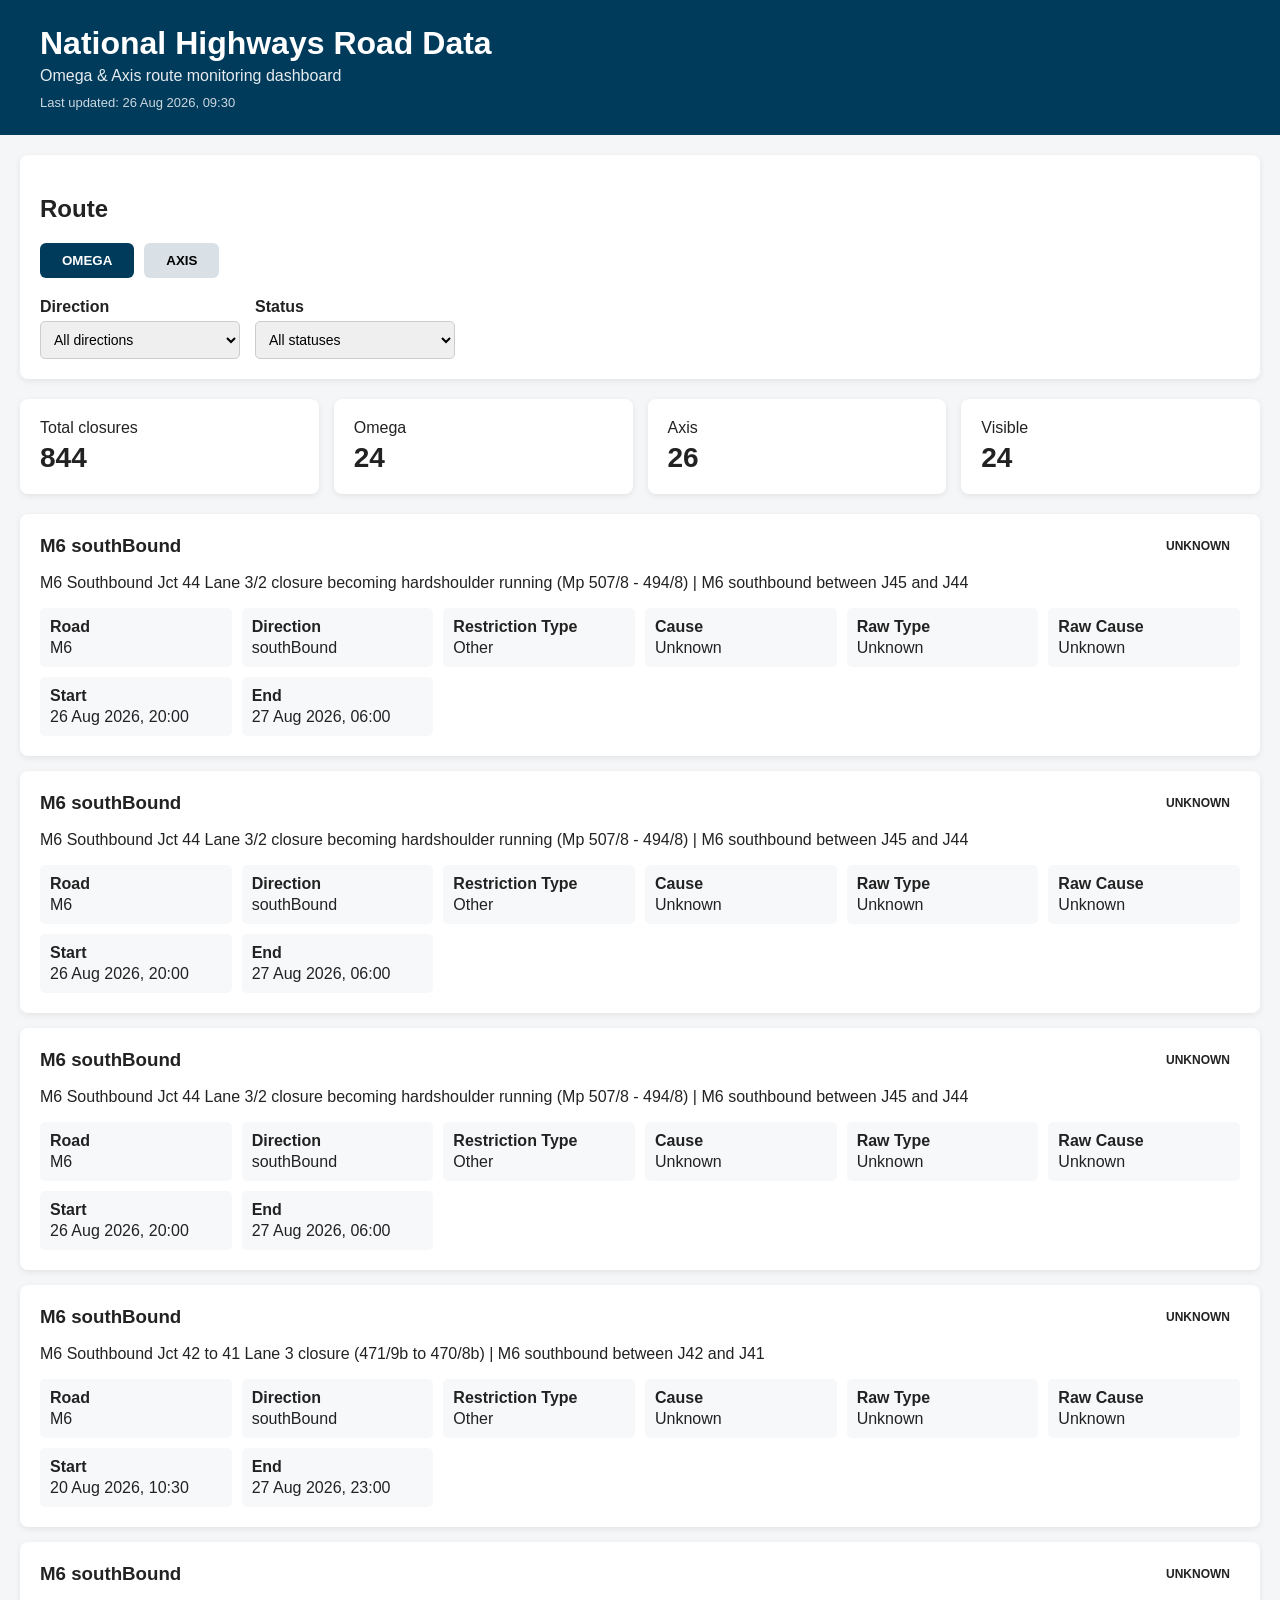
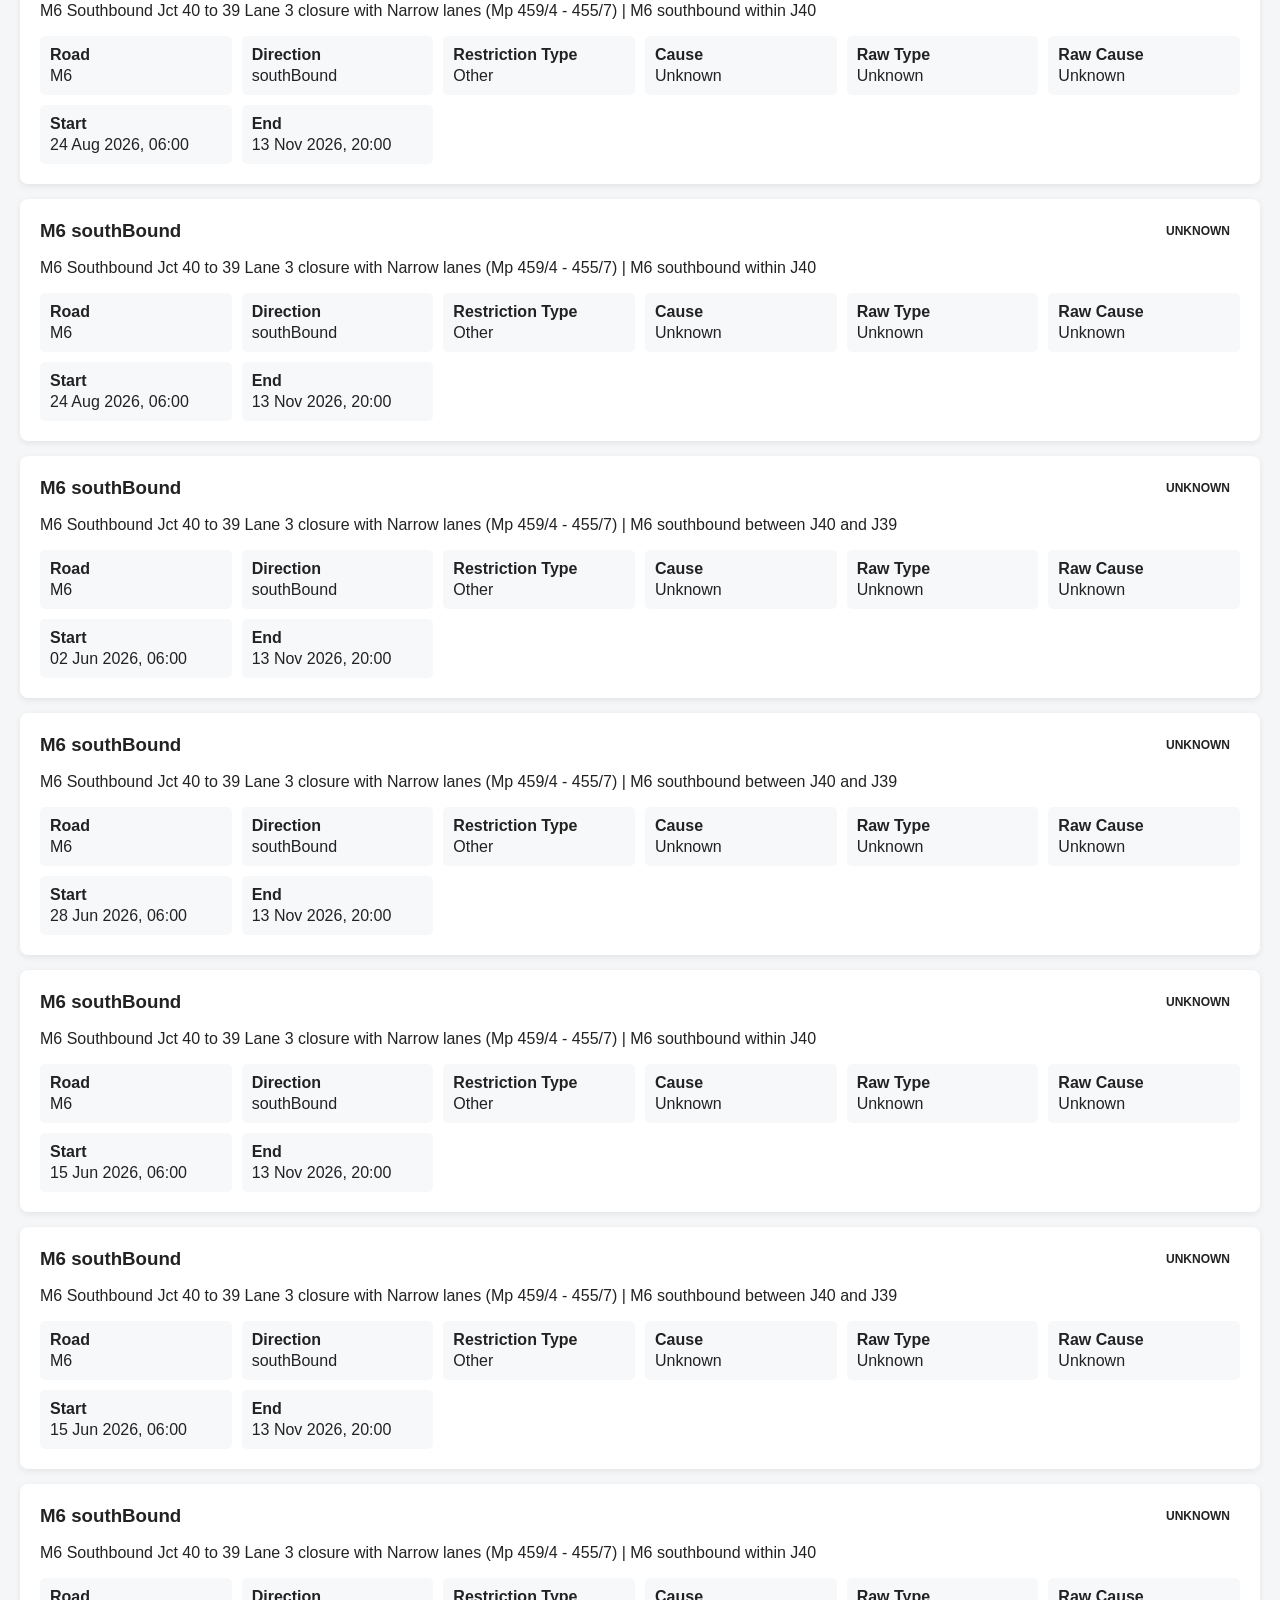
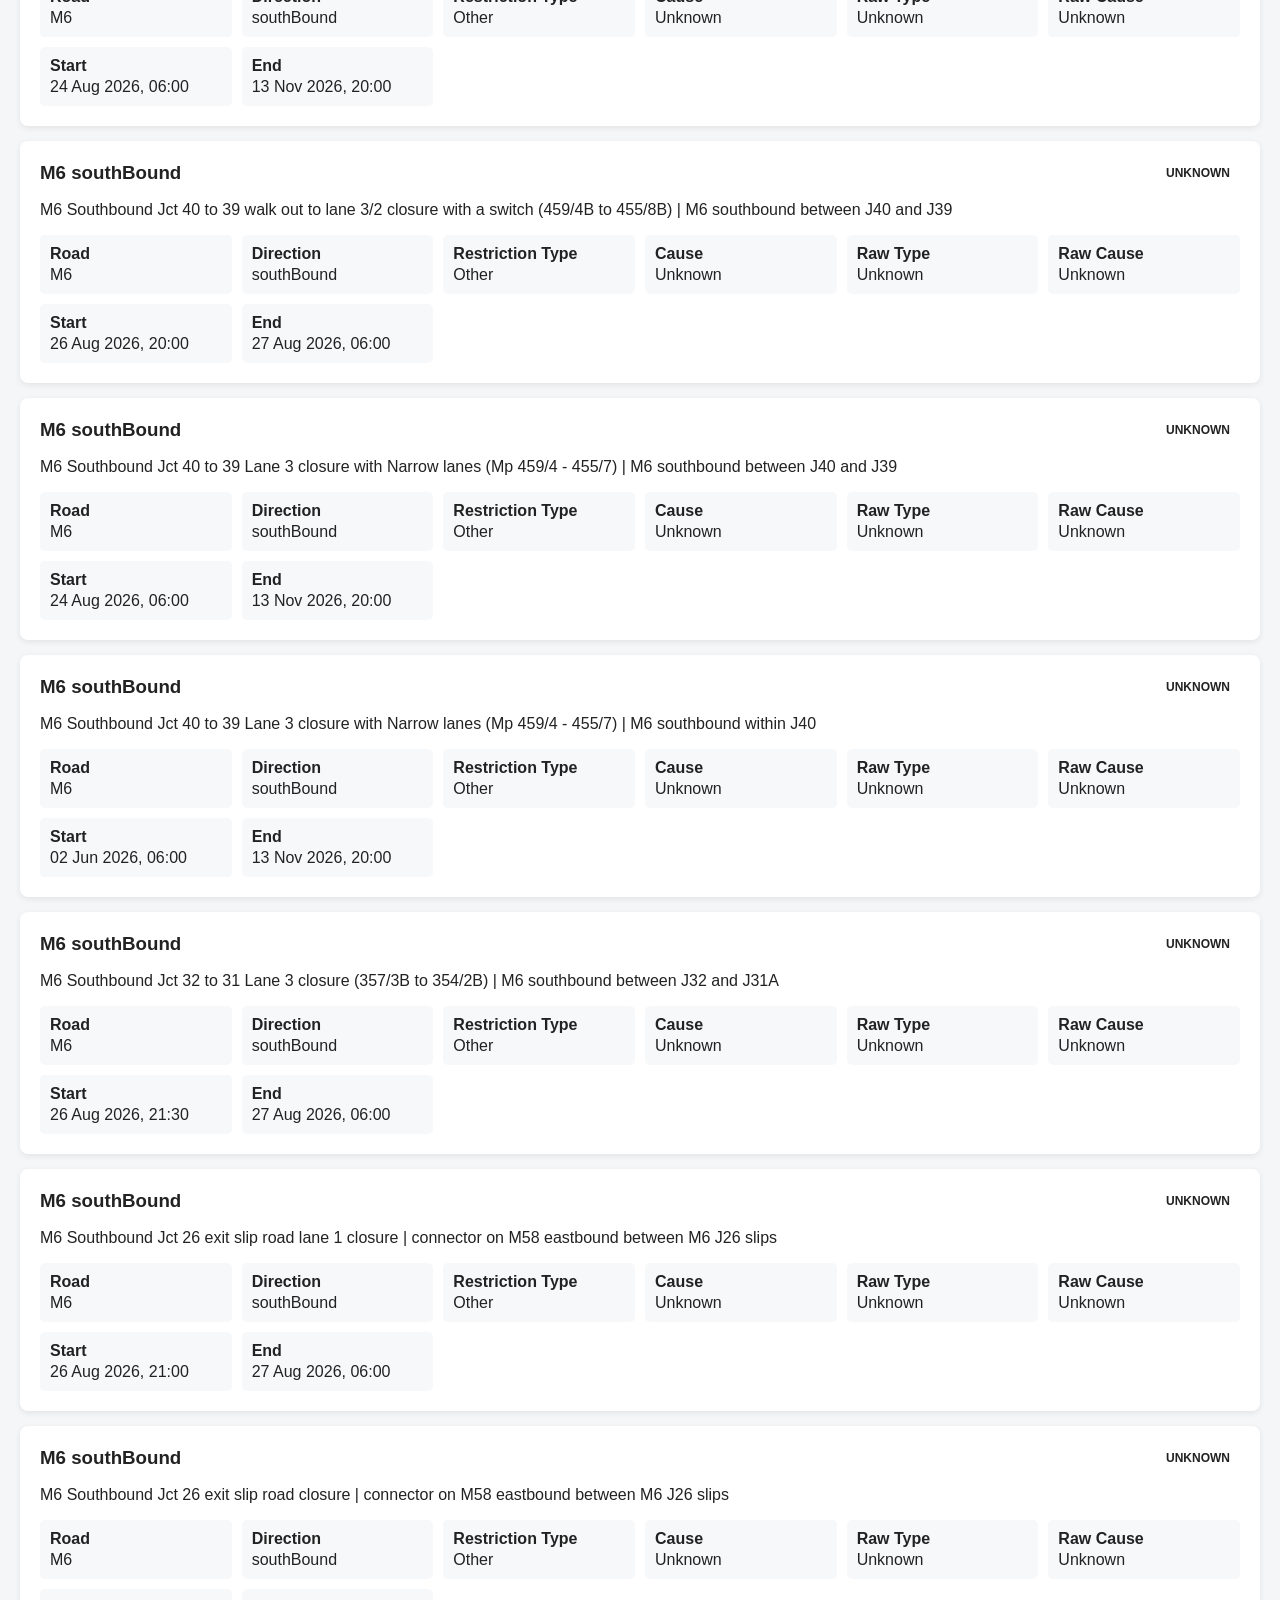
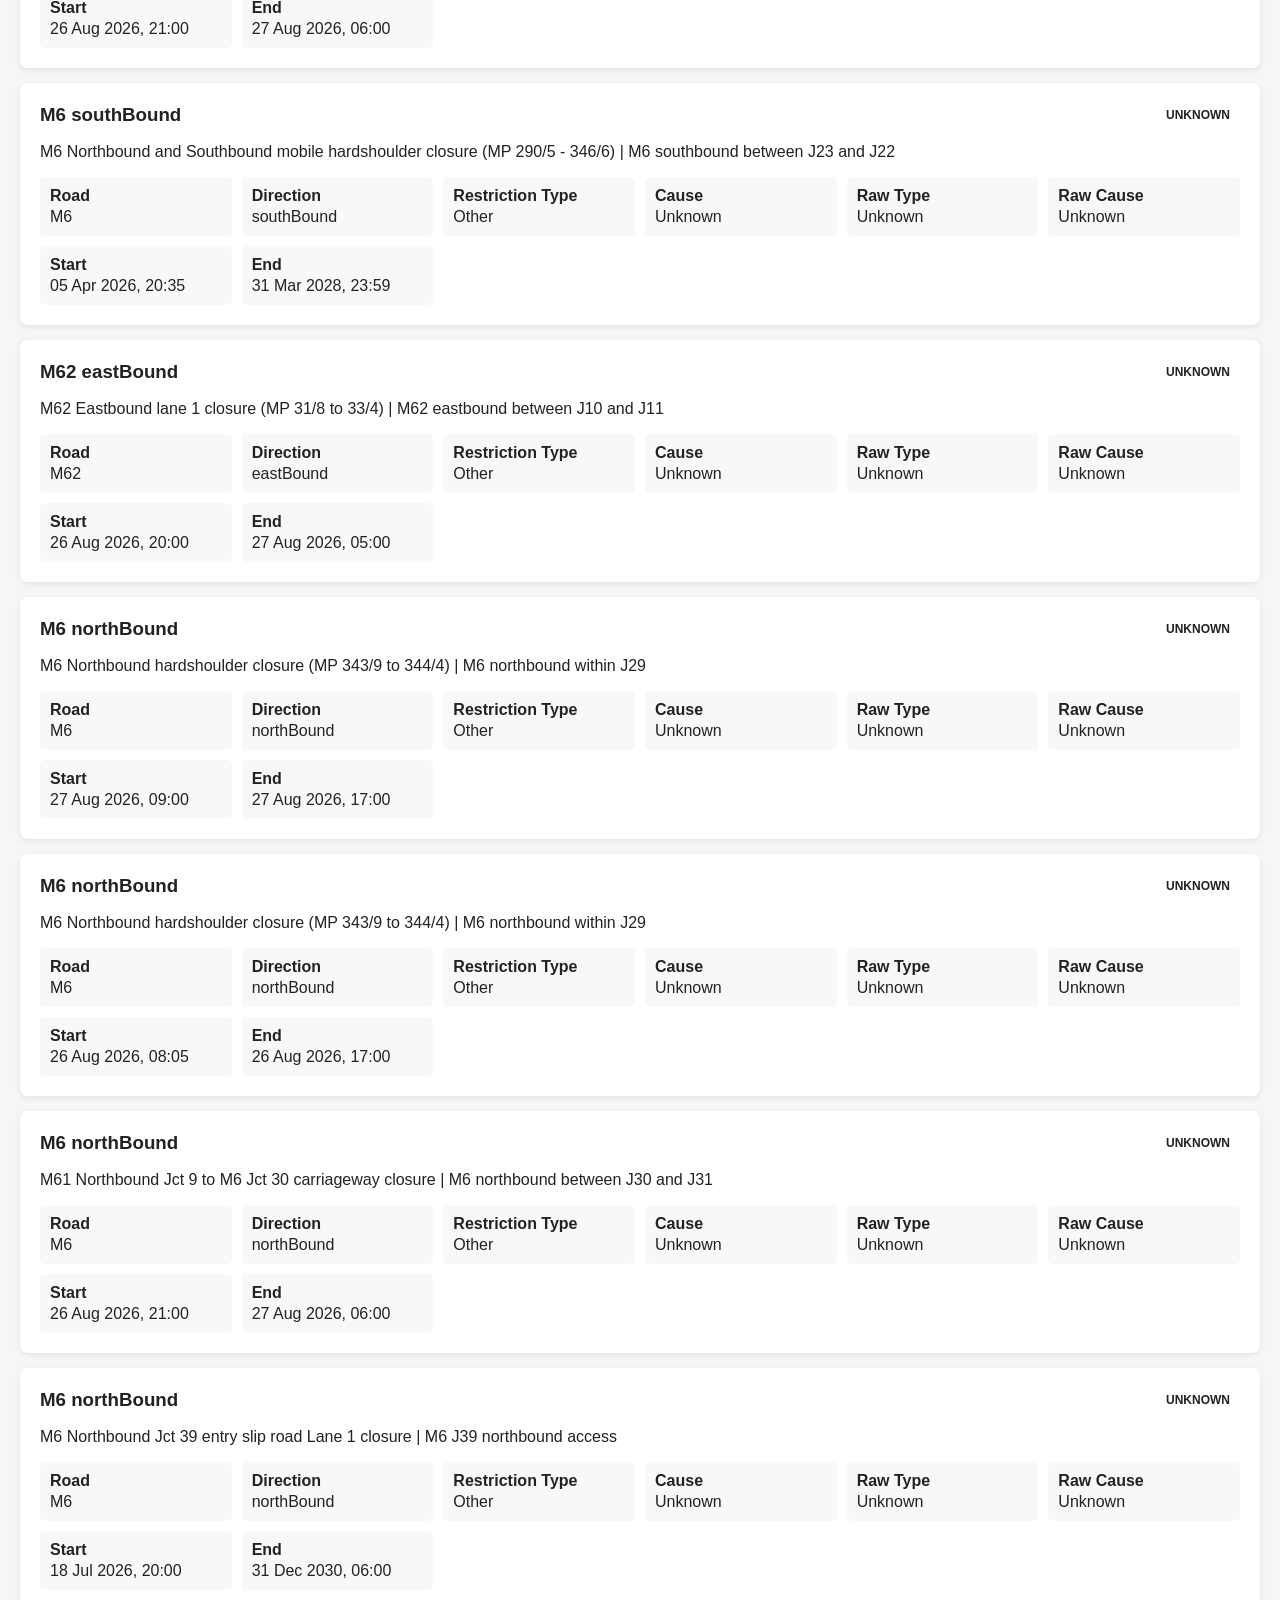
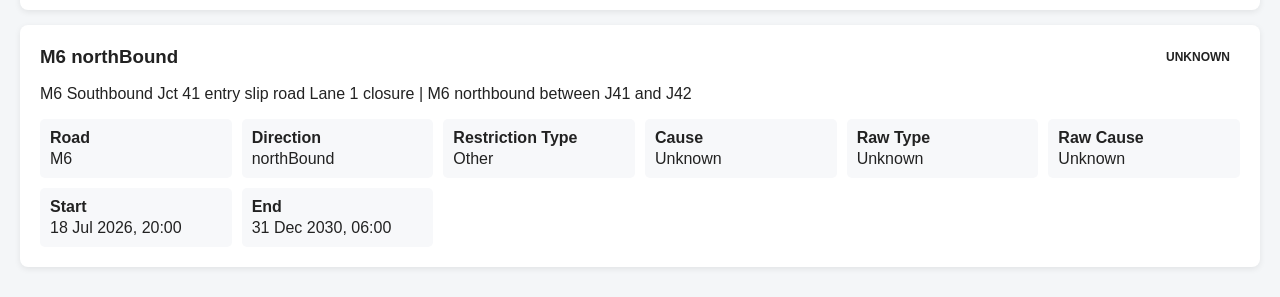
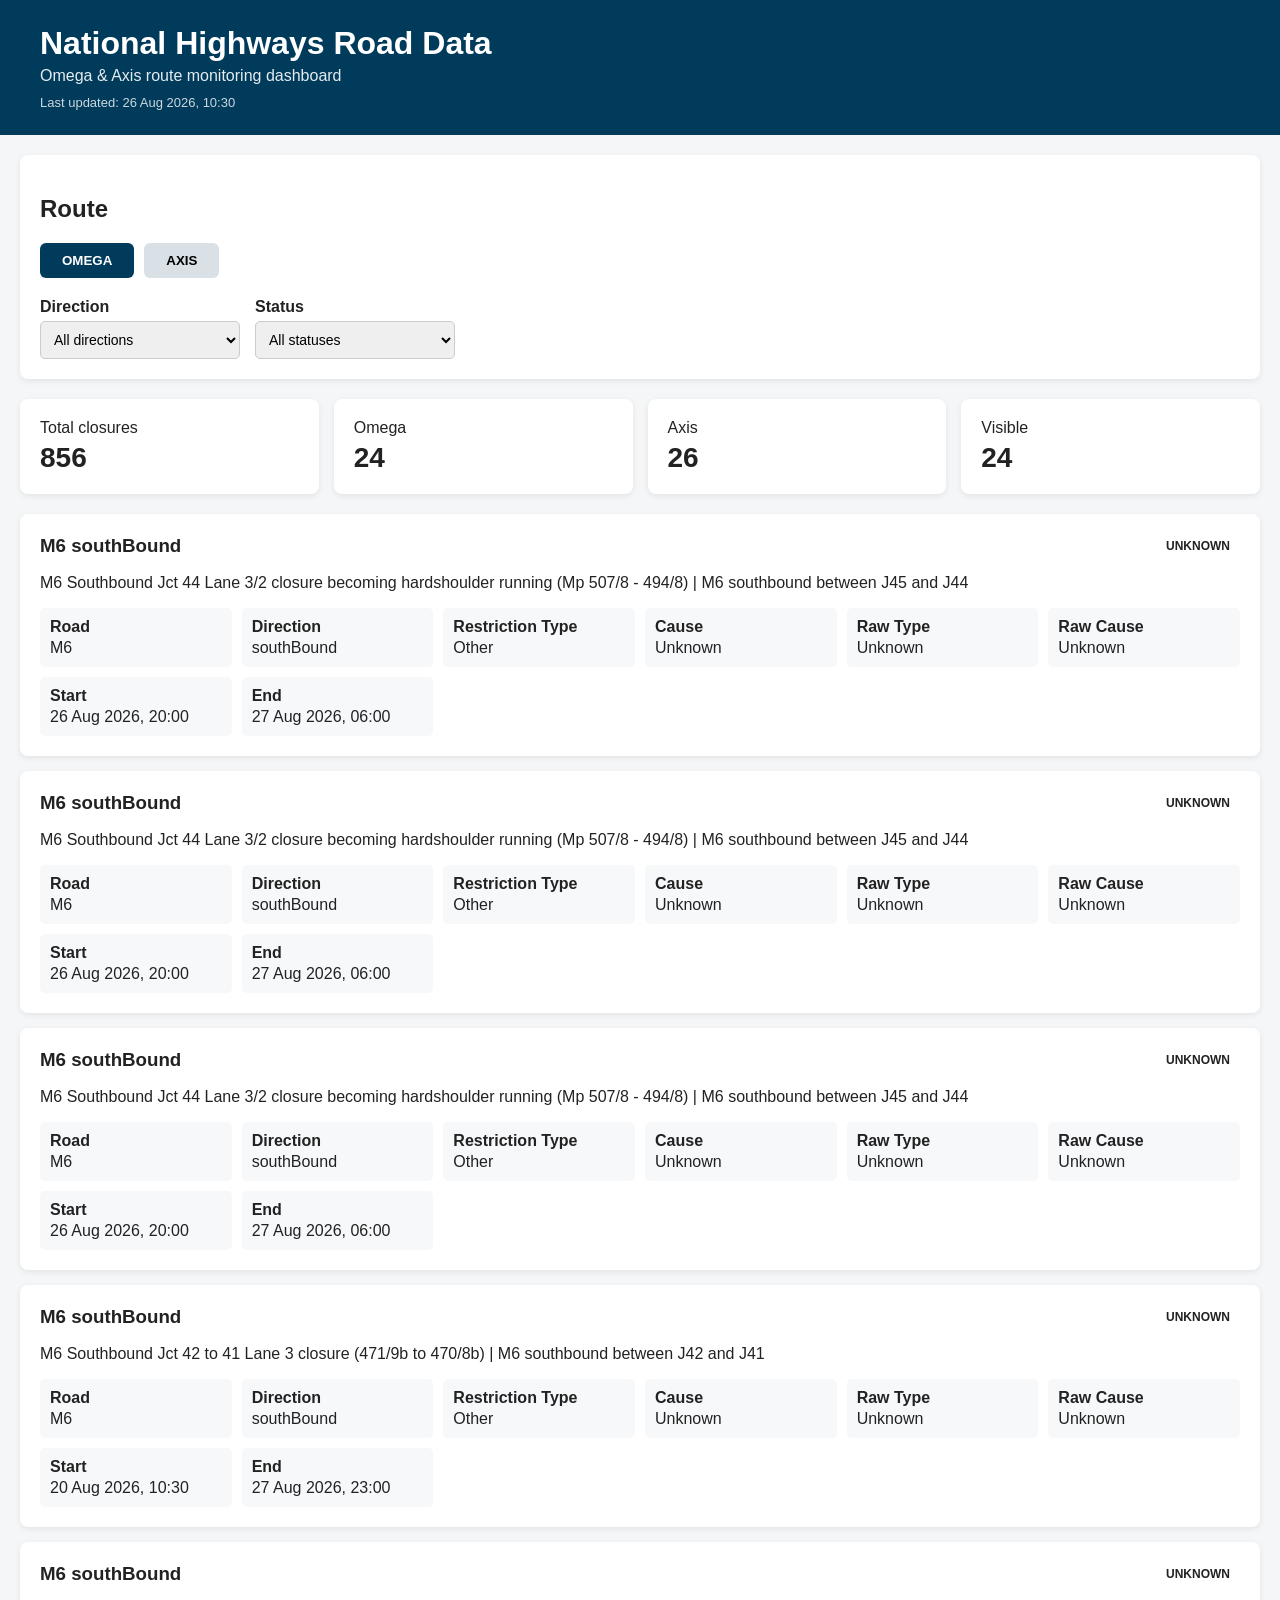
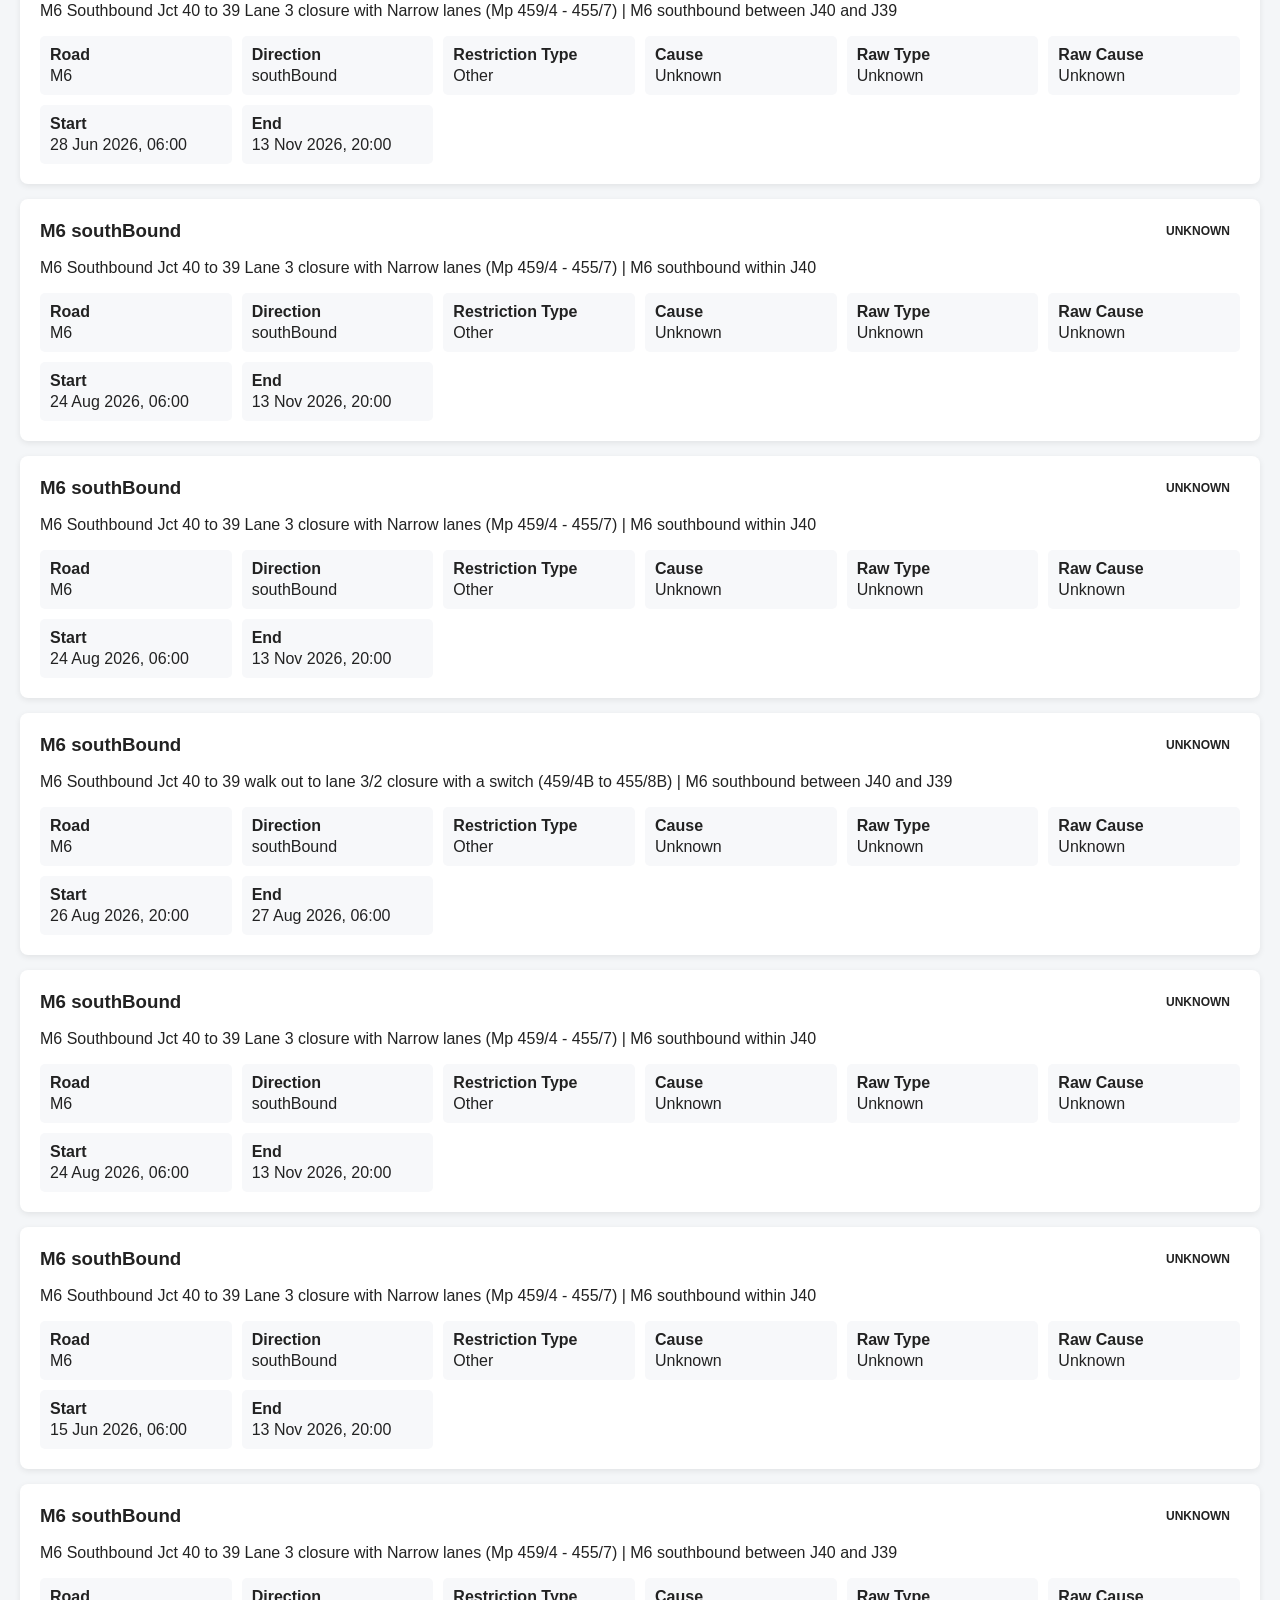
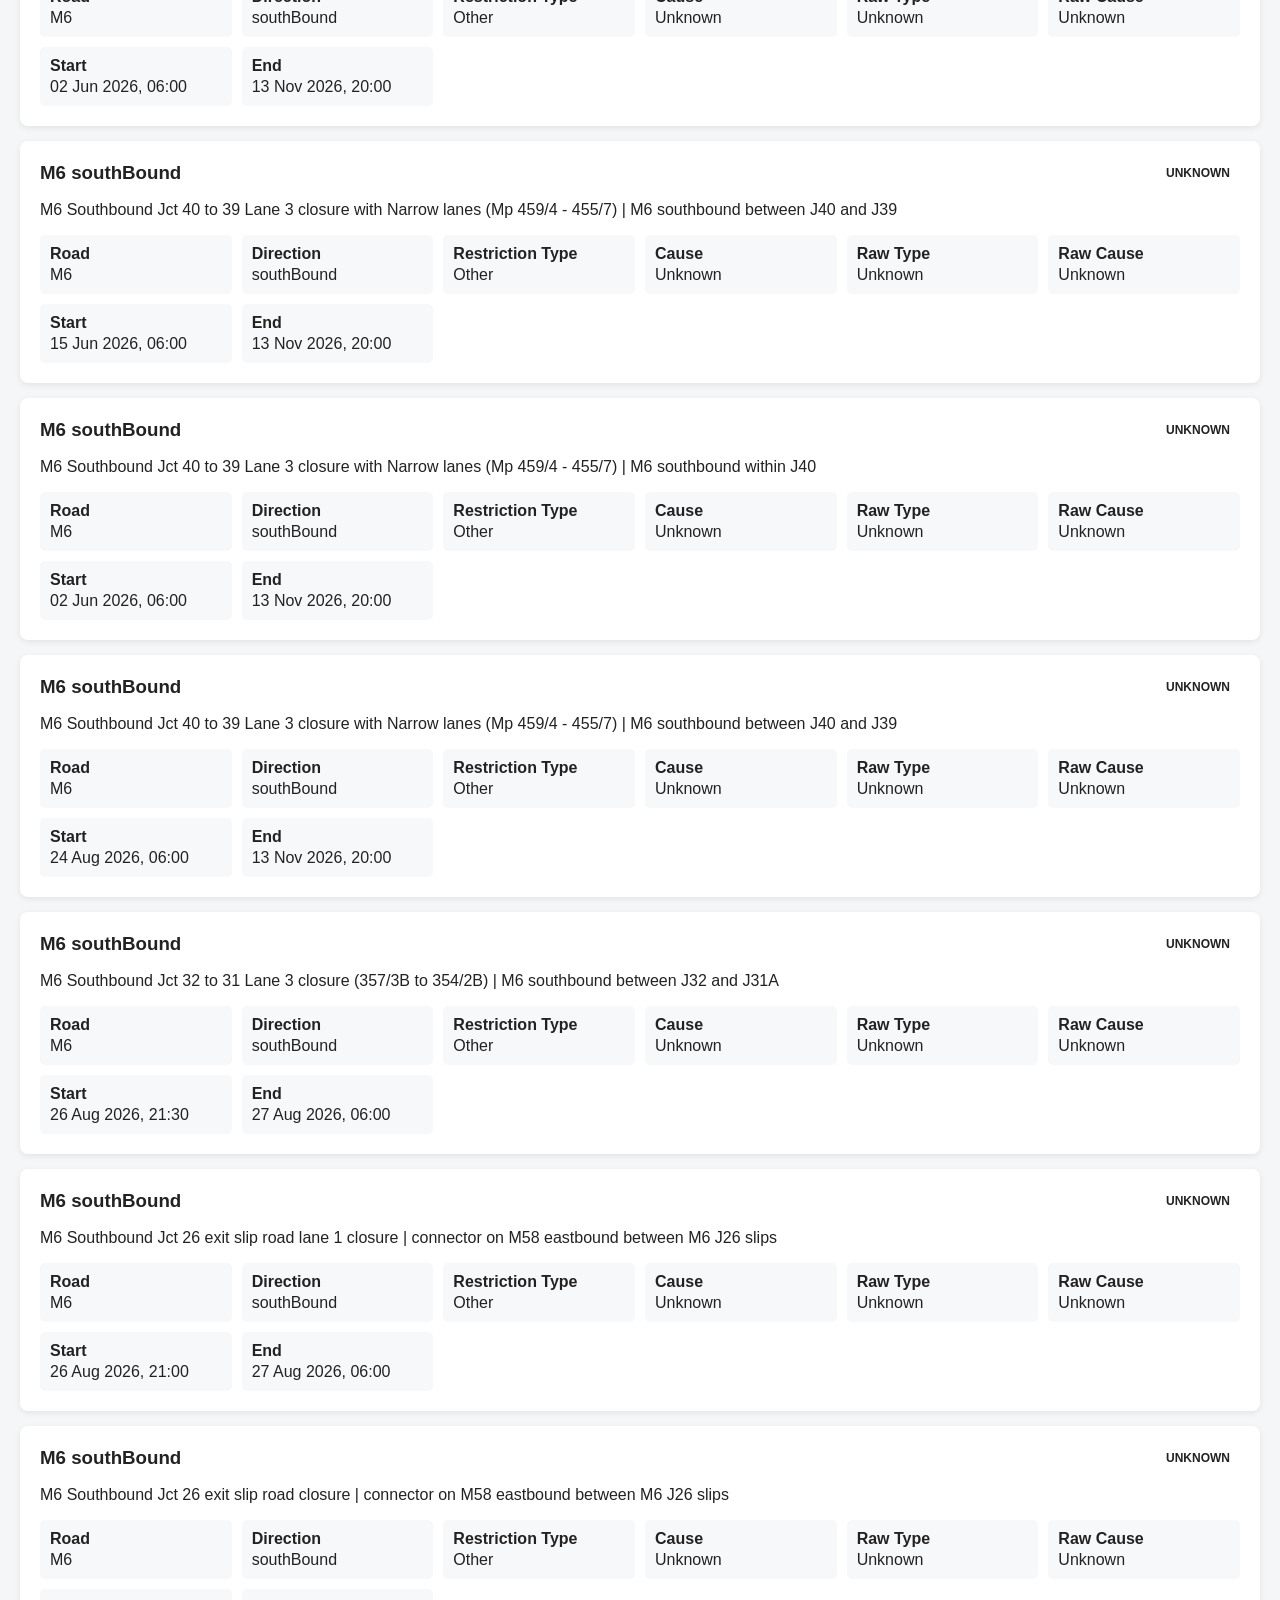
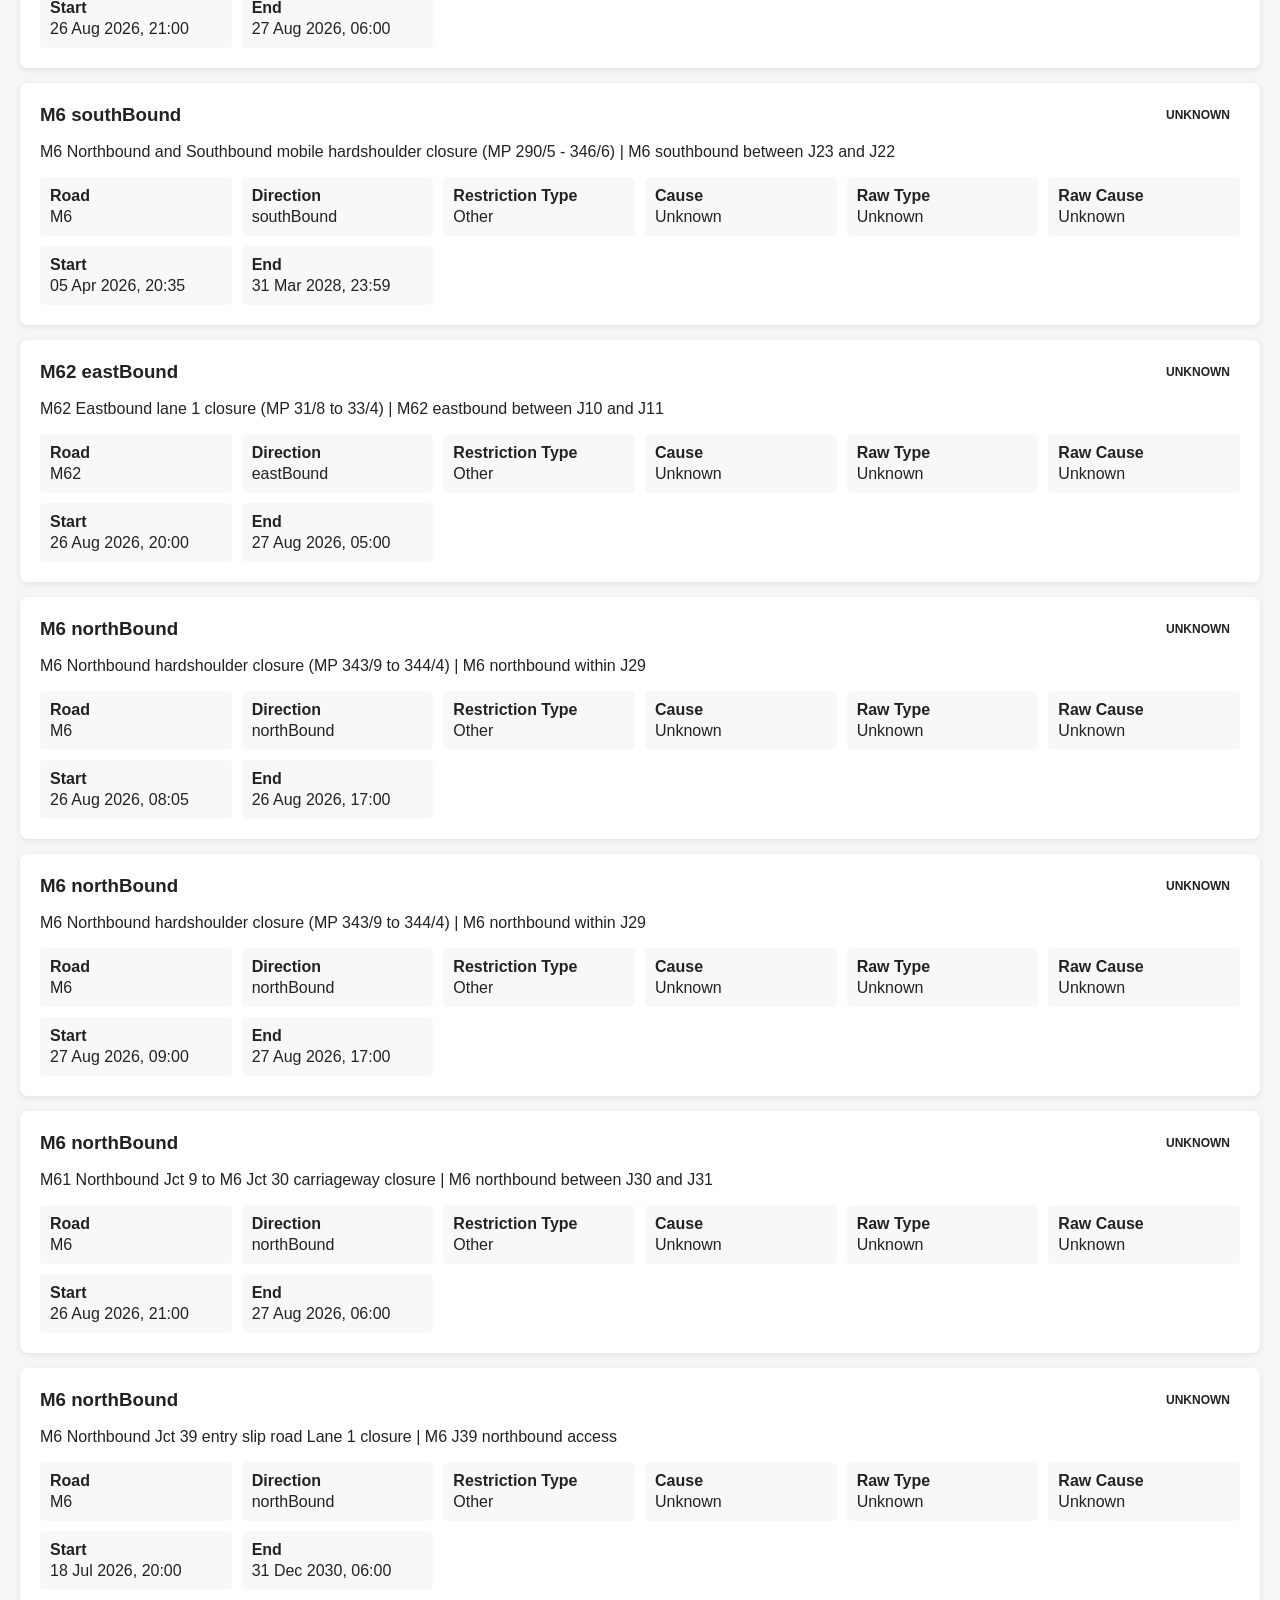
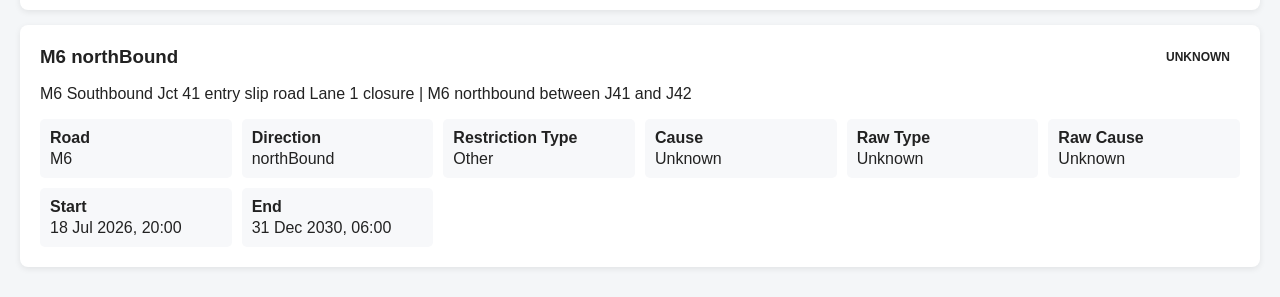
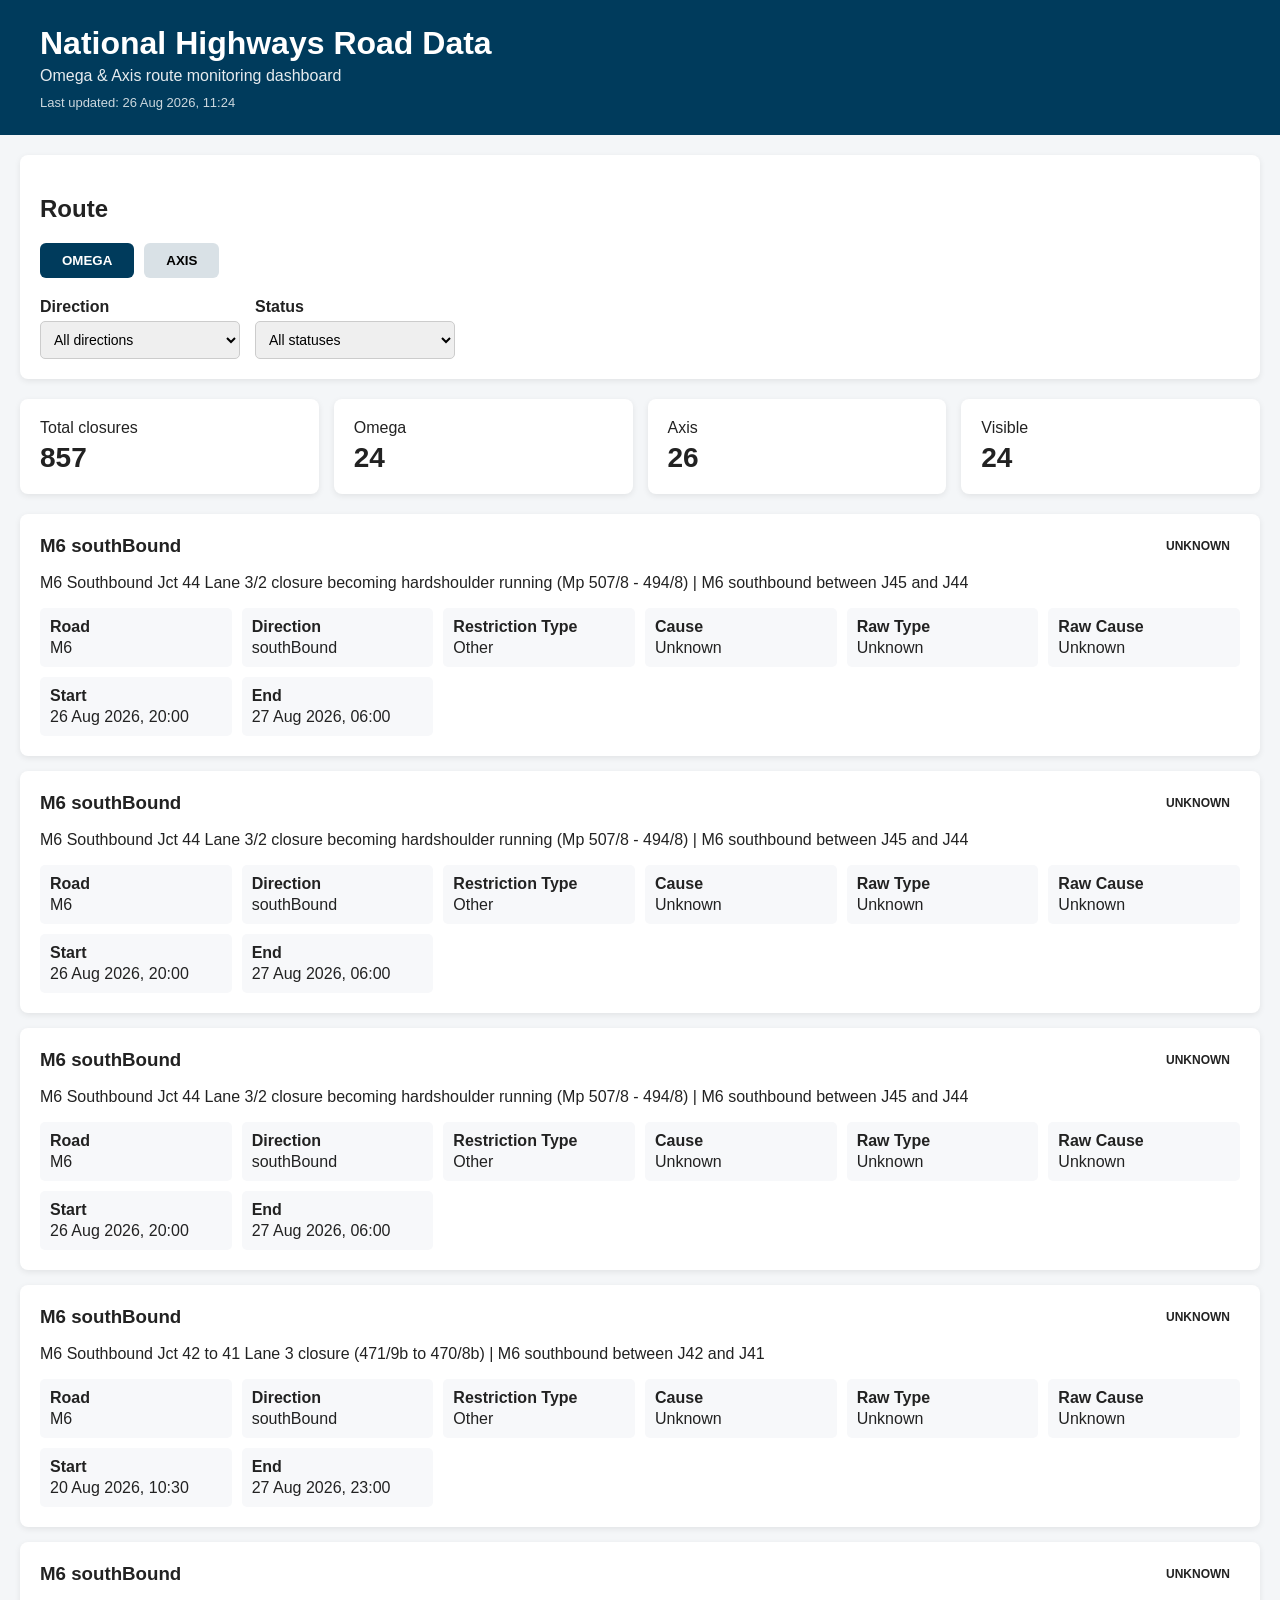
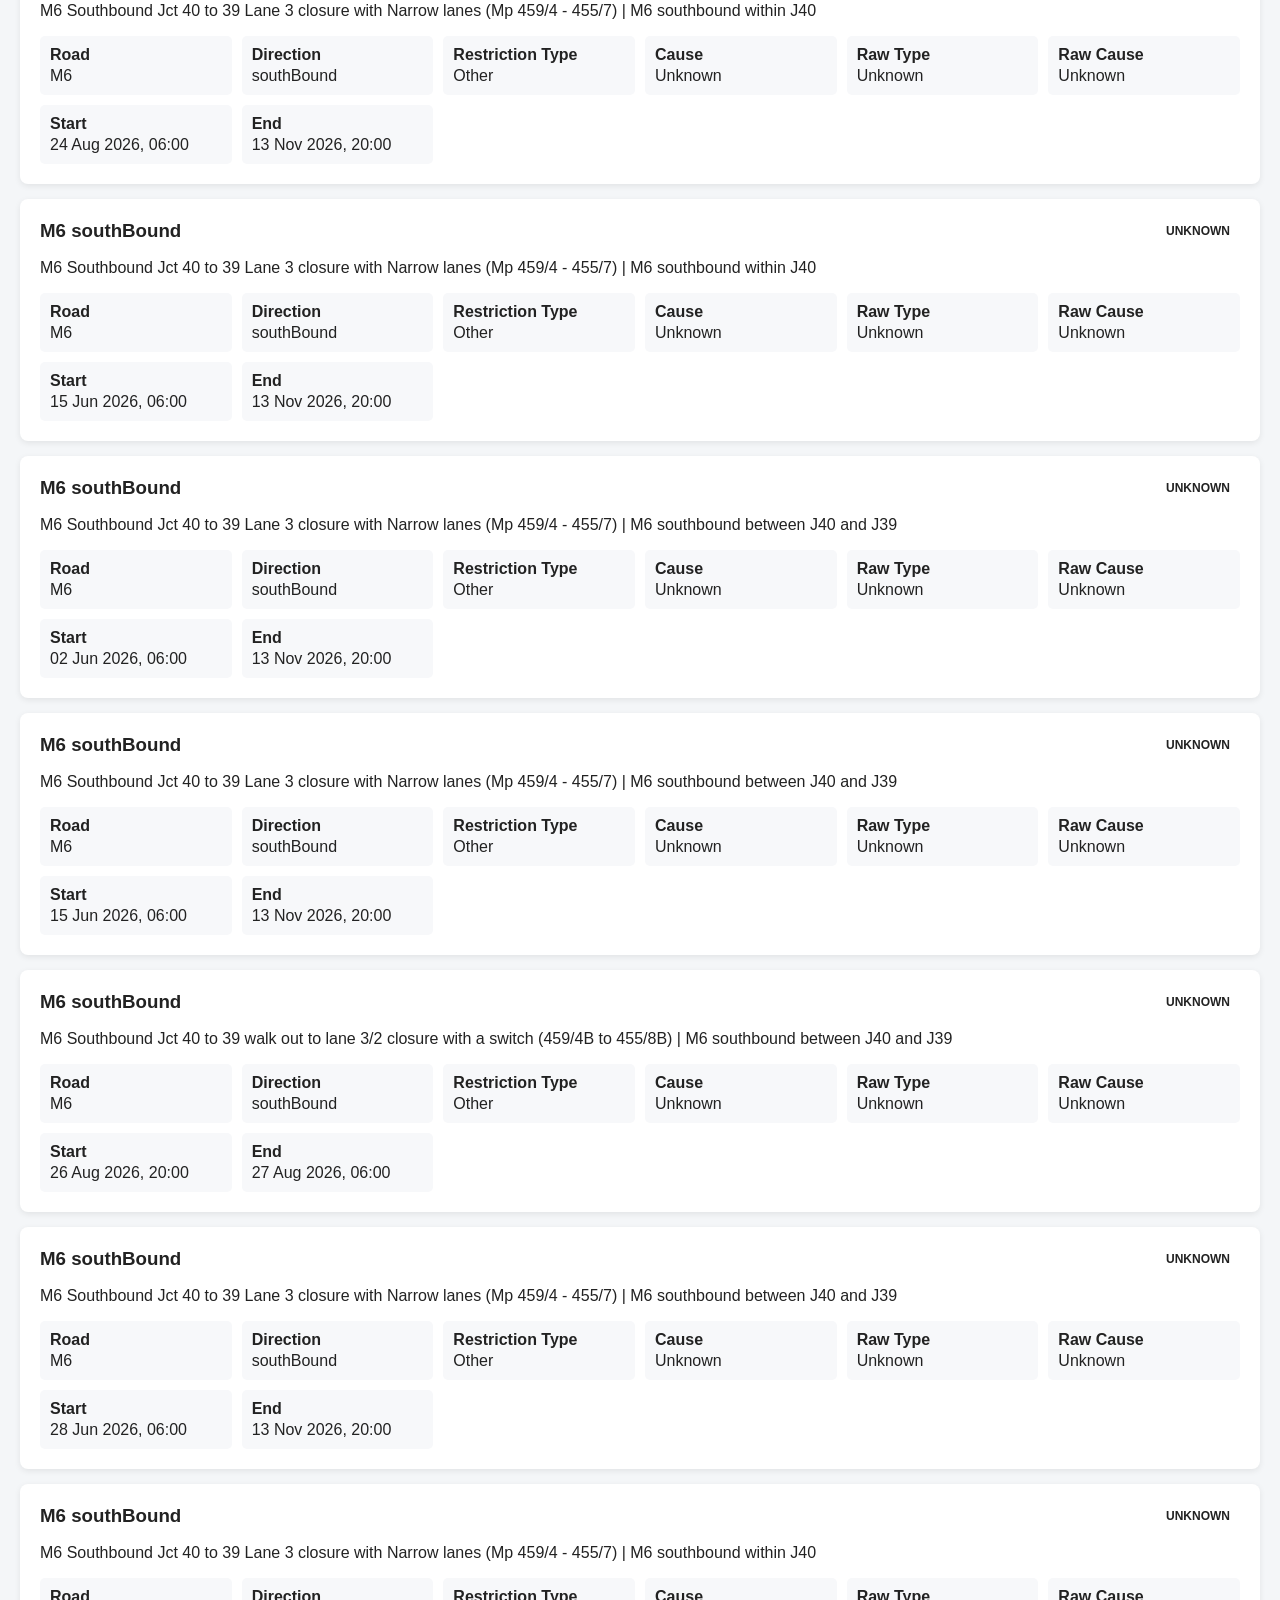
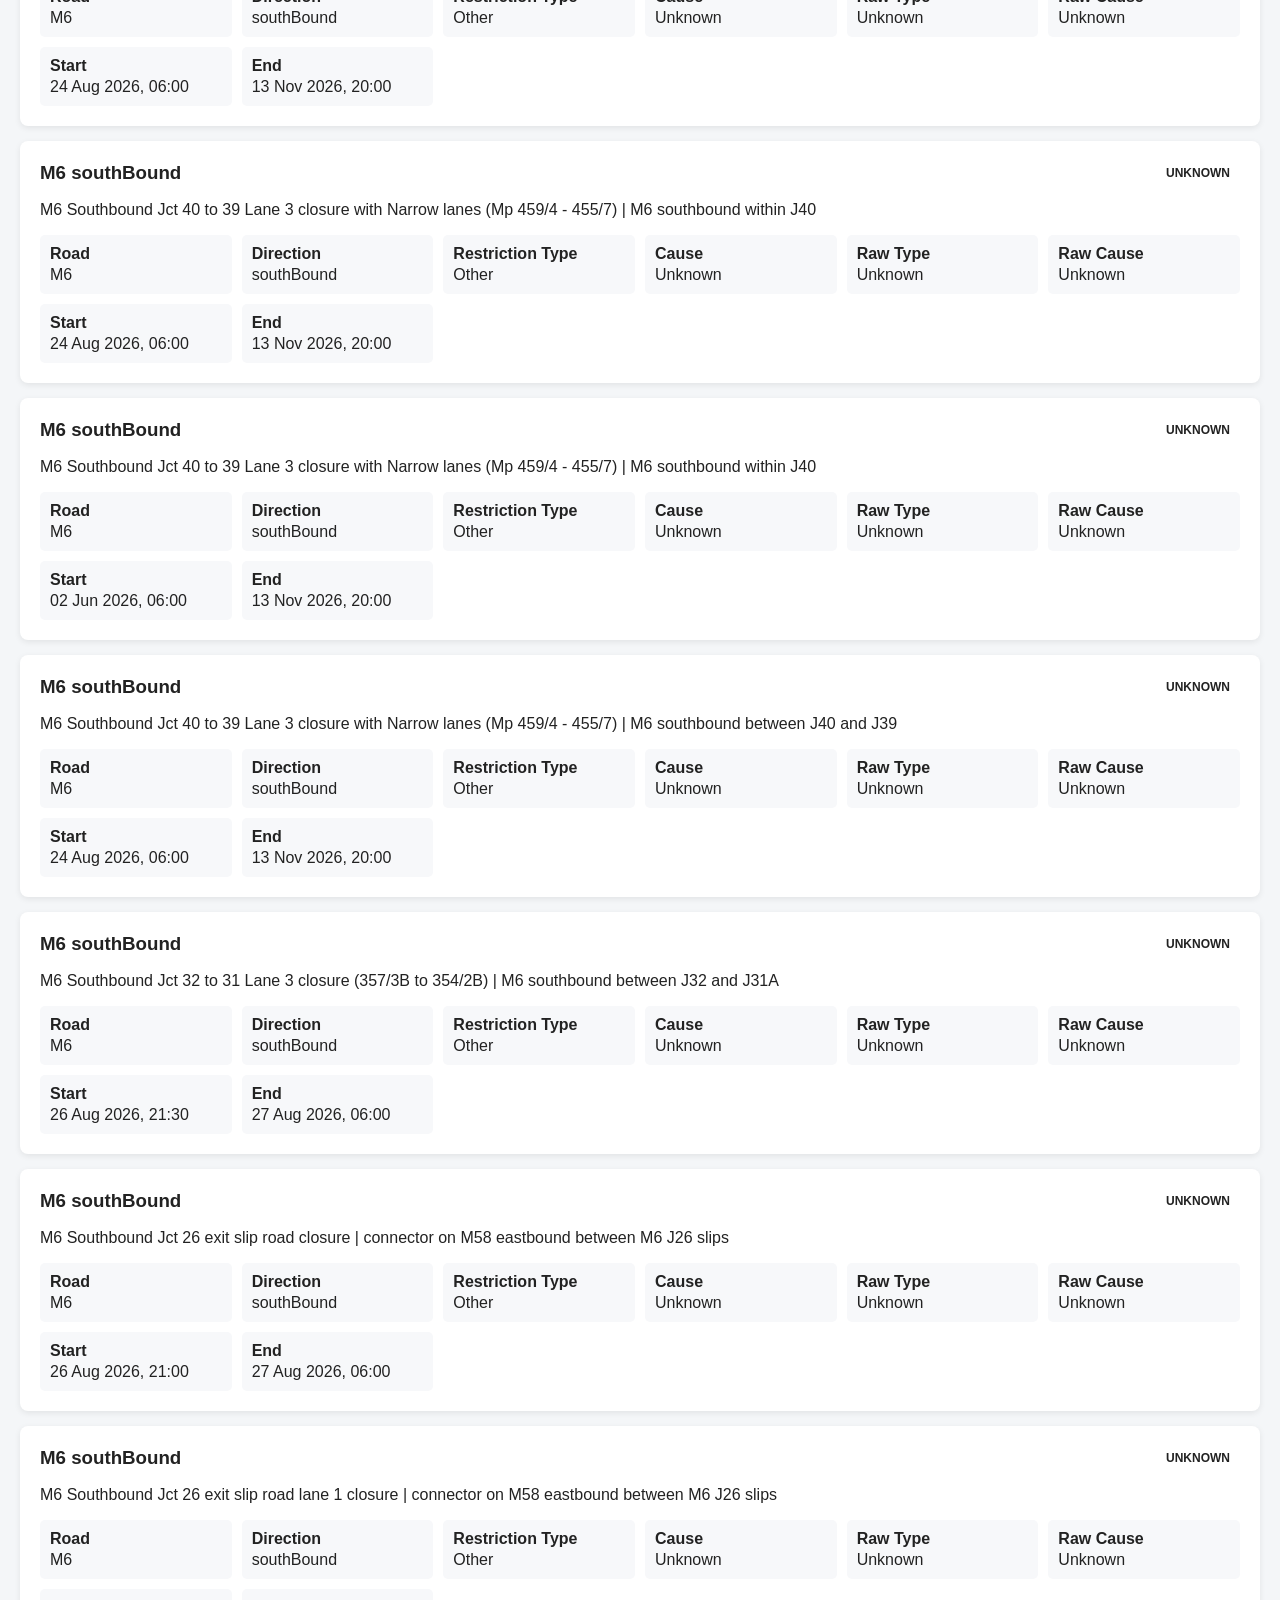
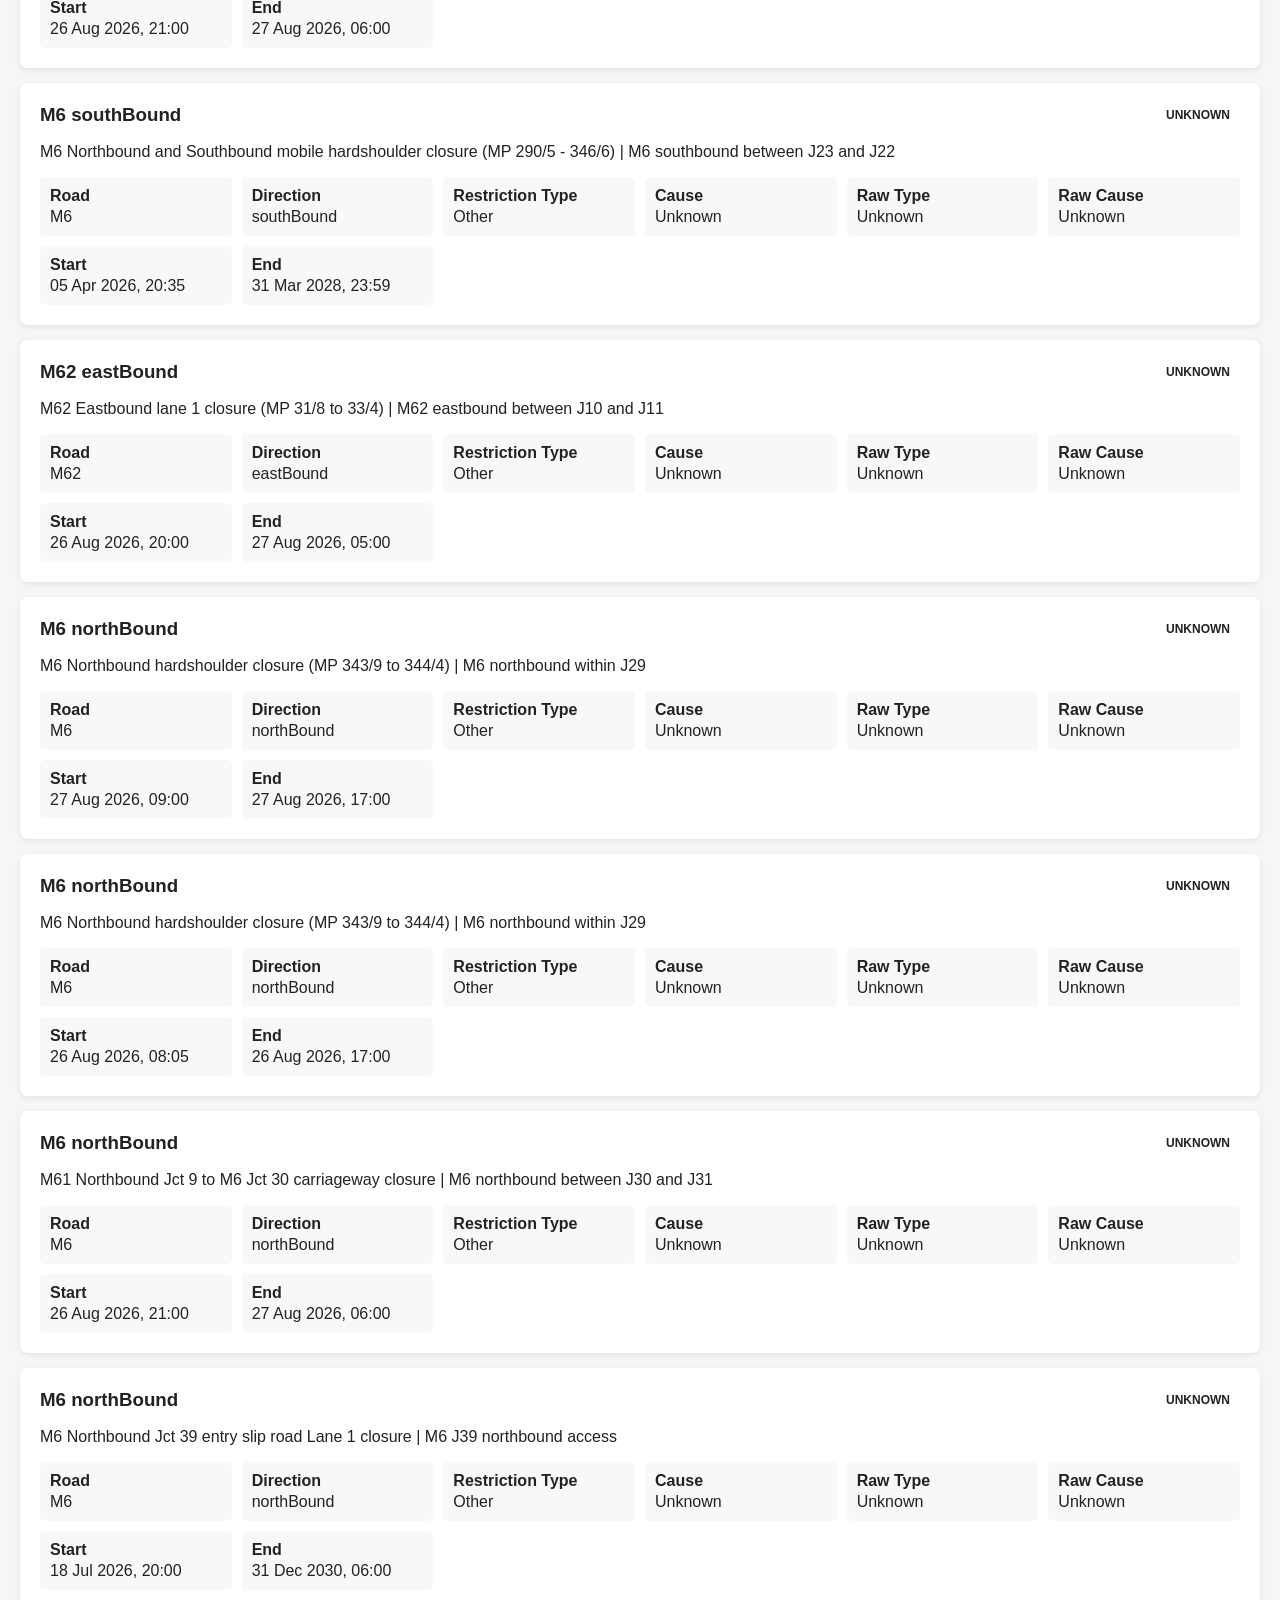
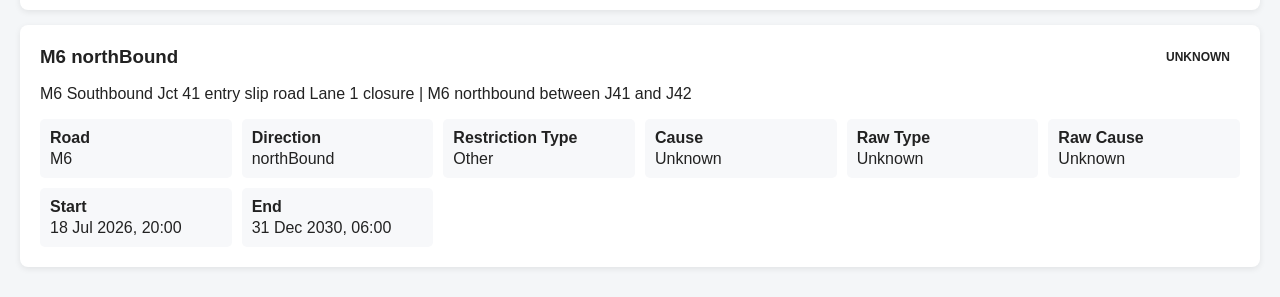
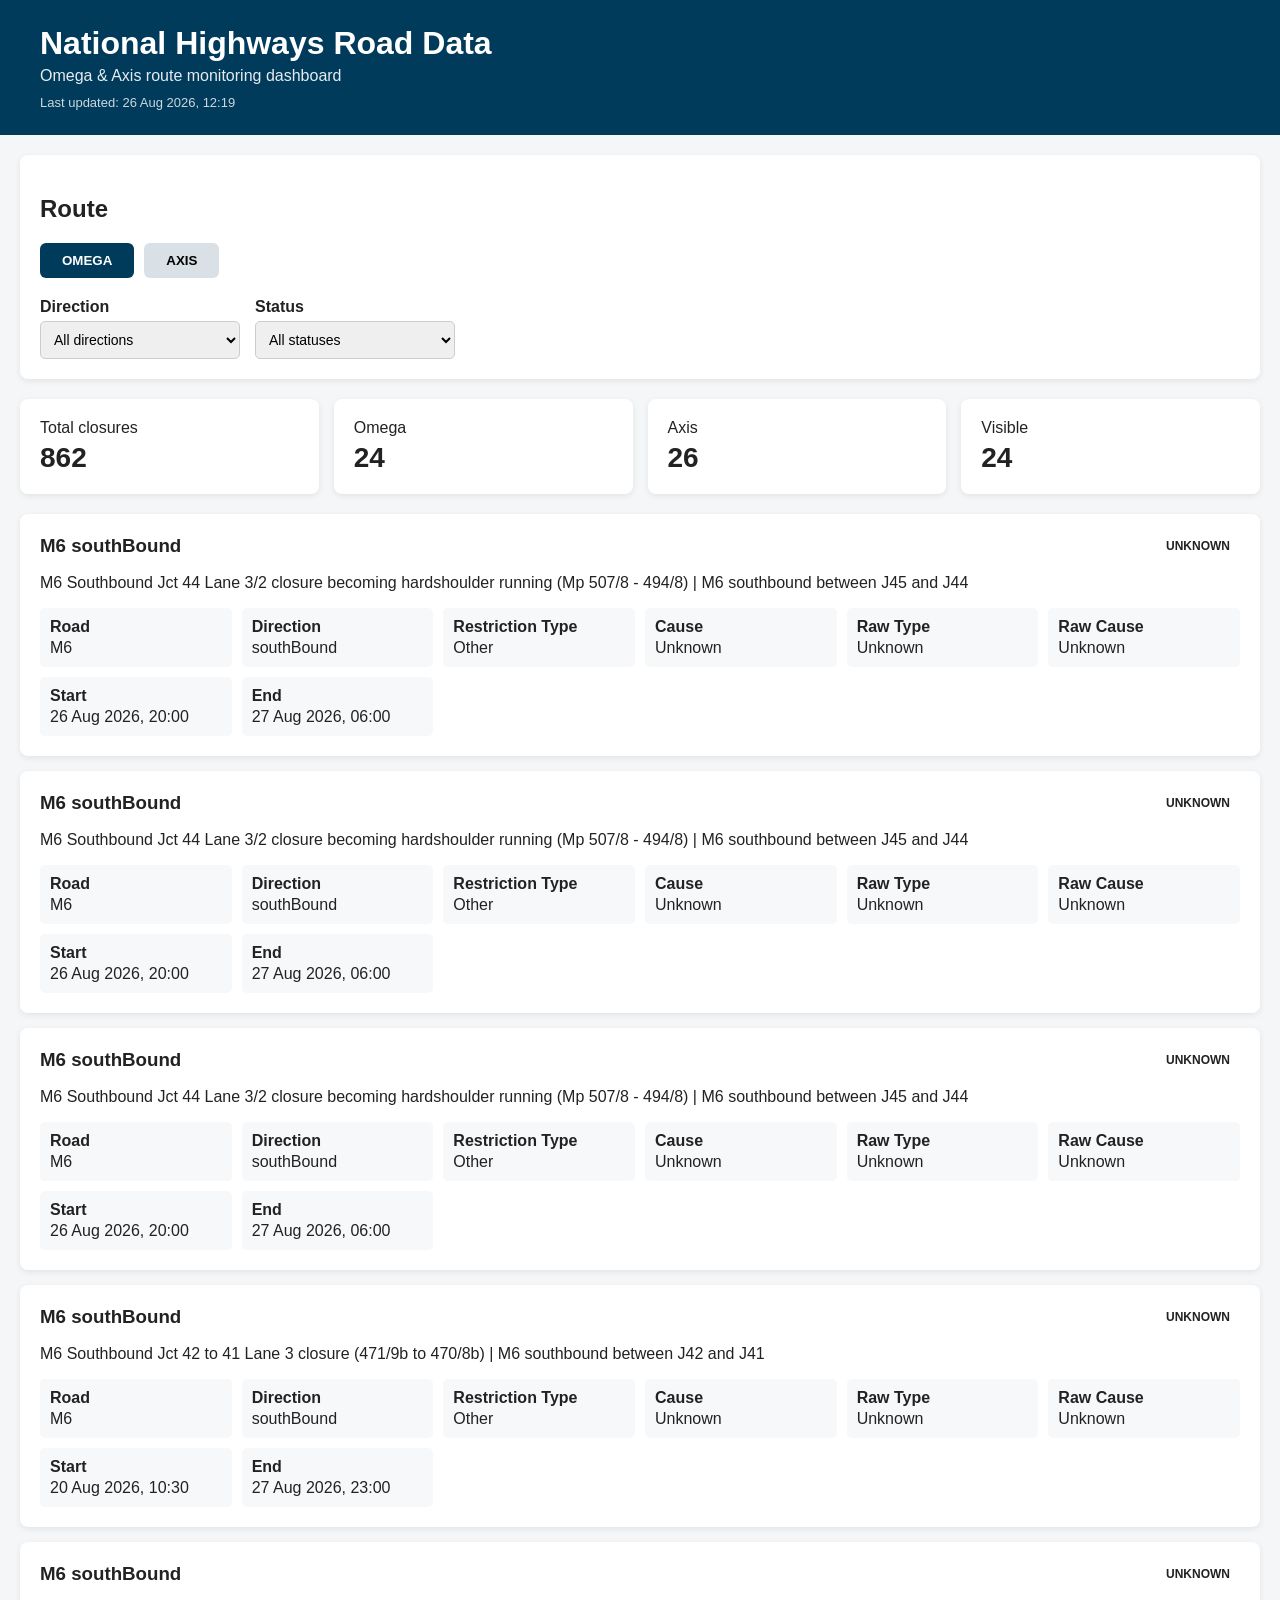
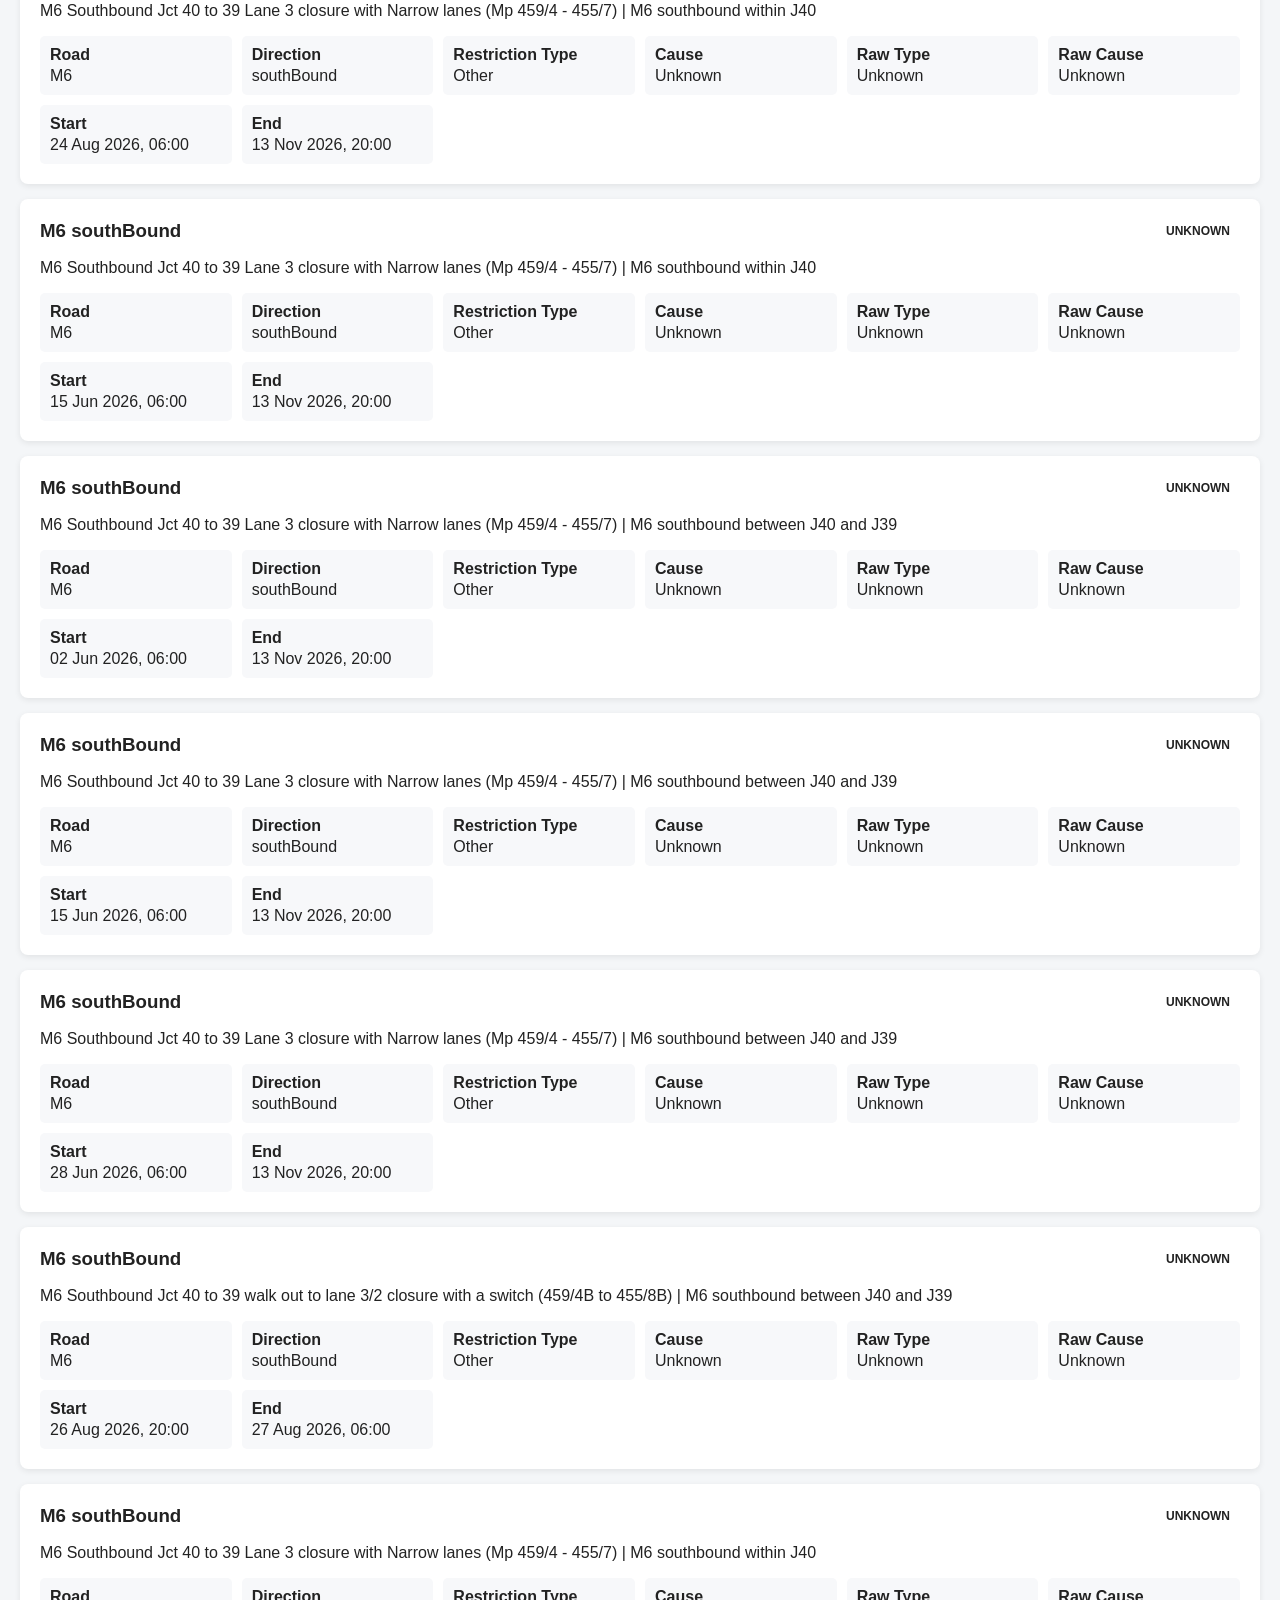
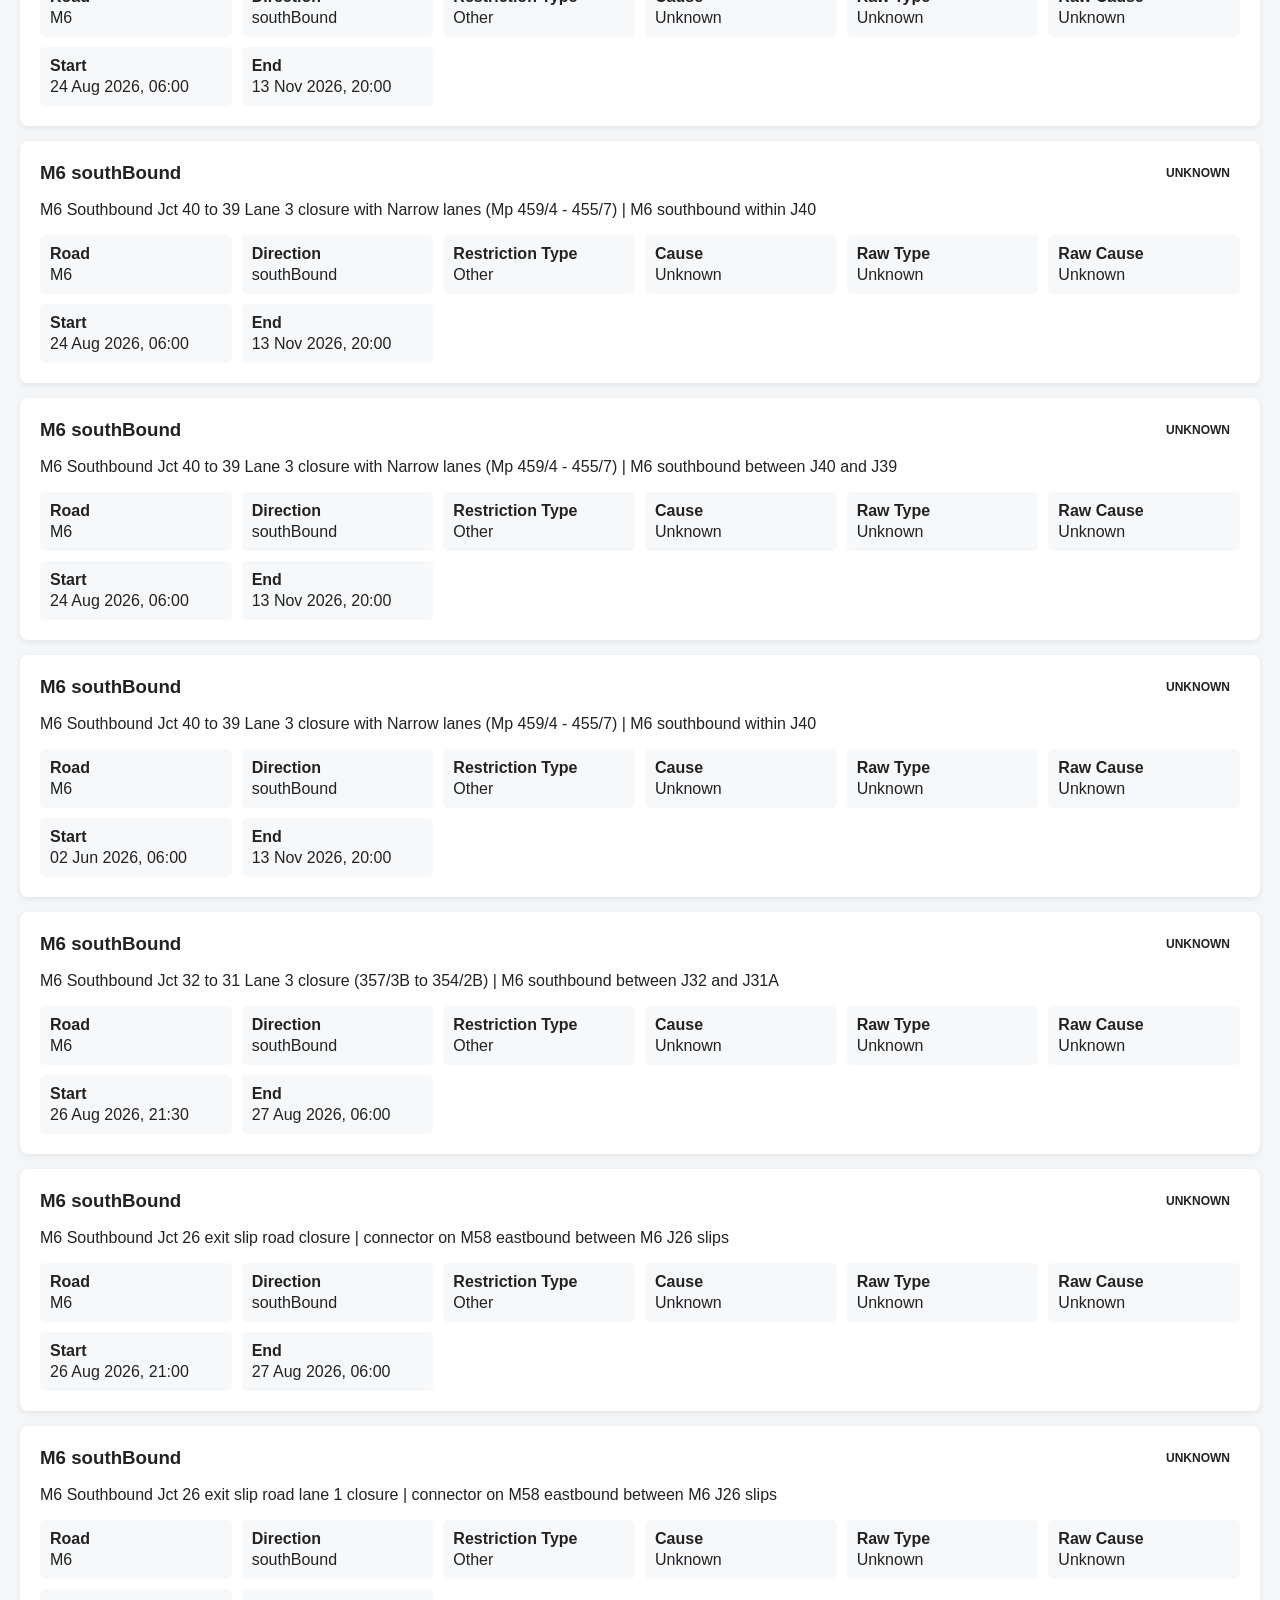
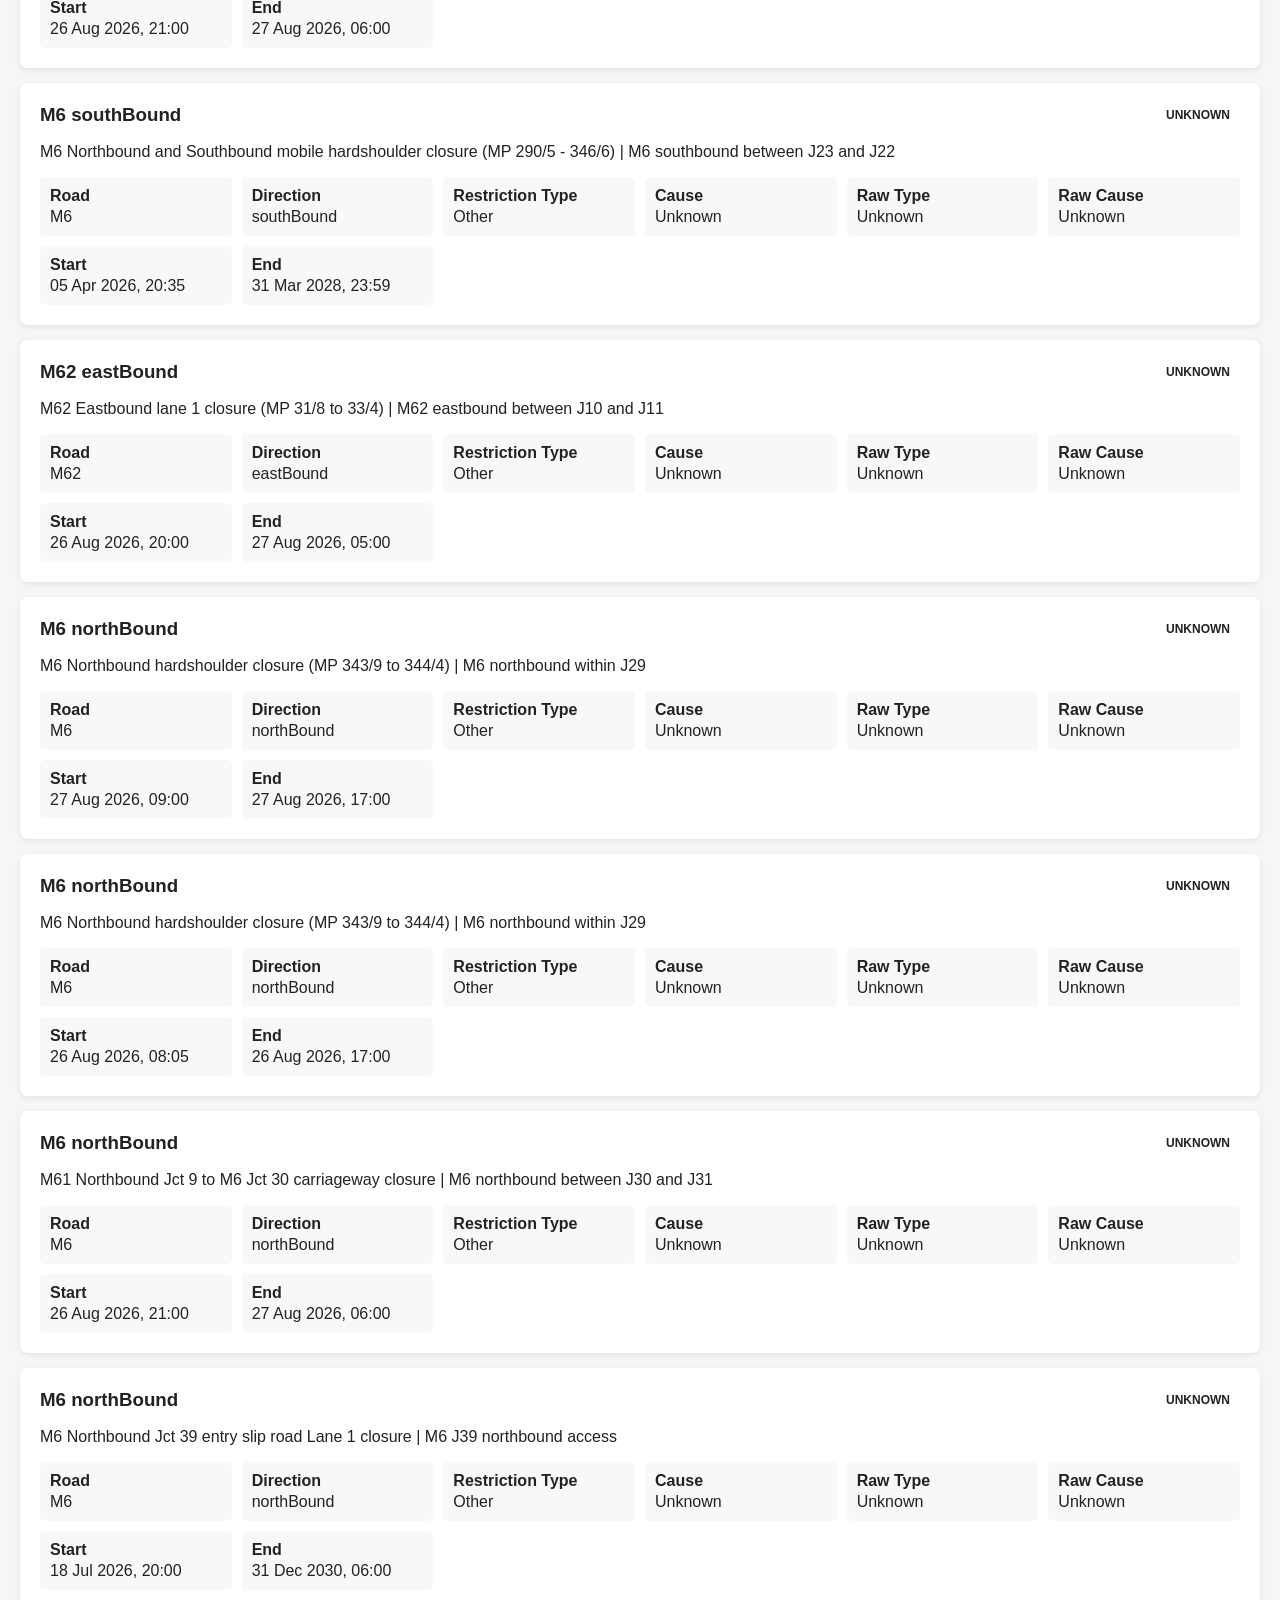
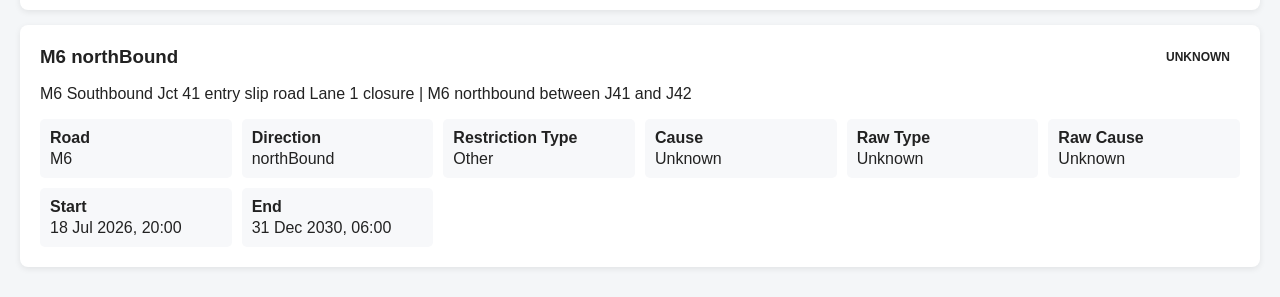
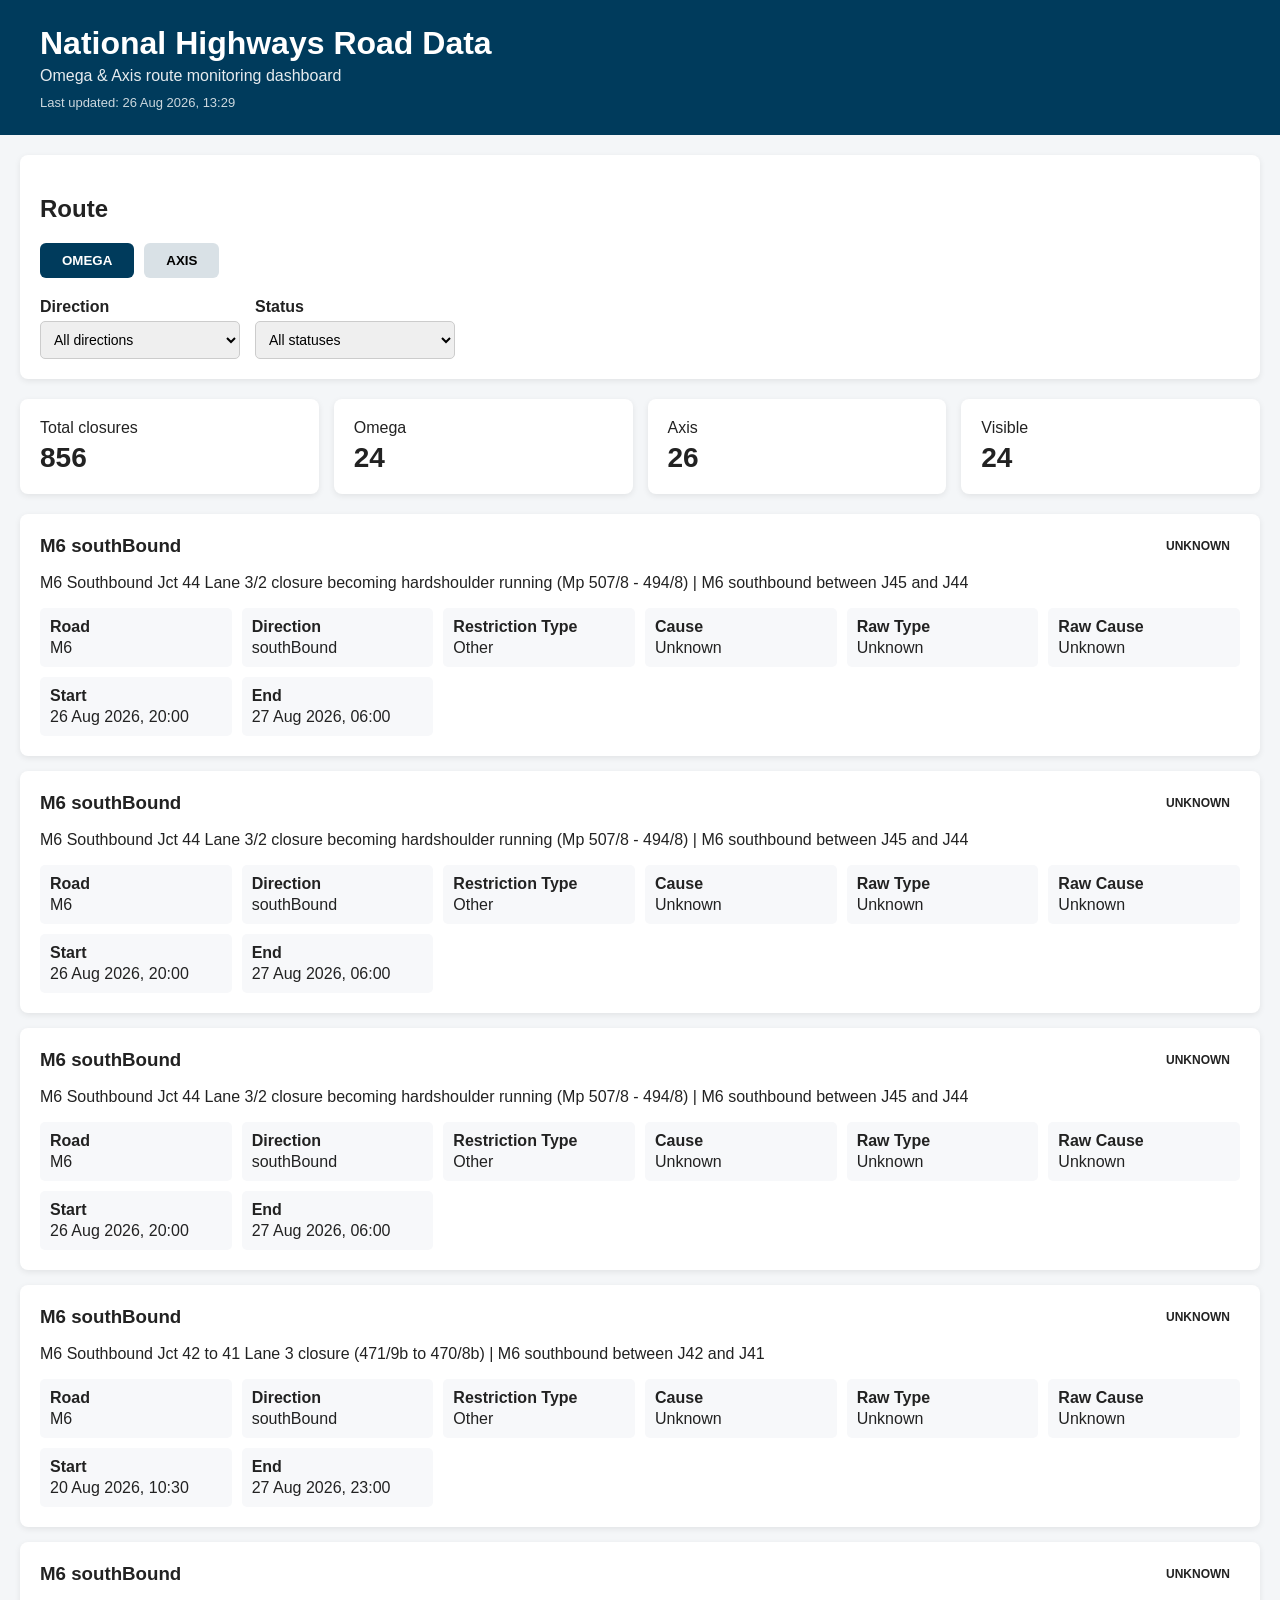
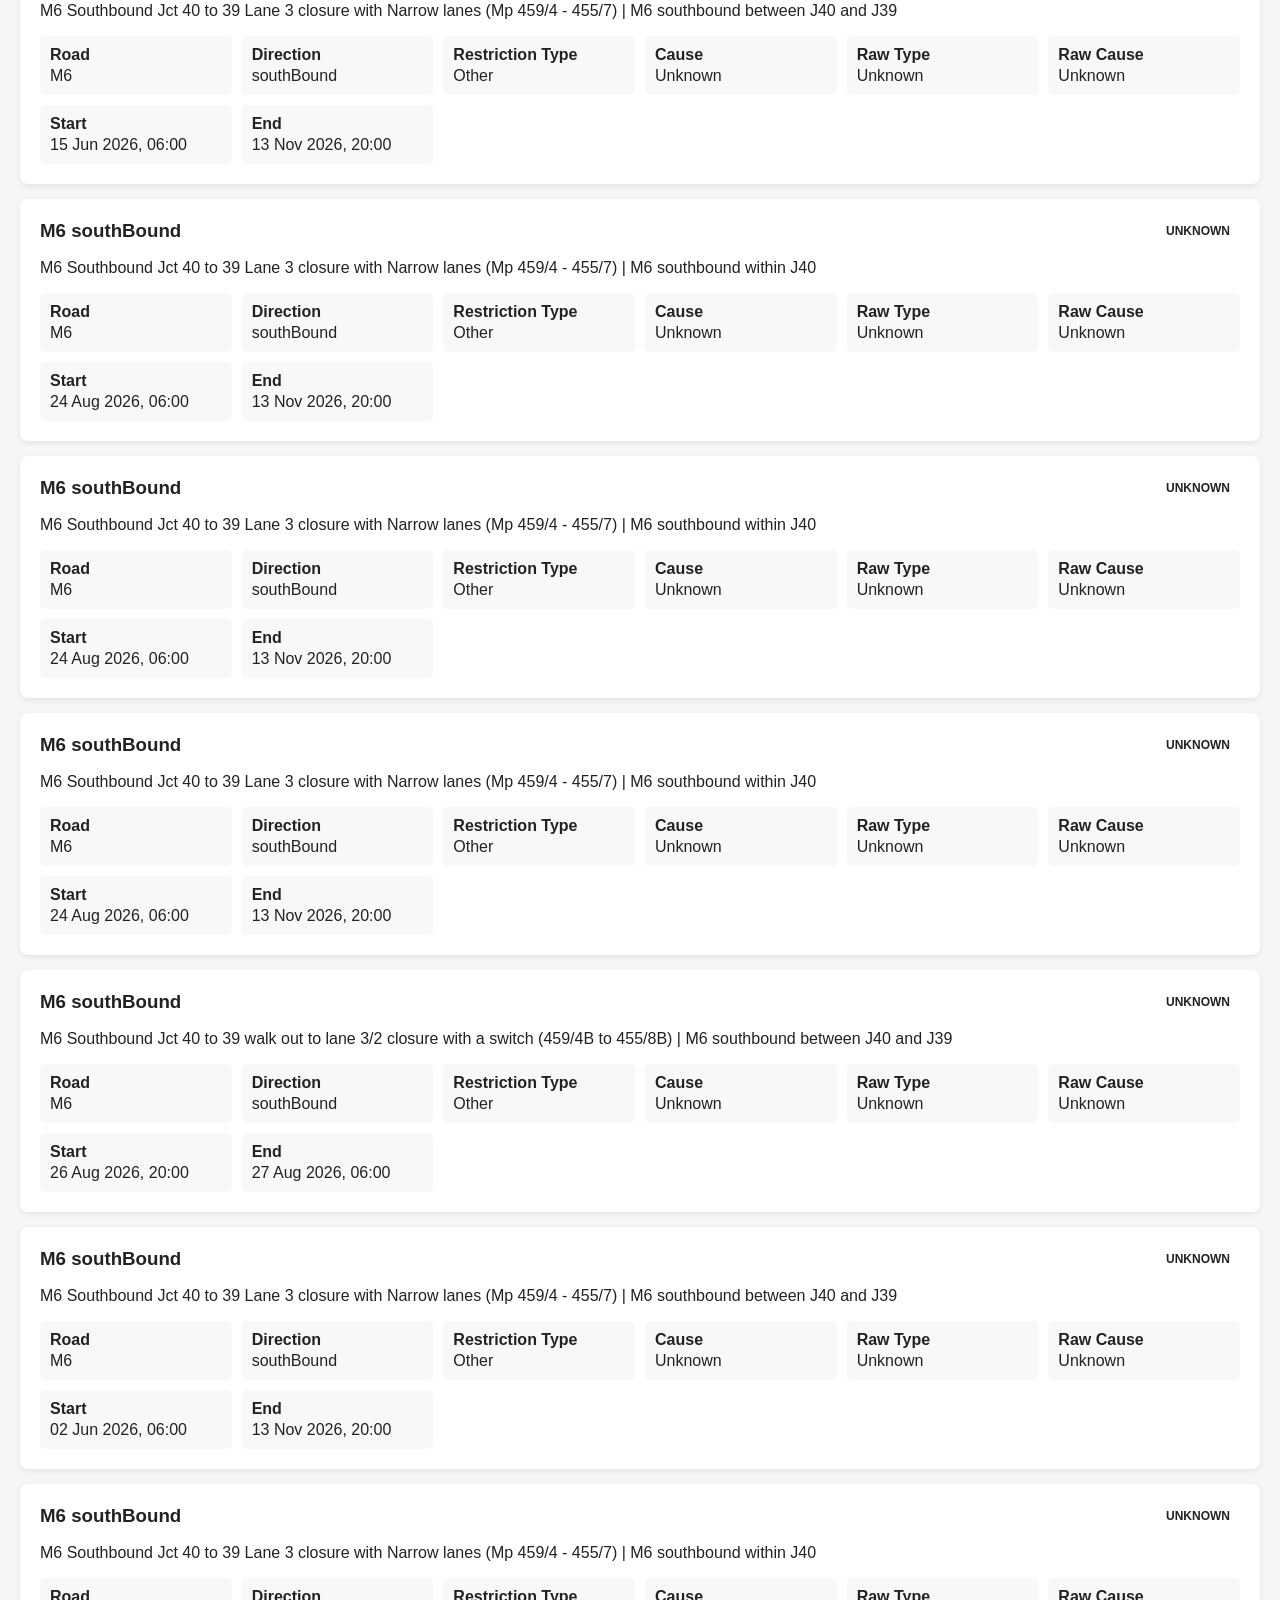
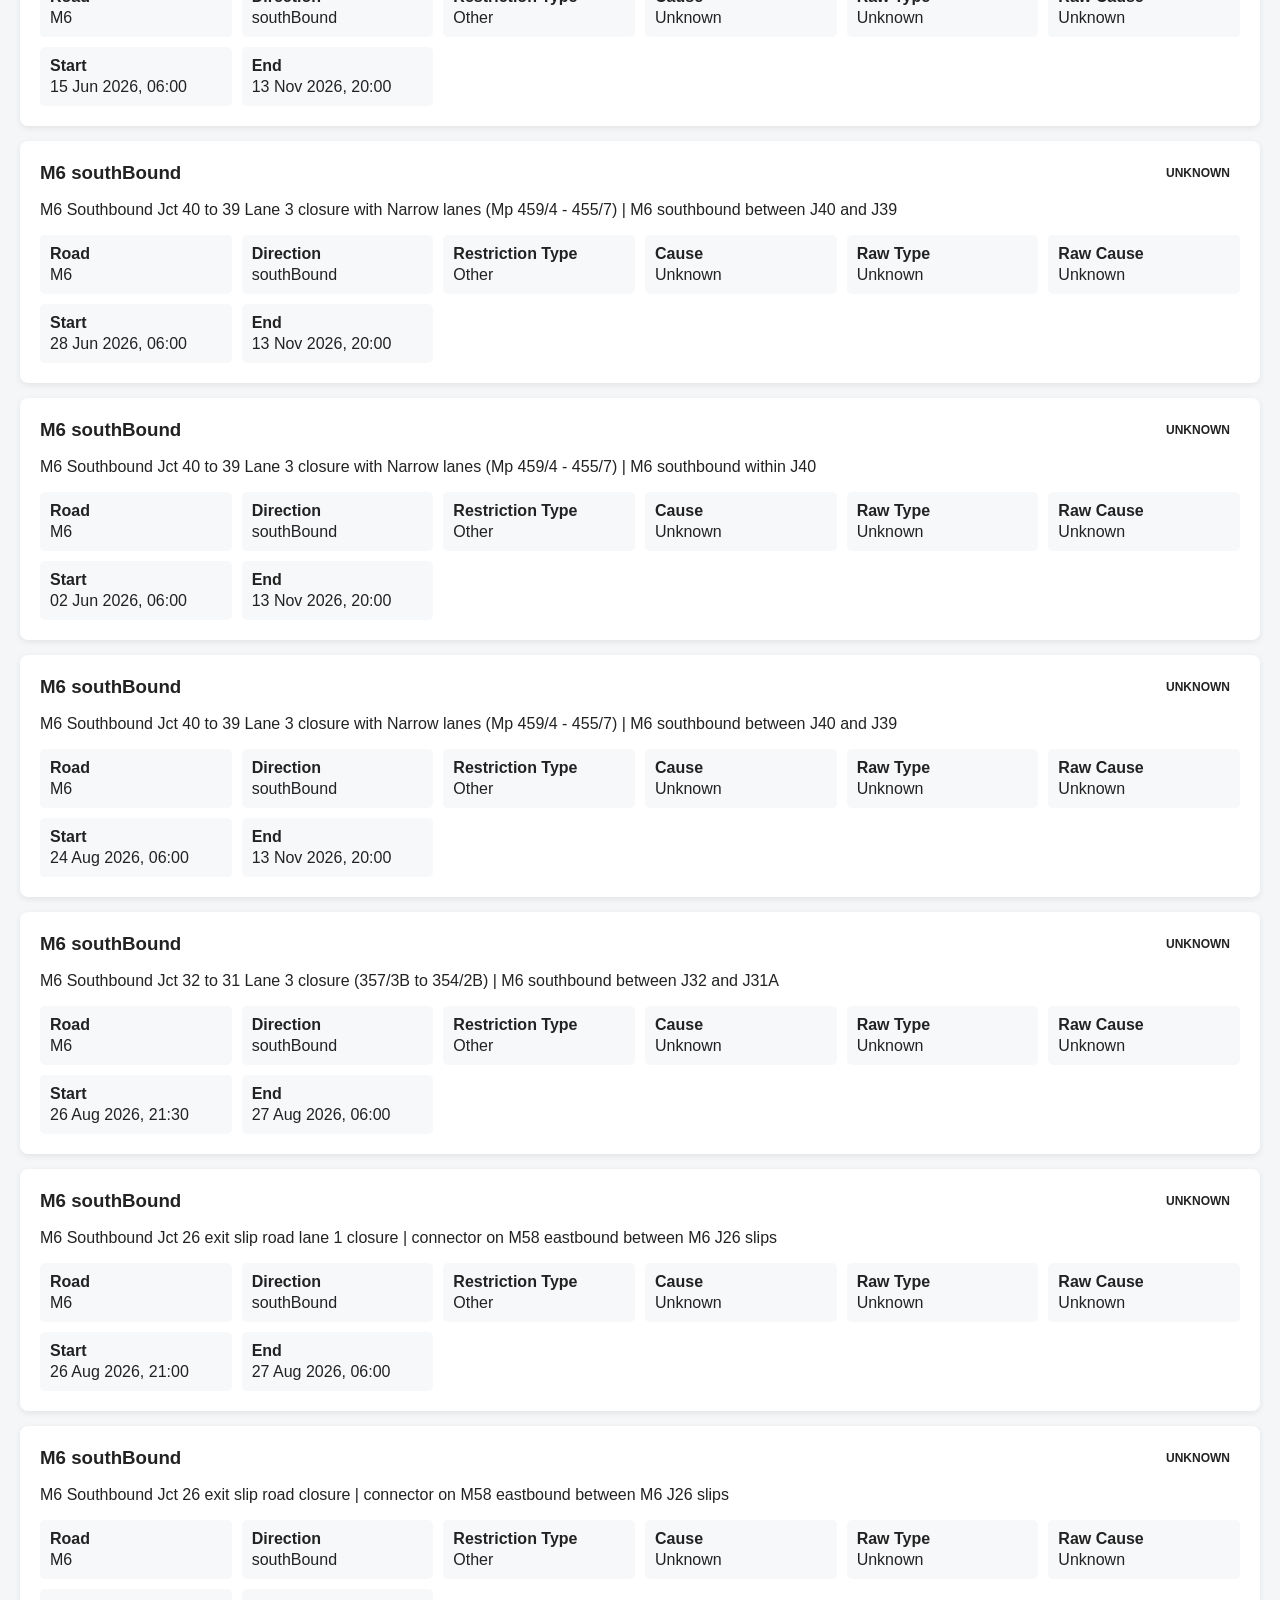
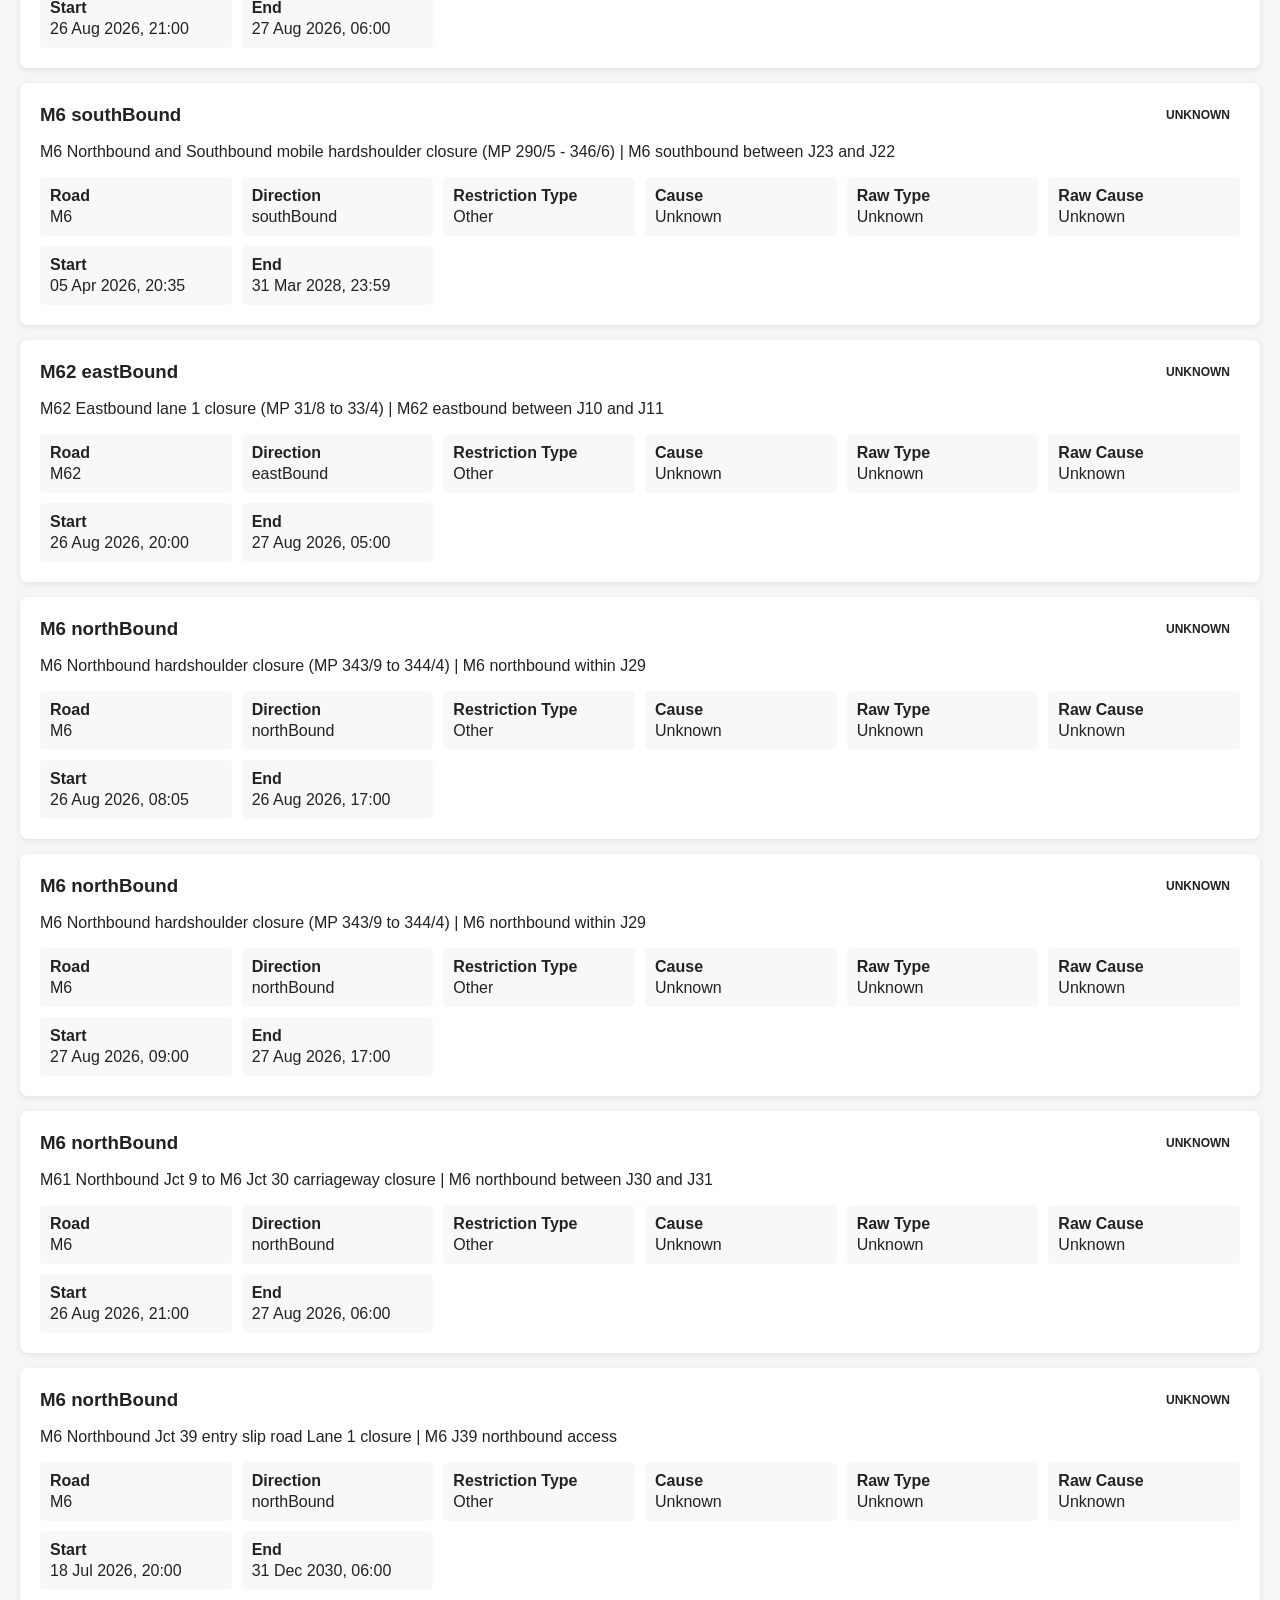
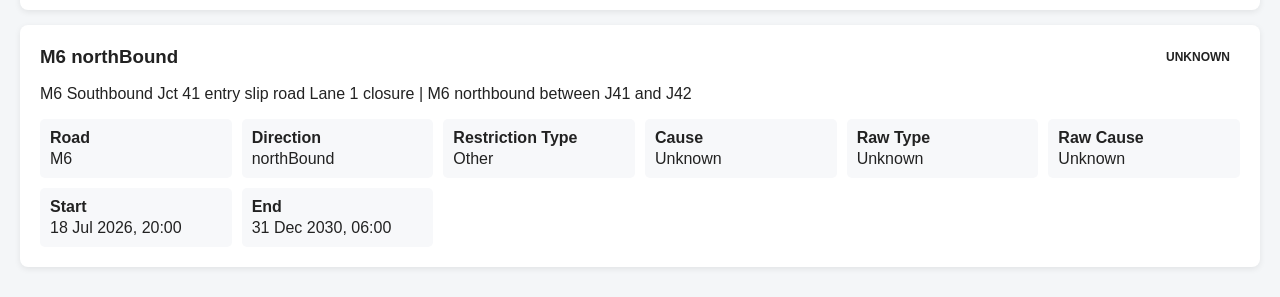
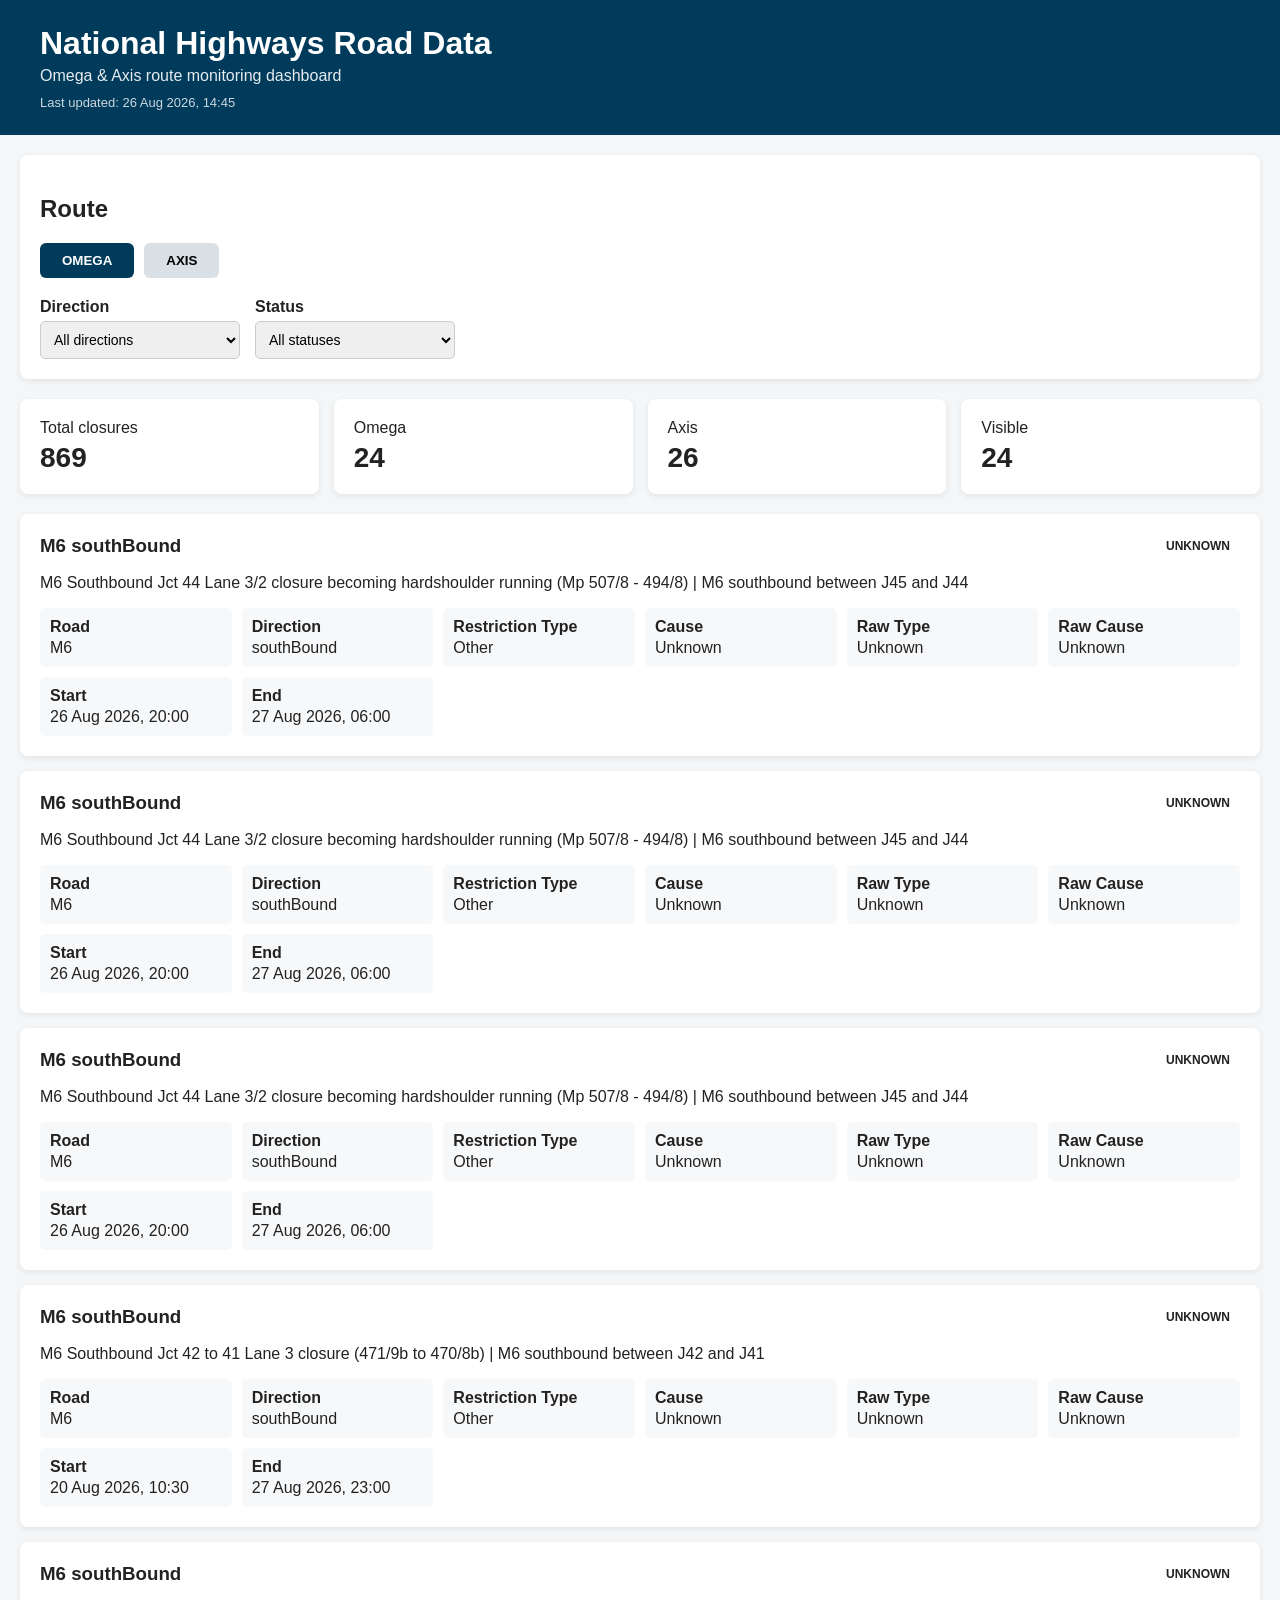
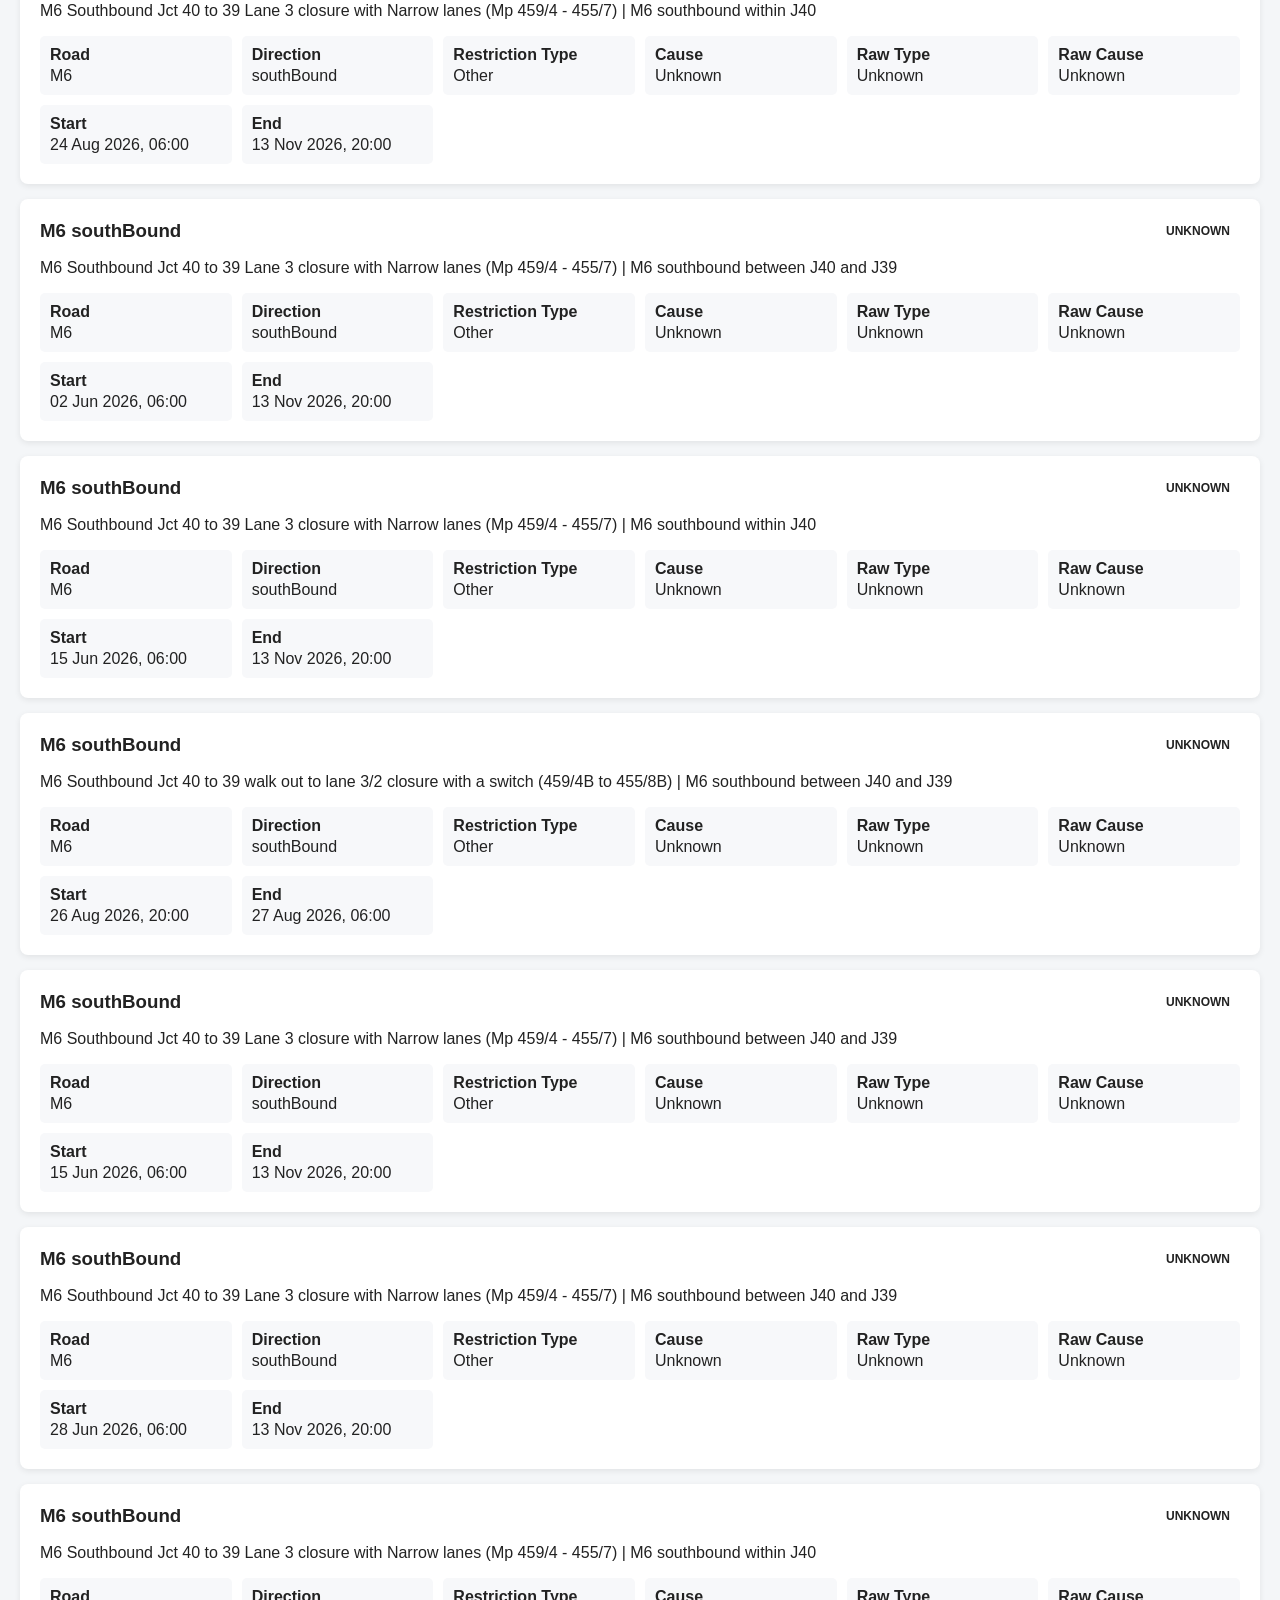
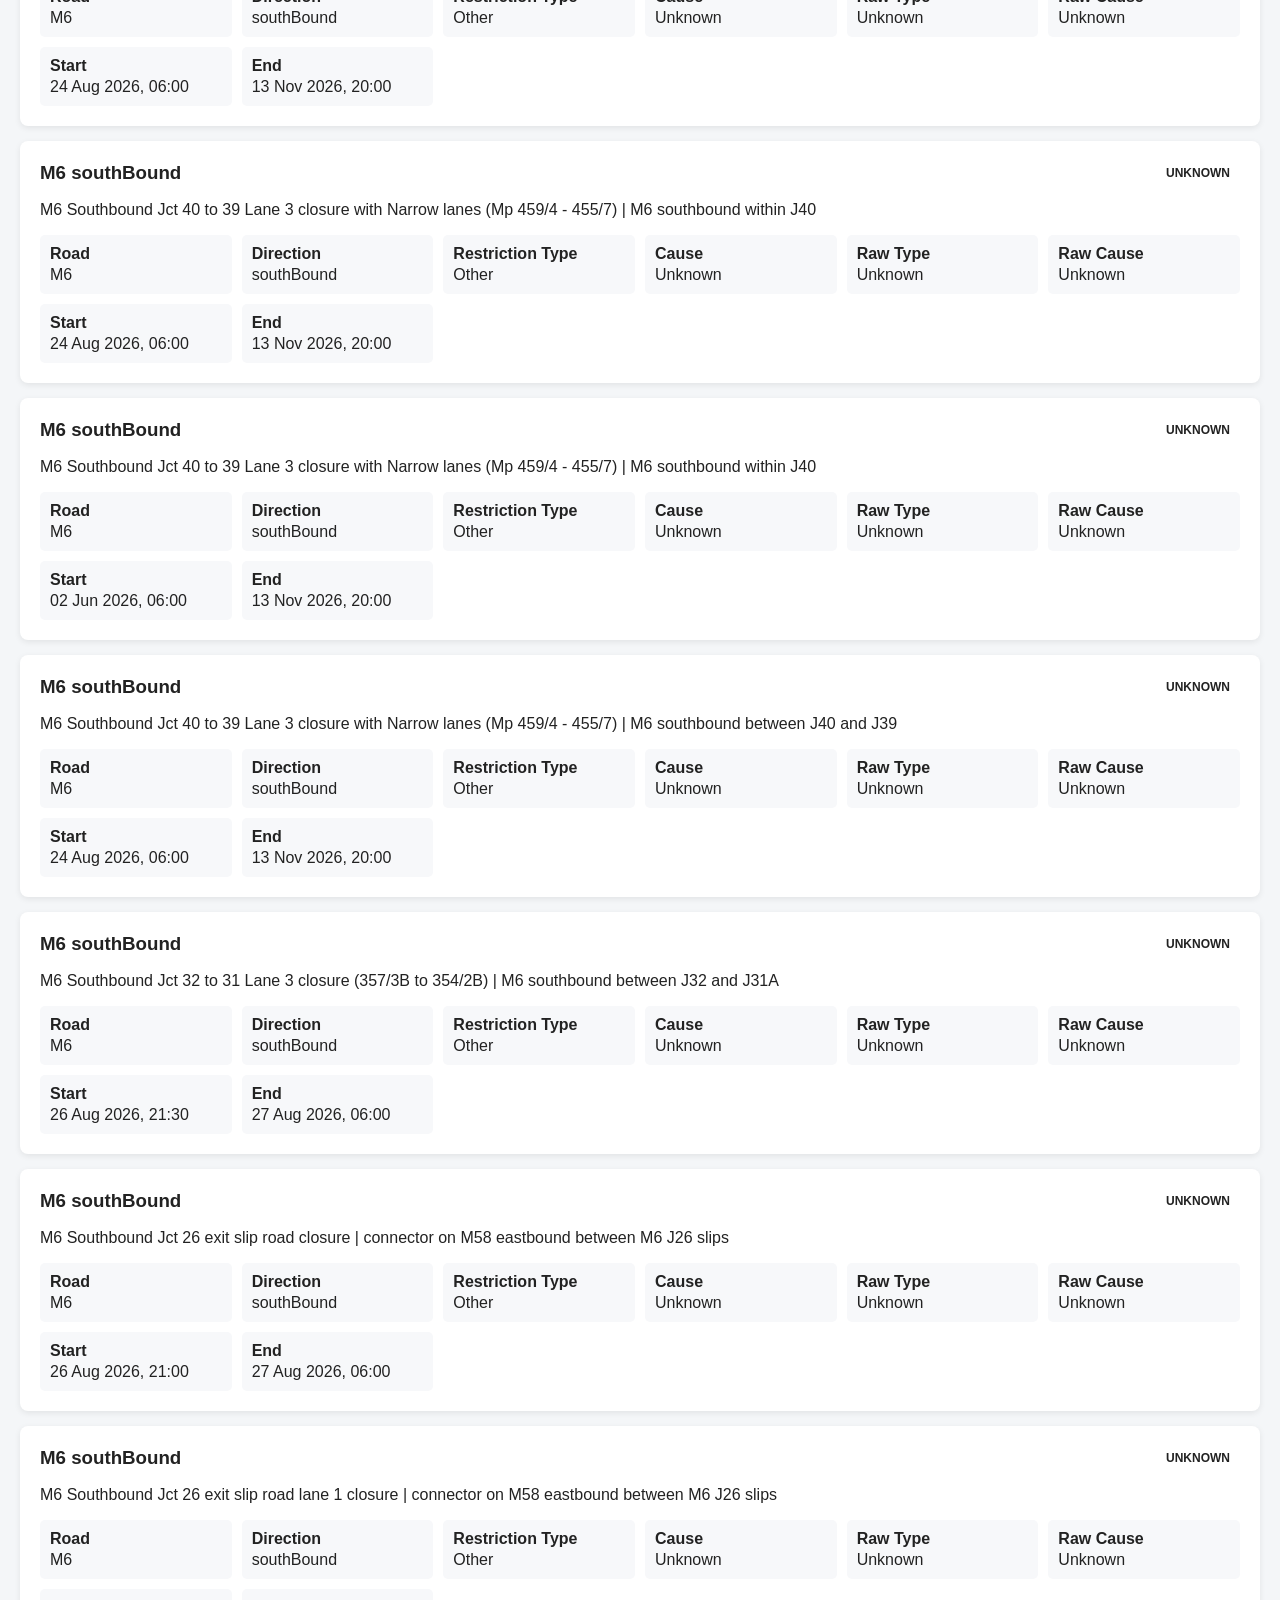
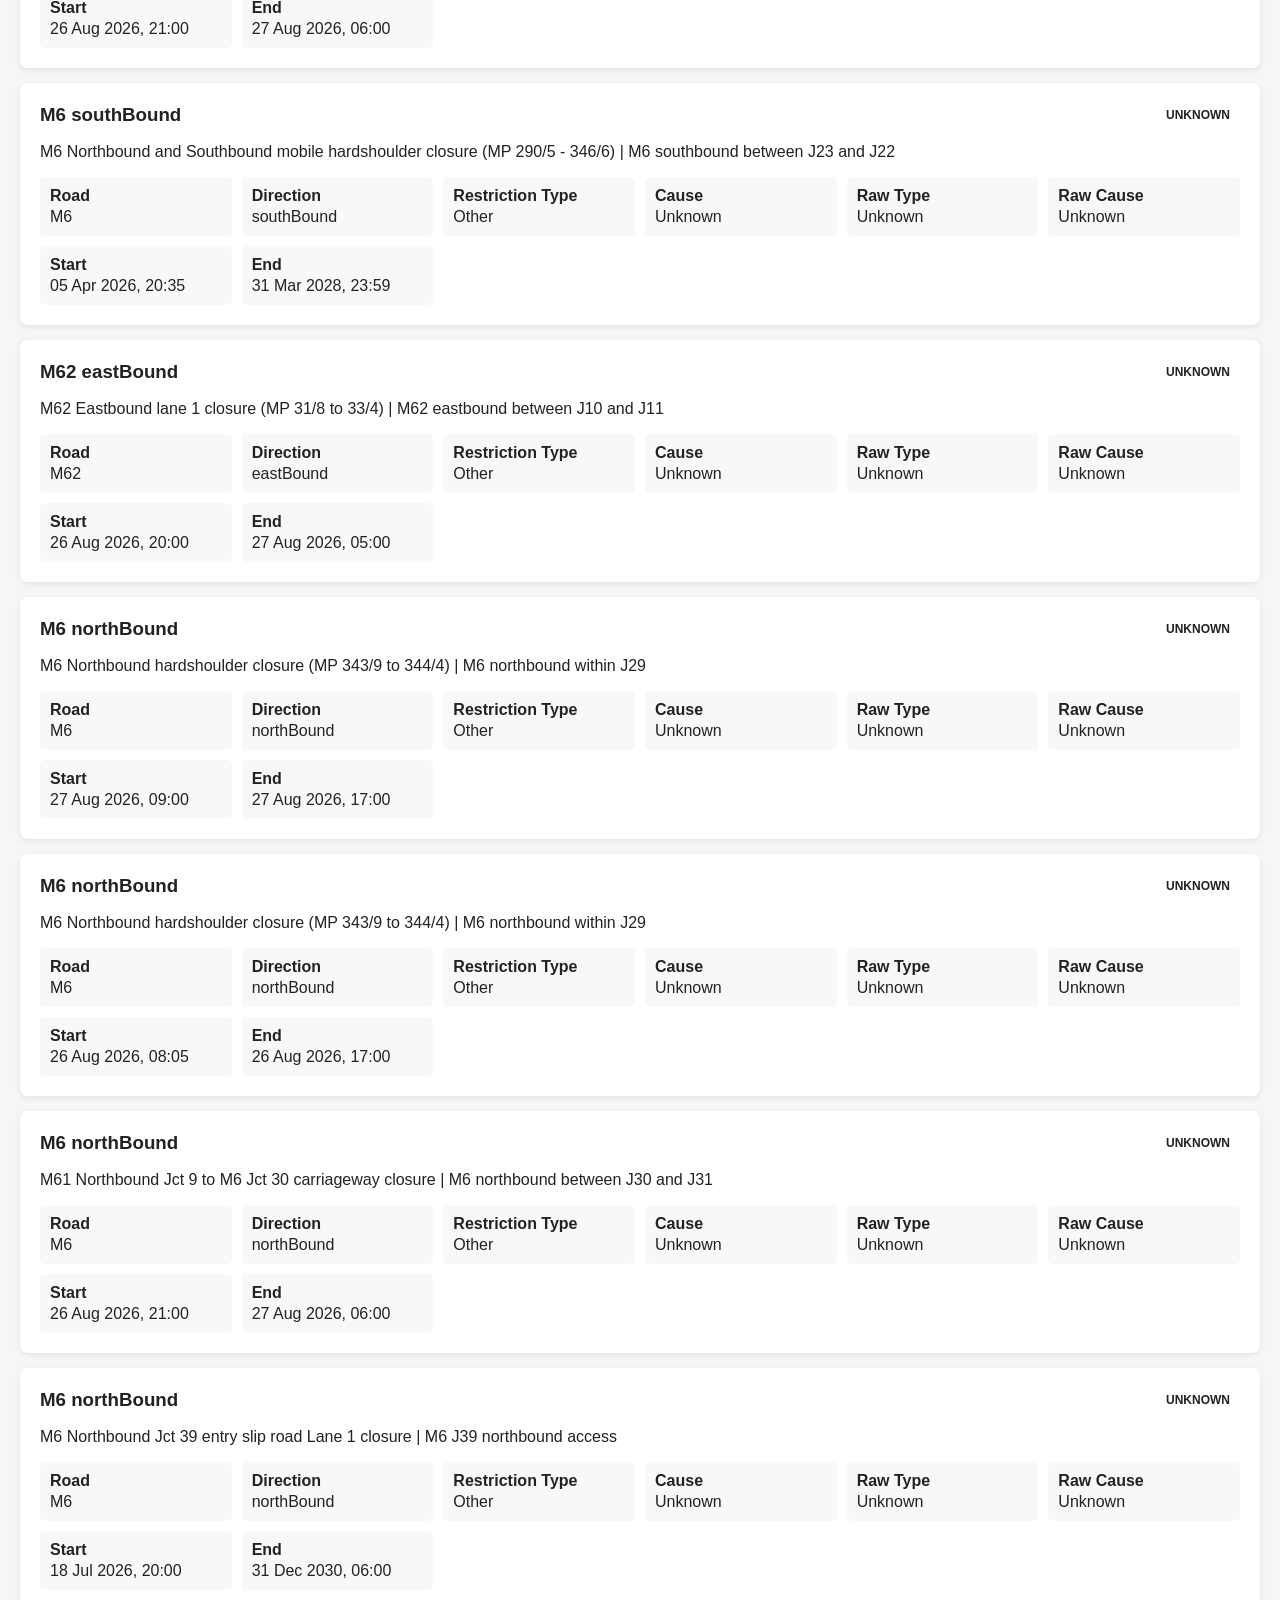
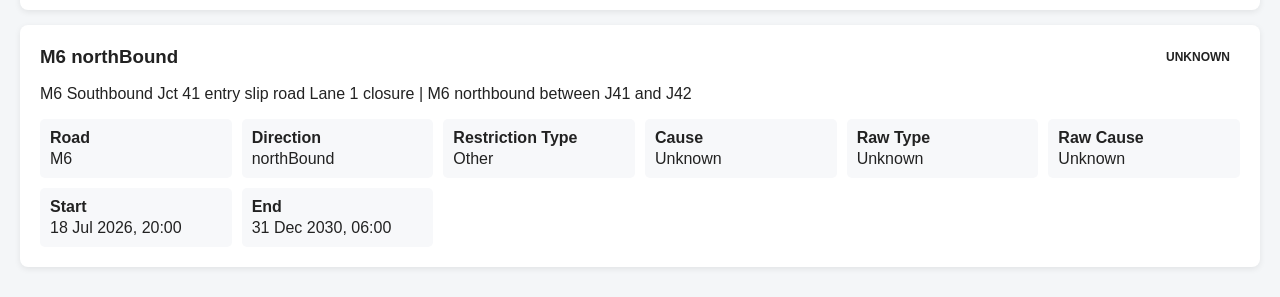
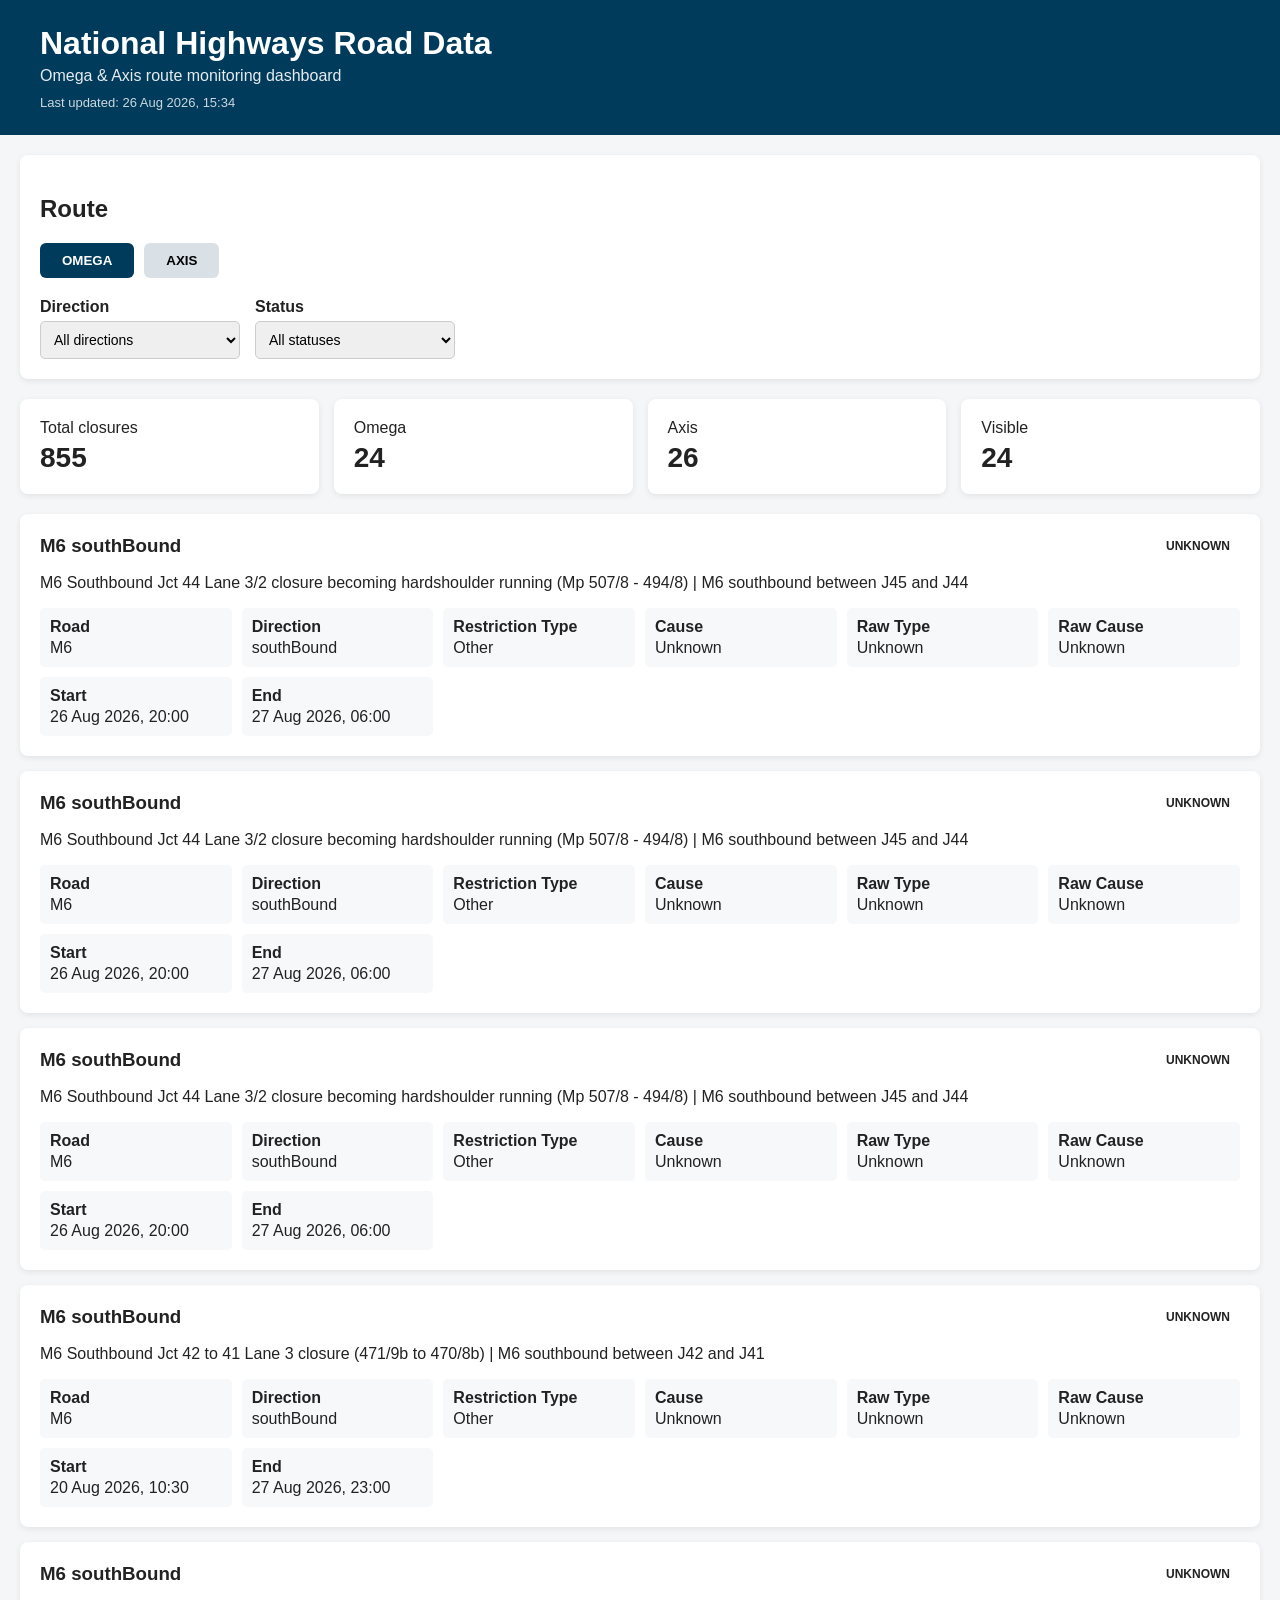
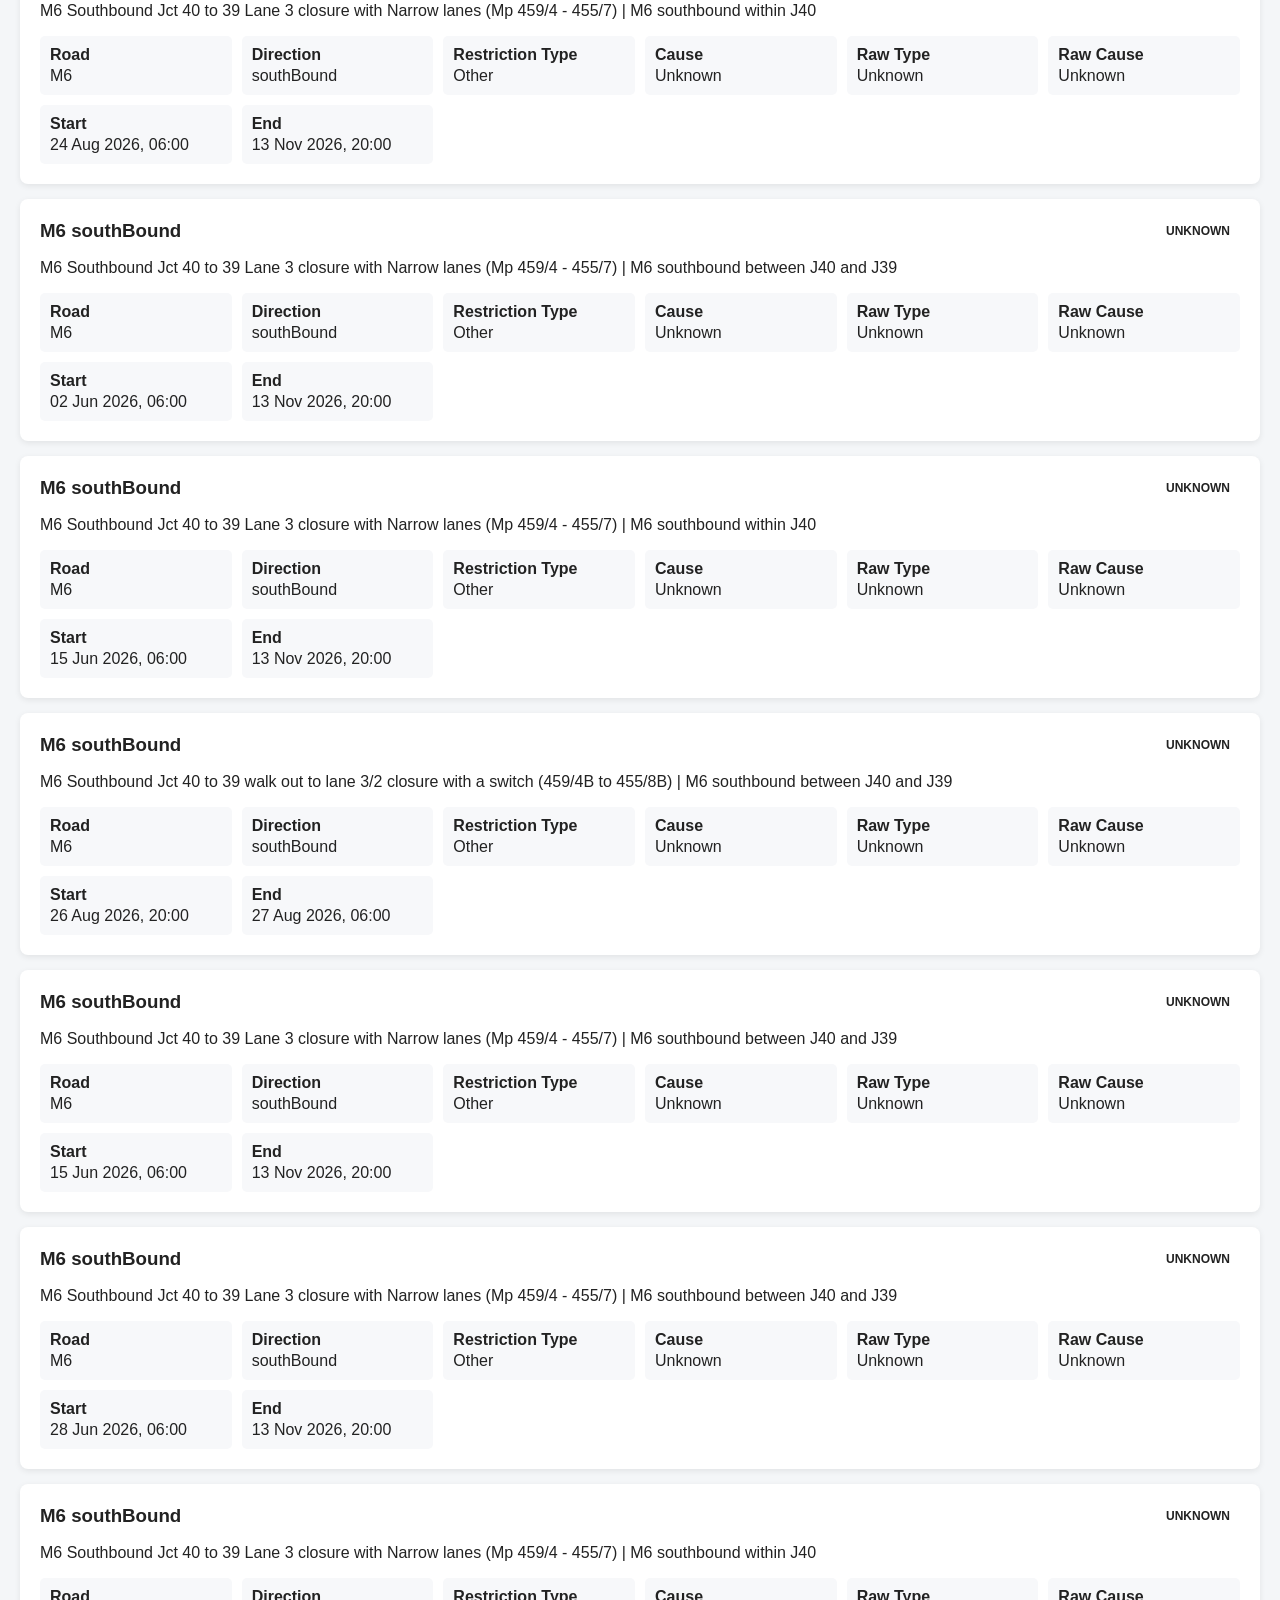
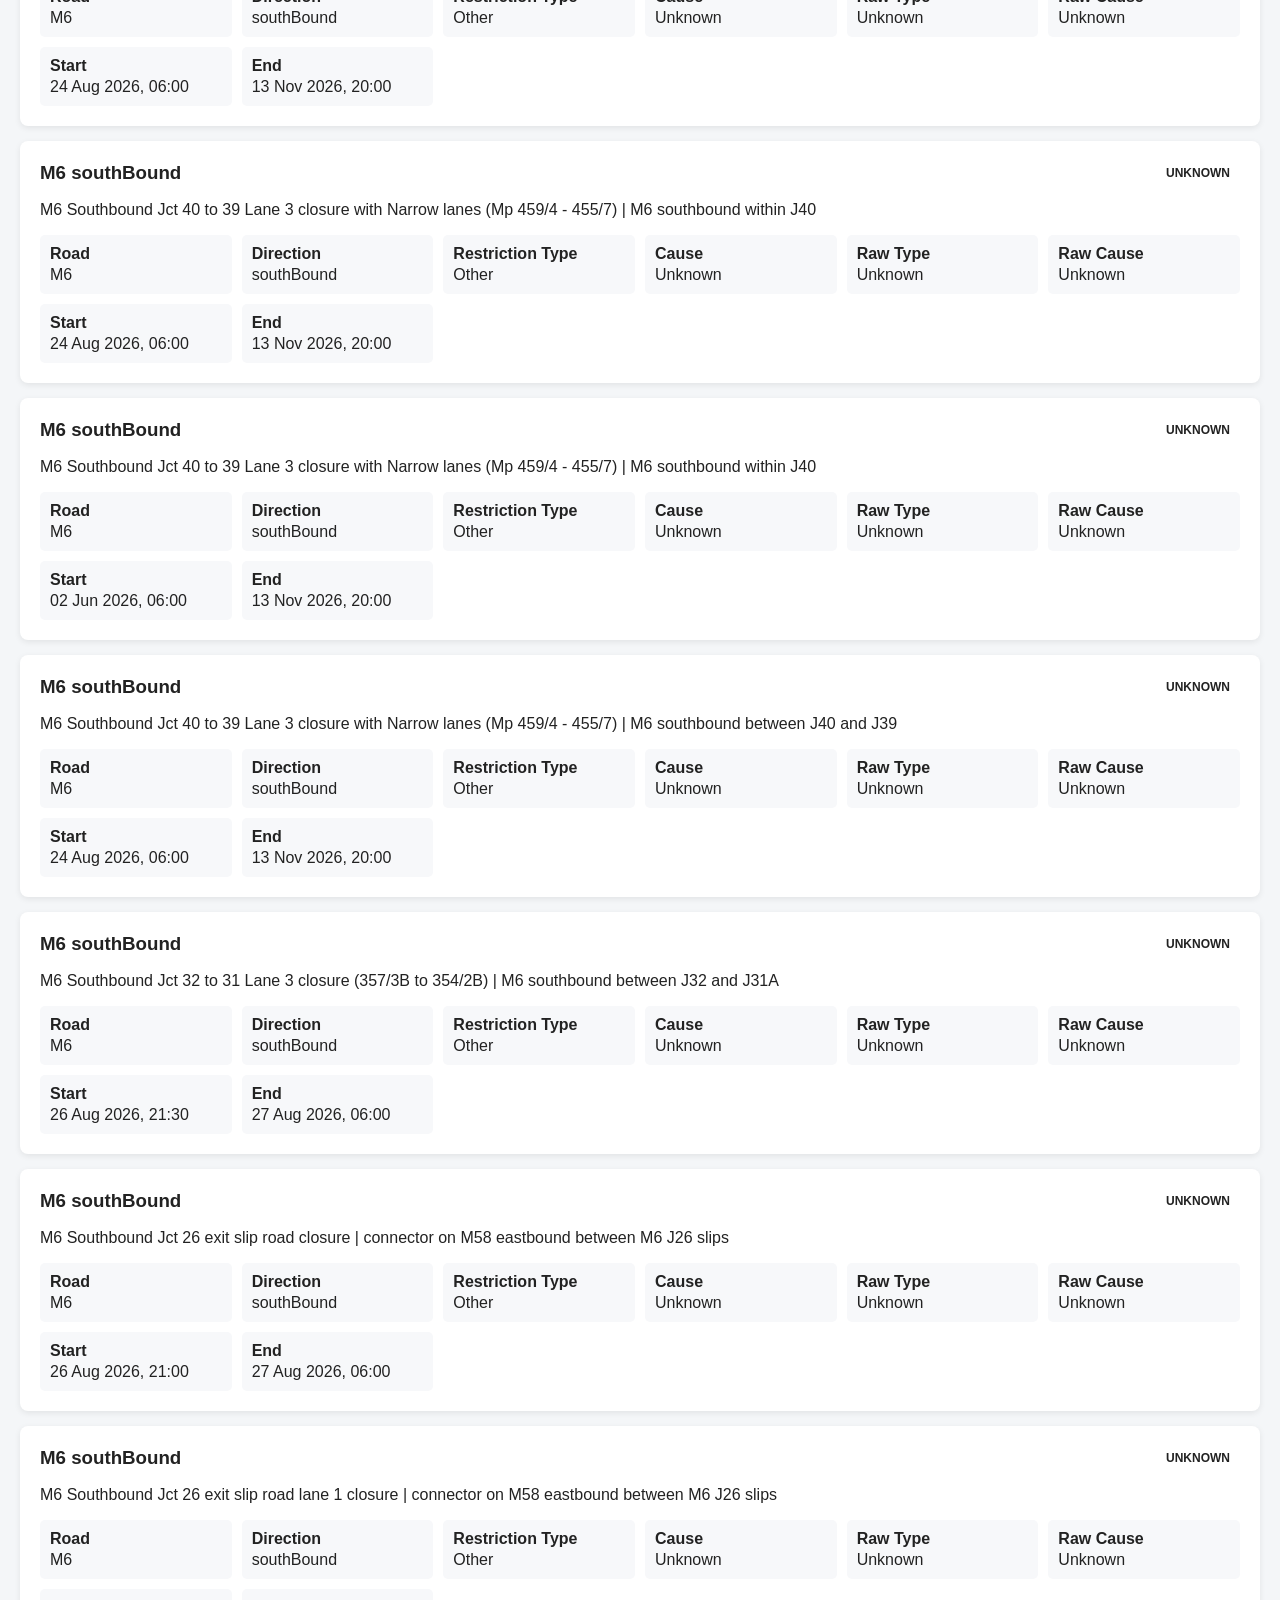
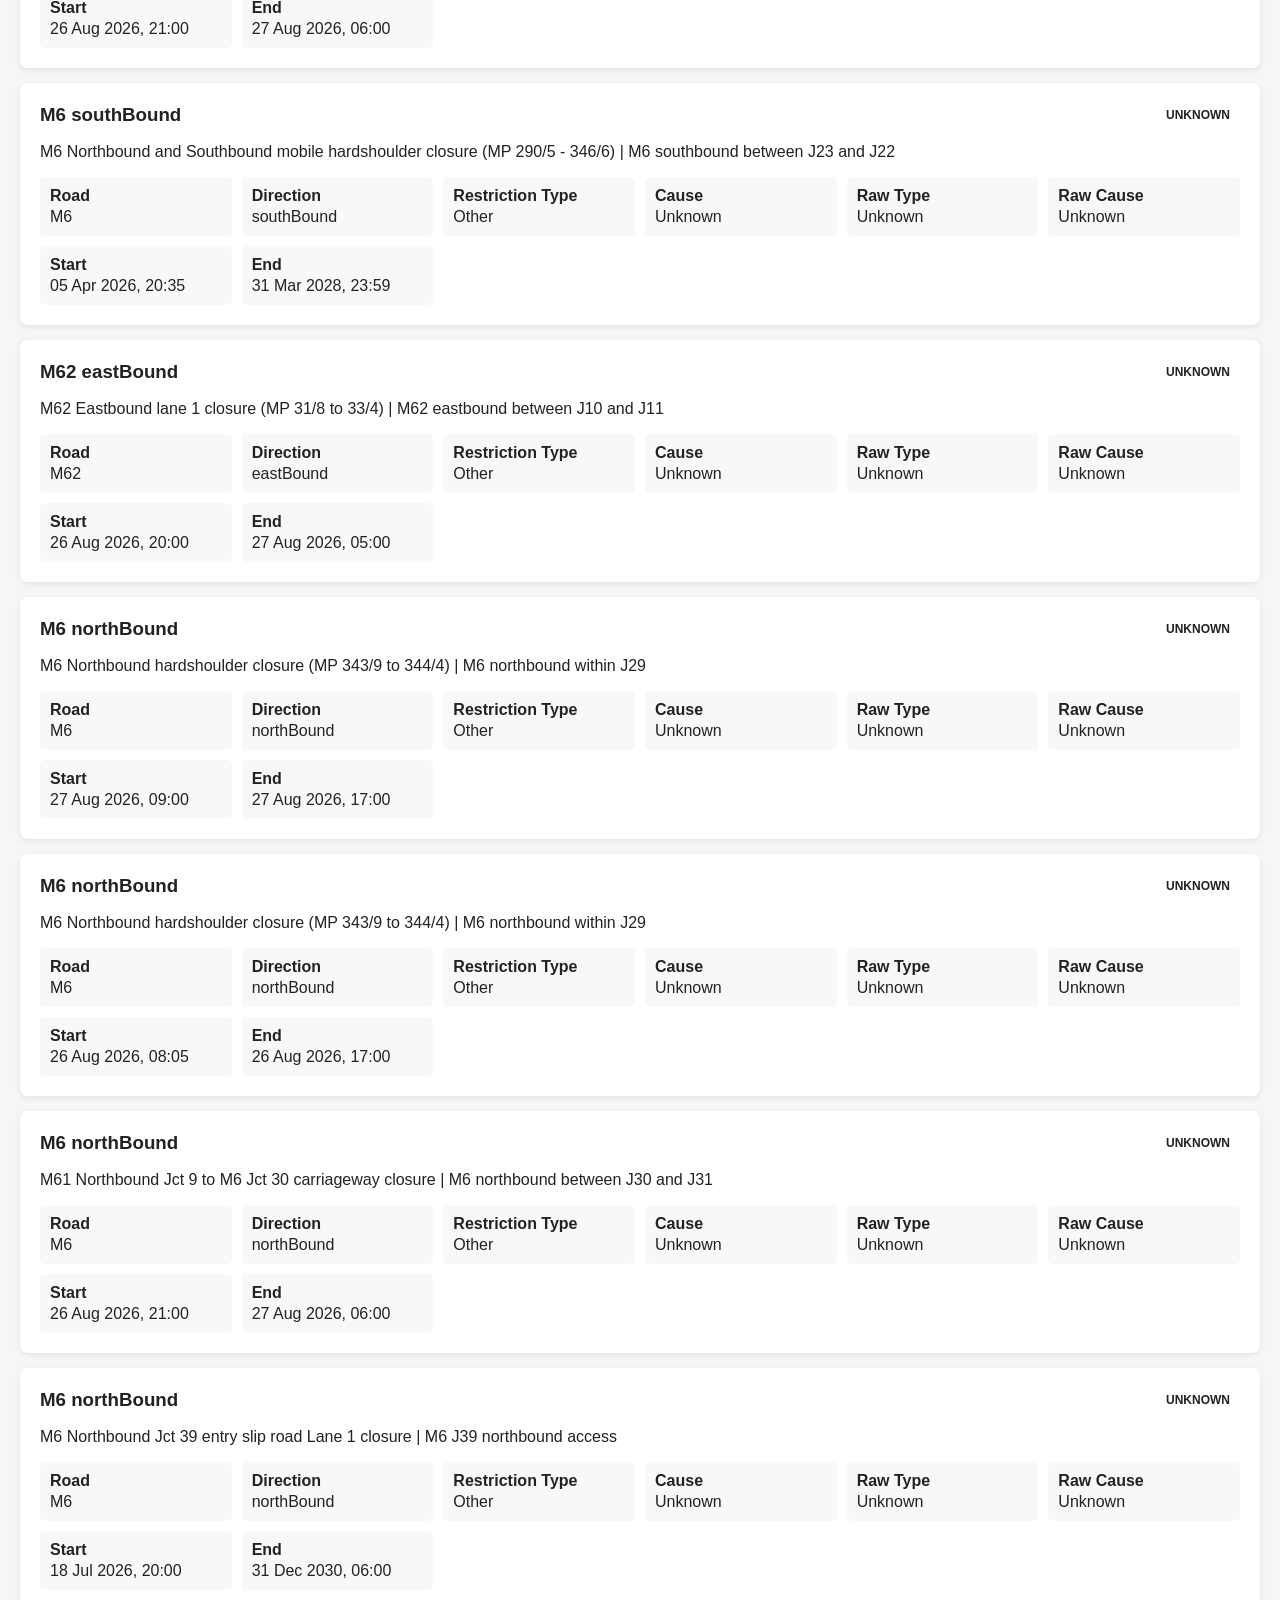
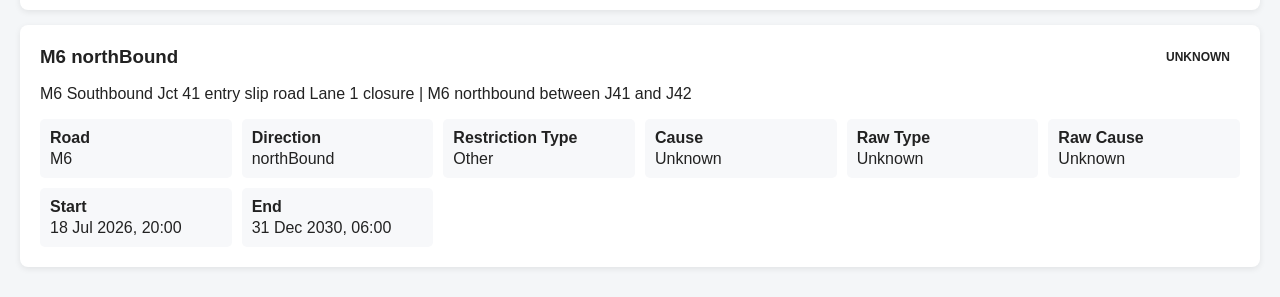
